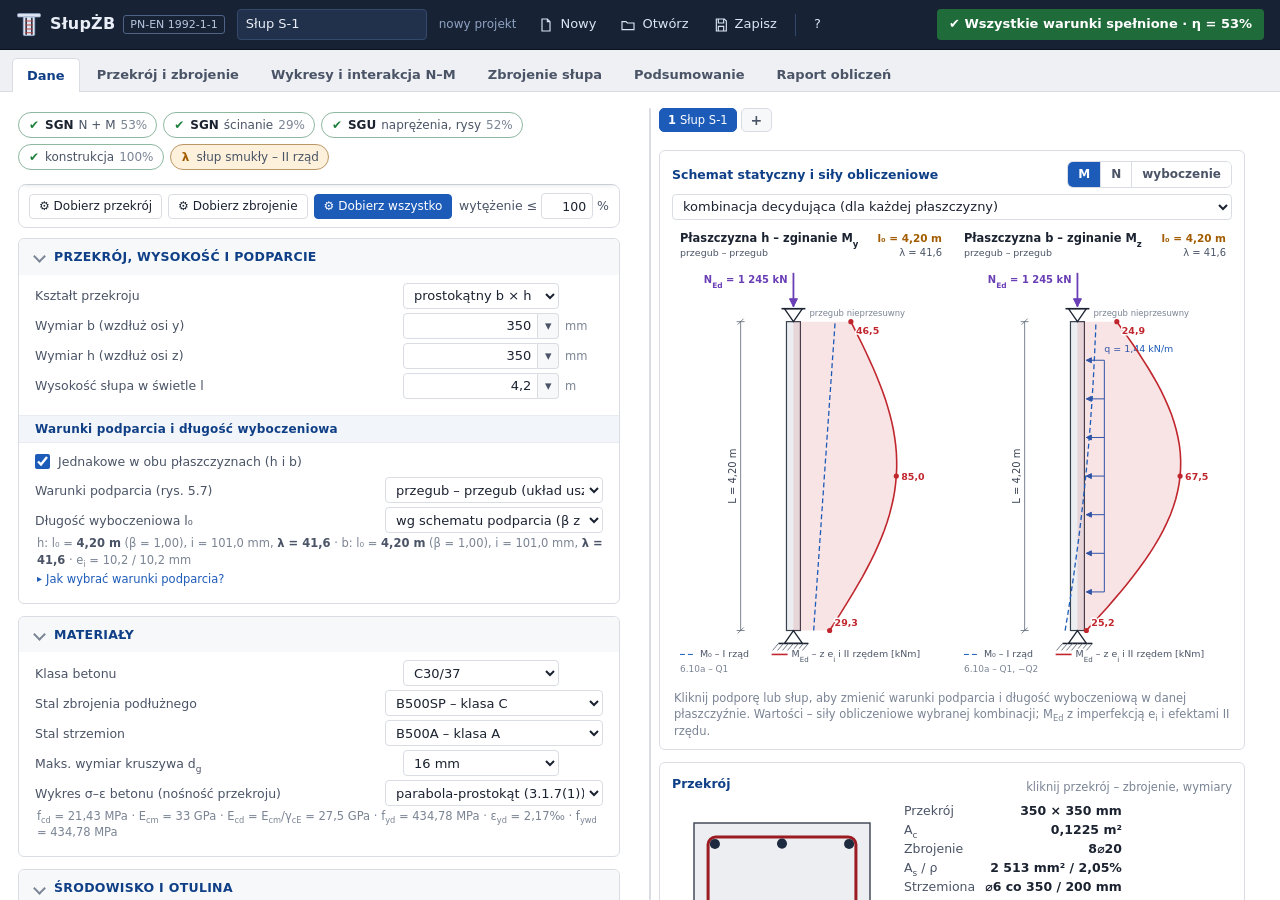
==== webapp/slupzb.html @ 60a8feb0 "SłupŻB: program Windows (SlupZB.exe), ikona, testy weryfikacyjne, README Co-Authored-By: Claude Opus" ====
<title>SłupŻB</title>
<meta name="claude:viewport-fit-sides" content="cover">
<style id="appcss">/* Układ: aplikacja dwupanelowa – dane po lewej, wyniki po prawej; na telefonie przełącznik Dane / Wyniki. */
:root {
  --bg: #eef0f3; --panel: #ffffff; --panel2: #f7f8fa; --line: #d9dde3; --line2: #e8ebef;
  --ink: #1b2230; --ink2: #4a5466; --ink3: #7a8494;
  --acc: #1d5bb8; --acc2: #e8f0fc; --acc3: #0f3f86; --onacc: #ffffff; --focus: #8fb2ea;
  --ok: #1d7f3c; --okbg: #e6f4ea; --warn: #a35d00; --warnbg: #fdf1dc; --fail: #c0262d; --failbg: #fde8e8; --info: #5b6576; --infobg: #eef0f3;
  --errln: #f3c2c4; --wrnln: #f0d6a8; --ubbg: #edf0f3; --ubwarn: #d89a2b;
  --field: #ffffff; --hover: #e3e7ed; --grp: #f2f5f9; --itembg: #fbfcfe; --addln: #a9c3ec; --addhov: #d6e5fb; --dashln: #b9c6da;
  --shadow: rgba(20, 30, 50, .18); --scrim: rgba(15, 22, 35, .45); --toastbg: #1d2636; --toastink: #ffffff;
  --hdr: #172235; --hdr2: #22314b; --hdrln: #34486b; --hdrhov: #24344f; --hdrbot: #0b1220;
  --hdrink: #e9eef6; --hdrink2: #dbe4f2; --hdrmut: #8ea2c2; --hdrtag: #b8c7de; --hdrtagln: #4e6386; --hdrfocus: #5d8fe0;
  --stok: #1f6b3a; --stfail: #a8232a; --stwarn: #8a5300; --onst: #ffffff;
  --brand1: #dfe6f1; --brand2: #9fb3d4; --brand3: #b5413f; --brand4: #172235; --brand5: #3b5b8f;
  --mono: "Cascadia Mono", Consolas, "DejaVu Sans Mono", monospace;
  --ui: "Segoe UI", "Segoe UI Variable", system-ui, -apple-system, "Liberation Sans", Arial, sans-serif;
  --gl: max(16px, env(safe-area-inset-left, 0px)); --gr: max(16px, env(safe-area-inset-right, 0px));
}
@media (prefers-color-scheme: dark) {
  :root:not([data-theme="light"]) {
    --bg: #0e131a; --panel: #151b24; --panel2: #1a212c; --line: #2b3443; --line2: #212937;
    --ink: #e4e9f1; --ink2: #b3bccb; --ink3: #8591a3;
    --acc: #4f8ae0; --acc2: #1b2940; --acc3: #9cc0f5; --onacc: #ffffff; --focus: #3f6db5;
    --ok: #4cbf75; --okbg: #13281b; --warn: #e2a33f; --warnbg: #2d2312; --fail: #ef6b6f; --failbg: #2e1618; --info: #9aa5b6; --infobg: #1e2531;
    --errln: #5a2a2d; --wrnln: #5a4420; --ubbg: #262f3d; --ubwarn: #e2a33f;
    --field: #0f141c; --hover: #212a38; --grp: #19212d; --itembg: #121822; --addln: #345283; --addhov: #213454; --dashln: #3a4659;
    --shadow: rgba(0, 0, 0, .5); --scrim: rgba(0, 0, 0, .6); --toastbg: #2b3546; --toastink: #ffffff;
    --hdr: #0a0f17; --hdr2: #151d2b; --hdrln: #2a3954; --hdrhov: #18233a; --hdrbot: #000000;
    color-scheme: dark;
  }
}
:root[data-theme="dark"] {
  --bg: #0e131a; --panel: #151b24; --panel2: #1a212c; --line: #2b3443; --line2: #212937;
  --ink: #e4e9f1; --ink2: #b3bccb; --ink3: #8591a3;
  --acc: #4f8ae0; --acc2: #1b2940; --acc3: #9cc0f5; --onacc: #ffffff; --focus: #3f6db5;
  --ok: #4cbf75; --okbg: #13281b; --warn: #e2a33f; --warnbg: #2d2312; --fail: #ef6b6f; --failbg: #2e1618; --info: #9aa5b6; --infobg: #1e2531;
  --errln: #5a2a2d; --wrnln: #5a4420; --ubbg: #262f3d; --ubwarn: #e2a33f;
  --field: #0f141c; --hover: #212a38; --grp: #19212d; --itembg: #121822; --addln: #345283; --addhov: #213454; --dashln: #3a4659;
  --shadow: rgba(0, 0, 0, .5); --scrim: rgba(0, 0, 0, .6); --toastbg: #2b3546; --toastink: #ffffff;
  --hdr: #0a0f17; --hdr2: #151d2b; --hdrln: #2a3954; --hdrhov: #18233a; --hdrbot: #000000;
  color-scheme: dark;
}
* { box-sizing: border-box; }
[hidden] { display: none !important; }
html, body { margin: 0; height: 100%; }
body { font: 13px/1.4 var(--ui); color: var(--ink); background: var(--bg); overflow: hidden; font-variant-numeric: tabular-nums; }
body::before { content: ""; position: fixed; inset: 0 0 auto; height: env(safe-area-inset-top, 0px); z-index: 30; background: var(--hdr); }
button { font: inherit; }
sub, sup { font-size: 72%; line-height: 0; }
:focus-visible { outline: 2px solid var(--focus); outline-offset: 1px; }

/* ---------- pasek górny */
#top { min-height: 50px; display: flex; align-items: center; gap: 12px; padding-left: max(16px, env(safe-area-inset-left, 0px)); padding-right: max(16px, env(safe-area-inset-right, 0px)); padding-block: 0; background: var(--hdr); color: var(--hdrink); border-bottom: 1px solid var(--hdrbot); }
.brand { display: flex; align-items: center; gap: 8px; font-size: 16px; white-space: nowrap; }
.brand b { font-weight: 650; letter-spacing: .2px; }
.brand .tag { font-size: 11px; padding: 1px 6px; border: 1px solid var(--hdrtagln); border-radius: 3px; color: var(--hdrtag); }
#projName { width: 190px; background: var(--hdr2); border: 1px solid var(--hdrln); color: var(--hdrink); padding: 5px 8px; border-radius: 4px; font: inherit; }
#projName:focus { outline: 2px solid var(--hdrfocus); outline-offset: -1px; }
.tb { display: flex; gap: 4px; align-items: center; }
.tb button { background: transparent; color: var(--hdrink2); border: 1px solid transparent; padding: 6px 9px; border-radius: 4px; cursor: pointer; display: flex; gap: 6px; align-items: center; white-space: nowrap; }
.tb button:hover { background: var(--hdrhov); border-color: var(--hdrln); }
.tb button svg { width: 16px; height: 16px; stroke: currentColor; fill: none; stroke-width: 1.7; flex: none; }
.tb .sep { width: 1px; height: 22px; background: var(--hdrln); margin: 0 4px; }
#status { margin-left: auto; padding: 6px 12px; border-radius: 4px; font-weight: 600; white-space: nowrap; font-size: 13px; color: var(--onst); background: var(--hdr2); }
#status.ok { background: var(--stok); } #status.fail { background: var(--stfail); } #status.warn { background: var(--stwarn); }
#fileName { color: var(--hdrmut); font-size: 12px; max-width: 220px; overflow: hidden; text-overflow: ellipsis; white-space: nowrap; }

/* ---------- układ */
main { display: flex; height: calc(100% - 50px); }
#inputs { min-width: 0; columns: 3 330px; column-gap: 14px; }
#inputs details.grp { break-inside: avoid; display: block; margin-bottom: 12px; border: 1px solid var(--line); border-radius: 6px; overflow: hidden; background: var(--panel); }
.datawrap { display: grid; grid-template-columns: minmax(0, 1fr) minmax(0, 1fr); gap: 18px; align-items: start; }
#dataside { position: sticky; top: 0; display: flex; flex-direction: column; gap: 12px; }
#dataside .box { padding: 10px 12px; }
#dataside .schemewrap svg { width: 100%; height: auto; }
#dataside .hint { margin: 6px 0 0; }
.schemesvg .supp { cursor: pointer; }
.schemesvg .supp:hover .suphl { fill: var(--acc2); stroke: var(--acc); }
.secedit .zhit { cursor: pointer; }
.secedit .zhit:hover { fill: var(--acc); fill-opacity: .14; stroke: var(--acc); stroke-dasharray: 4 3; }
.rebbar { display: flex; flex-wrap: wrap; gap: 6px; align-items: center; margin: 0 0 12px; padding: 8px 10px; border: 1px solid var(--line); border-radius: 6px; background: var(--panel2); }
.rebbar .ttl { font-weight: 650; color: var(--acc3); margin-right: 4px; font-size: 12.5px; }
.rebbar select { width: auto; height: 28px; }
.zed { display: flex; flex-direction: column; gap: 8px; }
.zed .zl { border: 1px solid var(--line); border-radius: 6px; padding: 8px 10px; background: var(--panel2); }
.zed .zl h5 { margin: 0 0 6px; font-size: 12.5px; color: var(--acc3); display: flex; align-items: center; gap: 8px; }
.zed .zl h5 .sp { flex: 1; }
.zed .zg { display: flex; flex-wrap: wrap; align-items: center; gap: 6px; margin: 3px 0; font-size: 12.5px; color: var(--ink2); }
.zed .zg select { width: auto; height: 26px; }
.zed .zg .txt { height: 26px; width: 74px; text-align: right; }
.zed .zg .txt.wide { width: 220px; text-align: left; }
.zed .iss { font-size: 12px; color: var(--fail); }
.zed .okm { font-size: 12px; color: var(--ok); }
.dlg.zpop { max-width: 980px !important; }
.zpop .zcols { display: grid; grid-template-columns: minmax(0, 1fr) 340px; gap: 16px; align-items: start; }
.zpop .zprev { position: sticky; top: 0; }
.zpop .fields { display: block; }
.suppop .zg { display: flex; flex-wrap: wrap; gap: 8px; align-items: center; margin: 6px 0; font-size: 13px; }
.suppop label.rad { display: flex; align-items: center; gap: 8px; padding: 6px 8px; border: 1px solid var(--line); border-radius: 6px; cursor: pointer; flex: 1 1 180px; }
.suppop label.rad.on { border-color: var(--acc); background: var(--acc2); }
.suppop .txt { width: 110px; height: 28px; text-align: right; }
.suppop label.rad svg { flex: none; }
.suppop label.rad small { color: var(--ink3); }
.suptab { margin-top: 6px; }
.suptab tr { cursor: pointer; }
.suptab tr:hover td { background: var(--acc2); }
.suptab td { font-size: 12px; padding: 3px 6px; }
.kv.suptab td:nth-child(2) { text-align: left; font-weight: 400; }
.kv.suptab td:nth-child(3) { white-space: nowrap; }
.zprev table.kv td:nth-child(2) { white-space: nowrap; }
.rebbar label.vib { display: flex; align-items: center; gap: 6px; font-size: 12px; color: var(--ink2); margin-left: auto; }
.rebbar label.vib.vibon { cursor: pointer; }
.rebbar label.vib.vibon + label.vib { margin-left: 0; }
.rebbar label.vib.off { opacity: 0.45; }
.rebbar .btn.sm { text-align: left; }
.dlg.fpop { max-width: 620px; }
.dlg.fpop .fields { padding: 0; }
.minisec svg { max-width: 100%; height: auto; }
.zed .hint { margin: 2px 0; }
#out { flex: 1; display: flex; flex-direction: column; min-width: 0; }

/* ---------- formularz */
details.grp { border-bottom: 1px solid var(--line); }
details.grp > summary { list-style: none; cursor: pointer; padding-block: 9px; padding-left: max(16px, env(safe-area-inset-left, 0px)); padding-right: 16px; font-weight: 650; font-size: 12.5px; letter-spacing: .3px; text-transform: uppercase; color: var(--acc3); background: var(--panel2); display: flex; align-items: center; gap: 8px; user-select: none; }
details.grp > summary::-webkit-details-marker { display: none; }
details.grp > summary::before { content: ""; width: 7px; height: 7px; border-right: 2px solid var(--ink3); border-bottom: 2px solid var(--ink3); transform: rotate(-45deg); transition: transform .12s; margin-right: 2px; }
details.grp[open] > summary::before { transform: rotate(45deg); }
.fields { padding-block: 6px 10px; padding-left: max(16px, env(safe-area-inset-left, 0px)); padding-right: 16px; }
.row { display: grid; grid-template-columns: 1fr 156px 38px; align-items: center; gap: 6px; min-height: 30px; }
.row label { color: var(--ink2); font-size: 12.5px; }
.row .unit { color: var(--ink3); font-size: 11.5px; }
.row.wide { grid-template-columns: 1fr 218px; }
.hint { font-size: 11.5px; color: var(--ink3); margin: 0 0 6px; padding-left: 2px; }
.hint b { color: var(--ink2); font-weight: 600; }
select, .combo input, .txt, .mtab input { height: 26px; border: 1px solid var(--line); border-radius: 4px; background: var(--field); font: inherit; color: var(--ink); padding: 0 6px; width: 100%; }
select:focus, .combo input:focus, .txt:focus, .mtab input:focus { outline: 2px solid var(--focus); outline-offset: -1px; border-color: var(--acc); }
select { padding-right: 2px; }
.combo { display: flex; position: relative; }
.combo input { border-radius: 4px 0 0 4px; text-align: right; padding-right: 6px; }
.combo button { width: 24px; border: 1px solid var(--line); border-left: 0; background: var(--panel2); border-radius: 0 4px 4px 0; cursor: pointer; color: var(--ink2); padding: 0; }
.combo button:hover { background: var(--acc2); }
.combo input.bad, .txt.bad, .mtab input.bad { border-color: var(--fail); background: var(--failbg); }
.chk { display: flex; align-items: center; gap: 8px; min-height: 28px; color: var(--ink2); font-size: 12.5px; cursor: pointer; }
.chk input { width: 15px; height: 15px; margin: 0; accent-color: var(--acc); flex: none; }
.barrow { display: grid; grid-template-columns: 1fr 60px 14px 74px 38px; align-items: center; gap: 4px; min-height: 30px; }
.barrow .x { text-align: center; color: var(--ink3); }
.barrow label { color: var(--ink2); font-size: 12.5px; }
.mtab { width: 100%; border-collapse: collapse; margin: 4px 0 8px; }
.mtab th { font-weight: 500; color: var(--ink3); font-size: 11.5px; padding: 2px; text-align: center; }
.mtab td { padding: 2px; }
.mtab td:first-child { color: var(--ink2); font-size: 12px; white-space: nowrap; }
.mtab input { height: 25px; text-align: right; padding: 0 5px; }
#pop { position: fixed; z-index: 130; background: var(--panel); color: var(--ink); border: 1px solid var(--line); box-shadow: 0 6px 18px var(--shadow); border-radius: 4px; max-height: 260px; overflow-y: auto; display: none; min-width: 120px; }
#pop div { padding: 4px 10px; cursor: pointer; text-align: right; }
#pop div:hover, #pop div.cur { background: var(--acc2); color: var(--acc3); }

/* ---------- zakładki */
.tabs { display: flex; flex-wrap: wrap; gap: 2px; padding-block: 8px 0; padding-left: 12px; padding-right: max(16px, env(safe-area-inset-right, 0px)); background: var(--bg); border-bottom: 1px solid var(--line); }
.tabs button { border: 1px solid transparent; border-bottom: 0; background: transparent; padding: 7px 14px; cursor: pointer; color: var(--ink2); border-radius: 5px 5px 0 0; font-weight: 550; }
.tabs button:hover { color: var(--ink); background: var(--hover); }
.tabs button.on { background: var(--panel); border-color: var(--line); color: var(--acc3); margin-bottom: -1px; }
.pane { display: none; flex: 1; overflow: auto; background: var(--panel); padding-block: 16px 30px; padding-left: 18px; padding-right: max(16px, env(safe-area-inset-right, 0px)); }
.pane.on { display: block; }
.tscroll { max-width: 100%; overflow-x: auto; }

/* ---------- podsumowanie */
.cards { display: grid; grid-template-columns: repeat(auto-fill, minmax(178px, 1fr)); gap: 10px; margin-bottom: 16px; }
.card { border: 1px solid var(--line); border-radius: 6px; padding: 10px 12px; background: var(--panel); position: relative; overflow: hidden; min-width: 0; }
.card .t { font-size: 11.5px; color: var(--ink3); text-transform: uppercase; letter-spacing: .3px; font-weight: 600; }
.card .v { font-size: 20px; font-weight: 650; margin-top: 3px; }
.card .s { font-size: 12px; color: var(--ink2); margin-top: 1px; }
.card::before { content: ""; position: absolute; left: 0; top: 0; bottom: 0; width: 4px; background: var(--line); }
.card.ok::before { background: var(--ok); } .card.fail::before { background: var(--fail); } .card.warn::before { background: var(--warn); }
.msgs { margin: 0 0 14px; }
.msg { padding: 7px 10px; border-radius: 4px; margin-bottom: 6px; font-size: 12.5px; }
.msg.err { background: var(--failbg); color: var(--fail); border: 1px solid var(--errln); }
.msg.wrn { background: var(--warnbg); color: var(--warn); border: 1px solid var(--wrnln); }
table.ctab { width: 100%; border-collapse: collapse; font-size: 12.5px; }
table.ctab th { text-align: left; font-weight: 600; color: var(--ink3); font-size: 11.5px; padding: 6px 8px; border-bottom: 1px solid var(--line); background: var(--panel2); position: sticky; top: -16px; z-index: 1; }
table.ctab td { padding: 5px 8px; border-bottom: 1px solid var(--line2); vertical-align: middle; }
table.ctab tr.g td { background: var(--grp); font-weight: 650; color: var(--acc3); padding-top: 9px; font-size: 12px; letter-spacing: .2px; }
table.ctab td.ref { color: var(--ink3); white-space: nowrap; font-size: 11.5px; }
table.ctab td.val { white-space: nowrap; text-align: right; font-family: var(--ui); }
table.ctab td.nt { color: var(--ink3); font-size: 11.5px; }
.ub { width: 120px; height: 8px; background: var(--ubbg); border-radius: 4px; overflow: hidden; display: inline-block; vertical-align: middle; }
.ub i { display: block; height: 100%; background: var(--ok); }
.ub.warn i { background: var(--ubwarn); } .ub.fail i { background: var(--fail); }
.pct { display: inline-block; width: 48px; text-align: right; margin-left: 6px; font-weight: 600; font-size: 12px; }
.st { display: inline-block; min-width: 26px; padding: 1px 7px; border-radius: 10px; font-size: 11px; font-weight: 700; text-align: center; }
.st.ok { background: var(--okbg); color: var(--ok); } .st.fail { background: var(--failbg); color: var(--fail); } .st.warn { background: var(--warnbg); color: var(--warn); } .st.info { background: var(--infobg); color: var(--info); }

/* ---------- przekroje i wykresy */
.h2 { font-size: 14px; font-weight: 650; margin: 4px 0 10px; color: var(--ink); text-wrap: balance; }
.h2 small { font-weight: 400; color: var(--ink3); margin-left: 6px; }
.flex { display: flex; flex-wrap: wrap; gap: 18px; align-items: flex-start; }
.flex > * { min-width: 0; }
.box { border: 1px solid var(--line); border-radius: 6px; padding: 10px 12px; background: var(--panel); max-width: 100%; overflow-x: auto; }
.box h4 { margin: 0 0 6px; font-size: 12.5px; color: var(--acc3); }
svg text { font-family: var(--ui); }
.kv { border-collapse: collapse; font-size: 12.5px; }
.kv td { padding: 2px 10px 2px 0; }
.kv td:first-child { color: var(--ink2); }
.kv td:nth-child(2) { text-align: right; font-weight: 600; }
.kv td:nth-child(3) { color: var(--ink3); }
table.sched { border-collapse: collapse; font-size: 12.5px; margin-top: 10px; min-width: 640px; }
table.sched th, table.sched td { border: 1px solid var(--line); padding: 4px 8px; }
table.sched th { background: var(--panel2); font-weight: 600; color: var(--ink2); font-size: 12px; }
table.sched td.n { text-align: right; }
table.sched tr.tot td { font-weight: 700; background: var(--panel2); }

/* ---------- raport */
:is(#report, #ownrep) { max-width: 980px; margin: 0 auto; font-size: 12.5px; color: #000; background: #fff; padding: 18px 22px; border-radius: 4px;
  --ok: #1d7f3c; --warn: #a35d00; --fail: #c0262d; --info: #5b6576; --ink: #000; --ink2: #000; --ink3: #000; }
:is(#report, #ownrep) h1 { font-size: 20px; margin: 0 0 4px; text-wrap: balance; }
:is(#report, #ownrep) h2 { font-size: 15px; margin: 22px 0 8px; padding: 4px 0 0; color: #000; page-break-after: avoid; }
:is(#report, #ownrep) h3 { font-size: 13px; margin: 14px 0 6px; color: #000; page-break-after: avoid; }
:is(#report, #ownrep) p { margin: 4px 0 6px; }
:is(#report, #ownrep) .eq { padding: 2px 0 2px 14px; line-height: 1.7; page-break-inside: avoid; overflow-wrap: anywhere; color: #000; }
:is(#report, #ownrep) .eq .r { color: #000; font-size: 11px; margin-left: 8px; }
:is(#report, #ownrep) .eq b { color: #000; }
:is(#report, #ownrep) .eq .ok, :is(#report, #ownrep) .ok { color: var(--ok); font-weight: 700; } :is(#report, #ownrep) .eq .fail, :is(#report, #ownrep) .fail { color: var(--fail); font-weight: 700; } :is(#report, #ownrep) .eq .warn, :is(#report, #ownrep) .warn { color: var(--warn); font-weight: 700; }
:is(#report, #ownrep) .info { color: var(--info); font-weight: 700; }
:is(#report, #ownrep) .note { color: #000; font-size: 11.5px; font-style: italic; }
:is(#report, #ownrep) .fig { display: flex; gap: 16px; flex-wrap: wrap; margin: 8px 0; page-break-inside: avoid; max-width: 100%; overflow-x: auto; }
:is(#report, #ownrep) .verdict { margin-top: 16px; font-weight: 700; font-size: 13px; }
.rtools { display: flex; flex-wrap: wrap; gap: 8px; justify-content: flex-end; align-items: center; max-width: 980px; margin: 0 auto 8px; }
.rtools .hint { margin: 0 auto 0 0; max-width: 520px; }
.btn { border: 1px solid var(--line); background: var(--panel); padding: 6px 12px; border-radius: 4px; cursor: pointer; color: var(--ink); }
.btn:hover { background: var(--acc2); border-color: var(--addln); }
.btn.pri { background: var(--acc); color: var(--onacc); border-color: var(--acc); }
.btn.pri:hover { background: var(--acc3); border-color: var(--acc3); color: var(--panel); }
.btn.dng { color: var(--fail); }
.btn.dng:hover { background: var(--failbg); border-color: var(--errln); }
.btn:disabled { opacity: .5; cursor: default; }

/* ---------- okna dialogowe */
#modal { position: fixed; inset: 0; background: var(--scrim); display: none; align-items: center; justify-content: center; z-index: 100; padding-left: max(16px, env(safe-area-inset-left, 0px)); padding-right: max(16px, env(safe-area-inset-right, 0px)); padding-block: max(16px, env(safe-area-inset-top, 0px)) max(16px, env(safe-area-inset-bottom, 0px)); }
#modal .dlg { background: var(--panel); color: var(--ink); border-radius: 8px; padding: 20px 24px; width: 100%; max-width: 640px; max-height: 85vh; overflow: auto; box-shadow: 0 16px 50px var(--shadow); }
#modal .dlg.sm { max-width: 420px; }
#modal h3 { margin: 0 0 8px; text-wrap: balance; }
#modal p, #modal li { font-size: 13px; color: var(--ink2); }
#modal .dbtn { display: flex; flex-wrap: wrap; justify-content: flex-end; gap: 8px; margin-top: 14px; }
#toast { position: fixed; bottom: calc(18px + env(safe-area-inset-bottom, 0px)); left: 50%; transform: translateX(-50%); background: var(--toastbg); color: var(--toastink); padding: 8px 16px; border-radius: 5px; font-size: 13px; display: none; z-index: 120; max-width: calc(100vw - 32px); }

/* ---------- moje projekty (chmura) */
.plist { list-style: none; margin: 8px 0 0; padding: 0; border-top: 1px solid var(--line2); }
.plist li { display: flex; align-items: center; gap: 8px; padding: 8px 0; border-bottom: 1px solid var(--line2); }
.plist .pn { flex: 1; min-width: 0; }
.plist .pn b { display: block; color: var(--ink); overflow: hidden; text-overflow: ellipsis; white-space: nowrap; }
.plist .pn small { color: var(--ink3); }
.plist li.cur .pn b::after { content: " · otwarty"; font-weight: 500; color: var(--acc3); font-size: 11.5px; }
.pempty { color: var(--ink3); font-size: 12.5px; padding: 14px 0 6px; }

/* ---------- listy obciążeń */
.lhead { display: flex; align-items: center; justify-content: space-between; gap: 8px; margin: 10px 0 4px; font-weight: 600; font-size: 12.5px; color: var(--ink); }
.addb { border: 1px solid var(--addln); background: var(--acc2); color: var(--acc3); border-radius: 4px; padding: 2px 9px; cursor: pointer; font-size: 12px; font-weight: 600; white-space: nowrap; }
.addb:hover { background: var(--addhov); }
.lnone { font-size: 12px; color: var(--ink3); padding: 2px 2px 4px; }
.litem { border: 1px solid var(--line); border-left: 3px solid var(--addln); border-radius: 5px; padding: 6px 8px; margin-bottom: 6px; background: var(--itembg); }
.lrow { display: flex; flex-wrap: wrap; align-items: center; gap: 5px; margin: 3px 0; font-size: 12px; color: var(--ink2); }
.lrow .txt { height: 24px; width: 64px; text-align: right; padding: 0 5px; }
.lrow .txt.sm { width: 46px; }
.lrow .txt.lname { flex: 1; width: auto; min-width: 120px; text-align: left; font-weight: 600; }
.lrow select { height: 24px; flex: 1; min-width: 0; }
.lrow .u { color: var(--ink3); font-size: 11.5px; margin-right: 4px; }
.lid { min-width: 24px; font-weight: 700; color: var(--acc3); font-size: 12px; }
.del { border: 0; background: transparent; color: var(--ink3); font-size: 17px; line-height: 1; cursor: pointer; padding: 0 4px; border-radius: 3px; }
.del:hover { color: var(--fail); background: var(--failbg); }
.lpsi { font-size: 11.5px; color: var(--ink3); margin-top: 2px; }
.lsub { margin-block: 14px 4px; margin-left: calc(-1 * var(--gl)); margin-right: -16px; padding-block: 5px; padding-left: var(--gl); padding-right: 16px; background: var(--grp); border-top: 1px solid var(--line2); border-bottom: 1px solid var(--line2); font-weight: 650; font-size: 12px; color: var(--acc3); letter-spacing: .2px; }
.lscheme { position: sticky; top: 0; z-index: 4; background: var(--panel); margin-left: calc(-1 * var(--gl)); margin-right: -16px; padding-block: 4px 2px; padding-left: 6px; padding-right: 6px; border-bottom: 1px solid var(--line); box-shadow: 0 3px 6px -4px var(--shadow); }
.lscheme svg { display: block; width: 100%; height: auto; }
.lrow.pt { padding-left: 2px; }
.lrow select.ref { flex: 0 0 auto; width: 104px; font-size: 11.5px; }
.lrow .lx { font-size: 11px; color: var(--acc3); min-width: 0; white-space: nowrap; }
.del.sm { font-size: 14px; margin-left: auto; }
.addp { border: 1px dashed var(--dashln); background: transparent; color: var(--ink2); border-radius: 4px; padding: 1px 8px; cursor: pointer; font-size: 11.5px; }
.addp:hover { background: var(--acc2); color: var(--acc3); border-style: solid; }

/* ---------- telefon i wąskie okna */
@media (max-width: 900px) {
  html, body { height: auto; }
  body { overflow: visible; }
  #top { flex-wrap: wrap; row-gap: 8px; padding-block: 8px; }
  .brand .tag, #fileName, .tb .sep, .tb button[data-act="saveas"] { display: none; }
  #status { order: 2; white-space: normal; font-size: 12px; padding: 5px 9px; text-align: right; }
  #projName { order: 3; flex: 1 1 140px; width: auto; min-width: 0; }
  .tb { order: 4; flex-wrap: wrap; }
  .tb button { padding: 7px 8px; }
  .tb button .lbl { display: none; }
  .tb button[data-act="about"] { min-width: 32px; justify-content: center; }
  main { display: block; height: auto; }
  #out { display: block; }
  .datawrap { grid-template-columns: minmax(0, 1fr); }
  #dataside { position: static; order: -1; }
  #inputs { columns: 1; }
  .zpop .zcols { grid-template-columns: minmax(0, 1fr); }
  .zpop .zprev { position: static; }
  details.grp > summary, .fields { padding-right: max(16px, env(safe-area-inset-right, 0px)); }
  .lsub, .lscheme { margin-right: calc(-1 * var(--gr)); }
  .lsub { padding-right: var(--gr); }
  .lscheme { top: calc(env(safe-area-inset-top, 0px) + 45px); }
  .row.wide { grid-template-columns: 1fr; gap: 2px; padding-block: 3px; }
  .tabs { padding-left: max(16px, env(safe-area-inset-left, 0px)); }
  .tabs button { padding: 6px 10px; }
  .pane { overflow: visible; padding-left: max(16px, env(safe-area-inset-left, 0px)); }
  table.ctab thead { display: none; }
  table.ctab, table.ctab tbody { display: block; }
  table.ctab tr { display: grid; grid-template-columns: 1fr auto; grid-template-areas: "n s" "r r" "v b"; gap: 2px 10px; padding-block: 8px; border-bottom: 1px solid var(--line2); }
  table.ctab tr.g { display: block; padding: 0; border: 0; }
  table.ctab tr.g td { display: block; padding-block: 8px 6px; }
  table.ctab td { border: 0; padding: 0; }
  table.ctab td:first-child { grid-area: n; }
  table.ctab td.ref { grid-area: r; font-size: 11px; }
  table.ctab td.val { grid-area: v; text-align: left; white-space: normal; }
  table.ctab td.bar { grid-area: b; justify-self: end; }
  table.ctab td.stc { grid-area: s; justify-self: end; align-self: start; }
  table.ctab td.nt { display: none; }
  .ub { width: 64px; }
}

@media (prefers-reduced-motion: reduce) { * { transition: none !important; } }


/* odhaczanie sprawdzeń i objaśnienia normy */
.tickbar { display: flex; flex-wrap: wrap; align-items: center; gap: 8px; margin: 4px 0 8px; font-size: 12.5px; color: var(--ink2); }
.tickbar .hint { margin: 0 0 0 auto; }
.btn.sm { padding: 3px 9px; font-size: 12px; }
table.ctab th.tk, table.ctab td.tk { width: 26px; text-align: center; padding-left: 4px; padding-right: 2px; }
table.ctab td.tk input { width: 15px; height: 15px; margin: 0; accent-color: var(--ok); cursor: pointer; vertical-align: middle; }
table.ctab tr.done td { background: var(--okbg); }
table.ctab tr.done td:not(.tk):not(.stc) { color: var(--ink2); }
.nref { border: 0; background: none; padding: 1px 4px; margin: -1px -4px; font: inherit; color: var(--acc); cursor: pointer; border-radius: 3px; text-decoration: underline dotted; text-underline-offset: 3px; white-space: nowrap; }
.nref:hover, .nref:focus-visible { background: var(--acc2); color: var(--acc3); outline: none; }
#modal .dlg.norm { max-width: 700px; }
.dlg.norm .nsec { border-top: 1px solid var(--line2); padding-top: 10px; margin-top: 10px; }
.dlg.norm .nlab { font-size: 11px; letter-spacing: .3px; text-transform: uppercase; color: var(--ink3); font-weight: 600; }
.dlg.norm h4 { margin: 2px 0 6px; font-size: 14px; color: var(--acc3); }
.dlg.norm p { line-height: 1.5; margin: 0 0 6px; }
.dlg.norm .nf { font-family: "Cambria Math", "Times New Roman", serif; font-size: 14px; background: var(--panel2); border: 1px solid var(--line2); border-radius: 5px; padding: 7px 10px; margin: 6px 0; color: var(--ink); overflow-x: auto; }
.dlg.norm .nh { font-size: 12.5px; background: var(--acc2); color: var(--ink); border-radius: 5px; padding: 7px 10px; margin: 6px 0; line-height: 1.45; }
.dlg.norm .ncur { font-size: 12.5px; color: var(--ink); background: var(--panel2); border: 1px solid var(--line2); border-radius: 5px; padding: 7px 10px; line-height: 1.5; }
.dlg.norm .ndisc { font-size: 11px !important; color: var(--ink3) !important; margin-top: 12px; }
.box h4 small { font-weight: 500; color: var(--ink3); }
/* wydruk: brak nagłówka i stopki przeglądarki (margines strony 0), marginesy z tabeli-ramki powtarzanej na każdej stronie */
.pwrap, .pwrap > thead, .pwrap > tbody, .pwrap > tfoot, .pwrap tr, .pwrap td.pbody { display: block; }
.pwrap > thead, .pwrap > tfoot { display: none; }
.pwrap td.pbody { padding: 0; }

/* v2.1: przekrój z widoku podłużnego, przykłady klas ekspozycji, długości prętów nad podporami */
.lnk { border: 0; background: none; padding: 0; font: inherit; font-size: 11.5px; color: var(--acc); cursor: pointer; text-decoration: underline dotted; text-underline-offset: 3px; }
.lnk:hover { color: var(--acc3); }
#modal .dlg.secpop { max-width: 720px; }
.secnav { display: flex; flex-wrap: wrap; align-items: center; justify-content: center; gap: 6px; margin: 4px 0 6px; font-size: 12.5px; color: var(--ink2); }
.secnav .txt { width: 64px; height: 26px; text-align: right; display: inline-block; margin: 0 2px; }
.dlg.secpop table.kv { margin: 6px auto 0; }
.elevwrap svg.elev { touch-action: manipulation; }
table.exptab td { vertical-align: top; font-size: 12.5px; }
table.exptab td:first-child { white-space: nowrap; }
.lrow.lenrow { margin: -2px 0 6px 6px; }
.lrow.lenrow .txt.sm { width: 74px; }

@media print {
  @page { size: A4; margin: 0; }
  .pwrap { display: table; width: 100%; border-collapse: collapse; }
  .pwrap > thead { display: table-header-group; } .pwrap > tfoot { display: table-footer-group; } .pwrap > tbody { display: table-row-group; }
  .pwrap tr { display: table-row; } .pwrap td { display: table-cell; padding: 0; }
  .pwrap td.pbody { padding: 0 12mm 0 14mm; }
  .pwrap .psp { height: 13mm; }
  table.ctab td.tk input { display: none; }
  :root:not([data-print]) {
    --bg: #ffffff; --panel: #ffffff; --panel2: #f7f8fa; --line: #d9dde3; --line2: #e8ebef;
    --ink: #1b2230; --ink2: #4a5466; --ink3: #7a8494; --acc3: #0f3f86;
    --ok: #1d7f3c; --warn: #a35d00; --fail: #c0262d; --info: #5b6576;
    color-scheme: light;
  }
  html, body { height: auto; }
  body { overflow: visible; font-size: 11px; }
  #top, #inputs, #dataside, .tabs, .rtools, #pop, #modal, #toast { display: none !important; }
  main { display: block; height: auto; }
  #out { display: block !important; }
  .pane { display: none !important; padding: 0; overflow: visible; }
  #p-report { display: block !important; }
  #ownrep { outline: none !important; box-shadow: none !important; }
  :is(#report, #ownrep) { max-width: none; font-size: 10.5px; }
  :is(#report, #ownrep) h2 { font-size: 13px; }
  :is(#report, #ownrep) .eq { line-height: 1.55; }
  :is(#report, #ownrep) { padding: 0; }
  :is(#report, #ownrep) .fig, .tscroll { overflow: visible; }
}

/* 2.3: interaktywny schemat, okna obciążeń i podpór */
.schemesvg .elm { cursor: pointer; }
.schemesvg .elm:hover .elhl { fill: var(--acc); fill-opacity: .16; stroke: var(--acc); stroke-dasharray: 4 3; }
.schemesvg .nod { cursor: pointer; }
.schemesvg .nod:hover circle:first-of-type { fill: var(--acc); fill-opacity: .25; }
.schemesvg .ld { cursor: pointer; }
.schemesvg .ld:hover { opacity: .7; }
.dlg.lpop { max-width: 760px !important; }
.lpop .addbar { display: flex; flex-wrap: wrap; gap: 6px; align-items: center; margin: 4px 0 10px; font-size: 12.5px; color: var(--ink2); }
.lpop .fields { padding: 0; }
h4.lsec { margin: 14px 0 6px; font-size: 12.5px; color: var(--acc3); border-top: 1px solid var(--line2); padding-top: 10px; }
.lpop .zg, .suppop .zg { display: flex; flex-wrap: wrap; gap: 8px; align-items: center; margin: 6px 0; font-size: 13px; }
.lpop .zg .txt { width: 90px; height: 28px; text-align: right; }
.lpop .zg select { width: auto; height: 28px; }
.litem.focus { outline: 2px solid var(--acc); outline-offset: 2px; }
.suppop label.dofc { display: flex; align-items: flex-start; gap: 8px; padding: 6px 8px; border: 1px solid var(--line); border-radius: 6px; cursor: pointer; flex: 1 1 150px; }
.suppop label.dofc.on { border-color: var(--acc); background: var(--acc2); }
.suppop label.dofc small { color: var(--ink3); }
.dlg.suppop { max-width: 720px !important; }
.asbox { max-width: 820px; }
.asreq { margin-top: 8px; border-top: 1px solid var(--line2); padding-top: 8px; }
.asreq h5 { margin: 0 0 6px; font-size: 12px; color: var(--acc3); }
.schemesvg text { paint-order: stroke; stroke: var(--panel); stroke-width: 3px; stroke-linejoin: round; }

/* ---- 2.4 */
.dleft { min-width: 0; }
.dsum { display: flex; flex-wrap: wrap; gap: 6px; margin: 0 0 10px; }
.dsb { display: inline-flex; align-items: center; gap: 5px; height: 26px; padding: 0 9px; border-radius: 13px; border: 1px solid var(--line); background: var(--panel); color: var(--ink2); font: inherit; font-size: 12px; cursor: pointer; white-space: nowrap; }
.dsb b { font-weight: 650; color: var(--ink); }
.dsb .ic { font-weight: 700; width: 12px; text-align: center; }
.dsb .pc { font-variant-numeric: tabular-nums; color: var(--ink3); }
.dsb .nb { background: var(--fail); color: #fff; border-radius: 8px; padding: 0 5px; font-size: 10.5px; line-height: 15px; }
.dsb.ok { border-color: color-mix(in srgb, var(--ok) 40%, var(--line)); } .dsb.ok .ic { color: var(--ok); }
.dsb.warn { border-color: color-mix(in srgb, var(--warn) 55%, var(--line)); background: var(--warnbg); } .dsb.warn .ic { color: var(--warn); }
.dsb.fail { border-color: color-mix(in srgb, var(--fail) 60%, var(--line)); background: var(--failbg); } .dsb.fail .ic { color: var(--fail); }
.dsb:hover { border-color: var(--acc); }
table.ldsum { width: 100%; border-collapse: collapse; font-size: 12px; }
table.ldsum th { text-align: left; font-weight: 600; color: var(--ink3); font-size: 11px; padding: 3px 6px; border-bottom: 1px solid var(--line2); }
table.ldsum td { padding: 4px 6px; border-bottom: 1px solid var(--line2); vertical-align: top; }
table.ldsum tr[data-openload] { cursor: pointer; }
table.ldsum tr[data-openload]:hover td { background: var(--acc2); }
table.ldsum tr.info td { color: var(--ink3); }
table.ldsum td.lnone { color: var(--ink3); font-style: italic; }
.selbar { display: flex; flex-wrap: wrap; gap: 8px; align-items: center; margin: 6px 0 2px; font-size: 12.5px; }
.selbar .lnk { margin-left: auto; }
.chk.sm { display: inline-flex; align-items: center; gap: 5px; font-size: 12.5px; cursor: pointer; }
.schemewrap.selmode .elm .elhl { stroke: var(--acc); stroke-dasharray: 2 3; }
.schemesvg .elm.sel .elhl { fill: var(--acc); fill-opacity: .22; stroke: var(--acc); }
.minisecs { display: flex; flex-wrap: wrap; gap: 10px; }
.minisec { flex: 0 1 auto; border: 1px solid var(--line2); border-radius: 6px; padding: 6px; }
.minisec:hover { border-color: var(--acc); }
.minisec .mst { font-size: 12px; font-weight: 650; margin-bottom: 2px; }
.minisec .msd { font-size: 11px; color: var(--ink3); max-width: 230px; }
.row.geo2 { grid-template-columns: 1fr 75px 75px 38px; }
.row.geo2 .combo.sm2 { width: 75px; min-width: 0; }
.row.geo2 .combo.sm2 input { width: 100%; min-width: 0; }
.combo.sm3 { width: 84px; }
.combo.sm3 input { width: 100%; }
.lrow.flags { display: flex; flex-wrap: wrap; gap: 12px; margin: 4px 0; }
table.reqt { width: 100%; border-collapse: collapse; font-size: 12px; }
table.reqt th { text-align: right; font-weight: 600; color: var(--ink3); font-size: 11px; padding: 2px 6px; border-bottom: 1px solid var(--line2); }
table.reqt th:first-child, table.reqt td:first-child { text-align: left; }
table.reqt td { padding: 3px 6px; border-bottom: 1px solid var(--line2); text-align: right; font-variant-numeric: tabular-nums; white-space: nowrap; }
table.reqt td:first-child { white-space: normal; color: var(--ink2); }
table.reqt td.yes { color: var(--ok); font-weight: 700; } table.reqt td.no { color: var(--fail); font-weight: 700; }
.asbox { max-width: 860px; }
.fitmsg { background: var(--infobg); border: 1px solid var(--line); border-radius: 6px; padding: 6px 8px; font-size: 12px; margin-bottom: 6px; }
.covhit { cursor: pointer; } .covhit:hover text { text-decoration: underline; }
table.sttab { border-collapse: collapse; font-size: 12px; margin: 4px 0 8px; }
table.sttab th { text-align: left; font-weight: 600; color: var(--ink3); font-size: 11px; padding: 2px 4px; }
table.sttab td { padding: 2px 4px; }
table.sttab select { height: 28px; }
.goto { margin-left: 6px; border: 1px solid var(--line); background: var(--panel); color: var(--acc); border-radius: 4px; font: inherit; font-size: 11px; padding: 1px 6px; cursor: pointer; white-space: nowrap; }
.goto:hover { border-color: var(--acc); background: var(--acc2); }
.failnav { display: flex; flex-wrap: wrap; gap: 6px; align-items: center; margin: 8px 0; font-size: 12.5px; color: var(--fail); font-weight: 600; }
.failnav .goto { color: var(--fail); font-weight: 500; margin: 0; }
@keyframes flashk { 0% { box-shadow: 0 0 0 3px var(--acc); } 100% { box-shadow: 0 0 0 3px transparent; } }
.flash { animation: flashk 2s ease-out; border-radius: 6px; }
tr.flash td { animation: flashbg 2s ease-out; }
@keyframes flashbg { 0% { background: var(--acc2); } 100% { background: transparent; } }
.ctab td.stc { white-space: nowrap; }
table.sttab td:first-child { white-space: nowrap; }
.etools { display: flex; flex-wrap: wrap; align-items: center; gap: 8px; margin: 0 0 8px; }
.etools .sp { flex: 1; }
.elevgrid { display: grid; grid-template-columns: minmax(0, 1fr) 320px; gap: 12px; align-items: start; }
.elevgrid .hsec { position: sticky; top: 0; padding: 8px 10px; }
.elevgrid .hsec h4 { margin: 0 0 4px; font-size: 13px; }
.elevgrid .hsec svg { max-width: 100%; height: auto; }
.elevgrid .hsec table.kv { font-size: 12px; }
@media (max-width: 980px) { .elevgrid { grid-template-columns: minmax(0, 1fr); } .elevgrid .hsec { position: static; } }

/* ---- 2.5 */
#p-data.pane.on { display: flex; flex-direction: column; overflow: hidden; padding-bottom: 0; }
#p-data .datawrap { flex: 1; min-height: 0; height: 100%; }
#p-data .dleft, #p-data #dataside { min-height: 0; height: 100%; overflow-y: auto; overscroll-behavior: contain; padding-bottom: 30px; scrollbar-gutter: stable; }
#p-data .dleft { padding-right: 6px; }
#p-data #dataside { position: static; padding-right: 4px; }
@media (max-width: 900px) {
  #p-data.pane.on { display: block; overflow: auto; }
  #p-data .datawrap { height: auto; }
  #p-data .dleft, #p-data #dataside { height: auto; overflow: visible; }
}
.optchk { display: flex; flex-direction: column; gap: 4px; margin: 6px 0 2px; }
details.exh { margin-top: 3px; }
details.exh > summary { cursor: pointer; color: var(--acc); font-size: 11.5px; list-style: none; display: inline-flex; align-items: center; gap: 4px; }
details.exh > summary::-webkit-details-marker { display: none; }
details.exh > summary::before { content: "▸"; font-size: 10px; transition: transform .15s; }
details.exh[open] > summary::before { transform: rotate(90deg); }
details.exh > div { margin-top: 4px; }
.hint > details.hx { margin-top: 0; }
.hint > details.hx > summary { font-size: 11px; }
td.nt details.exh { margin-top: 0; }
.geohit { cursor: pointer; } .geohit:hover text { text-decoration: underline; fill: var(--acc); }
.dlg.geopop { max-width: 480px; }
.dlg.geopop .zg { display: flex; flex-wrap: wrap; gap: 8px; align-items: center; margin: 7px 0; font-size: 13px; }
.dlg.geopop .zg .txt { width: 100px; height: 30px; text-align: right; }
.dlg.geopop select { height: 30px; }
.minisec .zhit:hover { fill: var(--acc); fill-opacity: .12; stroke: var(--acc); stroke-dasharray: 3 2; }
#dataside > * { flex-shrink: 0; }
svg.elev .bend { cursor: pointer; } svg.elev .bend:hover circle { fill-opacity: .35; stroke-dasharray: none; }
.xbar, .xstir { cursor: pointer; } .xbar:hover rect, .xstir:hover rect { fill: var(--acc); fill-opacity: .07; }
.dlg.barpop { max-width: 640px; }
.barpop .zl { border: 1px solid var(--line2); border-radius: 6px; padding: 6px 10px; margin: 8px 0; }
.barpop .zl.focus { border-color: var(--acc); background: var(--acc2); }
.barpop .zl h5 { margin: 2px 0 4px; font-size: 12.5px; color: var(--acc3); }
.barpop .zg { display: flex; flex-wrap: wrap; gap: 8px; align-items: center; font-size: 13px; }
.barpop .zg .txt { width: 90px; height: 28px; text-align: right; }
.barpop select { height: 28px; }
.barpop .btn[disabled] { opacity: .45; cursor: not-allowed; }
.rtools { display: flex; flex-wrap: wrap; align-items: center; gap: 8px; }
.rtools .sp { flex: 1; }
.segsw { display: inline-flex; border: 1px solid var(--line); border-radius: 6px; overflow: hidden; }
.segsw button { border: 0; background: var(--panel); color: var(--ink2); padding: 6px 12px; font: inherit; cursor: pointer; }
.segsw button + button { border-left: 1px solid var(--line); }
.segsw button.on { background: var(--acc); color: var(--onacc); }

/* 2.6: podświetlenie miejsca do zmiany (5 s), odporność ogniowa, odnośniki do normy */
@keyframes hlgk { 0%, 100% { box-shadow: 0 0 0 2px var(--fail), 0 0 0 6px color-mix(in srgb, var(--fail) 22%, transparent); background-color: color-mix(in srgb, var(--fail) 12%, transparent); } 50% { box-shadow: 0 0 0 2px var(--fail), 0 0 0 9px color-mix(in srgb, var(--fail) 10%, transparent); background-color: color-mix(in srgb, var(--fail) 6%, transparent); } }
@keyframes hlgs { 0%, 100% { stroke: var(--fail); stroke-opacity: 1; } 50% { stroke-opacity: .45; } }
.hlg { animation: hlgk 1.6s ease-in-out infinite; border-radius: 4px; position: relative; z-index: 1; }
tr.hlg > td { animation: hlgk 1.6s ease-in-out infinite; }
input.hlg, select.hlg { outline: 2px solid var(--fail); outline-offset: 1px; }
svg .hlg, svg.hlg { animation: hlgs 1.2s ease-in-out infinite; stroke: var(--fail) !important; stroke-width: 3px; fill: color-mix(in srgb, var(--fail) 18%, transparent) !important; box-shadow: none; }
.firerow { display: flex; flex-wrap: wrap; align-items: center; gap: 6px 10px; margin: 4px 0 2px; }
.firerow select { min-width: 84px; }
.firest { font-size: 12px; line-height: 1.45; padding: 6px 9px; border-radius: 5px; border: 1px solid var(--line); background: var(--panel2); color: var(--ink2); margin: 4px 0 6px; }
.firest.ok { border-color: color-mix(in srgb, var(--ok) 45%, var(--line)); }
.firest.fail { border-color: color-mix(in srgb, var(--fail) 60%, var(--line)); background: var(--failbg); color: var(--ink); }
.nlink { display: inline; border: 0; background: none; padding: 0 1px; margin: 0 -1px; font: inherit; color: var(--acc); cursor: pointer; border-radius: 3px; text-decoration: underline dotted; text-underline-offset: 2px; white-space: nowrap; vertical-align: baseline; line-height: inherit; }
.nlink:hover, .nlink:focus-visible { background: var(--acc2); color: var(--acc3); outline: none; }
#nmodal { position: fixed; inset: 0; background: var(--scrim); display: none; align-items: center; justify-content: center; z-index: 140; padding: max(16px, env(safe-area-inset-top, 0px)) max(16px, env(safe-area-inset-right, 0px)) max(16px, env(safe-area-inset-bottom, 0px)) max(16px, env(safe-area-inset-left, 0px)); }
#nmodal .dlg { background: var(--panel); color: var(--ink); border-radius: 8px; padding: 20px 24px; width: 100%; max-width: 700px; max-height: 85vh; overflow: auto; box-shadow: 0 16px 50px var(--shadow); }
#nmodal h3 { margin: 0 0 8px; }
#nmodal p { font-size: 13px; color: var(--ink2); }
#nmodal .dbtn { display: flex; justify-content: flex-end; gap: 8px; margin-top: 14px; }
@media print { .nlink { color: inherit !important; text-decoration: none !important; background: none !important; } #nmodal { display: none !important; } .hlg { animation: none !important; box-shadow: none !important; } }
/* 2.7: wykres pod belką w Danych, przekroje bez zbrojenia, wymiary minimalne */
h4.schhd { display: flex; flex-wrap: wrap; align-items: center; gap: 6px 10px; }
.segsw.sm button { padding: 3px 9px; font-size: 11.5px; }
.dgsw { margin-left: auto; }
.rebbar .sp { flex: 1 1 auto; }
.rebbar label.vib { margin-left: 0; }
.barenote { font-size: 12.5px; line-height: 1.5; padding: 8px 11px; margin: 0 0 12px; border-radius: 6px; border: 1px solid color-mix(in srgb, var(--warn) 45%, var(--line)); background: var(--warnbg); color: var(--ink); }
.dimsug { font-size: 12px; line-height: 1.5; padding: 7px 10px; border-radius: 6px; border: 1px solid var(--line); background: var(--panel2); color: var(--ink2); }
.dimsug .dsh { font-weight: 650; color: var(--ink); margin-bottom: 2px; }
.dimsug .dsh small { font-weight: 400; color: var(--ink3); }
.dimsug .dsrow + .dsrow { margin-top: 2px; }
.dimsug .ok { color: var(--ok); } .dimsug .fail { color: var(--fail); }
svg .diag text { paint-order: stroke; stroke: var(--panel, #fff); stroke-width: 2.5px; stroke-linejoin: round; }
.combsum { font-size: 12px; line-height: 1.5; color: var(--ink2); margin: 6px 0 2px; padding: 6px 9px; border-radius: 5px; background: var(--panel2); border: 1px solid var(--line); }
.combsum small { color: var(--ink3); }

/* 2.8: lepkie nagłówki (szybkie sprawdzenia, schemat w Danych, widok podłużny), podział Danych, buława */
#dsum, .pane > .dsumx { position: sticky; top: 0; z-index: 6; background: var(--panel); padding: 4px 0 4px; box-shadow: 0 6px 6px -6px var(--shadow); }
.pane > .dsumx { top: -16px; margin-top: -16px; padding-top: 16px; }
.dsumx:empty { display: none; }
#dataside .schsticky { position: static; }
#dataside > .box:first-child { overflow: visible; }

.datawrap { grid-template-columns: minmax(280px, var(--dsl, 50%)) 8px minmax(300px, 1fr); gap: 5px; }
.dsplit { cursor: col-resize; align-self: stretch; border-radius: 4px; position: relative; min-height: 100%; }
.dsplit::after { content: ''; position: absolute; left: 3px; top: 0; bottom: 0; width: 2px; background: var(--line); border-radius: 2px; }
.dsplit:hover::after, .dsplit.drag::after { background: var(--acc); width: 3px; }
body.dsdrag { cursor: col-resize; user-select: none; }
.rebbar label.vib .combo { width: 70px; }
.rebbar label.vib .combo input { height: 28px; }
@media (max-width: 900px) { .datawrap { grid-template-columns: minmax(0, 1fr); } .dsplit { display: none; } }
.dimst { display: inline-flex; align-items: center; justify-content: center; min-width: 22px; height: 22px; margin-left: 6px; border-radius: 50%; font-size: 13px; font-weight: 700; position: relative; vertical-align: middle; flex: none; }
.dimst.ok { color: var(--ok); background: color-mix(in srgb, var(--ok) 12%, transparent); cursor: help; }
.dimst.bad { color: #fff; background: var(--fail); cursor: pointer; }
.dimst.bad[data-dsug]:hover, .dimst.bad:focus-visible { box-shadow: 0 0 0 3px color-mix(in srgb, var(--fail) 30%, transparent); outline: none; }
.dimst .dimtip { display: none; position: absolute; right: 0; top: calc(100% + 6px); width: 300px; z-index: 30; background: var(--panel); color: var(--ink); border: 1px solid color-mix(in srgb, var(--fail) 55%, var(--line)); border-radius: 6px; padding: 8px 10px; font-size: 12px; font-weight: 400; line-height: 1.45; box-shadow: 0 8px 24px var(--shadow); text-align: left; white-space: normal; }
.dimst.bad:hover .dimtip, .dimst.bad:focus-visible .dimtip { display: block; }
.dimst.big { color: #4a3600; background: #f2c230; cursor: pointer; }
.dimst.big[data-dsug]:hover, .dimst.big:focus-visible { box-shadow: 0 0 0 3px rgba(242,194,48,0.35); outline: none; }
.dimst.big:hover .dimtip, .dimst.big:focus-visible .dimtip { display: block; border-color: #d9a600; }
.dimst .dpend { width: 12px; height: 12px; border-radius: 50%; border: 2px solid var(--line); border-top-color: var(--acc); animation: dsp 0.9s linear infinite; display: inline-block; }
@keyframes dsp { to { transform: rotate(360deg); } }
.row.geo2 { position: relative; grid-template-columns: 1fr 72px 24px 72px 24px 28px; column-gap: 4px; }
.row.hasdim { grid-template-columns: 1fr 156px 30px 26px; }
.row .dimst { margin-left: 0; }
@keyframes zfk { 0%, 100% { fill-opacity: .22; stroke-opacity: 1; } 50% { fill-opacity: .08; stroke-opacity: .5; } }
svg .zhit.zfail, svg .covhit.zfail rect, svg .geohit.zfail > rect { fill: var(--fail) !important; stroke: var(--fail) !important; stroke-width: 2px; stroke-dasharray: none !important; animation: zfk 1.4s ease-in-out infinite; }
#inputs details.grp { overflow: visible; }
#inputs details.grp > summary { border-radius: 6px 6px 0 0; }
.schemewrap, .elevwrap { position: relative; }
.schemewrap.zoomed, .elevwrap.zoomed { overflow: hidden; cursor: grab; touch-action: none; }
.schemewrap.zoomed:active, .elevwrap.zoomed:active { cursor: grabbing; }
.zoomrst { position: absolute; right: 6px; top: 6px; z-index: 3; font: 600 11px var(--ui); padding: 3px 8px; border-radius: 12px; border: 1px solid var(--line); background: var(--panel); color: var(--acc3); cursor: pointer; box-shadow: 0 2px 6px var(--shadow); }
.ldsum tr.ldoff td { color: var(--ink3); text-decoration: line-through; text-decoration-color: color-mix(in srgb, var(--ink3) 60%, transparent); }
.ldsum tr.ldoff td:first-child { text-decoration: none; }
.ldsum input.ldon { vertical-align: -2px; margin: 0 4px 0 0; cursor: pointer; }
svg .ldchk { cursor: pointer; }
svg .ldchk:hover rect { stroke-width: 2; }
svg .stzone { cursor: pointer; }
svg .stzone:hover { fill: var(--acc); fill-opacity: .12; }
.dlg.areas { max-width: 820px; }
.atab td, .atab th { padding: 3px 6px; font-size: 12px; }
.atab tr.rare td { color: var(--ink3); }
.secedbar { display: flex; flex-wrap: wrap; gap: 6px; align-items: center; margin: 6px 0 8px; font-size: 12px; color: var(--ink2); }
.litem .lprof { flex: 1 1 220px; min-width: 160px; }
.beamtabs { display: flex; flex-wrap: wrap; gap: 4px; margin: 0 0 6px; }
.btab { display: inline-flex; align-items: center; gap: 4px; min-width: 28px; height: 24px; padding: 0 8px; border: 1px solid var(--line); border-radius: 5px; background: var(--panel2); color: var(--ink2); font: 600 11.5px var(--ui); cursor: pointer; }
.btab span { font-weight: 400; max-width: 110px; overflow: hidden; text-overflow: ellipsis; white-space: nowrap; }
.btab span:empty { display: none; }
.btab.on { background: var(--acc); color: var(--onacc); border-color: var(--acc); }
.btab i { font-style: normal; margin-left: 2px; opacity: .8; padding: 0 2px; border-radius: 3px; }
.btab i:hover { opacity: 1; background: color-mix(in srgb, #fff 25%, transparent); }
.btab.add { font-size: 14px; padding: 0 9px; }
.elevbox { position: relative; }
.v3sw { position: absolute; right: 10px; top: 8px; z-index: 2; }
canvas.v3d { display: block; max-width: 100%; cursor: grab; touch-action: none; background: var(--panel); }
canvas.v3d:active { cursor: grabbing; }
canvas.v3d.pan { cursor: move; }
.v3tools { position: absolute; left: 10px; top: 8px; z-index: 2; }
.v3tools button { min-width: 30px; }
.xclick { cursor: pointer; }
td.xclick:hover, tr.xclick:hover td { background: var(--acc2); }
.dlg.norm.expl { max-width: 860px; }
.dlg.expl .rexp { border: 1px solid var(--line2); border-radius: 6px; padding: 8px 10px; max-height: 46vh; overflow: auto; background: var(--panel2); }
.dlg.expl .rexp h3, .dlg.expl .rexp h4 { margin: 6px 0 4px; font-size: 13px; }
.dlg.expl .rexp .eq { font-size: 12.5px; line-height: 1.6; padding-left: 6px; }
svg .nedarr[data-nx] { cursor: pointer; }
.xres tr:has(td):not(:has(input, select, textarea)) td { cursor: pointer; }
.xres tr:has(td):not(:has(input, select, textarea)):hover td { background: var(--acc2); }
.dlg.expl .rexp .xhit, .dlg.expl .rexp tr.xhit td { background: var(--okbg); }
.dlg.expl .rexp .eq.xhit { border-left: 4px solid var(--ok); border-radius: 3px; padding-left: 8px; box-shadow: 0 0 0 1px color-mix(in srgb, var(--ok) 35%, transparent); }
.dlg.expl .rexp tr.xhit td:first-child { box-shadow: inset 4px 0 0 var(--ok); }
.dlg.expl .rexp mark.xval { background: color-mix(in srgb, var(--ok) 30%, transparent); color: inherit; font-weight: 700; border-radius: 3px; padding: 0 2px; outline: 1px solid var(--ok); }

/* wykres V w Danych – uchwyty długości stref zagęszczenia strzemion */
.schemewrap .diag .zh { cursor: ew-resize; touch-action: none; }
.schemewrap .diag .zh:hover path { stroke-width: 2.6; }
.schemewrap .diag .zclick { cursor: pointer; }
.schemewrap .diag .dsel { cursor: pointer; text-decoration: underline dotted; }
.schemewrap .diag .dsel:hover { fill: #a35d00; }
.dselpop .dchips { display: flex; flex-wrap: wrap; gap: 6px; }
svg.elev .anchdim { cursor: pointer; }
.litem .lrow.ec1 { display: block; font-size: 12px; line-height: 1.45; color: var(--ink2); }
.litem .lrow.ec1 .ec1t { color: var(--ink2); }
.ec1bad { color: #c0262d; }
svg.lchart .pinlab { cursor: pointer; }
svg.elev .anchdim:hover { fill: rgba(29,91,184,0.10); }
.schemewrap .diag .zclick:hover { fill: rgba(29,127,60,0.12); }

/* przekrój – zaznaczanie prętów do usunięcia, odstępy w świetle */
.secedit .barhit { cursor: pointer; }
.secedit .barhit:hover { stroke: var(--acc); stroke-width: 1.4; }
.secedit .barhit.on { stroke: #c0262d; stroke-width: 2.4; fill: rgba(192, 38, 45, 0.16); }
.barbar { display: flex; flex-wrap: wrap; align-items: center; gap: 8px; margin: 6px 0; padding: 6px 10px; border: 1px solid color-mix(in srgb, #c0262d 40%, var(--line)); border-radius: 6px; background: color-mix(in srgb, #c0262d 6%, var(--panel)); font-size: 12.5px; }
.btn.danger { color: #fff; background: #c0262d; border-color: #c0262d; }
.gapdim { pointer-events: visibleStroke; }

/* Dane – automatyczny dobór przekrojów i zbrojenia */
.autobar { display: flex; flex-wrap: wrap; align-items: center; gap: 6px; margin: 0 0 10px; padding: 8px 10px; border: 1px solid var(--line); border-radius: 8px; background: var(--panel); }
.autobar .adeta { display: inline-flex; align-items: center; gap: 4px; font-size: 12.5px; color: var(--ink2); }
.autobar .adeta input { width: 52px; text-align: right; }
.dlg .dpend { width: 12px; height: 12px; border-radius: 50%; border: 2px solid var(--line); border-top-color: var(--acc); animation: dsp 0.9s linear infinite; display: inline-block; vertical-align: -1px; margin-right: 4px; }
.slenhit { cursor: pointer; } .slenhit:hover { fill: rgba(29, 91, 184, .12); }
table.slen input.txt { width: 84px; }
g.zsvgov { cursor: pointer; }
.cinfo { cursor: help; }
svg.elev .xend { cursor: ew-resize; } svg.elev .xend circle { stroke-width: 1.4; }

/* 2.9.11: raport własny (edytowalny) */
.owntools { display: flex; flex-wrap: wrap; gap: 6px; align-items: center; margin-bottom: 10px; }
.owntools .grp { display: inline-flex; gap: 2px; border: 1px solid var(--line); border-radius: 6px; padding: 2px; background: var(--panel2); }
.owntools .grp button { min-width: 30px; height: 28px; border: 0; background: transparent; border-radius: 4px; color: var(--ink); font-size: 12.5px; cursor: pointer; padding: 0 7px; }
.owntools .grp button:hover { background: var(--acc2); }
#ownrep { min-height: 420px; outline: 2px dashed var(--line); outline-offset: -2px; cursor: text; }
#ownrep:focus { outline-color: var(--acc); }
#ownrep:empty::before { content: 'Pusty raport – pisz tutaj albo wstaw raport obliczeń przyciskiem powyżej.'; color: #8a93a3; font-style: italic; }
.ownstate { font-size: 12px; color: var(--ink2); }

/* ===================== SłupŻB – elementy dodatkowe */
.ateta { display: inline-flex; align-items: center; gap: 4px; font-size: 12.5px; color: var(--ink2); margin-left: auto; }
.ateta input { width: 52px; text-align: right; height: 26px; }
.seg { display: inline-flex; border: 1px solid var(--line); border-radius: 6px; overflow: hidden; flex: none; }
.seg button { border: 0; background: var(--panel); color: var(--ink2); padding: 4px 10px; font: inherit; font-size: 12px; font-weight: 550; cursor: pointer; }
.seg button + button { border-left: 1px solid var(--line); }
.seg button.on { background: var(--acc); color: var(--onacc); }
.rtools .seg button { padding: 6px 12px; font-size: 13px; }
.schhead { display: flex; align-items: center; gap: 10px; flex-wrap: wrap; justify-content: space-between; margin-bottom: 6px; }
.schhead h4 { margin: 0; }
.cmbsel { width: 100%; margin-bottom: 6px; }
.schpair { display: grid; grid-template-columns: repeat(auto-fit, minmax(230px, 1fr)); gap: 8px; }
.schpair svg { width: 100%; height: auto; display: block; }
.schemesvg .supp, .schemesvg .schcol { cursor: pointer; }
.schemesvg .supp:hover, .schemesvg .schcol:hover { opacity: .7; }
.minisec2 { display: flex; gap: 12px; align-items: flex-start; flex-wrap: wrap; }
.minisec2 svg { cursor: pointer; flex: none; }
.addbar { display: flex; flex-wrap: wrap; gap: 6px; margin: 8px 0 4px; }
table.ldsum td.n { text-align: right; white-space: nowrap; }
table.ldsum td.hs { font-size: 11.5px; color: var(--ink2); }
table.ldsum tr.off td { opacity: .5; }
table.ldsum small { color: var(--ink3); }
table.ldsum.dt input.txt { height: 24px; width: 100%; min-width: 70px; }
table.ldsum.dt input.txt.n { text-align: right; min-width: 56px; }
table.ldsum.dt td { padding: 2px 3px; }
.prog { height: 8px; background: var(--ubbg); border-radius: 4px; overflow: hidden; margin: 10px 0; }
.prog i { display: block; height: 100%; background: var(--acc); transition: width .15s; }
tr.selr td { background: var(--acc2) !important; }
#modal .dlg.wide { max-width: 980px; }
.dlg.secpop #report.expl { max-height: 62vh; overflow: auto; padding: 8px 12px; margin-top: 8px; border: 1px solid var(--line); }
#ownrep { outline: none; min-height: 400px; }
.rbprev { display: flex; justify-content: center; margin: 8px 0; }
.rbprev svg { max-width: 100%; height: auto; }
.secsvg { max-width: 100%; height: auto; }
.secsvg.secedit .zhit { cursor: pointer; }
.secsvg.secedit .barsh:hover { fill: var(--acc); fill-opacity: .08; }
.secsvg.secedit .tieh:hover { stroke-opacity: .6; }
.secsvg .zdim { cursor: pointer; }
.elevsvg, .extsvg, .xychart, .hchart { max-width: 100%; height: auto; }
:is(#report, #ownrep) .fig { display: flex; flex-wrap: wrap; gap: 10px; justify-content: center; }
:is(#report, #ownrep) .fig svg { max-width: 100%; height: auto; }
.lpop .row .txt.n { text-align: right; }
#modal .dlg.lpop { max-width: 560px; }
.lpop .lsub { margin-top: 8px; }
#modal .dlg.fpop.rebpop { max-width: 560px; }
.xychart circle[data-ci]:hover { r: 5; }
@media print { .xychart circle[data-ci] { cursor: default; } }
.schemesvg polyline, .schemesvg polygon, .schemesvg text, .schemesvg circle { pointer-events: none; }

/* wygenerowane przez gen_svgtheme.py – kolory rysunków SVG */
:root { --sv-1b2230: #1b2230; --sv-1d2a3f: #1d2a3f; --sv-1d3f78: #1d3f78; --sv-1d5bb8: #1d5bb8; --sv-1d7f3c: #1d7f3c; --sv-39414f: #39414f; --sv-3d4656: #3d4656; --sv-4a5466: #4a5466; --sv-5d6778: #5d6778; --sv-6a3fb5: #6a3fb5; --sv-7a8494: #7a8494; --sv-9aa3b0: #9aa3b0; --sv-9b1c22: #9b1c22; --sv-a35d00: #a35d00; --sv-c0262d: #c0262d; --sv-eceef1: #eceef1; --sv-eef0f3: #eef0f3; --sv-f3f4f6: #f3f4f6; --sv-ffffff: #ffffff; }
@media (prefers-color-scheme: dark) { :root:not([data-theme="light"]) { --sv-1b2230: #b8c2d7; --sv-1d2a3f: #aebcd3; --sv-1d3f78: #6e96d8; --sv-1d5bb8: #6497e3; --sv-1d7f3c: #6cda8f; --sv-39414f: #a2acbc; --sv-3d4656: #9ca7b9; --sv-4a5466: #909bae; --sv-5d6778: #8c96a6; --sv-6a3fb5: #9879cd; --sv-7a8494: #8e96a4; --sv-9aa3b0: #9aa3b0; --sv-9b1c22: #e0676c; --sv-a35d00: #fab04c; --sv-c0262d: #de696e; --sv-eceef1: #21262d; --sv-eef0f3: #1f242b; --sv-f3f4f6: #1d2027; --sv-ffffff: #151b24; } }
:root[data-theme="dark"] { --sv-1b2230: #b8c2d7; --sv-1d2a3f: #aebcd3; --sv-1d3f78: #6e96d8; --sv-1d5bb8: #6497e3; --sv-1d7f3c: #6cda8f; --sv-39414f: #a2acbc; --sv-3d4656: #9ca7b9; --sv-4a5466: #909bae; --sv-5d6778: #8c96a6; --sv-6a3fb5: #9879cd; --sv-7a8494: #8e96a4; --sv-9aa3b0: #9aa3b0; --sv-9b1c22: #e0676c; --sv-a35d00: #fab04c; --sv-c0262d: #de696e; --sv-eceef1: #21262d; --sv-eef0f3: #1f242b; --sv-f3f4f6: #1d2027; --sv-ffffff: #151b24; }
@media print { :root:not([data-print]) { --sv-1b2230: #1b2230; --sv-1d2a3f: #1d2a3f; --sv-1d3f78: #1d3f78; --sv-1d5bb8: #1d5bb8; --sv-1d7f3c: #1d7f3c; --sv-39414f: #39414f; --sv-3d4656: #3d4656; --sv-4a5466: #4a5466; --sv-5d6778: #5d6778; --sv-6a3fb5: #6a3fb5; --sv-7a8494: #7a8494; --sv-9aa3b0: #9aa3b0; --sv-9b1c22: #9b1c22; --sv-a35d00: #a35d00; --sv-c0262d: #c0262d; --sv-eceef1: #eceef1; --sv-eef0f3: #eef0f3; --sv-f3f4f6: #f3f4f6; --sv-ffffff: #ffffff; } }
#report { --sv-1b2230: #1b2230; --sv-1d2a3f: #1d2a3f; --sv-1d3f78: #1d3f78; --sv-1d5bb8: #1d5bb8; --sv-1d7f3c: #1d7f3c; --sv-39414f: #39414f; --sv-3d4656: #3d4656; --sv-4a5466: #4a5466; --sv-5d6778: #5d6778; --sv-6a3fb5: #6a3fb5; --sv-7a8494: #7a8494; --sv-9aa3b0: #9aa3b0; --sv-9b1c22: #9b1c22; --sv-a35d00: #a35d00; --sv-c0262d: #c0262d; --sv-eceef1: #eceef1; --sv-eef0f3: #eef0f3; --sv-f3f4f6: #f3f4f6; --sv-ffffff: #ffffff; }
</style>

<header id="top">
  <div class="brand">
    <svg width="26" height="26" viewBox="0 0 32 32" aria-hidden="true"><rect x="2" y="2" width="28" height="4" rx="1" style="fill:var(--brand1);stroke:var(--brand2)"/><rect x="9" y="6" width="14" height="23" rx="1.5" style="fill:var(--brand1);stroke:var(--brand2)"/><line x1="12.5" y1="7" x2="12.5" y2="28" stroke-width="1.8" style="stroke:var(--brand4)"/><line x1="19.5" y1="7" x2="19.5" y2="28" stroke-width="1.8" style="stroke:var(--brand4)"/><path d="M11 11h10M11 16h10M11 21h10M11 25.5h10" stroke-width="1.3" style="stroke:var(--brand3)"/></svg>
    <b>SłupŻB</b><span class="tag">PN-EN 1992-1-1</span>
  </div>
  <input id="projName" title="Nazwa elementu" aria-label="Nazwa elementu" spellcheck="false">
  <span id="fileName"></span>
  <div class="tb">
    <button id="bNew" data-act="new" title="Nowy projekt (Ctrl+N)"><svg viewBox="0 0 24 24" aria-hidden="true"><path d="M6 3h8l4 4v14H6z"/><path d="M14 3v4h4"/></svg><span class="lbl">Nowy</span></button>
    <button id="bOpen" data-act="open" title="Otwórz plik projektu (Ctrl+O)"><svg viewBox="0 0 24 24" aria-hidden="true"><path d="M3 7h6l2 2h10v10H3z"/></svg><span class="lbl">Otwórz</span></button>
    <button id="bSave" data-act="save" title="Zapisz (Ctrl+S)"><svg viewBox="0 0 24 24" aria-hidden="true"><path d="M5 3h12l3 3v15H5z"/><path d="M8 3v6h8V3M8 21v-7h8v7"/></svg><span class="lbl">Zapisz</span></button>
    <button id="bSaveAs" data-act="saveas" title="Zapisz jako (Ctrl+Shift+S)"><span class="lbl">Zapisz jako…</span></button>
    <button id="bCloud" data-act="cloud" title="Moje projekty zapisane na koncie" hidden><svg viewBox="0 0 24 24" aria-hidden="true"><path d="M7 18h10a4 4 0 0 0 .6-7.95A6 6 0 0 0 6.2 9.1 4.5 4.5 0 0 0 7 18z"/></svg><span class="lbl">Moje projekty</span></button>
    <span class="sep"></span>
    <button id="bPrint" data-act="print" title="Drukuj raport / zapisz do PDF (Ctrl+P)"><svg viewBox="0 0 24 24" aria-hidden="true"><path d="M7 9V3h10v6"/><rect x="3" y="9" width="18" height="8" rx="1"/><path d="M7 14h10v7H7z"/></svg><span class="lbl">Drukuj / PDF</span></button>
    <button id="bExport" data-act="exporthtml" title="Zapisz raport jako plik HTML"><svg viewBox="0 0 24 24" aria-hidden="true"><path d="M12 3v12M7 10l5 5 5-5M4 21h16"/></svg><span class="lbl">Raport HTML</span></button>
    <button id="bAbout" data-act="about" title="O programie" aria-label="O programie">?</button>
  </div>
  <div id="status">…</div>
</header>
<main>
  <section id="out">
    <nav class="tabs">
      <button data-tab="data" class="on">Dane</button>
      <button data-tab="sec">Przekrój i zbrojenie</button>
      <button data-tab="chart">Wykresy i interakcja N–M</button>
      <button data-tab="elev">Zbrojenie słupa</button>
      <button data-tab="sum">Podsumowanie</button>
      <button data-tab="report">Raport obliczeń</button>
    </nav>
    <div class="pane on" id="p-data"><div class="datawrap"><div class="dleft"><div id="dsum"></div><div id="autobar"></div><div id="inputs"></div></div><div class="dsplit" id="dsplit" role="separator" aria-orientation="vertical" title="Przeciągnij, aby zmienić podział: dane | schemat (dwuklik – po równo)"></div><aside id="dataside"></aside></div></div>
    <div class="pane" id="p-sum"></div>
    <div class="pane xres" id="p-sec"></div>
    <div class="pane xres" id="p-chart"></div>
    <div class="pane xres" id="p-elev"></div>
    <div class="pane" id="p-report"></div>
  </section>
</main>
<div id="pop"></div>
<div id="modal" role="dialog" aria-modal="true"></div>
<div id="toast" role="status"></div>
<input type="file" id="fileIn" accept=".slup,.json,application/json" hidden>
<script>window.__ARTIFACT = true;</script>
<script>/* =====================================================================
   SłupŻB – silnik obliczeń słupów żelbetowych wg PN-EN 1992-1-1
   (wartości parametrów krajowych wg Załącznika Krajowego PL tam, gdzie
   różnią się od zalecanych), PN-EN 1990 (kombinacje), PN-EN 1992-1-2
   (odporność ogniowa – metoda A).
   Jednostki wewnętrzne: N, mm, MPa.  Wyniki: kN, kNm.
   Kierunki: „y” – zginanie M_y w płaszczyźnie wymiaru h (wysokość użyteczna wzdłuż h),
             „z” – zginanie M_z w płaszczyźnie wymiaru b.
   Znak momentu: M > 0 – rozciągana krawędź „−” (lewa na schemacie), ściskana „+”.
   ===================================================================== */
(function (root) {
'use strict';

/* ---------------------------------------------------------------- tabele */
// nazwa, fck, fck,cube, fctm, fctk0.05, fctk0.95, Ecm[GPa], εc1, εcu1, εc2, εcu2, n, εc3, εcu3 [‰]  (Tablica 3.1)
const CONC_ROWS = [
  ['C12/15', 12, 15, 1.6, 1.1, 2.0, 27, 1.8, 3.5, 2.0, 3.5, 2.0, 1.75, 3.5],
  ['C16/20', 16, 20, 1.9, 1.3, 2.5, 29, 1.9, 3.5, 2.0, 3.5, 2.0, 1.75, 3.5],
  ['C20/25', 20, 25, 2.2, 1.5, 2.9, 30, 2.0, 3.5, 2.0, 3.5, 2.0, 1.75, 3.5],
  ['C25/30', 25, 30, 2.6, 1.8, 3.3, 31, 2.1, 3.5, 2.0, 3.5, 2.0, 1.75, 3.5],
  ['C30/37', 30, 37, 2.9, 2.0, 3.8, 33, 2.2, 3.5, 2.0, 3.5, 2.0, 1.75, 3.5],
  ['C35/45', 35, 45, 3.2, 2.2, 4.2, 34, 2.25, 3.5, 2.0, 3.5, 2.0, 1.75, 3.5],
  ['C40/50', 40, 50, 3.5, 2.5, 4.6, 35, 2.3, 3.5, 2.0, 3.5, 2.0, 1.75, 3.5],
  ['C45/55', 45, 55, 3.8, 2.7, 4.9, 36, 2.4, 3.5, 2.0, 3.5, 2.0, 1.75, 3.5],
  ['C50/60', 50, 60, 4.1, 2.9, 5.3, 37, 2.45, 3.5, 2.0, 3.5, 2.0, 1.75, 3.5],
  ['C55/67', 55, 67, 4.2, 3.0, 5.5, 38, 2.5, 3.2, 2.2, 3.1, 1.75, 1.8, 3.1],
  ['C60/75', 60, 75, 4.4, 3.1, 5.7, 39, 2.6, 3.0, 2.3, 2.9, 1.6, 1.9, 2.9],
  ['C70/85', 70, 85, 4.6, 3.2, 6.0, 41, 2.7, 2.8, 2.4, 2.7, 1.45, 2.0, 2.7],
  ['C80/95', 80, 95, 4.8, 3.4, 6.3, 42, 2.8, 2.8, 2.5, 2.6, 1.4, 2.2, 2.6],
  ['C90/105', 90, 105, 5.0, 3.5, 6.6, 44, 2.8, 2.8, 2.6, 2.6, 1.4, 2.3, 2.6],
];
const CONCRETE = {}, CONC_NAMES = [];
CONC_ROWS.forEach(r => {
  CONCRETE[r[0]] = { name: r[0], fck: r[1], fckcube: r[2], fctm: r[3], fctk05: r[4], fctk95: r[5], Ecm: r[6],
    ec1: r[7], ecu1: r[8], ec2: r[9], ecu2: r[10], n: r[11], ec3: r[12], ecu3: r[13] };
  CONC_NAMES.push(r[0]);
});
const classIdx = n => CONC_NAMES.indexOf(n);

// Stal zbrojeniowa (Załącznik C)
const STEEL_LIST = [
  { id: 'B500SPn', name: 'B500SP – klasa C', fyk: 500, cls: 'C', euk: 7.5, k: 1.15 },
  { id: 'B500SP', name: 'B500SP (EPSTAL) – klasa C', fyk: 500, cls: 'C', euk: 7.5, k: 1.15 },
  { id: 'B500C', name: 'B500C – klasa C', fyk: 500, cls: 'C', euk: 7.5, k: 1.15 },
  { id: 'B500B', name: 'B500B / BSt500S – klasa B', fyk: 500, cls: 'B', euk: 5.0, k: 1.08 },
  { id: 'B500A', name: 'B500A – klasa A', fyk: 500, cls: 'A', euk: 2.5, k: 1.05 },
  { id: 'B450C', name: 'B450C – klasa C', fyk: 450, cls: 'C', euk: 7.5, k: 1.15 },
  { id: 'B400B', name: 'B400B – klasa B', fyk: 400, cls: 'B', euk: 5.0, k: 1.08 },
];
const STEEL = {}; STEEL_LIST.forEach(s => STEEL[s.id] = s);

const BAR_DIAS = [6, 8, 10, 12, 14, 16, 18, 20, 22, 25, 28, 32, 36, 40];
const MAIN_DIAS = [12, 14, 16, 20, 25, 28, 32];
const TIE_DIAS = [6, 8, 10, 12];
const EXPOSURES = ['X0', 'XC1', 'XC2', 'XC3', 'XC4', 'XD1', 'XD2', 'XD3', 'XS1', 'XS2', 'XS3'];
const EXP_DESC = {
  X0: 'brak zagrożenia korozją', XC1: 'karbonatyzacja – sucho lub stale mokro', XC2: 'karbonatyzacja – mokro, rzadko sucho',
  XC3: 'karbonatyzacja – umiarkowana wilgotność', XC4: 'karbonatyzacja – cyklicznie mokro i sucho',
  XD1: 'chlorki – umiarkowana wilgotność', XD2: 'chlorki – mokro, rzadko sucho', XD3: 'chlorki – cyklicznie mokro i sucho',
  XS1: 'woda morska – sól w powietrzu', XS2: 'woda morska – stałe zanurzenie', XS3: 'woda morska – strefy pływów/rozbryzgów',
  XF1: 'mróz – umiarkowane nasycenie, bez odladzaczy', XF2: 'mróz – umiarkowane nasycenie, z odladzaczami',
  XF3: 'mróz – silne nasycenie, bez odladzaczy', XF4: 'mróz – silne nasycenie, z odladzaczami',
  XA1: 'agresja chemiczna – słaba', XA2: 'agresja chemiczna – umiarkowana', XA3: 'agresja chemiczna – silna'
};
// Tablica 4.4N  cmin,dur [mm]: kolumny X0, XC1, XC2/XC3, XC4, XD1/XS1, XD2/XS2, XD3/XS3
const CMIN_DUR = [
  [10, 10, 10, 15, 20, 25, 30],
  [10, 10, 15, 20, 25, 30, 35],
  [10, 10, 20, 25, 30, 35, 40],
  [10, 15, 25, 30, 35, 40, 45],
  [15, 20, 30, 35, 40, 45, 50],
  [20, 25, 35, 40, 45, 50, 55],
];
const EXP_COL = { X0: 0, XC1: 1, XC2: 2, XC3: 2, XC4: 3, XD1: 4, XS1: 4, XD2: 5, XS2: 5, XD3: 6, XS3: 6 };
const SC_STRENGTH = { X0: 'C30/37', XC1: 'C30/37', XC2: 'C35/45', XC3: 'C35/45', XC4: 'C40/50', XD1: 'C40/50', XD2: 'C40/50', XS1: 'C40/50', XD3: 'C45/55', XS2: 'C45/55', XS3: 'C45/55' };
const MIN_CLASS = { X0: 'C12/15', XC1: 'C20/25', XC2: 'C25/30', XC3: 'C30/37', XC4: 'C30/37', XD1: 'C30/37', XD2: 'C30/37', XD3: 'C35/45',
  XS1: 'C30/37', XS2: 'C35/45', XS3: 'C35/45', XF1: 'C30/37', XF2: 'C25/30', XF3: 'C30/37', XF4: 'C30/37', XA1: 'C30/37', XA2: 'C30/37', XA3: 'C35/45' };
const WMAX = { X0: 0.4, XC1: 0.4, XC2: 0.3, XC3: 0.3, XC4: 0.3, XD1: 0.3, XD2: 0.3, XD3: 0.3, XS1: 0.3, XS2: 0.3, XS3: 0.3 };

// PN-EN 1990, Tablica A1.1 (z ZK)
const PSI = {
  A: { name: 'Kat. A – powierzchnie mieszkalne', p0: 0.7, p1: 0.5, p2: 0.3 },
  B: { name: 'Kat. B – biura', p0: 0.7, p1: 0.5, p2: 0.3 },
  C: { name: 'Kat. C – miejsca zebrań', p0: 0.7, p1: 0.7, p2: 0.6 },
  D: { name: 'Kat. D – powierzchnie handlowe', p0: 0.7, p1: 0.7, p2: 0.6 },
  E: { name: 'Kat. E – magazyny', p0: 1.0, p1: 0.9, p2: 0.8 },
  F: { name: 'Kat. F – ruch pojazdów ≤ 30 kN', p0: 0.7, p1: 0.7, p2: 0.6 },
  G: { name: 'Kat. G – ruch pojazdów 30–160 kN', p0: 0.7, p1: 0.5, p2: 0.3 },
  H: { name: 'Kat. H – dachy', p0: 0.0, p1: 0.0, p2: 0.0 },
  S: { name: 'Śnieg (H ≤ 1000 m n.p.m.)', p0: 0.5, p1: 0.2, p2: 0.0 },
  SH: { name: 'Śnieg (H > 1000 m n.p.m.)', p0: 0.7, p1: 0.5, p2: 0.2 },
  W: { name: 'Wiatr', p0: 0.6, p1: 0.2, p2: 0.0 },
  T: { name: 'Temperatura (nie pożar)', p0: 0.6, p1: 0.5, p2: 0.0 },
};
const VAR_KINDS = { imp: 'Obciążenie użytkowe', snow: 'Obciążenie śniegiem', wind: 'Oddziaływanie wiatru', other: 'Inne obciążenie zmienne' };

// PN-EN 1992-1-2, Tablica 5.2a – słupy prostokątne i okrągłe (metoda A): [b_min, a, wymagane ≥ 8 prętów]
// kolumny: μ_fi = 0,2 | 0,5 | 0,7 ; ostatnia pozycja – słup eksponowany z jednej strony (μ_fi = 0,7)
const FIRE_COL = {
  R30: [[[200, 25]], [[200, 25]], [[200, 32], [300, 27]], [155, 25]],
  R60: [[[200, 25]], [[200, 36], [300, 31]], [[250, 46], [350, 40]], [155, 25]],
  R90: [[[200, 31], [300, 25]], [[300, 45], [400, 38]], [[350, 53], [450, 40, 1]], [155, 25]],
  R120: [[[250, 40], [350, 35]], [[350, 45, 1], [450, 40, 1]], [[350, 57, 1], [450, 51, 1]], [175, 35]],
  R180: [[[350, 45, 1]], [[350, 63, 1]], [[450, 70, 1]], [230, 55]],
  R240: [[[350, 61, 1]], [[450, 75, 1]], [], [295, 70]],
};
const FIRE_MIN = { R30: 30, R60: 60, R90: 90, R120: 120, R180: 180, R240: 240 };

// schematy podparcia słupa (rys. 5.7) – w każdym kierunku osobno
const SCH = {
  pp: { name: 'przegub – przegub (układ usztywniony)', short: 'przegub–przegub', braced: true, beta: 1.0, fig: 'a' },
  cant: { name: 'wspornik – utwierdzenie u dołu, góra swobodna', short: 'wspornik', braced: false, beta: 2.0, fig: 'b' },
  fp: { name: 'utwierdzenie u dołu – przegub u góry (usztywniony)', short: 'utwierdzenie–przegub', braced: true, beta: 0.7, fig: 'c' },
  ff: { name: 'utwierdzenie – utwierdzenie (usztywniony)', short: 'utwierdzenie–utwierdzenie', braced: true, beta: 0.5, fig: 'd' },
  ffs: { name: 'utwierdzenie – utwierdzenie przesuwne (nieusztywniony)', short: 'utwierdzenie–przesuwne', braced: false, beta: 1.0, fig: 'e' },
};
const DIRS = ['y', 'z'];

/* --------------------------------------------------------------- pomocnicze */
const area = d => Math.PI * d * d / 4;
const clamp = (v, a, b) => Math.max(a, Math.min(b, v));
const num = (v, def) => {
  if (typeof v === 'number') return isFinite(v) ? v : def;
  if (v === null || v === undefined || v === '') return def;
  const x = parseFloat(String(v).replace(',', '.').replace(/\s/g, ''));
  return isFinite(x) ? x : def;
};
const optNum = v => (v === '' || v === null || v === undefined) ? '' : num(v, '');
const interp = (tab, x) => {
  if (x <= tab[0][0]) return tab[0][1];
  for (let i = 1; i < tab.length; i++) if (x <= tab[i][0]) {
    const [x0, y0] = tab[i - 1], [x1, y1] = tab[i];
    return y0 + (y1 - y0) * (x - x0) / (x1 - x0);
  }
  return tab[tab.length - 1][1];
};
const ceilTo = (v, s) => Math.ceil(v / s - 1e-9) * s;
const floorTo = (v, s) => Math.floor(v / s + 1e-9) * s;
const massPerM = d => 0.00617 * d * d;          // kg/m
const mandrelMin = d => (d <= 16 ? 4 : 7) * d;  // tab. 8.1N
const NPT = 40;                                  // liczba odcinków na wysokości słupa
const XI = Array.from({ length: NPT + 1 }, (_, i) => i / NPT);

/* ---------------------------------------------------------------- stan */
function newItem(kind, o) {
  return Object.assign({ kind, name: '', cat: 'B', alt: 'low', N: 0, eh: 0, eb: 0, Hh: 0, Hb: 0, qh: 0, qb: 0, Myt: 0, Myb: 0, Mzt: 0, Mzb: 0, pm: kind === 'wind', off: false, p0: 0.7, p1: 0.5, p2: 0.3 }, o || {});
}
function newRow(o) { return Object.assign({ name: '', N: 0, Myt: 0, Myb: 0, Mzt: 0, Mzb: 0, Vy: '', Vz: '', off: false }, o || {}); }
function defaultState() {
  return {
    meta: { name: 'Słup S-1', author: '', note: '', ticks: {}, repMode: 'full' },
    geom: { shape: 'rect', b: 350, h: 350, D: 400, L: 4.2 },
    buck: {
      same: true,
      y: { sch: 'pp', mode: 'auto', beta: 1.0, l0: '', k1: 0.1, k2: 0.1 },
      z: { sch: 'pp', mode: 'auto', beta: 1.0, l0: '', k1: 0.1, k2: 0.1 },
    },
    mat: { concrete: 'C30/37', steel: 'B500SPn', steelW: 'B500A', dg: 16, diag: 'parab' },
    env: { exp: 'XC1', expF: '-', expA: '-', life: 50, scSel: 'auto', qc: false, scRed: false, dcdev: 10, dcg: 0, dcst: 0, dcadd: 0, cnomSel: 'auto', cnomVal: 30 },
    loads: {
      mode: 'cases', sw: true, comb: '610ab', gG: 1.35, gGinf: 1.0, gQ: 1.5, xi: 0.85,
      items: [
        newItem('perm', { name: 'Obciążenia stałe ze stropów', N: 720, Myt: 18, Myb: 9, Mzt: 6, Mzb: -4 }),
        newItem('imp', { name: 'Użytkowe – biura', cat: 'B', N: 260, Myt: 9, Myb: 4, Mzt: 3, Mzb: -2 }),
        newItem('wind', { name: 'Wiatr na ścianę zewnętrzną', qb: 1.6, pm: true }),
      ],
      direct: [newRow({ name: 'Kombinacja 1', N: 1250, Myt: 45, Myb: 20, Mzt: 10, Mzb: -6 })],
      rqp: 0.6, rk: 0.74,
    },
    sec2: { method: 'nc', imp: 'theta', ei: '', c: '10', creep: 'calc', nsVar: 'full', V2: true, biax: '539', e0: true },
    sls: { RH: 50, t0: 28, cem: 'N', phiSel: 'auto', phi: 2.0, check: true },
    reb: { nb: 3, nh: 3, dc: 20, dm: 20, nc: 8, set: true },
    stir: { d: 'auto', s: 'auto', pins: 'auto', hookA: 135 },
    det: { base: 'found', top: 'cont', hTop: 300, hF: 800, cF: 50, lap: '100', sigma: 'fyd', Lmax: 12, kicker: 0 },
    fire: { R: '-', side: 'more', eta: 0.7, muSel: 'auto', mu: 0.7, l0fiK: 0.7 },
    coef: { gc: 1.4, gs: 1.15, gcE: 1.2, acc: 1.0, act: 1.0, k1: 0.6, k2: 0.45, k3: 0.8, phiMin: 12, eMaxFi: 0.15 },
  };
}
function psiOf(it) {
  if (it.kind === 'imp') return PSI[it.cat] || PSI.B;
  if (it.kind === 'snow') return it.alt === 'high' ? PSI.SH : PSI.S;
  if (it.kind === 'wind') return PSI.W;
  return { name: 'Inne (ψ podane)', p0: clamp(num(it.p0, 0.7), 0, 1), p1: clamp(num(it.p1, 0.5), 0, 1), p2: clamp(num(it.p2, 0.3), 0, 1) };
}
const ITEM_NUM = ['N', 'eh', 'eb', 'Hh', 'Hb', 'qh', 'qb', 'Myt', 'Myb', 'Mzt', 'Mzb', 'p0', 'p1', 'p2'];
function normItem(it) {
  const o = newItem((it && it.kind) || 'imp', it);
  if (!(o.kind === 'perm' || VAR_KINDS[o.kind])) o.kind = 'imp';
  ITEM_NUM.forEach(k => o[k] = num(o[k], 0));
  o.name = String(o.name || ''); o.pm = !!o.pm; o.off = !!o.off;
  if (!PSI[o.cat] || ['S', 'SH', 'W', 'T'].includes(o.cat)) o.cat = 'B';
  return o;
}
function normRow(r) {
  const o = newRow(r);
  ['N', 'Myt', 'Myb', 'Mzt', 'Mzb'].forEach(k => o[k] = num(o[k], 0));
  o.Vy = optNum(o.Vy); o.Vz = optNum(o.Vz); o.name = String(o.name || ''); o.off = !!o.off;
  return o;
}
function mergeDef(d, s) {
  for (const k in d) {
    if (s[k] === undefined || s[k] === null) s[k] = JSON.parse(JSON.stringify(d[k]));
    else if (d[k] && typeof d[k] === 'object' && !Array.isArray(d[k])) { if (typeof s[k] !== 'object' || Array.isArray(s[k])) s[k] = JSON.parse(JSON.stringify(d[k])); else mergeDef(d[k], s[k]); }
  }
}
function normalize(S0) {
  const D = defaultState();
  const S = JSON.parse(JSON.stringify(S0 || {}));
  mergeDef(D, S);
  const G = S.geom;
  G.shape = G.shape === 'circ' ? 'circ' : 'rect';
  G.b = num(G.b, 350); G.h = num(G.h, 350); G.D = num(G.D, 400); G.L = num(G.L, 4.2);
  ['y', 'z'].forEach(d => {
    const q = S.buck[d];
    if (!SCH[q.sch]) q.sch = 'pp';
    if (!['auto', 'beta', 'k', 'l0'].includes(q.mode)) q.mode = 'auto';
    q.beta = num(q.beta, 1); q.l0 = optNum(q.l0); q.k1 = Math.max(0, num(q.k1, 0.1)); q.k2 = Math.max(0, num(q.k2, 0.1));
  });
  S.buck.same = S.buck.same !== false;
  if (S.buck.same) S.buck.z = JSON.parse(JSON.stringify(S.buck.y));
  if (!CONCRETE[S.mat.concrete]) S.mat.concrete = 'C30/37';
  if (!STEEL[S.mat.steel]) S.mat.steel = 'B500SPn';
  if (!STEEL[S.mat.steelW]) S.mat.steelW = 'B500A';
  S.mat.dg = num(S.mat.dg, 16); S.mat.diag = S.mat.diag === 'rect' ? 'rect' : 'parab';
  ['life', 'dcdev', 'dcg', 'dcst', 'dcadd', 'cnomVal'].forEach(k => S.env[k] = num(S.env[k], D.env[k]));
  const Lo = S.loads;
  Lo.mode = Lo.mode === 'direct' ? 'direct' : 'cases';
  Lo.items = (Array.isArray(Lo.items) ? Lo.items : []).map(normItem);
  Lo.direct = (Array.isArray(Lo.direct) ? Lo.direct : []).map(normRow);
  ['gG', 'gGinf', 'gQ', 'xi', 'rqp', 'rk'].forEach(k => Lo[k] = num(Lo[k], D.loads[k]));
  Lo.comb = Lo.comb === '610' ? '610' : '610ab'; Lo.sw = Lo.sw !== false;
  const R2 = S.sec2;
  if (!['nc', 'ns', 'gen'].includes(R2.method)) R2.method = 'nc';
  if (!['theta', 'l400', 'manual'].includes(R2.imp)) R2.imp = 'theta';
  R2.ei = optNum(R2.ei);
  if (!['8', '9.87', '10', '12'].includes(String(R2.c))) R2.c = '10'; R2.c = String(R2.c);
  if (!['calc', 'ignore'].includes(R2.creep)) R2.creep = 'calc';
  R2.nsVar = R2.nsVar === 'simple' ? 'simple' : 'full'; R2.V2 = R2.V2 !== false; R2.e0 = R2.e0 !== false;
  R2.biax = ['539', 'fiber'].includes(R2.biax) ? R2.biax : '539';
  ['RH', 't0', 'phi'].forEach(k => S.sls[k] = num(S.sls[k], D.sls[k]));
  if (!['auto', 'manual', 'off'].includes(S.sls.phiSel)) S.sls.phiSel = 'auto';
  const rb = S.reb;
  rb.nb = clamp(Math.round(num(rb.nb, 3)), 2, 16); rb.nh = clamp(Math.round(num(rb.nh, 3)), 2, 16); rb.nc = clamp(Math.round(num(rb.nc, 8)), 4, 40);
  rb.dc = num(rb.dc, 20); rb.dm = num(rb.dm, rb.dc); rb.set = rb.set !== false;
  const st = S.stir;
  st.d = st.d === 'auto' ? 'auto' : num(st.d, 8); st.s = st.s === 'auto' || st.s === '' ? 'auto' : num(st.s, 200);
  if (!['auto', 'all', 'none'].includes(st.pins)) st.pins = 'auto';
  st.hookA = num(st.hookA, 135) === 90 ? 90 : 135;
  const dt = S.det;
  dt.base = dt.base === 'col' ? 'col' : 'found'; dt.top = dt.top === 'anch' ? 'anch' : 'cont';
  ['hTop', 'hF', 'cF', 'Lmax', 'kicker'].forEach(k => dt[k] = num(dt[k], D.det[k]));
  if (!['50', '100'].includes(String(dt.lap))) dt.lap = '100'; dt.lap = String(dt.lap);
  dt.sigma = dt.sigma === 'actual' ? 'actual' : 'fyd';
  const F = S.fire;
  if (!FIRE_COL[F.R]) F.R = '-';
  F.side = F.side === 'one' ? 'one' : 'more';
  F.eta = clamp(num(F.eta, 0.7), 0.1, 1); F.mu = clamp(num(F.mu, 0.7), 0.05, 1); F.muSel = F.muSel === 'manual' ? 'manual' : 'auto'; F.l0fiK = clamp(num(F.l0fiK, 0.7), 0.3, 2);
  Object.keys(D.coef).forEach(k => S.coef[k] = num(S.coef[k], D.coef[k]));
  S.meta.ticks = S.meta.ticks && typeof S.meta.ticks === 'object' ? S.meta.ticks : {};
  return S;
}

/* -------------------------------------------------------------- materiały */
function materials(S) {
  const c = CONCRETE[S.mat.concrete] || CONCRETE['C30/37'];
  const st = STEEL[S.mat.steel] || STEEL.B500SPn;
  const sw = STEEL[S.mat.steelW] || STEEL.B500A;
  const k = S.coef;
  st.short = st.name.split(' – ')[0].replace(' (EPSTAL)', ''); sw.short = sw.name.split(' – ')[0].replace(' (EPSTAL)', '');
  const m = { c, st, sw, fck: c.fck, fcm: c.fck + 8, fctm: c.fctm, fctk05: c.fctk05, Ecm: c.Ecm * 1000, gc: k.gc, gs: k.gs, gcE: k.gcE, acc: k.acc, act: k.act };
  m.fcd = k.acc * c.fck / k.gc;
  m.fctd = k.act * c.fctk05 / k.gc;
  m.fctdBond = k.act * Math.min(c.fctk05, CONCRETE['C60/75'].fctk05) / k.gc;
  m.lambda = c.fck <= 50 ? 0.8 : 0.8 - (c.fck - 50) / 400;
  m.eta = c.fck <= 50 ? 1.0 : 1.0 - (c.fck - 50) / 200;
  m.ec1 = c.ec1 / 1000; m.ecu1 = c.ecu1 / 1000;
  m.ec2 = c.ec2 / 1000; m.ecu2 = c.ecu2 / 1000; m.npar = c.n; m.ec3 = c.ec3 / 1000; m.ecu3 = c.ecu3 / 1000;
  m.diag = S.mat.diag === 'rect' ? 'rect' : 'parab';
  if (m.diag === 'rect') { m.ec = m.ec3; m.ecu = m.ecu3; } else { m.ec = m.ec2; m.ecu = m.ecu2; }
  m.Es = 200000; m.fyk = st.fyk; m.fyd = st.fyk / k.gs; m.eyd = m.fyd / m.Es;
  m.euk = st.euk / 100; m.eud = 0.9 * m.euk;
  m.fywk = sw.fyk; m.fywd = sw.fyk / k.gs;
  m.Ecd = m.Ecm / k.gcE;
  m.nu1 = 0.6 * (1 - c.fck / 250);
  return m;
}

/* -------------------------------------------------------------- geometria */
// pole odcinka koła o promieniu R leżącego powyżej prostej w głębokości y (0 ≤ y ≤ 2R)
function circSeg(R, y) { y = clamp(y, 0, 2 * R); const t = R - y; return R * R * Math.acos(clamp(t / R, -1, 1)) - t * Math.sqrt(Math.max(0, 2 * R * y - y * y)); }
function partsOf(g, dir) {
  if (!g.circ) return dir === 'y' ? [{ y0: 0, y1: g.h, b: g.b }] : [{ y0: 0, y1: g.b, b: g.h }];
  const n = 48, R = g.D / 2, out = [];
  for (let i = 0; i < n; i++) { const y0 = g.D * i / n, y1 = g.D * (i + 1) / n; out.push({ y0, y1, b: (circSeg(R, y1) - circSeg(R, y0)) / (y1 - y0) }); }
  return out;
}
function grossProps(parts) {
  let A = 0, S = 0, I0 = 0;
  parts.forEach(p => { const d = p.y1 - p.y0; A += p.b * d; S += p.b * (p.y1 * p.y1 - p.y0 * p.y0) / 2; I0 += p.b * (p.y1 ** 3 - p.y0 ** 3) / 3; });
  const yc = S / A; return { A, yc, I: I0 - A * yc * yc };
}
function areaBetween(parts, ya, yb) {
  let A = 0, Ay = 0;
  parts.forEach(p => { const a = Math.max(ya, p.y0), b = Math.min(yb, p.y1); if (b > a) { A += p.b * (b - a); Ay += p.b * (b * b - a * a) / 2; } });
  return { A, Ay };
}
function geomCalc(S, R) {
  const G = S.geom, circ = G.shape === 'circ';
  const g = { circ, L: G.L * 1000 };
  if (circ) { g.D = G.D; g.b = g.h = G.D; g.Ac = area(G.D); g.Iy = g.Iz = Math.PI * G.D ** 4 / 64; g.u = Math.PI * G.D; }
  else { g.b = G.b; g.h = G.h; g.Ac = G.b * G.h; g.Iy = G.b * G.h ** 3 / 12; g.Iz = G.h * G.b ** 3 / 12; g.u = 2 * (G.b + G.h); }
  if (!(g.b >= 150 && g.h >= 150)) R.errors.push('Wymiary przekroju muszą być ≥ 150 mm.');
  if (!(g.L >= 500 && g.L <= 60000)) R.errors.push('Wysokość słupa L musi mieścić się w granicach 0,5 ÷ 60 m.');
  g.iy = Math.sqrt(g.Iy / g.Ac); g.iz = Math.sqrt(g.Iz / g.Ac);
  g.h0 = 2 * g.Ac / g.u;
  g.heq = g.iy * Math.sqrt(12); g.beq = g.iz * Math.sqrt(12);
  g.selfW = 25e-6 * g.Ac;            // kN/m = N/mm
  g.dmax = Math.max(g.b, g.h); g.dmin = Math.min(g.b, g.h);
  g.dir = {
    y: { depth: g.h, width: g.b, I: g.Iy, i: g.iy, eq: g.heq },
    z: { depth: g.b, width: g.h, I: g.Iz, i: g.iz, eq: g.beq },
  };
  g.parts = { y: partsOf(g, 'y'), z: partsOf(g, 'z') };
  g.wall = !circ && g.dmax > 4 * g.dmin;
  return g;
}

/* ---------------------------------------------------------------- otulina */
function coverCalc(S, m, dMain, dSw) {
  const env = S.env;
  const exp = EXP_COL[env.exp] !== undefined ? env.exp : 'XC1';
  let sc = 4; const mods = ['klasa wyjściowa S4'];
  if (+env.life >= 100) { sc += 2; mods.push('+2: projektowy okres użytkowania 100 lat'); }
  const thr = SC_STRENGTH[exp];
  const redPossible = !!(thr && classIdx(S.mat.concrete) >= classIdx(thr));
  if (redPossible && env.scRed) { sc -= 1; mods.push(`−1: klasa betonu ≥ ${thr} (tab. 4.3N, przyjęte przez projektanta)`); }
  else if (redPossible) mods.push(`możliwe −1: klasa betonu ≥ ${thr} (tab. 4.3N) – nieuwzględnione`);
  if (env.qc) { sc -= 1; mods.push('−1: zapewniona specjalna kontrola jakości'); }
  sc = clamp(sc, 1, 6);
  if (env.scSel && env.scSel !== 'auto') { sc = clamp(parseInt(String(env.scSel).replace('S', ''), 10) || 4, 1, 6); mods.push(`przyjęto ręcznie S${sc}`); }
  const cdur = CMIN_DUR[sc - 1][EXP_COL[exp]];
  const cdurRed = redPossible && !env.scRed && !(env.scSel && env.scSel !== 'auto') ? CMIN_DUR[clamp(sc - 1, 1, 6) - 1][EXP_COL[exp]] : null;
  const dg = S.mat.dg, add = dg > 32 ? 5 : 0;
  const cminb_sw = dSw + add, cminb_main = dMain + add;
  const cdurNet = cdur + env.dcg - env.dcst - env.dcadd;
  const cmin_sw = Math.max(cminb_sw, cdurNet, 10);
  const cmin_main = Math.max(cminb_main, cdurNet, 10);
  const dcdev = env.dcdev;
  const cnom_sw = cmin_sw + dcdev, cnom_main = cmin_main + dcdev;
  const req = Math.max(cnom_sw, cnom_main - dSw);
  const reqR = ceilTo(req, 5);
  const manual = env.cnomSel === 'manual';
  const cnom = manual ? Math.max(0, num(env.cnomVal, reqR)) : reqR;
  const exps = [exp]; if (env.expF && env.expF !== '-') exps.push(env.expF); if (env.expA && env.expA !== '-') exps.push(env.expA);
  let minCls = 'C12/15', minFrom = 'X0';
  exps.forEach(e => { const c = MIN_CLASS[e]; if (c && classIdx(c) > classIdx(minCls)) { minCls = c; minFrom = e; } });
  return { exp, exps, sc, mods, cdur, redPossible, scRed: !!env.scRed, cdurRed, thr, add, cminb_sw, cminb_main, cdurNet, cmin_sw, cmin_main, dcdev,
    cnom_sw, cnom_main, req, reqR, cnom, manual, dMain, dSw, minCls, minFrom, minOk: classIdx(S.mat.concrete) >= classIdx(minCls) };
}

/* --------------------------------------------------------- układ prętów */
const tieDiaAuto = dmax => TIE_DIAS.find(d => d >= Math.max(6, dmax / 4)) || 12;
function tieDia(S) { const dmax = Math.max(S.reb.dc, S.geom.shape === 'circ' ? 0 : S.reb.dm); return S.stir.d === 'auto' ? tieDiaAuto(dmax) : S.stir.d; }
// pokrycie prętów w świetle ≤ 150 mm od pręta utrzymanego strzemieniem (9.5.3(6)) – zachłannie, najmniej szpilek
function restrainFace(pos, dia, mode) {
  const n = pos.length, R = new Array(n).fill(false);
  R[0] = R[n - 1] = true;
  if (mode === 'all') { R.fill(true); return R; }
  if (mode === 'none' || n <= 2) return R;
  const clear = (i, j) => Math.abs(pos[j] - pos[i]) - (dia[i] + dia[j]) / 2;
  const covered = k => R.some((r, j) => r && clear(k, j) <= 150 + 1e-6);
  for (let guard = 0; guard < n; guard++) {
    let k = -1; for (let i = 1; i < n - 1; i++) if (!covered(i)) { k = i; break; }
    if (k < 0) break;
    let j = k; for (let t = k; t < n - 1; t++) if (clear(k, t) <= 150 + 1e-6) j = t;
    R[j] = true;
  }
  return R;
}
function layoutBars(S, g, cov, m) {
  const rb = S.reb, dt = tieDia(S), c = cov.cnom, rin = mandrelMin(dt) / 2;
  const lay = { bars: [], dt, issues: [], faces: {}, legs: { y: 2, z: 2 }, pins: [], set: rb.set };
  const smin = d => Math.max(d, S.mat.dg + 5, 20);
  if (!rb.set) { lay.As = 0; lay.n = 0; lay.dmax = 0; lay.dmin = 0; return lay; }
  if (g.circ) {
    const d = rb.dc, n = rb.nc, Rs = g.D / 2 - c - dt - d / 2;
    lay.Rs = Rs; lay.Rt = g.D / 2 - c - dt / 2;
    for (let k = 0; k < n; k++) { const t = (k + 0.5) * 2 * Math.PI / n; lay.bars.push({ x: g.D / 2 + Rs * Math.sin(t), y: g.D / 2 - Rs * Math.cos(t), d, A: area(d), corner: false, face: 'c' }); }
    const chord = 2 * Rs * Math.sin(Math.PI / n);
    lay.clear = { c: chord - d }; lay.smin = smin(d);
    lay.faces.c = { n, clear: chord - d, ctc: chord };
    lay.legs = { y: 2, z: 2 }; lay.restrained = lay.bars.length;
  } else {
    const nb = rb.nb, nh = rb.nh, dc = rb.dc, dm = rb.dm;
    const offC = c + dt + Math.max(dc / 2, rin - (rin - dc / 2) / Math.SQRT2);
    const offM = c + dt + dm / 2;
    lay.offC = offC; lay.offM = offM; lay.rin = rin;
    const xs = [], ys = [];
    for (let k = 0; k < nb; k++) xs.push(offC + k * (g.b - 2 * offC) / (nb - 1));
    for (let k = 0; k < nh; k++) ys.push(offC + k * (g.h - 2 * offC) / (nh - 1));
    const dB = xs.map((_, k) => (k === 0 || k === nb - 1) ? dc : dm), dH = ys.map((_, k) => (k === 0 || k === nh - 1) ? dc : dm);
    const rB = restrainFace(xs, dB, S.stir.pins), rH = restrainFace(ys, dH, S.stir.pins);
    const add = (x, y, d, corner, face, rest) => lay.bars.push({ x, y, d, A: area(d), corner, face, rest });
    add(offC, offC, dc, true, 'c', true); add(g.b - offC, offC, dc, true, 'c', true); add(offC, g.h - offC, dc, true, 'c', true); add(g.b - offC, g.h - offC, dc, true, 'c', true);
    for (let k = 1; k < nb - 1; k++) { add(xs[k], offM, dm, false, 'b', rB[k]); add(xs[k], g.h - offM, dm, false, 'b', rB[k]); }
    for (let k = 1; k < nh - 1; k++) { add(offM, ys[k], dm, false, 'h', rH[k]); add(g.b - offM, ys[k], dm, false, 'h', rH[k]); }
    const clr = (p, d) => { let mn = Infinity; for (let k = 0; k < p.length - 1; k++) mn = Math.min(mn, p[k + 1] - p[k] - (d[k] + d[k + 1]) / 2); return mn; };
    const farB = (() => { let mx = 0; xs.forEach((x, k) => { let best = Infinity; xs.forEach((x2, j) => { if (rB[j]) best = Math.min(best, Math.abs(x - x2) - (dB[k] + dB[j]) / 2); }); mx = Math.max(mx, rB[k] ? 0 : best); }); return mx; })();
    const farH = (() => { let mx = 0; ys.forEach((y, k) => { let best = Infinity; ys.forEach((y2, j) => { if (rH[j]) best = Math.min(best, Math.abs(y - y2) - (dH[k] + dH[j]) / 2); }); mx = Math.max(mx, rH[k] ? 0 : best); }); return mx; })();
    lay.faces.b = { n: nb, pos: xs, dia: dB, rest: rB, clear: clr(xs, dB), ctc: nb > 1 ? xs[1] - xs[0] : 0, far: farB };
    lay.faces.h = { n: nh, pos: ys, dia: dH, rest: rH, clear: clr(ys, dH), ctc: nh > 1 ? ys[1] - ys[0] : 0, far: farH };
    lay.smin = smin(Math.max(dc, dm));
    // szpilki: w kierunku h (łączą pręty ścian b) i w kierunku b (łączą pręty ścian h)
    for (let k = 1; k < nb - 1; k++) if (rB[k]) lay.pins.push({ dir: 'h', x: xs[k], d: dm });
    for (let k = 1; k < nh - 1; k++) if (rH[k]) lay.pins.push({ dir: 'b', y: ys[k], d: dm });
    lay.legs = { y: 2 + lay.pins.filter(p => p.dir === 'h').length, z: 2 + lay.pins.filter(p => p.dir === 'b').length };
    lay.restrained = lay.bars.filter(b => b.rest).length;
    if (g.b - 2 * offC < 0 || g.h - 2 * offC < 0) lay.issues.push('pręty nie mieszczą się w przekroju');
  }
  lay.As = lay.bars.reduce((a, b) => a + b.A, 0);
  lay.n = lay.bars.length;
  lay.dmax = Math.max(...lay.bars.map(b => b.d)); lay.dmin = Math.min(...lay.bars.map(b => b.d));
  lay.cl = c + dt;                                   // otulina prętów podłużnych (do pręta)
  lay.a = c + dt + lay.dmax / 2;                     // odległość osi prętów od krawędzi (do odporności ogniowej)
  if (!g.circ) lay.a = Math.min(lay.offC, lay.offM);
  else lay.a = g.D / 2 - lay.Rs;
  return lay;
}
// pręty we współrzędnych kierunku: y – głębokość mierzona od krawędzi „+” (ściskanej przy M > 0)
function barsDir(lay, g, dir) { return lay.bars.map(b => ({ y: dir === 'y' ? b.y : b.x, x: dir === 'y' ? b.x : b.y, A: b.A, d: b.d })); }

/* ------------------------------------------- SGN przekroju: zgodność odkształceń */
function makeULS(parts, h, bars, m) {
  const gp = grossProps(parts); const yc = gp.yc;
  const yA = bars.length ? Math.max(...bars.map(b => b.y)) : h;
  const ecu = m.ecu, ec = m.ec, eud = m.eud, fcd = m.fcd;
  const sigParab = e => e <= 0 ? 0 : e >= m.ec2 ? fcd : fcd * (1 - Math.pow(1 - e / m.ec2, m.npar));
  function strains(p) {
    if (p <= 1) { const eT = -eud + p * (ecu + eud); const eB = eT + (-eud - eT) * h / yA; return [eT, eB]; }
    if (p <= 2) { const xAB = ecu / (ecu + eud) * yA; const x = xAB + (p - 1) * (h - xAB); return [ecu, ecu * (1 - h / x)]; }
    const yC = (1 - ec / ecu) * h; const eB = (p - 2) * ec; const eT = ec + (ec - eB) * yC / (h - yC); return [eT, eB];
  }
  function forces(eT, eB) {
    let N = 0, Fy = 0, block = null, x = null;
    const top = eT >= eB, emax = top ? eT : eB, emin = top ? eB : eT;
    if (emax > 0) x = emin >= 0 ? Infinity : emax * h / (emax - emin);
    if (m.diag === 'rect') {
      if (emax > 0) {
        const a = Math.min(m.lambda * x, h), s = m.eta * fcd;
        block = top ? [0, a] : [h - a, h];
        const r = areaBetween(parts, block[0], block[1]);
        N += s * r.A; Fy += s * r.Ay;
      }
    } else {
      parts.forEach(p => {
        const ns = Math.max(4, Math.round(60 * (p.y1 - p.y0) / h)), dy = (p.y1 - p.y0) / ns;
        for (let i = 0; i < ns; i++) {
          const y = p.y0 + (i + 0.5) * dy, e = eT + (eB - eT) * y / h;
          const s = sigParab(e); if (s > 0) { const F = s * p.b * dy; N += F; Fy += F * y; }
        }
      });
    }
    const bs = bars.map(b => {
      const e = eT + (eB - eT) * b.y / h;
      const ss = clamp(m.Es * e, -m.fyd, m.fyd);
      let sc = 0;
      if (m.diag === 'rect') { if (block && b.y >= block[0] && b.y <= block[1]) sc = m.eta * fcd; } else sc = sigParab(e);
      const F = b.A * (ss - sc); N += F; Fy += F * b.y;
      return { e, s: ss, y: b.y };
    });
    return { N, M: yc * N - Fy, eT, eB, x, block, bs };
  }
  const at = p => Object.assign(forces(...strains(p)), { p });
  const Nmin = at(0).N, Nmax = at(3).N;
  // tablica krzywej interakcji (szybkie M_Rd(N) przez interpolację)
  const NT = 360, tN = new Float64Array(NT + 1), tM = new Float64Array(NT + 1);
  for (let i = 0; i <= NT; i++) { const r = at(3 * i / NT); tN[i] = r.N; tM[i] = r.M; }
  function MRdFast(N) {
    if (N < Nmin - 1e-6 || N > Nmax + 1e-6) return null;
    let lo = 0, hi = NT;
    while (hi - lo > 1) { const mid = (lo + hi) >> 1; if (tN[mid] < N) lo = mid; else hi = mid; }
    const t = tN[hi] - tN[lo] > 1e-9 ? (N - tN[lo]) / (tN[hi] - tN[lo]) : 0;
    return tM[lo] + t * (tM[hi] - tM[lo]);
  }
  function MRd(N) {
    if (N < Nmin - 1e-6 || N > Nmax + 1e-6) return null;
    let lo = 0, hi = 3;
    for (let i = 0; i < 60; i++) { const mid = (lo + hi) / 2; if (at(mid).N < N) lo = mid; else hi = mid; }
    return at((lo + hi) / 2);
  }
  function curve(n) { const pts = []; n = n || 120; for (let i = 0; i <= n; i++) { const r = at(3 * i / n); pts.push([r.M, r.N]); } return pts; }
  return { yc, yA, h, at, MRd, MRdFast, curve, Nmin, Nmax };
}
// para krzywych: M > 0 (ściskana krawędź „+”, y = 0) i M < 0 (pręty odbite)
function makeDirULS(parts, h, bars, m) {
  const P = makeULS(parts, h, bars, m);
  const fl = parts.map(p => ({ y0: h - p.y1, y1: h - p.y0, b: p.b })).reverse();
  const Nn = makeULS(fl, h, bars.map(b => Object.assign({}, b, { y: h - b.y })), m);
  return {
    pos: P, neg: Nn, Nmin: Math.max(P.Nmin, Nn.Nmin), Nmax: Math.min(P.Nmax, Nn.Nmax),
    // nośność dla momentu o znaku sg przy sile N
    MRd: (N, sg) => { const v = (sg < 0 ? Nn : P).MRdFast(N); return v === null ? null : Math.max(0, v); },
    MRdX: (N, sg) => (sg < 0 ? Nn : P).MRd(N),
  };
}

/* --------------------------------------- zginanie ukośne – metoda włókien */
function pivotStrains(p, h, yA, m) {
  const ecu = m.ecu, ec = m.ec, eud = m.eud;
  if (p <= 1) { const eT = -eud + p * (ecu + eud); const eB = eT + (-eud - eT) * h / yA; return [eT, eB]; }
  if (p <= 2) { const xAB = ecu / (ecu + eud) * yA; const x = xAB + (p - 1) * (h - xAB); return [ecu, ecu * (1 - h / x)]; }
  const yC = (1 - ec / ecu) * h; const eB = (p - 2) * ec; const eT = ec + (ec - eB) * yC / (h - yC); return [eT, eB];
}
function fiberize(parts, ny0, nz0) {
  const fib = [], corners = [];
  const H = parts[parts.length - 1].y1 - parts[0].y0;
  parts.forEach(p => {
    const ny = Math.max(1, Math.round(ny0 * (p.y1 - p.y0) / H)), nz = nz0;
    const dy = (p.y1 - p.y0) / ny, dz = p.b / nz;
    for (let i = 0; i < ny; i++) for (let j = 0; j < nz; j++) fib.push({ y: p.y0 + (i + 0.5) * dy, z: -p.b / 2 + (j + 0.5) * dz, A: dy * dz, dy, dz });
    corners.push([p.y0, -p.b / 2], [p.y0, p.b / 2], [p.y1, -p.b / 2], [p.y1, p.b / 2]);
  });
  return { fib, corners };
}
function makeBiax(parts, bars, m, bw) {
  const { fib, corners } = fiberize(parts, parts.length > 1 ? parts.length : 40, 24);
  const nf = fib.length, yc = grossProps(parts).yc;
  const bz = bars.map(b => ({ y: b.y, z: b.x - bw / 2, A: b.A }));
  const fcd = m.fcd, rect = m.diag === 'rect', sR = m.eta * fcd;
  const sigP = e => e <= 0 ? 0 : e >= m.ec2 ? fcd : fcd * (1 - Math.pow(1 - e / m.ec2, m.npar));
  function prep(theta) {
    const c = Math.cos(theta), s = Math.sin(theta);
    let uMin = Infinity, uMax = -Infinity;
    corners.forEach(([y, z]) => { const v = y * c + z * s; uMin = Math.min(uMin, v); uMax = Math.max(uMax, v); });
    const uf = new Float64Array(nf); for (let i = 0; i < nf; i++) uf[i] = fib[i].y * c + fib[i].z * s - uMin;
    const ub = bz.map(b => b.y * c + b.z * s - uMin);
    return { hu: uMax - uMin, uf, ub, uA: ub.length ? Math.max(...ub) : uMax - uMin };
  }
  function evalP(P, p) {
    const [eT, eB] = pivotStrains(p, P.hu, Math.max(1, P.uA), m);
    const g = (eB - eT) / P.hu;
    let N = 0, My = 0, Mz = 0, blk = -1;
    if (rect && eT > 0) { const x = eB >= 0 ? Infinity : eT * P.hu / (eT - eB); blk = Math.min(m.lambda * x, P.hu); }
    for (let i = 0; i < nf; i++) {
      let s = 0;
      if (rect) { if (blk > 0 && P.uf[i] <= blk) s = sR; } else { const e = eT + g * P.uf[i]; if (e > 0) s = sigP(e); }
      if (s > 0) { const F = s * fib[i].A; N += F; My += F * (yc - fib[i].y); Mz -= F * fib[i].z; }
    }
    for (let j = 0; j < bz.length; j++) {
      const b = bz[j], uu = P.ub[j], e = eT + g * uu;
      const scc = rect ? (blk > 0 && uu <= blk ? sR : 0) : sigP(e);
      const F = b.A * (clamp(m.Es * e, -m.fyd, m.fyd) - scc);
      N += F; My += F * (yc - b.y); Mz -= F * b.z;
    }
    return { N, My, Mz };
  }
  const prepCache = new Map();
  const prepOf = th => { if (!prepCache.has(th)) prepCache.set(th, prep(th)); return prepCache.get(th); };
  const cache = {};
  function contour(N) {
    const key = Math.round(N / 100);
    if (key in cache) return cache[key];
    const pts = [];
    for (let i = 0; i < 72; i++) {
      const P = prepOf(i * Math.PI / 36);
      let a = 0, b = 3, ra = evalP(P, a), rb = evalP(P, b);
      if (N < ra.N - 1 || N > rb.N + 1) { cache[key] = null; return null; }
      let fa = ra.N - N, fb = rb.N - N, side = 0, r = ra;
      for (let it = 0; it < 60; it++) {
        const c = Math.abs(fb - fa) > 1e-12 ? (a * fb - b * fa) / (fb - fa) : (a + b) / 2;
        r = evalP(P, c); const fc = r.N - N;
        if (Math.abs(fc) < 5 || b - a < 1e-9) break;
        if (fc * fb > 0) { b = c; fb = fc; if (side === -1) fa /= 2; side = -1; }
        else { a = c; fa = fc; if (side === 1) fb /= 2; side = 1; }
      }
      pts.push([r.My, r.Mz]);
    }
    cache[key] = pts; return pts;
  }
  function util(N, My, Mz) {
    const pts = contour(N);
    if (!pts) return { u: Infinity, MRd: 0 };
    const L = Math.hypot(My, Mz); if (L < 1) return { u: 0, MRd: 0 };
    const dx = My / L, dy = Mz / L;
    let best = Infinity;
    for (let i = 0; i < pts.length; i++) {
      const [ax, ay] = pts[i], [bx, by] = pts[(i + 1) % pts.length];
      const ex = bx - ax, ey = by - ay, den = dx * ey - dy * ex;
      if (Math.abs(den) < 1e-12) continue;
      const s = (ax * ey - ay * ex) / den, t = (ax * dy - ay * dx) / den;
      if (s > 0 && t >= -1e-9 && t <= 1 + 1e-9) best = Math.min(best, s);
    }
    return { u: isFinite(best) ? L / best : Infinity, MRd: best };
  }
  return { contour, util };
}
// SGU: przekrój zarysowany przy zginaniu ukośnym z siłą osiową (beton nie przenosi rozciągania)
function elasticBiax(parts, bars, bw, Ec, Es, N, My, Mz) {
  const { fib, corners } = fiberize(parts, parts.length > 1 ? parts.length : 40, 16);
  const yc = grossProps(parts).yc;
  const bz = bars.map(b => ({ y: b.y, z: b.x - bw / 2, A: b.A }));
  let a = [0, 0, 0];
  const strain = (y, z) => a[0] + a[1] * (yc - y) - a[2] * z;
  const solve3 = (J, r) => {
    const M = J.map((row, i) => [...row, r[i]]);
    for (let c = 0; c < 3; c++) {
      let p = c; for (let i = c + 1; i < 3; i++) if (Math.abs(M[i][c]) > Math.abs(M[p][c])) p = i;
      [M[c], M[p]] = [M[p], M[c]]; if (Math.abs(M[c][c]) < 1e-30) return [0, 0, 0];
      for (let i = 0; i < 3; i++) if (i !== c) { const f = M[i][c] / M[c][c]; for (let j = c; j < 4; j++) M[i][j] -= f * M[c][j]; }
    }
    return [M[0][3] / M[0][0], M[1][3] / M[1][1], M[2][3] / M[2][2]];
  };
  let conv = false;
  for (let it = 0; it < 80; it++) {
    const J = [[0, 0, 0], [0, 0, 0], [0, 0, 0]], F = [0, 0, 0];
    const add = (k, y, z, sg, A) => { const v = [1, yc - y, -z]; for (let i = 0; i < 3; i++) { F[i] += sg * A * v[i]; for (let j = 0; j < 3; j++) J[i][j] += k * A * v[i] * v[j]; } };
    for (const f of fib) { const e = strain(f.y, f.z); if (it === 0 || e > 0) add(Ec, f.y, f.z, it === 0 ? 0 : Ec * e, f.A); }
    for (const b of bz) { const e = strain(b.y, b.z); add(Es, b.y, b.z, Es * e, b.A); }
    const res = [N - F[0], My - F[1], Mz - F[2]];
    const d = solve3(J, res);
    a = [a[0] + d[0], a[1] + d[1], a[2] + d[2]];
    if (it > 1 && Math.abs(d[0]) < 1e-10 && Math.abs(d[1]) < 1e-13 && Math.abs(d[2]) < 1e-13) { conv = true; break; }
  }
  let sc = 0, ss = 0, ssc = 0;
  for (const [y, z] of corners) { const e = strain(y, z); if (e > 0) sc = Math.max(sc, Ec * e); }
  for (const b of bz) { const e = strain(b.y, b.z); ss = Math.max(ss, -Es * e); ssc = Math.max(ssc, Es * e); }
  return { sc, ss, ssc, plane: a.slice(), conv, yc };
}

/* ------------------------------------------------- pełzanie (zał. B) */
function creepCalc(S, m, g) {
  const RH = clamp(S.sls.RH, 20, 100), t0 = Math.max(1, S.sls.t0), cem = S.sls.cem;
  const fcm = m.fcm, h0 = g.h0;
  const alpha = { S: -1, N: 0, R: 1 }[cem] ?? 0;
  const a1 = (35 / fcm) ** 0.7, a2 = (35 / fcm) ** 0.2;
  const phiRH = fcm <= 35 ? 1 + (1 - RH / 100) / (0.1 * Math.cbrt(h0)) : (1 + (1 - RH / 100) / (0.1 * Math.cbrt(h0)) * a1) * a2;
  const bfcm = 16.8 / Math.sqrt(fcm);
  const t0adj = Math.max(0.5, t0 * Math.pow(9 / (2 + Math.pow(t0, 1.2)) + 1, alpha));
  const bt0 = 1 / (0.1 + Math.pow(t0adj, 0.2));
  const phi0 = phiRH * bfcm * bt0;
  const phiCalc = phi0;                  // t = ∞ → β_c(∞, t0) = 1
  const phi = S.sls.phiSel === 'off' ? 0 : S.sls.phiSel === 'manual' ? Math.max(0, S.sls.phi) : phiCalc;
  return { RH, t0, cem, alpha, h0, a1, a2, phiRH, bfcm, t0adj, bt0, phi0, phiCalc, phi, sel: S.sls.phiSel };
}

/* ------------------------------------------------- statyka słupa (I rząd) */
// rozkład momentu M(x) = EI·w″ (x od podstawy, 0…L) od jednostkowych obciążeń w danym schemacie
function unitM(sch, kind, x, L) {
  const s = L - x;
  switch (kind) {
    case 'H':   // siła pozioma w głowicy (kierunek +)
      if (sch === 'cant') return [s, -1];
      if (sch === 'ffs') return [L / 2 - x, -1];
      return [0, 0];
    case 'q':   // obciążenie poziome równomierne na wysokości (kierunek +)
      if (sch === 'cant') return [s * s / 2, -s];
      if (sch === 'pp') return [-x * (L - x) / 2, -(L / 2 - x)];
      if (sch === 'fp') return [-(3 * L * s / 8 - s * s / 2), 3 * L / 8 - s];
      if (sch === 'ff') return [(L * L - 6 * L * x + 6 * x * x) / 12, (-6 * L + 12 * x) / 12];
      if (sch === 'ffs') return [s * s / 2 - L * L / 6, -s];
      return [0, 0];
    case 'Ma':  // moment przyłożony w głowicy (np. mimośród siły N), M(L) = +Ma
      if (sch === 'cant') return [1, 0];
      if (sch === 'pp') return [x / L, 1 / L];
      if (sch === 'fp') return [-0.5 + 1.5 * x / L, 1.5 / L];
      return [0, 0];
  }
  return [0, 0];
}
// rozkład od jednego obciążenia (wartości charakterystyczne, współczynnik 1): M[], V[] w obu kierunkach, N w głowicy
function itemDist(it, S, g) {
  const L = g.L, out = { Ntop: 0, sw: false, y: { M: new Float64Array(NPT + 1), V: new Float64Array(NPT + 1), tr: false }, z: { M: new Float64Array(NPT + 1), V: new Float64Array(NPT + 1), tr: false } };
  if (it.kind === 'sw') { out.sw = true; return out; }
  out.Ntop = it.N * 1e3;
  const map = { y: { H: it.Hh, q: it.qh, e: it.eh, Mt: it.Myt, Mb: it.Myb, V: it.Vy }, z: { H: it.Hb, q: it.qb, e: it.eb, Mt: it.Mzt, Mzb: 0, Mb: it.Mzb, V: it.Vz } };
  DIRS.forEach(d => {
    const q = map[d], sch = S.buck[d].sch, D = out[d];
    const H = (q.H || 0) * 1e3, qq = q.q || 0, Ma = out.Ntop * (q.e || 0), Mt = (q.Mt || 0) * 1e6, Mb = (q.Mb || 0) * 1e6;
    D.tr = Math.abs(H) > 0 && (sch === 'cant' || sch === 'ffs') || Math.abs(qq) > 0;
    for (let i = 0; i <= NPT; i++) {
      const x = XI[i] * L;
      const uH = unitM(sch, 'H', x, L), uq = unitM(sch, 'q', x, L), uM = unitM(sch, 'Ma', x, L);
      D.M[i] = H * uH[0] + qq * uq[0] + Ma * uM[0] + Mb + (Mt - Mb) * XI[i];
      D.V[i] = H * uH[1] + qq * uq[1] + Ma * uM[1] + (Mt - Mb) / L;
    }
    if (q.V !== undefined && q.V !== '' && q.V !== null && isFinite(+q.V)) D.Vgiven = Math.abs(+q.V) * 1e3;
  });
  return out;
}

/* ------------------------------------------------------ kombinacje */
function loadItems(S, g) {
  const Lo = S.loads, items = [];
  if (Lo.sw) items.push({ kind: 'sw', name: 'Ciężar własny słupa', id: 'G₀', perm: true, psi: null });
  if (Lo.mode === 'direct') {
    Lo.direct.filter(r => !r.off).forEach((r, i) => items.push(Object.assign({ kind: 'dir', id: 'K' + (i + 1), perm: false }, r, { name: r.name || `Kombinacja ${i + 1}`, eh: 0, eb: 0, Hh: 0, Hb: 0, qh: 0, qb: 0 })));
    return items;
  }
  let nG = 0, nQ = 0;
  Lo.items.forEach(it => { if (it.off) return; const perm = it.kind === 'perm'; items.push(Object.assign({}, it, { id: perm ? 'G' + (++nG) : 'Q' + (++nQ), perm, psi: perm ? null : psiOf(it) })); });
  return items;
}
function genCombos(items, Lo) {
  const nI = items.length, U = [], K = [], QP = [];
  const perm = items.map(it => it.perm);
  const mk = (fG, fQ) => { const f = new Float64Array(nI); items.forEach((it, i) => { f[i] = it.perm ? fG : (fQ[i] || 0); }); return f; };
  if (Lo.mode === 'direct') {
    items.forEach((it, i) => {
      if (it.kind !== 'dir') return;
      const f = new Float64Array(nI); f[i] = 1; items.forEach((q, j) => { if (q.kind === 'sw') f[j] = Lo.gG; });
      const fk = new Float64Array(nI), fq = new Float64Array(nI);
      fk[i] = Lo.rk; fq[i] = Lo.rqp; items.forEach((q, j) => { if (q.kind === 'sw') { fk[j] = 1; fq[j] = 1; } });
      U.push({ name: it.name, ref: 'wprost', f, fq, lead: i, desc: it.name });
      K.push({ name: 'char. ≈ ' + it.name, f: fk }); QP.push({ name: 'q-st. ≈ ' + it.name, f: fq });
    });
    return { U, K, QP, capped: false };
  }
  const vars = items.map((it, i) => it.perm ? null : i).filter(i => i !== null);
  // stany obciążeń zmiennych: 0 – brak, +1, −1 (obciążenia działające w obu kierunkach)
  const states = vars.map(i => items[i].pm ? [0, 1, -1] : [0, 1]);
  let total = states.reduce((a, s) => a * s.length, 1);
  const capped = total > 729;
  const subsets = [];
  if (!capped) {
    const idx = new Array(vars.length).fill(0);
    for (let t = 0; t < total; t++) {
      let r = t; const st = vars.map((_, k) => { const n = states[k].length; const v = states[k][r % n]; r = Math.floor(r / n); return v; });
      subsets.push(st);
    }
  } else {
    // zbyt wiele kombinacji – wszystkie obciążenia zmienne obecne, wiatr ± (uproszczenie)
    const pmIdx = vars.map((i, k) => items[i].pm ? k : -1).filter(k => k >= 0);
    for (let t = 0; t < (1 << pmIdx.length); t++) subsets.push(vars.map((i, k) => { const p = pmIdx.indexOf(k); return p < 0 ? 1 : ((t >> p) & 1 ? -1 : 1); }));
  }
  const isH = i => items[i].kind === 'imp' && items[i].cat === 'H', isSW = i => items[i].kind === 'snow' || items[i].kind === 'wind';
  const seen = new Set();
  const push = (arr, c) => { const k = c.ref + '|' + Array.from(c.f).map(v => v.toFixed(4)).join(','); if (seen.has(k)) return; seen.add(k); arr.push(c); };
  const nm = (st, lead) => vars.map((i, k) => st[k] ? `${st[k] < 0 ? '−' : ''}${items[i].id}${i === lead ? '*' : ''}` : '').filter(Boolean).join(', ');
  const gGs = [[Lo.gG, 'sup'], [Lo.gGinf, 'inf']];
  subsets.forEach(st => {
    const pres = vars.filter((i, k) => st[k] !== 0);
    if (pres.some(isH) && pres.some(isSW)) return;          // dach kat. H nie łączy się ze śniegiem / wiatrem
    const fq = new Float64Array(nI); items.forEach((it, i) => { if (it.perm) fq[i] = 1; });
    vars.forEach((i, k) => { if (st[k]) fq[i] = st[k] * items[i].psi.p2; });
    const sgn = i => st[vars.indexOf(i)];
    gGs.forEach(([gg, gl]) => {
      if (Lo.comb === '610') {
        if (!pres.length) push(U, { name: `6.10 – G${gl === 'inf' ? ' (γ_G,inf)' : ''}`, ref: '6.10', f: mk(gg, {}), fq, lead: null, gl });
        pres.forEach(j => { const fQ = {}; pres.forEach(i => fQ[i] = sgn(i) * Lo.gQ * (i === j ? 1 : items[i].psi.p0)); push(U, { name: `6.10 – ${nm(st, j)}${gl === 'inf' ? ', γ_G,inf' : ''}`, ref: '6.10', f: mk(gg, fQ), fq, lead: j, gl }); });
      } else {
        { const fQ = {}; pres.forEach(i => fQ[i] = sgn(i) * Lo.gQ * items[i].psi.p0); push(U, { name: `6.10a${pres.length ? ' – ' + nm(st, null) : ''}${gl === 'inf' ? ', γ_G,inf' : ''}`, ref: '6.10a', f: mk(gg, fQ), fq, lead: null, gl }); }
        const g2 = gl === 'inf' ? gg : Lo.xi * gg;
        if (!pres.length) push(U, { name: `6.10b${gl === 'inf' ? ', γ_G,inf' : ''}`, ref: '6.10b', f: mk(g2, {}), fq, lead: null, gl });
        pres.forEach(j => { const fQ = {}; pres.forEach(i => fQ[i] = sgn(i) * Lo.gQ * (i === j ? 1 : items[i].psi.p0)); push(U, { name: `6.10b – ${nm(st, j)}${gl === 'inf' ? ', γ_G,inf' : ''}`, ref: '6.10b', f: mk(g2, fQ), fq, lead: j, gl }); });
      }
    });
    // SGU: charakterystyczna (6.14b) i quasi-stała (6.16b)
    if (!pres.length) { push(K, { name: 'char. – G', ref: '6.14b', f: mk(1, {}) }); push(QP, { name: 'q-st. – G', ref: '6.16b', f: mk(1, {}) }); }
    pres.forEach(j => { const fQ = {}; pres.forEach(i => fQ[i] = sgn(i) * (i === j ? 1 : items[i].psi.p0)); push(K, { name: `char. – ${nm(st, j)}`, ref: '6.14b', f: mk(1, fQ) }); });
    if (pres.length) { const fQ = {}; pres.forEach(i => fQ[i] = sgn(i) * items[i].psi.p2); push(QP, { name: `q-st. – ${nm(st, null)}`, ref: '6.16b', f: mk(1, fQ) }); }
  });
  return { U, K, QP, capped, total };
}
function comboDesc(c, items) {
  const ff = v => (Math.round(v * 1000) / 1000).toString().replace('.', ',');
  const parts = [];
  items.forEach((it, i) => { const v = c.f[i]; if (!v) return; parts.push(`${parts.length ? (v < 0 ? ' − ' : ' + ') : (v < 0 ? '−' : '')}${ff(Math.abs(v))}·${it.id}`); });
  return parts.join('') || '0';
}
// siły I rzędu dla wektora współczynników f
function superpose(dists, items, f, g) {
  const L = g.L, r = { Ntop: 0, Nbot: 0, Nmid: 0, y: { M: new Float64Array(NPT + 1), V: new Float64Array(NPT + 1), tr: false, Vg: 0 }, z: { M: new Float64Array(NPT + 1), V: new Float64Array(NPT + 1), tr: false, Vg: 0 }, swF: 0 };
  for (let k = 0; k < items.length; k++) {
    const a = f[k]; if (!a) continue;
    const d = dists[k];
    if (d.sw) { r.swF = a; continue; }
    r.Ntop += a * d.Ntop;
    DIRS.forEach(dd => { const A = r[dd], B = d[dd]; for (let i = 0; i <= NPT; i++) { A.M[i] += a * B.M[i]; A.V[i] += a * B.V[i]; } if (B.tr) A.tr = true; if (B.Vgiven) A.Vg += Math.abs(a) * B.Vgiven; });
  }
  r.Nbot = r.Ntop + r.swF * g.selfW * L;
  r.Nmid = r.Ntop + r.swF * g.selfW * L / 2;
  r.Nat = xi => r.Ntop + r.swF * g.selfW * L * (1 - xi);
  return r;
}

/* ------------------------------------- długość wyboczeniowa i smukłość */
function bucklingDir(S, g, dir) {
  const q = S.buck[dir], sc = SCH[q.sch], L = g.L, gd = g.dir[dir];
  const b = { dir, sch: q.sch, schName: sc.name, braced: sc.braced, mode: q.mode, L, i: gd.i };
  if (q.mode === 'beta') { b.beta = Math.max(0.3, q.beta); b.l0 = b.beta * L; }
  else if (q.mode === 'l0') { b.l0 = Math.max(100, num(q.l0, L / 1000) * 1000); b.beta = b.l0 / L; }
  else if (q.mode === 'k') {
    const k1 = Math.max(q.k1, 0.1), k2 = Math.max(q.k2, 0.1);
    b.k1 = k1; b.k2 = k2; b.k1in = q.k1; b.k2in = q.k2;
    if (sc.braced) { b.l0 = 0.5 * L * Math.sqrt((1 + k1 / (0.45 + k1)) * (1 + k2 / (0.45 + k2))); b.eqn = '5.15'; }
    else { const a = Math.sqrt(1 + 10 * k1 * k2 / (k1 + k2)), c = (1 + k1 / (1 + k1)) * (1 + k2 / (1 + k2)); b.la = a; b.lc = c; b.l0 = L * Math.max(a, c); b.eqn = '5.16'; }
    b.beta = b.l0 / L;
  } else { b.beta = sc.beta; b.l0 = sc.beta * L; }
  b.lam = b.l0 / gd.i;
  return b;
}
// imperfekcje (5.2): θ_i = θ_0·α_h·α_m, e_i = θ_i·l_0/2
function imperfection(S, g, B) {
  const lm = g.L / 1000, ah = clamp(2 / Math.sqrt(lm), 2 / 3, 1), am = Math.sqrt(0.5 * (1 + 1 / 1));
  const th = (1 / 200) * ah * am;
  const o = { th0: 1 / 200, ah, am, m: 1, th, mode: S.sec2.imp };
  DIRS.forEach(d => {
    const l0 = B[d].l0;
    if (S.sec2.imp === 'l400') o[d] = l0 / 400;
    else if (S.sec2.imp === 'manual') o[d] = Math.max(0, num(S.sec2.ei, 0));
    else o[d] = th * l0 / 2;
  });
  return o;
}
// kształt rozkładu momentu II rzędu na wysokości (ξ od podstawy), znormalizowany do 1 w przekroju krytycznym
function m2Shape(sch, braced, xi) {
  if (sch === 'cant') return Math.cos(Math.PI * xi / 2);
  if (sch === 'ffs' || !braced) return Math.abs(Math.cos(Math.PI * xi));
  if (sch === 'ff') return Math.max(0, Math.sin(Math.PI * xi));
  if (sch === 'fp') { const k = 4.4934, f = t => Math.sin(k * t) - k * t + k * (1 - Math.cos(k * t)); let mx = 0; for (let i = 0; i <= 40; i++) mx = Math.max(mx, Math.abs(f(i / 40))); return Math.abs(f(xi)) / mx; }
  return Math.sin(Math.PI * xi);
}

/* ------------------------------------- efekty II rzędu w jednym kierunku */
// D – dane kierunku: {B, ei, e0, U (krzywe), g, m, phiInf, dEff, Is, Ic, omega, As, Ac}
function evalDir(D, S, fr, frq, opts) {
  const m = D.m, g = D.g, B = D.B, L = g.L, dir = D.dir;
  const M0 = fr[dir].M, V0 = fr[dir].V;
  const n = NPT, Mt = M0[n], Mb = M0[0];
  const NE = B.braced ? fr.Nmid : fr.Nbot;
  const NEd = Math.max(0, NE);
  // kierunek najbardziej niekorzystny (znak momentu o największej wartości)
  let iMax = 0; for (let i = 0; i <= n; i++) if (Math.abs(M0[i]) > Math.abs(M0[iMax])) iMax = i;
  const sg = M0[iMax] < 0 ? -1 : 1;
  const topBig = Math.abs(Mt) >= Math.abs(Mb);
  const M02s = topBig ? Mt : Mb, M01s = topBig ? Mb : Mt;
  const sEnd = M02s < 0 ? -1 : M02s > 0 ? 1 : sg;
  const M02 = Math.abs(M02s), M01 = M01s * sEnd;
  // obciążenie poprzeczne – odchyłka od rozkładu liniowego
  let dev = 0, mx = 0; for (let i = 0; i <= n; i++) { dev = Math.max(dev, Math.abs(M0[i] - (Mb + (Mt - Mb) * XI[i]))); mx = Math.max(mx, Math.abs(M0[i])); }
  const tr = fr[dir].tr && dev > 0.005 * mx + 1e3;
  const ei = D.ei, e0 = D.e0;
  const r = { dir, NEd, Ntop: fr.Ntop, Nbot: fr.Nbot, Nmid: fr.Nmid, Mt, Mb, M01, M02, sg, sEnd, tr, ei, e0, braced: B.braced, sch: B.sch, l0: B.l0, lam: B.lam };
  r.Mi = NEd * ei;
  r.M02i = M02 + NEd * ei; r.M01i = M01 + NEd * ei;
  r.M0e = Math.max(0.6 * r.M02i + 0.4 * r.M01i, 0.4 * r.M02i);
  let Mint = 0; for (let i = 0; i <= n; i++) if (XI[i] >= 0.15 - 1e-9 && XI[i] <= 0.85 + 1e-9) Mint = Math.max(Mint, Math.abs(M0[i]));
  r.Mint = Mint;
  if (B.braced) r.M0Ed = tr ? Math.max(r.M0e, Mint + NEd * ei) : r.M0e;
  else r.M0Ed = Math.max(Math.abs(Mb), B.sch === 'cant' ? 0 : Math.abs(Mt)) + NEd * ei;
  // pełzanie efektywne (5.19): φ_ef = φ(∞,t0)·M0Eqp/M0Ed
  if (D.direct) { r.rqp = S.loads.rqp; }
  else if (frq) {
    const Mq = frq[dir].M, Nq = B.braced ? frq.Nmid : frq.Nbot;
    const qa = topBig ? Mq[n] : Mq[0], qb = topBig ? Mq[0] : Mq[n], sq = qa < 0 ? -1 : 1;
    const q2 = Math.abs(qa), q1 = qb * sq;
    let qint = 0; for (let i = 0; i <= n; i++) if (XI[i] >= 0.15 && XI[i] <= 0.85) qint = Math.max(qint, Math.abs(Mq[i]));
    const q2i = q2 + Math.max(0, Nq) * ei, q1i = q1 + Math.max(0, Nq) * ei;
    let Mqp = B.braced ? Math.max(0.6 * q2i + 0.4 * q1i, 0.4 * q2i) : Math.max(Math.abs(Mq[0]), B.sch === 'cant' ? 0 : Math.abs(Mq[n])) + Math.max(0, Nq) * ei;
    if (B.braced && tr) Mqp = Math.max(Mqp, qint + Math.max(0, Nq) * ei);
    r.M0Eqp = Mqp; r.Nqp = Nq;
    r.rqp = r.M0Ed > 1e3 ? Mqp / r.M0Ed : (NEd > 0 ? Nq / NEd : 0);
  } else r.rqp = 0;
  r.rqp = clamp(r.rqp, 0, 2);
  r.phiEf = D.phiInf * r.rqp;
  r.creepIgn = false;
  if (S.sec2.creep === 'ignore' && D.phiInf <= 2 && B.lam <= 75 && NEd > 0 && r.M0Ed / NEd >= g.dir[dir].depth) { r.phiEf = 0; r.creepIgn = true; }
  // smukłość graniczna (5.13N)
  r.n = NEd / (g.Ac * m.fcd);
  r.omega = D.omega;
  r.A = 1 / (1 + 0.2 * r.phiEf);
  r.Bc = Math.sqrt(1 + 2 * r.omega);
  const M01n = M01, M02n = M02;
  r.rm = M02n > 1e3 ? M01n / M02n : 1;
  r.Cmode = !B.braced ? 'unbraced' : tr ? 'transverse' : (M02n < NEd * ei ? 'imp' : 'ends');
  r.C = r.Cmode === 'ends' ? 1.7 - r.rm : 0.7;
  r.lamLim = r.n > 1e-6 ? 20 * r.A * r.Bc * r.C / Math.sqrt(r.n) : Infinity;
  r.slender = B.lam > r.lamLim && NEd > 0;
  // metoda
  r.method = S.sec2.method;
  r.M2 = 0;
  const dEff = D.dEff;
  if (r.slender) {
    if (r.method === 'ns') {
      const k1 = Math.sqrt(m.fck / 20), k2 = Math.min(0.20, r.n * B.lam / 170);
      const rho = D.As / g.Ac;
      let Kc, Ks;
      if (S.sec2.nsVar === 'simple' && rho >= 0.01) { Ks = 0; Kc = 0.3 / (1 + 0.5 * r.phiEf); r.nsEq = '5.26'; }
      else { Ks = 1; Kc = k1 * k2 / (1 + r.phiEf); r.nsEq = '5.22'; }
      const EI = Kc * m.Ecd * D.Ic + Ks * m.Es * D.Is;
      const NB = Math.PI * Math.PI * EI / (B.l0 * B.l0);
      let beta = 1, c0 = null;
      if (B.braced && !tr) { c0 = 8; beta = Math.PI * Math.PI / 8; }
      Object.assign(r, { k1, k2, Kc, Ks, rho, EI, NB, beta, c0 });
      if (NEd >= NB) { r.unstable = true; r.amp = Infinity; r.M2 = Infinity; }
      else { r.amp = 1 + beta / (NB / NEd - 1); r.M2 = r.M0Ed * (r.amp - 1); }
    } else {
      // metoda nominalnej krzywizny (5.8.8); metoda ogólna liczona osobno (słup modelowy)
      const nu = 1 + r.omega, nbal = 0.4;
      const Kr = clamp((nu - r.n) / (nu - nbal), 0, 1);
      const beta = 0.35 + m.fck / 200 - B.lam / 150;
      const Kphi = Math.max(1, 1 + beta * r.phiEf);
      const r0 = m.eyd / (0.45 * dEff);
      const c = +S.sec2.c === 9.87 ? Math.PI * Math.PI : +S.sec2.c;
      const curv = Kr * Kphi * r0;
      const e2 = curv * B.l0 * B.l0 / c;
      Object.assign(r, { nu, nbal, Kr, betaPhi: beta, Kphi, r0, c, curv, e2, d: dEff });
      r.M2 = NEd * e2;
    }
    if (r.method === 'gen' && D.gen) {
      const G = D.gen(r, fr);
      r.gen = G;
      if (G) { if (G.unstable) { r.unstable = true; r.M2 = Infinity; } else r.M2 = Math.max(0, G.M2); }
    }
  }
  // przekroje: podstawa (0), środek (krytyczny wewnętrzny), głowica (1)
  const M2 = r.M2;
  const sec = (key, xi, N, Mfirst, add2) => {
    const Mwith = Math.abs(Mfirst) + Math.max(0, N) * ei + add2;
    const Mmin = S.sec2.e0 ? Math.max(0, N) * e0 : 0;
    return { key, xi, N, M0: Mfirst, Mimp: Math.max(0, N) * ei, M2: add2, M: Math.max(Mwith, Mmin), Mn: Math.abs(Mfirst) + add2, e0gov: Mmin > Mwith, sg: Mfirst !== 0 ? Math.sign(Mfirst) : sg };
  };
  if (B.braced) {
    const Mmid = Math.max(r.M0Ed + M2, r.M01i + 0.5 * M2);
    const mid = { key: 'mid', xi: 0.5, N: fr.Nmid, M0: r.M0Ed - NEd * ei, Mimp: NEd * ei, M2, sg: tr ? sg : sEnd };
    mid.M = Math.max(Mmid, S.sec2.e0 ? Math.max(0, fr.Nmid) * e0 : 0); mid.Mn = Math.max(Mmid - NEd * ei, 0); mid.e0gov = mid.M > Mmid + 1;
    mid.mOpt = r.M01i + 0.5 * M2 > r.M0Ed + M2 ? 'M01+0,5M2' : 'M0Ed+M2';
    r.secs = [sec('base', 0, fr.Nbot, Mb, 0), mid, sec('top', 1, fr.Ntop, Mt, 0)];
  } else {
    const sh = x => m2Shape(B.sch, false, x);
    const Mm = M0[n / 2];
    r.secs = [sec('base', 0, fr.Nbot, Mb, isFinite(M2) ? M2 * sh(0) : Infinity), sec('mid', 0.5, fr.Nmid, Mm, isFinite(M2) ? M2 * sh(0.5) : Infinity), sec('top', 1, fr.Ntop, Mt, isFinite(M2) ? M2 * sh(1) : Infinity)];
  }
  r.MEd = Math.max(...r.secs.map(s => s.M));
  // nośność przekrojów (jednokierunkowo, przy N w przekroju)
  r.secs.forEach(s => {
    const sgn = s.sg || 1;
    const MR = D.U.MRd(s.N, sgn);
    s.MRd = MR; s.u = MR === null ? Infinity : (s.M <= 1 ? 0 : (MR > 0 ? s.M / MR : Infinity));
    if (s.N > D.U.Nmax) s.u = Infinity;
  });
  r.gov = r.secs.reduce((a, s) => (s.u > a.u ? s : a));
  r.u = r.gov.u;
  // ścinanie: V_Ed = max|V0| (+ π·M₂/l₀)
  let Vm = 0; for (let i = 0; i <= n; i++) Vm = Math.max(Vm, Math.abs(V0[i]));
  if (fr[dir].Vg) Vm = Math.max(Vm, fr[dir].Vg);
  r.V0 = Vm; r.V2 = S.sec2.V2 && isFinite(M2) ? Math.PI * M2 / B.l0 : 0; r.VEd = Vm + r.V2;
  return r;
}

/* ------------------------------ metoda ogólna (5.8.6) – słup modelowy */
// zależność M–κ przy stałej sile N: beton wg 3.1.5 z f_cd i E_cd, odkształcenia ×(1 + φ_ef), stal dwuliniowa f_yd
function mkCurve(parts, h, bars, m, N, phiEf) {
  const yc = grossProps(parts).yc, k = 1.05 * m.Ecd * m.ec1 / m.fcd, cr = 1 + phiEf;
  const ecLim = m.ecu1 * cr;
  const sigC = e => { if (e <= 0) return 0; const ee = e / cr; if (ee > m.ecu1) return 0; const eta = ee / m.ec1; return Math.max(0, m.fcd * (k * eta - eta * eta) / (1 + (k - 2) * eta)); };
  const strips = []; parts.forEach(p => { const ns = Math.max(3, Math.round(80 * (p.y1 - p.y0) / h)), dy = (p.y1 - p.y0) / ns; for (let i = 0; i < ns; i++) strips.push({ y: p.y0 + (i + 0.5) * dy, A: p.b * dy }); });
  const force = (e0, kap) => { let F = 0, Mm = 0; for (const s of strips) { const e = e0 + kap * (yc - s.y); const sc = sigC(e); if (sc) { F += sc * s.A; Mm += sc * s.A * (yc - s.y); } } for (const b of bars) { const e = e0 + kap * (yc - b.y); const ss = clamp(m.Es * e, -m.fyd, m.fyd) - sigC(e); F += ss * b.A; Mm += ss * b.A * (yc - b.y); } return [F, Mm]; };
  const solve = kap => { let lo = -0.02, hi = ecLim; for (let i = 0; i < 70; i++) { const mid = (lo + hi) / 2; if (force(mid, kap)[0] < N) lo = mid; else hi = mid; } const e0 = (lo + hi) / 2; const [F, Mm] = force(e0, kap); return { e0, F, M: Mm, ok: Math.abs(F - N) < Math.max(50, 1e-4 * Math.abs(N)) }; };
  const pts = [[0, 0]];
  const kMax = 0.06 / h;
  let prev = 0, peak = 0, kPeak = 0;
  for (let i = 1; i <= 160; i++) {
    const kap = kMax * Math.pow(i / 160, 1.6);
    const s = solve(kap);
    if (!s.ok) break;
    const eTop = s.e0 + kap * yc; if (eTop > ecLim) break;
    if (s.M < prev - 1e-6) { pts.push([kap, s.M]); break; }
    pts.push([kap, s.M]); prev = s.M; if (s.M > peak) { peak = s.M; kPeak = kap; }
  }
  return { pts, Mmax: peak, kPeak };
}
function makeGen(D) {
  const g = D.g, m = D.m, B = D.B, dir = D.dir;
  const parts = g.parts[dir], h = g.dir[dir].depth, bars = D.bars;
  const cache = new Map();
  return (r) => {
    const N = r.NEd; if (!(N > 0)) return { M2: 0 };
    const key = Math.round(N / 2000) + '|' + r.phiEf.toFixed(2);
    let C = cache.get(key); if (!C) { C = mkCurve(parts, h, bars, m, N, r.phiEf); cache.set(key, C); }
    const pts = C.pts; if (pts.length < 3) return { unstable: true, note: 'brak równowagi przekroju przy N_Ed' };
    const kapOf = M => { if (M >= C.Mmax) return null; for (let i = 1; i < pts.length; i++) if (pts[i][1] >= M) { const [k0, m0] = pts[i - 1], [k1, m1] = pts[i]; return k0 + (k1 - k0) * (M - m0) / (m1 - m0); } return null; };
    // słup modelowy: usztywniony – pręt przegubowy o długości l₀ z momentami M01, M02 i łukiem wstępnym e_i;
    // nieusztywniony – wspornik o długości l₀/2 z momentem M0Ed u podstawy i pochyleniem θ_i
    const nS = 40, braced = B.braced;
    const Lm = braced ? B.l0 : B.l0 / 2;
    const xs = Array.from({ length: nS + 1 }, (_, i) => i * Lm / nS);
    const M01 = r.M01, M02 = r.M02, ei = r.ei;
    const M0 = xs.map(x => braced ? (r.tr ? Math.max(r.Mint, M02) * Math.sin(Math.PI * x / Lm) + 0 : M01 + (M02 - M01) * x / Lm) : (r.M0Ed - N * ei));
    const y0 = xs.map(x => braced ? ei * Math.sin(Math.PI * x / Lm) : ei * x / Lm);
    let y = new Float64Array(nS + 1), Mx = new Float64Array(nS + 1);
    for (let it = 0; it < 200; it++) {
      for (let i = 0; i <= nS; i++) Mx[i] = braced ? M0[i] + N * (y0[i] + y[i]) : M0[i] + N * ((y0[nS] + y[nS]) - (y0[i] + y[i]));
      const kap = new Float64Array(nS + 1);
      for (let i = 0; i <= nS; i++) { const kk = kapOf(Math.abs(Mx[i])); if (kk === null) return { unstable: true, Mmax: C.Mmax, note: 'moment przekracza maksimum zależności M–κ (utrata stateczności lub nośności)' }; kap[i] = kk * Math.sign(Mx[i] || 1); }
      // całkowanie krzywizny (y″ = κ – ugięcie w kierunku momentu)
      const yn = new Float64Array(nS + 1), dx = Lm / nS;
      if (braced) { const t = new Float64Array(nS + 1); for (let i = 1; i <= nS; i++) t[i] = t[i - 1] + (kap[i - 1] + kap[i]) / 2 * dx; const w = new Float64Array(nS + 1); for (let i = 1; i <= nS; i++) w[i] = w[i - 1] + (t[i - 1] + t[i]) / 2 * dx; for (let i = 0; i <= nS; i++) yn[i] = -(w[i] - w[nS] * i / nS); }
      else { const t = new Float64Array(nS + 1); for (let i = 1; i <= nS; i++) t[i] = t[i - 1] + (kap[i - 1] + kap[i]) / 2 * dx; for (let i = 1; i <= nS; i++) yn[i] = yn[i - 1] + (t[i - 1] + t[i]) / 2 * dx; }
      let dmax = 0; for (let i = 0; i <= nS; i++) { dmax = Math.max(dmax, Math.abs(yn[i] - y[i])); y[i] = 0.5 * y[i] + 0.5 * yn[i]; }
      if (dmax < 0.02 && it > 3) break;
      if (it === 199) return { unstable: true, Mmax: C.Mmax, note: 'brak zbieżności iteracji (utrata stateczności)' };
    }
    let Mmax = 0; for (let i = 0; i <= nS; i++) Mmax = Math.max(Mmax, Math.abs(Mx[i]));
    const M0max = braced ? r.M0Ed : r.M0Ed;
    const ymax = braced ? Math.max(...Array.from(y).map(Math.abs)) : Math.abs(y[nS]);
    return { M2: Math.max(0, Mmax - M0max), Mtot: Mmax, ymax, Lm, Mmax: C.Mmax, curve: pts };
  };
}

/* ------------------------------------------------ odporność ogniowa (metoda A) */
function fireCalc(S, g, m, lay, R) {
  const F = S.fire;
  if (F.R === '-' || !lay.n) return null;
  const tab = FIRE_COL[F.R];
  const b = g.circ ? g.D : g.dmin, a = lay.a;
  const NEdMax = R.NEdMax;
  const NEdFi = F.eta * NEdMax;
  const uAx = R.radUtil || 1;
  const muAuto = clamp(F.eta * uAx, 0.05, 1);
  const mu = F.muSel === 'manual' ? F.mu : muAuto;
  const o = { R: F.R, Rreq: FIRE_MIN[F.R], b, a, eta: F.eta, NEdFi, mu, muAuto, uAx, side: F.side };
  // wymagane a dla danego b w kolumnie tablicy
  const aReqCol = list => { if (!list || !list.length) return null; if (b < list[0][0] - 1e-6) return null; let ar = list[0][1], need8 = !!list[0][2]; for (let i = 1; i < list.length; i++) { if (b >= list[i][0]) { ar = list[i][1]; need8 = !!list[i][2]; } else { const [b0, a0] = list[i - 1], [b1, a1] = list[i]; ar = a0 + (a1 - a0) * (b - b0) / (b1 - b0); need8 = !!list[i][2] || !!list[i - 1][2]; break; } } return { a: ar, need8 }; };
  if (F.side === 'one') {
    const [bmin, amin] = tab[3]; o.bmin = bmin; o.amin = amin; o.tabOk = b >= bmin && a >= amin - 1e-6;
  } else {
    const cols = [0.2, 0.5, 0.7].map((u, i) => ({ u, r: aReqCol(tab[i]) }));
    let r;
    if (mu <= 0.2) r = cols[0].r;
    else if (mu > 0.7 + 1e-9) r = null;
    else { const j = mu <= 0.5 ? 0 : 1; const A = cols[j], Bc = cols[j + 1]; if (A.r && Bc.r) { const t = (mu - A.u) / (Bc.u - A.u); r = { a: A.r.a + t * (Bc.r.a - A.r.a), need8: A.r.need8 || Bc.r.need8 }; } else r = Bc.r && mu >= Bc.u - 1e-9 ? Bc.r : null; }
    o.aReq = r ? r.a : null; o.need8 = r ? r.need8 : false;
    o.bmin = (() => { const j = mu <= 0.2 ? 0 : mu <= 0.5 ? 1 : 2; return tab[j] && tab[j].length ? tab[j][0][0] : null; })();
    o.tabOk = !!r && a >= r.a - 1e-6 && (!r.need8 || lay.n >= 8);
  }
  // warunki stosowania metody A
  const l0fi = F.l0fiK * g.L;
  o.l0fi = l0fi;
  o.emax = S.coef.eMaxFi * (g.circ ? g.D : g.dmin);
  o.e = R.e0fi || 0;
  o.rho = lay.As / g.Ac;
  o.condL = l0fi <= 3000 + 1e-6; o.condE = o.e <= o.emax + 1e-6; o.condA = lay.As < 0.04 * g.Ac;
  // wzór (5.7)
  const omega = lay.As * m.fyd / (g.Ac * m.fcd);
  const bp = g.circ ? g.D : 2 * g.Ac / (g.b + g.h);
  const Reta = 83 * (1 - mu * (1 + omega) / (0.85 / m.acc + omega));
  const Ra = 1.60 * (clamp(a, 25, 80) - 30);
  const Rl = 9.60 * (5 - clamp(l0fi / 1000, 2, 6));
  const Rb = 0.09 * clamp(bp, 200, 450);
  const Rn = lay.n > 4 ? 12 : 0;
  const sum = Reta + Ra + Rl + Rb + Rn;
  const Rcalc = sum > 0 ? 120 * Math.pow(sum / 120, 1.8) : 0;
  Object.assign(o, { omega, bp, Reta, Ra, Rl, Rb, Rn, Rcalc, formOk: Rcalc >= o.Rreq, formValid: a >= 25 && a <= 80 && bp >= 200 && bp <= 450 && l0fi <= 6000 && (g.circ || g.dmax <= 1.5 * g.dmin) });
  o.ok = o.condE && o.condA && ((o.condL && o.tabOk) || (o.formValid && o.formOk));
  return o;
}

/* ------------------------------------------------ zakotwienia i zakłady */
function anchCalc(S, m, lay, cov, tension) {
  const dia = lay.dmax, eta2 = dia <= 32 ? 1 : (132 - dia) / 100, eta1 = 1.0;
  const fbd = 2.25 * eta1 * eta2 * m.fctdBond;
  const sigma = m.fyd;
  const lbrqd = dia / 4 * sigma / fbd;
  const a6 = S.det.lap === '50' ? 1.4 : 1.5;
  // ściskanie: α1…α5 = 1
  const l0minC = Math.max(0.3 * a6 * lbrqd, 15 * dia, 200);
  const l0C = Math.max(a6 * lbrqd, l0minC);
  // rozciąganie: α1 = 1 (pręt prosty), α2 = 1 (bezpiecznie), α3 = α5 = 1
  const l0T = Math.max(a6 * lbrqd, l0minC);
  const l0 = ceilTo(tension ? Math.max(l0T, l0C) : l0C, 10);
  const lbminC = Math.max(0.6 * lbrqd, 10 * dia, 100);
  const lbdC = Math.max(lbrqd, lbminC);
  const lbminT = Math.max(0.3 * lbrqd, 10 * dia, 100);
  const cd = Math.min(cov.cnom + lay.dt, 50);
  const al1 = cd > 3 * dia ? 0.7 : 1.0;
  const lbdT = Math.max(al1 * lbrqd, lbminT);
  const lbd = Math.max(lbdC, tension ? lbdT : 0);
  return { dia, eta1, eta2, fbd, sigma, lbrqd, a6, l0minC, l0C, l0T, l0, tension, lbminC, lbdC, lbminT, al1, lbdT, lbd, cd };
}

/* ----------------------------------------------- strzemiona i zestawienie stali */
function tiesCalc(S, g, lay, anch, sh) {
  const dt = lay.dt, dminL = lay.dmin, dmaxL = lay.dmax;
  const dtReq = Math.max(6, dmaxL / 4);
  const scl = Math.min(20 * dminL, g.dmin, 400);
  const sclRed = 0.6 * scl;
  let sAuto = floorTo(scl, 25); if (sAuto < 100) sAuto = floorTo(scl, 10);
  let sShear = sh && sh.sMaxShear ? sh.sMaxShear : Infinity;
  const sMan = S.stir.s === 'auto' ? null : S.stir.s;
  let s = sMan !== null ? sMan : Math.min(sAuto, sShear >= 1e9 ? Infinity : floorTo(sShear, 10));
  s = Math.max(50, s);
  let sRed = floorTo(Math.min(sclRed, s), sclRed < 100 ? 10 : 25); if (sRed < 50) sRed = floorTo(sclRed, 5);
  sRed = Math.max(40, Math.min(sRed, s));
  const L = g.L;
  const zB0 = g.dmax;                                       // strefa przy stropie / fundamencie (9.5.3(4))
  const lapZone = dmaxL > 14 ? anch.l0 + 4 * dmaxL : 0;     // strefa zakładu (9.5.3(4), 8.7.4.2(4))
  const zBot = Math.min(L, Math.max(zB0, lapZone)), zTop = Math.min(L - zBot, zB0);
  const zMid = Math.max(0, L - zBot - zTop);
  const first = 50;
  const pos = [];
  const fill = (a, b, sp) => { const n = Math.max(1, Math.ceil((b - a) / sp - 1e-9)); for (let i = 0; i <= n; i++) pos.push(a + (b - a) * i / n); return (b - a) / n; };
  const pB = fill(first, Math.max(first + 1, zBot), sRed);
  let pM = null; if (zMid > 1) pM = fill(zBot, L - zTop, s);
  const pT = fill(L - zTop, L - first, sRed);
  const P = Array.from(new Set(pos.map(v => Math.round(v)))).sort((a, b) => a - b);
  const sets = P.length;
  // długości
  const c = S.env.cnomSel === 'manual' ? num(S.env.cnomVal, 30) : null;
  return { dt, dtReq, scl, sclRed, sAuto, sShear, sMan, s, sRed, zBot, zTop, zMid, lapZone, zB0, pos: P, sets, pB, pM, pT, cman: c };
}
function schedule(S, g, lay, cov, anch, ties) {
  const rows = [], dt = lay.dt, c = cov.cnom;
  const hook = Math.max(10 * dt, 75);                       // hak 135°: ≥ max(5⌀; 50) – przyjęto max(10⌀; 75 mm) jak w praktyce wykonawczej
  const hookMin = S.stir.hookA === 90 ? Math.max(10 * dt, 70) : Math.max(5 * dt, 50);
  const L = g.L, top = S.det.top, base = S.det.base;
  const groups = {}; lay.bars.forEach(b => { groups[b.d] = (groups[b.d] || 0) + 1; });
  const dias = Object.keys(groups).map(Number).sort((a, b) => b - a);
  let pos = 0;
  const bendLeg = d => Math.max(12 * d, 150);
  dias.forEach(d => {
    const n = groups[d];
    const lTopStraight = top === 'cont' ? S.det.hTop + anch.l0 : S.det.hTop - c - dt - d;
    const straight = L + lTopStraight;
    const leg = top === 'anch' ? ceilTo(Math.max(bendLeg(d), anch.lbd - (S.det.hTop - c)), 10) : 0;
    rows.push({ pos: ++pos, kind: 'main', name: 'Pręty podłużne słupa', d, n, len: ceilTo(straight + leg, 10), straight: ceilTo(straight, 10), leg, shape: top === 'anch' ? 'L' : 'I' });
  });
  if (base === 'found') dias.forEach(d => {
    const n = groups[d];
    const inF = S.det.hF - S.det.cF - 2 * 10;              // nad siatką dolną fundamentu
    const foot = ceilTo(Math.max(15 * d, 200), 10);
    const above = anch.l0 + (S.det.kicker || 0);
    rows.push({ pos: ++pos, kind: 'start', name: 'Pręty startowe (w fundamencie)', d, n, len: ceilTo(inF + above + foot, 10), straight: ceilTo(inF + above, 10), leg: foot, inF, above, shape: 'L' });
  });
  // strzemiona
  let tieLen, pinLen = 0;
  if (g.circ) { const Dt = g.D - 2 * c - dt; tieLen = ceilTo(Math.PI * Dt + 2 * hook + Math.max(anch.lbrqd * 0.0, 0), 10); }
  else { const bt = g.b - 2 * c - dt, ht = g.h - 2 * c - dt; tieLen = ceilTo(2 * (bt + ht) + 2 * hook, 10); }
  rows.push({ pos: ++pos, kind: 'tie', name: g.circ ? 'Strzemiona okrągłe' : 'Strzemiona zamknięte', d: dt, n: ties.sets, len: tieLen, hook, hookMin, shape: g.circ ? 'O' : 'S' });
  if (lay.pins.length) {
    const pH = lay.pins.filter(p => p.dir === 'h').length, pB = lay.pins.filter(p => p.dir === 'b').length;
    if (pH) rows.push({ pos: ++pos, kind: 'pin', name: 'Szpilki (w kierunku h)', d: dt, n: pH * ties.sets, len: ceilTo(g.h - 2 * c + 2 * hook, 10), hook, shape: 'P' });
    if (pB) rows.push({ pos: ++pos, kind: 'pin', name: 'Szpilki (w kierunku b)', d: dt, n: pB * ties.sets, len: ceilTo(g.b - 2 * c + 2 * hook, 10), hook, shape: 'P' });
  }
  rows.forEach(r => { r.tot = r.n * r.len / 1000; r.kg = r.tot * massPerM(r.d); r.steel = r.kind === 'tie' || r.kind === 'pin' ? 'W' : 'L'; });
  const byD = {}; rows.forEach(r => { const k = r.steel + r.d; byD[k] = byD[k] || { d: r.d, steel: r.steel, m: 0, kg: 0 }; byD[k].m += r.tot; byD[k].kg += r.kg; });
  const tot = rows.reduce((a, r) => a + r.kg, 0);
  const tooLong = rows.filter(r => S.det.Lmax > 0 && r.len > S.det.Lmax * 1000);
  return { rows, byD: Object.values(byD).sort((a, b) => a.steel.localeCompare(b.steel) || a.d - b.d), tot, hook, hookMin, tooLong };
}

/* ======================================================================
   GŁÓWNA PROCEDURA
   ====================================================================== */
function calc(S0, opts) {
  opts = opts || {};
  const S = normalize(S0);
  const R = { S, errors: [], warns: [], infos: [], checks: [] };
  const m = R.m = materials(S);
  const g = R.g = geomCalc(S, R);
  if (R.errors.length) return R;
  const dt0 = tieDia(S);
  const cov = R.cov = coverCalc(S, m, S.reb.set ? Math.max(S.reb.dc, g.circ ? 0 : S.reb.dm) : 12, dt0);
  const lay = R.lay = layoutBars(S, g, cov, m);
  R.bare = !lay.n;
  const cr = R.creep = creepCalc(S, m, g);
  // długości wyboczeniowe, imperfekcje
  const B = R.buck = { y: bucklingDir(S, g, 'y'), z: bucklingDir(S, g, 'z') };
  const imp = R.imp = imperfection(S, g, B);
  // obciążenia i kombinacje
  const items = R.items = loadItems(S, g);
  const dists = R.dists = items.map(it => itemDist(it, S, g));
  const C = R.combos = genCombos(items, S.loads);
  if (!C.U.length) R.warns.push('Brak obciążeń – dodaj obciążenia w zakładce Dane.');
  if (C.capped) R.infos.push(`Liczba wariantów obciążeń zmiennych przekracza 729 – przyjęto wszystkie obciążenia zmienne jednocześnie (obciążenia dwukierunkowe ±).`);
  // dane kierunków
  const dirs = R.dirs = {};
  DIRS.forEach(d => {
    const gd = g.dir[d], bars = barsDir(lay, g, d);
    const D = { dir: d, g, m, B: B[d], ei: imp[d], e0: Math.max(gd.depth / 30, 20), phiInf: cr.phi, bars, direct: S.loads.mode === 'direct' };
    D.As = lay.As; D.omega = lay.As * m.fyd / (g.Ac * m.fcd);
    const ycG = gd.depth / 2;
    D.Is = bars.reduce((a, b) => a + b.A * (b.y - ycG) ** 2, 0);
    D.Ic = gd.I;
    D.is = lay.As > 0 ? Math.sqrt(D.Is / lay.As) : 0;
    D.dEff = gd.depth / 2 + D.is;
    D.U = lay.n ? makeDirULS(g.parts[d], gd.depth, bars, m) : makeDirULS(g.parts[d], gd.depth, [], m);
    if (S.sec2.method === 'gen' && lay.n) D.gen = makeGen(D);
    dirs[d] = D;
  });
  R.NRd0 = g.Ac * m.fcd + lay.As * m.fyd;
  // ocena wszystkich kombinacji SGN
  const res = R.res = [];
  C.U.forEach((c, ci) => {
    const fr = superpose(dists, items, c.f, g);
    const frq = c.fq ? superpose(dists, items, c.fq, g) : null;
    const ry = evalDir(dirs.y, S, fr, frq), rz = evalDir(dirs.z, S, fr, frq);
    const o = { ci, c, fr, y: ry, z: rz };
    o.biax = biaxQuick(R, o);
    o.u = Math.max(ry.u, rz.u, o.biax.u539 || 0);
    res.push(o);
  });
  R.NEdMax = res.length ? Math.max(...res.map(o => o.fr.Nbot)) : 0;
  R.NEdMin = res.length ? Math.min(...res.map(o => o.fr.Ntop)) : 0;
  // zginanie ukośne – metoda włókien dla kombinacji decydujących
  if (lay.n && res.length && !opts.fast) {
    R.bx = makeBiax(g.parts.y, barsDir(lay, g, 'y'), m, g.circ ? g.D : g.b);
    const cand = res.slice().sort((a, b) => (b.biax.u539 || b.u) - (a.biax.u539 || a.u)).slice(0, 4);
    cand.forEach(o => { o.biax.fib = fiberBiax(R, o); });
  }
  // ścinanie
  R.sh = shearCalc(R, S);
  // strzemiona, zakotwienia
  const tension = res.some(o => hasTension(R, o));
  R.anch = anchCalc(S, m, lay.n ? lay : Object.assign({}, lay, { dmax: 16 }), cov, tension);
  R.ties = tiesCalc(S, g, lay.n ? lay : Object.assign({}, lay, { dmin: 12, dmax: 12, dt: dt0 }), R.anch, R.sh);
  // SGU
  R.sls = lay.n && S.sls.check !== false ? slsCalc(R, S) : null;
  // odporność ogniowa
  if (lay.n && res.length) {
    const gv = res.reduce((a, o) => (o.fr.Nbot > a.fr.Nbot ? o : a));
    R.radUtil = radialUtil(R, gv);
    const Nf = gv.fr.Nbot; R.e0fi = Nf > 0 ? Math.max(Math.abs(gv.y.Mb), Math.abs(gv.y.Mt), Math.abs(gv.z.Mb), Math.abs(gv.z.Mt)) / Nf : 0;
  }
  R.fire = lay.n ? fireCalc(S, g, m, lay, R) : null;
  R.sched = lay.n ? schedule(S, g, lay, cov, R.anch, R.ties) : null;
  checksCalc(R, S);
  const bad = R.checks.filter(c => c.status === 'fail');
  R.ok = !R.errors.length && !bad.length && res.length > 0;
  R.maxUtil = R.checks.filter(c => c.status !== 'info' && isFinite(c.ratio) && ETA_IDS.has(c.id) && (c.id !== 'biaxF' || S.sec2.biax === 'fiber')).reduce((a, c) => Math.max(a, c.ratio), 0);
  return R;
}

// czy pod obciążeniem obliczeniowym występuje rozciąganie (przekrój niezarysowany, krawędź najbardziej rozciągana)
function hasTension(R, o) {
  const g = R.g, Wy = g.Iy / (g.h / 2), Wz = g.Iz / (g.b / 2);
  return [0, 1, 2].some(i => { const sy = o.y.secs[i], sz = o.z.secs[i]; return sy.N / g.Ac - sy.M / Wy - sz.Mn / Wz < 0 || sy.N / g.Ac - sy.Mn / Wy - sz.M / Wz < 0; });
}
// SGU: przekrój zarysowany przy zginaniu w jednej płaszczyźnie z siłą N (ściskanie +), M ≥ 0 – ściskana krawędź y = 0
function crackedUni(parts, h, bars, N, M, Ec, Es) {
  const yc = grossProps(parts).yc;
  const st = x => { // oś obojętna na głębokości x; κ z równowagi momentów względem środka, potem N
    const strips = []; parts.forEach(p => { const ns = 40, dy = (p.y1 - p.y0) / ns; for (let i = 0; i < ns; i++) strips.push({ y: p.y0 + (i + 0.5) * dy, A: p.b * dy }); });
    let FN = 0, FM = 0; // dla κ = 1: ε(y) = (x − y)
    strips.forEach(s => { const e = x - s.y; if (e > 0) { FN += Ec * e * s.A; FM += Ec * e * s.A * (yc - s.y); } });
    bars.forEach(b => { const e = x - b.y; FN += Es * e * b.A; FM += Es * e * b.A * (yc - b.y); });
    return { FN, FM };
  };
  // szukane x: stosunek M/N równy FM/FN (mimośród)
  const target = N !== 0 ? M / N : Infinity;
  const f = x => { const q = st(x); return N !== 0 ? q.FM - target * q.FN : q.FN; };
  let lo = 1e-3 * h, hi = 20 * h, flo = f(lo), fhi = f(hi);
  if (flo * fhi > 0) { const q = st(hi); const k = N / q.FN; return { x: hi, k, sc: Ec * k * hi, ss: 0, full: true }; }
  for (let i = 0; i < 80; i++) { const mid = (lo + hi) / 2, fm = f(mid); if (fm * flo > 0) { lo = mid; flo = fm; } else hi = mid; }
  const x = (lo + hi) / 2, q = st(x), k = N !== 0 ? N / q.FN : M / q.FM;
  const ymax = Math.max(...bars.map(b => b.y));
  return { x, k, sc: Ec * k * x, ss: Math.max(0, -Es * k * (x - ymax)) };
}
// 5.8.9 – uproszczone kryteria i wzór (5.39) w przekrojach podstawy, środka i głowicy
function biaxQuick(R, o) {
  const g = R.g, m = R.m, lay = R.lay, S = R.S;
  const out = { secs: [], u539: 0 };
  const NRd = R.NRd0;
  const lamOk = R.buck.y.lam / R.buck.z.lam <= 2 && R.buck.z.lam / R.buck.y.lam <= 2;
  ['base', 'mid', 'top'].forEach((k, i) => {
    const sy = o.y.secs[i], sz = o.z.secs[i], N = sy.N;
    const cases = [
      { imp: 'y', My: sy.M, Mz: sz.Mn },
      { imp: 'z', My: sy.Mn, Mz: sz.M },
    ];
    const ry = R.dirs.y.U.MRd(N, sy.sg || 1), rz = R.dirs.z.U.MRd(N, sz.sg || 1);
    const ratio = NRd > 0 ? N / NRd : 0;
    const a = g.circ ? 2 : ratio <= 0.1 ? 1.0 : ratio >= 1 ? 2.0 : ratio <= 0.7 ? 1.0 + (ratio - 0.1) / 0.6 * 0.5 : 1.5 + (ratio - 0.7) / 0.3 * 0.5;
    cases.forEach(cs => {
      const ey = N > 0 ? cs.Mz / N : Infinity, ez = N > 0 ? cs.My / N : Infinity;   // e_y – w kierunku b (od M_z), e_z – w kierunku h (od M_y)
      const relB = ey / g.beq, relH = ez / g.heq;
      const rr = relH > 0 ? relB / relH : Infinity;
      const eccOk = rr <= 0.2 || rr >= 5;
      cs.relB = relB; cs.relH = relH; cs.rr = rr; cs.lamOk = lamOk; cs.eccOk = eccOk; cs.req = !(lamOk && eccOk);
      cs.MRdy = ry; cs.MRdz = rz; cs.a = a; cs.NRd = NRd; cs.ratio = ratio;
      cs.v = (ry === null || rz === null) ? Infinity : Math.pow(cs.Mz / Math.max(rz, 1e-9), a) + Math.pow(cs.My / Math.max(ry, 1e-9), a);
      if (cs.Mz < 1 && cs.My < 1) cs.v = 0;
    });
    const gov = cases.reduce((p, q) => ((q.req ? q.v : -1) > (p.req ? p.v : -1) ? q : p));
    out.secs.push({ key: k, N, cases, gov });
  });
  out.gov = out.secs.reduce((p, q) => ((q.gov.req ? q.gov.v : -1) > (p.gov.req ? p.gov.v : -1) ? q : p));
  out.req = out.secs.some(s => s.cases.some(c => c.req));
  out.u539 = out.req ? Math.max(...out.secs.map(s => Math.max(...s.cases.map(c => c.req ? c.v : 0)))) : 0;
  return out;
}
function fiberBiax(R, o) {
  const bx = R.bx; let best = null;
  o.biax.secs.forEach(s => s.cases.forEach(cs => {
    const sy = o.y.secs.find(q => q.key === s.key), sz = o.z.secs.find(q => q.key === s.key);
    const My = cs.My * (sy.sg || 1), Mz = cs.Mz * (sz.sg || 1);
    const u = bx.util(s.N, My, Mz);
    if (!best || u.u > best.u) best = { u: u.u, MRd: u.MRd, N: s.N, My, Mz, key: s.key, imp: cs.imp };
  }));
  return best;
}
// wykorzystanie „promieniowe” (N i M zwiększane proporcjonalnie) – do μ_fi
function radialUtil(R, o) {
  let worst = 0;
  DIRS.forEach(d => {
    const s = o[d].gov; if (!s || !(s.N > 0)) return;
    const U = R.dirs[d].U, sg = s.sg || 1;
    const fits = k => { const M = U.MRd(k * s.N, sg); return M !== null && M >= k * s.M; };
    if (!fits(1)) { worst = Math.max(worst, 1); return; }
    let lo = 1, hi = 50; for (let i = 0; i < 50; i++) { const mid = (lo + hi) / 2; if (fits(mid)) lo = mid; else hi = mid; }
    worst = Math.max(worst, 1 / lo);
  });
  return worst || 0;
}

/* ------------------------------------------------------------ ścinanie */
function shearCalc(R, S) {
  const g = R.g, m = R.m, lay = R.lay, out = {};
  if (!R.res.length) return out;
  let sMaxShear = Infinity;
  DIRS.forEach(d => {
    const gd = g.dir[d];
    const gov = R.res.reduce((a, o) => (o[d].VEd > a[d].VEd ? o : a));
    const VEd = gov[d].VEd;
    const Nmin = gov.fr.Ntop, Nmax = gov.fr.Nbot;
    let bw, dd;
    if (g.circ) { bw = g.D; dd = g.D / 2 + 2 * (lay.Rs || g.D / 2 - 50) / Math.PI; }
    else { bw = gd.width; const bars = barsDir(lay, g, d); dd = bars.length ? Math.max(...bars.map(b => b.y)) : gd.depth - 50; }
    const z = 0.9 * dd;
    const bars = barsDir(lay, g, d);
    const Asl = bars.filter(b => b.y > gd.depth / 2 + 1).reduce((a, b) => a + b.A, 0);
    const k = Math.min(2, 1 + Math.sqrt(200 / dd));
    const rhoL = Math.min(0.02, Asl / (bw * dd));
    const scp = Math.min(Math.max(Nmin, -1e12) / g.Ac, 0.2 * m.fcd);
    const CRd = 0.18 / m.gc, k1 = 0.15;
    const vmin = 0.035 * Math.pow(k, 1.5) * Math.sqrt(m.fck);
    const VRdc1 = (CRd * k * Math.cbrt(100 * rhoL * m.fck) + k1 * scp) * bw * dd;
    const VRdc2 = (vmin + k1 * scp) * bw * dd;
    const VRdc = Math.max(VRdc1, VRdc2, 0);
    const acwOf = sc => { const r = sc / m.fcd; if (r <= 0) return 1; if (r <= 0.25) return 1 + r; if (r <= 0.5) return 1.25; return Math.max(0, 2.5 * (1 - r)); };
    const acw = Math.min(acwOf(Math.max(0, Nmin) / g.Ac), acwOf(Math.max(0, Nmax) / g.Ac));
    const legs = g.circ ? 2 : lay.legs[d];
    const Asw = legs * area(lay.dt);
    const VRdmaxOf = cot => acw * bw * z * m.nu1 * m.fcd / (cot + 1 / cot);
    let cot = 2.5; while (cot > 1 && VRdmaxOf(cot) < VEd) cot = Math.max(1, cot - 0.05);
    const VRdmax = VRdmaxOf(cot);
    const sReq = VEd > VRdc ? Asw * z * m.fywd * cot / VEd : Infinity;
    if (VEd > VRdc) sMaxShear = Math.min(sMaxShear, sReq);
    out[d] = { gov, VEd, V0: gov[d].V0, V2: gov[d].V2, bw, d: dd, z, Asl, k, rhoL, scp, CRd, k1, vmin, VRdc1, VRdc2, VRdc, acw, legs, Asw, cot, VRdmax, sReq, needs: VEd > VRdc, Nmin, Nmax };
  });
  out.sMaxShear = sMaxShear;
  return out;
}
function shearFinal(R) {
  const sh = R.sh, m = R.m, ties = R.ties;
  DIRS.forEach(d => { const q = sh[d]; if (!q) return; q.s = ties.s; q.VRds = q.Asw / ties.s * q.z * m.fywd * q.cot; });
}

/* ---------------------------------------------------------------- SGU */
function slsCalc(R, S) {
  const g = R.g, m = R.m, lay = R.lay, C = R.combos, dists = R.dists, items = R.items;
  const bars = barsDir(lay, g, 'y'), bw = g.circ ? g.D : g.b, parts = g.parts.y;
  const Wy = g.Iy / (g.h / 2), Wz = g.Iz / (g.b / 2);
  const proxy = fr => [0, NPT / 2, NPT].map(i => ({ i, N: fr.Nat(XI[i]), My: fr.y.M[i], Mz: fr.z.M[i] }));
  const pick = (list, Ec) => {
    const all = []; list.forEach(c => { const fr = superpose(dists, items, c.f, g); proxy(fr).forEach(p => all.push(Object.assign(p, { c }))); });
    const pc = q => Math.max(0, q.N) / g.Ac + Math.abs(q.My) / Wy + Math.abs(q.Mz) / Wz;
    const ps = q => Math.abs(q.My) / Wy + Math.abs(q.Mz) / Wz - q.N / g.Ac;
    const sel = new Set([...all.slice().sort((a, b) => pc(b) - pc(a)).slice(0, 3), ...all.slice().sort((a, b) => ps(b) - ps(a)).slice(0, 3)]);
    let wc = null, ws = null;
    sel.forEach(q => { const r = elasticBiax(parts, bars, bw, Ec, m.Es, q.N, q.My, q.Mz); const o = Object.assign({}, q, r); if (!wc || r.sc > wc.sc) wc = o; if (!ws || r.ss > ws.ss) ws = o; });
    return { wc, ws };
  };
  const phi = R.creep.phi;
  const Eeff = m.Ecm / (1 + phi);
  const K = C.K.length ? pick(C.K, m.Ecm) : null;
  const KL = C.K.length ? pick(C.K, Eeff) : null;
  const Q = C.QP.length ? pick(C.QP, Eeff) : null;
  const o = { Eeff, K, KL, Q };
  o.sck = K && K.wc ? K.wc.sc : 0;
  o.ssk = Math.max(K && K.ws ? K.ws.ss : 0, KL && KL.ws ? KL.ws.ss : 0);
  o.scqp = Q && Q.wc ? Q.wc.sc : 0;
  o.ssqp = Q && Q.ws ? Q.ws.ss : 0;
  o.lim = { sck: S.coef.k1 * m.fck, scqp: S.coef.k2 * m.fck, ssk: S.coef.k3 * m.fyk };
  o.needSck = ['XD1', 'XD2', 'XD3', 'XS1', 'XS2', 'XS3'].includes(R.cov.exp) || (S.env.expF && S.env.expF !== '-');
  // szerokość rys (7.3.4) – gdy w kombinacji quasi-stałej pręty są rozciągane
  if (Q && Q.ws && Q.ws.ss > 1) {
    const q = Q.ws; const dir = Math.abs(q.My) / Wy >= Math.abs(q.Mz) / Wz ? 'y' : 'z';
    const gd = g.dir[dir], Mv = dir === 'y' ? q.My : q.Mz, sg = Mv >= 0 ? 1 : -1;
    const bd = barsDir(lay, g, dir), bb = sg > 0 ? bd : bd.map(b => Object.assign({}, b, { y: gd.depth - b.y }));
    const cu = crackedUni(g.parts[dir], gd.depth, bb, q.N, Math.abs(Mv), Eeff, m.Es);
    const x = clamp(cu.x, 1, gd.depth);
    const dmax = Math.max(...bb.map(b => b.y));
    const ht = Math.max(1, Math.min(2.5 * (gd.depth - dmax), (gd.depth - x) / 3, gd.depth / 2));
    const tens = bb.filter(b => b.y >= gd.depth - ht - 1e-6);
    const AsT = Math.max(tens.reduce((a, b) => a + b.A, 0), bb.filter(b => b.y >= dmax - 1).reduce((a, b) => a + b.A, 0));
    const Aceff = gd.width * ht;
    const rho = Math.max(AsT / Aceff, 1e-4);
    const ae = m.Es / m.Ecm, kt = 0.4, fct = m.fctm;
    const ss = Math.max(cu.ss, 0);
    const de1 = (ss - kt * fct / rho * (1 + ae * rho)) / m.Es, de2 = 0.6 * ss / m.Es;
    const de = Math.max(de1, de2);
    const c = R.cov.cnom + lay.dt, phiB = lay.dmax;
    const k1 = 0.8, k2 = 0.5, k3 = 3.4, k4 = 0.425;
    const spacing = g.circ ? (lay.faces.c ? lay.faces.c.ctc : 0) : (dir === 'y' ? lay.faces.b.ctc : lay.faces.h.ctc);
    let sr = k3 * c + k1 * k2 * k4 * phiB / rho, srNote = '7.11';
    if (spacing > 5 * (c + phiB / 2)) { sr = 1.3 * (gd.depth - x); srNote = '7.14'; }
    const wk = sr * de;
    o.wk = { dir, N: q.N, M: Math.abs(Mv), x, ht, AsT, Aceff, rho, ae, kt, fct, ss, de1, de2, de, c, phiB, sr, srNote, wk, wmax: WMAX[R.cov.exp] || 0.3, spacing, k1, k2, k3, k4, cname: q.c.name };
  }
  return o;
}

/* --------------------------------------------------------------- sprawdzenia */
const ETA_IDS = new Set(['My', 'Mz', 'biax', 'biaxF', 'Nmax', 'stab', 'Vy', 'Vz', 'Vmaxy', 'Vmaxz', 'sck', 'ssk', 'wk', 'scqp', 'gen']);
function checksCalc(R, S) {
  const C = R.checks, g = R.g, m = R.m, lay = R.lay, cov = R.cov;
  const add = (grp, id, name, ref, Ed, Rd, unit, opt) => {
    opt = opt || {};
    const ratio = opt.ratio !== undefined ? opt.ratio : (opt.rel === '≥' ? (Ed > 0 ? (Rd > 0 ? Ed / Rd : Infinity) : 0) : (Rd > 0 ? Ed / Rd : (Ed > 0 ? Infinity : 0)));
    const status = opt.status || (ratio <= 1 + 1e-6 ? 'ok' : (opt.soft ? 'warn' : 'fail'));
    C.push({ grp, id, name, ref, Ed, Rd, unit, ratio, status, rel: opt.rel || '≤', note: opt.note || '', fmt: opt.fmt, at: opt.at || null, sec: opt.sec || null });
    return C[C.length - 1];
  };
  const gK = 'Otulina i trwałość', gD = 'Konstrukcja (rozdz. 8 i 9.5)', gN = 'SGN – ściskanie ze zginaniem', gS = 'SGN – smukłość i efekty II rzędu', gV = 'SGN – ścinanie', gU = 'SGU – naprężenia i rysy', gF = 'Odporność ogniowa (PN-EN 1992-1-2)';
  // otulina
  add(gK, 'cnom', 'Otulina nominalna c_nom (do strzemion)', '4.4.1', cov.reqR, cov.cnom, 'mm', { rel: '≥', note: cov.manual ? `przyjęto ręcznie; wymagane ${cov.req.toFixed(0)} mm → ${cov.reqR} mm` : `wymagane ${cov.req.toFixed(0)} mm → zaokr. ${cov.reqR} mm`, sec: 'cov' });
  const mc = add(gK, 'minclass', 'Minimalna klasa betonu dla ekspozycji', 'Zał. E', classIdx(cov.minCls), classIdx(S.mat.concrete), '', { rel: '≥', soft: true, ratio: cov.minOk ? 0 : 1.01, status: cov.minOk ? 'ok' : 'warn', note: `${S.mat.concrete} vs min. ${cov.minCls} (${cov.minFrom})`, fmt: 'text', sec: 'cov' });
  mc.EdTxt = cov.minCls; mc.RdTxt = S.mat.concrete;
  if (g.wall) add(gD, 'wall', 'Element o h > 4b – ściana, nie słup (9.5.1)', '9.5.1', g.dmax / g.dmin, 4, '', { soft: true, note: 'zastosuj wymagania dla ścian (9.6)', sec: 'det' });
  if (!lay.n) {
    add(gD, 'bare', 'Brak zbrojenia podłużnego – dobierz zbrojenie', '9.5.2', 1, 0, '', { ratio: Infinity, status: 'fail', note: 'zakładka Przekrój i zbrojenie: „Dobierz zbrojenie”', sec: 'det' });
  }
  const res = R.res;
  if (!res.length) return;
  // --- SGN: zginanie z siłą podłużną (jednokierunkowo)
  const govOf = d => res.reduce((a, o) => (o[d].u > a[d].u ? o : a));
  if (lay.n) {
    DIRS.forEach(d => {
      const o = govOf(d), r = o[d], s = r.gov;
      const nm = d === 'y' ? 'Zginanie z siłą podłużną w płaszczyźnie h: M_Ed,y ≤ M_Rd,y(N_Ed)' : 'Zginanie z siłą podłużną w płaszczyźnie b: M_Ed,z ≤ M_Rd,z(N_Ed)';
      const where = { base: 'podstawa', mid: 'strefa środkowa', top: 'głowica' }[s.key];
      add(gN, d === 'y' ? 'My' : 'Mz', nm, '6.1', s.M / 1e6, s.MRd === null ? 0 : s.MRd / 1e6, 'kNm', { ratio: s.u, note: `${where}; N_Ed = ${(s.N / 1e3).toFixed(1)} kN; ${o.c.name}`, at: { ci: o.ci, dir: d, sec: s.key }, sec: 'uls' + d });
    });
    // nośność na ściskanie osiowe
    const oN = res.reduce((a, o) => (o.fr.Nbot > a.fr.Nbot ? o : a));
    const Nmax = Math.min(R.dirs.y.U.Nmax, R.dirs.z.U.Nmax);
    add(gN, 'Nmax', 'Ściskanie: N_Ed ≤ N_Rd (przekrój, ε_c ≤ ε_c2)', '6.1(5)', oN.fr.Nbot / 1e3, Nmax / 1e3, 'kN', { note: oN.c.name, at: { ci: oN.ci }, sec: 'ulsN' });
    // zginanie ukośne
    const ob = res.reduce((a, o) => ((o.biax.u539 || 0) > (a.biax.u539 || 0) ? o : a));
    if (!ob.biax.req) add(gN, 'biax', 'Zginanie ukośne – kryteria 5.38a, 5.38b spełnione (sprawdzenie osobno w kierunkach wystarcza)', '5.8.9(3)', 0, 1, '', { ratio: 0, status: 'ok', note: 'λ_y/λ_z ≤ 2, λ_z/λ_y ≤ 2 i stosunek mimośrodów względnych ≤ 0,2 lub ≥ 5 we wszystkich kombinacjach', fmt: 'text', sec: 'biax' });
    else {
      const cs = ob.biax.gov.gov;
      add(gN, 'biax', 'Zginanie ukośne: (M_Edz/M_Rdz)^a + (M_Edy/M_Rdy)^a ≤ 1,0', '5.8.9(4)', ob.biax.u539, 1, '', { note: `a = ${cs.a.toFixed(2)}; ${{ base: 'podstawa', mid: 'strefa środkowa', top: 'głowica' }[ob.biax.gov.key]}; imperfekcja w kierunku ${cs.imp === 'y' ? 'h' : 'b'}; ${ob.c.name}`, at: { ci: ob.ci, sec: ob.biax.gov.key }, sec: 'biax' });
    }
    const fibs = res.filter(o => o.biax.fib).map(o => ({ o, f: o.biax.fib }));
    if (fibs.length) {
      const w = fibs.reduce((a, q) => (q.f.u > a.f.u ? q : a));
      const asCheck = S.sec2.biax === 'fiber';
      add(gN, 'biaxF', 'Zginanie ukośne – kontur nośności M_y–M_z przy N_Ed (metoda włókien)', '6.1', Math.hypot(w.f.My, w.f.Mz) / 1e6, w.f.MRd / 1e6, 'kNm', { ratio: w.f.u, status: asCheck ? undefined : 'info', note: `${{ base: 'podstawa', mid: 'strefa środkowa', top: 'głowica' }[w.f.key]}; N_Ed = ${(w.f.N / 1e3).toFixed(1)} kN; ${asCheck ? 'kryterium decydujące (wybór w opcjach)' : 'sprawdzenie dokładne – informacyjnie (decyduje wzór 5.39)'}`, at: { ci: w.o.ci, sec: w.f.key }, sec: 'biax' });
    }
    // --- smukłość
    DIRS.forEach(d => {
      const o = res.reduce((a, q) => ((q[d].lam / q[d].lamLim) > (a[d].lam / a[d].lamLim) ? q : a));
      const r = o[d];
      add(gS, 'lam' + d, `Smukłość w płaszczyźnie ${d === 'y' ? 'h' : 'b'}: λ = l₀/i ≤ λ_lim (efekty II rzędu ${r.slender ? 'uwzględnione' : 'pomijalne'})`, '5.8.3.1', r.lam, r.lamLim, '', { status: 'info', ratio: r.lam / r.lamLim, note: `l₀ = ${(r.l0 / 1000).toFixed(2)} m; ${o.c.name}`, at: { ci: o.ci, dir: d }, sec: 'slen' + d });
      if (S.sec2.method === 'ns') {
        const os = res.filter(q => q[d].NB).reduce((a, q) => (!a || q[d].NEd / q[d].NB > a[d].NEd / a[d].NB ? q : a), null);
        if (os) add(gS, 'stab', `Stateczność (metoda nominalnej sztywności) w płaszczyźnie ${d === 'y' ? 'h' : 'b'}: N_Ed < N_B`, '5.8.7.3', os[d].NEd / 1e3, os[d].NB / 1e3, 'kN', { note: `EI = ${(os[d].EI / 1e12).toFixed(2)} MNm²`, at: { ci: os.ci, dir: d }, sec: 'slen' + d });
      }
      if (S.sec2.method === 'gen') {
        const og = res.find(q => q[d].unstable);
        if (og) add(gS, 'gen', `Metoda ogólna (5.8.6) w płaszczyźnie ${d === 'y' ? 'h' : 'b'}: brak stanu równowagi`, '5.8.6', 1, 0, '', { ratio: Infinity, status: 'fail', note: (og[d].gen && og[d].gen.note) || 'utrata stateczności', at: { ci: og.ci, dir: d }, sec: 'slen' + d });
      }
    });
    const lmax = Math.max(R.buck.y.lam, R.buck.z.lam);
    if (lmax > 140) add(gS, 'lam140', 'Smukłość bardzo duża (λ > 140) – zalecane powiększenie przekroju', '5.8.3', lmax, 140, '', { soft: true, sec: 'sleny' });
  }
  // --- ścinanie
  shearFinal(R);
  if (lay.n) DIRS.forEach(d => {
    const q = R.sh[d]; if (!q) return;
    const pl = d === 'y' ? 'h' : 'b';
    if (!q.needs) add(gV, 'V' + d, `Ścinanie w płaszczyźnie ${pl}: V_Ed ≤ V_Rd,c (zbrojenie obliczeniowo zbędne)`, '6.2.2', q.VEd / 1e3, q.VRdc / 1e3, 'kN', { note: q.gov.c.name, at: { ci: q.gov.ci, dir: d }, sec: 'shear' + d });
    else add(gV, 'V' + d, `Ścinanie w płaszczyźnie ${pl}: V_Ed ≤ V_Rd,s (strzemiona)`, '6.2.3(3)', q.VEd / 1e3, q.VRds / 1e3, 'kN', { note: `cot θ = ${q.cot.toFixed(2)}, ${q.legs} ramion, s = ${R.ties.s} mm`, at: { ci: q.gov.ci, dir: d }, sec: 'shear' + d });
    add(gV, 'Vmax' + d, `Ściskane krzyżulce betonowe w płaszczyźnie ${pl}: V_Ed ≤ V_Rd,max`, '6.2.3(3)', q.VEd / 1e3, q.VRdmax / 1e3, 'kN', { note: `α_cw = ${q.acw.toFixed(3)}`, sec: 'shear' + d });
  });
  // --- konstrukcja
  if (lay.n) {
    const NmaxEd = R.NEdMax;
    const AsMin = Math.max(0.10 * Math.max(0, NmaxEd) / m.fyd, 0.002 * g.Ac);
    R.AsMin = AsMin; R.AsMax = 0.04 * g.Ac;
    add(gD, 'asmin', 'Zbrojenie podłużne A_s ≥ A_s,min = max(0,10·N_Ed/f_yd; 0,002·A_c)', '9.5.2(2)', AsMin, lay.As, 'mm²', { rel: '≥', sec: 'det' });
    add(gD, 'asmax', 'Zbrojenie podłużne A_s ≤ A_s,max = 0,04·A_c (poza zakładami)', '9.5.2(3)', lay.As, 0.04 * g.Ac, 'mm²', { sec: 'det' });
    const lapF = S.det.lap === '100' ? 2 : 1.5;
    add(gD, 'asmaxl', `Zbrojenie w strefie zakładu ≤ 0,08·A_c (${S.det.lap === '100' ? 'wszystkie pręty łączone w jednym przekroju' : '50% prętów łączonych'})`, '9.5.2(3)', lapF * lay.As, 0.08 * g.Ac, 'mm²', { sec: 'det' });
    add(gD, 'phimin', 'Średnica prętów podłużnych ⌀ ≥ ⌀_min', '9.5.2(1)', S.coef.phiMin, lay.dmin, 'mm', { rel: '≥', sec: 'det' });
    if (g.circ) add(gD, 'nbars', 'Liczba prętów w słupie okrągłym ≥ 4 (zalecane ≥ 6)', '9.5.2(4)', 4, lay.n, 'szt.', { rel: '≥', note: lay.n < 6 ? 'zalecane co najmniej 6 prętów' : '', sec: 'det' });
    else add(gD, 'nbars', 'Pręt w każdym narożu przekroju', '9.5.2(4)', 4, lay.bars.filter(b => b.corner).length, 'szt.', { rel: '≥', sec: 'det' });
    const clr = g.circ ? lay.faces.c.clear : Math.min(lay.faces.b.clear, lay.faces.h.clear);
    if (lay.n > 1) add(gD, 'sp', 'Odstęp prętów w świetle ≥ max(⌀; d_g + 5 mm; 20 mm)', '8.2(2)', lay.smin, clr, 'mm', { rel: '≥', sec: 'det' });
    if (!g.circ) {
      const far = Math.max(lay.faces.b.far, lay.faces.h.far);
      add(gD, 'tied', 'Każdy pręt w odległości ≤ 150 mm (w świetle) od pręta utrzymanego strzemieniem', '9.5.3(6)', far, 150, 'mm', { note: lay.pins.length ? `szpilki: ${lay.pins.length} (w kierunku h: ${lay.pins.filter(p => p.dir === 'h').length}, b: ${lay.pins.filter(p => p.dir === 'b').length})` : 'tylko pręty narożne utrzymane', sec: 'ties' });
    }
    const T = R.ties;
    add(gD, 'phit', 'Średnica strzemion ⌀_t ≥ max(6 mm; ⌀_max/4)', '9.5.3(1)', T.dtReq, lay.dt, 'mm', { rel: '≥', sec: 'ties' });
    add(gD, 'st', 'Rozstaw strzemion s ≤ s_cl,tmax = min(20⌀_min; b; 400 mm)', '9.5.3(3)', T.s, T.scl, 'mm', { sec: 'ties' });
    add(gD, 'st2', 'Rozstaw strzemion przy stropach i w strefie zakładów ≤ 0,6·s_cl,tmax', '9.5.3(4)', T.sRed, T.sclRed, 'mm', { sec: 'ties' });
    const sch = R.sched;
    if (sch && sch.tooLong.length) add(gD, 'Lmax', `Długość pręta ≤ L_max = ${S.det.Lmax} m`, '—', Math.max(...sch.tooLong.map(r => r.len)) / 1000, S.det.Lmax, 'm', { soft: true, note: 'podziel pręty zakładem', sec: 'sched' });
    if (S.det.base === 'found') {
      const av = S.det.hF - S.det.cF - 20;
      add(gD, 'anchF', 'Zakotwienie prętów startowych w fundamencie: h_F − c ≥ l_bd', '8.4.4', R.anch.lbd, av, 'mm', { rel: '≥', ratio: av > 0 ? R.anch.lbd / av : Infinity, soft: true, note: `${R.anch.tension ? 'pręty rozciągane – z odgięciem α₁' : 'pręty ściskane – odgięcie nie skraca zakotwienia'}; zwiększ wysokość fundamentu lub zastosuj mniejsze średnice`, sec: 'anch' });
    }
  }
  // --- SGU
  const L = R.sls;
  if (L) {
    if (L.needSck) add(gU, 'sck', 'Naprężenia ściskające w betonie (kombinacja char.) σ_c ≤ k₁·f_ck', '7.2(2)', L.sck, L.lim.sck, 'MPa', { sec: 'sls' });
    else add(gU, 'sck', 'Naprężenia ściskające w betonie (kombinacja char.) σ_c ≤ k₁·f_ck – wymagane tylko w klasach XD, XF, XS', '7.2(2)', L.sck, L.lim.sck, 'MPa', { status: 'info', sec: 'sls' });
    add(gU, 'scqp', 'Liniowość pełzania: σ_c (kombinacja quasi-stała) ≤ k₂·f_ck', '7.2(3)', L.scqp, L.lim.scqp, 'MPa', { soft: true, note: 'przy przekroczeniu – pełzanie nieliniowe', sec: 'sls' });
    add(gU, 'ssk', 'Naprężenia w stali (kombinacja char.) σ_s ≤ k₃·f_yk', '7.2(5)', L.ssk, L.lim.ssk, 'MPa', { sec: 'sls' });
    if (L.wk) add(gU, 'wk', 'Szerokość rys (kombinacja quasi-stała) w_k ≤ w_max', '7.3.4', L.wk.wk, L.wk.wmax, 'mm', { sec: 'sls' });
    else add(gU, 'wk', 'Rysy – brak rozciągania prętów w kombinacji quasi-stałej (przekrój ściśnięty)', '7.3', 0, 1, 'mm', { ratio: 0, status: 'ok', fmt: 'text', sec: 'sls' });
  }
  // --- pożar
  const F = R.fire;
  if (F) {
    const RR = F.R;
    if (F.side === 'one') add(gF, 'fireT', `${RR}: wymiar i odległość osi prętów (tab. 5.2a, ekspozycja jednostronna) b ≥ ${F.bmin} mm, a ≥ ${F.amin} mm`, 'PN-EN 1992-1-2, 5.3.2', F.amin, F.a, 'mm', { rel: '≥', ratio: F.tabOk ? F.amin / F.a : Infinity, status: F.tabOk ? 'ok' : 'fail', sec: 'fire' });
    else add(gF, 'fireT', `${RR}: tablica 5.2a (μ_fi = ${F.mu.toFixed(2)}) – odległość osi prętów a ≥ a_min${F.need8 ? ', ≥ 8 prętów' : ''}`, 'PN-EN 1992-1-2, 5.3.2', F.aReq === null ? 0 : F.aReq, F.a, 'mm', { rel: '≥', ratio: F.aReq === null ? Infinity : F.aReq / F.a, status: F.tabOk ? 'ok' : (F.formValid && F.formOk ? 'info' : 'fail'), note: F.aReq === null ? `wymiar b = ${F.b} mm mniejszy od minimalnego w tablicy` : `b = ${F.b} mm${F.bmin ? `, b_min = ${F.bmin} mm` : ''}`, sec: 'fire' });
    add(gF, 'fireF', `${RR}: wzór (5.7) – R = ${F.Rcalc.toFixed(0)} min ≥ ${F.Rreq} min`, 'PN-EN 1992-1-2, (5.7)', F.Rreq, F.Rcalc, 'min', { rel: '≥', status: F.formValid ? (F.formOk ? 'ok' : (F.tabOk ? 'info' : 'fail')) : 'info', note: F.formValid ? '' : 'poza zakresem stosowania wzoru (a, b′, l₀,fi, h ≤ 1,5b)', sec: 'fire' });
    add(gF, 'fireC', 'Warunki metody A: l₀,fi ≤ 3 m, e ≤ e_max, A_s < 0,04·A_c', 'PN-EN 1992-1-2, 5.3.2(2)', F.l0fi / 1000, 3, 'm', { status: F.condE && F.condA ? (F.condL ? 'ok' : 'warn') : 'fail', ratio: F.l0fi / 3000, note: `l₀,fi = ${(F.l0fi / 1000).toFixed(2)} m; e = ${F.e.toFixed(0)} mm ≤ e_max = ${F.emax.toFixed(0)} mm ${F.condE ? '✔' : '✖'}; A_s/A_c = ${(F.rho * 100).toFixed(2)}%${F.condL ? '' : '; l₀,fi > 3 m – tablica nie ma zastosowania (decyduje wzór 5.7)'}`, sec: 'fire' });
  }
  // odhaczanie (ticks) – domyślnie wszystkie
}

/* ======================================================================
   DOBÓR ZBROJENIA I PRZEKROJU
   ====================================================================== */
const NODES = new Set(['minclass', 'lam140', 'wall', 'Lmax', 'anchF']);
function badChecks(R, eta) {
  eta = eta || 1;
  return (R && R.checks ? R.checks : []).filter(c => c.status === 'fail' || (c.status === 'warn' && !NODES.has(c.id) && c.id !== 'scqp') || (eta < 1 && ETA_IDS.has(c.id) && c.status !== 'info' && isFinite(c.ratio) && c.ratio > eta + 1e-9));
}
// kandydaci zbrojenia: jedna średnica, liczby prętów na ścianach
function rebCandidates(S, g, cov) {
  const out = [], dt = tieDiaAuto(32), c = cov.cnom;
  const dias = MAIN_DIAS.filter(d => d >= S.coef.phiMin && d !== 14);
  const dFix = S.reb.fixD ? +S.reb.fixD : 0;
  (dFix ? [dFix] : dias).forEach(d => {
    const smin = Math.max(d, S.mat.dg + 5, 20);
    if (g.circ) {
      const Rs = g.D / 2 - c - tieDiaAuto(d) - d / 2;
      for (let n = 6; n <= 40; n++) { const chord = 2 * Rs * Math.sin(Math.PI / n); if (chord - d < smin) break; out.push({ d, nc: n, As: n * area(d), n }); }
      return;
    }
    const t = tieDiaAuto(d), off = c + t + d / 2;
    const maxN = L => { const span = L - 2 * off; let n = 2; while (n < 16 && span / n - d >= smin) n++; return n; };
    const nbM = maxN(g.b), nhM = maxN(g.h);
    for (let nb = 2; nb <= nbM; nb++) for (let nh = 2; nh <= nhM; nh++) {
      const n = 2 * nb + 2 * nh - 4; out.push({ d, nb, nh, As: n * area(d), n });
    }
  });
  return out.sort((a, b) => a.As - b.As || a.n - b.n);
}
function applyCand(S, cd) {
  const T = JSON.parse(JSON.stringify(S));
  T.reb.set = true; T.reb.dc = cd.d; T.reb.dm = cd.d;
  if (cd.nc) T.reb.nc = cd.nc; else { T.reb.nb = cd.nb; T.reb.nh = cd.nh; }
  return T;
}
function autoReb(S0, opts) {
  opts = opts || {};
  const eta = opts.eta || 1;
  const S = normalize(S0);
  const R0 = calc(Object.assign({}, S, { reb: Object.assign({}, S.reb, { set: true, dc: 16, dm: 16 }) }), { fast: true });
  if (R0.errors.length) return { ok: false, S, msg: R0.errors.join(' ') };
  const AsMin = Math.max(0.10 * Math.max(0, R0.NEdMax) / R0.m.fyd, 0.002 * R0.g.Ac), AsMax = 0.04 * R0.g.Ac;
  const list = rebCandidates(S, R0.g, R0.cov).filter(c => c.As >= AsMin - 0.5 && c.As <= AsMax + 0.5);
  if (!list.length) return { ok: false, S, msg: 'Brak układów prętów mieszczących się w przekroju między A_s,min i A_s,max.' };
  let tried = 0, best = null, bestBad = Infinity;
  const memo = new Map();
  const quick = i => {
    if (memo.has(i)) return memo.get(i);
    const T = applyCand(S, list[i]); const Rq = calc(T, { fast: true }); tried++;
    const b = badChecks(Rq, eta).filter(c => c.id !== 'biaxF');
    const r = { T, R: Rq, bad: b, ok: !b.length };
    if (b.length < bestBad) { bestBad = b.length; best = { S: T, R: Rq, cand: list[i], bad: b }; }
    memo.set(i, r); return r;
  };
  const full = i => { const q = quick(i); const Rf = calc(q.T); const b2 = badChecks(Rf, eta); if (b2.length < bestBad || (b2.length === 0)) { bestBad = b2.length; best = { S: q.T, R: Rf, cand: list[i], bad: b2 }; } return { ok: !b2.length, R: Rf, T: q.T }; };
  // największe zbrojenie – czy przekrój w ogóle wystarcza
  const last = list.length - 1;
  if (!quick(last).ok) {
    // spróbuj kilku największych (inne rozmieszczenie)
    let any = -1; for (let i = last - 1; i >= Math.max(0, last - 8); i--) if (quick(i).ok) { any = i; break; }
    if (any < 0) return { ok: false, S: best ? best.S : S, R: best ? best.R : null, best, tried, tooSmall: true, msg: 'Przekrój za mały – nawet przy A_s ≈ 4%·A_c nie są spełnione warunki: ' + (best ? best.bad.map(c => c.name).slice(0, 3).join('; ') : '') };
  }
  // bisekcja po liście uporządkowanej wg A_s, potem przegląd od dołu
  let lo = 0, hi = last;
  if (quick(0).ok) hi = 0;
  else { while (hi - lo > 1) { const mid = (lo + hi) >> 1; if (quick(mid).ok) hi = mid; else lo = mid; } }
  const start = Math.max(0, hi - 12);
  for (let i = start; i <= last; i++) {
    if (!quick(i).ok) continue;
    const f = full(i);
    if (f.ok) return { ok: true, S: f.T, R: f.R, cand: list[i], tried };
    if (tried > (opts.maxTry || 300)) break;
  }
  return { ok: false, S: best ? best.S : S, R: best ? best.R : null, best, tried, msg: best ? 'Nie znaleziono zbrojenia spełniającego wszystkie warunki: ' + best.bad.map(c => c.name).slice(0, 3).join('; ') : 'Brak kandydatów zbrojenia.' };
}
// kandydaci wymiarów przekroju: zachowana proporcja h/b (co 50 mm), rosnąco
function dimCandidates(S0) {
  const S = normalize(S0), out = [];
  if (S.geom.shape === 'circ') { for (let D = 250; D <= 1500; D += 50) out.push({ D, A: area(D) }); return out; }
  const r = S.geom.h / S.geom.b;
  for (let b = 200; b <= 1200; b += 50) { const h = Math.max(200, Math.round(b * r / 50) * 50); if (h > 1500) break; out.push({ b, h, A: b * h }); }
  return out;
}
function applyDims(S, sz) { const T = JSON.parse(JSON.stringify(S)); if (sz.D) T.geom.D = sz.D; else { T.geom.b = sz.b; T.geom.h = sz.h; } return T; }
// jeden krok doboru przekroju (wywoływany kolejno przez interfejs – postęp, przerwanie)
function tryDims(S0, sz, opts) {
  const T = applyDims(normalize(S0), sz);
  const r = autoReb(T, { eta: opts && opts.eta, maxTry: 150 });
  return r.ok ? { ok: true, S: opts && opts.dimsOnly ? Object.assign(T, { reb: S0.reb }) : r.S, R: r.R, size: sz } : { ok: false, tooSmall: r.tooSmall, msg: r.msg };
}
function designDims(S0, opts) {
  opts = opts || {};
  const t0 = Date.now();
  for (const sz of dimCandidates(S0)) { const r = tryDims(S0, sz, opts); if (r.ok) return Object.assign(r, { ms: Date.now() - t0 }); if (Date.now() - t0 > (opts.timeout || 60000)) break; }
  return { ok: false, S: normalize(S0), msg: 'Nie znaleziono przekroju spełniającego warunki.' };
}

const API = {
  calc, normalize, defaultState, materials, coverCalc, geomCalc, layoutBars, makeULS, makeDirULS, makeBiax, elasticBiax, creepCalc,
  bucklingDir, imperfection, unitM, itemDist, genCombos, comboDesc, superpose, evalDir, m2Shape, fireCalc, anchCalc, schedule,
  autoReb, designDims, dimCandidates, applyDims, tryDims, badChecks, rebCandidates, applyCand, newItem, newRow, psiOf, normItem, normRow, tieDia, tieDiaAuto, barsDir, partsOf, mkCurve,
  CONCRETE, CONC_NAMES, STEEL, STEEL_LIST, BAR_DIAS, MAIN_DIAS, TIE_DIAS, EXPOSURES, EXP_DESC, PSI, VAR_KINDS, SCH, DIRS, FIRE_COL, FIRE_MIN, WMAX, MIN_CLASS, CMIN_DUR,
  area, num, clamp, massPerM, mandrelMin, classIdx, ETA_IDS, NPT, XI,
};
if (typeof module !== 'undefined' && module.exports) module.exports = API;
root.EC2 = API;
})(typeof window !== 'undefined' ? window : globalThis);
</script>
<script>/* SłupŻB – podręczne objaśnienia punktów normy (streszczenia własne, nie cytaty) */
(function () {
'use strict';
const N = {
  '3.1.6': { t: 'Wytrzymałości obliczeniowe betonu', s: 'Wytrzymałość obliczeniową na ściskanie otrzymuje się z charakterystycznej, dzieląc ją przez γ<sub>c</sub> i mnożąc przez α<sub>cc</sub> (efekty długotrwałe).', f: 'f<sub>cd</sub> = α<sub>cc</sub>·f<sub>ck</sub>/γ<sub>c</sub>', h: 'Wg ZK PL: α<sub>cc</sub> = 1,0, γ<sub>c</sub> = 1,4 (sytuacje trwałe i przejściowe).' },
  '3.1.7': { t: 'Zależność σ–ε betonu do wymiarowania przekrojów', s: 'Do wymiarowania przekrojów stosuje się wykres parabola-prostokąt (ε<sub>c2</sub>, ε<sub>cu2</sub>, n), dwuliniowy (ε<sub>c3</sub>, ε<sub>cu3</sub>) lub prostokątny rozkład naprężeń λx, η·f<sub>cd</sub>.', f: 'σ<sub>c</sub> = f<sub>cd</sub>·[1 − (1 − ε<sub>c</sub>/ε<sub>c2</sub>)<sup>n</sup>] dla 0 ≤ ε<sub>c</sub> ≤ ε<sub>c2</sub>' },
  '3.2.7': { t: 'Założenia projektowe dla stali', s: 'Wykres dwuliniowy: gałąź sprężysta do f<sub>yd</sub>, dalej pozioma (lub nachylona do ε<sub>ud</sub>).', f: 'f<sub>yd</sub> = f<sub>yk</sub>/γ<sub>s</sub>, E<sub>s</sub> = 200 GPa' },
  '4.4.1': { t: 'Otulina betonowa', s: 'Otulina nominalna c<sub>nom</sub> = c<sub>min</sub> + Δc<sub>dev</sub>; c<sub>min</sub> jest największą z wartości: ze względu na przyczepność (c<sub>min,b</sub> = ⌀), trwałość (c<sub>min,dur</sub> z tab. 4.4N wg klasy ekspozycji i klasy konstrukcji) i 10 mm. Klasę konstrukcji (wyjściowo S4) modyfikuje się wg tab. 4.3N.', f: 'c<sub>min</sub> = max{c<sub>min,b</sub>; c<sub>min,dur</sub> + Δc<sub>dur,γ</sub> − Δc<sub>dur,st</sub> − Δc<sub>dur,add</sub>; 10 mm}', h: 'W programie c<sub>nom</sub> odnosi się do strzemion; dla prętów podłużnych sprawdzane jest c<sub>nom</sub> + ⌀<sub>t</sub> ≥ c<sub>min,b</sub> + Δc<sub>dev</sub>.' },
  'E': { t: 'Załącznik E – wskaźnikowe klasy wytrzymałości', s: 'Dla każdej klasy ekspozycji podana jest minimalna klasa betonu zapewniająca trwałość przy otulinach z tab. 4.4N.' },
  '5.2': { t: 'Imperfekcje geometryczne', s: 'W SGN uwzględnia się niekorzystne odchyłki geometrii (imperfekcje). Dla elementów wydzielonych można je przyjąć jako mimośród e<sub>i</sub> = θ<sub>i</sub>·l<sub>0</sub>/2 albo siłę poprzeczną H<sub>i</sub>. Dla ścian i słupów wydzielonych w układach usztywnionych dopuszcza się uproszczenie e<sub>i</sub> = l<sub>0</sub>/400.', f: 'θ<sub>i</sub> = θ<sub>0</sub>·α<sub>h</sub>·α<sub>m</sub>; θ<sub>0</sub> = 1/200; α<sub>h</sub> = 2/√l (2/3 ≤ α<sub>h</sub> ≤ 1); α<sub>m</sub> = √(0,5·(1 + 1/m))', h: 'Imperfekcje uwzględnia się w kierunku najbardziej niekorzystnym; przy zginaniu ukośnym – w jednym kierunku jednocześnie.' },
  '5.8.2': { t: 'Efekty II rzędu – zasady', s: 'Efekty II rzędu uwzględnia się, gdy zwiększają one momenty I rzędu o więcej niż 10%. Dla elementów wydzielonych wystarcza sprawdzenie smukłości: przy λ ≤ λ<sub>lim</sub> efekty II rzędu można pominąć.' },
  '5.8.3.1': { t: 'Smukłość graniczna elementów wydzielonych', s: 'Efekty II rzędu można pominąć, jeśli smukłość λ = l<sub>0</sub>/i nie przekracza λ<sub>lim</sub>. A uwzględnia pełzanie, B – zbrojenie, C – rozkład momentów I rzędu (r<sub>m</sub> = M<sub>01</sub>/M<sub>02</sub>), n – względną siłę podłużną.', f: 'λ<sub>lim</sub> = 20·A·B·C/√n; A = 1/(1 + 0,2φ<sub>ef</sub>); B = √(1 + 2ω); C = 1,7 − r<sub>m</sub>; n = N<sub>Ed</sub>/(A<sub>c</sub>f<sub>cd</sub>)', h: 'C = 0,7 przyjmuje się dla układów nieusztywnionych, gdy momenty I rzędu wynikają głównie z imperfekcji lub z obciążenia poprzecznego.' },
  '5.8.3.2': { t: 'Długość wyboczeniowa elementów wydzielonych', s: 'Długość efektywna zależy od warunków podparcia końców (rys. 5.7). Dla elementów ram stosuje się wzory z podatnościami węzłów k<sub>1</sub>, k<sub>2</sub> = (θ/M)·(EI/l).', f: 'usztywnione: l<sub>0</sub> = 0,5·l·√[(1 + k<sub>1</sub>/(0,45 + k<sub>1</sub>))·(1 + k<sub>2</sub>/(0,45 + k<sub>2</sub>))] (5.15); nieusztywnione: l<sub>0</sub> = l·max{√(1 + 10k<sub>1</sub>k<sub>2</sub>/(k<sub>1</sub> + k<sub>2</sub>)); (1 + k<sub>1</sub>/(1 + k<sub>1</sub>))·(1 + k<sub>2</sub>/(1 + k<sub>2</sub>))} (5.16)', h: 'k = 0 – utwierdzenie idealne, k = ∞ – przegub; zaleca się k ≥ 0,1.' },
  '5.8.4': { t: 'Pełzanie', s: 'Wpływ pełzania na efekty II rzędu uwzględnia się efektywnym współczynnikiem pełzania. Można go pominąć, gdy jednocześnie φ(∞,t<sub>0</sub>) ≤ 2, λ ≤ 75 i M<sub>0Ed</sub>/N<sub>Ed</sub> ≥ h.', f: 'φ<sub>ef</sub> = φ(∞, t<sub>0</sub>)·M<sub>0Eqp</sub>/M<sub>0Ed</sub> (5.19)' },
  '5.8.6': { t: 'Metoda ogólna', s: 'Analiza nieliniowa z nieliniowością geometryczną (II rząd) i materiałową. Zależność σ–ε betonu wg 3.1.5 z f<sub>cd</sub> zamiast f<sub>cm</sub> i E<sub>cd</sub> = E<sub>cm</sub>/γ<sub>cE</sub>; pełzanie przez przemnożenie odkształceń betonu przez (1 + φ<sub>ef</sub>).', h: 'W programie: słup modelowy (usztywniony – pręt przegubowy o długości l<sub>0</sub>, nieusztywniony – wspornik l<sub>0</sub>/2), zależność M–κ przy N<sub>Ed</sub>, iteracja ugięć do zbieżności.' },
  '5.8.7': { t: 'Metoda nominalnej sztywności', s: 'Moment całkowity wyznacza się przez powiększenie momentu I rzędu współczynnikiem zależnym od siły krytycznej obliczonej z nominalnej sztywności EI, uwzględniającej zarysowanie, nieliniowość materiałów i pełzanie.', f: 'EI = K<sub>c</sub>E<sub>cd</sub>I<sub>c</sub> + K<sub>s</sub>E<sub>s</sub>I<sub>s</sub>; M<sub>Ed</sub> = M<sub>0Ed</sub>·[1 + β/(N<sub>B</sub>/N<sub>Ed</sub> − 1)]; N<sub>B</sub> = π²EI/l<sub>0</sub>²' },
  '5.8.7.3': { t: 'Współczynnik powiększenia momentów', s: 'β = π²/c<sub>0</sub>; c<sub>0</sub> zależy od rozkładu momentu I rzędu (8 – stały, 9,6 – paraboliczny, 12 – trójkątny symetryczny). Dla momentów końcowych różnych stosuje się zastępczy stały M<sub>0e</sub> i c<sub>0</sub> = 8. W innych przypadkach rozsądnym uproszczeniem jest β = 1.' },
  '5.8.8': { t: 'Metoda nominalnej krzywizny', s: 'Moment II rzędu wyznacza się z krzywizny w przekroju krytycznym: M<sub>2</sub> = N<sub>Ed</sub>·e<sub>2</sub>, e<sub>2</sub> = (1/r)·l<sub>0</sub>²/c. Krzywizna 1/r = K<sub>r</sub>·K<sub>φ</sub>·ε<sub>yd</sub>/(0,45d) uwzględnia siłę podłużną (K<sub>r</sub>) i pełzanie (K<sub>φ</sub>).', f: 'M<sub>Ed</sub> = M<sub>0Ed</sub> + M<sub>2</sub>; M<sub>0e</sub> = 0,6M<sub>02</sub> + 0,4M<sub>01</sub> ≥ 0,4M<sub>02</sub>; K<sub>r</sub> = (n<sub>u</sub> − n)/(n<sub>u</sub> − n<sub>bal</sub>) ≤ 1; K<sub>φ</sub> = 1 + βφ<sub>ef</sub> ≥ 1', h: 'Dla słupa usztywnionego moment M<sub>Ed</sub> = max(M<sub>02</sub>; M<sub>0e</sub> + M<sub>2</sub>; M<sub>01</sub> + 0,5M<sub>2</sub>).' },
  '5.8.9': { t: 'Zginanie dwukierunkowe (ukośne)', s: 'Najpierw wymiaruje się słup osobno w każdym kierunku (z efektami II rzędu, imperfekcje tylko w kierunku niekorzystnym). Dalsze sprawdzenie nie jest potrzebne, gdy smukłości są zbliżone (λ<sub>y</sub>/λ<sub>z</sub> ≤ 2) i zginanie jest wyraźnie jednokierunkowe (stosunek względnych mimośrodów ≤ 0,2 lub ≥ 5). W pozostałych przypadkach stosuje się warunek (5.39).', f: '(M<sub>Edz</sub>/M<sub>Rdz</sub>)<sup>a</sup> + (M<sub>Edy</sub>/M<sub>Rdy</sub>)<sup>a</sup> ≤ 1,0; a = 1,0 / 1,5 / 2,0 dla N<sub>Ed</sub>/N<sub>Rd</sub> = 0,1 / 0,7 / 1,0 (przekrój kołowy: a = 2)' },
  '6.1': { t: 'Zginanie z siłą podłużną', s: 'Nośność przekroju wyznacza się przy założeniach: przekroje płaskie, pełna przyczepność, beton nie przenosi rozciągania, wykresy obliczeniowe σ–ε betonu i stali. Dla przekrojów ściskanych mimośrodowo moment obliczeniowy nie może być mniejszy niż N<sub>Ed</sub>·e<sub>0</sub>, e<sub>0</sub> = max(h/30; 20 mm).', f: 'M<sub>Ed</sub> ≤ M<sub>Rd</sub>(N<sub>Ed</sub>); przy ściskaniu osiowym ε<sub>c</sub> ≤ ε<sub>c2</sub>' },
  '6.2.2': { t: 'Elementy bez zbrojenia na ścinanie', s: 'Nośność betonu na ścinanie zależy od wysokości użytecznej, zbrojenia podłużnego i naprężeń ściskających od siły podłużnej (σ<sub>cp</sub> zwiększa nośność).', f: 'V<sub>Rd,c</sub> = [C<sub>Rd,c</sub>k(100ρ<sub>l</sub>f<sub>ck</sub>)<sup>1/3</sup> + k<sub>1</sub>σ<sub>cp</sub>]b<sub>w</sub>d ≥ (v<sub>min</sub> + k<sub>1</sub>σ<sub>cp</sub>)b<sub>w</sub>d' },
  '6.2.3': { t: 'Elementy ze zbrojeniem na ścinanie', s: 'Model kratownicowy: nośność strzemion V<sub>Rd,s</sub> i ściskanych krzyżulców V<sub>Rd,max</sub>; współczynnik α<sub>cw</sub> uwzględnia naprężenia ściskające od siły podłużnej.', f: 'V<sub>Rd,s</sub> = A<sub>sw</sub>/s·z·f<sub>ywd</sub>·cot θ; V<sub>Rd,max</sub> = α<sub>cw</sub>b<sub>w</sub>zν<sub>1</sub>f<sub>cd</sub>/(cot θ + tan θ)' },
  '7.2': { t: 'Ograniczenie naprężeń', s: 'W kombinacji charakterystycznej σ<sub>c</sub> ≤ k<sub>1</sub>f<sub>ck</sub> (klasy XD, XF, XS), σ<sub>s</sub> ≤ k<sub>3</sub>f<sub>yk</sub>; w kombinacji quasi-stałej σ<sub>c</sub> ≤ k<sub>2</sub>f<sub>ck</sub> – inaczej pełzanie nieliniowe.', f: 'k<sub>1</sub> = 0,6; k<sub>2</sub> = 0,45; k<sub>3</sub> = 0,8' },
  '7.3': { t: 'Zarysowanie', s: 'Szerokość rys oblicza się z rozstawu rys i różnicy odkształceń stali i betonu (7.8)–(7.11) i porównuje z w<sub>max</sub> z tab. 7.1N.', f: 'w<sub>k</sub> = s<sub>r,max</sub>·(ε<sub>sm</sub> − ε<sub>cm</sub>)' },
  '8.2': { t: 'Odstępy między prętami', s: 'Odstęp w świetle prętów równoległych powinien umożliwiać dobre zagęszczenie betonu i zakotwienie.', f: 's ≥ max(k<sub>1</sub>·⌀; d<sub>g</sub> + k<sub>2</sub>; 20 mm), k<sub>1</sub> = 1, k<sub>2</sub> = 5 mm' },
  '8.4': { t: 'Zakotwienie prętów', s: 'Podstawowa długość zakotwienia wynika z przyczepności f<sub>bd</sub>; obliczeniowa – z uwzględnieniem współczynników α<sub>1</sub>…α<sub>5</sub>. W prętach ściskanych odgięcia nie skracają zakotwienia.', f: 'l<sub>b,rqd</sub> = (⌀/4)·(σ<sub>sd</sub>/f<sub>bd</sub>); f<sub>bd</sub> = 2,25η<sub>1</sub>η<sub>2</sub>f<sub>ctd</sub>; l<sub>bd</sub> = α<sub>1</sub>…α<sub>5</sub>·l<sub>b,rqd</sub> ≥ l<sub>b,min</sub>' },
  '8.7': { t: 'Zakłady prętów', s: 'Długość zakładu zależy od podstawowej długości zakotwienia i udziału prętów łączonych w jednym przekroju (α<sub>6</sub>). W strefie zakładu prętów ściskanych wymagane jest zbrojenie poprzeczne, z jednym prętem poza końcem zakładu w odległości ≤ 4⌀.', f: 'l<sub>0</sub> = α<sub>1</sub>α<sub>2</sub>α<sub>3</sub>α<sub>5</sub>α<sub>6</sub>·l<sub>b,rqd</sub> ≥ l<sub>0,min</sub> = max(0,3α<sub>6</sub>l<sub>b,rqd</sub>; 15⌀; 200 mm)' },
  '9.5.1': { t: 'Słupy – definicja', s: 'Słup to element, którego większy wymiar przekroju nie przekracza czterokrotnie mniejszego (h ≤ 4b); w przeciwnym razie element traktuje się jak ścianę.' },
  '9.5.2': { t: 'Zbrojenie podłużne słupów', s: 'Średnica prętów nie mniejsza niż ⌀<sub>min</sub>; pole zbrojenia między A<sub>s,min</sub> a A<sub>s,max</sub>; co najmniej jeden pręt w każdym narożu przekroju wielokątnego, w słupie kołowym co najmniej 4 pręty.', f: 'A<sub>s,min</sub> = max(0,10·N<sub>Ed</sub>/f<sub>yd</sub>; 0,002·A<sub>c</sub>); A<sub>s,max</sub> = 0,04·A<sub>c</sub> (poza zakładami), 0,08·A<sub>c</sub> (w zakładach)', h: 'Wg ZK PL ⌀<sub>min</sub> = 12 mm.' },
  '9.5.3': { t: 'Zbrojenie poprzeczne słupów', s: 'Średnica strzemion ⌀<sub>t</sub> ≥ max(6 mm; ⌀<sub>max</sub>/4). Rozstaw ≤ s<sub>cl,tmax</sub> = min(20⌀<sub>min</sub>; b; 400 mm), zmniejszony do 0,6·s<sub>cl,tmax</sub> na długości równej większemu wymiarowi przekroju nad i pod belką/płytą oraz w strefie zakładów prętów ⌀ > 14 mm. Pręty narożne muszą być objęte strzemionami; żaden pręt w strefie ściskanej nie może być dalej niż 150 mm od pręta utrzymanego.', h: 'Pręty niespełniające warunku 150 mm utrzymuje się szpilkami lub strzemionami wewnętrznymi.' },
  '1990': { t: 'PN-EN 1990 – kombinacje oddziaływań', s: 'W SGN: kombinacja (6.10) albo mniej korzystna z (6.10a) i (6.10b). W SGU: charakterystyczna (6.14b) i quasi-stała (6.16b).', f: '(6.10a): Σγ<sub>G</sub>G<sub>k</sub> + Σγ<sub>Q</sub>ψ<sub>0</sub>Q<sub>k</sub>; (6.10b): Σξγ<sub>G</sub>G<sub>k</sub> + γ<sub>Q</sub>Q<sub>k,1</sub> + Σγ<sub>Q</sub>ψ<sub>0,i</sub>Q<sub>k,i</sub>' },
  'fire': { t: 'Odporność ogniowa słupów – metoda A', s: 'Metoda tabelaryczna dla słupów w budynkach usztywnionych: minimalny wymiar b i odległość osi prętów a w zależności od stopnia wykorzystania μ<sub>fi</sub> (tab. 5.2a) albo wzór (5.7). Stosowana przy l<sub>0,fi</sub> ≤ 3 m, e ≤ e<sub>max</sub>, A<sub>s</sub> < 0,04A<sub>c</sub>.', f: 'R = 120·((R<sub>ηfi</sub> + R<sub>a</sub> + R<sub>l</sub> + R<sub>b</sub> + R<sub>n</sub>)/120)<sup>1,8</sup>', h: 'Przy niespełnieniu zwiększ otulinę (a) lub wymiar przekroju; μ<sub>fi</sub> = 0,7 jest założeniem bezpiecznym.' },
};
const LBL = k => k === 'fire' ? 'PN-EN 1992-1-2, 5.3.2' : k === '1990' ? 'PN-EN 1990, 6.4–6.5' : (/^[A-Z]$/.test(k) ? `PN-EN 1992-1-1, załącznik ${k}` : `PN-EN 1992-1-1, pkt ${k}`);
function find(ref) {
  const r = String(ref || '');
  if (/1992-1-2|5\.7\)|5\.2a/.test(r)) return ['fire'];
  if (/1990/.test(r)) return ['1990'];
  const out = [];
  const keys = Object.keys(N).sort((a, b) => b.length - a.length);
  (r.match(/\d+(\.\d+)*|Zał\. ?E/g) || []).forEach(t => {
    if (/Zał/.test(t)) { out.push('E'); return; }
    let k = t; while (k && !N[k]) k = k.includes('.') ? k.slice(0, k.lastIndexOf('.')) : '';
    if (k && !out.includes(k)) out.push(k);
  });
  if (/tab\. 4\./.test(r) && !out.includes('4.4.1')) out.push('4.4.1');
  return out.length ? out : keys.filter(k => r.includes(k)).slice(0, 1);
}
window.SZN = { N, find, label: LBL };
})();
</script>
<script>/* SłupŻB – rysunki SVG: przekrój, schemat słupa, krzywe interakcji, wykresy na wysokości, rysunek zbrojenia */
(function () {
'use strict';
const D = window.SZD = {};
const esc = s => String(s).replace(/[&<>"]/g, c => ({ '&': '&amp;', '<': '&lt;', '>': '&gt;', '"': '&quot;' }[c]));
const fmt = (v, dp) => {
  if (dp === undefined) dp = 2;
  if (v === null || v === undefined || typeof v !== 'number' || !isFinite(v)) return '—';
  let s = (Math.abs(v) < 0.5 * Math.pow(10, -dp) ? 0 : v).toFixed(dp);
  const neg = s[0] === '-'; if (neg) s = s.slice(1);
  let [i, f] = s.split('.'); i = i.replace(/\B(?=(\d{3})+(?!\d))/g, ' ');
  return (neg ? '−' : '') + i + (f !== undefined ? ',' + f : '');
};
// tekst z indeksami: M_Ed, N_{Ed,max}
const ss = s => esc(s).replace(/_\{([^}]*)\}|_([0-9A-Za-ząćęłńóśźżθφλ]+(?:,[0-9A-Za-ząćęłńóśźż]+)*)/g, (m, a, b) => `<tspan baseline-shift="sub" font-size="75%">${a || b}</tspan>`);
const svgOpen = (w, h, extra) => `<svg xmlns="http://www.w3.org/2000/svg" width="${w}" height="${h}" viewBox="0 0 ${w} ${h}" ${extra || ''}>`;
const tx = (x, y, s, o) => { o = o || {}; return `<text x="${(+x).toFixed(1)}" y="${(+y).toFixed(1)}" font-size="${o.fs || 11}" fill="${o.c || '#1b2230'}" text-anchor="${o.a || 'middle'}" ${o.w ? `font-weight="${o.w}"` : ''} ${o.rot ? `transform="rotate(${o.rot} ${(+x).toFixed(1)} ${(+y).toFixed(1)})"` : ''} ${o.attr || ''}>${o.raw ? s : ss(s)}</text>`; };
function dimH(x1, x2, y, label, o) { o = o || {};
  return `<g stroke="#5d6778" stroke-width="0.8"><line x1="${x1}" y1="${y}" x2="${x2}" y2="${y}"/><line x1="${x1}" y1="${y - 4}" x2="${x1}" y2="${y + 4}"/><line x1="${x2}" y1="${y - 4}" x2="${x2}" y2="${y + 4}"/>` +
    `<line x1="${x1 - 3}" y1="${y + 3}" x2="${x1 + 3}" y2="${y - 3}"/><line x1="${x2 - 3}" y1="${y + 3}" x2="${x2 + 3}" y2="${y - 3}"/></g>` + (label ? tx((x1 + x2) / 2, y + (o.below ? 13 : -4), label, { fs: o.fs || 10.5, c: o.c || '#3d4656', attr: o.attr }) : ''); }
function dimV(x, y1, y2, label, o) { o = o || {};
  return `<g stroke="#5d6778" stroke-width="0.8"><line x1="${x}" y1="${y1}" x2="${x}" y2="${y2}"/><line x1="${x - 4}" y1="${y1}" x2="${x + 4}" y2="${y1}"/><line x1="${x - 4}" y1="${y2}" x2="${x + 4}" y2="${y2}"/>` +
    `<line x1="${x - 3}" y1="${y1 + 3}" x2="${x + 3}" y2="${y1 - 3}"/><line x1="${x - 3}" y1="${y2 + 3}" x2="${x + 3}" y2="${y2 - 3}"/></g>` + (label ? tx(x + (o.right ? 6 : -5), (y1 + y2) / 2 + (o.right ? 3.5 : 0), label, { fs: o.fs || 10.5, c: o.c || '#3d4656', a: o.right ? 'start' : 'middle', rot: o.right ? 0 : -90, attr: o.attr }) : ''); }
const niceTicks = (a, b, n) => {
  const span = b - a; if (!(span > 0)) return [a];
  const raw = span / Math.max(1, n), p = Math.pow(10, Math.floor(Math.log10(raw))), f = raw / p;
  const st = (f < 1.5 ? 1 : f < 3 ? 2 : f < 7 ? 5 : 10) * p, out = [];
  for (let v = Math.ceil(a / st) * st; v <= b + 1e-9 * st; v += st) out.push(+v.toFixed(10));
  return out;
};
Object.assign(D, { esc, fmt, ss, svgOpen, tx, dimH, dimV, niceTicks });

const C = { ink: '#1b2230', ink2: '#4a5466', dim: '#3d4656', conc: '#eceef1', concL: '#39414f', bar: '#1d2a3f', tie: '#9b1c22', acc: '#1d5bb8', red: '#c0262d', ok: '#1d7f3c', warn: '#a35d00', vio: '#6a3fb5', grid: '#eef0f3', grid2: '#f3f4f6', mut: '#7a8494', gnd: '#5d6778' };
D.C = C;

/* ------------------------------------------------------------ przekrój */
// o: {W, H, edit, marks, fail:{bars, ties, sp}, axes, small}
D.sectionSVG = function (R, o) {
  o = o || {};
  const g = R.g, lay = R.lay, cov = R.cov, S = R.S;
  const W = o.W || 360, H = o.H || 360, m = o.small ? 22 : 48;
  const k = Math.min((W - 2 * m) / g.b, (H - 2 * m - (o.small ? 0 : 14)) / g.h);
  const bw = g.b * k, bh = g.h * k, ox = (W - bw) / 2, oy = m + (o.small ? 0 : 6);
  const X = x => ox + x * k, Y = y => oy + y * k;
  const dt = lay.dt || 8, c = cov.cnom;
  let s = svgOpen(W, H, `class="secsvg${o.edit ? ' secedit' : ''}"`);
  const fail = o.fail || {};
  if (g.circ) {
    const cx = X(g.D / 2), cy = Y(g.D / 2), r = g.D / 2 * k;
    s += `<circle cx="${cx}" cy="${cy}" r="${r}" fill="${C.conc}" stroke="${C.concL}" stroke-width="1.4" ${o.edit ? 'data-z="dims" class="zhit"' : ''}/>`;
    if (lay.n) {
      const rt = (g.D / 2 - c - dt / 2) * k;
      s += `<circle cx="${cx}" cy="${cy}" r="${rt}" fill="none" stroke="${fail.ties ? C.red : C.tie}" stroke-width="${Math.max(1.4, dt * k)}" ${o.edit ? 'data-z="ties" class="zhit"' : ''}/>`;
      lay.bars.forEach((b, i) => { s += `<circle cx="${X(b.x)}" cy="${Y(b.y)}" r="${Math.max(2, b.d / 2 * k)}" fill="${fail.bars ? C.red : C.bar}" ${o.edit ? 'data-z="bars"' : ''}/>`; });
    }
    if (!o.small) {
      s += dimH(ox, ox + bw, oy - 16, `D = ${g.D}`);
      if (lay.n) s += tx(cx, oy + bh + 26, `${lay.n}⌀${lay.dmax} · c_nom = ${c} mm`, { fs: 10.5, c: C.acc });
    }
  } else {
    s += `<rect x="${ox}" y="${oy}" width="${bw}" height="${bh}" fill="${C.conc}" stroke="${C.concL}" stroke-width="1.4"/>`;
    if (lay.n) {
      const off = (c + dt / 2) * k, rr = ((lay.rin || 2 * dt) + dt / 2) * k;
      const x0 = ox + off, y0 = oy + off, x1 = ox + bw - off, y1 = oy + bh - off;
      const tieCol = fail.ties ? C.red : C.tie, tw = Math.max(1.3, dt * k);
      s += `<path d="M${x0 + rr},${y0} H${x1 - rr} A${rr},${rr} 0 0 1 ${x1},${y0 + rr} V${y1 - rr} A${rr},${rr} 0 0 1 ${x1 - rr},${y1} H${x0 + rr} A${rr},${rr} 0 0 1 ${x0},${y1 - rr} V${y0 + rr} A${rr},${rr} 0 0 1 ${x0 + rr},${y0} Z" fill="none" stroke="${tieCol}" stroke-width="${tw}" ${o.edit ? 'data-z="ties" class="zhit tieh"' : ''}/>`;
      // haki 135° w lewym górnym narożu
      const cb = lay.bars.find(b => b.corner) || lay.bars[0];
      if (cb && !o.small) {
        const P = [X(lay.offC), Y(lay.offC)], u = [Math.SQRT1_2, Math.SQRT1_2], nn = [Math.SQRT1_2, -Math.SQRT1_2], rad = (cb.d / 2 + dt / 2) * k, L = Math.max(8, Math.max(10 * dt, 75) * k);
        [1, -1].forEach(sg => { const st = [P[0] + nn[0] * rad * sg, P[1] + nn[1] * rad * sg]; s += `<line x1="${st[0]}" y1="${st[1]}" x2="${st[0] + u[0] * L}" y2="${st[1] + u[1] * L}" stroke="${tieCol}" stroke-width="${tw}" stroke-linecap="round"/>`; });
      }
      // szpilki
      lay.pins.forEach(p => {
        const sh = (p.d / 2 + dt / 2) * k;
        if (p.dir === 'h') { const x = X(p.x) + sh; s += `<line x1="${x}" y1="${y0}" x2="${x}" y2="${y1}" stroke="${tieCol}" stroke-width="${tw * 0.9}" stroke-dasharray="${o.small ? '' : ''}"/><path d="M${x},${y0} l${-5},${5}" stroke="${tieCol}" stroke-width="${tw * 0.8}" fill="none"/><path d="M${x},${y1} l${-5},${-5}" stroke="${tieCol}" stroke-width="${tw * 0.8}" fill="none"/>`; }
        else { const y = Y(p.y) + sh; s += `<line x1="${x0}" y1="${y}" x2="${x1}" y2="${y}" stroke="${tieCol}" stroke-width="${tw * 0.9}"/><path d="M${x0},${y} l${5},${-5}" stroke="${tieCol}" stroke-width="${tw * 0.8}" fill="none"/><path d="M${x1},${y} l${-5},${-5}" stroke="${tieCol}" stroke-width="${tw * 0.8}" fill="none"/>`; }
      });
      lay.bars.forEach(b => { s += `<circle cx="${X(b.x)}" cy="${Y(b.y)}" r="${Math.max(2, b.d / 2 * k)}" fill="${fail.bars ? C.red : C.bar}" ${!b.corner && !b.rest && !o.small ? `stroke="${C.warn}" stroke-width="1.2"` : ''}/>`; });
      if (o.edit) s += `<rect x="${ox + 2}" y="${oy + 2}" width="${bw - 4}" height="${bh - 4}" fill="transparent" data-z="bars" class="zhit barsh"/>`;
    } else if (o.edit) s += `<rect x="${ox}" y="${oy}" width="${bw}" height="${bh}" fill="transparent" data-z="bars" class="zhit"/>` + tx(ox + bw / 2, oy + bh / 2, 'brak zbrojenia – kliknij', { fs: 11, c: C.mut });
    if (!o.small) {
      s += `<g ${o.edit ? 'data-z="dims" class="zdim"' : ''}>` + dimH(ox, ox + bw, oy - 16, `b = ${g.b}`) + dimV(ox - 18, oy, oy + bh, `h = ${g.h}`) + '</g>';
      if (lay.n) {
        // odstępy osiowe prętów (łańcuch pod przekrojem i z prawej)
        const fb = lay.faces.b, fh = lay.faces.h;
        if (fb && fb.n > 2 && bw > 120) { const yy = oy + bh + 14; s += dimH(X(fb.pos[0]), X(fb.pos[fb.n - 1]), yy, `${fb.n - 1}×${fmt(fb.ctc, 0)}`, { below: true, fs: 9.5 }); }
        if (fh && fh.n > 2 && bh > 120) { s += dimV(ox + bw + 14, Y(fh.pos[0]), Y(fh.pos[fh.n - 1]), `${fh.n - 1}×${fmt(fh.ctc, 0)}`, { right: true, fs: 9.5 }); }
        s += tx(ox, oy + bh + 40, `c_nom = ${c} mm · ${lay.n}⌀${lay.dmax}${lay.dmin !== lay.dmax ? '/' + lay.dmin : ''} · strz. ⌀${dt}`, { fs: 10.5, c: C.acc, a: 'start' });
      }
    }
  }
  if (o.axes !== false && !o.small) {
    // osie lokalne: y wzdłuż b, z wzdłuż h (jak rys. 5.8 PN-EN 1992-1-1)
    const ax = W - 52, ay = H - 18;
    s += `<g stroke="${C.mut}" stroke-width="1" fill="${C.mut}"><line x1="${ax}" y1="${ay}" x2="${ax + 22}" y2="${ay}"/><path d="M${ax + 22},${ay - 3} l6,3 l-6,3z"/><line x1="${ax}" y1="${ay}" x2="${ax}" y2="${ay - 22}"/><path d="M${ax - 3},${ay - 22} l3,-6 l3,6z"/></g>` +
      tx(ax + 30, ay + 3.5, 'y', { fs: 9.5, c: C.mut, a: 'start' }) + tx(ax + 5, ay - 24, 'z', { fs: 9.5, c: C.mut, a: 'start' });
  }
  return s + '</svg>';
};

/* ---------------------------------------------- odkształcenia i naprężenia (SGN) */
D.strainSVG = function (R, dir, sec, o) {
  o = o || {};
  const U = R.dirs[dir].U, g = R.g, gd = g.dir[dir], m = R.m;
  const r = U.MRdX(sec.N, sec.sg || 1); if (!r) return '';
  const W = o.W || 300, H = o.H || 300, mt = 30, mb = 34, hh = H - mt - mb, k = hh / gd.depth;
  const flip = (sec.sg || 1) < 0;
  const yOf = y => mt + (flip ? gd.depth - y : y) * k;
  let s = svgOpen(W, H);
  // przekrój (bok)
  const sw = Math.min(70, gd.width * k);
  s += `<rect x="10" y="${mt}" width="${sw}" height="${hh}" fill="${C.conc}" stroke="${C.concL}"/>`;
  (r.bs || []).forEach(b => { s += `<circle cx="${10 + sw / 2}" cy="${yOf(b.y)}" r="3" fill="${C.bar}"/>`; });
  // odkształcenia
  const x0 = sw + 60, ew = 70, emax = Math.max(Math.abs(r.eT), Math.abs(r.eB), 1e-6);
  const ex = e => x0 + e / emax * ew * 0.5;
  s += `<line x1="${x0}" y1="${mt}" x2="${x0}" y2="${mt + hh}" stroke="${C.ink2}"/>`;
  const yT = flip ? mt + hh : mt, yB = flip ? mt : mt + hh;
  s += `<polygon points="${x0},${yT} ${ex(r.eT)},${yT} ${ex(r.eB)},${yB} ${x0},${yB}" fill="${C.acc}" fill-opacity="0.12" stroke="${C.acc}"/>`;
  s += tx(ex(r.eT) + (r.eT >= 0 ? 4 : -4), yT + (flip ? 12 : -4), fmt(r.eT * 1000, 2) + '‰', { fs: 9.5, c: C.acc, a: r.eT >= 0 ? 'start' : 'end' }) + tx(ex(r.eB) + (r.eB >= 0 ? 4 : -4), yB + (flip ? -4 : 12), fmt(r.eB * 1000, 2) + '‰', { fs: 9.5, c: C.acc, a: r.eB >= 0 ? 'start' : 'end' });
  s += tx(x0, 14, 'ε [‰]', { fs: 10.5, w: 600 });
  // naprężenia w betonie (strefa ściskana)
  const x1 = x0 + ew + 50;
  s += `<line x1="${x1}" y1="${mt}" x2="${x1}" y2="${mt + hh}" stroke="${C.ink2}"/>` + tx(x1 + 20, 14, 'σ_c', { fs: 10.5, w: 600 });
  if (r.x !== null && r.x > 0) {
    const xc = Math.min(r.x === Infinity ? gd.depth : r.x, gd.depth), a = xc * k, sw2 = 40;
    const yA = flip ? mt + hh : mt, dirY = flip ? -1 : 1;
    if (m.diag === 'rect') { const aa = Math.min(m.lambda * xc, gd.depth) * k; s += `<rect x="${x1}" y="${flip ? yA - aa : yA}" width="${sw2}" height="${aa}" fill="${C.red}" fill-opacity="0.15" stroke="${C.red}"/>`; }
    else {
      const pts = []; for (let i = 0; i <= 24; i++) { const t = i / 24, yy = t * xc; const e = r.eT + (r.eB - r.eT) * (flip ? (gd.depth - yy) : yy) / gd.depth; const ec = flip ? r.eB + (r.eT - r.eB) * yy / gd.depth : e; const sg = ec <= 0 ? 0 : ec >= m.ec2 ? 1 : 1 - Math.pow(1 - ec / m.ec2, m.npar); pts.push([x1 + sg * sw2, yA + dirY * yy * k]); }
      s += `<polygon points="${x1},${yA} ${pts.map(p => p[0].toFixed(1) + ',' + p[1].toFixed(1)).join(' ')} ${x1},${yA + dirY * a}" fill="${C.red}" fill-opacity="0.15" stroke="${C.red}"/>`;
    }
    if (r.x !== Infinity && r.x < gd.depth) { const yx = yA + dirY * a; s += `<line x1="${8}" y1="${yx}" x2="${x1 + 50}" y2="${yx}" stroke="${C.red}" stroke-dasharray="4 3"/>` + tx(x1 + 52, yx + 3.5, `x = ${fmt(r.x, 0)}`, { fs: 9.5, c: C.red, a: 'start' }); }
  }
  const smax = Math.max(...(r.bs || []).map(b => -b.s), 0), cmax = Math.max(...(r.bs || []).map(b => b.s), 0);
  s += tx(10, H - 16, `N = ${fmt(sec.N / 1e3, 1)} kN, M_Rd = ${fmt(Math.abs(r.M) / 1e6, 1)} kNm`, { fs: 10, a: 'start', c: C.ink2 });
  s += tx(10, H - 3, `σ_s: rozc. ${fmt(smax, 0)} MPa, ścisk. ${fmt(cmax, 0)} MPa`, { fs: 10, a: 'start', c: C.ink2 });
  return s + '</svg>';
};

/* ------------------------------------------------------------ schemat słupa */
// dir: 'y' (płaszczyzna h) | 'z' (płaszczyzna b); o: {W, H, diag: 'M'|'N'|'none', combo, click}
D.schemeSVG = function (R, S, dir, o) {
  o = o || {};
  const g = R.g, B = R.buck[dir], sch = B.sch;
  const W = o.W || 300, H = o.H || 440;
  const mt = 96, mb = 54, cx = W * 0.44, hh = H - mt - mb;
  const depth = g.dir[dir].depth, cw = Math.max(14, Math.min(34, depth / 25));
  const Y = xi => mt + (1 - xi) * hh;                 // ξ = 0 – podstawa
  let s = svgOpen(W, H, `class="schemesvg" data-dir="${dir}"`);
  s += tx(8, 16, dir === 'y' ? 'Płaszczyzna h – zginanie M_y' : 'Płaszczyzna b – zginanie M_z', { fs: 11.5, w: 650, a: 'start' });
  s += tx(8, 30, `${B.schName.replace(/ \(.*\)/, '')}${B.braced ? '' : ''}`, { fs: 9.5, a: 'start', c: C.ink2 });
  // słup
  s += `<rect x="${cx - cw / 2}" y="${Y(1)}" width="${cw}" height="${hh}" fill="${C.conc}" stroke="${C.concL}" stroke-width="1.2" data-sch="${dir}" class="schcol"/>`;
  // podpory
  const hatch = (x, y, w, up) => { let p = `<line x1="${x - w / 2}" y1="${y}" x2="${x + w / 2}" y2="${y}" stroke="${C.ink}" stroke-width="1.6"/>`; for (let i = 0; i <= 6; i++) { const xx = x - w / 2 + i * w / 6; p += `<line x1="${xx}" y1="${y}" x2="${xx - 6}" y2="${y + (up ? -7 : 7)}" stroke="${C.gnd}" stroke-width="0.9"/>`; } return p; };
  const fixedBot = ['cant', 'fp', 'ff', 'ffs'].includes(sch), pinBot = sch === 'pp';
  let sup = '';
  if (fixedBot) sup += hatch(cx, Y(0), cw + 26, false);
  if (pinBot) sup += `<path d="M${cx},${Y(0)} l-9,13 h18 z" fill="#ffffff" stroke="${C.ink}" stroke-width="1.3"/>` + hatch(cx, Y(0) + 13, 30, false);
  if (sch === 'pp' || sch === 'fp') sup += `<path d="M${cx},${Y(1)} l-9,-13 h18 z" fill="#ffffff" stroke="${C.ink}" stroke-width="1.3"/><line x1="${cx - 12}" y1="${Y(1) - 13}" x2="${cx + 12}" y2="${Y(1) - 13}" stroke="${C.ink}" stroke-width="1.6"/>` + tx(cx + 16, Y(1) - 6, 'przegub nieprzesuwny', { fs: 8.5, a: 'start', c: C.mut });
  if (sch === 'ff') sup += hatch(cx, Y(1), cw + 26, true);
  if (sch === 'ffs') sup += hatch(cx, Y(1) - 7, cw + 26, true) + `<circle cx="${cx - 8}" cy="${Y(1) - 3.5}" r="3" fill="none" stroke="${C.ink}"/><circle cx="${cx + 8}" cy="${Y(1) - 3.5}" r="3" fill="none" stroke="${C.ink}"/>` + tx(cx + 22, Y(1) - 10, 'przesuwne', { fs: 8.5, a: 'start', c: C.mut });
  if (sch === 'cant') sup += tx(cx + 14, Y(1) - 4, 'swobodny', { fs: 8.5, a: 'start', c: C.mut });
  s += `<g class="supp" data-sch="${dir}" style="cursor:pointer">${sup}<rect x="${cx - 40}" y="${Y(1) - 22}" width="80" height="22" fill="transparent"/><rect x="${cx - 40}" y="${Y(0)}" width="80" height="22" fill="transparent"/></g>`;
  // kombinacja do pokazania
  const res = R.res || [];
  const oc = o.combo !== undefined && res[o.combo] ? res[o.combo] : (res.length ? res.reduce((a, q) => (q[dir].u > a[dir].u ? q : a)) : null);
  if (oc) {
    const r = oc[dir], fr = oc.fr;
    // obciążenia (wartości obliczeniowe tej kombinacji)
    const NT = fr.Ntop;
    const tipY = Y(1) - ({ pp: 15, fp: 15, ff: 9, ffs: 16, cant: 2 }[sch] || 2);
    s += `<g stroke="${C.vio}" fill="${C.vio}"><line x1="${cx}" y1="${tipY - 34}" x2="${cx}" y2="${tipY}" stroke-width="1.8"/><path d="M${cx - 4},${tipY - 8} l4,8 l4,-8z"/></g>` + tx(cx - 6, tipY - 24, `N_Ed = ${fmt(NT / 1e3, 0)} kN`, { fs: 10, c: C.vio, a: 'end', w: 600 });
    // poziome: siły skupione w głowicy i obciążenie rozłożone (suma wkładów pozycji)
    let H0 = 0, q0 = 0;
    (R.items || []).forEach((it, i) => { const f = oc.c.f[i]; if (!f || it.kind === 'sw') return; H0 += f * (dir === 'y' ? it.Hh || 0 : it.Hb || 0); q0 += f * (dir === 'y' ? it.qh || 0 : it.qb || 0); });
    if (Math.abs(H0) > 1e-6) { const sg = H0 > 0 ? 1 : -1, xa = cx + sg * (cw / 2 + 4); s += `<g stroke="${C.acc}" fill="${C.acc}"><line x1="${xa + sg * 34}" y1="${Y(1) + 8}" x2="${xa}" y2="${Y(1) + 8}" stroke-width="1.6"/><path d="M${xa},${Y(1) + 8} l${-sg * 8},-4 v8z"/></g>` + tx(xa + sg * 36, Y(1) + 4, `H = ${fmt(Math.abs(H0), 1)} kN`, { fs: 9.5, c: C.acc, a: sg > 0 ? 'start' : 'end' }); }
    if (Math.abs(q0) > 1e-6) { const sg = q0 > 0 ? 1 : -1; let qq = ''; for (let i = 1; i < 8; i++) { const y = Y(i / 8), xa = cx - sg * (cw / 2 + 2); qq += `<line x1="${xa - sg * 18}" y1="${y}" x2="${xa}" y2="${y}"/><path d="M${xa},${y} l${-sg * 5},-2.5 v5z"/>`; } s += `<g stroke="${C.acc}" fill="${C.acc}" stroke-width="1">${qq}<line x1="${cx - sg * (cw / 2 + 20)}" y1="${Y(7 / 8)}" x2="${cx - sg * (cw / 2 + 20)}" y2="${Y(1 / 8)}"/></g>` + tx(cx - sg * (cw / 2 + 20), Y(7 / 8) - 8, `q = ${fmt(Math.abs(q0), 2)} kN/m`, { fs: 9.5, c: C.acc, a: sg > 0 ? 'end' : 'start' }); }
    // wykres
    const mode = o.diag || 'M';
    if (mode === 'M' && r) {
      const ms = D.momentSeries(R, oc, dir), n = ms.M0.length - 1;
      const vals = ms.M0.map(v => v * 1e6), tot = ms.tot.map(v => v * 1e6);
      const mx = Math.max(...tot.map(Math.abs), ...vals.map(Math.abs), 1);
      const sc = (W - cx - 40) / mx * 0.9;
      const X = v => cx + v * sc;
      const ptsT = tot.map((v, i) => `${X(v).toFixed(1)},${Y(i / n).toFixed(1)}`).join(' ');
      const pts0 = vals.map((v, i) => `${X(v).toFixed(1)},${Y(i / n).toFixed(1)}`).join(' ');
      s += `<polygon points="${cx},${Y(0)} ${ptsT} ${cx},${Y(1)}" fill="${C.red}" fill-opacity="0.12" stroke="none"/>`;
      s += `<polyline points="${ptsT}" fill="none" stroke="${C.red}" stroke-width="1.6"/><polyline points="${pts0}" fill="none" stroke="${C.acc}" stroke-width="1.3" stroke-dasharray="5 3"/>`;
      // opisy: podstawa, środek, głowica (wartości obliczeniowe z przekrojów)
      r.secs.forEach(sc2 => { const y = Y(sc2.xi), v = tot[Math.round(sc2.xi * n)]; s += `<circle cx="${X(v)}" cy="${y}" r="2.6" fill="${C.red}"/>` + tx(Math.min(W - 4, X(v) + (v >= 0 ? 5 : -5)), y + (sc2.key === 'top' ? 12 : sc2.key === 'base' ? -5 : 4), fmt(sc2.M / 1e6, 1), { fs: 9.5, c: C.red, a: v >= 0 ? 'start' : 'end', w: 600 }); });
      s += `<g font-size="9.5"><line x1="8" y1="${H - 30}" x2="24" y2="${H - 30}" stroke="${C.acc}" stroke-dasharray="5 3"/>` + tx(28, H - 27, 'M₀ – I rząd', { fs: 9.5, a: 'start', c: C.ink2 }) + `<line x1="100" y1="${H - 30}" x2="116" y2="${H - 30}" stroke="${C.red}" stroke-width="1.6"/>` + tx(120, H - 27, 'M_Ed – z e_i i II rzędem [kNm]', { fs: 9.5, a: 'start', c: C.ink2 }) + '</g>';
    } else if (mode === 'N') {
      const mx = Math.max(Math.abs(fr.Nbot), 1), sc = (W - cx - 40) / mx * 0.8;
      s += `<polygon points="${cx},${Y(0)} ${cx + fr.Nbot * sc},${Y(0)} ${cx + fr.Ntop * sc},${Y(1)} ${cx},${Y(1)}" fill="${C.vio}" fill-opacity="0.12" stroke="${C.vio}"/>` + tx(cx + fr.Nbot * sc + 4, Y(0) - 4, fmt(fr.Nbot / 1e3, 0), { fs: 9.5, c: C.vio, a: 'start' }) + tx(cx + fr.Ntop * sc + 4, Y(1) + 12, fmt(fr.Ntop / 1e3, 0), { fs: 9.5, c: C.vio, a: 'start' });
      s += tx(8, H - 27, 'N_Ed [kN] – z ciężarem własnym', { fs: 9.5, a: 'start', c: C.ink2 });
    } else if (mode === 'buck') {
      // postać wyboczenia i długość wyboczeniowa
      const n = 40, amp = 22; let p = '';
      for (let i = 0; i <= n; i++) { const xi = i / n; let v = sch === 'cant' ? 1 - Math.cos(Math.PI * xi / 2) : sch === 'ffs' ? (1 - Math.cos(Math.PI * xi)) / 2 : window.EC2.m2Shape(sch, true, xi); p += `${(cx - cw / 2 - 8 - v * amp).toFixed(1)},${Y(xi).toFixed(1)} `; }
      s += `<polyline points="${p}" fill="none" stroke="${C.warn}" stroke-width="1.4" stroke-dasharray="6 3"/>`;
      s += tx(8, H - 27, `postać wyboczenia (poglądowo), β = ${fmt(B.beta, 2)}`, { fs: 9.5, a: 'start', c: C.ink2 });
    }
    s += tx(8, H - 12, `${(oc.c.name || '').slice(0, 52)}`, { fs: 9, a: 'start', c: C.mut });
  }
  // wymiary
  s += dimV(cx - cw / 2 - 46, Y(1), Y(0), `L = ${fmt(g.L / 1000, 2)} m`, { fs: 10 });
  s += tx(W - 6, 16, `l₀ = ${fmt(B.l0 / 1000, 2)} m`, { fs: 10.5, a: 'end', w: 600, c: C.warn }) + tx(W - 6, 30, `λ = ${fmt(B.lam, 1)}`, { fs: 10, a: 'end', c: C.ink2 });
  return s + '</svg>';
};

/* ------------------------------------------------------- wykres xy (interakcja) */
// o: {W, H, title, xl, yl, curves:[{pts:[[x,y]], c, fill, dash, l}], points:[{x,y,c,r,l,gov}], sym:true}
D.xyChart = function (o) {
  const W = o.W || 420, H = o.H || 380, ml = 56, mr = 16, mt = 40, mb = 42;
  const xs = [], ys = [];
  (o.curves || []).forEach(c => c.pts.forEach(p => { xs.push(p[0]); ys.push(p[1]); }));
  (o.points || []).forEach(p => { xs.push(p.x); ys.push(p.y); });
  let xmin = Math.min(0, ...xs), xmax = Math.max(0, ...xs), ymin = Math.min(0, ...ys), ymax = Math.max(0, ...ys);
  if (o.sym) { const a = Math.max(Math.abs(xmin), Math.abs(xmax)); xmin = -a; xmax = a; }
  if (o.symY) { const a = Math.max(Math.abs(ymin), Math.abs(ymax)); ymin = -a; ymax = a; }
  const px = (xmax - xmin) * 0.06 || 1, py = (ymax - ymin) * 0.06 || 1; xmin -= px; xmax += px; ymin -= py; ymax += py;
  const X = x => ml + (x - xmin) / (xmax - xmin) * (W - ml - mr), Y = y => H - mb - (y - ymin) / (ymax - ymin) * (H - mt - mb);
  let s = svgOpen(W, H, 'class="xychart"');
  s += tx(ml - 40, 16, o.title || '', { fs: 12, w: 650, a: 'start' });
  niceTicks(ymin, ymax, 7).forEach(t => { s += `<line x1="${ml}" y1="${Y(t)}" x2="${W - mr}" y2="${Y(t)}" stroke="${C.grid}"/>` + tx(ml - 5, Y(t) + 3.5, fmt(t, 0), { fs: 9.5, c: C.mut, a: 'end' }); });
  niceTicks(xmin, xmax, 7).forEach(t => { s += `<line x1="${X(t)}" y1="${mt}" x2="${X(t)}" y2="${H - mb}" stroke="${C.grid2}"/>` + tx(X(t), H - mb + 13, fmt(t, 0), { fs: 9.5, c: C.mut }); });
  s += `<line x1="${ml}" y1="${Y(0)}" x2="${W - mr}" y2="${Y(0)}" stroke="${C.concL}"/><line x1="${X(0)}" y1="${mt}" x2="${X(0)}" y2="${H - mb}" stroke="${C.concL}"/>`;
  s += tx((ml + W - mr) / 2, H - 6, o.xl || '', { fs: 10.5, c: C.ink2 }) + tx(13, (mt + H - mb) / 2, o.yl || '', { fs: 10.5, c: C.ink2, rot: -90 });
  (o.curves || []).forEach(c => {
    const pts = c.pts.map(p => `${X(p[0]).toFixed(1)},${Y(p[1]).toFixed(1)}`).join(' ');
    s += c.fill ? `<polygon points="${pts}" fill="${c.fill}" fill-opacity="${c.fo || 0.08}" stroke="${c.c}" stroke-width="${c.w || 1.6}" ${c.dash ? `stroke-dasharray="${c.dash}"` : ''}/>` : `<polyline points="${pts}" fill="none" stroke="${c.c}" stroke-width="${c.w || 1.6}" ${c.dash ? `stroke-dasharray="${c.dash}"` : ''}/>`;
  });
  (o.points || []).forEach(p => { s += `<circle cx="${X(p.x).toFixed(1)}" cy="${Y(p.y).toFixed(1)}" r="${p.r || 2.6}" fill="${p.c || C.acc}" ${p.gov ? `stroke="#ffffff" stroke-width="1"` : 'fill-opacity="0.75"'} ${p.ci !== undefined ? `data-ci="${p.ci}" style="cursor:pointer"` : ''}><title>${esc(p.t || '')}</title></circle>`; if (p.l) s += tx(X(p.x) + 6, Y(p.y) - 6, p.l, { fs: 9.5, c: p.c || C.acc, a: 'start', w: 600 }); });
  // legenda
  let ly = mt + 4; (o.legend || []).forEach(l => { s += `<line x1="${W - mr - 150}" y1="${ly}" x2="${W - mr - 134}" y2="${ly}" stroke="${l.c}" stroke-width="2" ${l.dash ? `stroke-dasharray="${l.dash}"` : ''}/>` + (l.dot ? `<circle cx="${W - mr - 142}" cy="${ly}" r="3" fill="${l.c}"/>` : '') + tx(W - mr - 130, ly + 3.5, l.l, { fs: 9.5, a: 'start', c: C.ink2 }); ly += 13; });
  return s + '</svg>';
};
// krzywa interakcji N–M w kierunku (zamknięta: M > 0 i M < 0)
D.interactionSVG = function (R, dir, o) {
  o = o || {};
  const U = R.dirs[dir].U;
  const P = U.pos.curve(90).map(([M, N]) => [M / 1e6, N / 1e3]);
  const Nn = U.neg.curve(90).map(([M, N]) => [-M / 1e6, N / 1e3]);
  const loop = P.concat(Nn.reverse());
  const pts = [];
  const res = R.res || [], govC = o.gov;
  res.forEach(q => { const r = q[dir]; r.secs.forEach(sc => { pts.push({ x: (sc.sg || 1) * sc.M / 1e6, y: sc.N / 1e3, c: q.ci === govC ? C.red : C.acc, r: q.ci === govC ? 4 : 2.4, gov: q.ci === govC, ci: q.ci, t: `${q.c.name} – ${sc.key === 'base' ? 'podstawa' : sc.key === 'top' ? 'głowica' : 'środek'}: N = ${fmt(sc.N / 1e3, 1)} kN, M = ${fmt(sc.M / 1e6, 1)} kNm, η = ${fmt(sc.u * 100, 0)}%` }); }); });
  pts.sort((a, b) => (a.gov ? 1 : 0) - (b.gov ? 1 : 0));
  return D.xyChart({ W: o.W || 420, H: o.H || 400, title: o.title || (dir === 'y' ? 'Krzywa interakcji N–M_y (płaszczyzna h)' : 'Krzywa interakcji N–M_z (płaszczyzna b)'), xl: dir === 'y' ? 'M_y [kNm]' : 'M_z [kNm]', yl: 'N [kN] (ściskanie +)', curves: [{ pts: loop, c: C.ok, fill: C.ok, fo: 0.07 }], points: pts, sym: true,
    legend: [{ c: C.ok, l: 'nośność N_Rd – M_Rd' }, { c: C.acc, l: 'kombinacje (M_Ed z II rz.)', dot: true }, { c: C.red, l: 'kombinacja decydująca', dot: true }] });
};
// kontur M_y – M_z przy N (metoda włókien)
D.contourSVG = function (R, N, pts, o) {
  o = o || {};
  if (!R.bx) return '';
  const ct = R.bx.contour(N); if (!ct) return '';
  const loop = ct.map(([My, Mz]) => [Mz / 1e6, My / 1e6]);
  loop.push(loop[0]);
  return D.xyChart({ W: o.W || 400, H: o.H || 400, title: o.title || `Kontur nośności M_z – M_y przy N = ${fmt(N / 1e3, 0)} kN`, xl: 'M_z [kNm]', yl: 'M_y [kNm]', curves: [{ pts: loop, c: C.ok, fill: C.ok, fo: 0.07 }], points: pts, sym: true, symY: true,
    legend: [{ c: C.ok, l: 'kontur M_Rd (włókna)' }, { c: C.red, l: 'M_Ed (decydujące)', dot: true }] });
};

/* -------------------------------------------- wykres wartości na wysokości słupa */
// o: {W, H, L (mm), series:[{v: Float64Array/[] (ξ = i/n), c, l, dash, fill}], title, unit, marks}
D.heightChart = function (o) {
  const W = o.W || 260, H = o.H || 380, ml = 40, mr = 16, mt = 42, mb = 38;
  const all = o.series.flatMap(s => Array.from(s.v)).concat([0]);
  let vmin = Math.min(...all), vmax = Math.max(...all); if (vmax - vmin < 1e-9) { vmax += 1; vmin -= 1; }
  const pad = (vmax - vmin) * 0.12; vmin -= pad; vmax += pad;
  const X = v => ml + (v - vmin) / (vmax - vmin) * (W - ml - mr), Y = xi => mt + (1 - xi) * (H - mt - mb);
  let s = svgOpen(W, H, 'class="hchart"');
  s += tx(6, 14, o.title || '', { fs: 11.5, w: 650, a: 'start' });
  niceTicks(vmin, vmax, 5).forEach(t => { s += `<line x1="${X(t)}" y1="${mt}" x2="${X(t)}" y2="${H - mb}" stroke="${C.grid}"/>` + tx(X(t), H - mb + 13, fmt(t, Math.abs(vmax - vmin) < 10 ? 1 : 0), { fs: 9.5, c: C.mut }); });
  const L = (o.L || 1000) / 1000;
  niceTicks(0, L, 5).forEach(t => { const y = Y(t / L); s += `<line x1="${ml}" y1="${y}" x2="${W - mr}" y2="${y}" stroke="${C.grid2}"/>` + tx(ml - 4, y + 3.5, fmt(t, 1), { fs: 9.5, c: C.mut, a: 'end' }); });
  s += `<line x1="${X(0)}" y1="${mt}" x2="${X(0)}" y2="${H - mb}" stroke="${C.concL}" stroke-width="1.2"/>`;
  s += tx((ml + W - mr) / 2, H - 6, o.unit || '', { fs: 10, c: C.ink2 }) + tx(11, (mt + H - mb) / 2, 'x [m] od podstawy', { fs: 9.5, c: C.ink2, rot: -90 });
  o.series.forEach(se => {
    const v = Array.from(se.v), n = v.length - 1;
    const pts = v.map((y, i) => `${X(y).toFixed(1)},${Y(i / n).toFixed(1)}`).join(' ');
    if (se.fill) s += `<polygon points="${X(0)},${Y(0)} ${pts} ${X(0)},${Y(1)}" fill="${se.fill}" fill-opacity="0.12"/>`;
    s += `<polyline points="${pts}" fill="none" stroke="${se.c}" stroke-width="${se.w || 1.6}" ${se.dash ? `stroke-dasharray="${se.dash}"` : ''}/>`;
  });
  (o.marks || []).forEach(mk => { s += `<circle cx="${X(mk.v)}" cy="${Y(mk.xi)}" r="2.8" fill="${mk.c}"/>` + tx(X(mk.v) + (mk.v >= 0 ? 5 : -5), Y(mk.xi) + (mk.xi > 0.9 ? 12 : mk.xi < 0.1 ? -4 : 4), mk.l, { fs: 9.5, c: mk.c, a: mk.v >= 0 ? 'start' : 'end', w: 600 }); });
  let lx = 6; const ly = 28;
  o.series.filter(se => se.l).forEach(se => { s += `<line x1="${lx}" y1="${ly}" x2="${lx + 14}" y2="${ly}" stroke="${se.c}" stroke-width="2" ${se.dash ? `stroke-dasharray="${se.dash}"` : ''}/>` + tx(lx + 17, ly + 3.5, se.l, { fs: 9, a: 'start', c: C.ink2 }); lx += se.l.length * 5.2 + 30; });
  return s + '</svg>';
};
// rozkłady momentów kombinacji w kierunku: M0, M0 + e_i·N, M_Ed (z II rzędem)
D.momentSeries = function (R, oc, dir) {
  const r = oc[dir], fr = oc.fr, B = R.buck[dir], E = window.EC2;
  const M0 = Array.from(fr[dir].M), n = M0.length - 1;
  const M2 = isFinite(r.M2) ? r.M2 : 0;
  const sgn = v => (r.braced ? (r.tr ? r.sg : r.sEnd) : (v !== 0 ? Math.sign(v) : r.sg)) || 1;
  const imp = M0.map((v, i) => v + sgn(v) * Math.max(0, fr.Nat(i / n)) * r.ei);
  const tot = M0.map((v, i) => { const xi = i / n; const sh = r.braced ? E.m2Shape(B.sch, true, xi) : E.m2Shape(B.sch, false, xi); return imp[i] + sgn(v) * M2 * sh; });
  return { M0: M0.map(v => v / 1e6), imp: imp.map(v => v / 1e6), tot: tot.map(v => v / 1e6) };
};

/* --------------------------------------------------------- rysunek zbrojenia słupa */
D.elevationSVG = function (R, S, o) {
  o = o || {};
  const g = R.g, lay = R.lay, sch = R.sched, T = R.ties, A = R.anch, cov = R.cov;
  if (!lay.n || !sch) return '';
  const det = S.det, L = g.L, hTop = det.hTop, found = det.base === 'found', cont = det.top === 'cont';
  const zTop = L + hTop + (cont ? A.l0 : 0), zBot = found ? -det.hF : -Math.min(400, A.l0 * 0.4);
  const span = zTop - zBot;
  const H = o.H || 720, W = o.W || 560, mt = 30, mb = 40;
  const k = (H - mt - mb) / span;
  const depth = g.dir.y.depth, wcol = Math.max(40, Math.min(150, depth * k * 1.0));
  const kx = wcol / depth;
  const cx = 210;
  const Y = z => H - mb - (z - zBot) * k, X = x => cx - wcol / 2 + x * kx;
  let s = svgOpen(W, H, 'class="elevsvg"');
  // fundament / słup niższy
  if (found) { const fw = wcol + 160; s += `<rect x="${cx - fw / 2}" y="${Y(0)}" width="${fw}" height="${Y(zBot) - Y(0)}" fill="${C.conc}" stroke="${C.concL}"/>` + tx(cx + fw / 2 - 4, Y(zBot) - 6, `fundament h_F = ${det.hF}`, { fs: 9.5, a: 'end', c: C.mut }); }
  else { s += `<rect x="${X(0)}" y="${Y(0)}" width="${wcol}" height="${Y(zBot) - Y(0)}" fill="${C.conc}" stroke="${C.concL}" stroke-dasharray="5 3"/>` + `<rect x="${cx - wcol / 2 - 70}" y="${Y(0) - 0}" width="${wcol + 140}" height="${Math.max(6, 200 * k)}" fill="${C.conc}" stroke="${C.concL}" transform="translate(0,${-Math.max(6, 200 * k)})" opacity="0"/>` + tx(cx, Y(zBot) - 4, 'słup kondygnacji niższej', { fs: 9.5, c: C.mut }); }
  // słup
  s += `<rect x="${X(0)}" y="${Y(L)}" width="${wcol}" height="${Y(0) - Y(L)}" fill="${C.conc}" stroke="${C.concL}" stroke-width="1.2"/>`;
  // strop / belka u góry
  const sw = wcol + 180;
  s += `<rect x="${cx - sw / 2}" y="${Y(L + hTop)}" width="${sw}" height="${Y(L) - Y(L + hTop)}" fill="${C.conc}" stroke="${C.concL}"/>` + tx(cx + sw / 2 - 4, Y(L + hTop) - 4, `strop / belka h = ${hTop}`, { fs: 9.5, a: 'end', c: C.mut });
  if (cont) s += `<rect x="${X(0)}" y="${Y(zTop)}" width="${wcol}" height="${Y(L + hTop) - Y(zTop)}" fill="none" stroke="${C.concL}" stroke-dasharray="5 3"/>` + tx(cx, Y(zTop) - 4, 'słup kondygnacji wyższej', { fs: 9.5, c: C.mut });
  // pręty: dwa skrajne w widoku (lewy/prawy)
  const xb = [lay.offC || lay.a, depth - (lay.offC || lay.a)];
  const main = sch.rows.find(r => r.kind === 'main'), start = sch.rows.find(r => r.kind === 'start');
  xb.forEach((xx, i) => {
    const x = X(xx);
    const zEnd = cont ? zTop : L + hTop - cov.cnom - lay.dt - main.d;
    s += `<line x1="${x}" y1="${Y(0)}" x2="${x}" y2="${Y(zEnd)}" stroke="${C.bar}" stroke-width="2.2"/>`;
    if (!cont) { const leg = main.leg * kx * 0.6, sg = i === 0 ? 1 : -1; s += `<line x1="${x}" y1="${Y(zEnd)}" x2="${x + sg * Math.max(14, leg)}" y2="${Y(zEnd)}" stroke="${C.bar}" stroke-width="2.2"/>`; }
    // pręty startowe / z niższej kondygnacji (przesunięte do wnętrza)
    const xs = x + (i === 0 ? 4 : -4);
    if (found && start) { const zb = -(det.hF - det.cF - 20), sg = i === 0 ? -1 : 1; s += `<polyline points="${xs + sg * Math.max(16, start.leg * kx * 0.6)},${Y(zb)} ${xs},${Y(zb)} ${xs},${Y(A.l0)}" fill="none" stroke="${C.acc}" stroke-width="2"/>`; }
    else s += `<line x1="${xs}" y1="${Y(zBot)}" x2="${xs}" y2="${Y(A.l0)}" stroke="${C.mut}" stroke-width="2" stroke-dasharray="6 3"/>`;
  });
  // strzemiona
  T.pos.forEach(z => { s += `<line x1="${X(0) + 3}" y1="${Y(z)}" x2="${X(depth) - 3}" y2="${Y(z)}" stroke="${C.tie}" stroke-width="1.2"/>`; });
  // wymiary – lewa strona
  const xl = cx - wcol / 2 - 70;
  s += dimV(xl, Y(L), Y(0), `L = ${fmt(L, 0)}`);
  s += dimV(xl, Y(L + hTop), Y(L), `${hTop}`, { fs: 9.5 });
  s += dimV(xl - 26, Y(A.l0), Y(0), `l₀ = ${fmt(A.l0, 0)}`, { fs: 9.5 });
  if (cont) s += dimV(xl - 26, Y(zTop), Y(L + hTop), `l₀ = ${fmt(A.l0, 0)}`, { fs: 9.5 });
  if (found) s += dimV(xl, Y(0), Y(-(det.hF - det.cF - 20)), `${fmt(det.hF - det.cF - 20, 0)}`, { fs: 9.5 });
  // strefy strzemion – prawa strona
  const xr = cx + wcol / 2 + 18;
  const zones = [[50, T.zBot, T.sRed], [T.zBot, L - T.zTop, T.s], [L - T.zTop, L - 50, T.sRed]].filter(q => q[1] - q[0] > 1);
  zones.forEach(([a, b, sp]) => { const n = Math.round((b - a) / sp); s += dimV(xr, Y(b), Y(a), '', {}) + tx(xr + 6, (Y(a) + Y(b)) / 2 + 3.5, `${fmt(b - a, 0)}: ⌀${lay.dt} co ${fmt(sp, 0)}`, { fs: 9.5, a: 'start', c: sp < T.s ? C.tie : C.dim }); });
  // odnośniki pozycji
  const lab = (n, txt, x, y, xt) => `<line x1="${x}" y1="${y}" x2="${xt}" y2="${y}" stroke="${C.ink2}" stroke-width="0.8"/><circle cx="${xt + 9}" cy="${y}" r="8" fill="#ffffff" stroke="${C.ink}"/>` + tx(xt + 9, y + 3.5, String(n), { fs: 9.5, w: 700 }) + tx(xt + 21, y + 3.5, txt, { fs: 9.5, a: 'start' });
  const xLab = W - 190;
  s += lab(main.pos, `${main.n}⌀${main.d} l = ${fmt(main.len, 0)}`, X(xb[1]), Y(L * 0.62), xLab);
  if (start) s += lab(start.pos, `${start.n}⌀${start.d} l = ${fmt(start.len, 0)}`, X(xb[1]) - 4, Y(A.l0 * 0.5), xLab);
  const tie = sch.rows.find(r => r.kind === 'tie');
  s += lab(tie.pos, `${tie.n} szt. ⌀${tie.d} l = ${fmt(tie.len, 0)}`, X(depth * 0.5), Y(L * 0.42 - (T.pos.length ? 0 : 0)), xLab);
  const pins = sch.rows.filter(r => r.kind === 'pin');
  pins.forEach((p, i) => { s += lab(p.pos, `${p.n} szt. ⌀${p.d} l = ${fmt(p.len, 0)}`, X(depth * 0.3), Y(L * (0.32 - i * 0.07)), xLab); });
  // przekrój A–A
  const za = L * 0.5;
  s += `<g stroke="${C.ink}" stroke-width="1.2"><line x1="${X(0) - 18}" y1="${Y(za)}" x2="${X(0) - 4}" y2="${Y(za)}"/><line x1="${X(depth) + 4}" y1="${Y(za)}" x2="${X(depth) + 18}" y2="${Y(za)}"/></g>` + tx(X(0) - 22, Y(za) + 4, 'A', { fs: 11, w: 700, a: 'end' }) + tx(X(depth) + 22, Y(za) + 4, 'A', { fs: 11, w: 700, a: 'start' });
  s += tx(8, 16, 'Widok słupa – płaszczyzna h (rysunek poglądowy, wymiary w mm)', { fs: 11, w: 650, a: 'start' });
  return s + '</svg>';
};
// wyciągi prętów (kształty z wymiarami, bez skali)
D.extractsSVG = function (R, S, o) {
  o = o || {};
  const sch = R.sched; if (!sch) return '';
  const W = o.W || 760, rowH = 64, H = 20 + sch.rows.length * rowH;
  let s = svgOpen(W, H, 'class="extsvg"');
  sch.rows.forEach((r, i) => {
    const y = 20 + i * rowH + 30, x0 = 120, x1 = W - 170;
    s += `<circle cx="20" cy="${y - 6}" r="9" fill="#ffffff" stroke="${C.ink}"/>` + tx(20, y - 2.5, String(r.pos), { fs: 10, w: 700 }) + tx(34, y - 2, `${r.n}×⌀${r.d}`, { fs: 10.5, w: 650, a: 'start' }) + tx(34, y + 11, r.name.slice(0, 18), { fs: 8.5, a: 'start', c: C.mut });
    const col = r.kind === 'tie' || r.kind === 'pin' ? C.tie : r.kind === 'start' ? C.acc : C.bar;
    if (r.shape === 'I') s += `<line x1="${x0}" y1="${y}" x2="${x1}" y2="${y}" stroke="${col}" stroke-width="2.4"/>` + tx((x0 + x1) / 2, y - 6, fmt(r.straight, 0), { fs: 10 });
    else if (r.shape === 'L') { const lg = Math.max(20, Math.min(60, r.leg / r.len * (x1 - x0) * 2)); s += `<polyline points="${x0},${y - lg} ${x0},${y} ${x1},${y}" fill="none" stroke="${col}" stroke-width="2.4"/>` + tx((x0 + x1) / 2, y - 6, fmt(r.straight, 0), { fs: 10 }) + tx(x0 - 6, y - lg / 2 + 3, fmt(r.leg, 0), { fs: 10, a: 'end' }); }
    else if (r.shape === 'S') { const g = R.g, c = R.cov.cnom, bt = g.b - 2 * c - r.d, ht = g.h - 2 * c - r.d, sc = Math.min(44 / ht, 120 / bt), w = bt * sc, h = ht * sc, xx = x0 + 30; s += `<rect x="${xx}" y="${y - h / 2 - 4}" width="${w}" height="${h}" rx="3" fill="none" stroke="${col}" stroke-width="2"/><line x1="${xx + 3}" y1="${y - h / 2 - 1}" x2="${xx + 11}" y2="${y - h / 2 + 7}" stroke="${col}" stroke-width="2"/><line x1="${xx + 1}" y1="${y - h / 2 + 3}" x2="${xx + 9}" y2="${y - h / 2 + 11}" stroke="${col}" stroke-width="2"/>` + tx(xx + w / 2, y - h / 2 - 8, fmt(bt, 0), { fs: 9.5 }) + tx(xx + w + 6, y, fmt(ht, 0), { fs: 9.5, a: 'start' }) + tx(xx + w + 60, y + 3, `haki 135°: ${fmt(r.hook, 0)} mm`, { fs: 9.5, a: 'start', c: C.mut }); }
    else if (r.shape === 'O') { s += `<circle cx="${x0 + 50}" cy="${y - 4}" r="22" fill="none" stroke="${col}" stroke-width="2"/>` + tx(x0 + 82, y, `⌀ wewn. ${fmt(R.g.D - 2 * R.cov.cnom - 2 * r.d, 0)}, haki ${fmt(r.hook, 0)}`, { fs: 9.5, a: 'start' }); }
    else if (r.shape === 'P') { s += `<polyline points="${x0 + 10},${y - 12} ${x0},${y} ${x0 + 160},${y} ${x0 + 150},${y - 12}" fill="none" stroke="${col}" stroke-width="2"/>` + tx(x0 + 80, y - 6, fmt(r.len - 2 * r.hook, 0), { fs: 9.5 }); }
    s += tx(W - 10, y + 3, `l = ${fmt(r.len, 0)} mm`, { fs: 10.5, a: 'end', w: 650 });
  });
  return s + '</svg>';
};
})();
</script>
<script>/* SłupŻB – raport obliczeniowy (notka obliczeniowa z pełnym tokiem obliczeń) */
(function () {
'use strict';
const SZR = window.SZR = {};
const PLN = d => d === 'y' ? 'h' : 'b';
const SECN = { base: 'podstawa', mid: 'strefa środkowa', top: 'głowica' };

function helpers() {
  const U = window.SZ, D = window.SZD;
  const { fmt, sym, esc } = U;
  const f = (v, d) => fmt(v, d === undefined ? 2 : d);
  let hn = 0, h3n = 0;
  const rf = r => /^\(/.test(r) ? `[wzór ${r.slice(1, -1)}]` : `[${r}]`;
  const H2 = t => { h3n = 0; return `<h2>${++hn}. ${t}</h2>`; };
  const H3 = t => `<h3>${hn}.${++h3n}. ${t}</h3>`;
  const eq = (lhs, fx, sub, val, unit, ref, stt) => {
    let s = `<div class="eq">${sym(lhs)}`;
    if (fx) s += ` = ${sym(fx)}`;
    if (sub) s += ` = ${sym(sub)}`;
    if (val !== undefined && val !== null && val !== '') s += ` = <b>${val}</b>`;
    if (unit) s += ` ${unit}`;
    if (stt) s += ` <span class="${stt[0]}">${stt[1]}</span>`;
    if (ref) s += `<span class="r">${rf(ref)}</span>`;
    return s + '</div>';
  };
  const line = (t, ref) => `<div class="eq">${t}${ref ? `<span class="r">${rf(ref)}</span>` : ''}</div>`;
  const cmp = (a, rel, b, unit, d, okTxt) => {
    const good = rel === '≤' ? a <= b * (1 + 1e-9) + 1e-9 : rel === '<' ? a < b : a >= b * (1 - 1e-9) - 1e-9;
    return `<div class="eq">${f(a, d)} ${rel} ${f(b, d)} ${unit || ''} <span class="${good ? 'ok' : 'fail'}">${good ? '✔ ' + (okTxt || 'warunek spełniony') : '✖ warunek NIESPEŁNIONY'}</span></div>`;
  };
  const note = t => `<p class="note">${t}</p>`;
  const sec = (key, html) => `<section data-sec="${key}">${html}</section>`;
  return { U, D, fmt, sym, esc, f, H2, H3, eq, line, cmp, note, sec };
}
const govOf = (R, d) => R.res.reduce((a, q) => (q[d].u > a[d].u ? q : a));

// dane, materiały, otulina, obciążenia i kombinacje (wspólne dla obu raportów)
function partData(R, S, h, full) {
  const { esc, f, H2, H3, eq, line, note, sec, D } = h, E = window.EC2;
  const g = R.g, m = R.m, cov = R.cov, lay = R.lay;
  let o = '';
  o += H2('Dane wejściowe');
  o += line(`Element: <b>${esc(S.meta.name || 'słup')}</b>${S.meta.note ? ' – ' + esc(S.meta.note) : ''}`);
  o += line(`Przekrój: ${g.circ ? `okrągły, średnica D = ${g.D} mm` : `prostokątny b × h = ${g.b} × ${g.h} mm (b – wzdłuż osi y, h – wzdłuż osi z)`}; A<sub>c</sub> = ${f(g.Ac / 1e6, 4)} m²; wysokość słupa w świetle l = ${f(g.L / 1000, 2)} m`);
  ['y', 'z'].forEach(d => { const B = R.buck[d]; o += line(`Płaszczyzna ${PLN(d)} (zginanie M<sub>${d}</sub>): ${esc(B.schName)}`); });
  o += line(`Beton ${esc(S.mat.concrete)}, stal podłużna ${esc(m.st.name)}, strzemiona ${esc(m.sw.name)}; kruszywo d<sub>g</sub> = ${S.mat.dg} mm`);
  o += line(`Klasa ekspozycji: ${cov.exps.join(', ')}; projektowy okres użytkowania ${S.env.life} lat`);
  if (lay.n) o += line(`Zbrojenie podłużne: ${g.circ ? `${lay.n}⌀${lay.dmax} równomiernie na obwodzie` : `${lay.n} prętów: narożne 4⌀${S.reb.dc}${lay.n > 4 ? `, pośrednie ⌀${S.reb.dm} (wzdłuż b: ${S.reb.nb} szt., wzdłuż h: ${S.reb.nh} szt. – z narożnymi)` : ''}`}; A<sub>s</sub> = ${f(lay.As, 0)} mm², ρ = ${f(lay.As / g.Ac * 100, 2)}%`);
  else o += line('<b>Zbrojenie podłużne nie zostało zadane</b> – sprawdzenia nośności dotyczą przekroju niezbrojonego.');
  if (lay.n) o += line(`Strzemiona ⌀${lay.dt}, rozstaw s = ${R.ties.s} mm, przy stropach i w strefie zakładu s = ${R.ties.sRed} mm${lay.pins.length ? `; szpilki: ${lay.pins.length} w przekroju` : ''}`);
  o += line(`Metoda analizy efektów II rzędu: ${{ nc: 'nominalnej krzywizny (5.8.8)', ns: 'nominalnej sztywności (5.8.7)', gen: 'ogólna – analiza nieliniowa (5.8.6)' }[S.sec2.method]}; zginanie ukośne: ${S.sec2.biax === 'fiber' ? 'kontur nośności (metoda włókien)' : 'wzór (5.39)'}`);
  o += H2('Parametry materiałowe');
  o += H3(`Beton ${esc(S.mat.concrete)}`);
  o += eq('f_{ck}', '', '', f(m.fck, 0), 'MPa', 'tab. 3.1') + eq('f_{cm}', 'f_{ck} + 8', '', f(m.fcm, 0), 'MPa');
  o += eq('f_{cd}', 'α_{cc}·f_{ck}/γ_{c}', `${f(m.acc, 2)}·${f(m.fck, 0)}/${f(m.gc, 2)}`, f(m.fcd, 2), 'MPa', '3.1.6');
  o += eq('E_{cm}', '', '', f(m.Ecm / 1000, 0), 'GPa', 'tab. 3.1') + eq('E_{cd}', 'E_{cm}/γ_{cE}', `${f(m.Ecm / 1000, 0)}/${f(m.gcE, 2)}`, f(m.Ecd / 1000, 2), 'GPa', '5.8.6(3)');
  o += line(`ε<sub>c2</sub> = ${f(m.ec2 * 1000, 2)}‰, ε<sub>cu2</sub> = ${f(m.ecu2 * 1000, 2)}‰, n = ${f(m.npar, 2)}; ε<sub>c3</sub> = ${f(m.ec3 * 1000, 2)}‰, ε<sub>cu3</sub> = ${f(m.ecu3 * 1000, 2)}‰; wykres do wymiarowania: ${m.diag === 'rect' ? 'prostokątny (λ = ' + f(m.lambda, 2) + ', η = ' + f(m.eta, 2) + ')' : 'parabola-prostokąt'}`, '3.1.7');
  o += H3(`Stal ${esc(m.st.name)}`);
  o += eq('f_{yd}', 'f_{yk}/γ_{s}', `${m.fyk}/${f(m.gs, 2)}`, f(m.fyd, 1), 'MPa', '3.2.7') + eq('ε_{yd}', 'f_{yd}/E_{s}', `${f(m.fyd, 1)}/200 000`, f(m.eyd * 1000, 3), '‰') + eq('f_{ywd}', 'f_{ywk}/γ_{s}', `${m.fywk}/${f(m.gs, 2)}`, f(m.fywd, 1), 'MPa');
  // otulina
  let c = H2('Otulina betonowa');
  c += line(`Klasa konstrukcji: ${cov.mods.map(esc).join('; ')} → <b>S${cov.sc}</b>`, 'tab. 4.3N');
  c += eq('c_{min,dur}', '', '', cov.cdur, 'mm', 'tab. 4.4N') + eq('c_{min,b}', '⌀ (pręt podłużny) / ⌀_{t} (strzemię)', `${cov.cminb_main} / ${cov.cminb_sw}`, '', 'mm', '4.4.1.2(3)');
  c += eq('c_{min}', 'max(c_{min,b}; c_{min,dur} + Δc_{dur,γ} − Δc_{dur,st} − Δc_{dur,add}; 10 mm)', '', `${cov.cmin_sw} / ${cov.cmin_main}`, 'mm (strzemię / pręt)', '4.4.1.2');
  c += eq('c_{nom}', 'max(c_{min,s} + Δc_{dev}; c_{min,pręt} + Δc_{dev} − ⌀_{t})', `max(${cov.cmin_sw} + ${cov.dcdev}; ${cov.cmin_main} + ${cov.dcdev} − ${cov.dSw})`, f(cov.req, 0), 'mm → ' + cov.reqR + ' mm', '4.4.1.1');
  c += line(`Przyjęto otulinę strzemion c<sub>nom</sub> = <b>${cov.cnom} mm</b>${cov.manual ? ' (podana ręcznie)' : ''} ${cov.cnom >= cov.reqR ? '<span class="ok">✔</span>' : '<span class="fail">✖ mniej niż wymagane</span>'}; minimalna klasa betonu: ${cov.minCls} (${cov.minFrom}) ${cov.minOk ? '<span class="ok">✔</span>' : '<span class="warn">⚠ klasa betonu niższa od zalecanej</span>'}`, 'zał. E');
  o += sec('cov', c);
  // obciążenia
  o += H2(S.loads.mode === 'direct' ? 'Siły obliczeniowe (wprowadzone)' : 'Obciążenia i kombinacje');
  if (S.loads.mode === 'direct') {
    R.items.forEach(it => { if (it.kind === 'sw') { o += line(`G₀ – ciężar własny słupa: ${f(g.selfW, 2)} kN/m × ${f(g.L / 1000, 2)} m = ${f(g.selfW * g.L / 1000, 1)} kN (w kombinacjach z γ<sub>G</sub> = ${f(S.loads.gG, 2)})`); return; }
      o += line(`<b>${esc(it.id)}</b> – ${esc(it.name)}: N<sub>Ed</sub> = ${f(it.N, 1)} kN; M<sub>y</sub>: głowica ${f(it.Myt, 2)}, podstawa ${f(it.Myb, 2)} kNm; M<sub>z</sub>: głowica ${f(it.Mzt, 2)}, podstawa ${f(it.Mzb, 2)} kNm${it.Vy !== '' ? `; V<sub>y</sub> = ${f(+it.Vy, 1)} kN` : ''}${it.Vz !== '' ? `; V<sub>z</sub> = ${f(+it.Vz, 1)} kN` : ''}`); });
    o += note(`Siły I rzędu bez imperfekcji. Do pełzania przyjęto M<sub>0Eqp</sub>/M<sub>0Ed</sub> = ${f(S.loads.rqp, 2)}, do SGU siły charakterystyczne = ${f(S.loads.rk, 2)} × obliczeniowe.`);
  } else {
    o += H3('Obciążenia charakterystyczne');
    R.items.forEach(it => {
      if (it.kind === 'sw') { o += line(`<b>G₀</b> – ciężar własny słupa: 25 kN/m³ × ${f(g.Ac / 1e6, 4)} m² = ${f(g.selfW, 2)} kN/m; u podstawy ${f(g.selfW * g.L / 1000, 1)} kN`); return; }
      const parts = [];
      if (it.N) parts.push(`N = ${f(it.N, 1)} kN`); if (it.eh) parts.push(`e<sub>h</sub> = ${f(it.eh, 0)} mm`); if (it.eb) parts.push(`e<sub>b</sub> = ${f(it.eb, 0)} mm`);
      if (it.Myt || it.Myb) parts.push(`M<sub>y</sub>: głowica ${f(it.Myt, 2)}, podstawa ${f(it.Myb, 2)} kNm`); if (it.Mzt || it.Mzb) parts.push(`M<sub>z</sub>: głowica ${f(it.Mzt, 2)}, podstawa ${f(it.Mzb, 2)} kNm`);
      if (it.Hh) parts.push(`H<sub>h</sub> = ${f(it.Hh, 2)} kN`); if (it.Hb) parts.push(`H<sub>b</sub> = ${f(it.Hb, 2)} kN`); if (it.qh) parts.push(`q<sub>h</sub> = ${f(it.qh, 2)} kN/m`); if (it.qb) parts.push(`q<sub>b</sub> = ${f(it.qb, 2)} kN/m`);
      o += line(`<b>${esc(it.id)}</b> – ${esc(it.name || '')} (${it.perm ? 'stałe' : esc(it.psi.name)}${it.pm ? ', działa w obu kierunkach ±' : ''}${it.perm ? '' : `; ψ₀ = ${f(it.psi.p0, 2)}, ψ₁ = ${f(it.psi.p1, 2)}, ψ₂ = ${f(it.psi.p2, 2)}`}): ${parts.join('; ') || 'brak wartości'}`);
    });
    o += H3('Kombinacje oddziaływań');
    o += line(S.loads.comb === '610' ? `SGN – wzór (6.10): γ<sub>G,sup</sub> = ${f(S.loads.gG, 2)}, γ<sub>G,inf</sub> = ${f(S.loads.gGinf, 2)}, γ<sub>Q</sub> = ${f(S.loads.gQ, 2)}` : `SGN – wzory (6.10a) i (6.10b): γ<sub>G,sup</sub> = ${f(S.loads.gG, 2)}, ξ = ${f(S.loads.xi, 2)}, γ<sub>G,inf</sub> = ${f(S.loads.gGinf, 2)}, γ<sub>Q</sub> = ${f(S.loads.gQ, 2)}`, 'PN-EN 1990, 6.4.3.2');
    o += line(`Liczba kombinacji SGN: ${R.combos.U.length} (każde obciążenie zmienne obecne lub nie, kolejno wiodące, obciążenia dwukierunkowe z oboma znakami, ciężar stały z γ<sub>G,sup</sub> i γ<sub>G,inf</sub>); SGU: charakterystycznych ${R.combos.K.length} (6.14b), quasi-stałych ${R.combos.QP.length} (6.16b).`);
    if (R.combos.capped) o += note('Liczba wariantów obciążeń zmiennych przekracza 729 – przyjęto wszystkie obciążenia zmienne jednocześnie (obciążenia dwukierunkowe ze znakami ±).');
  }
  if (full && R.res.length) {
    const top = R.res.slice().sort((a, b) => b.u - a.u).slice(0, 8);
    o += H3('Kombinacje decydujące (siły I rzędu)');
    top.forEach(q => { o += line(`<b>${esc(q.c.name)}</b>: ${esc(E.comboDesc(q.c, R.items))} → N<sub>Ed</sub> = ${f(q.fr.Ntop / 1e3, 1)} kN (głowica) / ${f(q.fr.Nbot / 1e3, 1)} kN (podstawa); M<sub>0y</sub>: ${f(q.y.Mt / 1e6, 2)} / ${f(q.y.Mb / 1e6, 2)} kNm; M<sub>0z</sub>: ${f(q.z.Mt / 1e6, 2)} / ${f(q.z.Mb / 1e6, 2)} kNm; η = ${isFinite(q.u) ? f(q.u * 100, 0) + '%' : '∞'}`); });
  }
  o += `<div class="fig">${['y', 'z'].map(d => D.schemeSVG(R, S, d, { W: 330, H: 440, diag: 'M' })).join('')}</div>`;
  return o;
}

SZR.build = function (R, S) {
  const h = helpers(); const { esc, f, H2, H3, eq, line, cmp, note, sec, D, U } = h, E = window.EC2;
  const g = R.g, m = R.m, lay = R.lay;
  let o = '';
  o += `<h1>${esc(S.meta.name || 'Słup')} – obliczenia statyczno-wytrzymałościowe</h1><p class="note">Słup żelbetowy wg PN-EN 1992-1-1 (z Załącznikiem Krajowym), PN-EN 1990, PN-EN 1992-1-2. Jednostki: kN, kNm, mm, MPa.</p>`;
  o += partData(R, S, h, true);
  if (!R.res.length) return o + H2('Wyniki') + line('Brak kombinacji obciążeń – dodaj obciążenia.');
  // ---- długość wyboczeniowa, imperfekcje, pełzanie
  o += H2('Długość wyboczeniowa, smukłość i imperfekcje');
  const imp = R.imp, cr = R.creep;
  ['y', 'z'].forEach(d => {
    const B = R.buck[d], gd = g.dir[d];
    let s = H3(`Płaszczyzna ${PLN(d)} (zginanie M<sub>${d}</sub>, wymiar ${gd.depth} mm)`);
    s += line(`Schemat: ${esc(B.schName)} – układ ${B.braced ? 'usztywniony (bez przesuwu głowicy)' : 'nieusztywniony (przesuwny)'}`, 'rys. 5.7');
    if (B.mode === 'k') {
      s += line(`Podatności węzłów: k₁ = ${f(B.k1in, 3)}, k₂ = ${f(B.k2in, 3)}${B.k1in < 0.1 || B.k2in < 0.1 ? ' (przyjęto k ≥ 0,1 – utwierdzenie idealne nie występuje)' : ''}`, '5.8.3.2(3)');
      s += B.braced ? eq('l_{0}', '0,5·l·√((1 + k₁/(0,45 + k₁))·(1 + k₂/(0,45 + k₂)))', '', f(B.l0, 0), 'mm', '(5.15)') : eq('l_{0}', 'l·max(√(1 + 10·k₁k₂/(k₁ + k₂)); (1 + k₁/(1 + k₁))·(1 + k₂/(1 + k₂)))', `${f(g.L, 0)}·max(${f(B.la, 3)}; ${f(B.lc, 3)})`, f(B.l0, 0), 'mm', '(5.16)');
    } else if (B.mode === 'l0') s += eq('l_{0}', '', '', f(B.l0, 0), 'mm (podana)', '5.8.3.2');
    else s += eq('l_{0}', 'β·l', `${f(B.beta, 2)}·${f(g.L, 0)}`, f(B.l0, 0), 'mm', '5.8.3.2');
    s += eq('i', '√(I_{c}/A_{c})', `√(${f(gd.I / 1e6, 1)}·10⁶/${f(g.Ac, 0)})`, f(gd.i, 1), 'mm') + eq('λ', 'l_{0}/i', `${f(B.l0, 0)}/${f(gd.i, 1)}`, f(B.lam, 1), '', '(5.14)');
    o += sec('slenB' + d, s);
  });
  o += H3('Imperfekcje geometryczne');
  if (imp.mode === 'theta') {
    o += eq('α_{h}', '2/√l', `2/√${f(g.L / 1000, 2)}`, f(imp.ah, 3), '(2/3 ≤ α_{h} ≤ 1)', '5.2(5)') + eq('α_{m}', '√(0,5·(1 + 1/m))', `m = ${imp.m}`, f(imp.am, 3), '') + eq('θ_{i}', 'θ_{0}·α_{h}·α_{m}', `(1/200)·${f(imp.ah, 3)}·${f(imp.am, 3)}`, f(imp.th, 5), 'rad', '(5.1)');
    ['y', 'z'].forEach(d => { o += eq(`e_{i,${d}}`, 'θ_{i}·l_{0}/2', `${f(imp.th, 5)}·${f(R.buck[d].l0, 0)}/2`, f(imp[d], 1), 'mm', '(5.2)'); });
  } else if (imp.mode === 'l400') ['y', 'z'].forEach(d => { o += eq(`e_{i,${d}}`, 'l_{0}/400', `${f(R.buck[d].l0, 0)}/400`, f(imp[d], 1), 'mm', '5.2(9)'); });
  else ['y', 'z'].forEach(d => { o += eq(`e_{i,${d}}`, '', '', f(imp[d], 1), 'mm (podany)', '5.2'); });
  o += note('Imperfekcje uwzględnia się jako dodatkowy mimośród siły N<sub>Ed</sub> w kierunku niekorzystnym; przy zginaniu ukośnym – tylko w jednym kierunku jednocześnie (5.8.9(2)).');
  o += H3('Pełzanie (zał. B)');
  if (cr.sel === 'auto') {
    o += eq('h_{0}', '2A_{c}/u', `2·${f(g.Ac, 0)}/${f(g.u, 0)}`, f(cr.h0, 0), 'mm');
    o += eq('φ_{RH}', m.fcm <= 35 ? '1 + (1 − RH/100)/(0,1·∛h_{0})' : '[1 + (1 − RH/100)/(0,1·∛h_{0})·α₁]·α₂', m.fcm <= 35 ? '' : `α₁ = ${f(cr.a1, 3)}, α₂ = ${f(cr.a2, 3)}`, f(cr.phiRH, 3), '', '(B.3)');
    o += eq('β(f_{cm})', '16,8/√f_{cm}', `16,8/√${f(m.fcm, 0)}`, f(cr.bfcm, 3), '', '(B.4)') + eq('β(t_{0})', '1/(0,1 + t_{0}^{0,20})', `t₀ = ${f(cr.t0adj, 1)} d`, f(cr.bt0, 3), '', '(B.5)');
    o += eq('φ(∞, t_{0})', 'φ_{RH}·β(f_{cm})·β(t_{0})', `${f(cr.phiRH, 3)}·${f(cr.bfcm, 3)}·${f(cr.bt0, 3)}`, f(cr.phi, 3), '', '(B.2)');
  } else o += line(cr.sel === 'off' ? 'Pełzanie pominięte (φ = 0).' : `Przyjęto φ(∞, t₀) = ${f(cr.phi, 2)}.`);
  o += note('Pełzanie efektywne φ<sub>ef</sub> = φ(∞, t₀)·M<sub>0Eqp</sub>/M<sub>0Ed</sub> (5.19) wyznaczono dla każdej kombinacji z momentu I rzędu kombinacji quasi-stałej o tym samym układzie obciążeń.');
  // ---- efekty II rzędu i nośność w każdej płaszczyźnie
  ['y', 'z'].forEach(d => {
    const q = govOf(R, d), r = q[d], B = R.buck[d], Dd = R.dirs[d], gd = g.dir[d];
    let s = H2(`Efekty II rzędu – płaszczyzna ${PLN(d)} (M<sub>${d}</sub>)`);
    s += line(`Kombinacja decydująca: <b>${esc(q.c.name)}</b> = ${esc(E.comboDesc(q.c, R.items))}`);
    s += eq('N_{Ed}', B.braced ? 'N w połowie wysokości' : 'N u podstawy', '', f(r.NEd / 1e3, 1), 'kN') + line(`N<sub>Ed</sub> w głowicy ${f(r.Ntop / 1e3, 1)} kN, u podstawy ${f(r.Nbot / 1e3, 1)} kN`);
    s += line(`Momenty I rzędu na końcach: głowica M = ${f(r.Mt / 1e6, 2)} kNm, podstawa M = ${f(r.Mb / 1e6, 2)} kNm${r.tr ? '; w słupie występuje obciążenie poprzeczne (rozkład nieliniowy, M<sub>max,wewn</sub> = ' + f(r.Mint / 1e6, 2) + ' kNm)' : ''}`);
    s += eq('M_{02}', '|M| większy', '', f(r.M02 / 1e6, 2), 'kNm') + eq('M_{01}', 'M mniejszy (ze znakiem względem M_{02})', '', f(r.M01 / 1e6, 2), 'kNm');
    s += eq('N_{Ed}·e_{i}', '', `${f(r.NEd / 1e3, 1)}·${f(r.ei, 1)}·10⁻³`, f(r.NEd * r.ei / 1e6, 2), 'kNm');
    if (B.braced) {
      s += eq('M_{02}', 'M_{02} + N_{Ed}·e_{i}', `${f(r.M02 / 1e6, 2)} + ${f(r.NEd * r.ei / 1e6, 2)}`, f(r.M02i / 1e6, 2), 'kNm') + eq('M_{01}', 'M_{01} + N_{Ed}·e_{i}', `${f(r.M01 / 1e6, 2)} + ${f(r.NEd * r.ei / 1e6, 2)}`, f(r.M01i / 1e6, 2), 'kNm');
      s += eq('M_{0e}', 'max(0,6·M_{02} + 0,4·M_{01}; 0,4·M_{02})', `max(0,6·${f(r.M02i / 1e6, 2)} + 0,4·${f(r.M01i / 1e6, 2)}; 0,4·${f(r.M02i / 1e6, 2)})`, f(r.M0e / 1e6, 2), 'kNm', '(5.32)');
      if (r.tr) s += eq('M_{0Ed}', 'max(M_{0e}; M_{max,wewn} + N_{Ed}·e_{i})', '', f(r.M0Ed / 1e6, 2), 'kNm');
      else s += eq('M_{0Ed}', 'M_{0e}', '', f(r.M0Ed / 1e6, 2), 'kNm');
    } else s += eq('M_{0Ed}', 'M_{0,koniec} + N_{Ed}·e_{i}', '', f(r.M0Ed / 1e6, 2), 'kNm', '5.8.8.2(1)');
    s += H3('Pełzanie efektywne i smukłość graniczna');
    if (r.M0Eqp !== undefined) s += eq('M_{0Eqp}', '(kombinacja quasi-stała, z N_{qp}·e_{i})', '', f(r.M0Eqp / 1e6, 2), 'kNm');
    s += eq('φ_{ef}', 'φ(∞,t_{0})·M_{0Eqp}/M_{0Ed}', `${f(Dd.phiInf, 3)}·${f(r.rqp, 3)}`, f(r.phiEf, 3), '', '(5.19)');
    if (r.creepIgn) s += note('Pełzanie pominięte – spełnione warunki 5.8.4(4): φ(∞,t₀) ≤ 2, λ ≤ 75, M<sub>0Ed</sub>/N<sub>Ed</sub> ≥ h.');
    s += eq('n', 'N_{Ed}/(A_{c}·f_{cd})', `${f(r.NEd, 0)}/(${f(g.Ac, 0)}·${f(m.fcd, 2)})`, f(r.n, 3), '', '5.8.3.1');
    s += eq('ω', 'A_{s}·f_{yd}/(A_{c}·f_{cd})', `${f(lay.As, 0)}·${f(m.fyd, 1)}/(${f(g.Ac, 0)}·${f(m.fcd, 2)})`, f(r.omega, 3), '');
    s += eq('A', '1/(1 + 0,2·φ_{ef})', '', f(r.A, 3), '') + eq('B', '√(1 + 2ω)', '', f(r.Bc, 3), '');
    s += r.Cmode === 'ends' ? eq('r_{m}', 'M_{01}/M_{02} (momenty I rzędu bez imperfekcji)', `${f(r.M01 / 1e6, 2)}/${f(r.M02 / 1e6, 2)}`, f(r.rm, 3), '') + eq('C', '1,7 − r_{m}', `1,7 − ${f(r.rm, 3)}`, f(r.C, 3), '') : eq('C', '', { unbraced: 'układ nieusztywniony', transverse: 'obciążenie poprzeczne w słupie', imp: 'momenty I rzędu głównie od imperfekcji' }[r.Cmode], f(r.C, 2), '');
    s += eq('λ_{lim}', '20·A·B·C/√n', `20·${f(r.A, 3)}·${f(r.Bc, 3)}·${f(r.C, 3)}/√${f(r.n, 3)}`, f(r.lamLim, 1), '', '(5.13N)');
    s += line(`λ = ${f(r.lam, 1)} ${r.slender ? '&gt;' : '≤'} λ<sub>lim</sub> = ${f(r.lamLim, 1)} → ${r.slender ? '<b>efekty II rzędu należy uwzględnić</b>' : 'efekty II rzędu można pominąć (5.8.2(6))'}`, '5.8.3.1(1)');
    if (r.slender) {
      if (r.method === 'nc' || (r.method === 'gen' && !r.gen)) {
        s += H3('Metoda nominalnej krzywizny (5.8.8)');
        s += eq('i_{s}', '√(Σ A_{s,i}·(y_{i} − h/2)²/A_{s})', '', f(Dd.is, 1), 'mm') + eq('d', 'h/2 + i_{s}', `${f(gd.depth / 2, 1)} + ${f(Dd.is, 1)}`, f(r.d, 1), 'mm', '5.8.8.3(2)');
        s += eq('1/r_{0}', 'ε_{yd}/(0,45·d)', `${f(m.eyd, 5)}/(0,45·${f(r.d, 1)})`, f(r.r0 * 1e6, 3) + '·10⁻⁶', '1/mm', '5.8.8.3(1)');
        s += eq('n_{u}', '1 + ω', '', f(r.nu, 3), '') + eq('K_{r}', '(n_{u} − n)/(n_{u} − n_{bal}) ≤ 1', `(${f(r.nu, 3)} − ${f(r.n, 3)})/(${f(r.nu, 3)} − 0,4)`, f(r.Kr, 3), '', '(5.36)');
        s += eq('β', '0,35 + f_{ck}/200 − λ/150', `0,35 + ${f(m.fck, 0)}/200 − ${f(r.lam, 1)}/150`, f(r.betaPhi, 3), '') + eq('K_{φ}', '1 + β·φ_{ef} ≥ 1', `1 + ${f(r.betaPhi, 3)}·${f(r.phiEf, 3)}`, f(r.Kphi, 3), '', '(5.37)');
        s += eq('1/r', 'K_{r}·K_{φ}·1/r_{0}', `${f(r.Kr, 3)}·${f(r.Kphi, 3)}·${f(r.r0 * 1e6, 3)}·10⁻⁶`, f(r.curv * 1e6, 3) + '·10⁻⁶', '1/mm', '(5.34)');
        s += eq('e_{2}', '(1/r)·l_{0}²/c', `${f(r.curv * 1e6, 3)}·10⁻⁶·${f(r.l0, 0)}²/${f(r.c, 2)}`, f(r.e2, 1), 'mm', '5.8.8.2(4)');
        s += eq('M_{2}', 'N_{Ed}·e_{2}', `${f(r.NEd / 1e3, 1)}·${f(r.e2, 1)}·10⁻³`, f(r.M2 / 1e6, 2), 'kNm', '(5.33)');
      } else if (r.method === 'ns') {
        s += H3('Metoda nominalnej sztywności (5.8.7)');
        if (r.nsEq === '5.26') s += eq('K_{c}', '0,3/(1 + 0,5·φ_{ef})', '', f(r.Kc, 4), '', '(5.26)') + line('K<sub>s</sub> = 0');
        else s += eq('k_{1}', '√(f_{ck}/20)', '', f(r.k1, 3), '', '(5.23)') + eq('k_{2}', 'n·λ/170 ≤ 0,20', `${f(r.n, 3)}·${f(r.lam, 1)}/170`, f(r.k2, 4), '', '(5.24)') + eq('K_{c}', 'k_{1}·k_{2}/(1 + φ_{ef})', `${f(r.k1, 3)}·${f(r.k2, 4)}/(1 + ${f(r.phiEf, 3)})`, f(r.Kc, 4), '', '(5.22)') + line(`K<sub>s</sub> = 1 (ρ = ${f(r.rho * 100, 2)}% ≥ 0,2%)`, '5.8.7.2(2)');
        s += eq('I_{s}', 'Σ A_{s,i}·(y_{i} − h/2)²', '', f(Dd.Is / 1e6, 2) + '·10⁶', 'mm⁴') + eq('EI', 'K_{c}·E_{cd}·I_{c} + K_{s}·E_{s}·I_{s}', `${f(r.Kc, 4)}·${f(m.Ecd, 0)}·${f(Dd.Ic / 1e6, 0)}·10⁶ + ${r.Ks}·200 000·${f(Dd.Is / 1e6, 2)}·10⁶`, f(r.EI / 1e12, 3), 'MNm²', '(5.21)');
        s += eq('N_{B}', 'π²·EI/l_{0}²', `π²·${f(r.EI / 1e12, 3)}·10¹²/${f(r.l0, 0)}²`, f(r.NB / 1e3, 1), 'kN');
        if (r.unstable) s += line('<span class="fail">✖ N<sub>Ed</sub> ≥ N<sub>B</sub> – utrata stateczności</span>');
        else { s += eq('β', r.c0 ? 'π²/c_{0}' : '', r.c0 ? `c₀ = ${r.c0} (M_{0e} stały)` : 'przyjęto 1,0 (5.8.7.3(3))', f(r.beta, 3), '', '5.8.7.3'); s += eq('M_{Ed}', 'M_{0Ed}·[1 + β/(N_{B}/N_{Ed} − 1)]', `${f(r.M0Ed / 1e6, 2)}·[1 + ${f(r.beta, 3)}/(${f(r.NB / 1e3, 1)}/${f(r.NEd / 1e3, 1)} − 1)]`, f((r.M0Ed + r.M2) / 1e6, 2), 'kNm', '(5.28)'); s += eq('M_{2}', 'M_{Ed} − M_{0Ed}', '', f(r.M2 / 1e6, 2), 'kNm'); }
      }
      if (r.method === 'gen' && r.gen) {
        s += H3('Metoda ogólna (5.8.6) – analiza nieliniowa słupa modelowego');
        s += line(`Zależność σ–ε betonu wg 3.1.5 z f<sub>cd</sub> i E<sub>cd</sub> = ${f(m.Ecd / 1000, 2)} GPa; odkształcenia betonu × (1 + φ<sub>ef</sub>) = ${f(1 + r.phiEf, 3)} (pełzanie, 5.8.6(4)); stal sprężysto-plastyczna f<sub>yd</sub>; beton rozciągany pominięty.`, '5.8.6');
        s += line(`Słup modelowy: ${B.braced ? `pręt przegubowy o długości l<sub>0</sub> = ${f(r.l0, 0)} mm z momentami M<sub>01</sub>, M<sub>02</sub> i łukiem wstępnym e<sub>i</sub>·sin(πx/l<sub>0</sub>)` : `wspornik o długości l<sub>0</sub>/2 = ${f(r.l0 / 2, 0)} mm z momentem M<sub>0Ed</sub> i pochyleniem θ<sub>i</sub>`}; krzywizny z zależności M–κ przy N<sub>Ed</sub>, ugięcia przez dwukrotne całkowanie (iteracja do zbieżności).`);
        if (r.gen.unstable) s += line(`<span class="fail">✖ ${esc(r.gen.note || 'brak stanu równowagi')}</span>`);
        else s += eq('M_{max}', 'max |M_{0}(x) + N_{Ed}·(e_{0}(x) + y(x))|', `y_{max} = ${f(r.gen.ymax, 1)} mm, M_{max,M–κ} = ${f(r.gen.Mmax / 1e6, 1)} kNm`, f(r.gen.Mtot / 1e6, 2), 'kNm') + eq('M_{2}', 'M_{max} − M_{0Ed}', '', f(r.M2 / 1e6, 2), 'kNm');
      }
    } else s += eq('M_{2}', '', '', '0', 'kNm');
    s += H3('Momenty obliczeniowe w przekrojach');
    r.secs.forEach(x => {
      const e0 = S.sec2.e0 ? x.N * r.e0 : 0;
      let t = `${SECN[x.key]}: N<sub>Ed</sub> = ${f(x.N / 1e3, 1)} kN; M<sub>Ed</sub> = `;
      if (x.key === 'mid' && B.braced) t += `${x.mOpt === 'M01+0,5M2' ? `M<sub>01</sub> + 0,5·M<sub>2</sub> = ${f(r.M01i / 1e6, 2)} + 0,5·${f(r.M2 / 1e6, 2)}` : `M<sub>0Ed</sub> + M<sub>2</sub> = ${f(r.M0Ed / 1e6, 2)} + ${f(r.M2 / 1e6, 2)}`}`;
      else t += `|M<sub>0</sub>| + N·e<sub>i</sub>${x.M2 ? ' + M<sub>2</sub>' : ''} = ${f(Math.abs(x.M0) / 1e6, 2)} + ${f(x.Mimp / 1e6, 2)}${x.M2 ? ' + ' + f(x.M2 / 1e6, 2) : ''}`;
      t += ` = ${f((x.M - (x.e0gov ? 0 : 0)) / 1e6, 2)} kNm`;
      if (S.sec2.e0) t += `; N·e<sub>0</sub> = ${f(x.N / 1e3, 1)}·${f(r.e0, 0)}·10⁻³ = ${f(e0 / 1e6, 2)} kNm${x.e0gov ? ' – <b>decyduje mimośród minimalny</b>' : ''}`;
      s += line(t + ` → <b>M<sub>Ed</sub> = ${f(x.M / 1e6, 2)} kNm</b>`, x.key === 'mid' && B.braced ? '5.8.8.2(3)' : '6.1(4)');
    });
    s += `<div class="fig">${D.heightChart({ W: 300, H: 380, L: g.L, title: `M_${d} – płaszczyzna ${PLN(d)} [kNm]`, unit: `M_${d} [kNm]`, series: (() => { const ms = D.momentSeries(R, q, d); return [{ v: ms.tot, c: D.C.red, fill: D.C.red, l: 'M_Ed' }, { v: ms.imp, c: D.C.warn, dash: '3 3', w: 1.2, l: '+ e_i' }, { v: ms.M0, c: D.C.acc, dash: '6 3', w: 1.3, l: 'M₀' }]; })() })}</div>`;
    o += sec('slen' + d, s);
    // nośność
    let u = H2(`Nośność przekroju – zginanie z siłą podłużną w płaszczyźnie ${PLN(d)}`);
    u += line(`Metoda ogólna przekroju (zgodność odkształceń): płaskie przekroje, beton ${m.diag === 'rect' ? 'prostokątny wykres naprężeń' : 'parabola-prostokąt'} z ε<sub>cu</sub> = ${f(m.ecu * 1000, 2)}‰ (przy ściskaniu osiowym ε<sub>c</sub> ≤ ${f(m.ec * 1000, 2)}‰), stal f<sub>yd</sub> = ${f(m.fyd, 1)} MPa, ε<sub>ud</sub> = ${f(m.eud * 1000, 1)}‰; wytrzymałość betonu na rozciąganie pominięta.`, '6.1(2), 6.1(5)');
    const x = r.gov, MR = x.MRd;
    u += line(`Przekrój decydujący: <b>${SECN[x.key]}</b>, kombinacja ${esc(q.c.name)}`);
    u += eq('N_{Ed}', '', '', f(x.N / 1e3, 1), 'kN') + eq('M_{Ed}', '', '', f(x.M / 1e6, 2), 'kNm');
    u += eq('M_{Rd}(N_{Ed})', '(z krzywej interakcji)', '', MR === null ? '—' : f(MR / 1e6, 2), 'kNm');
    u += MR === null ? line('<span class="fail">✖ N<sub>Ed</sub> przekracza nośność przekroju na ściskanie</span>') : cmp(x.M / 1e6, '≤', MR / 1e6, 'kNm', 2, `η = ${f(x.u * 100, 0)}%`);
    if (lay.n) u += `<div class="fig">${D.interactionSVG(R, d, { W: 460, H: 400, gov: q.ci })}</div>`;
    o += sec('uls' + d, u);
  });
  // ---- ściskanie osiowe
  {
    const oN = R.res.reduce((a, q) => (q.fr.Nbot > a.fr.Nbot ? q : a));
    const Nmax = Math.min(R.dirs.y.U.Nmax, R.dirs.z.U.Nmax);
    let s = H2('Nośność na ściskanie osiowe');
    s += eq('N_{Rd}', 'A_{c}·f_{cd} + A_{s}·σ_{s}(ε_{c2})', '', f(Nmax / 1e3, 1), 'kN', '6.1(5)') + eq('N_{Ed,max}', '', esc(oN.c.name), f(oN.fr.Nbot / 1e3, 1), 'kN');
    s += cmp(oN.fr.Nbot / 1e3, '≤', Nmax / 1e3, 'kN', 1);
    s += note(`Dla porównania A<sub>c</sub>·f<sub>cd</sub> + A<sub>s</sub>·f<sub>yd</sub> = ${f(R.NRd0 / 1e3, 1)} kN (przy ε<sub>c2</sub> = ${f(m.ec2 * 1000, 1)}‰ naprężenie w stali E<sub>s</sub>·ε<sub>c2</sub> = ${f(Math.min(m.fyd, 200000 * m.ec2), 0)} MPa).`);
    o += sec('ulsN', s);
  }
  // ---- zginanie ukośne
  {
    const ob = R.res.reduce((a, q) => ((q.biax.u539 || 0) > (a.biax.u539 || 0) ? q : a));
    let s = H2('Zginanie ukośne (5.8.9)');
    const By = R.buck.y, Bz = R.buck.z;
    s += eq('λ_{y}/λ_{z}', '', `${f(By.lam, 1)}/${f(Bz.lam, 1)}`, f(By.lam / Bz.lam, 2), '', '(5.38a)') + line(`warunek λ<sub>y</sub>/λ<sub>z</sub> ≤ 2 i λ<sub>z</sub>/λ<sub>y</sub> ≤ 2: ${By.lam / Bz.lam <= 2 && Bz.lam / By.lam <= 2 ? '<span class="ok">spełniony</span>' : '<span class="warn">niespełniony</span>'}`);
    const sg = ob.biax.gov, cs = sg.gov;
    s += line(`Kombinacja: <b>${esc(ob.c.name)}</b>, przekrój: ${SECN[sg.key]}, N<sub>Ed</sub> = ${f(sg.N / 1e3, 1)} kN, imperfekcja w płaszczyźnie ${cs.imp === 'y' ? 'h' : 'b'}`);
    s += eq('e_{z}/h_{eq}', 'M_{Edy}/(N_{Ed}·h_{eq})', `${f(cs.My / 1e6, 2)}·10³/(${f(sg.N / 1e3, 1)}·${f(g.heq, 0)})`, f(cs.relH, 4), '') + eq('e_{y}/b_{eq}', 'M_{Edz}/(N_{Ed}·b_{eq})', `${f(cs.Mz / 1e6, 2)}·10³/(${f(sg.N / 1e3, 1)}·${f(g.beq, 0)})`, f(cs.relB, 4), '');
    s += line(`(e<sub>y</sub>/b<sub>eq</sub>)/(e<sub>z</sub>/h<sub>eq</sub>) = ${isFinite(cs.rr) ? f(cs.rr, 3) : '∞'} → ${cs.eccOk ? 'warunek 5.38b spełniony (≤ 0,2 lub ≥ 5)' : 'warunek 5.38b niespełniony'}`, '(5.38b)');
    if (!ob.biax.req) s += line('<span class="ok">✔ Warunki 5.38a i 5.38b spełnione we wszystkich kombinacjach – wystarczają sprawdzenia w każdej płaszczyźnie osobno.</span>', '5.8.9(3)');
    else {
      s += eq('N_{Rd}', 'A_{c}·f_{cd} + A_{s}·f_{yd}', '', f(cs.NRd / 1e3, 1), 'kN') + eq('N_{Ed}/N_{Rd}', '', '', f(cs.ratio, 3), '');
      s += eq('a', g.circ ? '2,0 (przekrój kołowy)' : 'interpolacja: 0,1 → 1,0; 0,7 → 1,5; 1,0 → 2,0', '', f(cs.a, 3), '');
      s += eq('M_{Rdy}', '', '', f(cs.MRdy / 1e6, 2), 'kNm') + eq('M_{Rdz}', '', '', f(cs.MRdz / 1e6, 2), 'kNm');
      s += eq('(M_{Edz}/M_{Rdz})^{a} + (M_{Edy}/M_{Rdy})^{a}', '', `(${f(cs.Mz / 1e6, 2)}/${f(cs.MRdz / 1e6, 2)})^{${f(cs.a, 2)}} + (${f(cs.My / 1e6, 2)}/${f(cs.MRdy / 1e6, 2)})^{${f(cs.a, 2)}}`, f(cs.v, 3), '', '(5.39)');
      s += cmp(cs.v, '≤', 1, '', 3);
    }
    const fibs = R.res.filter(q => q.biax.fib);
    if (fibs.length) {
      const w = fibs.reduce((a, q) => (q.biax.fib.u > a.biax.fib.u ? q : a)), fb = w.biax.fib;
      s += H3('Sprawdzenie dokładne – kontur nośności M_y–M_z (metoda włókien)');
      s += line(`Kombinacja ${esc(w.c.name)}, ${SECN[fb.key]}: N<sub>Ed</sub> = ${f(fb.N / 1e3, 1)} kN, M<sub>Ed,y</sub> = ${f(fb.My / 1e6, 2)} kNm, M<sub>Ed,z</sub> = ${f(fb.Mz / 1e6, 2)} kNm; |M<sub>Ed</sub>| = ${f(Math.hypot(fb.My, fb.Mz) / 1e6, 2)} kNm, nośność w tym kierunku M<sub>Rd</sub> = ${f(fb.MRd / 1e6, 2)} kNm → η = <b>${f(fb.u * 100, 0)}%</b> ${fb.u <= 1 ? '<span class="ok">✔</span>' : '<span class="fail">✖</span>'}`, '6.1');
      s += `<div class="fig">${D.contourSVG(R, fb.N, [{ x: fb.Mz / 1e6, y: fb.My / 1e6, c: D.C.red, r: 4.5, gov: true }], { W: 420, H: 400 })}</div>`;
    }
    o += sec('biax', s);
  }
  // ---- ścinanie
  ['y', 'z'].forEach(d => {
    const q = R.sh[d]; if (!q) return;
    let s = H2(`Ścinanie w płaszczyźnie ${PLN(d)} (6.2)`);
    s += line(`Kombinacja ${esc(q.gov.c.name)}`);
    s += eq('V_{Ed}', S.sec2.V2 ? 'max|V_{0}| + π·M_{2}/l_{0}' : 'max|V_{0}|', `${f(q.V0 / 1e3, 2)} + ${f(q.V2 / 1e3, 2)}`, f(q.VEd / 1e3, 2), 'kN');
    s += eq('b_{w}', '', '', f(q.bw, 0), 'mm') + eq('d', g.circ ? 'r + 2r_{s}/π' : '', '', f(q.d, 0), 'mm') + eq('z', '0,9·d', '', f(q.z, 0), 'mm');
    s += eq('k', '1 + √(200/d) ≤ 2,0', '', f(q.k, 3), '') + eq('ρ_{l}', 'A_{sl}/(b_{w}·d) ≤ 0,02', `${f(q.Asl, 0)}/(${f(q.bw, 0)}·${f(q.d, 0)})`, f(q.rhoL, 4), '');
    s += eq('σ_{cp}', 'N_{Ed,min}/A_{c} ≤ 0,2·f_{cd}', `${f(q.Nmin / 1e3, 1)}·10³/${f(g.Ac, 0)}`, f(q.scp, 2), 'MPa');
    s += eq('V_{Rd,c}', '[C_{Rd,c}·k·(100ρ_{l}f_{ck})^{1/3} + k_{1}σ_{cp}]·b_{w}·d ≥ (v_{min} + k_{1}σ_{cp})·b_{w}·d', `max(${f(q.VRdc1 / 1e3, 1)}; ${f(q.VRdc2 / 1e3, 1)})`, f(q.VRdc / 1e3, 1), 'kN', '(6.2)');
    if (!q.needs) s += cmp(q.VEd / 1e3, '≤', q.VRdc / 1e3, 'kN', 1, 'zbrojenie na ścinanie obliczeniowo zbędne – strzemiona wg 9.5.3');
    else {
      s += eq('A_{sw}', `${q.legs}·π·⌀_{t}²/4`, '', f(q.Asw, 1), 'mm²') + eq('cot θ', '', '', f(q.cot, 2), '');
      s += eq('V_{Rd,s}', 'A_{sw}/s·z·f_{ywd}·cot θ', `${f(q.Asw, 1)}/${q.s}·${f(q.z, 0)}·${f(m.fywd, 1)}·${f(q.cot, 2)}`, f(q.VRds / 1e3, 1), 'kN', '(6.8)');
      s += cmp(q.VEd / 1e3, '≤', q.VRds / 1e3, 'kN', 1);
    }
    s += eq('α_{cw}', `1 + σ_{cp}/f_{cd} (0 < σ_{cp} ≤ 0,25f_{cd}); 1,25 (≤ 0,5f_{cd}); 2,5(1 − σ_{cp}/f_{cd})`, `σ_{cp} = ${f(Math.max(0, q.Nmin) / g.Ac, 2)}…${f(Math.max(0, q.Nmax) / g.Ac, 2)} MPa`, f(q.acw, 3), '', '(6.11aN)') + eq('V_{Rd,max}', 'α_{cw}·b_{w}·z·ν_{1}·f_{cd}/(cot θ + tan θ)', `${f(q.acw, 3)}·${f(q.bw, 0)}·${f(q.z, 0)}·${f(m.nu1, 3)}·${f(m.fcd, 2)}/(${f(q.cot, 2)} + ${f(1 / q.cot, 2)})`, f(q.VRdmax / 1e3, 1), 'kN', '(6.9)');
    s += cmp(q.VEd / 1e3, '≤', q.VRdmax / 1e3, 'kN', 1);
    o += sec('shear' + d, s);
  });
  // ---- SGU
  if (R.sls) {
    const L = R.sls; let s = H2('Stan graniczny użytkowalności');
    s += line(`Przekrój zarysowany (beton nie przenosi rozciągania), zginanie ukośne z siłą podłużną; E<sub>cm</sub> = ${f(m.Ecm / 1000, 0)} GPa, E<sub>c,eff</sub> = E<sub>cm</sub>/(1 + φ) = ${f(L.Eeff / 1000, 2)} GPa.`, '7.1');
    if (L.K && L.K.wc) s += line(`Kombinacja charakterystyczna (${esc(L.K.wc.c.name)}, ${['podstawa', '', 'środek'][0] && (L.K.wc.i === 0 ? 'podstawa' : L.K.wc.i === 40 ? 'głowica' : 'środek')}): N = ${f(L.K.wc.N / 1e3, 1)} kN, M<sub>y</sub> = ${f(L.K.wc.My / 1e6, 2)}, M<sub>z</sub> = ${f(L.K.wc.Mz / 1e6, 2)} kNm → σ<sub>c</sub> = <b>${f(L.sck, 2)} MPa</b> ${L.needSck ? '' : '(sprawdzenie wymagane w klasach XD, XF, XS)'}`, '7.2(2)');
    s += cmp(L.sck, '≤', L.lim.sck, `MPa = k₁·f<sub>ck</sub>`, 2);
    if (L.Q && L.Q.wc) s += line(`Kombinacja quasi-stała (${esc(L.Q.wc.c.name)}): σ<sub>c,qp</sub> = <b>${f(L.scqp, 2)} MPa</b>`, '7.2(3)');
    s += cmp(L.scqp, '≤', L.lim.scqp, 'MPa = k₂·f<sub>ck</sub> (pełzanie liniowe)', 2);
    s += line(`Naprężenia rozciągające w stali (kombinacja charakterystyczna): σ<sub>s</sub> = <b>${f(L.ssk, 1)} MPa</b>`, '7.2(5)') + cmp(L.ssk, '≤', L.lim.ssk, 'MPa = k₃·f<sub>yk</sub>', 1);
    if (L.wk) {
      const w = L.wk;
      s += H3('Szerokość rys (7.3.4)');
      s += line(`Kombinacja quasi-stała ${esc(w.cname)}, płaszczyzna ${PLN(w.dir)}: N = ${f(w.N / 1e3, 1)} kN, M = ${f(w.M / 1e6, 2)} kNm; x = ${f(w.x, 0)} mm, σ<sub>s</sub> = ${f(w.ss, 1)} MPa`);
      s += eq('h_{c,ef}', 'min(2,5(h − d); (h − x)/3; h/2)', '', f(w.ht, 0), 'mm') + eq('ρ_{p,eff}', 'A_{s}/A_{c,eff}', `${f(w.AsT, 0)}/${f(w.Aceff, 0)}`, f(w.rho, 4), '', '(7.10)');
      s += eq('ε_{sm} − ε_{cm}', '[σ_{s} − k_{t}·f_{ct,eff}/ρ_{p,eff}·(1 + α_{e}ρ_{p,eff})]/E_{s} ≥ 0,6σ_{s}/E_{s}', '', f(w.de * 1000, 3), '‰', '(7.9)');
      s += w.srNote === '7.11' ? eq('s_{r,max}', 'k_{3}·c + k_{1}k_{2}k_{4}·⌀/ρ_{p,eff}', `3,4·${f(w.c, 0)} + 0,8·0,5·0,425·${w.phiB}/${f(w.rho, 4)}`, f(w.sr, 0), 'mm', '(7.11)') : eq('s_{r,max}', '1,3·(h − x)', '', f(w.sr, 0), 'mm', '(7.14)');
      s += eq('w_{k}', 's_{r,max}·(ε_{sm} − ε_{cm})', '', f(w.wk, 3), 'mm', '(7.8)') + cmp(w.wk, '≤', w.wmax, 'mm = w<sub>max</sub> (tab. 7.1N)', 3);
    } else s += line('W kombinacji quasi-stałej pręty nie są rozciągane – rysy nie powstają (sprawdzenie szerokości rys zbędne).', '7.3');
    o += sec('sls', s);
  }
  // ---- konstrukcja
  if (lay.n) {
    const T = R.ties;
    let s = H2('Wymagania konstrukcyjne (rozdz. 9.5, 8.2)');
    s += eq('A_{s,min}', 'max(0,10·N_{Ed}/f_{yd}; 0,002·A_{c})', `max(0,10·${f(R.NEdMax, 0)}/${f(m.fyd, 1)}; 0,002·${f(g.Ac, 0)})`, f(R.AsMin, 0), 'mm²', '(9.12N)') + cmp(lay.As, '≥', R.AsMin, 'mm²', 0);
    s += eq('A_{s,max}', '0,04·A_{c}', '', f(0.04 * g.Ac, 0), 'mm²', '9.5.2(3)') + cmp(lay.As, '≤', 0.04 * g.Ac, 'mm²', 0) + line(`w strefie zakładu: ${S.det.lap === '100' ? '2' : '1,5'}·A<sub>s</sub> = ${f((S.det.lap === '100' ? 2 : 1.5) * lay.As, 0)} mm² ≤ 0,08·A<sub>c</sub> = ${f(0.08 * g.Ac, 0)} mm² ${(S.det.lap === '100' ? 2 : 1.5) * lay.As <= 0.08 * g.Ac ? '<span class="ok">✔</span>' : '<span class="fail">✖</span>'}`);
    s += line(`Średnica prętów podłużnych ⌀ = ${lay.dmin}${lay.dmax !== lay.dmin ? '/' + lay.dmax : ''} mm ≥ ⌀<sub>min</sub> = ${S.coef.phiMin} mm ${lay.dmin >= S.coef.phiMin ? '<span class="ok">✔</span>' : '<span class="fail">✖</span>'}`, '9.5.2(1)');
    s += line(g.circ ? `Liczba prętów ${lay.n} ≥ 4 ${lay.n >= 4 ? '<span class="ok">✔</span>' : '<span class="fail">✖</span>'}` : 'Pręt w każdym narożu przekroju <span class="ok">✔</span>', '9.5.2(4)');
    const clr = g.circ ? lay.faces.c.clear : Math.min(lay.faces.b.clear, lay.faces.h.clear);
    s += eq('s_{min}', 'max(k_{1}·⌀; d_{g} + k_{2}; 20 mm)', `max(${lay.dmax}; ${S.mat.dg} + 5; 20)`, f(lay.smin, 0), 'mm', '8.2(2)') + cmp(clr, '≥', lay.smin, 'mm (najmniejszy odstęp w świetle)', 0);
    o += sec('det', s);
    let t = H2('Strzemiona (9.5.3)');
    t += eq('⌀_{t}', '≥ max(6 mm; ⌀_{max}/4)', `max(6; ${lay.dmax}/4)`, f(T.dtReq, 1), 'mm', '9.5.3(1)') + cmp(lay.dt, '≥', T.dtReq, 'mm (przyjęto ⌀' + lay.dt + ')', 1);
    t += eq('s_{cl,tmax}', 'min(20·⌀_{min}; b_{min}; 400 mm)', `min(20·${lay.dmin}; ${g.dmin}; 400)`, f(T.scl, 0), 'mm', '9.5.3(3)') + cmp(T.s, '≤', T.scl, 'mm (przyjęto s = ' + T.s + ' mm)', 0);
    t += eq('0,6·s_{cl,tmax}', '', '', f(T.sclRed, 0), 'mm', '9.5.3(4)') + cmp(T.sRed, '≤', T.sclRed, 'mm – strefy przy stropach (długość ' + f(T.zB0, 0) + ' mm) i zakładu', 0);
    if (!g.circ) { const far = Math.max(lay.faces.b.far, lay.faces.h.far); t += line(`Największa odległość w świetle pręta od pręta utrzymanego strzemieniem lub szpilką: ${f(far, 0)} mm ≤ 150 mm ${far <= 150 ? '<span class="ok">✔</span>' : '<span class="fail">✖</span>'}; szpilek w przekroju: ${lay.pins.length}`, '9.5.3(6)'); }
    if (isFinite(T.sShear)) t += line(`Rozstaw wymagany ze ścinania s ≤ ${f(T.sShear, 0)} mm`, '6.2.3');
    t += line(`Rozmieszczenie: strefa dolna ${f(T.zBot, 0)} mm co ${T.sRed} mm${T.lapZone ? ` (obejmuje zakład l₀ + 4⌀ = ${f(T.lapZone, 0)} mm, ⌀ > 14 mm)` : ''}, część środkowa ${f(T.zMid, 0)} mm co ${T.s} mm, strefa górna ${f(T.zTop, 0)} mm co ${T.sRed} mm; razem ${T.sets} strzemion.`);
    o += sec('ties', t);
    const A = R.anch;
    let a = H2('Zakłady i zakotwienia prętów (8.4, 8.7)');
    a += line(`Warunki przyczepności dobre (pręty pionowe): η₁ = ${f(A.eta1, 1)}, η₂ = ${f(A.eta2, 2)}`, '8.4.2(2)');
    a += eq('f_{bd}', '2,25·η_{1}·η_{2}·f_{ctd}', `2,25·${f(A.eta1, 1)}·${f(A.eta2, 2)}·${f(m.fctdBond, 2)}`, f(A.fbd, 2), 'MPa', '(8.2)');
    a += eq('l_{b,rqd}', '(⌀/4)·(σ_{sd}/f_{bd})', `(${A.dia}/4)·(${f(A.sigma, 1)}/${f(A.fbd, 2)})`, f(A.lbrqd, 0), 'mm', '(8.3)');
    a += line(`Pręty ${A.tension ? 'rozciągane (w kombinacjach SGN występuje rozciąganie krawędzi przekroju)' : 'ściskane we wszystkich kombinacjach SGN'}; α₁ = α₂ = α₃ = α₅ = 1,0; α₆ = ${f(A.a6, 1)} (${S.det.lap === '100' ? 'wszystkie pręty łączone w jednym przekroju' : '50% prętów'})`, 'tab. 8.2, 8.3');
    a += eq('l_{0,min}', 'max(0,3·α_{6}·l_{b,rqd}; 15⌀; 200 mm)', '', f(A.l0minC, 0), 'mm', '(8.11)') + eq('l_{0}', 'α_{6}·l_{b,rqd} ≥ l_{0,min}', `${f(A.a6, 1)}·${f(A.lbrqd, 0)}`, f(A.l0, 0), 'mm', '(8.10)');
    a += eq('l_{bd}', A.tension ? 'max(α_{1}·l_{b,rqd}; l_{b,min}) (rozciąganie)' : 'max(l_{b,rqd}; l_{b,min}) (ściskanie)', `l_{b,min} = ${f(A.tension ? A.lbminT : A.lbminC, 0)} mm`, f(A.lbd, 0), 'mm', '(8.4)');
    if (S.det.base === 'found') { const av = S.det.hF - S.det.cF - 20; a += line(`Zakotwienie prętów startowych w fundamencie: h<sub>F</sub> − c − 20 = ${f(av, 0)} mm ${av >= A.lbd ? '≥' : '<'} l<sub>bd</sub> = ${f(A.lbd, 0)} mm ${av >= A.lbd ? '<span class="ok">✔</span>' : '<span class="warn">⚠ zwiększ wysokość fundamentu lub zastosuj odgięcia (przy rozciąganiu) / mniejsze średnice</span>'}`, '8.4.4'); }
    if (S.det.top === 'anch') a += line(`Góra słupa: pręty zakotwione w stropie (h = ${S.det.hTop} mm) z odgięciem 90° – długość odgięcia ${f(R.sched.rows[0].leg, 0)} mm.`);
    o += sec('anch', a);
  }
  // ---- pożar
  if (R.fire) {
    const F = R.fire; let s = H2(`Odporność ogniowa ${F.R} (PN-EN 1992-1-2, metoda A)`);
    s += eq('N_{Ed,fi}', 'η_{fi}·N_{Ed}', `${f(F.eta, 2)}·${f(R.NEdMax / 1e3, 1)}`, f(F.NEdFi / 1e3, 1), 'kN', '2.4.2(3)');
    s += eq('μ_{fi}', S.fire.muSel === 'manual' ? '(podany)' : 'N_{Ed,fi}/N_{Rd} ≈ η_{fi}·η_{N}', S.fire.muSel === 'manual' ? '' : `${f(F.eta, 2)}·${f(F.uAx, 3)}`, f(F.mu, 3), '', '5.3.2(3)');
    s += line(`Odległość osi prętów od krawędzi: a = c<sub>nom</sub> + ⌀<sub>t</sub> + ⌀/2 = <b>${f(F.a, 0)} mm</b>; wymiar b = ${f(F.b, 0)} mm`);
    s += line(`Warunki stosowania: l<sub>0,fi</sub> = ${f(F.l0fi / 1000, 2)} m ${F.condL ? '≤' : '&gt;'} 3 m; e = ${f(F.e, 0)} mm ${F.condE ? '≤' : '&gt;'} e<sub>max</sub> = ${f(F.emax, 0)} mm; A<sub>s</sub>/A<sub>c</sub> = ${f(F.rho * 100, 2)}% ${F.condA ? '&lt;' : '≥'} 4%`, '5.3.2(2)');
    if (F.side === 'one') s += line(`Tablica 5.2a (ekspozycja jednostronna): b<sub>min</sub> = ${F.bmin} mm, a<sub>min</sub> = ${F.amin} mm → ${F.tabOk ? '<span class="ok">✔ spełnione</span>' : '<span class="fail">✖ niespełnione</span>'}`, 'tab. 5.2a');
    else s += line(`Tablica 5.2a (interpolacja μ<sub>fi</sub>): ${F.aReq === null ? 'wymiar b mniejszy od minimalnego' : `a<sub>min</sub> = ${f(F.aReq, 1)} mm${F.need8 ? ', co najmniej 8 prętów' : ''}`} → ${F.tabOk ? '<span class="ok">✔ spełnione</span>' : '<span class="fail">✖ niespełnione</span>'}`, 'tab. 5.2a');
    s += eq('R_{ηfi}', '83·[1 − μ_{fi}·(1 + ω)/((0,85/α_{cc}) + ω)]', `ω = ${f(F.omega, 3)}`, f(F.Reta, 2), '') + eq('R_{a}', '1,60·(a − 30)', '', f(F.Ra, 2), '') + eq('R_{l}', '9,60·(5 − l_{0,fi})', '', f(F.Rl, 2), '') + eq('R_{b}', '0,09·b′', `b′ = ${f(F.bp, 0)} mm`, f(F.Rb, 2), '') + eq('R_{n}', '', `n = ${lay.n}`, f(F.Rn, 0), '');
    s += eq('R', '120·((R_{ηfi} + R_{a} + R_{l} + R_{b} + R_{n})/120)^{1,8}', '', f(F.Rcalc, 0), 'min', '(5.7)') + cmp(F.Rcalc, '≥', F.Rreq, 'min', 0) + (F.formValid ? '' : note('Wzór (5.7) poza zakresem stosowania (25 ≤ a ≤ 80 mm, 200 ≤ b′ ≤ 450 mm, l₀,fi ≤ 6 m, h ≤ 1,5b) – wynik informacyjny.'));
    s += line(`<b>Wniosek: ${F.ok ? '<span class="ok">odporność ogniowa ' + F.R + ' zapewniona</span>' : '<span class="fail">odporność ogniowa ' + F.R + ' niezapewniona – zwiększ otulinę (a) lub wymiary przekroju</span>'}</b>`);
    o += sec('fire', s);
  }
  // ---- zestawienie stali
  if (R.sched) {
    let s = H2('Zbrojenie słupa i zestawienie stali');
    s += `<div class="fig">${D.elevationSVG(R, S, { W: 560, H: 700 })}${D.sectionSVG(R, { W: 320, H: 320 })}</div>`;
    R.sched.rows.forEach(r => { s += line(`Poz. ${r.pos} – ${esc(r.name)}: ${r.n} × ⌀${r.d}, l = ${f(r.len, 0)} mm, razem ${f(r.tot, 2)} m, ${f(r.kg, 1)} kg`); });
    R.sched.byD.forEach(q => { s += line(`${esc(q.steel === 'W' ? m.sw.short : m.st.short)} ⌀${q.d}: ${f(q.m, 2)} m × ${f(window.EC2.massPerM(q.d), 3)} kg/m = ${f(q.kg, 1)} kg`); });
    s += line(`<b>Masa stali razem: ${f(R.sched.tot, 1)} kg</b> (bez naddatków)`);
    o += sec('sched', s);
  }
  // ---- zestawienie sprawdzeń
  o += H2('Zestawienie sprawdzeń');
  const st = c => `<span class="${c.status}">${c.status === 'ok' ? '✔' : c.status === 'warn' ? '⚠' : c.status === 'fail' ? '✖' : 'ℹ'}</span>`;
  let grp = '';
  R.checks.forEach(c => { if (c.grp !== grp) { grp = c.grp; o += `<h3>${esc(grp)}</h3>`; } o += line(`${h.sym(c.name)}: ${U.ckCond(c)}${c.status !== 'info' && isFinite(c.ratio) && c.fmt !== 'text' ? `, η = ${f(c.ratio * 100, 0)}%` : ''} ${st(c)}`, c.ref); });
  const nF = R.checks.filter(c => c.status === 'fail').length;
  o += `<p class="verdict"><span class="${nF ? 'fail' : 'ok'}">${nF ? `✖ Niespełnione warunki: ${nF}.` : `✔ Wszystkie warunki nośności, użytkowalności i wymagania konstrukcyjne są spełnione. Maksymalne wykorzystanie η = ${f((R.maxUtil || 0) * 100, 0)}%.`}</span></p>`;
  return o;
};
// raport skrócony: dane, obciążenia, kombinacje
SZR.buildStatic = function (R, S) {
  const h = helpers(); const { esc, f, H2, line } = h, E = window.EC2;
  let o = `<h1>${esc(S.meta.name || 'Słup')} – dane, obciążenia i kombinacje</h1>` + partData(R, S, h, false);
  if (R.res && R.res.length) {
    o += H2('Kombinacje SGN – siły I rzędu i obliczeniowe');
    R.res.forEach((q, i) => { o += line(`${i + 1}. <b>${esc(q.c.name)}</b>: ${esc(E.comboDesc(q.c, R.items))}; N<sub>Ed</sub> = ${f(q.fr.Ntop / 1e3, 1)} / ${f(q.fr.Nbot / 1e3, 1)} kN; M<sub>Ed,y</sub> = ${f(q.y.MEd / 1e6, 2)} kNm, M<sub>Ed,z</sub> = ${f(q.z.MEd / 1e6, 2)} kNm (z imperfekcją i II rzędem); η = ${isFinite(q.u) ? f(q.u * 100, 0) + '%' : '∞'}`); });
  }
  return o;
};
})();

/* eksport .odt (OpenDocument) – jak w BelkaŻB */
(function () {
'use strict';
const SZR = window.SZR;
SZR.odt = async function (html, title) {
  const esc = t => String(t).replace(/&/g, '&amp;').replace(/</g, '&lt;').replace(/>/g, '&gt;').replace(/"/g, '&quot;');
  const host = document.createElement('div'); host.style.cssText = 'position:fixed;left:-10000px;top:0;width:1000px;'; host.innerHTML = html; document.body.appendChild(host);
  const pics = [];
  const svgPng = async svg => {
    const vb = svg.viewBox && svg.viewBox.baseVal && svg.viewBox.baseVal.width ? svg.viewBox.baseVal : null;
    const w = vb ? vb.width : (+svg.getAttribute('width') || svg.getBoundingClientRect().width || 800), h = vb ? vb.height : (+svg.getAttribute('height') || svg.getBoundingClientRect().height || 400);
    const cl = svg.cloneNode(true); cl.setAttribute('xmlns', 'http://www.w3.org/2000/svg'); cl.setAttribute('width', w); cl.setAttribute('height', h);
    cl.querySelectorAll('[style*="var("]').forEach(el => el.removeAttribute('style'));
    const src = 'data:image/svg+xml;charset=utf-8,' + encodeURIComponent(new XMLSerializer().serializeToString(cl).replace(/var\(--[^,)]+,\s*([^)]+)\)/g, '$1').replace(/var\(--[^)]+\)/g, '#1b2230'));
    const img = new Image(); await new Promise(res => { img.onload = res; img.onerror = res; img.src = src; });
    const k = 2, cv = document.createElement('canvas'); cv.width = Math.round(w * k); cv.height = Math.round(h * k);
    const cx = cv.getContext('2d'); cx.fillStyle = '#ffffff'; cx.fillRect(0, 0, cv.width, cv.height); try { cx.drawImage(img, 0, 0, cv.width, cv.height); } catch (e) { /* */ }
    const b64 = cv.toDataURL('image/png').split(',')[1], bin = atob(b64), u = new Uint8Array(bin.length); for (let i = 0; i < bin.length; i++) u[i] = bin.charCodeAt(i);
    const name = `Pictures/r${pics.length + 1}.png`; pics.push({ name, data: u });
    const wcm = Math.min(17, w / 96 * 2.54 * 0.85), hcm = wcm * h / w;
    return `<draw:frame draw:name="r${pics.length}" text:anchor-type="as-char" svg:width="${wcm.toFixed(2)}cm" svg:height="${hcm.toFixed(2)}cm"><draw:image xlink:href="${name}" xlink:type="simple" xlink:show="embed" xlink:actuate="onLoad"/></draw:frame>`;
  };
  const inline = async el => {
    let o = '';
    for (const n of el.childNodes) {
      if (n.nodeType === 3) { o += esc(n.nodeValue.replace(/\s+/g, ' ')); continue; }
      if (n.nodeType !== 1) continue;
      const t = n.tagName.toLowerCase();
      if (t === 'svg') { o += await svgPng(n); continue; }
      if (t === 'br') { o += '<text:line-break/>'; continue; }
      if (t === 'sub') { o += `<text:span text:style-name="Tsub">${await inline(n)}</text:span>`; continue; }
      if (t === 'sup') { o += `<text:span text:style-name="Tsup">${await inline(n)}</text:span>`; continue; }
      if (t === 'b' || t === 'strong' || t === 'th') { o += `<text:span text:style-name="Tb">${await inline(n)}</text:span>`; continue; }
      if (n.classList && (n.classList.contains('ok') || n.classList.contains('fail') || n.classList.contains('warn'))) { o += `<text:span text:style-name="${n.classList.contains('ok') ? 'Tok' : n.classList.contains('fail') ? 'Tfail' : 'Twarn'}">${await inline(n)}</text:span>`; continue; }
      if (n.classList && n.classList.contains('r')) { o += `<text:tab/>${await inline(n)}`; continue; }
      o += await inline(n);
    }
    return o;
  };
  let body = `<text:p text:style-name="Title">${esc(title || 'Raport obliczeń')}</text:p>`;
  const block = async el => {
    for (const n of el.childNodes) {
      if (n.nodeType === 3) { if (n.nodeValue.trim()) body += `<text:p text:style-name="Body">${esc(n.nodeValue.trim())}</text:p>`; continue; }      // tekst wpisany wprost (raport własny)
      if (n.nodeType !== 1) continue;
      const t = n.tagName.toLowerCase();
      if (t === 'br') continue;
      if (/^h[1-4]$/.test(t)) { body += `<text:h text:style-name="H${t[1]}" text:outline-level="${+t[1] > 1 ? +t[1] - 1 : 1}">${await inline(n)}</text:h>`; continue; }
      if (t === 'table') {
        if (n.classList.contains('pwrap')) { const tb = n.querySelector('td.pbody'); if (tb) await block(tb); continue; }
        const rows = [...n.querySelectorAll('tr')]; if (!rows.length) continue; const nc = Math.max(...rows.map(r => [...r.children].reduce((a, c) => a + (+c.getAttribute('colspan') || 1), 0)));
        body += `<table:table table:style-name="Tab"><table:table-column table:number-columns-repeated="${nc}"/>`;
        for (const r of rows) { body += '<table:table-row>'; for (const c of r.children) { const cs = +c.getAttribute('colspan') || 1; body += `<table:table-cell table:style-name="Cell" office:value-type="string"${cs > 1 ? ` table:number-columns-spanned="${cs}"` : ''}><text:p text:style-name="${c.tagName === 'TH' ? 'Th' : 'Td'}">${await inline(c)}</text:p></table:table-cell>`; for (let k = 1; k < cs; k++) body += '<table:covered-table-cell/>'; } body += '</table:table-row>'; }
        body += '</table:table>'; continue;
      }
      if (t === 'div' && (n.classList.contains('fig') || n.classList.contains('tscroll'))) { if (n.querySelector('table') && !n.querySelector('svg')) { await block(n); continue; } body += `<text:p text:style-name="Fig">${await inline(n)}</text:p>`; continue; }
      if (t === 'ul' || t === 'ol') { for (const li of n.children) body += `<text:p text:style-name="Li">• ${await inline(li)}</text:p>`; continue; }
      if (t === 'div' && n.children.length && [...n.children].some(c => /^(h[1-4]|table|div|p|ul|ol)$/i.test(c.tagName)) && !n.classList.contains('eq')) { await block(n); continue; }
      const st = n.classList.contains('eq') ? 'Eq' : n.classList.contains('note') ? 'Note' : n.classList.contains('verdict') ? 'Verdict' : 'Body';
      const tx = await inline(n); if (tx.trim()) body += `<text:p text:style-name="${st}">${tx}</text:p>`;
    }
  };
  try { await block(host); } finally { host.remove(); }
  const NS = 'xmlns:office="urn:oasis:names:tc:opendocument:xmlns:office:1.0" xmlns:style="urn:oasis:names:tc:opendocument:xmlns:style:1.0" xmlns:text="urn:oasis:names:tc:opendocument:xmlns:text:1.0" xmlns:table="urn:oasis:names:tc:opendocument:xmlns:table:1.0" xmlns:draw="urn:oasis:names:tc:opendocument:xmlns:drawing:1.0" xmlns:fo="urn:oasis:names:tc:opendocument:xmlns:xsl-fo-compatible:1.0" xmlns:xlink="http://www.w3.org/1999/xlink" xmlns:svg="urn:oasis:names:tc:opendocument:xmlns:svg-compatible:1.0" office:version="1.2"';
  const ps = (n, o) => `<style:style style:name="${n}" style:family="paragraph"${o.parent ? ` style:parent-style-name="${o.parent}"` : ''}><style:paragraph-properties fo:margin-top="${o.mt || '0cm'}" fo:margin-bottom="${o.mb || '0.1cm'}"${o.ml ? ` fo:margin-left="${o.ml}"` : ''}${o.tab ? '><style:tab-stops><style:tab-stop style:position="16.5cm" style:type="right"/></style:tab-stops></style:paragraph-properties>' : '/>'}<style:text-properties fo:font-size="${o.fs || '10pt'}"${o.b ? ' fo:font-weight="bold"' : ''}${o.c ? ` fo:color="${o.c}"` : ''}${o.it ? ' fo:font-style="italic"' : ''}/></style:style>`;
  const styles = `<?xml version="1.0" encoding="UTF-8"?><office:document-styles ${NS}><office:styles><style:default-style style:family="paragraph"><style:text-properties style:font-name="Calibri" fo:font-family="Calibri, Arial, sans-serif" fo:font-size="10pt" fo:language="pl" fo:country="PL"/></style:default-style></office:styles><office:automatic-styles><style:page-layout style:name="PL"><style:page-layout-properties fo:page-width="21cm" fo:page-height="29.7cm" fo:margin-top="1.8cm" fo:margin-bottom="1.8cm" fo:margin-left="2cm" fo:margin-right="1.8cm"/></style:page-layout></office:automatic-styles><office:master-styles><style:master-page style:name="Standard" style:page-layout-name="PL"/></office:master-styles></office:document-styles>`;
  const content = `<?xml version="1.0" encoding="UTF-8"?><office:document-content ${NS}><office:automatic-styles>` +
    ps('Title', { fs: '16pt', b: true, mb: '0.3cm' }) + ps('H1', { fs: '13pt', b: true, mt: '0.4cm', mb: '0.15cm', c: '#1d3f78' }) + ps('H2', { fs: '13pt', b: true, mt: '0.4cm', mb: '0.15cm', c: '#1d3f78' }) + ps('H3', { fs: '11pt', b: true, mt: '0.25cm', mb: '0.1cm' }) + ps('H4', { fs: '10pt', b: true, mt: '0.2cm' }) +
    ps('Body', {}) + ps('Eq', { ml: '0.4cm', tab: true }) + ps('Note', { fs: '9pt', it: true, c: '#4a5466' }) + ps('Verdict', { fs: '11pt', b: true, mt: '0.3cm' }) + ps('Li', { ml: '0.4cm' }) + ps('Fig', { mt: '0.2cm', mb: '0.2cm' }) + ps('Td', { fs: '9pt', mb: '0cm' }) + ps('Th', { fs: '9pt', b: true, mb: '0cm' }) +
    `<style:style style:name="Tsub" style:family="text"><style:text-properties style:text-position="sub 58%"/></style:style><style:style style:name="Tsup" style:family="text"><style:text-properties style:text-position="super 58%"/></style:style><style:style style:name="Tb" style:family="text"><style:text-properties fo:font-weight="bold"/></style:style>` +
    `<style:style style:name="Tok" style:family="text"><style:text-properties fo:color="#1d7f3c" fo:font-weight="bold"/></style:style><style:style style:name="Tfail" style:family="text"><style:text-properties fo:color="#c0262d" fo:font-weight="bold"/></style:style><style:style style:name="Twarn" style:family="text"><style:text-properties fo:color="#a35d00" fo:font-weight="bold"/></style:style>` +
    `<style:style style:name="Tab" style:family="table"><style:table-properties style:width="17cm" table:align="left" fo:margin-top="0.15cm" fo:margin-bottom="0.15cm"/></style:style><style:style style:name="Cell" style:family="table-cell"><style:table-cell-properties fo:padding="0.05cm" fo:border="0.5pt solid #9aa3b0"/></style:style>` +
    `</office:automatic-styles><office:body><office:text>${body}</office:text></office:body></office:document-content>`;
  const manifest = `<?xml version="1.0" encoding="UTF-8"?><manifest:manifest xmlns:manifest="urn:oasis:names:tc:opendocument:xmlns:manifest:1.0" manifest:version="1.2"><manifest:file-entry manifest:full-path="/" manifest:media-type="application/vnd.oasis.opendocument.text" manifest:version="1.2"/><manifest:file-entry manifest:full-path="content.xml" manifest:media-type="text/xml"/><manifest:file-entry manifest:full-path="styles.xml" manifest:media-type="text/xml"/>${pics.map(p => `<manifest:file-entry manifest:full-path="${p.name}" manifest:media-type="image/png"/>`).join('')}</manifest:manifest>`;
  const enc = new TextEncoder();
  return SZR.zip([{ name: 'mimetype', data: enc.encode('application/vnd.oasis.opendocument.text') }, { name: 'META-INF/manifest.xml', data: enc.encode(manifest) }, { name: 'styles.xml', data: enc.encode(styles) }, { name: 'content.xml', data: enc.encode(content) }, ...pics]);
};
// ZIP (metoda „stored”, CRC-32) – wystarcza dla OpenDocument
// raport bez odwołań do punktów, tablic, rysunków i załączników normy oraz numerów wzorów – zostają numery wzorów kombinacji (PN-EN 1990: 6.10, 6.10a/b, 6.11, 6.14–6.16)
SZR.noRefs = function (html) {
  const COMBO = /^\(?6\.1[0-6][ab]?(?:\s*\/\s*6\.1[0-6][ab]?(?:,b)?)*\)?:?$/;
  const KW = '(?:tab\\.|tabl\\.|tablica|tablicy|rys\\.|zał\\.|załącznik|wz[óo]r)';
  const ATOM = `(?:${KW}\\s*(?:[A-Z]\\.?)?(?:\\d+(?:\\.\\d+)*)?[A-Za-z]?|(?:[A-Z]\\.)?[1-9]\\d?\\.\\d{1,2}(?:\\.\\d{1,2})*[a-zN]?(?:\\(\\d+\\))*)`;
  const PART = new RegExp(`^(?:wg\\s+|por\\.\\s+|patrz\\s+)?(?:(?:PN-)?EN\\s[\\d-]+,?\\s*)?${ATOM}(?:\\s*(?:,|i|oraz)\\s*${ATOM})*$`);
  const isRef = t => { t = t.trim(); if (!t || COMBO.test(t)) return false; return PART.test(t); };
  const clean = s => {
    if (!/\d\.\d|tab\.|tabl|rys\.|zał\.|wz[óo]r/.test(s)) return s;
    let o = s;
    // nawiasy (także z jednym poziomem zagnieżdżenia): części będące odwołaniami usuwane, nawias pusty – cały
    o = o.replace(/\s?\(((?:[^()]|\([^()]*\))*)\)/g, (m, inner) => {
      const parts = inner.split(/\s*(?:,|;| \/ | – )\s*/); const keep = parts.filter(q => !isRef(q));
      if (keep.length === parts.length) return m;
      if (!keep.length || keep.every(q => !q.trim())) return '';
      return `${m[0] === ' ' ? ' ' : ''}(${keep.join(', ')})`;
    });
    // odwołania poza nawiasami: „tab. 4.4N”, „zał. E”, punkty z podpunktem / numerem ustępu (np. 8.2(4), 9.2.1.1(1), 4.4.1)
    o = o.replace(new RegExp(`(,\\s*)?\\b${KW}\\s*(?:[A-Z]\\.?)?(?:\\d+(?:\\.\\d+)*)?[A-Za-z]?(?=[\\s,.;:)]|$)`, 'g'), '');
    o = o.replace(/(^|[^=\d.,\s]\s|[(\[,;]\s?)((?:wg\s+)?(?:[1-9]\d?\.\d{1,2}(?:\.\d{1,2})+|[1-9]\d?\.\d{1,2})(?:\(\d+\))+|[1-9]\d?\.\d{1,2}(?:\.\d{1,2}){2,})(?=[\s,.;:)\]]|$)/g, (m, pre, ref) => COMBO.test(ref) ? m : pre.replace(/[,;]\s?$/, ''));
    o = o.replace(/=\s*,\s*/g, '= ').replace(/\(\s*,\s*/g, '(').replace(/,\s*\)/g, ')').replace(/\(\s*\)/g, '').replace(/ {2,}/g, ' ').replace(/ ([,.;:])/g, '$1');
    return o;
  };
  const t = document.createElement('template'); t.innerHTML = html;
  t.content.querySelectorAll('span.r').forEach(sp => { const tx = sp.textContent.replace(/^\s*\[|\]\s*$/g, '').trim(); if (!COMBO.test(tx)) sp.remove(); });
  const w = document.createTreeWalker(t.content, NodeFilter.SHOW_TEXT, { acceptNode: n => (n.parentNode && /^(style|script)$/i.test(n.parentNode.nodeName) ? NodeFilter.FILTER_REJECT : NodeFilter.FILTER_ACCEPT) });
  const nodes = []; while (w.nextNode()) nodes.push(w.currentNode);
  nodes.forEach(n => { const v = clean(n.nodeValue); if (v !== n.nodeValue) n.nodeValue = v; });
  return t.innerHTML;
};
SZR.zip = function (files) {
  const T = SZR._crcT || (SZR._crcT = (() => { const t = new Uint32Array(256); for (let n = 0; n < 256; n++) { let c = n; for (let k = 0; k < 8; k++) c = c & 1 ? 0xEDB88320 ^ (c >>> 1) : c >>> 1; t[n] = c >>> 0; } return t; })());
  const crc = u => { let c = 0xFFFFFFFF; for (let i = 0; i < u.length; i++) c = T[(c ^ u[i]) & 0xFF] ^ (c >>> 8); return (c ^ 0xFFFFFFFF) >>> 0; };
  const enc = new TextEncoder(), parts = [], cen = []; let off = 0;
  const d = new Date(), dt = ((d.getFullYear() - 1980) << 9) | ((d.getMonth() + 1) << 5) | d.getDate(), tm = (d.getHours() << 11) | (d.getMinutes() << 5) | (d.getSeconds() >> 1);
  files.forEach(f => {
    const nm = enc.encode(f.name), c = crc(f.data), sz = f.data.length;
    const lh = new DataView(new ArrayBuffer(30)); lh.setUint32(0, 0x04034b50, true); lh.setUint16(4, 20, true); lh.setUint16(6, 0x0800, true); lh.setUint16(8, 0, true); lh.setUint16(10, tm, true); lh.setUint16(12, dt, true); lh.setUint32(14, c, true); lh.setUint32(18, sz, true); lh.setUint32(22, sz, true); lh.setUint16(26, nm.length, true); lh.setUint16(28, 0, true);
    parts.push(new Uint8Array(lh.buffer), nm, f.data);
    const ch = new DataView(new ArrayBuffer(46)); ch.setUint32(0, 0x02014b50, true); ch.setUint16(4, 20, true); ch.setUint16(6, 20, true); ch.setUint16(8, 0x0800, true); ch.setUint16(10, 0, true); ch.setUint16(12, tm, true); ch.setUint16(14, dt, true); ch.setUint32(16, c, true); ch.setUint32(20, sz, true); ch.setUint32(24, sz, true); ch.setUint16(28, nm.length, true); ch.setUint32(42, off, true);
    cen.push(new Uint8Array(ch.buffer), nm);
    off += 30 + nm.length + sz;
  });
  const cs = cen.reduce((a, u) => a + u.length, 0), ed = new DataView(new ArrayBuffer(22)); ed.setUint32(0, 0x06054b50, true); ed.setUint16(8, files.length, true); ed.setUint16(10, files.length, true); ed.setUint32(12, cs, true); ed.setUint32(16, off, true);
  const all = [...parts, ...cen, new Uint8Array(ed.buffer)], n = all.reduce((a, u) => a + u.length, 0), out = new Uint8Array(n); let p = 0; all.forEach(u => { out.set(u, p); p += u.length; });
  return out;
};
})();
</script>
<script>/* SłupŻB – eksport rysunku zbrojenia słupa do pliku DXF (AutoCAD R12, ASCII).
   Arkusz w milimetrach papieru: widok słupa w skali 1:K, przekrój 1:Ks, zestawienie stali. */
(function () {
'use strict';
const SZX = window.SZX = {};
// tekst DXF: znak średnicy %%c, pozostałe znaki spoza ASCII jako \U+XXXX
const enc = t => String(t).replace(/[⌀ØøΦ]/g, '%%c').replace(/°/g, '%%d').replace(/±/g, '%%p')
  .replace(/[^\x20-\x7e]/g, ch => '\\U+' + ch.codePointAt(0).toString(16).toUpperCase().padStart(4, '0'));
const LAYERS = [['BETON', 7, 'CONTINUOUS'], ['PODPORY', 8, 'CONTINUOUS'], ['OSIE', 8, 'CENTER'], ['STRZEMIONA', 1, 'CONTINUOUS'],
  ['ZBR_PODLUZNE', 5, 'CONTINUOUS'], ['ZBR_STARTOWE', 4, 'CONTINUOUS'], ['SZPILKI', 6, 'CONTINUOUS'],
  ['WYMIARY', 8, 'CONTINUOUS'], ['OPISY', 7, 'CONTINUOUS'], ['TABELA', 7, 'CONTINUOUS'], ['PRZEKROJE', 7, 'CONTINUOUS']];

function writer() {
  const o = [], bb = [Infinity, Infinity, -Infinity, -Infinity];
  const n = v => { const r = Math.round(v * 1000) / 1000; return Object.is(r, -0) ? '0' : String(r); };
  const add = (...a) => { for (let i = 0; i < a.length; i += 2) o.push(String(a[i]), String(a[i + 1])); };
  const ext = (x, y) => { if (!isFinite(x) || !isFinite(y)) return; bb[0] = Math.min(bb[0], x); bb[1] = Math.min(bb[1], y); bb[2] = Math.max(bb[2], x); bb[3] = Math.max(bb[3], y); };
  const W = {
    line(x1, y1, x2, y2, L) { add(0, 'LINE', 8, L, 10, n(x1), 20, n(y1), 30, 0, 11, n(x2), 21, n(y2), 31, 0); ext(x1, y1); ext(x2, y2); },
    circle(x, y, r, L) { add(0, 'CIRCLE', 8, L, 10, n(x), 20, n(y), 30, 0, 40, n(r)); ext(x - r, y - r); ext(x + r, y + r); },
    arc(x, y, r, a0, a1, L) { add(0, 'ARC', 8, L, 10, n(x), 20, n(y), 30, 0, 40, n(r), 50, n(a0), 51, n(a1)); ext(x - r, y - r); ext(x + r, y + r); },
    // pręt w przekroju – wypełnione koło (polilinia o szerokości r z dwóch łuków)
    dot(x, y, r, L) { const w = r; add(0, 'POLYLINE', 8, L, 66, 1, 10, 0, 20, 0, 30, 0, 70, 1, 40, n(w), 41, n(w));
      add(0, 'VERTEX', 8, L, 10, n(x - r / 2), 20, n(y), 30, 0, 42, 1); add(0, 'VERTEX', 8, L, 10, n(x + r / 2), 20, n(y), 30, 0, 42, 1); add(0, 'SEQEND', 8, L); ext(x - r, y - r); ext(x + r, y + r); },
    text(x, y, h, t, L, al, rot) {
      const s = enc(t), j = al === 'c' ? 1 : al === 'r' ? 2 : 0;
      add(0, 'TEXT', 8, L, 10, n(x), 20, n(y), 30, 0, 40, n(h), 1, s);
      if (rot) add(50, n(rot));
      if (j) add(72, j, 11, n(x), 21, n(y), 31, 0);
      const w = String(t).length * h * 0.6;
      if (rot) { ext(x - h, y); ext(x, y + w); } else { const x0 = j === 1 ? x - w / 2 : j === 2 ? x - w : x; ext(x0, y); ext(x0 + w, y + h); }
    },
    pline(pts, L, closed) { for (let i = 0; i < pts.length - 1; i++) W.line(pts[i][0], pts[i][1], pts[i + 1][0], pts[i + 1][1], L); if (closed && pts.length > 2) W.line(pts[pts.length - 1][0], pts[pts.length - 1][1], pts[0][0], pts[0][1], L); },
    rrect(x0, y0, x1, y1, r, L) {
      r = Math.max(0, Math.min(r, (x1 - x0) / 2, (y1 - y0) / 2));
      W.line(x0 + r, y0, x1 - r, y0, L); W.line(x1, y0 + r, x1, y1 - r, L); W.line(x1 - r, y1, x0 + r, y1, L); W.line(x0, y1 - r, x0, y0 + r, L);
      if (r > 0) { W.arc(x1 - r, y0 + r, r, 270, 360, L); W.arc(x1 - r, y1 - r, r, 0, 90, L); W.arc(x0 + r, y1 - r, r, 90, 180, L); W.arc(x0 + r, y0 + r, r, 180, 270, L); }
    },
    dimH(x1, x2, y, label, h) { h = h || 2; const L = 'WYMIARY'; W.line(x1, y, x2, y, L); [x1, x2].forEach(x => { W.line(x, y - 1.2, x, y + 1.2, L); W.line(x - 0.7, y - 0.7, x + 0.7, y + 0.7, L); }); if (label) W.text((x1 + x2) / 2, y + 0.8, h, label, 'WYMIARY', 'c'); },
    dimV(x, y1, y2, label, h) { h = h || 2; const L = 'WYMIARY'; W.line(x, y1, x, y2, L); [y1, y2].forEach(y => { W.line(x - 1.2, y, x + 1.2, y, L); W.line(x - 0.7, y - 0.7, x + 0.7, y + 0.7, L); }); if (label) W.text(x - 0.8, (y1 + y2) / 2, h, label, 'WYMIARY', 'c', 90); },
    bbox: () => bb.slice(),
    out: () => o,
  };
  return W;
}

SZX.build = function (R, S) {
  const U = window.SZ, fmt = (v, dp) => U.fmt(v, dp).replace(/[\s   ]/g, '');
  const g = R.g, lay = R.lay, A = R.anch, T = R.ties, sc = R.sched, cov = R.cov, det = S.det;
  const L = g.L, hTop = det.hTop, found = det.base === 'found', cont = det.top === 'cont';
  const zTop = L + hTop + (cont ? A.l0 : 0), zBot = found ? -det.hF : -A.l0 * 0.5;
  const K = [20, 25, 50, 75, 100].find(k => (zTop - zBot) / k <= 260) || 125;
  const Ks = Math.max(g.b, g.h) <= 800 ? 10 : 20;
  const D = writer();
  const depth = g.dir.y.depth;
  const ox = 40, X = x => ox + x / K, Y = z => z / K;
  // ================= WIDOK
  if (found) { const fw = depth + 1200; D.pline([[X(depth / 2 - fw / 2), Y(0)], [X(depth / 2 + fw / 2), Y(0)], [X(depth / 2 + fw / 2), Y(zBot)], [X(depth / 2 - fw / 2), Y(zBot)]], 'BETON', true); }
  D.pline([[X(0), Y(0)], [X(depth), Y(0)], [X(depth), Y(L)], [X(0), Y(L)]], 'BETON', true);
  { const sw = depth + 1400; D.pline([[X(depth / 2 - sw / 2), Y(L)], [X(depth / 2 + sw / 2), Y(L)], [X(depth / 2 + sw / 2), Y(L + hTop)], [X(depth / 2 - sw / 2), Y(L + hTop)]], 'BETON', true); }
  if (cont) { D.line(X(0), Y(L + hTop), X(0), Y(zTop), 'OSIE'); D.line(X(depth), Y(L + hTop), X(depth), Y(zTop), 'OSIE'); }
  const main = sc.rows.find(r => r.kind === 'main'), start = sc.rows.find(r => r.kind === 'start');
  const off = lay.offC || lay.a;
  [off, depth - off].forEach((xx, i) => {
    const zEnd = cont ? zTop : L + hTop - cov.cnom - lay.dt - main.d;
    D.line(X(xx), Y(0), X(xx), Y(zEnd), 'ZBR_PODLUZNE');
    if (!cont) D.line(X(xx), Y(zEnd), X(xx + (i === 0 ? 1 : -1) * main.leg), Y(zEnd), 'ZBR_PODLUZNE');
    const xs = xx + (i === 0 ? 1 : -1) * main.d;
    if (found && start) { const zb = -(det.hF - det.cF - 20); D.pline([[X(xs + (i === 0 ? -1 : 1) * start.leg), Y(zb)], [X(xs), Y(zb)], [X(xs), Y(A.l0)]], 'ZBR_STARTOWE'); }
  });
  T.pos.forEach(z => D.line(X(lay.dt + cov.cnom), Y(z), X(depth - cov.cnom - lay.dt), Y(z), 'STRZEMIONA'));
  // wymiary
  const xd = X(0) - 14;
  D.dimV(xd, Y(0), Y(L), fmt(L, 0)); D.dimV(xd, Y(L), Y(L + hTop), fmt(hTop, 0)); D.dimV(xd - 8, Y(0), Y(A.l0), 'l0=' + fmt(A.l0, 0));
  if (cont) D.dimV(xd - 8, Y(L + hTop), Y(zTop), 'l0=' + fmt(A.l0, 0));
  const xr = X(depth) + 10;
  [[50, T.zBot, T.sRed], [T.zBot, L - T.zTop, T.s], [L - T.zTop, L - 50, T.sRed]].filter(q => q[1] - q[0] > 1).forEach(([a, b, s]) => { D.dimV(xr, Y(a), Y(b), ''); D.text(xr + 3, (Y(a) + Y(b)) / 2, 2, `${fmt(b - a, 0)}: %%c${lay.dt} co ${fmt(s, 0)}`, 'OPISY'); });
  // opisy pozycji
  const xl = X(depth) + 70;
  let yl = Y(L * 0.75);
  sc.rows.forEach(r => { D.circle(xl, yl, 3, 'OPISY'); D.text(xl, yl - 1, 2.5, String(r.pos), 'OPISY', 'c'); D.text(xl + 5, yl - 1, 2.5, `${r.n} %%c${r.d} l=${fmt(r.len, 0)}`, 'OPISY'); yl -= 9; });
  D.text(ox, Y(zTop) + 8, 3.5, `${S.meta.name || 'Słup'} – widok, skala 1:${K}`, 'OPISY');
  // ================= PRZEKRÓJ A–A (1:Ks)
  const sx = xl + 90, sy = Y(L * 0.6), Xs = x => sx + x / Ks, Ys = y => sy - y / Ks;
  D.text(sx, sy + 8, 3.5, `Przekrój A-A, skala 1:${Ks}`, 'OPISY');
  if (g.circ) {
    D.circle(Xs(g.D / 2), Ys(g.D / 2), g.D / 2 / Ks, 'PRZEKROJE');
    D.circle(Xs(g.D / 2), Ys(g.D / 2), (g.D / 2 - cov.cnom - lay.dt / 2) / Ks, 'STRZEMIONA');
  } else {
    D.pline([[Xs(0), Ys(0)], [Xs(g.b), Ys(0)], [Xs(g.b), Ys(g.h)], [Xs(0), Ys(g.h)]], 'PRZEKROJE', true);
    const o = cov.cnom + lay.dt / 2, r = (lay.rin + lay.dt / 2) / Ks;
    D.rrect(Xs(o), Ys(g.h - o), Xs(g.b - o), Ys(o), r, 'STRZEMIONA');
    lay.pins.forEach(p => { if (p.dir === 'h') D.line(Xs(p.x + p.d / 2 + lay.dt / 2), Ys(o), Xs(p.x + p.d / 2 + lay.dt / 2), Ys(g.h - o), 'SZPILKI'); else D.line(Xs(o), Ys(p.y + p.d / 2 + lay.dt / 2), Xs(g.b - o), Ys(p.y + p.d / 2 + lay.dt / 2), 'SZPILKI'); });
    D.dimH(Xs(0), Xs(g.b), Ys(0) + 6, fmt(g.b, 0)); D.dimV(Xs(0) - 6, Ys(g.h), Ys(0), fmt(g.h, 0));
  }
  lay.bars.forEach(b => D.dot(Xs(b.x), Ys(b.y), Math.max(0.6, b.d / Ks), 'ZBR_PODLUZNE'));
  D.text(sx, Ys(g.h) - 8, 2.5, `${lay.n} %%c${lay.dmax}, strz. %%c${lay.dt}, cnom=${cov.cnom}`, 'OPISY');
  // ================= ZESTAWIENIE STALI
  const cols = [['Poz.', 12], ['Nazwa', 70], ['%%c', 12], ['l [mm]', 20], ['n [szt.]', 18], ['L [m]', 20], ['m [kg]', 20]];
  const tw = cols.reduce((a, c) => a + c[1], 0), rh = 6, ty0 = Ys(g.h) - 25;
  const lines = [cols.map(c => c[0]), ...sc.rows.map(r => [r.pos, r.name, r.d, fmt(r.len, 0), r.n, fmt(r.tot, 2), fmt(r.kg, 1)]), ['', 'Razem', '', '', '', '', fmt(sc.tot, 1)]];
  D.text(sx, ty0 + 4, 3, 'Zestawienie stali', 'TABELA');
  lines.forEach((ln, i) => {
    const yy = ty0 - i * rh;
    D.line(sx, yy, sx + tw, yy, 'TABELA');
    let xx = sx;
    ln.forEach((t, j) => { const cw = cols[j][1], numc = j !== 1 && i > 0; D.text(numc ? xx + cw - 1.2 : xx + 1.2, yy - rh + 1.6, i === 0 ? 2 : 2.2, String(t).slice(0, j === 1 ? 40 : 14), 'TABELA', numc ? 'r' : 'l'); xx += cw; });
  });
  const yEnd = ty0 - lines.length * rh;
  D.line(sx, yEnd, sx + tw, yEnd, 'TABELA');
  { let xx = sx; [0, ...cols.map(q => q[1])].forEach(cw => { xx += cw; D.line(xx, ty0, xx, yEnd, 'TABELA'); }); }

  // ================= nagłówek, tabele, zapis
  const bb = D.bbox();
  const H = [];
  const add = (...a) => { for (let i = 0; i < a.length; i += 2) H.push(String(a[i]), String(a[i + 1])); };
  add(0, 'SECTION', 2, 'HEADER', 9, '$ACADVER', 1, 'AC1009', 9, '$DWGCODEPAGE', 3, 'ANSI_1250', 9, '$INSBASE', 10, 0, 20, 0, 30, 0,
    9, '$EXTMIN', 10, bb[0].toFixed(2), 20, bb[1].toFixed(2), 30, 0, 9, '$EXTMAX', 10, bb[2].toFixed(2), 20, bb[3].toFixed(2), 30, 0,
    9, '$LIMMIN', 10, bb[0].toFixed(2), 20, bb[1].toFixed(2), 9, '$LIMMAX', 10, bb[2].toFixed(2), 20, bb[3].toFixed(2), 9, '$LTSCALE', 40, 1, 9, '$TEXTSTYLE', 7, 'STANDARD', 9, '$INSUNITS', 70, 4, 9, '$MEASUREMENT', 70, 1, 0, 'ENDSEC');
  add(0, 'SECTION', 2, 'TABLES');
  add(0, 'TABLE', 2, 'LTYPE', 70, 3);
  add(0, 'LTYPE', 2, 'CONTINUOUS', 70, 0, 3, 'Solid line', 72, 65, 73, 0, 40, 0);
  add(0, 'LTYPE', 2, 'CENTER', 70, 0, 3, 'Center ____ _ ____', 72, 65, 73, 4, 40, 12, 49, 8, 49, -1.5, 49, 1, 49, -1.5);
  add(0, 'LTYPE', 2, 'DASHED', 70, 0, 3, 'Dashed __ __', 72, 65, 73, 2, 40, 4, 49, 2.5, 49, -1.5);
  add(0, 'ENDTAB');
  add(0, 'TABLE', 2, 'LAYER', 70, LAYERS.length + 1);
  add(0, 'LAYER', 2, '0', 70, 0, 62, 7, 6, 'CONTINUOUS');
  LAYERS.forEach(([nm, col, lt]) => add(0, 'LAYER', 2, nm, 70, 0, 62, col, 6, lt));
  add(0, 'ENDTAB');
  add(0, 'TABLE', 2, 'STYLE', 70, 1, 0, 'STYLE', 2, 'STANDARD', 70, 0, 40, 0, 41, 0.9, 50, 0, 71, 0, 42, 2.5, 3, 'arial.ttf', 4, '', 0, 'ENDTAB');
  add(0, 'ENDSEC');
  add(0, 'SECTION', 2, 'BLOCKS', 0, 'ENDSEC');
  add(0, 'SECTION', 2, 'ENTITIES');
  const body = D.out();
  const tail = ['0', 'ENDSEC', '0', 'EOF'];
  return H.concat(body, tail).join('\r\n') + '\r\n';
};
SZX.enc = enc;
})();
</script>
<script>/* SłupŻB – interfejs użytkownika */
(function () {
'use strict';
const E = window.EC2, Dw = window.SZD;
const U = window.SZ = {};
let S = E.defaultState();
let R = null, filePath = '', dirty = false, rendered = {}, selCombo = null, schDiag = 'M';

/* ------------------------------------------------------------ narzędzia */
const $ = (s, el) => (el || document).querySelector(s);
const $$ = (s, el) => Array.from((el || document).querySelectorAll(s));
const esc = s => String(s).replace(/[&<>"]/g, c => ({ '&': '&amp;', '<': '&lt;', '>': '&gt;', '"': '&quot;' }[c]));
const fmt = Dw.fmt;
const sym = s => esc(s).replace(/_\{([^}]*)\}/g, '<sub>$1</sub>').replace(/\^\{([^}]*)\}/g, '<sup>$1</sup>')
  .replace(/_([0-9A-Za-ząćęłńóśźżθφλ]+(?:,[0-9A-Za-ząćęłńóśźż]+)*)/g, '<sub>$1</sub>');
const getP = (o, p) => p.split('.').reduce((a, k) => (a == null ? a : a[k]), o);
const setP = (o, p, v) => { const ks = p.split('.'); let a = o; for (let i = 0; i < ks.length - 1; i++) { if (a[ks[i]] === undefined || a[ks[i]] === null) a[ks[i]] = {}; a = a[ks[i]]; } a[ks[ks.length - 1]] = v; };
const parseNum = s => { if (typeof s === 'number') return s; const x = parseFloat(String(s).replace(',', '.').replace(/\s/g, '')); return isFinite(x) ? x : null; };
const showNum = v => (v === '' || v === null || v === undefined) ? '' : String(v).replace('.', ',');
const rng = (a, b, st) => { const r = []; for (let v = a; v <= b + 1e-9; v += st) r.push(+v.toFixed(3)); return r; };
const PL = d => d === 'y' ? 'h' : 'b';
Object.assign(U, { esc, fmt, sym, getP });

/* ---------------------------------------------------------- definicja pól */
const CIRC = s => s.geom.shape === 'circ';
const SAME = s => s.buck.same;
const DIR_LBL = (s, d) => s.buck.same ? '' : (d === 'y' ? 'płaszczyzna h: ' : 'płaszczyzna b: ');
function buckFields(d) {
  return [
    { k: `buck.${d}.sch`, t: 'sel', l: s => DIR_LBL(s, d) + 'Warunki podparcia (rys. 5.7)', o: () => Object.entries(E.SCH).map(([k, v]) => [k, `${v.name} – β = ${String(v.beta).replace('.', ',')}`]), wide: true, re: true, show: s => d === 'y' || !s.buck.same },
    { k: `buck.${d}.mode`, t: 'sel', l: s => DIR_LBL(s, d) + 'Długość wyboczeniowa l₀', o: [['auto', 'wg schematu podparcia (β z rys. 5.7)'], ['beta', 'współczynnik β podany'], ['k', 'z podatności węzłów k₁, k₂ (wzory 5.15 / 5.16)'], ['l0', 'długość l₀ podana']], wide: true, re: true, show: s => d === 'y' || !s.buck.same },
    { k: `buck.${d}.beta`, t: 'num', l: 'Współczynnik β (l₀ = β·l)', list: [0.5, 0.6, 0.7, 0.8, 0.85, 0.9, 1.0, 1.2, 1.5, 2.0, 2.5], min: 0.3, show: s => (d === 'y' || !s.buck.same) && s.buck[d].mode === 'beta' },
    { k: `buck.${d}.l0`, t: 'num', l: 'Długość wyboczeniowa l₀', u: 'm', list: [2, 2.5, 3, 3.5, 4, 5, 6, 8, 10], min: 0.1, show: s => (d === 'y' || !s.buck.same) && s.buck[d].mode === 'l0' },
    { k: `buck.${d}.k1`, t: 'num', l: 'k₁ – podatność węzła dolnego', list: [0, 0.1, 0.2, 0.5, 1, 2, 5, 10], min: 0, show: s => (d === 'y' || !s.buck.same) && s.buck[d].mode === 'k' },
    { k: `buck.${d}.k2`, t: 'num', l: 'k₂ – podatność węzła górnego', list: [0, 0.1, 0.2, 0.5, 1, 2, 5, 10], min: 0, show: s => (d === 'y' || !s.buck.same) && s.buck[d].mode === 'k' },
  ];
}
const GROUPS = [
  { id: 'geo', title: 'Przekrój, wysokość i podparcie', items: [
    { k: 'geom.shape', t: 'sel', l: 'Kształt przekroju', o: [['rect', 'prostokątny b × h'], ['circ', 'okrągły ⌀D']], re: true },
    { k: 'geom.b', t: 'num', l: 'Wymiar b (wzdłuż osi y)', u: 'mm', list: [250, 300, 350, 400, 450, 500, 600, 700, 800], min: 150, show: s => !CIRC(s), re: true },
    { k: 'geom.h', t: 'num', l: 'Wymiar h (wzdłuż osi z)', u: 'mm', list: [250, 300, 350, 400, 450, 500, 600, 700, 800, 1000], min: 150, show: s => !CIRC(s), re: true },
    { k: 'geom.D', t: 'num', l: 'Średnica D', u: 'mm', list: [300, 350, 400, 450, 500, 600, 700, 800, 1000], min: 200, show: CIRC, re: true },
    { k: 'geom.L', t: 'num', l: 'Wysokość słupa w świetle l', u: 'm', list: [2.5, 2.8, 3.0, 3.3, 3.5, 4.0, 4.5, 5.0, 6.0, 7.0, 8.0, 10.0], min: 0.5, max: 60 },
    { t: 'sub', l: 'Warunki podparcia i długość wyboczeniowa' },
    { k: 'buck.same', t: 'chk', l: 'Jednakowe w obu płaszczyznach (h i b)', re: true },
    ...buckFields('y'), ...buckFields('z'),
    { t: 'hint', exT: 'Jak wybrać warunki podparcia?', h: () => hintBuck() },
  ] },
  { id: 'mat', title: 'Materiały', items: [
    { k: 'mat.concrete', t: 'sel', l: 'Klasa betonu', o: () => E.CONC_NAMES.map(n => [n, n]) },
    { k: 'mat.steel', t: 'sel', l: 'Stal zbrojenia podłużnego', o: () => E.STEEL_LIST.map(s => [s.id, s.name]), wide: true },
    { k: 'mat.steelW', t: 'sel', l: 'Stal strzemion', o: () => E.STEEL_LIST.map(s => [s.id, s.name]), wide: true },
    { k: 'mat.dg', t: 'sel', l: 'Maks. wymiar kruszywa d_{g}', o: [[8, '8 mm'], [16, '16 mm'], [22, '22 mm'], [32, '32 mm']], num: true },
    { k: 'mat.diag', t: 'sel', l: 'Wykres σ–ε betonu (nośność przekroju)', o: [['parab', 'parabola-prostokąt (3.1.7(1))'], ['rect', 'prostokątny (3.1.7(3))']], wide: true },
    { t: 'hint', h: s => { const m = E.materials(E.normalize(s)); return `f<sub>cd</sub> = ${fmt(m.fcd)} MPa · E<sub>cm</sub> = ${fmt(m.Ecm / 1000, 0)} GPa · E<sub>cd</sub> = E<sub>cm</sub>/γ<sub>cE</sub> = ${fmt(m.Ecd / 1000, 1)} GPa · f<sub>yd</sub> = ${fmt(m.fyd)} MPa · ε<sub>yd</sub> = ${fmt(m.eyd * 1000, 2)}‰ · f<sub>ywd</sub> = ${fmt(m.fywd)} MPa`; } },
  ] },
  { id: 'env', title: 'Środowisko i otulina', items: [
    { k: 'env.exp', t: 'sel', l: 'Klasa ekspozycji (korozja)', o: () => E.EXPOSURES.map(x => [x, `${x} – ${E.EXP_DESC[x]}`]), wide: true },
    { k: 'env.expF', t: 'sel', l: 'Zamrażanie/rozmrażanie', o: [['-', 'brak'], ...['XF1', 'XF2', 'XF3', 'XF4'].map(x => [x, `${x} – ${E.EXP_DESC[x]}`])], wide: true },
    { k: 'env.expA', t: 'sel', l: 'Agresja chemiczna', o: [['-', 'brak'], ...['XA1', 'XA2', 'XA3'].map(x => [x, `${x} – ${E.EXP_DESC[x]}`])], wide: true },
    { k: 'env.life', t: 'sel', l: 'Projektowy okres użytkowania', o: [[50, '50 lat'], [100, '100 lat']], num: true },
    { k: 'env.scSel', t: 'sel', l: 'Klasa konstrukcji', o: [['auto', 'automatycznie (tab. 4.3N)'], ...[1, 2, 3, 4, 5, 6].map(i => ['S' + i, 'S' + i])] },
    { k: 'env.qc', t: 'chk', l: 'Specjalna kontrola jakości produkcji betonu (−1 klasa)' },
    { k: 'env.scRed', t: 'chk', l: 'Obniżenie klasy konstrukcji o 1 za klasę wytrzymałości betonu (tab. 4.3N)' },
    { k: 'env.dcdev', t: 'sel', l: 'Odchyłka wykonawcza Δc_{dev}', o: [[0, '0 mm'], [5, '5 mm'], [10, '10 mm'], [15, '15 mm']], num: true },
    { k: 'env.dcg', t: 'sel', l: 'Δc_{dur,γ} (dodatek bezp.)', o: [[0, '0 mm'], [5, '5 mm'], [10, '10 mm']], num: true },
    { k: 'env.cnomSel', t: 'sel', l: 'Otulina c_{nom} (do strzemion)', o: [['auto', 'automatycznie – wymagana (zaokr. do 5 mm)'], ['manual', 'podana ręcznie']], wide: true, re: true },
    { k: 'env.cnomVal', t: 'num', l: 'Przyjęta otulina c_{nom}', u: 'mm', list: rng(15, 80, 5), min: 0, show: s => s.env.cnomSel === 'manual' },
    { t: 'hint', h: () => R && R.cov ? `Klasa konstrukcji <b>S${R.cov.sc}</b>, c<sub>min,dur</sub> = ${R.cov.cdur} mm, c<sub>min,b</sub> = ${R.cov.cminb_main} mm (pręt) / ${R.cov.cminb_sw} mm (strzemię) → c<sub>nom</sub> wymagane <b>${R.cov.reqR} mm</b>, przyjęto <b>${R.cov.cnom} mm</b>${R.cov.manual && R.cov.cnom < R.cov.reqR ? ' <span style="color:var(--fail)">– mniej niż wymagane</span>' : ''}. Min. klasa betonu: ${R.cov.minCls}.` + (R.cov.redPossible && !R.cov.scRed && R.cov.cdurRed !== null ? ` ℹ Możliwe obniżenie klasy konstrukcji (beton ≥ ${R.cov.thr}): c<sub>min,dur</sub> ${R.cov.cdur} → ${R.cov.cdurRed} mm – zaznacz pole powyżej.` : '') : '' },
  ] },
  { id: 'load', title: 'Obciążenia i kombinacje', items: [
    { k: 'loads.mode', t: 'sel', l: 'Sposób zadania obciążeń', o: [['cases', 'obciążenia charakterystyczne → kombinacje automatycznie (PN-EN 1990)'], ['direct', 'siły obliczeniowe wprost (z programu statycznego)']], wide: true, re: true },
    { k: 'loads.sw', t: 'chk', l: 'Ciężar własny słupa (25 kN/m³) – dodawany do N na wysokości' },
    { k: 'loads.comb', t: 'sel', l: 'Kombinacja SGN (PN-EN 1990)', o: [['610ab', 'wzory 6.10a i 6.10b'], ['610', 'wzór 6.10']], wide: true, show: s => s.loads.mode === 'cases' },
    { k: 'loads.gG', t: 'num', l: 'γ_{G,sup}', list: [1.0, 1.15, 1.35], min: 0, show: s => s.loads.mode === 'cases' || s.loads.sw },
    { k: 'loads.gGinf', t: 'num', l: 'γ_{G,inf} (działanie korzystne)', list: [0.9, 1.0], min: 0, show: s => s.loads.mode === 'cases' },
    { k: 'loads.gQ', t: 'num', l: 'γ_{Q}', list: [0, 1.0, 1.5], min: 0, show: s => s.loads.mode === 'cases' },
    { k: 'loads.xi', t: 'num', l: 'ξ (redukcja obc. stałych w 6.10b)', list: [0.85, 0.9, 1.0], show: s => s.loads.mode === 'cases' && s.loads.comb === '610ab', min: 0 },
    { k: 'loads.rqp', t: 'num', l: 'Stosunek M_{0Eqp}/M_{0Ed} (pełzanie, kombinacja quasi-stała)', list: [0.4, 0.5, 0.6, 0.7, 0.8], min: 0, max: 1.5, show: s => s.loads.mode === 'direct' },
    { k: 'loads.rk', t: 'num', l: 'Siły charakterystyczne / obliczeniowe (SGU)', list: [0.67, 0.7, 0.74, 0.8], min: 0, max: 1, show: s => s.loads.mode === 'direct' },
    { t: 'hint', h: s => s.loads.mode === 'cases' ? 'Obciążenia dodajesz w panelu po prawej („Zestawienie obciążeń”) – kliknij wiersz, aby zmienić wartości. Program tworzy wszystkie kombinacje SGN: każde obciążenie zmienne obecne lub nie, kolejno jako wiodące, obciążenia dwukierunkowe (wiatr) z oboma znakami, ciężar stały z γ<sub>G,sup</sub> i γ<sub>G,inf</sub>.' : 'Siły obliczeniowe z programu statycznego (N i momenty I rzędu na końcach) wpisujesz w tabeli po prawej. Program dodaje imperfekcje, efekty II rzędu i mimośród minimalny. Do SGU siły charakterystyczne przyjmowane są jako ułamek obliczeniowych, a do pełzania – stosunek M<sub>0Eqp</sub>/M<sub>0Ed</sub>.' },
  ] },
  { id: 'sec2', title: 'Smukłość i efekty II rzędu', items: [
    { k: 'sec2.method', t: 'sel', l: 'Metoda analizy II rzędu', o: [['nc', 'nominalnej krzywizny (5.8.8)'], ['ns', 'nominalnej sztywności (5.8.7)'], ['gen', 'ogólna – analiza nieliniowa (5.8.6)']], wide: true, re: true },
    { k: 'sec2.c', t: 'sel', l: 'Współczynnik c (rozkład krzywizny)', o: [['10', '10 (≈ π², zwykle)'], ['9.87', 'π² = 9,87'], ['8', '8 (stały moment I rzędu)'], ['12', '12']], show: s => s.sec2.method === 'nc' },
    { k: 'sec2.nsVar', t: 'sel', l: 'Sztywność nominalna EI', o: [['full', 'wzory (5.21)–(5.22): K_c = k₁k₂/(1+φ_ef), K_s = 1'], ['simple', 'wzór (5.26): K_c = 0,3/(1+0,5φ_ef), K_s = 0 (ρ ≥ 0,01)']], wide: true, show: s => s.sec2.method === 'ns' },
    { k: 'sec2.imp', t: 'sel', l: 'Imperfekcje geometryczne (5.2)', o: [['theta', 'e_i = θ_i·l₀/2 (θ₀ = 1/200, α_h, α_m)'], ['l400', 'e_i = l₀/400 (uproszczenie 5.2(9))'], ['manual', 'e_i podany']], wide: true, re: true },
    { k: 'sec2.ei', t: 'num', l: 'Mimośród niezamierzony e_{i}', u: 'mm', list: [5, 10, 15, 20, 25], min: 0, show: s => s.sec2.imp === 'manual' },
    { k: 'sec2.e0', t: 'chk', l: 'Mimośród minimalny e₀ = max(h/30; 20 mm) (6.1(4))' },
    { k: 'sec2.creep', t: 'sel', l: 'Pełzanie efektywne φ_{ef}', o: [['calc', 'φ_ef = φ(∞,t₀)·M_0Eqp/M_0Ed (5.19)'], ['ignore', 'pomijane, gdy spełnione warunki 5.8.4(4)']], wide: true },
    { k: 'sec2.V2', t: 'chk', l: 'Siła poprzeczna od efektów II rzędu V ≈ π·M₂/l₀ (bezpiecznie)' },
    { k: 'sec2.biax', t: 'sel', l: 'Zginanie ukośne – kryterium decydujące', o: [['539', 'wzór (5.39) – 5.8.9(4)'], ['fiber', 'kontur nośności M_y–M_z (metoda włókien, 6.1)']], wide: true },
    { t: 'hint', h: () => hintSlender() },
  ] },
  { id: 'sls', title: 'Pełzanie i SGU', items: [
    { k: 'sls.phiSel', t: 'sel', l: 'Współczynnik pełzania φ(∞,t₀)', o: [['auto', 'obliczany wg zał. B'], ['manual', 'podany'], ['off', 'pominięty (φ = 0)']], wide: true, re: true },
    { k: 'sls.phi', t: 'num', l: 'φ(∞, t₀)', list: [1.0, 1.5, 2.0, 2.5, 3.0], min: 0, show: s => s.sls.phiSel === 'manual' },
    { k: 'sls.RH', t: 'sel', l: 'Wilgotność względna RH', o: [[40, '40% (ogrzewane wnętrza)'], [50, '50% (wnętrza)'], [60, '60%'], [70, '70%'], [80, '80% (na zewnątrz)'], [90, '90%']], num: true, wide: true, show: s => s.sls.phiSel === 'auto' },
    { k: 'sls.t0', t: 'sel', l: 'Wiek betonu przy obciążeniu t₀', o: [3, 7, 10, 14, 21, 28, 60, 90].map(v => [v, v + ' dni']), num: true, show: s => s.sls.phiSel === 'auto' },
    { k: 'sls.cem', t: 'sel', l: 'Klasa cementu', o: [['S', 'S (wolnowiążący)'], ['N', 'N (normalny)'], ['R', 'R (szybkowiążący)']], show: s => s.sls.phiSel === 'auto' },
    { k: 'sls.check', t: 'chk', l: 'Sprawdzenia SGU: naprężenia (7.2) i szerokość rys (7.3)' },
    { t: 'hint', h: () => R && R.creep ? `φ(∞, t₀) = <b>${fmt(R.creep.phi, 2)}</b>${R.creep.sel === 'auto' ? ` (h₀ = ${fmt(R.creep.h0, 0)} mm, RH = ${R.creep.RH}%, t₀ = ${R.creep.t0} d)` : ''}` : '' },
  ] },
  { id: 'det', title: 'Zbrojenie – strzemiona, zakłady, zakotwienia', items: [
    { k: 'reb.fixD', t: 'sel', l: 'Średnica prętów przy doborze zbrojenia', o: [['', 'automatycznie – najmniejsza masa stali'], ...E.MAIN_DIAS.filter(d => d !== 14).map(d => [String(d), '⌀' + d])], wide: true },
    { k: 'stir.d', t: 'sel', l: 'Średnica strzemion ⌀_{t}', o: [['auto', 'auto: max(6; ⌀/4)'], ...E.TIE_DIAS.map(d => [d, '⌀' + d])], re: true },
    { k: 'stir.s', t: 'num', auto: true, l: 'Rozstaw strzemion s (poza strefami zagęszczenia)', u: 'mm', list: ['auto', 100, 150, 200, 250, 300, 350, 400], ph: 'auto' },
    { k: 'stir.pins', t: 'sel', l: 'Szpilki / strzemiona wewnętrzne', o: [['auto', 'gdzie wymagane (9.5.3(6): ≤ 150 mm)'], ['all', 'przy każdym pręcie'], ['none', 'brak – tylko strzemię obwodowe']], wide: true, re: true, show: s => !CIRC(s) },
    { k: 'det.base', t: 'sel', l: 'Dół słupa', o: [['found', 'fundament – pręty startowe'], ['col', 'słup kondygnacji niższej – zakład nad stropem']], wide: true, re: true },
    { k: 'det.hF', t: 'num', l: 'Wysokość fundamentu h_{F}', u: 'mm', list: [400, 500, 600, 700, 800, 1000, 1200], min: 200, show: s => s.det.base === 'found' },
    { k: 'det.top', t: 'sel', l: 'Góra słupa', o: [['cont', 'pręty przedłużone na zakład do słupa wyżej'], ['anch', 'ostatnia kondygnacja – pręty zakotwione w stropie / belce']], wide: true },
    { k: 'det.hTop', t: 'num', l: 'Grubość stropu / wysokość belki nad słupem', u: 'mm', list: [200, 250, 300, 400, 500, 600, 700], min: 100 },
    { k: 'det.lap', t: 'sel', l: 'Udział prętów łączonych w jednym przekroju', o: [['100', 'wszystkie pręty (α₆ = 1,5)'], ['50', '50% prętów (α₆ = 1,4)']], wide: true },
    { k: 'det.Lmax', t: 'sel', l: 'Maks. długość pręta (handlowa)', o: [[6, '6 m'], [8, '8 m'], [10, '10 m'], [12, '12 m'], [14, '14 m'], [0, 'bez ograniczeń']], num: true },
    { t: 'hint', h: () => R && R.ties && R.lay.n ? `Strzemiona ⌀${R.lay.dt}: s<sub>cl,tmax</sub> = min(20⌀<sub>min</sub>; b; 400) = ${fmt(R.ties.scl, 0)} mm → przyjęto <b>s = ${R.ties.s} mm</b>; przy stropach (na długości ${fmt(R.ties.zB0, 0)} mm) i w strefie zakładu – <b>s = ${R.ties.sRed} mm</b> (≤ 0,6·s<sub>cl,tmax</sub>). Zakład prętów l₀ = <b>${fmt(R.anch.l0, 0)} mm</b> (${R.anch.tension ? 'pręty rozciągane' : 'pręty ściskane'}).` : '' },
  ] },
  { id: 'fire', title: 'Odporność ogniowa (PN-EN 1992-1-2)', items: [
    { k: 'fire.R', t: 'sel', l: 'Wymagana klasa odporności ogniowej', o: [['-', 'nie sprawdzać'], ...Object.keys(E.FIRE_COL).map(k => [k, k])] , re: true },
    { k: 'fire.side', t: 'sel', l: 'Ekspozycja na ogień', o: [['more', 'z więcej niż jednej strony'], ['one', 'z jednej strony (μ_fi ≤ 0,7)']], wide: true, show: s => s.fire.R !== '-' },
    { k: 'fire.eta', t: 'num', l: 'η_{fi} = N_{Ed,fi}/N_{Ed} (2.4.2(3))', list: [0.5, 0.6, 0.65, 0.7], min: 0.1, max: 1, show: s => s.fire.R !== '-' },
    { k: 'fire.muSel', t: 'sel', l: 'Stopień wykorzystania μ_{fi}', o: [['auto', 'obliczany: η_fi·N_Ed/N_Rd'], ['manual', 'podany (np. 0,7 – bezpiecznie)']], wide: true, re: true, show: s => s.fire.R !== '-' },
    { k: 'fire.mu', t: 'num', l: 'μ_{fi}', list: [0.2, 0.5, 0.7], min: 0.05, max: 1, show: s => s.fire.R !== '-' && s.fire.muSel === 'manual' },
    { k: 'fire.l0fiK', t: 'sel', l: 'Długość efektywna w pożarze l_{0,fi}', o: [[0.5, '0,5·l – kondygnacja pośrednia'], [0.7, '0,7·l – kondygnacja najwyższa'], [1.0, '1,0·l']], num: true, wide: true, show: s => s.fire.R !== '-' },
    { t: 'hint', h: () => R && R.fire ? `a = ${fmt(R.fire.a, 0)} mm (oś pręta od krawędzi), μ<sub>fi</sub> = ${fmt(R.fire.mu, 2)}, l<sub>0,fi</sub> = ${fmt(R.fire.l0fi / 1000, 2)} m; ${R.fire.aReq !== null && R.fire.aReq !== undefined ? `tab. 5.2a: a ≥ ${fmt(R.fire.aReq, 0)} mm` : ''}; wzór (5.7): R = ${fmt(R.fire.Rcalc, 0)} min → <b style="color:var(--${R.fire.ok ? 'ok' : 'fail'})">${R.fire.ok ? 'spełnione' : 'niespełnione'}</b>` : '' },
  ] },
  { id: 'coef', title: 'Współczynniki i parametry krajowe', closed: true, items: [
    { k: 'coef.gc', t: 'num', l: 'γ_{c}', list: [1.4, 1.5], min: 1 },
    { k: 'coef.gs', t: 'num', l: 'γ_{s}', list: [1.15], min: 1 },
    { k: 'coef.gcE', t: 'num', l: 'γ_{cE} (E_{cd} = E_{cm}/γ_{cE})', list: [1.2], min: 1 },
    { k: 'coef.acc', t: 'num', l: 'α_{cc}', list: [0.85, 1.0], min: 0.5, max: 1 },
    { k: 'coef.phiMin', t: 'num', l: '⌀_{min} prętów podłużnych (9.5.2(1))', u: 'mm', list: [8, 10, 12], min: 6 },
    { k: 'coef.k1', t: 'num', l: 'k₁ (σ_c ≤ k₁f_ck, char.)', list: [0.6], min: 0 },
    { k: 'coef.k2', t: 'num', l: 'k₂ (σ_c ≤ k₂f_ck, q-st.)', list: [0.45], min: 0 },
    { k: 'coef.k3', t: 'num', l: 'k₃ (σ_s ≤ k₃f_yk)', list: [0.8], min: 0 },
    { k: 'coef.eMaxFi', t: 'num', l: 'e_{max}/b w metodzie A (pożar)', list: [0.15, 0.25, 0.5], min: 0 },
  ] },
];
const POP = {
  reb: [
    { k: 'reb.nb', t: 'sel', l: 'Liczba prętów wzdłuż boku b (z narożnymi)', o: () => rng(2, 12, 1).map(v => [v, String(v)]), num: true, re: true, show: s => !CIRC(s) },
    { k: 'reb.nh', t: 'sel', l: 'Liczba prętów wzdłuż boku h (z narożnymi)', o: () => rng(2, 12, 1).map(v => [v, String(v)]), num: true, re: true, show: s => !CIRC(s) },
    { k: 'reb.nc', t: 'sel', l: 'Liczba prętów na obwodzie', o: () => rng(4, 32, 1).map(v => [v, String(v)]), num: true, re: true, show: CIRC },
    { k: 'reb.dc', t: 'sel', l: s => CIRC(s) ? 'Średnica prętów' : 'Średnica prętów narożnych', o: () => E.MAIN_DIAS.map(d => [d, '⌀' + d]), num: true, re: true },
    { k: 'reb.dm', t: 'sel', l: 'Średnica prętów pośrednich', o: () => E.MAIN_DIAS.map(d => [d, '⌀' + d]), num: true, re: true, show: s => !CIRC(s) },
    { t: 'hint', h: () => rebHint() },
  ],
  tie: [
    { k: 'stir.d', t: 'sel', l: 'Średnica strzemion ⌀_{t}', o: [['auto', 'auto: max(6; ⌀/4)'], ...E.TIE_DIAS.map(d => [d, '⌀' + d])], re: true },
    { k: 'stir.s', t: 'num', auto: true, l: 'Rozstaw podstawowy s', u: 'mm', list: ['auto', 100, 150, 200, 250, 300, 350, 400], ph: 'auto' },
    { k: 'stir.pins', t: 'sel', l: 'Szpilki / strzemiona wewnętrzne', o: [['auto', 'gdzie wymagane (≤ 150 mm od pręta utrzymanego)'], ['all', 'przy każdym pręcie'], ['none', 'brak']], wide: true, re: true, show: s => !CIRC(s) },
    { k: 'stir.hookA', t: 'sel', l: 'Haki strzemion', o: [[135, '135° (zalecane)'], [90, '90°']], num: true },
    { t: 'hint', h: () => R && R.ties ? `Wymagane: ⌀<sub>t</sub> ≥ ${fmt(R.ties.dtReq, 1)} mm; s ≤ ${fmt(R.ties.scl, 0)} mm (strefy przy stropach i zakładach ≤ ${fmt(R.ties.sclRed, 0)} mm)${isFinite(R.ties.sShear) ? `; ze ścinania s ≤ ${fmt(R.ties.sShear, 0)} mm` : ''}.` : '' },
  ],
  geo: [
    { k: 'geom.b', t: 'num', l: 'Wymiar b', u: 'mm', list: [250, 300, 350, 400, 450, 500, 600, 700, 800], min: 150, show: s => !CIRC(s), re: true },
    { k: 'geom.h', t: 'num', l: 'Wymiar h', u: 'mm', list: [250, 300, 350, 400, 450, 500, 600, 700, 800], min: 150, show: s => !CIRC(s), re: true },
    { k: 'geom.D', t: 'num', l: 'Średnica D', u: 'mm', list: [300, 350, 400, 450, 500, 600, 700, 800], min: 200, show: CIRC, re: true },
    { k: 'env.cnomSel', t: 'sel', l: 'Otulina c_{nom}', o: [['auto', 'automatycznie – wymagana'], ['manual', 'podana ręcznie']], wide: true, re: true },
    { k: 'env.cnomVal', t: 'num', l: 'Przyjęta otulina c_{nom}', u: 'mm', list: rng(15, 80, 5), min: 0, show: s => s.env.cnomSel === 'manual' },
  ],
};
POP.schY = [...buckFields('y').map(f => Object.assign({}, f, { show: f.k.endsWith('.sch') || f.k.endsWith('.mode') ? undefined : s => s.buck.y.mode === (f.k.endsWith('beta') ? 'beta' : f.k.endsWith('l0') ? 'l0' : 'k'), l: typeof f.l === 'function' ? f.l(Object.assign({}, S, { buck: { same: true } })) : f.l })), { k: 'buck.same', t: 'chk', l: 'Jednakowe w obu płaszczyznach', re: true }];
POP.schZ = [...buckFields('z').map(f => Object.assign({}, f, { show: f.k.endsWith('.sch') || f.k.endsWith('.mode') ? undefined : s => s.buck.z.mode === (f.k.endsWith('beta') ? 'beta' : f.k.endsWith('l0') ? 'l0' : 'k'), l: typeof f.l === 'function' ? f.l(Object.assign({}, S, { buck: { same: true } })) : f.l })), { k: 'buck.same', t: 'chk', l: 'Jednakowe w obu płaszczyznach', re: true }];

function hintBuck() {
  const t = 'Schemat podparcia określa rozkład momentów od obciążeń poziomych (H, q, mimośród) i domyślną długość wyboczeniową l₀ = β·l (rys. 5.7). <b>Układ usztywniony</b> (przegub–przegub, utwierdzenie–przegub, utwierdzenie–utwierdzenie): głowica nie przesuwa się poziomo (stężenia, ściany, trzony) – efekty II rzędu w środkowej części słupa, momenty końcowe bez przyrostu. <b>Układ nieusztywniony</b> (wspornik, utwierdzenie przesuwne): przemieszczenie głowicy swobodne – efekty II rzędu dodają się do momentów na końcach. Przy ramach liczonych programem statycznym podaj podatności węzłów k₁, k₂ = (θ/M)·(EI/l) (0 – utwierdzenie, ∞ – przegub; norma zaleca k ≥ 0,1).';
  if (!R || !R.buck) return ['', t];
  const b = R.buck; const row = d => `${PL(d)}: l₀ = <b>${fmt(b[d].l0 / 1000, 2)} m</b> (β = ${fmt(b[d].beta, 2)}), i = ${fmt(b[d].i, 1)} mm, <b>λ = ${fmt(b[d].lam, 1)}</b>`;
  return [`${row('y')} · ${row('z')} · e<sub>i</sub> = ${fmt(R.imp.y, 1)} / ${fmt(R.imp.z, 1)} mm`, t];
}
function hintSlender() {
  if (!R || !R.res || !R.res.length) return '';
  const g = d => R.res.reduce((a, q) => (q[d].u > a[d].u ? q : a))[d];
  const row = d => { const r = g(d); return `${PL(d)}: λ = ${fmt(r.lam, 1)} ${r.slender ? '>' : '≤'} λ<sub>lim</sub> = ${fmt(r.lamLim, 1)} → ${r.slender ? `<b>M₂ = ${fmt(r.M2 / 1e6, 1)} kNm</b>` : 'efekty II rzędu pomijalne'}, φ<sub>ef</sub> = ${fmt(r.phiEf, 2)}`; };
  return [row('y') + '<br>' + row('z'), 'Smukłość graniczna λ<sub>lim</sub> = 20·A·B·C/√n (5.13N) zależy od pełzania (A), zbrojenia (B), stosunku momentów końcowych (C) i siły względnej n. Gdy λ > λ<sub>lim</sub>, moment obliczeniowy powiększa się o efekty II rzędu wybraną metodą. Wartości dla kombinacji decydującej.'];
}
function rebHint() {
  if (!R || !R.lay) return '';
  const L = R.lay, g = R.g;
  if (!L.n) return 'Brak zbrojenia – użyj „Dobierz zbrojenie” albo wybierz liczbę i średnicę prętów.';
  const clr = g.circ ? L.faces.c.clear : Math.min(L.faces.b.clear, L.faces.h.clear);
  return `${L.n} prętów, A<sub>s</sub> = <b>${fmt(L.As, 0)} mm²</b>, ρ = ${fmt(L.As / g.Ac * 100, 2)}% (A<sub>s,min</sub> = ${fmt(R.AsMin || 0, 0)}, A<sub>s,max</sub> = ${fmt(0.04 * g.Ac, 0)} mm²); odstęp w świetle ${fmt(clr, 0)} mm ${clr >= L.smin ? '≥' : '<'} ${fmt(L.smin, 0)} mm${!g.circ ? `; szpilki: ${L.pins.length}` : ''}.`;
}

/* ------------------------------------------------------------- formularze */
const exDetails = (ex, t) => ex ? `<details class="exh"><summary>${t || 'Objaśnienie'}</summary><div>${ex}</div></details>` : '';
function hintHTML(f) { const h = f.h(S); if (!h) return ''; if (Array.isArray(h)) return (h[0] || '') + exDetails(h[1], f.exT); return f.ex ? exDetails(h, f.exT) : h; }
const lab = f => sym(typeof f.l === 'function' ? f.l(S) : f.l);
function fieldsHTML(items, gid) {
  let html = '';
  items.forEach((f, i) => {
    if (f.show && !f.show(S)) return;
    const id = `f_${gid}_${i}`;
    if (f.t === 'hint') { const h = hintHTML(f); html += `<div class="hint" data-hint="${gid}_${i}"${h ? '' : ' style="display:none"'}>${h}</div>`; return; }
    if (f.t === 'sub') { html += `<div class="lsub">${sym(f.l)}</div>`; return; }
    if (f.t === 'sel') {
      const v = getP(S, f.k); const opts = typeof f.o === 'function' ? f.o(S) : f.o;
      html += `<div class="row ${f.wide ? 'wide' : ''}"><label for="${id}">${lab(f)}</label><select id="${id}" data-k="${f.k}" data-num="${f.num ? 1 : ''}" data-re="${f.re ? 1 : ''}">${opts.map(([val, l]) => `<option value="${esc(val)}" ${String(val) === String(v === undefined ? '' : v) ? 'selected' : ''}>${esc(l)}</option>`).join('')}</select>${f.wide ? '' : '<span></span>'}</div>`;
    } else if (f.t === 'num') {
      const v = getP(S, f.k);
      html += `<div class="row"><label for="${id}">${lab(f)}</label><div class="combo"><input id="${id}" data-k="${f.k}" value="${esc(showNum(v))}" ${f.ph ? `placeholder="${esc(f.ph)}"` : ''} ${f.auto ? 'data-auto="1"' : ''} data-min="${f.min !== undefined ? f.min : ''}" data-max="${f.max !== undefined ? f.max : ''}" data-re="${f.re ? 1 : ''}" autocomplete="off" spellcheck="false"><button tabindex="-1" data-list="${esc(JSON.stringify(f.list || []))}" aria-label="lista">▾</button></div><span class="unit">${esc(f.u || '')}</span></div>`;
    } else if (f.t === 'chk') {
      html += `<label class="chk"><input type="checkbox" data-k="${f.k}" data-re="${f.re ? 1 : ''}" ${getP(S, f.k) ? 'checked' : ''}><span>${lab(f)}</span></label>`;
    }
  });
  return html;
}
function renderInputs() {
  renderAutoBar();
  const host = $('#inputs'), pane = $('#p-data'), st = pane ? pane.scrollTop : 0;
  const openState = {}; $$('details.grp', host).forEach(d => openState[d.dataset.id] = d.open);
  host.innerHTML = GROUPS.map(G => { const open = openState[G.id] !== undefined ? openState[G.id] : !G.closed; return `<details class="grp" data-id="${G.id}" ${open ? 'open' : ''}><summary>${esc(G.title)}</summary><div class="fields">${fieldsHTML(G.items, G.id)}</div></details>`; }).join('');
  if (pane) pane.scrollTop = st;
  bindInputs(host);
}
function refreshHints() {
  const all = GROUPS.map(G => [G.id, G.items]).concat(Object.entries(POP).map(([k, v]) => ['pop_' + k, v]));
  all.forEach(([gid, items]) => items.forEach((f, i) => {
    if (f.t !== 'hint') return;
    const el = $(`[data-hint="${gid}_${i}"]`); if (!el) return;
    const open = !!el.querySelector('details.exh[open]'), h = hintHTML(f); el.innerHTML = h; el.style.display = h ? '' : 'none'; if (open) { const d = el.querySelector('details.exh'); if (d) d.open = true; }
  }));
}
function bindInputs(host) {
  $$('select[data-k]', host).forEach(el => el.addEventListener('change', () => {
    let v = el.value; if (el.dataset.num) v = parseNum(v);
    setP(S, el.dataset.k, v);
    if (el.dataset.k.startsWith('buck.y') && S.buck.same) S.buck.z = JSON.parse(JSON.stringify(S.buck.y));
    if (el.dataset.k === 'reb.dc' && !CIRC(S) && S.reb.dm < S.reb.dc && false) S.reb.dm = S.reb.dc;
    changed(!!el.dataset.re);
  }));
  $$('input[type=checkbox][data-k]', host).forEach(el => el.addEventListener('change', () => { setP(S, el.dataset.k, el.checked); if (el.dataset.k === 'buck.same' && el.checked) S.buck.z = JSON.parse(JSON.stringify(S.buck.y)); changed(!!el.dataset.re); }));
  $$('.combo input', host).forEach(el => {
    el.addEventListener('input', () => numInput(el, false));
    el.addEventListener('change', () => numInput(el, true));
    el.addEventListener('keydown', e => { if (e.key === 'ArrowDown' && e.altKey) { openList(el.nextElementSibling); e.preventDefault(); } });
  });
  $$('.combo button', host).forEach(b => b.addEventListener('mousedown', e => { e.preventDefault(); openList(b); }));
}
function numInput(el, final) {
  const raw = el.value.trim(), k = el.dataset.k;
  const min = el.dataset.min !== '' ? parseFloat(el.dataset.min) : null, max = el.dataset.max ? parseFloat(el.dataset.max) : null;
  if (el.dataset.auto && (raw === '' || /^auto/i.test(raw))) { el.classList.remove('bad'); setP(S, k, 'auto'); if (final) el.value = 'auto'; changed(false); return; }
  if (raw === '' && /\.l0$|sec2\.ei/.test(k)) { el.classList.remove('bad'); setP(S, k, ''); changed(false); return; }
  const v = parseNum(raw);
  const bad = v === null || (min !== null && v < min) || (max !== null && v > max);
  el.classList.toggle('bad', bad); if (bad) return;
  setP(S, k, v);
  if (k.startsWith('buck.y') && S.buck.same) S.buck.z = JSON.parse(JSON.stringify(S.buck.y));
  if (final) el.value = showNum(v);
  changed(final && !!el.dataset.re);
}
let popFor = null;
function openList(btn) {
  const pop = $('#pop'); const inp = btn.previousElementSibling;
  if (popFor === inp && pop.style.display === 'block') { closeList(); return; }
  const list = JSON.parse(btn.dataset.list || '[]');
  pop.innerHTML = list.map(v => `<div data-v="${esc(String(v))}" class="${String(v) === String(parseNum(inp.value) ?? inp.value) ? 'cur' : ''}">${v === '' ? (inp.placeholder || '—') : esc(showNum(v))}</div>`).join('');
  const r = inp.parentElement.getBoundingClientRect();
  pop.style.display = 'block'; pop.style.minWidth = r.width + 'px';
  const ph = Math.min(260, pop.scrollHeight), below = window.innerHeight - r.bottom > ph + 6;
  pop.style.left = r.left + 'px'; pop.style.top = (below ? r.bottom + 2 : r.top - ph - 2) + 'px';
  popFor = inp;
  $$('div', pop).forEach(d => d.addEventListener('mousedown', e => { e.preventDefault(); inp.value = showNum(d.dataset.v); numInput(inp, true); closeList(); inp.focus(); }));
}
function closeList() { $('#pop').style.display = 'none'; popFor = null; }
document.addEventListener('mousedown', e => { if (!e.target.closest('#pop') && !e.target.closest('.combo button')) closeList(); });
window.addEventListener('resize', closeList);

/* ----------------------------------------------------------- obliczenia */
let tmr = null, popRedraw = null;
function changed(rerender) {
  dirty = true; updateTitle();
  if (rerender) { renderInputs(); }
  clearTimeout(tmr); tmr = setTimeout(recalc, 60);
  autosave();
}
function recalc() {
  try { R = E.calc(S); } catch (e) { R = { errors: ['Błąd obliczeń: ' + e.message], checks: [], S, res: [] }; console.error(e); }
  U.R = R; U.S = S;
  if (selCombo !== null && (!R.res || !R.res[selCombo])) selCombo = null;
  refreshHints();
  renderStatus();
  renderDsum();
  rendered = {};
  renderActive();
  if (popRedraw && $('#modal').style.display === 'flex') popRedraw();
}
function renderActive() {
  const t = $('.tabs button.on').dataset.tab;
  if (rendered[t]) return; rendered[t] = true;
  const el = $('#p-' + t);
  try {
    if (t === 'data') renderDataSide();
    else if (t === 'sec') renderSection(el);
    else if (t === 'chart') renderCharts(el);
    else if (t === 'elev') renderElev(el);
    else if (t === 'sum') renderSummary(el);
    else if (t === 'report') renderReport(el);
  } catch (e) { console.error(e); el.insertAdjacentHTML('afterbegin', `<div class="msg err">Błąd rysowania: ${esc(e.message)}</div>`); }
}
const errBox = () => R && R.errors && R.errors.length ? `<div class="msgs">${R.errors.map(e => `<div class="msg err">${esc(e)}</div>`).join('')}</div>` : '';

/* ------------------------------------------------- szybkie sprawdzenia */
const DSUM = [
  ['SGN', 'N + M', x => /^(My|Mz|Nmax|biax|biaxF)$/.test(x.id)],
  ['II rząd', 'smukłość', x => /^(stab|gen|lam140)$/.test(x.id)],
  ['SGN', 'ścinanie', x => /^V/.test(x.id)],
  ['SGU', 'naprężenia, rysy', x => /^(sck|scqp|ssk|wk)$/.test(x.id)],
  ['', 'konstrukcja', x => /^Konstrukcja|^Otulina/.test(x.grp)],
  ['', 'pożar', x => /^Odporność/.test(x.grp)],
];
function dsumHTML() {
  if (!R || !R.checks) return '';
  if (R.errors && R.errors.length) return `<div class="dsum"><span class="dsb fail">✖ błąd danych – wyniki niedostępne</span></div>`;
  let h = '<div class="dsum">';
  if (R.bare) h += `<button class="dsb fail" data-auto="1">✖ <b>brak zbrojenia</b> – dobierz</button>`;
  DSUM.forEach(([a, l, pr], gi) => {
    const cs = R.checks.filter(pr).filter(x => x.status !== 'info'); if (!cs.length) return;
    const st = cs.some(x => x.status === 'fail') ? 'fail' : cs.some(x => x.status === 'warn') ? 'warn' : 'ok';
    const rv = x => isFinite(x.ratio) ? x.ratio : 9.99, w = cs.reduce((p, q) => (rv(q) > rv(p) ? q : p));
    const bad = cs.filter(x => x.status === 'fail').length;
    h += `<button class="dsb ${st}" data-dg="${gi}" title="${esc(w.name.replace(/_\{?([^}]*)\}?/g, '$1'))}${isFinite(w.ratio) ? ' – ' + fmt(w.ratio * 100, 0) + '%' : ''}"><span class="ic">${st === 'fail' ? '✖' : st === 'warn' ? '!' : '✔'}</span>${a ? `<b>${a}</b> ` : ''}${l}<span class="pc">${isFinite(w.ratio) ? fmt(w.ratio * 100, 0) + '%' : '∞'}</span>${bad ? `<span class="nb">${bad}</span>` : ''}</button>`;
  });
  if (R.res && R.res.length) { const sl = DIRS().some(d => R.res.some(q => q[d].slender)); h += `<span class="dsb ${sl ? 'warn' : 'ok'}" style="cursor:default" title="Smukłość λ względem λ_lim"><span class="ic">λ</span>${sl ? 'słup smukły – II rząd' : 'efekty II rzędu pomijalne'}</span>`; }
  return h + '</div>';
}
const DIRS = () => ['y', 'z'];
function renderDsum() {
  $$('#dsum, .dsumx').forEach(el => {
    el.innerHTML = dsumHTML();
    $$('[data-auto]', el).forEach(b => b.addEventListener('click', () => doAutoReb()));
    $$('[data-dg]', el).forEach(b => b.addEventListener('click', () => {
      const pr = DSUM[+b.dataset.dg][2], c = R.checks.filter(pr);
      const x = c.find(q => q.status === 'fail') || c.find(q => q.status === 'warn') || c.reduce((a, q) => (!a || q.ratio > a.ratio ? q : a), null);
      if (x) explainPopup(x);
    }));
  });
}
function renderStatus() {
  const el = $('#status');
  const set = (cls, txt) => { el.className = cls; el.textContent = txt; };
  if (!R || (R.errors && R.errors.length)) { set('fail', '✖ Błąd danych'); return; }
  const fails = R.checks.filter(c => c.status === 'fail').length, warns = R.checks.filter(c => c.status === 'warn').length;
  if (fails) set('fail', `✖ Niespełnione warunki: ${fails}`);
  else if (warns) set('warn', `✔ Nośność OK · uwagi: ${warns} · η = ${fmt(R.maxUtil * 100, 0)}%`);
  else set('ok', `✔ Wszystkie warunki spełnione · η = ${fmt(R.maxUtil * 100, 0)}%`);
}
function flash(el) { if (!el) return; el.classList.remove('flash'); void el.offsetWidth; el.classList.add('flash'); setTimeout(() => el.classList.remove('flash'), 2200); }

/* ---------------------------------------------------- automatyczny dobór */
function renderAutoBar() {
  const el = $('#autobar'); if (!el) return;
  const eta = (S.design && S.design.eta) || 100;
  el.innerHTML = `<div class="autobar"><button class="btn sm" id="adDims" title="Najmniejszy przekrój (co 50 mm, z zachowaniem proporcji h/b) spełniający wszystkie warunki z dobranym zbrojeniem">⚙ Dobierz przekrój</button><button class="btn sm" id="adReb" title="Najmniejsza masa stali przy bieżącym przekroju – wszystkie sprawdzenia spełnione">⚙ Dobierz zbrojenie</button><button class="btn sm pri" id="adAll" title="Przekrój i zbrojenie">⚙ Dobierz wszystko</button><label class="ateta">wytężenie ≤ <input class="txt" id="adEta" value="${eta}" inputmode="decimal"> %</label></div>`;
  $('#adReb').onclick = () => doAutoReb();
  $('#adDims').onclick = () => runDesign(false);
  $('#adAll').onclick = () => runDesign(true);
  $('#adEta').onchange = e => { const v = parseNum(e.target.value); S.design = S.design || {}; S.design.eta = v && v >= 50 && v <= 100 ? v : 100; e.target.value = S.design.eta; dirty = true; autosave(); };
}
const etaOf = () => ((S.design && S.design.eta) || 100) / 100;
function applyResult(newS, msg) { const name = S.meta.name; S = E.normalize(newS); S.meta.name = name; if (COLS) COLS[curC] = S; dirty = true; renderInputs(); recalc(); updateTitle(); autosave(); if (msg) toast(msg, 5000); }
function doAutoReb() {
  toast('Dobór zbrojenia…', 1200);
  setTimeout(() => {
    const t0 = Date.now(); const r = E.autoReb(S, { eta: etaOf() });
    if (r.ok) { const c = r.cand; applyResult(r.S, `Dobrano zbrojenie (${((Date.now() - t0) / 1000).toFixed(1)} s): ${c.n}⌀${c.d}, A_s = ${fmt(c.As, 0)} mm² – wszystkie warunki spełnione.`); }
    else toast(r.msg || 'Nie znaleziono zbrojenia.', 6000);
  }, 30);
}
function runDesign(withReb) {
  const sizes = E.dimCandidates(S); let i = 0, stop = false; const t0 = Date.now();
  const m = $('#modal');
  m.innerHTML = `<div class="dlg sm"><h3>Dobór przekroju</h3><p id="dgMsg">Sprawdzanie przekrojów…</p><div class="prog"><i id="dgBar" style="width:0%"></i></div><div class="dbtn"><button class="btn" id="dgStop">Przerwij</button></div></div>`;
  m.style.display = 'flex'; $('#dgStop').onclick = () => { stop = true; };
  const step = () => {
    if (stop) { m.style.display = 'none'; toast('Przerwano dobór.'); return; }
    if (i >= sizes.length) { m.style.display = 'none'; toast('Nie znaleziono przekroju spełniającego warunki (do 1200 mm).', 5000); return; }
    const sz = sizes[i++];
    $('#dgMsg').textContent = `Sprawdzanie ${sz.D ? '⌀' + sz.D : sz.b + ' × ' + sz.h} mm…`; $('#dgBar').style.width = (i / sizes.length * 100) + '%';
    const r = E.tryDims(S, sz, { eta: etaOf(), dimsOnly: !withReb });
    if (r.ok) {
      m.style.display = 'none';
      const lay = r.R.lay;
      applyResult(r.S, `Dobrano (${((Date.now() - t0) / 1000).toFixed(1)} s): przekrój ${sz.D ? '⌀' + sz.D : sz.b + ' × ' + sz.h} mm` + (withReb ? `, zbrojenie ${lay.n}⌀${lay.dmax}` : ' (zbrojenie bez zmian – sprawdzone doborem)') + '.');
      return;
    }
    setTimeout(step, 0);
  };
  setTimeout(step, 30);
}

/* --------------------------------------------------- panel Danych: schemat */
function renderDataSide() {
  const el = $('#dataside'); if (!el) return;
  if (!R || R.errors.length) { el.innerHTML = colTabsHTML() + errBox(); return; }
  const W = Math.max(240, Math.min(340, (el.clientWidth || 640) / 2 - 18));
  const res = R.res || [];
  const ci = selCombo;
  const comboSel = `<select id="dsCombo" class="cmbsel" title="Kombinacja pokazana na schemacie"><option value="">kombinacja decydująca (dla każdej płaszczyzny)</option>${res.map((q, i) => `<option value="${i}" ${ci === i ? 'selected' : ''}>${esc(q.c.name)}</option>`).join('')}</select>`;
  let h = colTabsHTML();
  h += `<div class="box"><div class="schhead"><h4>Schemat statyczny i siły obliczeniowe</h4><div class="seg">${[['M', 'M'], ['N', 'N'], ['buck', 'wyboczenie']].map(([k, l]) => `<button class="${schDiag === k ? 'on' : ''}" data-sd="${k}">${l}</button>`).join('')}</div></div>${comboSel}
    <div class="schpair">${['y', 'z'].map(d => `<div class="schemewrap">${Dw.schemeSVG(R, S, d, { W, H: 460, diag: schDiag, combo: ci === null ? undefined : ci })}</div>`).join('')}</div>
    <p class="hint">Kliknij podporę lub słup, aby zmienić warunki podparcia i długość wyboczeniową w danej płaszczyźnie. Wartości – siły obliczeniowe wybranej kombinacji; M<sub>Ed</sub> z imperfekcją e<sub>i</sub> i efektami II rzędu.</p></div>`;
  h += `<div class="box"><div class="schhead"><h4>Przekrój</h4><span class="hint">kliknij przekrój – zbrojenie, wymiary</span></div><div class="minisec2">${Dw.sectionSVG(R, { W: 220, H: 220, small: true, edit: true })}<div>${secPropsHTML()}</div></div></div>`;
  h += S.loads.mode === 'cases' ? loadTableHTML() : directTableHTML();
  h += combosBoxHTML();
  el.innerHTML = h;
  bindDataSide(el);
}
function secPropsHTML() {
  const g = R.g, L = R.lay;
  return `<table class="kv"><tr><td>Przekrój</td><td>${g.circ ? '⌀' + g.D : g.b + ' × ' + g.h} mm</td></tr><tr><td>A<sub>c</sub></td><td>${fmt(g.Ac / 1e6, 4)} m²</td></tr><tr><td>Zbrojenie</td><td>${L.n ? `${L.n}⌀${L.dmax}${L.dmin !== L.dmax ? '/' + L.dmin : ''}` : '—'}</td></tr><tr><td>A<sub>s</sub> / ρ</td><td>${L.n ? `${fmt(L.As, 0)} mm² / ${fmt(L.As / g.Ac * 100, 2)}%` : '—'}</td></tr><tr><td>Strzemiona</td><td>${L.n ? `⌀${L.dt} co ${R.ties.s} / ${R.ties.sRed} mm` : '—'}</td></tr><tr><td>c<sub>nom</sub></td><td>${R.cov.cnom} mm</td></tr><tr><td>λ<sub>y</sub> / λ<sub>z</sub></td><td>${fmt(R.buck.y.lam, 1)} / ${fmt(R.buck.z.lam, 1)}</td></tr></table>`;
}
const KIND_N = { perm: 'stałe', imp: 'użytkowe', snow: 'śnieg', wind: 'wiatr', other: 'zmienne' };
function loadTableHTML() {
  const its = S.loads.items;
  const v = (x, d) => x ? fmt(x, d === undefined ? 1 : d) : '';
  let ids = { perm: 0, var: 0 };
  const rows = its.map((it, i) => {
    const id = it.off ? '–' : it.kind === 'perm' ? 'G' + (++ids.perm) : 'Q' + (++ids.var);
    const Ms = [[it.Myt, it.Myb], [it.Mzt, it.Mzb]].map(([a, b]) => a || b ? `${v(a)} / ${v(b)}` : '').join('</td><td>');
    const Hs = [it.Hh ? `H<sub>h</sub> ${v(it.Hh)}` : '', it.Hb ? `H<sub>b</sub> ${v(it.Hb)}` : '', it.qh ? `q<sub>h</sub> ${v(it.qh, 2)}` : '', it.qb ? `q<sub>b</sub> ${v(it.qb, 2)}` : '', it.eh ? `e<sub>h</sub> ${v(it.eh, 0)}` : '', it.eb ? `e<sub>b</sub> ${v(it.eb, 0)}` : ''].filter(Boolean).join(', ');
    return `<tr data-openload="${i}" class="${it.off ? 'off' : ''}"><td><input type="checkbox" data-loff="${i}" ${it.off ? '' : 'checked'} title="uwzględnij w obliczeniach"></td><td><b>${id}</b></td><td>${esc(it.name || '(bez nazwy)')}<small> · ${KIND_N[it.kind]}${it.kind === 'imp' ? ' ' + it.cat : ''}${it.pm ? ' ±' : ''}</small></td><td class="n">${v(it.N)}</td><td class="n">${Ms}</td><td class="hs">${Hs}</td></tr>`;
  }).join('');
  return `<div class="box"><div class="schhead"><h4>Zestawienie obciążeń (wartości charakterystyczne)</h4></div>
    <div class="tscroll"><table class="ldsum lt"><thead><tr><th></th><th></th><th>Nazwa</th><th>N [kN]</th><th>M<sub>y</sub> góra / dół [kNm]</th><th>M<sub>z</sub> góra / dół [kNm]</th><th>poziome [kN, kN/m, mm]</th></tr></thead><tbody>${rows || '<tr><td colspan="7" class="lnone">Brak obciążeń – dodaj poniżej.</td></tr>'}</tbody></table></div>
    <div class="addbar">${[['perm', '+ stałe'], ['imp', '+ użytkowe'], ['snow', '+ śnieg'], ['wind', '+ wiatr'], ['other', '+ inne zmienne']].map(([k, l]) => `<button class="btn sm" data-addl="${k}">${l}</button>`).join('')}</div>
    <p class="hint">Znak momentu: M &gt; 0 – rozciągana krawędź „−” (lewa na schemacie). Momenty tego samego znaku na obu końcach – słup wygięty jednokierunkowo (najniekorzystniej). Siły H, q i mimośród e &gt; 0 – w kierunku „+”. Kliknij wiersz, aby edytować.</p></div>`;
}
function directTableHTML() {
  const rows = S.loads.direct.map((r, i) => `<tr><td><input type="checkbox" data-doff="${i}" ${r.off ? '' : 'checked'}></td><td><input class="txt" data-dr="${i}.name" value="${esc(r.name)}"></td>${['N', 'Myt', 'Myb', 'Mzt', 'Mzb', 'Vy', 'Vz'].map(k => `<td><input class="txt n" data-dr="${i}.${k}" value="${esc(showNum(r[k]))}" ${k[0] === 'V' ? 'placeholder="auto"' : ''}></td>`).join('')}<td><button class="del" data-ddel="${i}" title="Usuń">×</button></td></tr>`).join('');
  return `<div class="box"><div class="schhead"><h4>Siły obliczeniowe (I rzędu, bez imperfekcji)</h4></div><div class="tscroll"><table class="ldsum dt"><thead><tr><th></th><th>Nazwa</th><th>N<sub>Ed</sub> [kN]</th><th>M<sub>y,góra</sub></th><th>M<sub>y,dół</sub></th><th>M<sub>z,góra</sub></th><th>M<sub>z,dół</sub></th><th>V<sub>y</sub></th><th>V<sub>z</sub></th><th></th></tr></thead><tbody>${rows}</tbody></table></div>
  <div class="addbar"><button class="btn sm" id="drAdd">+ kombinacja</button><button class="btn sm" id="drPaste" title="Wklej wiersze z arkusza (kolumny: nazwa, N, My,góra, My,dół, Mz,góra, Mz,dół)">Wklej z arkusza…</button></div>
  <p class="hint">N w głowicy słupa (ściskanie +); momenty w kNm na końcach słupa (M &gt; 0 – rozciągana krawędź „−”); V<sub>y</sub>, V<sub>z</sub> – opcjonalnie (puste: z różnicy momentów). Ciężar własny dodawany z γ<sub>G</sub>.</p></div>`;
}
function combosBoxHTML() {
  const res = R.res || []; if (!res.length) return '';
  const top = res.slice().sort((a, b) => b.u - a.u).slice(0, 6);
  return `<div class="box"><div class="schhead"><h4>Kombinacje decydujące</h4><span class="hint">${res.length} kombinacji SGN${R.combos.capped ? ' (uproszczone)' : ''}</span></div><div class="tscroll"><table class="ldsum"><thead><tr><th>Kombinacja</th><th>N<sub>Ed</sub> [kN]</th><th>M<sub>Ed,y</sub></th><th>M<sub>Ed,z</sub></th><th>η</th></tr></thead><tbody>${top.map(q => `<tr data-selc="${q.ci}" style="cursor:pointer"><td>${esc(q.c.name)}<br><small>${esc(E.comboDesc(q.c, R.items))}</small></td><td class="n">${fmt(q.fr.Nbot / 1e3, 0)}</td><td class="n">${fmt(q.y.MEd / 1e6, 1)}</td><td class="n">${fmt(q.z.MEd / 1e6, 1)}</td><td class="n"><b>${isFinite(q.u) ? fmt(q.u * 100, 0) + '%' : '∞'}</b></td></tr>`).join('')}</tbody></table></div></div>`;
}
function bindDataSide(el) {
  $$('[data-sd]', el).forEach(b => b.onclick = () => { schDiag = b.dataset.sd; rendered.data = false; renderActive(); });
  const cs = $('#dsCombo', el); if (cs) cs.onchange = () => { selCombo = cs.value === '' ? null : +cs.value; rendered = {}; renderActive(); };
  $$('[data-sch]', el).forEach(g => g.addEventListener('click', () => schPopup(g.dataset.sch)));
  $$('.minisec2 svg', el).forEach(s => s.addEventListener('click', () => rebPopup()));
  $$('[data-openload]', el).forEach(tr => tr.addEventListener('click', e => { if (e.target.closest('input')) return; loadPopup(+tr.dataset.openload); }));
  $$('[data-loff]', el).forEach(cb => cb.addEventListener('change', () => { S.loads.items[+cb.dataset.loff].off = !cb.checked; changed(false); }));
  $$('[data-addl]', el).forEach(b => b.addEventListener('click', () => {
    const k = b.dataset.addl, n = S.loads.items.filter(i => i.kind === k).length + 1;
    const nm = { perm: 'Obciążenie stałe', imp: 'Obciążenie użytkowe', snow: 'Śnieg', wind: 'Wiatr', other: 'Obciążenie zmienne' }[k] + (n > 1 ? ' ' + n : '');
    S.loads.items.push(E.normItem(E.newItem(k, { name: nm, N: k === 'wind' ? 0 : 100, pm: k === 'wind' }))); changed(false); loadPopup(S.loads.items.length - 1);
  }));
  $$('[data-selc]', el).forEach(tr => tr.addEventListener('click', () => { selCombo = +tr.dataset.selc; rendered = {}; renderActive(); }));
  // tabela sił wprost
  $$('[data-dr]', el).forEach(inp => inp.addEventListener('input', () => {
    const [i, k] = inp.dataset.dr.split('.'); const r = S.loads.direct[+i];
    if (k === 'name') { r.name = inp.value; changed(false); return; }
    const raw = inp.value.trim(); if (raw === '' && k[0] === 'V') { r[k] = ''; inp.classList.remove('bad'); changed(false); return; }
    const v = raw === '' ? 0 : parseNum(raw); inp.classList.toggle('bad', v === null); if (v === null) return; r[k] = v; changed(false);
  }));
  $$('[data-doff]', el).forEach(cb => cb.addEventListener('change', () => { S.loads.direct[+cb.dataset.doff].off = !cb.checked; changed(false); }));
  $$('[data-ddel]', el).forEach(b => b.addEventListener('click', () => { S.loads.direct.splice(+b.dataset.ddel, 1); changed(false); rendered.data = false; }));
  const ad = $('#drAdd', el); if (ad) ad.onclick = () => { S.loads.direct.push(E.normRow({ name: `Kombinacja ${S.loads.direct.length + 1}`, N: 1000 })); changed(false); };
  const ps = $('#drPaste', el); if (ps) ps.onclick = () => pastePopup();
}
function pastePopup() {
  const m = $('#modal');
  m.innerHTML = `<div class="dlg"><h3>Wklej siły z arkusza</h3><p>Każdy wiersz: <b>nazwa; N; M<sub>y,góra</sub>; M<sub>y,dół</sub>; M<sub>z,góra</sub>; M<sub>z,dół</sub></b> (separator: tabulator, średnik; przecinek dziesiętny dozwolony). Jednostki: kN, kNm.</p><textarea id="psTxt" class="txt" style="width:100%;height:180px;font-family:var(--mono)"></textarea><label class="chk"><input type="checkbox" id="psRep" checked> zastąp istniejące wiersze</label><div class="dbtn"><button class="btn" id="psCan">Anuluj</button><button class="btn pri" id="psOk">Wstaw</button></div></div>`;
  m.style.display = 'flex';
  $('#psCan').onclick = () => { m.style.display = 'none'; };
  $('#psOk').onclick = () => {
    const rows = $('#psTxt').value.split(/\r?\n/).map(l => l.trim()).filter(Boolean).map(l => l.split(/\t|;/).map(s => s.trim()));
    const out = rows.map((c, i) => { const nums = c.map(parseNum); const hasName = nums[0] === null; const o = hasName ? c.slice(1) : c; const n = o.map(parseNum); return E.normRow({ name: hasName ? c[0] : `Kombinacja ${i + 1}`, N: n[0] || 0, Myt: n[1] || 0, Myb: n[2] || 0, Mzt: n[3] || 0, Mzb: n[4] || 0 }); }).filter(r => r.N || r.Myt || r.Mzt);
    if (!out.length) { toast('Nie rozpoznano żadnego wiersza.'); return; }
    if ($('#psRep').checked) S.loads.direct = out; else S.loads.direct.push(...out);
    m.style.display = 'none'; changed(false); toast(`Wstawiono wierszy: ${out.length}.`);
  };
}

/* ------------------------------------------------------------- okna (popupy) */
function closeModal() { $('#modal').style.display = 'none'; popRedraw = null; }
function fieldPopup(title, items, gid, extra, cls) {
  const m = $('#modal');
  const draw = () => {
    const sc = $('.dlg', m) ? $('.dlg', m).scrollTop : 0;
    m.innerHTML = `<div class="dlg fpop ${cls || ''}"><h3>${title}</h3><div class="fields">${fieldsHTML(items, 'pop_' + gid)}</div>${extra ? extra() : ''}<div class="dbtn"><button class="btn pri" id="fpClose">Zamknij</button></div></div>`;
    bindInputs(m); $('#fpClose', m).onclick = closeModal;
    $('.dlg', m).scrollTop = sc;
    if (cls === 'rebpop') { const pv = $('.rbprev', m); if (pv) pv.innerHTML = R && R.g ? Dw.sectionSVG(R, { W: 300, H: 300 }) : ''; }
  };
  popRedraw = () => { if ($('#modal .fpop')) { const ae = document.activeElement, id = ae && ae.id; draw(); if (id && $('#' + id)) { const el = $('#' + id); el.focus(); if (el.setSelectionRange && el.value) try { el.setSelectionRange(el.value.length, el.value.length); } catch (e) { /* */ } } } };
  draw(); m.style.display = 'flex';
}
function rebPopup() { fieldPopup('Zbrojenie podłużne', POP.reb, 'reb', () => `<div class="rbprev"></div><div class="dbtn" style="justify-content:flex-start"><button class="btn sm" id="rbAuto">⚙ Dobierz zbrojenie</button><button class="btn sm" id="rbClr">Wyczyść zbrojenie</button></div>`, 'rebpop');
  const bind = () => { const a = $('#rbAuto'); if (a) a.onclick = () => { closeModal(); doAutoReb(); }; const c = $('#rbClr'); if (c) c.onclick = () => { S.reb.set = false; closeModal(); changed(true); }; };
  bind(); const pr = popRedraw; popRedraw = () => { pr(); bind(); };
  if (!S.reb.set) { S.reb.set = true; changed(false); }
}
function tiePopup() { fieldPopup('Strzemiona', POP.tie, 'tie'); }
function geoPopup() { fieldPopup('Wymiary przekroju i otulina', POP.geo, 'geo'); }
function schPopup(d) { fieldPopup(`Warunki podparcia – płaszczyzna ${PL(d)} (zginanie M<sub>${d}</sub>)`, d === 'y' ? POP.schY : POP.schZ, d === 'y' ? 'schY' : 'schZ', () => R && R.buck ? `<p class="hint">l₀ = <b>${fmt(R.buck[d].l0 / 1000, 2)} m</b>, λ = ${fmt(R.buck[d].lam, 1)}${R.buck[d].eqn ? ` (wzór ${R.buck[d].eqn})` : ''}. ${S.buck.same ? 'Zmiana dotyczy obu płaszczyzn.' : ''}</p>` : '');
  // przy wspólnych warunkach – edycja płaszczyzny z, gdy same=true, przenosi się na y
  if (d === 'z' && S.buck.same) { fieldPopup('Warunki podparcia – obie płaszczyzny', POP.schY, 'schY'); }
}
function loadPopup(i) {
  const it = S.loads.items[i]; if (!it) return;
  const m = $('#modal');
  const f = (k, l, u, w) => `<div class="row"><label>${sym(l)}</label><input class="txt n" data-lk="${k}" value="${esc(showNum(it[k]))}" inputmode="decimal"><span class="unit">${u || ''}</span></div>`;
  const draw = () => {
    m.innerHTML = `<div class="dlg lpop"><h3>Obciążenie – ${esc(it.name || KIND_N[it.kind])}</h3><div class="fields">
      <div class="row wide"><label>Nazwa</label><input class="txt" data-lk="name" value="${esc(it.name)}"></div>
      <div class="row wide"><label>Rodzaj</label><select data-lsel="kind">${[['perm', 'stałe (G)'], ['imp', 'użytkowe (Q)'], ['snow', 'śnieg (Q)'], ['wind', 'wiatr (Q)'], ['other', 'inne zmienne (ψ podane)']].map(([k, l]) => `<option value="${k}" ${it.kind === k ? 'selected' : ''}>${l}</option>`).join('')}</select></div>
      ${it.kind === 'imp' ? `<div class="row wide"><label>Kategoria (PN-EN 1990, tab. A1.1)</label><select data-lsel="cat">${['A', 'B', 'C', 'D', 'E', 'F', 'G', 'H'].map(c => `<option value="${c}" ${it.cat === c ? 'selected' : ''}>${esc(E.PSI[c].name)}</option>`).join('')}</select></div>` : ''}
      ${it.kind === 'snow' ? `<div class="row wide"><label>Lokalizacja</label><select data-lsel="alt"><option value="low" ${it.alt !== 'high' ? 'selected' : ''}>H ≤ 1000 m n.p.m.</option><option value="high" ${it.alt === 'high' ? 'selected' : ''}>H > 1000 m n.p.m.</option></select></div>` : ''}
      ${it.kind === 'other' ? f('p0', 'ψ₀') + f('p1', 'ψ₁') + f('p2', 'ψ₂') : ''}
      ${it.kind !== 'perm' ? `<label class="chk"><input type="checkbox" data-lchk="pm" ${it.pm ? 'checked' : ''}> obciążenie dwukierunkowe (± – np. wiatr): kombinacje z oboma znakami</label>` : ''}
      ${it.kind !== 'perm' ? `<p class="hint">ψ₀ = ${fmt(E.psiOf(it).p0, 2)}, ψ₁ = ${fmt(E.psiOf(it).p1, 2)}, ψ₂ = ${fmt(E.psiOf(it).p2, 2)}</p>` : ''}
      <div class="lsub">Siła podłużna w głowicy</div>${f('N', 'N (ściskanie +)', 'kN')}${f('eh', 'mimośród e_h (w płaszczyźnie h)', 'mm')}${f('eb', 'mimośród e_b (w płaszczyźnie b)', 'mm')}
      <div class="lsub">Momenty na końcach (z analizy ramy)</div>${f('Myt', 'M_y – głowica', 'kNm')}${f('Myb', 'M_y – podstawa', 'kNm')}${f('Mzt', 'M_z – głowica', 'kNm')}${f('Mzb', 'M_z – podstawa', 'kNm')}
      <div class="lsub">Obciążenia poziome</div>${f('Hh', 'H_h – siła w głowicy (płaszczyzna h)', 'kN')}${f('Hb', 'H_b – siła w głowicy (płaszczyzna b)', 'kN')}${f('qh', 'q_h – na wysokości (płaszczyzna h)', 'kN/m')}${f('qb', 'q_b – na wysokości (płaszczyzna b)', 'kN/m')}
      <p class="hint">Momenty od obciążeń poziomych i mimośrodu liczone są w schemacie podparcia słupa (zakładka Dane, schemat). Siła H w głowicy słupa usztywnionego przechodzi na podporę (bez momentów).</p>
      </div><div class="dbtn"><button class="btn dng" id="lpDel">Usuń obciążenie</button><span style="flex:1"></span><button class="btn pri" id="lpOk">Zamknij</button></div></div>`;
    $$('[data-lk]', m).forEach(inp => inp.addEventListener('input', () => {
      const k = inp.dataset.lk; if (k === 'name') { it.name = inp.value; changed(false); return; }
      const raw = inp.value.trim(), v = raw === '' ? 0 : parseNum(raw); const bad = v === null || (/^p[012]$/.test(k) && (v < 0 || v > 1)); inp.classList.toggle('bad', bad); if (bad) return; it[k] = v; changed(false);
    }));
    $$('[data-lsel]', m).forEach(sl => sl.addEventListener('change', () => { it[sl.dataset.lsel] = sl.value; if (sl.dataset.lsel === 'kind') it.pm = sl.value === 'wind'; changed(false); draw(); }));
    $$('[data-lchk]', m).forEach(cb => cb.addEventListener('change', () => { it[cb.dataset.lchk] = cb.checked; changed(false); }));
    $('#lpOk', m).onclick = closeModal;
    $('#lpDel', m).onclick = async () => { if (await ask(`Usunąć obciążenie „${esc(it.name || '')}”?`, 'Usuń', true)) { S.loads.items.splice(i, 1); changed(false); } };
  };
  draw(); m.style.display = 'flex'; popRedraw = null;
}
function ask(msg, okLabel, danger) {
  return new Promise(res => {
    const m = $('#modal');
    m.innerHTML = `<div class="dlg sm"><p>${msg}</p><div class="dbtn"><button class="btn" data-a="0">Anuluj</button><button class="btn ${danger ? 'dng' : 'pri'}" data-a="1">${okLabel}</button></div></div>`;
    m.style.display = 'flex';
    const done = v => { m.style.display = 'none'; m.onclick = null; document.removeEventListener('keydown', kd, true); res(v); };
    const kd = e => { if (e.key === 'Escape') { e.stopPropagation(); done(false); } };
    document.addEventListener('keydown', kd, true);
    m.onclick = e => { const b = e.target.closest('[data-a]'); if (b) done(b.dataset.a === '1'); else if (e.target === m) done(false); };
    $('[data-a="1"]', m).focus();
  });
}

/* ------------------------------------------------------ zakładka Przekrój */
function govOf(d) { return R.res.reduce((a, q) => (q[d].u > a[d].u ? q : a)); }
function renderSection(el) {
  if (!R || R.errors.length) { el.innerHTML = errBox(); return; }
  const g = R.g, L = R.lay, T = R.ties;
  const fails = { bars: R.checks.some(c => /^(sp|asmin|asmax|phimin|nbars)$/.test(c.id) && c.status === 'fail'), ties: R.checks.some(c => /^(tied|phit|st|st2)$/.test(c.id) && c.status === 'fail') };
  let h = `<div class="dsumx"></div><div class="h2">Przekrój i zbrojenie <small>kliknij pręty (zbrojenie podłużne), strzemię lub wymiar, aby zmienić; „Dobierz zbrojenie” – najmniejsza masa stali spełniająca wszystkie warunki</small></div>`;
  h += `<div class="rebbar"><button class="btn sm pri" id="sbAuto">⚙ Dobierz zbrojenie</button><button class="btn sm" id="sbReb">Pręty podłużne…</button><button class="btn sm" id="sbTie">Strzemiona…</button><button class="btn sm" id="sbGeo">Wymiary i otulina…</button><button class="btn sm" id="sbClr">Wyczyść zbrojenie</button></div>`;
  if (!L.n) h += `<div class="msg wrn">Przekrój bez zbrojenia podłużnego – pokazano nośność betonu. Użyj „Dobierz zbrojenie” albo zadaj pręty.</div>`;
  h += `<div class="flex"><div class="box">${Dw.sectionSVG(R, { W: 400, H: 400, edit: true, fail: fails })}</div><div class="box" style="min-width:320px;flex:1">`;
  if (L.n) {
    const clr = g.circ ? L.faces.c.clear : Math.min(L.faces.b.clear, L.faces.h.clear);
    const row = (a, req, prov, ok) => `<tr><td>${a}</td><td>${req}</td><td>${prov}</td><td class="${ok ? 'yes' : 'no'}">${ok ? 'TAK' : 'NIE'}</td></tr>`;
    h += `<h4>Zbrojenie podłużne – wymagane i przyjęte</h4><table class="reqt"><thead><tr><th>Warunek</th><th>wymagane</th><th>przyjęte</th><th>spełniony</th></tr></thead><tbody>
      ${row('A<sub>s,min</sub> = max(0,10·N<sub>Ed</sub>/f<sub>yd</sub>; 0,002·A<sub>c</sub>) – 9.5.2(2)', `≥ ${fmt(R.AsMin, 0)} mm²`, `${fmt(L.As, 0)} mm²`, L.As >= R.AsMin - 0.5)}
      ${row('A<sub>s,max</sub> = 0,04·A<sub>c</sub> – 9.5.2(3)', `≤ ${fmt(0.04 * g.Ac, 0)} mm²`, `${fmt(L.As, 0)} mm²`, L.As <= 0.04 * g.Ac + 0.5)}
      ${row('⌀ ≥ ⌀<sub>min</sub> – 9.5.2(1)', `≥ ${S.coef.phiMin} mm`, `⌀${L.dmin}`, L.dmin >= S.coef.phiMin)}
      ${row('odstęp w świetle – 8.2(2)', `≥ ${fmt(L.smin, 0)} mm`, `${fmt(clr, 0)} mm`, clr >= L.smin - 0.5)}
      ${!g.circ ? row('pręt ≤ 150 mm od utrzymanego – 9.5.3(6)', '≤ 150 mm', `${fmt(Math.max(L.faces.b.far, L.faces.h.far), 0)} mm`, Math.max(L.faces.b.far, L.faces.h.far) <= 150) : ''}
      </tbody></table>
      <h4 style="margin-top:12px">Strzemiona</h4><table class="reqt"><thead><tr><th>Warunek</th><th>wymagane</th><th>przyjęte</th><th>spełniony</th></tr></thead><tbody>
      ${row('⌀<sub>t</sub> ≥ max(6; ⌀<sub>max</sub>/4) – 9.5.3(1)', `≥ ${fmt(T.dtReq, 1)} mm`, `⌀${L.dt}`, L.dt >= T.dtReq - 1e-9)}
      ${row('s ≤ s<sub>cl,tmax</sub> = min(20⌀<sub>min</sub>; b; 400) – 9.5.3(3)', `≤ ${fmt(T.scl, 0)} mm`, `${T.s} mm`, T.s <= T.scl + 0.5)}
      ${row('przy stropach i zakładach ≤ 0,6·s<sub>cl,tmax</sub> – 9.5.3(4)', `≤ ${fmt(T.sclRed, 0)} mm`, `${T.sRed} mm`, T.sRed <= T.sclRed + 0.5)}
      ${isFinite(T.sShear) ? row('ścinanie: s ≤ A<sub>sw</sub>·z·f<sub>ywd</sub>·cot θ/V<sub>Ed</sub> – 6.2.3', `≤ ${fmt(T.sShear, 0)} mm`, `${T.s} mm`, T.s <= T.sShear + 0.5) : ''}
      </tbody></table>
      <table class="kv" style="margin-top:10px"><tr><td>Ramiona strzemion (ścinanie w płaszczyźnie h / b)</td><td>${g.circ ? 2 : L.legs.y} / ${g.circ ? 2 : L.legs.z}</td><td></td></tr><tr><td>N<sub>Rd</sub> = A<sub>c</sub>·f<sub>cd</sub> + A<sub>s</sub>·f<sub>yd</sub></td><td>${fmt(R.NRd0 / 1e3, 0)}</td><td>kN</td></tr><tr><td>Stopień zbrojenia ρ / ω</td><td>${fmt(L.As / g.Ac * 100, 2)}% / ${fmt(R.dirs.y.omega, 3)}</td><td></td></tr><tr><td>Odległość osi prętów od krawędzi a</td><td>${fmt(L.a, 0)}</td><td>mm</td></tr></table>`;
  }
  h += `</div></div>`;
  if (L.n && R.res.length) {
    h += `<div class="h2" style="margin-top:16px">Stan graniczny przekroju – kombinacja decydująca <small>odkształcenia w stanie granicznym nośności przy N<sub>Ed</sub> (zgodność odkształceń)</small></div><div class="flex">`;
    ['y', 'z'].forEach(d => { const o = govOf(d), s = o[d].gov; h += `<div class="box"><h4>Płaszczyzna ${PL(d)} – ${s.key === 'base' ? 'podstawa' : s.key === 'top' ? 'głowica' : 'strefa środkowa'} <small>${esc(o.c.name)}</small></h4>${Dw.strainSVG(R, d, s, { W: 330, H: 300 })}<table class="kv"><tr><td>M<sub>Ed,${d}</sub> / M<sub>Rd,${d}</sub></td><td>${fmt(s.M / 1e6, 1)} / ${fmt(s.MRd / 1e6, 1)}</td><td>kNm (${isFinite(s.u) ? fmt(s.u * 100, 0) : '∞'}%)</td></tr></table></div>`; });
    h += `</div>`;
  }
  el.innerHTML = h; renderDsum();
  $('#sbAuto', el).onclick = () => doAutoReb();
  $('#sbReb', el).onclick = () => rebPopup();
  $('#sbTie', el).onclick = () => tiePopup();
  $('#sbGeo', el).onclick = () => geoPopup();
  $('#sbClr', el).onclick = () => { S.reb.set = false; changed(true); };
  $$('[data-z]', el).forEach(z => z.addEventListener('click', ev => { ev.stopPropagation(); const k = z.dataset.z; if (k === 'bars') rebPopup(); else if (k === 'ties') tiePopup(); else geoPopup(); }));
}

/* --------------------------------------------------------- zakładka Wykresy */
function renderCharts(el) {
  if (!R || R.errors.length || !R.res.length) { el.innerHTML = errBox() || '<p class="hint">Brak kombinacji – dodaj obciążenia.</p>'; return; }
  const res = R.res;
  const oc = d => selCombo !== null ? res[selCombo] : govOf(d);
  let h = `<div class="dsumx"></div><div class="h2">Wykresy i krzywe interakcji <small>kliknij punkt na krzywej interakcji lub wiersz tabeli – wybór kombinacji</small></div>`;
  h += `<div class="rebbar"><span class="ttl">Kombinacja:</span><select id="chCombo"><option value="">decydująca w każdej płaszczyźnie</option>${res.map((q, i) => `<option value="${i}" ${selCombo === i ? 'selected' : ''}>${esc(q.c.name)} – η = ${isFinite(q.u) ? fmt(q.u * 100, 0) : '∞'}%</option>`).join('')}</select></div>`;
  h += `<div class="flex">`;
  ['y', 'z'].forEach(d => { if (R.lay.n) h += `<div class="box">${Dw.interactionSVG(R, d, { W: 430, H: 400, gov: oc(d).ci })}</div>`; });
  h += `</div><div class="flex" style="margin-top:14px">`;
  ['y', 'z'].forEach(d => {
    const o = oc(d), ms = Dw.momentSeries(R, o, d), r = o[d];
    const mk = r.secs.map(s => ({ xi: s.xi, v: (s.sg || 1) * s.M / 1e6 * (Math.sign(ms.tot[Math.round(s.xi * 40)] || 1) * (s.sg || 1)), l: fmt(s.M / 1e6, 1), c: Dw.C.red }));
    h += `<div class="box">${Dw.heightChart({ W: 280, H: 400, L: R.g.L, title: `M_${d} – płaszczyzna ${PL(d)} [kNm]`, unit: `M_${d} [kNm]`, series: [{ v: ms.tot, c: Dw.C.red, fill: Dw.C.red, l: 'M_Ed' }, { v: ms.imp, c: Dw.C.warn, dash: '3 3', w: 1.2, l: '+ e_i' }, { v: ms.M0, c: Dw.C.acc, dash: '6 3', w: 1.3, l: 'M₀' }], marks: mk })}
      <table class="kv"><tr><td>Kombinacja</td><td colspan="2">${esc(o.c.name)}</td></tr><tr><td>λ / λ<sub>lim</sub></td><td>${fmt(r.lam, 1)} / ${fmt(r.lamLim, 1)}</td><td>${r.slender ? 'smukły' : 'krępy'}</td></tr><tr><td>M<sub>0Ed</sub> / M<sub>2</sub></td><td>${fmt(r.M0Ed / 1e6, 1)} / ${isFinite(r.M2) ? fmt(r.M2 / 1e6, 1) : '∞'}</td><td>kNm</td></tr><tr><td>e<sub>i</sub> / φ<sub>ef</sub></td><td>${fmt(r.ei, 1)} mm / ${fmt(r.phiEf, 2)}</td><td></td></tr></table></div>`;
  });
  { const o = selCombo !== null ? res[selCombo] : govOf('y'), fr = o.fr, n = 40; const Nv = []; for (let i = 0; i <= n; i++) Nv.push(fr.Nat(i / n) / 1e3);
    h += `<div class="box">${Dw.heightChart({ W: 220, H: 400, L: R.g.L, title: 'N_Ed [kN]', unit: 'N [kN]', series: [{ v: Nv, c: Dw.C.vio, fill: Dw.C.vio }], marks: [{ xi: 0, v: Nv[0], l: fmt(Nv[0], 0), c: Dw.C.vio }, { xi: 1, v: Nv[n], l: fmt(Nv[n], 0), c: Dw.C.vio }] })}</div>`; }
  if (R.bx) {
    const ob = res.filter(q => q.biax.fib).reduce((a, q) => (!a || q.biax.fib.u > a.biax.fib.u ? q : a), null);
    const o = selCombo !== null ? res[selCombo] : ob;
    if (o) { const f = o.biax.fib || (() => { const s = o.biax.gov; const cs = s.gov; const sy = o.y.secs.find(q => q.key === s.key), sz = o.z.secs.find(q => q.key === s.key); return { N: s.N, My: cs.My * (sy.sg || 1), Mz: cs.Mz * (sz.sg || 1), u: NaN, key: s.key }; })();
      h += `<div class="box">${Dw.contourSVG(R, f.N, [{ x: f.Mz / 1e6, y: f.My / 1e6, c: Dw.C.red, r: 4.5, gov: true, l: isFinite(f.u) ? fmt(f.u * 100, 0) + '%' : '' }], { W: 380, H: 380 })}<p class="hint">Zginanie ukośne – kontur nośności przy N<sub>Ed</sub> = ${fmt(f.N / 1e3, 0)} kN (${f.key === 'base' ? 'podstawa' : f.key === 'top' ? 'głowica' : 'strefa środkowa'}), metoda włókien.</p></div>`; }
  }
  h += `</div>`;
  // tabela kombinacji
  h += `<div class="h2" style="margin-top:16px">Kombinacje SGN <small>${res.length} kombinacji · η – największe wykorzystanie (zginanie w obu płaszczyznach, zginanie ukośne)</small></div><div class="tscroll"><table class="ctab ccomb"><thead><tr><th>#</th><th>Kombinacja</th><th>Wzór</th><th style="text-align:right">N<sub>Ed</sub> [kN]</th><th style="text-align:right">M<sub>Ed,y</sub></th><th style="text-align:right">M<sub>Ed,z</sub></th><th style="text-align:right">η<sub>y</sub></th><th style="text-align:right">η<sub>z</sub></th><th style="text-align:right">5.39</th><th style="text-align:right">V<sub>Ed</sub> [kN]</th></tr></thead><tbody>`;
  const pc = v => isFinite(v) ? fmt(v * 100, 0) + '%' : '∞';
  res.forEach((q, i) => { h += `<tr data-selc="${i}" class="${selCombo === i ? 'selr' : ''}" style="cursor:pointer"><td>${i + 1}</td><td>${esc(q.c.name)}</td><td><small>${esc(E.comboDesc(q.c, R.items))}</small></td><td class="val">${fmt(q.fr.Nbot / 1e3, 0)}</td><td class="val">${fmt(q.y.MEd / 1e6, 1)}</td><td class="val">${fmt(q.z.MEd / 1e6, 1)}</td><td class="val">${pc(q.y.u)}</td><td class="val">${pc(q.z.u)}</td><td class="val">${q.biax.req ? pc(q.biax.u539) : '—'}</td><td class="val">${fmt(Math.max(q.y.VEd, q.z.VEd) / 1e3, 1)}</td></tr>`; });
  h += `</tbody></table></div>`;
  el.innerHTML = h; renderDsum();
  $('#chCombo', el).onchange = e => { selCombo = e.target.value === '' ? null : +e.target.value; rendered = {}; renderActive(); };
  $$('[data-selc]', el).forEach(tr => tr.addEventListener('click', () => { selCombo = +tr.dataset.selc; rendered = {}; renderActive(); }));
  $$('circle[data-ci]', el).forEach(c => c.addEventListener('click', () => { selCombo = +c.dataset.ci; rendered = {}; renderActive(); }));
}

/* ------------------------------------------------- zakładka Zbrojenie słupa */
function scheduleHTML() {
  const sc = R.sched; if (!sc) return '';
  let h = `<table class="sched"><thead><tr><th>Poz.</th><th>Nazwa</th><th>⌀ [mm]</th><th>Długość [mm]</th><th>Liczba [szt.]</th><th>Długość całk. [m]</th><th>Masa [kg]</th></tr></thead><tbody>`;
  sc.rows.forEach(r => { h += `<tr><td class="n">${r.pos}</td><td>${esc(r.name)}</td><td class="n">${r.d}</td><td class="n">${fmt(r.len, 0)}</td><td class="n">${r.n}</td><td class="n">${fmt(r.tot, 2)}</td><td class="n">${fmt(r.kg, 1)}</td></tr>`; });
  h += `</tbody></table><table class="sched" style="margin-top:8px"><thead><tr><th>Stal</th><th>⌀ [mm]</th><th>Długość [m]</th><th>Masa jedn. [kg/m]</th><th>Masa [kg]</th></tr></thead><tbody>`;
  sc.byD.forEach(q => { h += `<tr><td>${esc(q.steel === 'W' ? R.m.sw.short : R.m.st.short)}</td><td class="n">${q.d}</td><td class="n">${fmt(q.m, 2)}</td><td class="n">${fmt(E.massPerM(q.d), 3)}</td><td class="n">${fmt(q.kg, 1)}</td></tr>`; });
  h += `<tr class="tot"><td colspan="4">Razem (+ ok. 5% na zakłady i odpady – nie wliczono)</td><td class="n">${fmt(sc.tot, 1)}</td></tr></tbody></table>`;
  return h;
}
function renderElev(el) {
  if (!R || R.errors.length) { el.innerHTML = errBox(); return; }
  if (!R.lay.n) { el.innerHTML = `<div class="dsumx"></div><div class="msg wrn">Brak zbrojenia podłużnego – dobierz zbrojenie w zakładce Przekrój i zbrojenie.</div>`; renderDsum(); return; }
  const T = R.ties, A = R.anch;
  let h = `<div class="dsumx"></div><div class="h2">Zbrojenie słupa <small>widok, przekrój A–A, wyciągi prętów i zestawienie stali</small><button class="btn sm pri" id="elDxf" style="float:right">Eksport DXF</button></div>`;
  h += `<div class="flex"><div class="box">${Dw.elevationSVG(R, S, { W: 600, H: 760 })}</div><div style="display:flex;flex-direction:column;gap:14px;min-width:300px;flex:1"><div class="box"><h4>Przekrój A–A</h4>${Dw.sectionSVG(R, { W: 320, H: 320 })}</div>
    <div class="box"><h4>Strzemiona i zakłady</h4><table class="kv">
      <tr><td>Strzemiona</td><td>⌀${R.lay.dt} (${esc(R.m.sw.short)})</td><td></td></tr>
      <tr><td>Rozstaw w części środkowej s</td><td>${T.s}</td><td>mm</td></tr>
      <tr><td>Rozstaw przy stropach i w strefie zakładu</td><td>${T.sRed}</td><td>mm</td></tr>
      <tr><td>Strefa zagęszczenia u dołu (max(b, h)${T.lapZone ? '; zakład + 4⌀' : ''})</td><td>${fmt(T.zBot, 0)}</td><td>mm</td></tr>
      <tr><td>Strefa zagęszczenia u góry</td><td>${fmt(T.zTop, 0)}</td><td>mm</td></tr>
      <tr><td>Liczba strzemion w słupie</td><td>${T.sets}</td><td>szt.</td></tr>
      <tr><td>Długość zakładu l₀ (${A.tension ? 'pręty rozciągane' : 'pręty ściskane'}, α₆ = ${fmt(A.a6, 1)})</td><td>${fmt(A.l0, 0)}</td><td>mm</td></tr>
      <tr><td>Długość zakotwienia l<sub>bd</sub></td><td>${fmt(A.lbd, 0)}</td><td>mm</td></tr></table>
      <p class="hint">Strzemiona zagęszczone (9.5.3(4)) na długości równej większemu wymiarowi przekroju nad stropem/fundamentem i pod stropem${T.lapZone ? ', a także na długości zakładu prętów ⌀ > 14 mm' : ''}. W strefie zakładu prętów ściskanych – strzemię w odległości ≤ 4⌀ za końcem zakładu (8.7.4.2(4)).</p></div></div></div>`;
  h += `<div class="h2" style="margin-top:16px">Wyciągi prętów</div><div class="box">${Dw.extractsSVG(R, S, { W: 760 })}</div>`;
  h += `<div class="h2" style="margin-top:16px">Zestawienie stali</div><div class="tscroll">${scheduleHTML()}</div>`;
  el.innerHTML = h; renderDsum();
  $('#elDxf', el).onclick = () => exportDXF();
}

/* -------------------------------------------------------- Podsumowanie */
const CHECK_DP = { kNm: 1, kN: 1, mm: 1, MPa: 2, 'mm²': 0, '': 3, m: 2, min: 0, 'szt.': 0 };
function ckVal(c, v) { if (c.fmt === 'text') return ''; return fmt(v, CHECK_DP[c.unit] ?? 2); }
function ckCond(c) {
  if (c.fmt === 'text') return c.EdTxt ? `${esc(c.RdTxt)} ≥ ${esc(c.EdTxt)}` : '';
  const u = c.unit ? ' ' + c.unit : '';
  return c.rel === '≥' ? `${ckVal(c, c.Rd)} ≥ ${ckVal(c, c.Ed)}${u}` : `${ckVal(c, c.Ed)} ≤ ${ckVal(c, c.Rd)}${u}`;
}
const STL = { ok: 'OK', fail: 'NIE', warn: 'UWAGA', info: 'INFO' };
U.ckCond = ckCond; U.STL = STL;
function utilBar(c) {
  if ((c.status === 'info' && !/^(lam|biaxF)/.test(c.id)) || (!isFinite(c.ratio) && c.status !== 'fail')) return '';
  const r = isFinite(c.ratio) ? c.ratio : 9.99, w = Math.min(100, r * 100);
  const cls = c.status === 'fail' ? 'fail' : (c.status === 'warn' || r > 0.9) ? 'warn' : '';
  return `<span class="ub ${cls}"><i style="width:${w}%"></i></span><span class="pct">${isFinite(c.ratio) ? fmt(r * 100, 0) + '%' : '∞'}</span>`;
}
const ckKey = c => c.id + '|' + c.name;
function renderSummary(el) {
  if (!R || R.errors.length) { el.innerHTML = errBox(); return; }
  const c = R.checks, g = R.g;
  const worst = pred => { const a = c.filter(pred).filter(x => x.status !== 'info'); return a.length ? a.reduce((p, q) => (q.ratio > p.ratio ? q : p)) : null; };
  const card = (t, v, s, ck) => `<div class="card ${ck ? (ck.status === 'fail' ? 'fail' : ck.status === 'warn' ? 'warn' : 'ok') : ''}"><div class="t">${t}</div><div class="v">${v}</div><div class="s">${s}</div></div>`;
  let cards = '';
  if (R.res.length) {
    const wN = worst(x => /^(My|Mz|biax|Nmax)$/.test(x.id));
    const o = R.res.reduce((a, q) => (q.u > a.u ? q : a));
    cards += card('Nośność N + M', wN ? `${fmt(wN.ratio * 100, 0)}%` : '—', `η – największe wykorzystanie · N<sub>Ed,max</sub> = ${fmt(R.NEdMax / 1e3, 0)} kN`, wN);
    cards += card('Smukłość', `${fmt(R.buck.y.lam, 0)} / ${fmt(R.buck.z.lam, 0)}`, `λ<sub>y</sub> / λ<sub>z</sub> · l₀ = ${fmt(R.buck.y.l0 / 1000, 2)} / ${fmt(R.buck.z.l0 / 1000, 2)} m · ${['y', 'z'].some(d => R.res.some(q => q[d].slender)) ? 'efekty II rzędu' : 'bez II rzędu'}`, null);
    cards += card('Momenty obliczeniowe', `${fmt(o.y.MEd / 1e6, 1)} / ${fmt(o.z.MEd / 1e6, 1)}`, `M<sub>Ed,y</sub> / M<sub>Ed,z</sub> [kNm] (z II rzędem)`, null);
    const wV = worst(x => /^V/.test(x.id)); if (wV) cards += card('Ścinanie', `${fmt(Math.max(R.sh.y.VEd, R.sh.z.VEd) / 1e3, 1)} kN`, `V<sub>Ed,max</sub> · ${R.sh.y.needs || R.sh.z.needs ? 'strzemiona obliczeniowe' : 'V<sub>Ed</sub> ≤ V<sub>Rd,c</sub>'}`, wV);
  }
  if (R.lay.n) cards += card('Zbrojenie', `${R.lay.n}⌀${R.lay.dmax}`, `A<sub>s</sub> = ${fmt(R.lay.As, 0)} mm², ρ = ${fmt(R.lay.As / g.Ac * 100, 2)}% · strz. ⌀${R.lay.dt}/${R.ties.s}`, worst(x => /^(asmin|asmax|sp|tied|phimin)$/.test(x.id)));
  cards += card('Otulina', `${R.cov.cnom} mm`, `c<sub>nom</sub> do strzemion · S${R.cov.sc} · ${R.cov.exp}`, c.find(x => x.id === 'cnom'));
  if (R.fire) cards += card('Pożar ' + R.fire.R, R.fire.ok ? 'spełnione' : 'niespełnione', `a = ${fmt(R.fire.a, 0)} mm · μ<sub>fi</sub> = ${fmt(R.fire.mu, 2)} · R(5.7) = ${fmt(R.fire.Rcalc, 0)} min`, { status: R.fire.ok ? 'ok' : 'fail' });
  let html = `<div class="cards">${cards}</div>`;
  const msgs = [...(R.warns || []).map(e => `<div class="msg wrn">${esc(e)}</div>`), ...(R.infos || []).map(e => `<div class="msg wrn">${esc(e)}</div>`)];
  if (msgs.length) html += `<div class="msgs">${msgs.join('')}</div>`;
  const nF = c.filter(x => x.status === 'fail');
  if (nF.length) html += `<div class="failnav">Niespełnione warunki: ${nF.map(x => `<button class="goto" data-goto="${c.indexOf(x)}">${sym(x.name)}</button>`).join('')}</div>`;
  const ticks = S.meta.ticks || {};
  html += `<div class="tickbar"><span id="tickCnt">Odhaczono: <b>${c.filter(x => ticks[ckKey(x)]).length}</b> z ${c.length}</span><button class="btn sm" id="tickOk">Odhacz spełnione</button><button class="btn sm" id="tickClr">Wyczyść znaczniki</button><span class="hint">Kliknij numer punktu normy – objaśnienie; kliknij warunek lub pasek – jak obliczono.</span></div>`;
  html += `<div class="tscroll"><table class="ctab"><thead><tr><th class="tk">✓</th><th>Sprawdzenie</th><th>Punkt normy</th><th style="text-align:right">Warunek</th><th>Wykorzystanie</th><th>Status</th><th class="nt">Uwagi</th></tr></thead><tbody>`;
  let grp = '';
  c.forEach((x, i) => {
    if (x.grp !== grp) { grp = x.grp; html += `<tr class="g"><td colspan="7">${esc(grp)}</td></tr>`; }
    const on = !!ticks[ckKey(x)];
    html += `<tr class="${on ? 'done' : ''}" data-ci="${i}"><td class="tk"><input type="checkbox" data-tick="${i}" ${on ? 'checked' : ''}></td><td>${sym(x.name)}</td><td class="ref"><button class="nref" data-ref="${i}">${esc(x.ref)}</button></td><td class="val xclick">${ckCond(x)}</td><td class="bar xclick" style="white-space:nowrap">${utilBar(x)}</td><td class="stc"><span class="st ${x.status}">${STL[x.status]}</span></td><td class="nt">${sym(x.note || '')}</td></tr>`;
  });
  html += `</tbody></table></div>`;
  el.innerHTML = html;
  const setTick = (x, v) => { S.meta.ticks = S.meta.ticks || {}; if (v) S.meta.ticks[ckKey(x)] = true; else delete S.meta.ticks[ckKey(x)]; dirty = true; updateTitle(); autosave(); };
  $$('[data-tick]', el).forEach(cb => cb.addEventListener('change', () => { setTick(c[+cb.dataset.tick], cb.checked); cb.closest('tr').classList.toggle('done', cb.checked); $('#tickCnt', el).innerHTML = `Odhaczono: <b>${c.filter(x => (S.meta.ticks || {})[ckKey(x)]).length}</b> z ${c.length}`; }));
  $('#tickOk', el).onclick = () => { c.forEach(x => { if (x.status === 'ok' || x.status === 'info') setTick(x, true); }); renderSummary(el); };
  $('#tickClr', el).onclick = () => { S.meta.ticks = {}; dirty = true; autosave(); renderSummary(el); };
  $$('[data-ref]', el).forEach(b => b.addEventListener('click', () => normPopup(c[+b.dataset.ref].ref)));
  $$('tr[data-ci] td.xclick', el).forEach(td => td.addEventListener('click', () => explainPopup(c[+td.closest('tr').dataset.ci])));
  $$('[data-goto]', el).forEach(b => b.addEventListener('click', () => explainPopup(c[+b.dataset.goto])));
}
// objaśnienie punktu normy
function normPopup(ref) {
  const N = window.SZN; const keys = N ? N.find(ref) : [];
  const body = keys.map(k => { const e = N.N[k]; return `<div class="nsec"><div class="nlab">${esc(N.label(k))}</div><h4>${e.t}</h4><p>${e.s}</p>${e.f ? `<div class="nf">${e.f}</div>` : ''}${e.h ? `<div class="nh"><b>Podpowiedź:</b> ${e.h}</div>` : ''}</div>`; }).join('') || `<p>Brak objaśnienia dla „${esc(ref)}”.</p>`;
  const m = $('#modal'); m.innerHTML = `<div class="dlg norm"><h3>${esc(ref)}</h3>${body}<p class="ndisc">Streszczenia własne – nie zastępują tekstu normy.</p><div class="dbtn"><button class="btn pri" id="nClose">Zamknij</button></div></div>`;
  m.style.display = 'flex'; $('#nClose', m).onclick = closeModal;
}
// „jak obliczono” – fragment raportu dla sprawdzenia
let repCache = null;
function explainPopup(c) {
  if (!repCache || repCache.R !== R) { const tmp = document.createElement('div'); tmp.innerHTML = window.SZR.build(R, S); repCache = { R, el: tmp }; }
  const key = c.sec || 'cov';
  const frag = repCache.el.querySelector(`section[data-sec="${key}"]`);
  const m = $('#modal');
  m.innerHTML = `<div class="dlg secpop wide"><h3>Jak obliczono – ${sym(c.name)}</h3><div class="hint">Status: <span class="st ${c.status}">${STL[c.status]}</span> · ${ckCond(c)}${isFinite(c.ratio) && c.status !== 'info' ? ` · η = ${fmt(c.ratio * 100, 0)}%` : ''} · <button class="nref" id="exRef">${esc(c.ref)}</button></div><div id="report" class="expl">${frag ? frag.innerHTML : '<p>Szczegóły w raporcie obliczeń.</p>'}</div><div class="dbtn"><button class="btn" id="exRep">Pokaż w raporcie</button><button class="btn pri" id="exClose">Zamknij</button></div></div>`;
  m.style.display = 'flex';
  $('#exClose', m).onclick = closeModal;
  $('#exRef', m).onclick = () => normPopup(c.ref);
  $('#exRep', m).onclick = () => { closeModal(); U.selectTab('report'); setTimeout(() => { const s = $(`#p-report section[data-sec="${key}"]`); if (s) { s.scrollIntoView({ block: 'start' }); flash(s); } }, 80); };
}

/* -------------------------------------------------------------- Raport */
const repMode = () => S.meta.repMode || 'full';
const repBuild = () => repMode() === 'static' ? window.SZR.buildStatic(R, S) : window.SZR.build(R, S);
function renderReport(el) {
  if (!R || R.errors.length) { el.innerHTML = errBox(); return; }
  const mode = repMode();
  const tools = `<div class="rtools"><div class="seg">${[['full', 'Raport pełny'], ['static', 'Dane, obciążenia i kombinacje'], ['own', 'Raport własny']].map(([k, l]) => `<button class="${mode === k ? 'on' : ''}" data-rm="${k}">${l}</button>`).join('')}</div><span style="flex:1"></span><button class="btn" id="rpHtml">Zapisz raport HTML…</button><button class="btn" id="rpOdt">Zapisz .odt (edytowalny)…</button><button class="btn pri" id="rpPrint">Drukuj / zapisz PDF</button></div>`;
  if (mode === 'own') { el.innerHTML = tools + ownToolsHTML() + `<div id="ownrep" contenteditable="true" spellcheck="true">${S.meta.own || window.SZR.build(R, S)}</div>`; bindOwn(el); }
  else el.innerHTML = tools + `<div id="report">${repBuild()}</div>`;
  $$('[data-rm]', el).forEach(b => b.onclick = () => { S.meta.repMode = b.dataset.rm; dirty = true; autosave(); renderReport(el); });
  $('#rpHtml', el).onclick = () => exportHTML();
  $('#rpOdt', el).onclick = () => exportODT();
  $('#rpPrint', el).onclick = () => doPrint();
  if (ART) { $('#rpPrint', el).hidden = true; if (!Cap.dl) { $('#rpHtml', el).hidden = true; $('#rpOdt', el).hidden = true; } }
  $$('#report .nref', el).forEach(b => b.addEventListener('click', () => normPopup(b.dataset.nref || b.textContent)));
}
function ownToolsHTML() { return `<div class="owntools rtools">${[['bold', '<b>B</b>'], ['italic', '<i>I</i>'], ['underline', '<u>U</u>'], ['h2', 'H2'], ['h3', 'H3'], ['p', '¶'], ['ul', '• lista'], ['undo', '↶'], ['redo', '↷']].map(([k, l]) => `<button class="btn sm" data-oc="${k}">${l}</button>`).join('')}<span style="flex:1"></span><button class="btn sm" id="ownIns">Wstaw raport pełny</button><button class="btn sm" id="ownRst">Przywróć raport obliczeń</button><button class="btn sm dng" id="ownClr">Wyczyść</button></div><p class="hint">Raport własny: kliknij w tekst i pisz; zmiany zapisują się w projekcie i nie zmieniają się przy kolejnych obliczeniach.</p>`; }
function bindOwn(el) {
  const o = $('#ownrep', el);
  const save = () => { S.meta.own = o.innerHTML; dirty = true; updateTitle(); autosave(); };
  o.addEventListener('input', save);
  $$('[data-oc]', el).forEach(b => b.addEventListener('mousedown', e => { e.preventDefault(); const k = b.dataset.oc; if (k === 'h2' || k === 'h3' || k === 'p') document.execCommand('formatBlock', false, k); else if (k === 'ul') document.execCommand('insertUnorderedList'); else document.execCommand(k); save(); }));
  $('#ownIns', el).onclick = () => { o.focus(); document.execCommand('insertHTML', false, window.SZR.build(R, S)); save(); };
  $('#ownRst', el).onclick = async () => { if (await ask('Zastąpić raport własny bieżącym raportem obliczeń?', 'Przywróć')) { delete S.meta.own; dirty = true; autosave(); renderReport(el); } };
  $('#ownClr', el).onclick = async () => { if (await ask('Wyczyścić raport własny?', 'Wyczyść', true)) { S.meta.own = '<p></p>'; dirty = true; autosave(); renderReport(el); } };
}

/* ---------------------------------------------------- motyw kolorów SVG */
const SVCOL = /^#([0-9a-f]{3}|[0-9a-f]{6})$/i;
function themeSvgIn(root) {
  root.querySelectorAll('svg [fill], svg [stroke]').forEach(el => {
    ['fill', 'stroke'].forEach(a => { const v = el.getAttribute(a); if (!v || !SVCOL.test(v)) return; let h = v.slice(1).toLowerCase(); if (h.length === 3) h = h.replace(/./g, c => c + c); el.style.setProperty(a, `var(--sv-${h}, #${h})`); });
  });
}
new MutationObserver(ms => ms.forEach(m => m.addedNodes.forEach(n => { if (n.nodeType !== 1) return; if (n.tagName.toLowerCase() === 'svg') themeSvgIn(n.parentNode || n); else if (n.querySelector('svg')) themeSvgIn(n); }))).observe(document.documentElement, { childList: true, subtree: true });

/* ------------------------------------------------------------- host / pliki */
const ART = !!window.__ARTIFACT;
const Cap = { dl: null, db: null, col: null, uid: null, list: [], ready: false, slow: false, err: null };
let cloudId = null, cloudName = '';
const pending = {}; let reqId = 0;
window.__hostReply = (id, res) => { const p = pending[id]; if (p) { delete pending[id]; p(res); } };
function hostCall(op, args) { return new Promise(res => { const id = ++reqId; pending[id] = res; try { window.hostRequest(JSON.stringify(Object.assign({ id, op }, args))); } catch (e) { delete pending[id]; res({ ok: false, err: String(e) }); } }); }
const inHost = () => typeof window.hostRequest === 'function';
function toast(msg, ms) { const t = $('#toast'); t.textContent = msg; t.style.display = 'block'; clearTimeout(toast.t); toast.t = setTimeout(() => t.style.display = 'none', ms || 2600); }
U.toast = toast;
function baseName(p) { return (p || '').split(/[\\/]/).pop(); }
const safeName = ext => (S.meta.name || 'slup').replace(/[\\/:*?"<>|]+/g, '_').trim() + ext;
function updateTitle() {
  if (ART) { $('#fileName').textContent = (dirty ? '● ' : '') + (cloudId ? '☁ ' + (cloudName || 'projekt') : (filePath ? baseName(filePath) : 'nowy projekt')); return; }
  const fn = filePath ? baseName(filePath) : 'bez nazwy';
  $('#fileName').textContent = (dirty ? '● ' : '') + fn;
  const t = `SłupŻB – ${S.meta.name || 'słup'} [${fn}${dirty ? ' *' : ''}]`;
  document.title = t;
  if (typeof window.hostTitle === 'function') { try { window.hostTitle(t); } catch (e) { /* */ } }
}
// kilka słupów w projekcie
let COLS = null, curC = 0;
const colsSync = () => { if (!COLS) COLS = [S]; COLS[curC] = S; };
const colsOut = () => { colsSync(); return COLS.length > 1 ? { cols: COLS.map(b => b), cur: curC } : {}; };
function colsIn(o, st) { if (o && Array.isArray(o.cols) && o.cols.length > 1) { COLS = o.cols.slice(0, 20).map(b => E.normalize(b)); curC = Math.max(0, Math.min(COLS.length - 1, +o.cur || 0)); return COLS[curC]; } COLS = null; curC = 0; return st; }
function switchCol(i) { colsSync(); if (i === curC || !COLS[i]) return; curC = i; S = COLS[i]; selCombo = null; $('#projName').value = S.meta.name || ''; rendered = {}; renderInputs(); recalc(); updateTitle(); autosave(); }
function addCol() { colsSync(); if (COLS.length >= 20) { toast('Maksymalnie 20 słupów w projekcie.'); return; } const n = E.defaultState(); ['mat', 'env', 'coef', 'sls', 'fire', 'sec2', 'det'].forEach(k => { n[k] = JSON.parse(JSON.stringify(S[k])); }); n.meta.name = `Słup S-${COLS.length + 1}`; COLS.push(E.normalize(n)); dirty = true; switchCol(COLS.length - 1); }
function delCol(i) { colsSync(); if (COLS.length < 2) return; COLS.splice(i, 1); if (i < curC) curC--; curC = Math.min(curC, COLS.length - 1); S = COLS[curC]; dirty = true; $('#projName').value = S.meta.name || ''; rendered = {}; renderInputs(); recalc(); updateTitle(); autosave(); }
function colTabsHTML() { colsSync(); return `<div class="beamtabs">${COLS.map((b, i) => `<button class="btab ${i === curC ? 'on' : ''}" data-ctab="${i}" title="${esc(b.meta.name || 'Słup ' + (i + 1))}">${i + 1}<span>${esc((b.meta.name || '').slice(0, 14))}</span>${i === curC && COLS.length > 1 ? `<i data-cdel="${i}" title="Usuń ten słup">×</i>` : ''}</button>`).join('')}${COLS.length < 20 ? '<button class="btab add" data-cadd="1" title="Dodaj kolejny słup – osobne dane i obliczenia">+</button>' : ''}</div>`; }
document.addEventListener('click', async e => {
  const d = e.target.closest && e.target.closest('[data-cdel]'); if (d) { e.stopPropagation(); const i = +d.dataset.cdel; if (await ask(`Usunąć słup „${esc(COLS[i].meta.name || i + 1)}” z projektu?`, 'Usuń', true)) delCol(i); return; }
  const t = e.target.closest && e.target.closest('[data-ctab]'); if (t) { switchCol(+t.dataset.ctab); return; }
  if (e.target.closest && e.target.closest('[data-cadd]')) addCol();
});
let asT = null;
function autosave() {
  clearTimeout(asT);
  asT = setTimeout(() => {
    const data = JSON.stringify(Object.assign({ state: S, filePath, cloudId, cloudName }, colsOut()));
    if (typeof window.hostStore === 'function') { try { window.hostStore(data); } catch (e) { /* */ } }
    else { try { localStorage.setItem('slupzb-autosave', data); } catch (e) { /* */ } }
  }, 600);
}
function projectJSON() { return JSON.stringify(Object.assign({ app: 'SlupZB', version: 1, saved: new Date().toISOString(), state: S }, colsOut()), null, 2); }
async function offerFile(name, data, okMsg) {
  if (!Cap.dl) { toast('Pobieranie plików nie jest dostępne w tym widoku.'); return false; }
  try { await Cap.dl.save({ filename: name, data }); toast(okMsg); return true; }
  catch (e) { const c = e && e.code; if (c === 'declined') return false; toast(c === 'rate_limited' ? 'Poczekaj chwilę – poprzednie pobieranie jeszcze trwa.' : 'Nie udało się pobrać pliku' + (c ? ` (${c})` : '') + '.'); return false; }
}
async function saveFile(as) {
  if (inHost()) {
    const r = await hostCall('save', { path: as ? '' : filePath, name: safeName('.slup'), content: projectJSON(), filter: 'project' });
    if (r && r.ok) { filePath = r.path; dirty = false; updateTitle(); autosave(); toast('Zapisano: ' + baseName(filePath)); } else if (r && r.err) toast('Błąd zapisu: ' + r.err);
  } else if (ART) {
    if (Cap.col && !as) { await cloudSave(false); return; }
    if (await offerFile(safeName('.json'), projectJSON(), 'Plik projektu pobrany.')) { dirty = false; updateTitle(); }
    else if (!Cap.dl && !Cap.col) toast('Zapis niedostępny w tym widoku – zmiany są pamiętane tylko w tej przeglądarce.', 4000);
  } else { download(safeName('.slup'), projectJSON(), 'application/json'); dirty = false; updateTitle(); }
}
function download(name, content, mime) { const a = document.createElement('a'); a.href = URL.createObjectURL(content instanceof Blob ? content : new Blob([content], { type: mime + ';charset=utf-8' })); a.download = name; document.body.appendChild(a); a.click(); setTimeout(() => { URL.revokeObjectURL(a.href); a.remove(); }, 800); }
function applyState(st, path, quiet) { S = E.normalize(st); if (COLS) COLS[curC] = S; filePath = path || ''; dirty = false; selCombo = null; $('#projName').value = S.meta.name || ''; renderInputs(); recalc(); updateTitle(); autosave(); if (!quiet) toast('Wczytano: ' + (baseName(path) || S.meta.name || 'projekt')); }
function loadProject(text, path) { let o; try { o = JSON.parse(text); } catch (e) { toast('To nie jest plik projektu SłupŻB (.slup / .json).'); return; } if (o.app && o.app !== 'SlupZB') { toast('To jest plik innego programu (' + o.app + ').'); return; } cloudId = null; cloudName = ''; applyState(colsIn(o, o.state || o), path); }
async function openFile() {
  if (dirty && !(await ask('Niezapisane zmiany zostaną utracone. Otworzyć inny projekt?', 'Otwórz'))) return;
  if (inHost()) { const r = await hostCall('open', { filter: 'project' }); if (r && r.ok) loadProject(r.content, r.path); else if (r && r.err) toast('Błąd odczytu: ' + r.err); }
  else { const inp = $('#fileIn'); inp.value = ''; inp.onchange = () => { const f = inp.files[0]; if (!f) return; f.text().then(t => loadProject(t, f.name)); }; inp.click(); }
}
async function newProject() {
  if (dirty && !(await ask('Niezapisane zmiany zostaną utracone. Utworzyć nowy projekt?', 'Nowy projekt'))) return;
  cloudId = null; cloudName = ''; S = E.defaultState(); COLS = null; curC = 0; filePath = ''; dirty = false; selCombo = null;
  $('#projName').value = S.meta.name; renderInputs(); recalc(); updateTitle(); autosave();
}
function reportDoc(body, title) {
  const css = $('#appcss').textContent;
  return `<!doctype html><html lang="pl" data-theme="light"><head><meta charset="utf-8"><meta name="viewport" content="width=device-width, initial-scale=1"><title>${esc(title || 'Raport – ' + S.meta.name)}</title><style>${css}\nhtml,body{height:auto}body{overflow:auto;padding:20px 16px;background:#fff}.rtools{margin-bottom:14px}@media print{body{padding:0}.rtools{display:none}}</style></head><body>` +
    `<div class="rtools"><button class="btn pri" onclick="window.print()">Drukuj / zapisz PDF</button></div><div id="report">${body !== undefined ? body : repBuild()}</div></body></html>`;
}
const repBody = () => repMode() === 'own' ? (S.meta.own || window.SZR.build(R, S)) : repBuild();
async function exportHTML() {
  if (!R || R.errors.length) { toast('Usuń błędy danych przed eksportem raportu.'); return; }
  const name = safeName(repMode() === 'static' ? ' – dane i kombinacje.html' : ' – raport.html'), doc = reportDoc(repBody());
  if (inHost()) { const r = await hostCall('save', { path: '', name, content: doc, filter: 'html' }); if (r && r.ok) toast('Zapisano raport: ' + baseName(r.path)); else if (r && r.err) toast('Błąd: ' + r.err); }
  else if (ART) await offerFile(name, doc, 'Raport pobrany – otwórz go i wydrukuj (Ctrl+P).');
  else download(name, doc, 'text/html');
}
async function exportODT() {
  if (!R || R.errors.length) { toast('Usuń błędy danych przed eksportem raportu.'); return; }
  const name = safeName(' – raport.odt');
  toast('Tworzenie pliku .odt…', 1500);
  let u; try { u = await window.SZR.odt(repBody(), (S.meta.name || 'Słup') + ' – raport obliczeń'); } catch (e) { console.error(e); toast('Błąd tworzenia .odt: ' + e.message); return; }
  if (inHost()) { let b = ''; for (let i = 0; i < u.length; i += 0x8000) b += String.fromCharCode.apply(null, u.subarray(i, i + 0x8000)); const r = await hostCall('save', { path: '', name, content: btoa(b), b64: true, filter: 'odt' }); if (r && r.ok) toast('Zapisano raport: ' + baseName(r.path)); else if (r && r.err) toast('Błąd: ' + r.err); return; }
  const blob = new Blob([u], { type: 'application/vnd.oasis.opendocument.text' });
  if (ART) { await offerFile(name, blob, 'Raport .odt pobrany.'); return; }
  download(name, blob);
}
async function exportDXF() {
  if (!R || R.errors.length || !R.lay.n) { toast('Najpierw zadaj zbrojenie (zakładka Przekrój i zbrojenie).'); return; }
  let txt; try { txt = window.SZX.build(R, S); } catch (e) { console.error(e); toast('Błąd tworzenia DXF: ' + e.message); return; }
  const name = safeName(' – zbrojenie.dxf');
  if (inHost()) { const r = await hostCall('save', { path: '', name, content: txt, filter: 'dxf' }); if (r && r.ok) toast('Zapisano rysunek: ' + baseName(r.path)); else if (r && r.err) toast('Błąd: ' + r.err); }
  else if (ART) await offerFile(name, txt, 'Rysunek DXF pobrany.');
  else download(name, txt, 'application/dxf');
}
function doPrint() {
  if (ART) { U.selectTab('report'); if (Cap.dl) exportHTML(); return; }
  U.selectTab('report');
  setTimeout(() => window.print(), 120);
}

/* --------------------------------------------- moje projekty (konto, db) */
async function initCapabilities() {
  if (!ART || !window.claude || typeof window.claude.use !== 'function') return;
  window.claude.use('downloads').then(dl => { Cap.dl = dl || null; $('#bExport').hidden = !Cap.dl; rendered.report = false; }, () => { /* */ });
  try {
    const [db, user] = await Promise.all([window.claude.use('db'), window.claude.use('user')]);
    if (!db || !user) return;
    const uid = await user.id(); if (!uid) return;
    Cap.db = db; Cap.uid = uid; Cap.col = db.collection('data/users/' + uid);
    $('#bCloud').hidden = false;
    const tmo = setTimeout(() => { if (!Cap.ready) { Cap.slow = true; renderCloud(); } }, 10000);
    Cap.col.orderBy('saved', 'desc').onSnapshot(snap => {
      Cap.list = snap.docs.filter(d => d.exists).map(d => Object.assign({ id: d.id }, d.data()));
      if (!snap.metadata.fromCache) { Cap.ready = true; Cap.slow = false; clearTimeout(tmo); }
      renderCloud();
    }, e => { Cap.err = e && e.code; Cap.ready = true; clearTimeout(tmo); renderCloud(); });
  } catch (e) { /* bez zapisu na koncie */ }
}
const fmtDate = iso => { try { const d = new Date(iso); return d.toLocaleDateString('pl-PL') + ' ' + d.toLocaleTimeString('pl-PL', { hour: '2-digit', minute: '2-digit' }); } catch (e) { return ''; } };
let cloudOpen = false;
function openCloud() { cloudOpen = true; renderCloud(); $('#modal').style.display = 'flex'; }
function renderCloud() {
  if (!cloudOpen) return;
  const m = $('#modal'); let list;
  if (Cap.err) list = `<p class="pempty">Nie udało się odczytać zapisanych projektów (${esc(Cap.err)}). Zapis do pliku nadal działa.</p>`;
  else if (!Cap.ready && !Cap.list.length) list = `<p class="pempty">${Cap.slow ? 'Nie można teraz połączyć się z zapisanymi projektami.' : 'Wczytywanie zapisanych projektów…'}</p>`;
  else if (!Cap.list.length) list = `<p class="pempty">Nie masz jeszcze zapisanych projektów. Kliknij „Zapisz bieżący”.</p>`;
  else list = `<ul class="plist">${Cap.list.map(p => `<li class="${p.id === cloudId ? 'cur' : ''}"><div class="pn"><b>${esc(p.name || 'bez nazwy')}</b><small>zapisano ${esc(fmtDate(p.saved))}${p.summary ? ' · ' + esc(p.summary) : ''}</small></div><button class="btn" data-po="${esc(p.id)}">Otwórz</button><button class="btn dng" data-pd="${esc(p.id)}">Usuń</button></li>`).join('')}</ul>`;
  m.innerHTML = `<div class="dlg"><h3>Moje projekty</h3><p>Projekty zapisane na Twoim koncie claude.ai – widoczne tylko dla Ciebie.</p><div class="dbtn" style="justify-content:flex-start;margin-top:8px"><button class="btn pri" id="pcSave">${cloudId ? 'Zapisz zmiany' : 'Zapisz bieżący'}</button>${cloudId ? '<button class="btn" id="pcNew">Zapisz jako nowy</button>' : ''}${Cap.dl ? '<button class="btn" id="pcFile">Pobierz plik .json</button>' : ''}</div>${list}<div class="dbtn"><button class="btn" id="pcClose">Zamknij</button></div></div>`;
  m.style.display = 'flex';
  $('#pcClose', m).onclick = () => { cloudOpen = false; m.style.display = 'none'; };
  $('#pcSave', m).onclick = () => cloudSave(false);
  if ($('#pcNew', m)) $('#pcNew', m).onclick = () => cloudSave(true);
  if ($('#pcFile', m)) $('#pcFile', m).onclick = () => offerFile(safeName('.json'), projectJSON(), 'Plik projektu pobrany.');
  $$('[data-po]', m).forEach(b => b.onclick = () => cloudLoad(b.dataset.po));
  $$('[data-pd]', m).forEach(b => b.onclick = () => cloudDelete(b.dataset.pd));
}
const summaryLine = () => `${CIRC(S) ? '⌀' + S.geom.D : S.geom.b + '×' + S.geom.h} mm, l = ${String(S.geom.L).replace('.', ',')} m, ${S.mat.concrete}` + (R && R.checks ? (R.ok ? ' · OK' : ' · niespełnione warunki') : '');
let cloudBusy = false;
async function cloudSave(asNew) {
  if (!Cap.col || cloudBusy) return; cloudBusy = true;
  const ref = (!asNew && cloudId) ? Cap.col.doc(cloudId) : Cap.col.doc();
  const body = JSON.parse(JSON.stringify(Object.assign({ app: 'SlupZB', version: 1, name: S.meta.name || 'bez nazwy', saved: new Date().toISOString(), summary: summaryLine(), state: S }, colsOut())));
  try {
    try { await ref.set(body); } catch (e) { if (e && e.code === 'unavailable') { await new Promise(r => setTimeout(r, 600)); await ref.set(body); } else throw e; }
    cloudId = ref.id; cloudName = body.name; dirty = false; updateTitle(); autosave(); toast('Zapisano na koncie: ' + body.name); renderCloud();
  } catch (e) { const c = e && e.code; toast(c === 'quota_exceeded' ? 'Brak miejsca – usuń niepotrzebne projekty.' : 'Nie udało się zapisać' + (c ? ` (${c})` : '') + '.', 4000); }
  finally { cloudBusy = false; }
}
async function cloudLoad(id) {
  const p = Cap.list.find(x => x.id === id); if (!p) return;
  if (dirty && id !== cloudId && !(await ask('Niezapisane zmiany zostaną utracone. Otworzyć projekt „' + esc(p.name || '') + '”?', 'Otwórz'))) { renderCloud(); return; }
  cloudOpen = false; $('#modal').style.display = 'none'; cloudId = p.id; cloudName = p.name || '';
  applyState(colsIn(p, p.state || {}), '', true); toast('Otwarto: ' + (p.name || 'projekt'));
}
async function cloudDelete(id) {
  const p = Cap.list.find(x => x.id === id); if (!p) return;
  if (await ask(`Usunąć projekt „${esc(p.name || 'bez nazwy')}” z konta? Tej operacji nie można cofnąć.`, 'Usuń', true)) {
    try { await Cap.col.doc(id).delete(); if (id === cloudId) { cloudId = null; cloudName = ''; updateTitle(); autosave(); } toast('Usunięto projekt.'); }
    catch (e) { toast('Nie udało się usunąć projektu' + (e && e.code ? ` (${e.code})` : '') + '.'); }
  }
  openCloud();
}

function about() {
  const m = $('#modal');
  m.innerHTML = `<div class="dlg"><h3>SłupŻB 1.0 – słupy żelbetowe wg Eurokodu 2</h3>
  <p>Wymiarowanie i sprawdzanie słupów żelbetowych wg PN-EN 1992-1-1 (parametry krajowe wg Załącznika Krajowego PL: γ<sub>c</sub> = 1,4, γ<sub>s</sub> = 1,15, α<sub>cc</sub> = 1,0, ⌀<sub>min</sub> = 12 mm), kombinacje wg PN-EN 1990, odporność ogniowa wg PN-EN 1992-1-2 (metoda A).</p>
  <ul>
  <li><b>Przekroje</b> – prostokątne b × h i okrągłe ⌀D; pręty narożne i pośrednie o różnych średnicach, szpilki dobierane z warunku 9.5.3(6).</li>
  <li><b>Statyka</b> – słup jako pręt o schemacie podparcia w każdej płaszczyźnie (przegub–przegub, wspornik, utwierdzenie–przegub, utwierdzenie–utwierdzenie, utwierdzenie przesuwne); siły N z mimośrodem, momenty końcowe z analizy ramy, siły poziome w głowicy i obciążenie poziome na wysokości; ciężar własny.</li>
  <li><b>Kombinacje</b> – automatycznie (6.10 lub 6.10a/b, każde obciążenie zmienne obecne lub nie, kolejno wiodące, wiatr ±, γ<sub>G,sup</sub>/γ<sub>G,inf</sub>), charakterystyczne i quasi-stałe; albo siły obliczeniowe wprost.</li>
  <li><b>Smukłość i II rząd</b> – długość wyboczeniowa (rys. 5.7, wzory 5.15/5.16), imperfekcje 5.2, λ<sub>lim</sub> (5.13N) z A, B, C, pełzanie efektywne φ<sub>ef</sub> (5.19); metody nominalnej krzywizny (5.8.8), nominalnej sztywności (5.8.7) i ogólna (5.8.6, nieliniowa M–κ, słup modelowy); mimośród minimalny e₀.</li>
  <li><b>Nośność</b> – zgodność odkształceń (parabola-prostokąt lub prostokąt), krzywe interakcji N–M w obu płaszczyznach, zginanie ukośne wg 5.8.9 (5.38a,b i 5.39) oraz kontur M<sub>y</sub>–M<sub>z</sub> metodą włókien; ścinanie 6.2 z wpływem siły ściskającej.</li>
  <li><b>SGU</b> – naprężenia 7.2 i szerokość rys 7.3.4; <b>konstrukcja</b> – rozdz. 9.5 (A<sub>s,min</sub>, A<sub>s,max</sub>, ⌀<sub>min</sub>, strzemiona, rozstaw, strefy zagęszczenia, szpilki), 8.2, zakłady 8.7 i zakotwienia 8.4; <b>pożar</b> – tab. 5.2a i wzór (5.7).</li>
  <li><b>Dobór</b> – zbrojenia (najmniejsza masa stali), przekroju i wszystkiego; rysunek zbrojenia, wyciągi, zestawienie stali, eksport DXF; raport z pełnym tokiem obliczeń (HTML, .odt, PDF).</li></ul>
  <p>Skróty: F2 – raport, Ctrl+S – zapisz, Ctrl+O – otwórz, Ctrl+P – drukuj raport.</p>
  <p style="font-size:12px;color:var(--ink3)">Program jest narzędziem pomocniczym. Wyniki wymagają weryfikacji przez osobę z odpowiednimi uprawnieniami budowlanymi.</p>
  <div class="dbtn"><button class="btn pri" id="abClose">Zamknij</button></div></div>`;
  m.style.display = 'flex'; $('#abClose', m).onclick = closeModal;
}

/* -------------------------------------------------------------- start */
function init() {
  let saved = window.__AUTOSAVE || null;
  if (!saved) { try { saved = JSON.parse(localStorage.getItem('slupzb-autosave') || 'null'); } catch (e) { saved = null; } }
  if (saved && saved.state) { try { S = E.normalize(colsIn(saved, saved.state)); filePath = saved.filePath || ''; cloudId = saved.cloudId || null; cloudName = saved.cloudName || ''; } catch (e) { S = E.defaultState(); } }
  if (ART) { $('#bPrint').hidden = true; $('#bSaveAs').hidden = true; $('#bExport').hidden = true; }
  $('#projName').value = S.meta.name || '';
  $('#projName').addEventListener('input', e => { S.meta.name = e.target.value; dirty = true; updateTitle(); autosave(); rendered.report = false; const bt = $(`.btab[data-ctab="${curC}"] span`); if (bt) bt.textContent = S.meta.name.slice(0, 14); });
  $$('.tabs button').forEach(b => b.addEventListener('click', () => {
    $$('.tabs button').forEach(x => x.classList.toggle('on', x === b));
    $$('.pane').forEach(p => p.classList.toggle('on', p.id === 'p-' + b.dataset.tab));
    renderActive();
  }));
  $$('[data-act]').forEach(b => b.addEventListener('click', () => ({ new: newProject, open: openFile, save: () => saveFile(false), saveas: () => saveFile(true), cloud: openCloud, print: doPrint, exporthtml: exportHTML, about })[b.dataset.act]()));
  document.addEventListener('keydown', e => {
    const k = e.key.toLowerCase();
    if (!ART && (e.key === 'F5' || (e.ctrlKey && k === 'r'))) { e.preventDefault(); return; }
    if ($('#modal').style.display === 'flex' && e.key !== 'Escape') return;
    if (e.ctrlKey && k === 's') { e.preventDefault(); saveFile(e.shiftKey); }
    else if (e.ctrlKey && k === 'o') { e.preventDefault(); openFile(); }
    else if (e.ctrlKey && k === 'n' && !ART) { e.preventDefault(); newProject(); }
    else if (e.ctrlKey && k === 'p') { e.preventDefault(); doPrint(); }
    else if (e.key === 'F2') { e.preventDefault(); U.selectTab('report'); }
    else if (e.key === 'Escape') { closeList(); cloudOpen = false; closeModal(); }
  });
  $('#modal').addEventListener('mousedown', e => { if (e.target.id === 'modal' && !$('[data-a]', e.currentTarget)) { cloudOpen = false; closeModal(); } });
  let rz = null, lastW = window.innerWidth;
  window.addEventListener('resize', () => { if (Math.abs(window.innerWidth - lastW) < 40) return; lastW = window.innerWidth; clearTimeout(rz); rz = setTimeout(() => { rendered = {}; renderActive(); }, 150); });
  // przeciągany podział Danych
  const sp = $('#dsplit'); if (sp) { let drag = false; sp.addEventListener('mousedown', e => { drag = true; e.preventDefault(); }); window.addEventListener('mouseup', () => { if (drag) { drag = false; rendered.data = false; renderActive(); } }); window.addEventListener('mousemove', e => { if (!drag) return; const w = $('.datawrap'), r = w.getBoundingClientRect(), f = Math.max(0.3, Math.min(0.75, (e.clientX - r.left) / r.width)); w.style.setProperty('--dsl', (f * 100).toFixed(1) + '%'); }); sp.addEventListener('dblclick', () => { $('.datawrap').style.removeProperty('--dsl'); rendered.data = false; renderActive(); }); }
  renderInputs(); recalc(); updateTitle(); initCapabilities();
}
U.setState = s => { S = E.normalize(s); selCombo = null; renderInputs(); recalc(); };
U.getState = () => S;
U.selectTab = t => $(`.tabs button[data-tab="${t}"]`).click();
U.recalc = () => recalc();
if (document.readyState === 'loading') document.addEventListener('DOMContentLoaded', init); else init();
})();
</script>
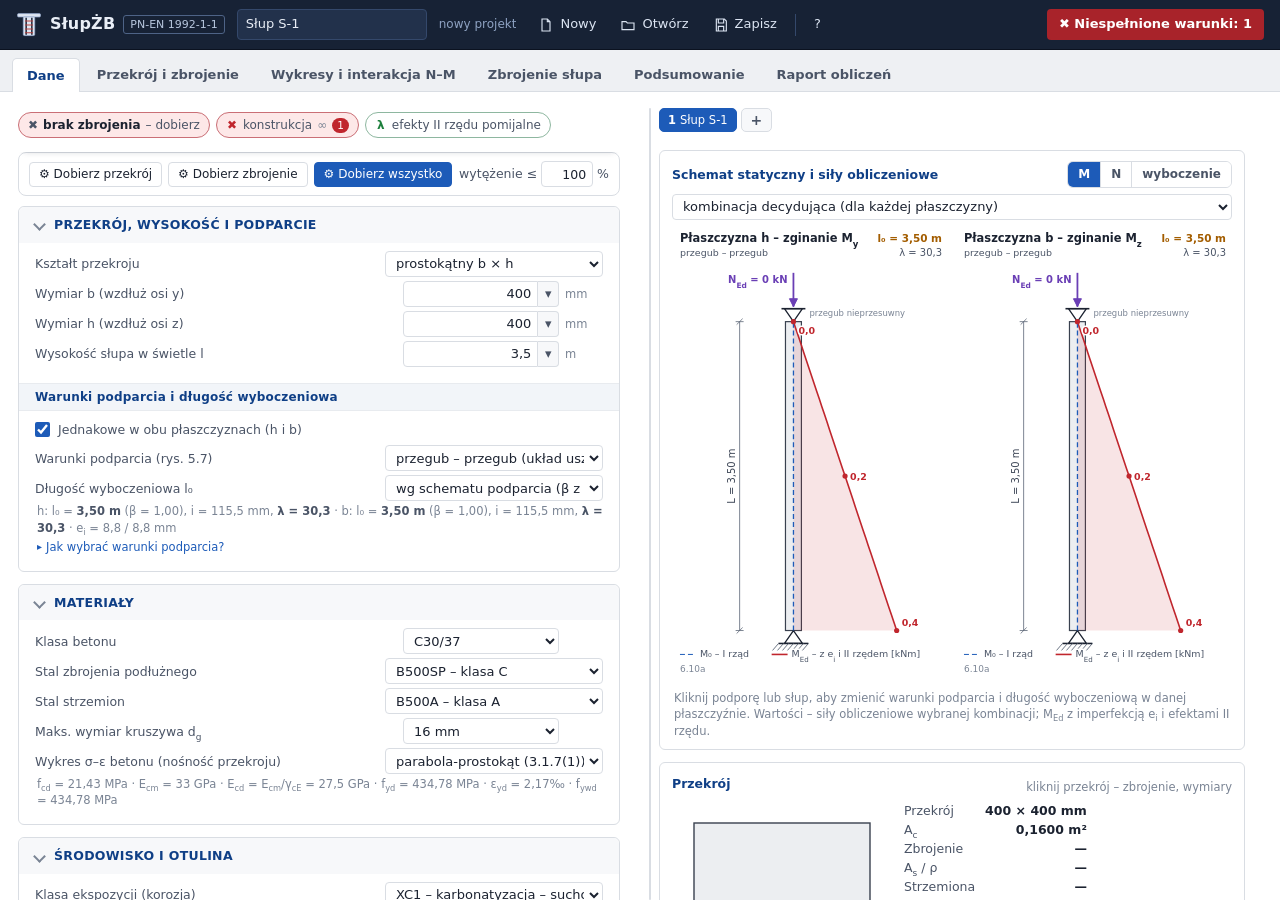
==== commit 93ae584c: "SłupŻB 1.1: przekroje teowe, kątowe i pierścieniowe; pusty start projektu - przekroje T, L i pierści" ====
--- a/webapp/slupzb.html
+++ b/webapp/slupzb.html
@@ -901,6 +901,7 @@
   ffs: { name: 'utwierdzenie – utwierdzenie przesuwne (nieusztywniony)', short: 'utwierdzenie–przesuwne', braced: false, beta: 1.0, fig: 'e' },
 };
 const DIRS = ['y', 'z'];
+const SHAPES = { rect: 'prostokątny b × h', circ: 'okrągły ⌀D', ring: 'pierścieniowy ⌀D × t (rura)', T: 'teowy (T)', L: 'kątowy (L)' };
 
 /* --------------------------------------------------------------- pomocnicze */
 const area = d => Math.PI * d * d / 4;
@@ -935,7 +936,7 @@
 function defaultState() {
   return {
     meta: { name: 'Słup S-1', author: '', note: '', ticks: {}, repMode: 'full' },
-    geom: { shape: 'rect', b: 350, h: 350, D: 400, L: 4.2 },
+    geom: { shape: 'rect', b: 400, h: 400, D: 400, L: 3.5, tee: { bf: 700, hf: 200, bw: 300, h: 600 }, ang: { b: 600, h: 600, tb: 250, th: 250 }, pipe: { D: 600, t: 150 } },
     buck: {
       same: true,
       y: { sch: 'pp', mode: 'auto', beta: 1.0, l0: '', k1: 0.1, k2: 0.1 },
@@ -945,22 +946,32 @@
     env: { exp: 'XC1', expF: '-', expA: '-', life: 50, scSel: 'auto', qc: false, scRed: false, dcdev: 10, dcg: 0, dcst: 0, dcadd: 0, cnomSel: 'auto', cnomVal: 30 },
     loads: {
       mode: 'cases', sw: true, comb: '610ab', gG: 1.35, gGinf: 1.0, gQ: 1.5, xi: 0.85,
-      items: [
-        newItem('perm', { name: 'Obciążenia stałe ze stropów', N: 720, Myt: 18, Myb: 9, Mzt: 6, Mzb: -4 }),
-        newItem('imp', { name: 'Użytkowe – biura', cat: 'B', N: 260, Myt: 9, Myb: 4, Mzt: 3, Mzb: -2 }),
-        newItem('wind', { name: 'Wiatr na ścianę zewnętrzną', qb: 1.6, pm: true }),
-      ],
-      direct: [newRow({ name: 'Kombinacja 1', N: 1250, Myt: 45, Myb: 20, Mzt: 10, Mzb: -6 })],
+      items: [],
+      direct: [],
       rqp: 0.6, rk: 0.74,
     },
     sec2: { method: 'nc', imp: 'theta', ei: '', c: '10', creep: 'calc', nsVar: 'full', V2: true, biax: '539', e0: true },
     sls: { RH: 50, t0: 28, cem: 'N', phiSel: 'auto', phi: 2.0, check: true },
-    reb: { nb: 3, nh: 3, dc: 20, dm: 20, nc: 8, set: true },
+    reb: { nb: 3, nh: 3, dc: 16, dm: 16, nc: 8, nci: 0, sMax: 200, set: false },
     stir: { d: 'auto', s: 'auto', pins: 'auto', hookA: 135 },
     det: { base: 'found', top: 'cont', hTop: 300, hF: 800, cF: 50, lap: '100', sigma: 'fyd', Lmax: 12, kicker: 0 },
     fire: { R: '-', side: 'more', eta: 0.7, muSel: 'auto', mu: 0.7, l0fiK: 0.7 },
     coef: { gc: 1.4, gs: 1.15, gcE: 1.2, acc: 1.0, act: 1.0, k1: 0.6, k2: 0.45, k3: 0.8, phiMin: 12, eMaxFi: 0.15 },
   };
+}
+// przykład (wczytywany na życzenie): słup 350×350 mm, l = 4,2 m, obciążenia stałe, użytkowe i wiatr, 8⌀20
+function exampleState() {
+  const S = defaultState();
+  S.meta.name = 'Słup S-1 (przykład)';
+  S.geom.b = 350; S.geom.h = 350; S.geom.L = 4.2;
+  S.loads.items = [
+    newItem('perm', { name: 'Obciążenia stałe ze stropów', N: 720, Myt: 18, Myb: 9, Mzt: 6, Mzb: -4 }),
+    newItem('imp', { name: 'Użytkowe – biura', cat: 'B', N: 260, Myt: 9, Myb: 4, Mzt: 3, Mzb: -2 }),
+    newItem('wind', { name: 'Wiatr na ścianę zewnętrzną', qb: 1.6, pm: true }),
+  ];
+  S.loads.direct = [newRow({ name: 'Kombinacja 1', N: 1250, Myt: 45, Myb: 20, Mzt: 10, Mzb: -6 })];
+  S.reb = Object.assign(S.reb, { nb: 3, nh: 3, dc: 20, dm: 20, set: true });
+  return S;
 }
 function psiOf(it) {
   if (it.kind === 'imp') return PSI[it.cat] || PSI.B;
@@ -994,8 +1005,9 @@
   const S = JSON.parse(JSON.stringify(S0 || {}));
   mergeDef(D, S);
   const G = S.geom;
-  G.shape = G.shape === 'circ' ? 'circ' : 'rect';
-  G.b = num(G.b, 350); G.h = num(G.h, 350); G.D = num(G.D, 400); G.L = num(G.L, 4.2);
+  if (!SHAPES[G.shape]) G.shape = 'rect';
+  G.b = num(G.b, 400); G.h = num(G.h, 400); G.D = num(G.D, 400); G.L = num(G.L, 3.5);
+  ['tee', 'ang', 'pipe'].forEach(k => Object.keys(D.geom[k]).forEach(q => { G[k][q] = num(G[k][q], D.geom[k][q]); }));
   ['y', 'z'].forEach(d => {
     const q = S.buck[d];
     if (!SCH[q.sch]) q.sch = 'pp';
@@ -1027,7 +1039,9 @@
   if (!['auto', 'manual', 'off'].includes(S.sls.phiSel)) S.sls.phiSel = 'auto';
   const rb = S.reb;
   rb.nb = clamp(Math.round(num(rb.nb, 3)), 2, 16); rb.nh = clamp(Math.round(num(rb.nh, 3)), 2, 16); rb.nc = clamp(Math.round(num(rb.nc, 8)), 4, 40);
-  rb.dc = num(rb.dc, 20); rb.dm = num(rb.dm, rb.dc); rb.set = rb.set !== false;
+  rb.dc = num(rb.dc, 16); rb.dm = num(rb.dm, rb.dc); rb.set = rb.set !== false;
+  rb.nci = clamp(Math.round(num(rb.nci, 0)), 0, 40); if (rb.nci > 0 && rb.nci < 4) rb.nci = 4;
+  rb.sMax = Math.max(0, num(rb.sMax, 200));
   const st = S.stir;
   st.d = st.d === 'auto' ? 'auto' : num(st.d, 8); st.s = st.s === 'auto' || st.s === '' ? 'auto' : num(st.s, 200);
   if (!['auto', 'all', 'none'].includes(st.pins)) st.pins = 'auto';
@@ -1074,12 +1088,47 @@
 /* -------------------------------------------------------------- geometria */
 // pole odcinka koła o promieniu R leżącego powyżej prostej w głębokości y (0 ≤ y ≤ 2R)
 function circSeg(R, y) { y = clamp(y, 0, 2 * R); const t = R - y; return R * R * Math.acos(clamp(t / R, -1, 1)) - t * Math.sqrt(Math.max(0, 2 * R * y - y * y)); }
+// prostokąty składowe przekroju (bez nakładania), obrysy strzemion i obrys przekroju (T, L, prostokąt)
+function shapeRects(G) {
+  if (G.shape === 'T') {
+    const q = G.tee, bf = q.bf, hf = q.hf, bw = q.bw, h = q.h, xl = (bf - bw) / 2, xr = xl + bw;
+    return { b: bf, h, rects: [{ x0: 0, y0: 0, x1: bf, y1: hf }, { x0: xl, y0: hf, x1: xr, y1: h }],
+      ties: [{ x0: 0, y0: 0, x1: bf, y1: hf, name: 'półka' }, { x0: xl, y0: 0, x1: xr, y1: h, name: 'środnik' }],
+      outline: [[0, 0], [bf, 0], [bf, hf], [xr, hf], [xr, h], [xl, h], [xl, hf], [0, hf]], tmin: Math.min(bw, hf) };
+  }
+  if (G.shape === 'L') {
+    const q = G.ang, b = q.b, h = q.h, tb = q.tb, th = q.th;
+    return { b, h, rects: [{ x0: 0, y0: 0, x1: th, y1: h - tb }, { x0: 0, y0: h - tb, x1: b, y1: h }],
+      ties: [{ x0: 0, y0: 0, x1: th, y1: h, name: 'ramię pionowe' }, { x0: 0, y0: h - tb, x1: b, y1: h, name: 'ramię poziome' }],
+      outline: [[0, 0], [th, 0], [th, h - tb], [b, h - tb], [b, h], [0, h]], tmin: Math.min(tb, th) };
+  }
+  return { b: G.b, h: G.h, rects: [{ x0: 0, y0: 0, x1: G.b, y1: G.h }], ties: [{ x0: 0, y0: 0, x1: G.b, y1: G.h, name: '' }],
+    outline: [[0, 0], [G.b, 0], [G.b, G.h], [0, G.h]], tmin: Math.min(G.b, G.h) };
+}
+// paski przekroju w kierunku zginania: {y0, y1, b (szerokość łączna), segs: [[xL, xR], …] – położenie w poprzek}
 function partsOf(g, dir) {
-  if (!g.circ) return dir === 'y' ? [{ y0: 0, y1: g.h, b: g.b }] : [{ y0: 0, y1: g.b, b: g.h }];
-  const n = 48, R = g.D / 2, out = [];
-  for (let i = 0; i < n; i++) { const y0 = g.D * i / n, y1 = g.D * (i + 1) / n; out.push({ y0, y1, b: (circSeg(R, y1) - circSeg(R, y0)) / (y1 - y0) }); }
+  if (g.round) {
+    const n = g.ring ? 64 : 48, R = g.D / 2, Ri = g.ring ? g.Di / 2 : 0, out = [];
+    for (let i = 0; i < n; i++) {
+      const y0 = g.D * i / n, y1 = g.D * (i + 1) / n, dy = y1 - y0;
+      const wo = (circSeg(R, y1) - circSeg(R, y0)) / dy;
+      const wi = Ri > 0 ? (circSeg(Ri, y1 - (R - Ri)) - circSeg(Ri, y0 - (R - Ri))) / dy : 0;
+      out.push({ y0, y1, b: wo - wi, segs: wi > 1e-9 ? [[R - wo / 2, R - wi / 2], [R + wi / 2, R + wo / 2]] : [[R - wo / 2, R + wo / 2]] });
+    }
+    return out;
+  }
+  const rs = g.rects.map(r => dir === 'y' ? r : { x0: r.y0, x1: r.y1, y0: r.x0, y1: r.x1 });
+  const ys = [...new Set(rs.flatMap(r => [r.y0, r.y1]))].sort((a, b) => a - b), out = [];
+  for (let i = 0; i < ys.length - 1; i++) {
+    const ya = ys[i], yb = ys[i + 1], ym = (ya + yb) / 2;
+    const sg = rs.filter(r => ym > r.y0 && ym < r.y1).map(r => [r.x0, r.x1]).sort((a, b) => a[0] - b[0]), mg = [];
+    sg.forEach(q => { if (mg.length && Math.abs(mg[mg.length - 1][1] - q[0]) < 1e-6) mg[mg.length - 1][1] = q[1]; else mg.push(q.slice()); });
+    if (mg.length) out.push({ y0: ya, y1: yb, b: mg.reduce((a, q) => a + q[1] - q[0], 0), segs: mg });
+  }
   return out;
 }
+const distSeg = (x, y, a, b) => { const dx = b[0] - a[0], dy = b[1] - a[1], L2 = dx * dx + dy * dy; const t = L2 > 0 ? clamp(((x - a[0]) * dx + (y - a[1]) * dy) / L2, 0, 1) : 0; return Math.hypot(x - a[0] - t * dx, y - a[1] - t * dy); };
+function inPoly(x, y, P) { let c = false; for (let i = 0, j = P.length - 1; i < P.length; j = i++) { const [xi, yi] = P[i], [xj, yj] = P[j]; if ((yi > y) !== (yj > y) && x < (xj - xi) * (y - yi) / (yj - yi) + xi) c = !c; } return c; }
 function grossProps(parts) {
   let A = 0, S = 0, I0 = 0;
   parts.forEach(p => { const d = p.y1 - p.y0; A += p.b * d; S += p.b * (p.y1 * p.y1 - p.y0 * p.y0) / 2; I0 += p.b * (p.y1 ** 3 - p.y0 ** 3) / 3; });
@@ -1091,23 +1140,48 @@
   return { A, Ay };
 }
 function geomCalc(S, R) {
-  const G = S.geom, circ = G.shape === 'circ';
-  const g = { circ, L: G.L * 1000 };
-  if (circ) { g.D = G.D; g.b = g.h = G.D; g.Ac = area(G.D); g.Iy = g.Iz = Math.PI * G.D ** 4 / 64; g.u = Math.PI * G.D; }
-  else { g.b = G.b; g.h = G.h; g.Ac = G.b * G.h; g.Iy = G.b * G.h ** 3 / 12; g.Iz = G.h * G.b ** 3 / 12; g.u = 2 * (G.b + G.h); }
+  const G = S.geom, sh = G.shape;
+  const g = { shape: sh, circ: sh === 'circ', ring: sh === 'ring', isPoly: sh === 'T' || sh === 'L', L: G.L * 1000 };
+  g.round = g.circ || g.ring;
+  if (g.round) {
+    g.D = g.ring ? G.pipe.D : G.D; g.b = g.h = g.D; g.xc = g.yc = g.D / 2;
+    if (g.ring) { g.t = G.pipe.t; g.Di = g.D - 2 * g.t; if (!(g.t >= 80 && g.Di >= 100)) R.errors.push('Przekrój pierścieniowy: grubość ścianki t ≥ 80 mm i średnica otworu ≥ 100 mm.'); }
+    const Di = g.ring ? g.Di : 0;
+    g.Ac = area(g.D) - area(Di); g.Iy = g.Iz = Math.PI * (g.D ** 4 - Di ** 4) / 64; g.Iyz = 0;
+    g.u = Math.PI * (g.D + Di); g.tmin = g.ring ? g.t : g.D;
+    g.dmin = g.D;
+  } else {
+    const sr = shapeRects(G);
+    Object.assign(g, { b: sr.b, h: sr.h, rects: sr.rects, ties: sr.ties, outline: sr.outline, tmin: sr.tmin });
+    if (sh === 'T' && !(G.tee.bf > G.tee.bw && G.tee.hf > 0 && G.tee.hf < G.tee.h && G.tee.bw >= 150 && G.tee.hf >= 100)) R.errors.push('Przekrój teowy: b_f > b_w ≥ 150 mm, 100 mm ≤ h_f < h.');
+    if (sh === 'L' && !(G.ang.th < G.ang.b && G.ang.tb < G.ang.h && G.ang.th >= 150 && G.ang.tb >= 150)) R.errors.push('Przekrój kątowy: grubości ramion t ≥ 150 mm i mniejsze od wymiarów b, h.');
+    let A = 0, Sx = 0, Sy = 0;
+    g.rects.forEach(r => { const a = (r.x1 - r.x0) * (r.y1 - r.y0); A += a; Sx += a * (r.x0 + r.x1) / 2; Sy += a * (r.y0 + r.y1) / 2; });
+    g.Ac = A; g.xc = Sx / A; g.yc = Sy / A;
+    let Iy = 0, Iz = 0, Iyz = 0;
+    g.rects.forEach(r => { const w = r.x1 - r.x0, d = r.y1 - r.y0, a = w * d, dx = (r.x0 + r.x1) / 2 - g.xc, dy = (r.y0 + r.y1) / 2 - g.yc; Iy += w * d ** 3 / 12 + a * dy * dy; Iz += d * w ** 3 / 12 + a * dx * dx; Iyz += a * dx * dy; });
+    g.Iy = Iy; g.Iz = Iz; g.Iyz = Iyz;
+    g.u = g.outline.reduce((a, p, k) => { const q = g.outline[(k + 1) % g.outline.length]; return a + Math.hypot(q[0] - p[0], q[1] - p[1]); }, 0);
+    g.dmin = g.isPoly ? g.tmin : Math.min(g.b, g.h);
+    // narożniki wypukłe (wymagany pręt w każdym narożu – 9.5.2(4))
+    const P = g.outline, n = P.length; let sa = 0; for (let k = 0; k < n; k++) { const a = P[k], b = P[(k + 1) % n]; sa += a[0] * b[1] - b[0] * a[1]; }
+    g.convex = P.filter((p, k) => { const a = P[(k + n - 1) % n], c = P[(k + 1) % n]; const cr = (p[0] - a[0]) * (c[1] - p[1]) - (p[1] - a[1]) * (c[0] - p[0]); return cr * sa > 0; });
+  }
   if (!(g.b >= 150 && g.h >= 150)) R.errors.push('Wymiary przekroju muszą być ≥ 150 mm.');
   if (!(g.L >= 500 && g.L <= 60000)) R.errors.push('Wysokość słupa L musi mieścić się w granicach 0,5 ÷ 60 m.');
   g.iy = Math.sqrt(g.Iy / g.Ac); g.iz = Math.sqrt(g.Iz / g.Ac);
+  const Im = (g.Iy + g.Iz) / 2, Ir = Math.sqrt(((g.Iy - g.Iz) / 2) ** 2 + g.Iyz ** 2);
+  g.I1 = Im + Ir; g.I2 = Im - Ir; g.iMin = Math.sqrt(g.I2 / g.Ac); g.alpha = 0.5 * Math.atan2(-2 * g.Iyz, g.Iy - g.Iz);
   g.h0 = 2 * g.Ac / g.u;
   g.heq = g.iy * Math.sqrt(12); g.beq = g.iz * Math.sqrt(12);
   g.selfW = 25e-6 * g.Ac;            // kN/m = N/mm
-  g.dmax = Math.max(g.b, g.h); g.dmin = Math.min(g.b, g.h);
+  g.dmax = Math.max(g.b, g.h);
+  g.parts = { y: partsOf(g, 'y'), z: partsOf(g, 'z') };
   g.dir = {
-    y: { depth: g.h, width: g.b, I: g.Iy, i: g.iy, eq: g.heq },
-    z: { depth: g.b, width: g.h, I: g.Iz, i: g.iz, eq: g.beq },
+    y: { depth: g.h, width: g.b, wmin: Math.min(...g.parts.y.map(p => p.b)), I: g.Iy, i: g.iy, eq: g.heq },
+    z: { depth: g.b, width: g.h, wmin: Math.min(...g.parts.z.map(p => p.b)), I: g.Iz, i: g.iz, eq: g.beq },
   };
-  g.parts = { y: partsOf(g, 'y'), z: partsOf(g, 'z') };
-  g.wall = !circ && g.dmax > 4 * g.dmin;
+  g.wall = sh === 'rect' && g.dmax > 4 * Math.min(g.b, g.h);
   return g;
 }
 
@@ -1146,10 +1220,10 @@
 
 /* --------------------------------------------------------- układ prętów */
 const tieDiaAuto = dmax => TIE_DIAS.find(d => d >= Math.max(6, dmax / 4)) || 12;
-function tieDia(S) { const dmax = Math.max(S.reb.dc, S.geom.shape === 'circ' ? 0 : S.reb.dm); return S.stir.d === 'auto' ? tieDiaAuto(dmax) : S.stir.d; }
+function tieDia(S) { const dmax = Math.max(S.reb.dc, ['circ', 'ring'].includes(S.geom.shape) ? 0 : S.reb.dm); return S.stir.d === 'auto' ? tieDiaAuto(dmax) : S.stir.d; }
 // pokrycie prętów w świetle ≤ 150 mm od pręta utrzymanego strzemieniem (9.5.3(6)) – zachłannie, najmniej szpilek
-function restrainFace(pos, dia, mode) {
-  const n = pos.length, R = new Array(n).fill(false);
+function restrainFace(pos, dia, mode, pre) {
+  const n = pos.length, R = pre ? pre.slice() : new Array(n).fill(false);
   R[0] = R[n - 1] = true;
   if (mode === 'all') { R.fill(true); return R; }
   if (mode === 'none' || n <= 2) return R;
@@ -1168,7 +1242,19 @@
   const lay = { bars: [], dt, issues: [], faces: {}, legs: { y: 2, z: 2 }, pins: [], set: rb.set };
   const smin = d => Math.max(d, S.mat.dg + 5, 20);
   if (!rb.set) { lay.As = 0; lay.n = 0; lay.dmax = 0; lay.dmin = 0; return lay; }
-  if (g.circ) {
+  if (g.ring) {
+    const d = rb.dc, n = rb.nc, ni = rb.nci, Rs = g.D / 2 - c - dt - d / 2, Rsi = g.Di / 2 + c + dt + d / 2;
+    lay.Rs = Rs; lay.Rt = g.D / 2 - c - dt / 2; lay.Rsi = ni ? Rsi : null; lay.Rti = ni ? g.Di / 2 + c + dt / 2 : null;
+    for (let k = 0; k < n; k++) { const t = (k + 0.5) * 2 * Math.PI / n; lay.bars.push({ x: g.D / 2 + Rs * Math.sin(t), y: g.D / 2 - Rs * Math.cos(t), d, A: area(d), corner: false, face: 'c' }); }
+    for (let k = 0; k < ni; k++) { const t = (k + 0.5) * 2 * Math.PI / ni; lay.bars.push({ x: g.D / 2 + Rsi * Math.sin(t), y: g.D / 2 - Rsi * Math.cos(t), d, A: area(d), corner: false, face: 'ci' }); }
+    const ch = 2 * Rs * Math.sin(Math.PI / n), chi = ni ? 2 * Rsi * Math.sin(Math.PI / ni) : Infinity;
+    lay.smin = smin(d); lay.faces.c = { n, clear: Math.min(ch, chi) - d, ctc: ch };
+    if (ni && Rs - Rsi - d < lay.smin) lay.issues.push('ścianka za cienka na dwie warstwy prętów');
+    if (Rs - d / 2 < g.Di / 2 + c) lay.issues.push('pręty nie mieszczą się w ściance');
+    lay.legs = { y: 2, z: 2 }; lay.restrained = lay.bars.length;
+  } else if (g.isPoly) {
+    layoutPoly(S, g, c, dt, lay, smin);
+  } else if (g.circ) {
     const d = rb.dc, n = rb.nc, Rs = g.D / 2 - c - dt - d / 2;
     lay.Rs = Rs; lay.Rt = g.D / 2 - c - dt / 2;
     for (let k = 0; k < n; k++) { const t = (k + 0.5) * 2 * Math.PI / n; lay.bars.push({ x: g.D / 2 + Rs * Math.sin(t), y: g.D / 2 - Rs * Math.cos(t), d, A: area(d), corner: false, face: 'c' }); }
@@ -1208,9 +1294,73 @@
   lay.dmax = Math.max(...lay.bars.map(b => b.d)); lay.dmin = Math.min(...lay.bars.map(b => b.d));
   lay.cl = c + dt;                                   // otulina prętów podłużnych (do pręta)
   lay.a = c + dt + lay.dmax / 2;                     // odległość osi prętów od krawędzi (do odporności ogniowej)
-  if (!g.circ) lay.a = Math.min(lay.offC, lay.offM);
-  else lay.a = g.D / 2 - lay.Rs;
+  if (g.round) lay.a = g.D / 2 - lay.Rs;
+  else lay.a = Math.min(lay.offC, lay.offM);
+  // najmniejszy odstęp w świetle między prętami (wszystkie pary)
+  let mc = Infinity; const B = lay.bars;
+  for (let i = 0; i < B.length; i++) for (let j = i + 1; j < B.length; j++) mc = Math.min(mc, Math.hypot(B[i].x - B[j].x, B[i].y - B[j].y) - (B[i].d + B[j].d) / 2);
+  lay.minClear = mc;
   return lay;
+}
+// układ prętów w przekroju złożonym z prostokątów (T, L): pręty w narożach strzemion i w przecięciach ich ramion,
+// pręty pośrednie na zewnętrznych ścianach co ≤ s_max, szpilki z warunku 9.5.3(6)
+function layoutPoly(S, g, c, dt, lay, smin) {
+  const rb = S.reb, rin = mandrelMin(dt) / 2, dc = rb.dc, dm = rb.dm, sMax = rb.sMax;
+  const offC = c + dt + Math.max(dc / 2, rin - (rin - dc / 2) / Math.SQRT2), offM = c + dt + dm / 2;
+  Object.assign(lay, { offC, offM, rin });
+  const P = g.outline, edges = P.map((p, k) => [p, P[(k + 1) % P.length]]);
+  const dOut = (x, y) => Math.min(...edges.map(([a, b]) => distSeg(x, y, a, b)));
+  const B = lay.bars, sm = smin(Math.max(dc, dm));
+  const find = (x, y, tol) => B.find(q => Math.hypot(q.x - x, q.y - y) < tol);
+  const put = (x, y, d, rest) => { const q = find(x, y, Math.max(d, dc) + 2); if (q) { if (rest) q.rest = q.corner = true; return q; } const o = { x, y, d, A: area(d), rest, corner: rest, face: rest ? 'c' : 'm' }; B.push(o); return o; };
+  const T = g.ties;
+  T.forEach(A => T.forEach(Bt => {
+    [A.x0 + offC, A.x1 - offC].forEach(x => [Bt.y0 + offC, Bt.y1 - offC].forEach(y => {
+      if (x < Bt.x0 + offC - 1 || x > Bt.x1 - offC + 1 || y < A.y0 + offC - 1 || y > A.y1 - offC + 1) return;
+      if (!inPoly(x, y, P) || dOut(x, y) > offC * 1.6) return;
+      put(x, y, dc, true);
+    }));
+  }));
+  // boki obrysów strzemion: {t, axis: 'x' – bok poziomy (pręty wzdłuż x), stała współrzędna, zakres}
+  const sides = [];
+  T.forEach(t => {
+    sides.push({ t, ax: 'x', c0: t.y0 + offM, cC: t.y0 + offC, a: t.x0 + offC, b: t.x1 - offC }, { t, ax: 'x', c0: t.y1 - offM, cC: t.y1 - offC, a: t.x0 + offC, b: t.x1 - offC });
+    sides.push({ t, ax: 'y', c0: t.x0 + offM, cC: t.x0 + offC, a: t.y0 + offC, b: t.y1 - offC }, { t, ax: 'y', c0: t.x1 - offM, cC: t.x1 - offC, a: t.y0 + offC, b: t.y1 - offC });
+  });
+  // pręty pośrednie: równomiernie między kolejnymi prętami utrzymanymi na boku leżącym przy zewnętrznej ścianie
+  const onSide = sd => B.filter(q => (sd.ax === 'x' ? Math.abs(q.y - sd.c0) <= offC - offM + 2 && q.x >= sd.a - 2 && q.x <= sd.b + 2 : Math.abs(q.x - sd.c0) <= offC - offM + 2 && q.y >= sd.a - 2 && q.y <= sd.b + 2));
+  if (sMax > 0) sides.forEach(sd => {
+    const ex = onSide(sd).map(q => sd.ax === 'x' ? q.x : q.y).sort((u, v) => u - v);
+    for (let k = 0; k < ex.length - 1; k++) {
+      const u0 = ex[k], u1 = ex[k + 1], gap = u1 - u0, um = (u0 + u1) / 2;
+      const xm = sd.ax === 'x' ? um : sd.c0, ym = sd.ax === 'x' ? sd.c0 : um;
+      if (!inPoly(xm, ym, P) || dOut(xm, ym) > offM + 1) continue;
+      const n = Math.ceil(gap / sMax - 1e-9);
+      for (let j = 1; j < n; j++) {
+        const u = u0 + gap * j / n, x = sd.ax === 'x' ? u : sd.c0, y = sd.ax === 'x' ? sd.c0 : u;
+        if (B.some(q => Math.hypot(q.x - x, q.y - y) - (q.d + dm) / 2 < sm - 1e-6)) continue;
+        put(x, y, dm, false);
+      }
+    }
+  });
+  // utrzymanie prętów (≤ 150 mm w świetle od pręta utrzymanego) – po bokach strzemion; szpilki w poprzek obrysu
+  let far = 0; const pins = [];
+  sides.forEach(sd => {
+    const on = onSide(sd);
+    if (on.length < 3) return;
+    on.sort((u, v) => (sd.ax === 'x' ? u.x - v.x : u.y - v.y));
+    const pos = on.map(q => sd.ax === 'x' ? q.x : q.y), dia = on.map(q => q.d);
+    const Rr = restrainFace(pos, dia, S.stir.pins, on.map(q => !!q.rest));
+    on.forEach((q, k) => { if (Rr[k] && !q.rest) { q.rest = true; const t = sd.t; pins.push(sd.ax === 'x' ? { dir: 'v', x: q.x + (q.d + dt) / 2, y0: t.y0 + c + dt / 2, y1: t.y1 - c - dt / 2, d: q.d, t } : { dir: 'hz', y: q.y + (q.d + dt) / 2, x0: t.x0 + c + dt / 2, x1: t.x1 - c - dt / 2, d: q.d, t }); } });
+    on.forEach((q, k) => { if (Rr[k]) return; let best = Infinity; on.forEach((r, j) => { if (Rr[j]) best = Math.min(best, Math.abs(pos[k] - pos[j]) - (q.d + r.d) / 2); }); far = Math.max(far, best); });
+  });
+  lay.pins = pins.map(p => Object.assign(p, { len: p.dir === 'v' ? p.y1 - p.y0 : p.x1 - p.x0 }));
+  lay.far = far;
+  const tall = T.reduce((a, t) => (t.y1 - t.y0 > a.y1 - a.y0 ? t : a)), wide = T.reduce((a, t) => (t.x1 - t.x0 > a.x1 - a.x0 ? t : a));
+  lay.legs = { y: 2 + pins.filter(p => p.dir === 'v' && p.t === tall).length, z: 2 + pins.filter(p => p.dir === 'hz' && p.t === wide).length };
+  lay.restrained = B.filter(q => q.rest).length;
+  lay.smin = sm;
+  lay.ctcMax = (() => { let mx = 0; sides.forEach(sd => { const on = B.filter(q => (sd.ax === 'x' ? Math.abs(q.y - sd.c0) <= offC - offM + 2 : Math.abs(q.x - sd.c0) <= offC - offM + 2)).map(q => sd.ax === 'x' ? q.x : q.y).sort((u, v) => u - v); for (let k = 0; k < on.length - 1; k++) mx = Math.max(mx, on[k + 1] - on[k]); }); return mx; })();
 }
 // pręty we współrzędnych kierunku: y – głębokość mierzona od krawędzi „+” (ściskanej przy M > 0)
 function barsDir(lay, g, dir) { return lay.bars.map(b => ({ y: dir === 'y' ? b.y : b.x, x: dir === 'y' ? b.x : b.y, A: b.A, d: b.d })); }
@@ -1297,21 +1447,24 @@
   if (p <= 2) { const xAB = ecu / (ecu + eud) * yA; const x = xAB + (p - 1) * (h - xAB); return [ecu, ecu * (1 - h / x)]; }
   const yC = (1 - ec / ecu) * h; const eB = (p - 2) * ec; const eT = ec + (ec - eB) * yC / (h - yC); return [eT, eB];
 }
-function fiberize(parts, ny0, nz0) {
+function fiberize(parts, ny0, nz0, xc) {
   const fib = [], corners = [];
   const H = parts[parts.length - 1].y1 - parts[0].y0;
+  const wMax = Math.max(...parts.flatMap(p => (p.segs || [[0, p.b]]).map(q => q[1] - q[0])));
   parts.forEach(p => {
-    const ny = Math.max(1, Math.round(ny0 * (p.y1 - p.y0) / H)), nz = nz0;
-    const dy = (p.y1 - p.y0) / ny, dz = p.b / nz;
-    for (let i = 0; i < ny; i++) for (let j = 0; j < nz; j++) fib.push({ y: p.y0 + (i + 0.5) * dy, z: -p.b / 2 + (j + 0.5) * dz, A: dy * dz, dy, dz });
-    corners.push([p.y0, -p.b / 2], [p.y0, p.b / 2], [p.y1, -p.b / 2], [p.y1, p.b / 2]);
+    const ny = Math.max(1, Math.round(ny0 * (p.y1 - p.y0) / H)), dy = (p.y1 - p.y0) / ny;
+    (p.segs || [[xc - p.b / 2, xc + p.b / 2]]).forEach(([xL, xR]) => {
+      const w = xR - xL, nz = Math.max(2, Math.round(nz0 * w / wMax)), dz = w / nz;
+      for (let i = 0; i < ny; i++) for (let j = 0; j < nz; j++) fib.push({ y: p.y0 + (i + 0.5) * dy, z: xL - xc + (j + 0.5) * dz, A: dy * dz, dy, dz });
+      corners.push([p.y0, xL - xc], [p.y0, xR - xc], [p.y1, xL - xc], [p.y1, xR - xc]);
+    });
   });
   return { fib, corners };
 }
-function makeBiax(parts, bars, m, bw) {
-  const { fib, corners } = fiberize(parts, parts.length > 1 ? parts.length : 40, 24);
+function makeBiax(parts, bars, m, xc) {
+  const { fib, corners } = fiberize(parts, parts.length > 12 ? parts.length : 40, 24, xc);
   const nf = fib.length, yc = grossProps(parts).yc;
-  const bz = bars.map(b => ({ y: b.y, z: b.x - bw / 2, A: b.A }));
+  const bz = bars.map(b => ({ y: b.y, z: b.x - xc, A: b.A }));
   const fcd = m.fcd, rect = m.diag === 'rect', sR = m.eta * fcd;
   const sigP = e => e <= 0 ? 0 : e >= m.ec2 ? fcd : fcd * (1 - Math.pow(1 - e / m.ec2, m.npar));
   function prep(theta) {
@@ -1343,25 +1496,47 @@
   const prepCache = new Map();
   const prepOf = th => { if (!prepCache.has(th)) prepCache.set(th, prep(th)); return prepCache.get(th); };
   const cache = {};
+  // stan graniczny przy kierunku θ osi obojętnej i sile N (regula falsi po parametrze odkształceń)
+  function solveAt(theta, N) {
+    const P = prepOf(theta);
+    let a = 0, b = 3, ra = evalP(P, a), rb = evalP(P, b);
+    if (N < ra.N - 1 || N > rb.N + 1) return null;
+    let fa = ra.N - N, fb = rb.N - N, side = 0, r = ra;
+    for (let it = 0; it < 60; it++) {
+      const c = Math.abs(fb - fa) > 1e-12 ? (a * fb - b * fa) / (fb - fa) : (a + b) / 2;
+      r = evalP(P, c); const fc = r.N - N;
+      if (Math.abs(fc) < 5 || b - a < 1e-9) break;
+      if (fc * fb > 0) { b = c; fb = fc; if (side === -1) fa /= 2; side = -1; }
+      else { a = c; fa = fc; if (side === 1) fb /= 2; side = 1; }
+    }
+    return r;
+  }
   function contour(N) {
     const key = Math.round(N / 100);
     if (key in cache) return cache[key];
     const pts = [];
-    for (let i = 0; i < 72; i++) {
-      const P = prepOf(i * Math.PI / 36);
-      let a = 0, b = 3, ra = evalP(P, a), rb = evalP(P, b);
-      if (N < ra.N - 1 || N > rb.N + 1) { cache[key] = null; return null; }
-      let fa = ra.N - N, fb = rb.N - N, side = 0, r = ra;
-      for (let it = 0; it < 60; it++) {
-        const c = Math.abs(fb - fa) > 1e-12 ? (a * fb - b * fa) / (fb - fa) : (a + b) / 2;
-        r = evalP(P, c); const fc = r.N - N;
-        if (Math.abs(fc) < 5 || b - a < 1e-9) break;
-        if (fc * fb > 0) { b = c; fb = fc; if (side === -1) fa /= 2; side = -1; }
-        else { a = c; fa = fc; if (side === 1) fb /= 2; side = 1; }
-      }
-      pts.push([r.My, r.Mz]);
+    for (let i = 0; i < 72; i++) { const r = solveAt(i * Math.PI / 36, N); if (!r) { cache[key] = null; return null; } pts.push([r.My, r.Mz]); }
+    cache[key] = pts; return pts;
+  }
+  // nośność przy zginaniu w jednej płaszczyźnie (drugi moment = 0) – oś obojętna obrócona (przekroje niesymetryczne)
+  function pure(N, comp, sg) {
+    const th0 = comp === 'y' ? (sg > 0 ? 0 : Math.PI) : (sg > 0 ? Math.PI / 2 : -Math.PI / 2);
+    const other = r => comp === 'y' ? r.Mz : r.My, main = r => comp === 'y' ? r.My : r.Mz;
+    const f = th => { const r = solveAt(th, N); return r ? { v: other(r), m: main(r) } : null; };
+    const r0 = f(th0); if (!r0) return null;
+    if (Math.abs(r0.v) < 1e3) return Math.max(0, sg * r0.m);
+    let lo = null, hi = null;
+    for (let k = 1; k <= 14 && lo === null; k++) for (const sd of [1, -1]) {
+      const th = th0 + sd * k * 0.08, q = f(th); if (!q) continue;
+      if (q.v * r0.v <= 0) { lo = { th: th0, v: r0.v }; hi = { th, v: q.v }; break; }
     }
-    cache[key] = pts; return pts;
+    if (lo === null) return Math.max(0, sg * r0.m);
+    for (let it = 0; it < 30; it++) {
+      const th = (lo.th + hi.th) / 2, q = f(th); if (!q) break;
+      if (Math.abs(q.v) < 1e3 || Math.abs(hi.th - lo.th) < 1e-5) return Math.max(0, sg * q.m);
+      if (q.v * lo.v > 0) lo = { th, v: q.v }; else hi = { th, v: q.v };
+    }
+    const q = f((lo.th + hi.th) / 2); return q ? Math.max(0, sg * q.m) : null;
   }
   function util(N, My, Mz) {
     const pts = contour(N);
@@ -1378,13 +1553,13 @@
     }
     return { u: isFinite(best) ? L / best : Infinity, MRd: best };
   }
-  return { contour, util };
+  return { contour, util, pure, solveAt };
 }
 // SGU: przekrój zarysowany przy zginaniu ukośnym z siłą osiową (beton nie przenosi rozciągania)
-function elasticBiax(parts, bars, bw, Ec, Es, N, My, Mz) {
-  const { fib, corners } = fiberize(parts, parts.length > 1 ? parts.length : 40, 16);
+function elasticBiax(parts, bars, xc, Ec, Es, N, My, Mz) {
+  const { fib, corners } = fiberize(parts, parts.length > 12 ? parts.length : 40, 16, xc);
   const yc = grossProps(parts).yc;
-  const bz = bars.map(b => ({ y: b.y, z: b.x - bw / 2, A: b.A }));
+  const bz = bars.map(b => ({ y: b.y, z: b.x - xc, A: b.A }));
   let a = [0, 0, 0];
   const strain = (y, z) => a[0] + a[1] * (yc - y) - a[2] * z;
   const solve3 = (J, r) => {
@@ -1799,7 +1974,7 @@
   const F = S.fire;
   if (F.R === '-' || !lay.n) return null;
   const tab = FIRE_COL[F.R];
-  const b = g.circ ? g.D : g.dmin, a = lay.a;
+  const b = g.round ? g.D : g.dmin, a = lay.a;
   const NEdMax = R.NEdMax;
   const NEdFi = F.eta * NEdMax;
   const uAx = R.radUtil || 1;
@@ -1823,13 +1998,14 @@
   // warunki stosowania metody A
   const l0fi = F.l0fiK * g.L;
   o.l0fi = l0fi;
-  o.emax = S.coef.eMaxFi * (g.circ ? g.D : g.dmin);
+  o.emax = S.coef.eMaxFi * (g.round ? g.D : g.dmin);
+  o.approx = g.ring ? 'Tablica 5.2a i wzór (5.7) dotyczą przekrojów pełnych – dla przekroju pierścieniowego wynik przybliżony (b = D).' : g.isPoly ? 'Tablica 5.2a dotyczy przekrojów prostokątnych i kołowych – dla przekroju złożonego przyjęto b = najmniejsza grubość ramienia, b′ = 4A_c/u (ocena przybliżona).' : '';
   o.e = R.e0fi || 0;
   o.rho = lay.As / g.Ac;
   o.condL = l0fi <= 3000 + 1e-6; o.condE = o.e <= o.emax + 1e-6; o.condA = lay.As < 0.04 * g.Ac;
   // wzór (5.7)
   const omega = lay.As * m.fyd / (g.Ac * m.fcd);
-  const bp = g.circ ? g.D : 2 * g.Ac / (g.b + g.h);
+  const bp = g.round ? g.D : 4 * g.Ac / g.u;
   const Reta = 83 * (1 - mu * (1 + omega) / (0.85 / m.acc + omega));
   const Ra = 1.60 * (clamp(a, 25, 80) - 30);
   const Rl = 9.60 * (5 - clamp(l0fi / 1000, 2, 6));
@@ -1837,7 +2013,7 @@
   const Rn = lay.n > 4 ? 12 : 0;
   const sum = Reta + Ra + Rl + Rb + Rn;
   const Rcalc = sum > 0 ? 120 * Math.pow(sum / 120, 1.8) : 0;
-  Object.assign(o, { omega, bp, Reta, Ra, Rl, Rb, Rn, Rcalc, formOk: Rcalc >= o.Rreq, formValid: a >= 25 && a <= 80 && bp >= 200 && bp <= 450 && l0fi <= 6000 && (g.circ || g.dmax <= 1.5 * g.dmin) });
+  Object.assign(o, { omega, bp, Reta, Ra, Rl, Rb, Rn, Rcalc, formOk: Rcalc >= o.Rreq, formValid: a >= 25 && a <= 80 && bp >= 200 && bp <= 450 && l0fi <= 6000 && (g.round || g.isPoly || g.dmax <= 1.5 * g.dmin) });
   o.ok = o.condE && o.condA && ((o.condL && o.tabOk) || (o.formValid && o.formOk));
   return o;
 }
@@ -1919,11 +2095,16 @@
     rows.push({ pos: ++pos, kind: 'start', name: 'Pręty startowe (w fundamencie)', d, n, len: ceilTo(inF + above + foot, 10), straight: ceilTo(inF + above, 10), leg: foot, inF, above, shape: 'L' });
   });
   // strzemiona
-  let tieLen, pinLen = 0;
-  if (g.circ) { const Dt = g.D - 2 * c - dt; tieLen = ceilTo(Math.PI * Dt + 2 * hook + Math.max(anch.lbrqd * 0.0, 0), 10); }
-  else { const bt = g.b - 2 * c - dt, ht = g.h - 2 * c - dt; tieLen = ceilTo(2 * (bt + ht) + 2 * hook, 10); }
-  rows.push({ pos: ++pos, kind: 'tie', name: g.circ ? 'Strzemiona okrągłe' : 'Strzemiona zamknięte', d: dt, n: ties.sets, len: tieLen, hook, hookMin, shape: g.circ ? 'O' : 'S' });
-  if (lay.pins.length) {
+  const hoop = (Dt, nm) => rows.push({ pos: ++pos, kind: 'tie', name: nm, d: dt, n: ties.sets, len: ceilTo(Math.PI * Dt + 2 * hook, 10), hook, hookMin, shape: 'O', Dt });
+  const rtie = (t, nm) => { const bt = (t.x1 - t.x0) - 2 * c - dt, ht = (t.y1 - t.y0) - 2 * c - dt; rows.push({ pos: ++pos, kind: 'tie', name: nm, d: dt, n: ties.sets, len: ceilTo(2 * (bt + ht) + 2 * hook, 10), hook, hookMin, shape: 'S', bt, ht }); };
+  if (g.circ) hoop(g.D - 2 * c - dt, 'Strzemiona okrągłe');
+  else if (g.ring) { hoop(g.D - 2 * c - dt, 'Strzemiona okrągłe zewnętrzne'); if (lay.Rti) hoop(2 * lay.Rti, 'Strzemiona okrągłe wewnętrzne'); }
+  else if (g.isPoly) g.ties.forEach(t => rtie(t, `Strzemiona zamknięte – ${t.name}`));
+  else rtie(g.ties[0], 'Strzemiona zamknięte');
+  if (g.isPoly && lay.pins.length) {
+    const grp = {}; lay.pins.forEach(p => { const L = ceilTo(p.len + 2 * hook, 10); grp[L] = (grp[L] || 0) + 1; });
+    Object.keys(grp).map(Number).sort((u, v) => v - u).forEach(L => rows.push({ pos: ++pos, kind: 'pin', name: 'Szpilki', d: dt, n: grp[L] * ties.sets, len: L, hook, shape: 'P' }));
+  } else if (lay.pins.length) {
     const pH = lay.pins.filter(p => p.dir === 'h').length, pB = lay.pins.filter(p => p.dir === 'b').length;
     if (pH) rows.push({ pos: ++pos, kind: 'pin', name: 'Szpilki (w kierunku h)', d: dt, n: pH * ties.sets, len: ceilTo(g.h - 2 * c + 2 * hook, 10), hook, shape: 'P' });
     if (pB) rows.push({ pos: ++pos, kind: 'pin', name: 'Szpilki (w kierunku b)', d: dt, n: pB * ties.sets, len: ceilTo(g.b - 2 * c + 2 * hook, 10), hook, shape: 'P' });
@@ -1946,7 +2127,7 @@
   const g = R.g = geomCalc(S, R);
   if (R.errors.length) return R;
   const dt0 = tieDia(S);
-  const cov = R.cov = coverCalc(S, m, S.reb.set ? Math.max(S.reb.dc, g.circ ? 0 : S.reb.dm) : 12, dt0);
+  const cov = R.cov = coverCalc(S, m, S.reb.set ? Math.max(S.reb.dc, g.round ? 0 : S.reb.dm) : 12, dt0);
   const lay = R.lay = layoutBars(S, g, cov, m);
   R.bare = !lay.n;
   const cr = R.creep = creepCalc(S, m, g);
@@ -1975,6 +2156,15 @@
     dirs[d] = D;
   });
   R.NRd0 = g.Ac * m.fcd + lay.As * m.fyd;
+  if (lay.n) R.bx = makeBiax(g.parts.y, barsDir(lay, g, 'y'), m, g.xc);
+  // przekroje T i L: nośność w płaszczyźnie przy zerowym momencie w drugiej płaszczyźnie (oś obojętna obrócona, metoda włókien)
+  if (lay.n && g.isPoly) DIRS.forEach(d => {
+    const U = dirs[d].U, nG = 24, lo = U.Nmin, hi = U.Nmax, Ns = [], P = [], Q = [];
+    for (let i = 0; i <= nG; i++) { const N = lo + (hi - lo) * (0.5 * (1 - Math.cos(Math.PI * i / nG))); Ns.push(N); }
+    Ns.forEach((N, i) => { const e = i === 0 || i === nG; P.push(e ? Math.max(0, U.MRd(N, 1)) : R.bx.pure(N, d, 1)); Q.push(e ? Math.max(0, U.MRd(N, -1)) : R.bx.pure(N, d, -1)); });
+    const look = (arr, N) => { if (N < lo - 1e-6 || N > hi + 1e-6) return null; let k = 0; while (k < nG - 1 && Ns[k + 1] < N) k++; const t = Ns[k + 1] > Ns[k] ? (N - Ns[k]) / (Ns[k + 1] - Ns[k]) : 0; const a = arr[k], b = arr[k + 1]; if (a === null || b === null) return null; return Math.max(0, a + t * (b - a)); };
+    U.parMRd = U.MRd; U.MRd = (N, sg) => look(sg < 0 ? Q : P, N); U.rotTab = { Ns, P, Q };
+  });
   // ocena wszystkich kombinacji SGN
   const res = R.res = [];
   C.U.forEach((c, ci) => {
@@ -1990,7 +2180,6 @@
   R.NEdMin = res.length ? Math.min(...res.map(o => o.fr.Ntop)) : 0;
   // zginanie ukośne – metoda włókien dla kombinacji decydujących
   if (lay.n && res.length && !opts.fast) {
-    R.bx = makeBiax(g.parts.y, barsDir(lay, g, 'y'), m, g.circ ? g.D : g.b);
     const cand = res.slice().sort((a, b) => (b.biax.u539 || b.u) - (a.biax.u539 || a.u)).slice(0, 4);
     cand.forEach(o => { o.biax.fib = fiberBiax(R, o); });
   }
@@ -2019,7 +2208,7 @@
 
 // czy pod obciążeniem obliczeniowym występuje rozciąganie (przekrój niezarysowany, krawędź najbardziej rozciągana)
 function hasTension(R, o) {
-  const g = R.g, Wy = g.Iy / (g.h / 2), Wz = g.Iz / (g.b / 2);
+  const g = R.g, Wy = g.Iy / Math.max(g.yc, g.h - g.yc), Wz = g.Iz / Math.max(g.xc, g.b - g.xc);
   return [0, 1, 2].some(i => { const sy = o.y.secs[i], sz = o.z.secs[i]; return sy.N / g.Ac - sy.M / Wy - sz.Mn / Wz < 0 || sy.N / g.Ac - sy.Mn / Wy - sz.M / Wz < 0; });
 }
 // SGU: przekrój zarysowany przy zginaniu w jednej płaszczyźnie z siłą N (ściskanie +), M ≥ 0 – ściskana krawędź y = 0
@@ -2056,7 +2245,7 @@
     ];
     const ry = R.dirs.y.U.MRd(N, sy.sg || 1), rz = R.dirs.z.U.MRd(N, sz.sg || 1);
     const ratio = NRd > 0 ? N / NRd : 0;
-    const a = g.circ ? 2 : ratio <= 0.1 ? 1.0 : ratio >= 1 ? 2.0 : ratio <= 0.7 ? 1.0 + (ratio - 0.1) / 0.6 * 0.5 : 1.5 + (ratio - 0.7) / 0.3 * 0.5;
+    const a = g.round ? 2 : ratio <= 0.1 ? 1.0 : ratio >= 1 ? 2.0 : ratio <= 0.7 ? 1.0 + (ratio - 0.1) / 0.6 * 0.5 : 1.5 + (ratio - 0.7) / 0.3 * 0.5;
     cases.forEach(cs => {
       const ey = N > 0 ? cs.Mz / N : Infinity, ez = N > 0 ? cs.My / N : Infinity;   // e_y – w kierunku b (od M_z), e_z – w kierunku h (od M_y)
       const relB = ey / g.beq, relH = ez / g.heq;
@@ -2110,8 +2299,8 @@
     const VEd = gov[d].VEd;
     const Nmin = gov.fr.Ntop, Nmax = gov.fr.Nbot;
     let bw, dd;
-    if (g.circ) { bw = g.D; dd = g.D / 2 + 2 * (lay.Rs || g.D / 2 - 50) / Math.PI; }
-    else { bw = gd.width; const bars = barsDir(lay, g, d); dd = bars.length ? Math.max(...bars.map(b => b.y)) : gd.depth - 50; }
+    if (g.round) { bw = g.ring ? 2 * g.t : g.D; dd = g.D / 2 + 2 * (lay.Rs || g.D / 2 - 50) / Math.PI; }
+    else { bw = g.isPoly ? gd.wmin : gd.width; const bars = barsDir(lay, g, d); dd = bars.length ? Math.max(...bars.map(b => b.y)) : gd.depth - 50; }
     const z = 0.9 * dd;
     const bars = barsDir(lay, g, d);
     const Asl = bars.filter(b => b.y > gd.depth / 2 + 1).reduce((a, b) => a + b.A, 0);
@@ -2125,7 +2314,7 @@
     const VRdc = Math.max(VRdc1, VRdc2, 0);
     const acwOf = sc => { const r = sc / m.fcd; if (r <= 0) return 1; if (r <= 0.25) return 1 + r; if (r <= 0.5) return 1.25; return Math.max(0, 2.5 * (1 - r)); };
     const acw = Math.min(acwOf(Math.max(0, Nmin) / g.Ac), acwOf(Math.max(0, Nmax) / g.Ac));
-    const legs = g.circ ? 2 : lay.legs[d];
+    const legs = g.round ? 2 : lay.legs[d];
     const Asw = legs * area(lay.dt);
     const VRdmaxOf = cot => acw * bw * z * m.nu1 * m.fcd / (cot + 1 / cot);
     let cot = 2.5; while (cot > 1 && VRdmaxOf(cot) < VEd) cot = Math.max(1, cot - 0.05);
@@ -2145,8 +2334,8 @@
 /* ---------------------------------------------------------------- SGU */
 function slsCalc(R, S) {
   const g = R.g, m = R.m, lay = R.lay, C = R.combos, dists = R.dists, items = R.items;
-  const bars = barsDir(lay, g, 'y'), bw = g.circ ? g.D : g.b, parts = g.parts.y;
-  const Wy = g.Iy / (g.h / 2), Wz = g.Iz / (g.b / 2);
+  const bars = barsDir(lay, g, 'y'), xc = g.xc, parts = g.parts.y;
+  const Wy = g.Iy / Math.max(g.yc, g.h - g.yc), Wz = g.Iz / Math.max(g.xc, g.b - g.xc);
   const proxy = fr => [0, NPT / 2, NPT].map(i => ({ i, N: fr.Nat(XI[i]), My: fr.y.M[i], Mz: fr.z.M[i] }));
   const pick = (list, Ec) => {
     const all = []; list.forEach(c => { const fr = superpose(dists, items, c.f, g); proxy(fr).forEach(p => all.push(Object.assign(p, { c }))); });
@@ -2154,7 +2343,7 @@
     const ps = q => Math.abs(q.My) / Wy + Math.abs(q.Mz) / Wz - q.N / g.Ac;
     const sel = new Set([...all.slice().sort((a, b) => pc(b) - pc(a)).slice(0, 3), ...all.slice().sort((a, b) => ps(b) - ps(a)).slice(0, 3)]);
     let wc = null, ws = null;
-    sel.forEach(q => { const r = elasticBiax(parts, bars, bw, Ec, m.Es, q.N, q.My, q.Mz); const o = Object.assign({}, q, r); if (!wc || r.sc > wc.sc) wc = o; if (!ws || r.ss > ws.ss) ws = o; });
+    sel.forEach(q => { const r = elasticBiax(parts, bars, xc, Ec, m.Es, q.N, q.My, q.Mz); const o = Object.assign({}, q, r); if (!wc || r.sc > wc.sc) wc = o; if (!ws || r.ss > ws.ss) ws = o; });
     return { wc, ws };
   };
   const phi = R.creep.phi;
@@ -2188,7 +2377,7 @@
     const de = Math.max(de1, de2);
     const c = R.cov.cnom + lay.dt, phiB = lay.dmax;
     const k1 = 0.8, k2 = 0.5, k3 = 3.4, k4 = 0.425;
-    const spacing = g.circ ? (lay.faces.c ? lay.faces.c.ctc : 0) : (dir === 'y' ? lay.faces.b.ctc : lay.faces.h.ctc);
+    const spacing = g.round ? (lay.faces.c ? lay.faces.c.ctc : 0) : g.isPoly ? lay.ctcMax : (dir === 'y' ? lay.faces.b.ctc : lay.faces.h.ctc);
     let sr = k3 * c + k1 * k2 * k4 * phiB / rho, srNote = '7.11';
     if (spacing > 5 * (c + phiB / 2)) { sr = 1.3 * (gd.depth - x); srNote = '7.14'; }
     const wk = sr * de;
@@ -2259,6 +2448,10 @@
         if (og) add(gS, 'gen', `Metoda ogólna (5.8.6) w płaszczyźnie ${d === 'y' ? 'h' : 'b'}: brak stanu równowagi`, '5.8.6', 1, 0, '', { ratio: Infinity, status: 'fail', note: (og[d].gen && og[d].gen.note) || 'utrata stateczności', at: { ci: og.ci, dir: d }, sec: 'slen' + d });
       }
     });
+    if (g.isPoly && Math.abs(g.Iyz) > 1e-6 * g.Iy) {
+      const l0 = Math.max(R.buck.y.l0, R.buck.z.l0), lp = l0 / g.iMin, lmx = Math.max(R.buck.y.lam, R.buck.z.lam);
+      add(gS, 'lamP', 'Smukłość względem osi głównej najmniejszej bezwładności (przekrój niesymetryczny)', '5.8.3.2', lp, lmx, '', { status: 'info', ratio: lp / lmx, note: `i_min = ${g.iMin.toFixed(1)} mm (oś obrócona o ${(g.alpha * 180 / Math.PI).toFixed(0)}°), λ = ${lp.toFixed(1)} przy l₀ = ${(l0 / 1000).toFixed(2)} m; analiza II rzędu w płaszczyznach h i b (λ_y, λ_z) – przy słupie swobodnym w kierunku osi głównej porównaj z λ_min`, sec: 'sleny' });
+    }
     const lmax = Math.max(R.buck.y.lam, R.buck.z.lam);
     if (lmax > 140) add(gS, 'lam140', 'Smukłość bardzo duża (λ > 140) – zalecane powiększenie przekroju', '5.8.3', lmax, 140, '', { soft: true, sec: 'sleny' });
   }
@@ -2281,13 +2474,14 @@
     const lapF = S.det.lap === '100' ? 2 : 1.5;
     add(gD, 'asmaxl', `Zbrojenie w strefie zakładu ≤ 0,08·A_c (${S.det.lap === '100' ? 'wszystkie pręty łączone w jednym przekroju' : '50% prętów łączonych'})`, '9.5.2(3)', lapF * lay.As, 0.08 * g.Ac, 'mm²', { sec: 'det' });
     add(gD, 'phimin', 'Średnica prętów podłużnych ⌀ ≥ ⌀_min', '9.5.2(1)', S.coef.phiMin, lay.dmin, 'mm', { rel: '≥', sec: 'det' });
-    if (g.circ) add(gD, 'nbars', 'Liczba prętów w słupie okrągłym ≥ 4 (zalecane ≥ 6)', '9.5.2(4)', 4, lay.n, 'szt.', { rel: '≥', note: lay.n < 6 ? 'zalecane co najmniej 6 prętów' : '', sec: 'det' });
-    else add(gD, 'nbars', 'Pręt w każdym narożu przekroju', '9.5.2(4)', 4, lay.bars.filter(b => b.corner).length, 'szt.', { rel: '≥', sec: 'det' });
-    const clr = g.circ ? lay.faces.c.clear : Math.min(lay.faces.b.clear, lay.faces.h.clear);
+    if (g.round) add(gD, 'nbars', `Liczba prętów w słupie ${g.ring ? 'pierścieniowym' : 'okrągłym'} ≥ 4 (zalecane ≥ 6)`, '9.5.2(4)', 4, lay.n, 'szt.', { rel: '≥', note: lay.n < 6 ? 'zalecane co najmniej 6 prętów' : '', sec: 'det' });
+    else { const nC = g.convex.length, hit = g.convex.filter(([x, y]) => lay.bars.some(q => Math.hypot(q.x - x, q.y - y) <= (lay.offC || 50) * 1.5 + 2)).length; add(gD, 'nbars', 'Pręt w każdym narożu przekroju', '9.5.2(4)', nC, hit, 'szt.', { rel: '≥', ratio: hit >= nC ? nC / Math.max(hit, 1) : Infinity, status: hit >= nC ? 'ok' : 'fail', sec: 'det', note: `naroży wypukłych: ${nC}` }); }
+    const clr = lay.minClear;
     if (lay.n > 1) add(gD, 'sp', 'Odstęp prętów w świetle ≥ max(⌀; d_g + 5 mm; 20 mm)', '8.2(2)', lay.smin, clr, 'mm', { rel: '≥', sec: 'det' });
-    if (!g.circ) {
-      const far = Math.max(lay.faces.b.far, lay.faces.h.far);
-      add(gD, 'tied', 'Każdy pręt w odległości ≤ 150 mm (w świetle) od pręta utrzymanego strzemieniem', '9.5.3(6)', far, 150, 'mm', { note: lay.pins.length ? `szpilki: ${lay.pins.length} (w kierunku h: ${lay.pins.filter(p => p.dir === 'h').length}, b: ${lay.pins.filter(p => p.dir === 'b').length})` : 'tylko pręty narożne utrzymane', sec: 'ties' });
+    if (lay.issues.length) add(gD, 'fit', 'Rozmieszczenie prętów w przekroju', '8.2', 1, 0, '', { ratio: Infinity, status: 'fail', note: lay.issues.join('; '), fmt: 'text', sec: 'det' });
+    if (!g.round) {
+      const far = g.isPoly ? lay.far : Math.max(lay.faces.b.far, lay.faces.h.far);
+      add(gD, 'tied', 'Każdy pręt w odległości ≤ 150 mm (w świetle) od pręta utrzymanego strzemieniem', '9.5.3(6)', far, 150, 'mm', { note: lay.pins.length ? `szpilki: ${lay.pins.length}` + (g.isPoly ? '' : ` (w kierunku h: ${lay.pins.filter(p => p.dir === 'h').length}, b: ${lay.pins.filter(p => p.dir === 'b').length})`) : (g.isPoly ? 'pręty utrzymane strzemionami (naroża i przecięcia obrysów)' : 'tylko pręty narożne utrzymane'), sec: 'ties' });
     }
     const T = R.ties;
     add(gD, 'phit', 'Średnica strzemion ⌀_t ≥ max(6 mm; ⌀_max/4)', '9.5.3(1)', T.dtReq, lay.dt, 'mm', { rel: '≥', sec: 'ties' });
@@ -2335,8 +2529,27 @@
   const out = [], dt = tieDiaAuto(32), c = cov.cnom;
   const dias = MAIN_DIAS.filter(d => d >= S.coef.phiMin && d !== 14);
   const dFix = S.reb.fixD ? +S.reb.fixD : 0;
+  const m = materials(S);
   (dFix ? [dFix] : dias).forEach(d => {
     const smin = Math.max(d, S.mat.dg + 5, 20);
+    if (g.isPoly) {
+      [0, 300, 250, 200, 150, 120, 100].forEach(sMax => {
+        const T = JSON.parse(JSON.stringify(S)); Object.assign(T.reb, { set: true, dc: d, dm: d, sMax });
+        const L = layoutBars(T, g, coverCalc(T, m, d, tieDia(T)), m);
+        if (!L.issues.length && L.minClear >= L.smin - 0.5 && !out.some(q => q.d === d && q.n === L.n)) out.push({ d, sMax, As: L.As, n: L.n });
+      });
+      return;
+    }
+    if (g.ring) {
+      const tt = tieDiaAuto(d), Rs = g.D / 2 - c - tt - d / 2, Rsi = g.Di / 2 + c + tt + d / 2;
+      for (let n = 6; n <= 40; n++) {
+        const chord = 2 * Rs * Math.sin(Math.PI / n); if (chord - d < smin) break;
+        out.push({ d, nc: n, nci: 0, As: n * area(d), n });
+        const ni = Math.max(4, Math.round(n * Rsi / Rs));
+        if (Rs - Rsi - d >= smin && 2 * Rsi * Math.sin(Math.PI / ni) - d >= smin) out.push({ d, nc: n, nci: ni, As: (n + ni) * area(d), n: n + ni });
+      }
+      return;
+    }
     if (g.circ) {
       const Rs = g.D / 2 - c - tieDiaAuto(d) - d / 2;
       for (let n = 6; n <= 40; n++) { const chord = 2 * Rs * Math.sin(Math.PI / n); if (chord - d < smin) break; out.push({ d, nc: n, As: n * area(d), n }); }
@@ -2354,7 +2567,9 @@
 function applyCand(S, cd) {
   const T = JSON.parse(JSON.stringify(S));
   T.reb.set = true; T.reb.dc = cd.d; T.reb.dm = cd.d;
-  if (cd.nc) T.reb.nc = cd.nc; else { T.reb.nb = cd.nb; T.reb.nh = cd.nh; }
+  if (cd.sMax !== undefined) T.reb.sMax = cd.sMax;
+  else if (cd.nc) { T.reb.nc = cd.nc; T.reb.nci = cd.nci || 0; }
+  else { T.reb.nb = cd.nb; T.reb.nh = cd.nh; }
   return T;
 }
 function autoReb(S0, opts) {
@@ -2399,13 +2614,23 @@
 }
 // kandydaci wymiarów przekroju: zachowana proporcja h/b (co 50 mm), rosnąco
 function dimCandidates(S0) {
-  const S = normalize(S0), out = [];
-  if (S.geom.shape === 'circ') { for (let D = 250; D <= 1500; D += 50) out.push({ D, A: area(D) }); return out; }
-  const r = S.geom.h / S.geom.b;
-  for (let b = 200; b <= 1200; b += 50) { const h = Math.max(200, Math.round(b * r / 50) * 50); if (h > 1500) break; out.push({ b, h, A: b * h }); }
-  return out;
-}
-function applyDims(S, sz) { const T = JSON.parse(JSON.stringify(S)); if (sz.D) T.geom.D = sz.D; else { T.geom.b = sz.b; T.geom.h = sz.h; } return T; }
+  const S = normalize(S0), out = [], G = S.geom, r50 = v => Math.max(50, Math.round(v / 50) * 50), r10 = v => Math.round(v / 10) * 10, seen = new Set();
+  const push = o => { const k = JSON.stringify(o); if (seen.has(k)) return; seen.add(k); out.push(o); };
+  if (G.shape === 'circ') { for (let D = 250; D <= 1500; D += 50) push({ D, A: area(D) }); }
+  else if (G.shape === 'ring') {
+    for (let k = 0.5; k <= 3.0 + 1e-9; k += 0.05) { const D = r50(G.pipe.D * k), t = Math.max(100, r10(G.pipe.t * k)); if (D - 2 * t < 100) continue; push({ pipe: { D, t }, A: area(D) - area(D - 2 * t) }); }
+  } else if (G.shape === 'T') {
+    const q = G.tee; for (let k = 0.5; k <= 3.0 + 1e-9; k += 0.05) { const bf = r50(q.bf * k), h = r50(q.h * k), bw = Math.max(150, r10(q.bw * k)), hf = Math.max(100, r10(q.hf * k)); if (!(bf > bw && hf < h)) continue; push({ tee: { bf, hf, bw, h }, A: bf * hf + bw * (h - hf) }); }
+  } else if (G.shape === 'L') {
+    const q = G.ang; for (let k = 0.5; k <= 3.0 + 1e-9; k += 0.05) { const b = r50(q.b * k), h = r50(q.h * k), tb = Math.max(150, r10(q.tb * k)), th = Math.max(150, r10(q.th * k)); if (!(th < b && tb < h)) continue; push({ ang: { b, h, tb, th }, A: th * (h - tb) + b * tb }); }
+  } else {
+    const r = G.h / G.b;
+    for (let b = 200; b <= 1200; b += 50) { const h = Math.max(200, Math.round(b * r / 50) * 50); if (h > 1500) break; push({ b, h, A: b * h }); }
+  }
+  return out.sort((a, b) => a.A - b.A);
+}
+function applyDims(S, sz) { const T = JSON.parse(JSON.stringify(S)); if (sz.pipe) T.geom.pipe = Object.assign({}, sz.pipe); else if (sz.tee) T.geom.tee = Object.assign({}, sz.tee); else if (sz.ang) T.geom.ang = Object.assign({}, sz.ang); else if (sz.D) T.geom.D = sz.D; else { T.geom.b = sz.b; T.geom.h = sz.h; } return T; }
+function dimLabel(sz) { if (sz.pipe) return `⌀${sz.pipe.D} × ${sz.pipe.t}`; if (sz.tee) return `T ${sz.tee.bf}×${sz.tee.hf} / ${sz.tee.bw}×${sz.tee.h}`; if (sz.ang) return `L ${sz.ang.b}×${sz.ang.h}, t = ${sz.ang.th}/${sz.ang.tb}`; if (sz.D) return `⌀${sz.D}`; return `${sz.b} × ${sz.h}`; }
 // jeden krok doboru przekroju (wywoływany kolejno przez interfejs – postęp, przerwanie)
 function tryDims(S0, sz, opts) {
   const T = applyDims(normalize(S0), sz);
@@ -2420,9 +2645,9 @@
 }
 
 const API = {
-  calc, normalize, defaultState, materials, coverCalc, geomCalc, layoutBars, makeULS, makeDirULS, makeBiax, elasticBiax, creepCalc,
+  calc, normalize, defaultState, exampleState, SHAPES, shapeRects, inPoly, materials, coverCalc, geomCalc, layoutBars, makeULS, makeDirULS, makeBiax, elasticBiax, creepCalc,
   bucklingDir, imperfection, unitM, itemDist, genCombos, comboDesc, superpose, evalDir, m2Shape, fireCalc, anchCalc, schedule,
-  autoReb, designDims, dimCandidates, applyDims, tryDims, badChecks, rebCandidates, applyCand, newItem, newRow, psiOf, normItem, normRow, tieDia, tieDiaAuto, barsDir, partsOf, mkCurve,
+  autoReb, designDims, dimCandidates, applyDims, dimLabel, tryDims, badChecks, rebCandidates, applyCand, newItem, newRow, psiOf, normItem, normRow, tieDia, tieDiaAuto, barsDir, partsOf, mkCurve,
   CONCRETE, CONC_NAMES, STEEL, STEEL_LIST, BAR_DIAS, MAIN_DIAS, TIE_DIAS, EXPOSURES, EXP_DESC, PSI, VAR_KINDS, SCH, DIRS, FIRE_COL, FIRE_MIN, WMAX, MIN_CLASS, CMIN_DUR,
   area, num, clamp, massPerM, mandrelMin, classIdx, ETA_IDS, NPT, XI,
 };
@@ -2528,7 +2753,44 @@
   const dt = lay.dt || 8, c = cov.cnom;
   let s = svgOpen(W, H, `class="secsvg${o.edit ? ' secedit' : ''}"`);
   const fail = o.fail || {};
-  if (g.circ) {
+  const tieCol = fail.ties ? C.red : C.tie, tw = Math.max(1.3, dt * k);
+  const barsSVG = () => lay.bars.map(b => `<circle cx="${X(b.x)}" cy="${Y(b.y)}" r="${Math.max(2, b.d / 2 * k)}" fill="${fail.bars ? C.red : C.bar}" ${!b.rest && !g.round && !o.small ? `stroke="${C.warn}" stroke-width="1.2"` : ''}/>`).join('');
+  if (g.ring) {
+    const cx = X(g.D / 2), cy = Y(g.D / 2), r = g.D / 2 * k, ri = g.Di / 2 * k;
+    s += `<path d="M${cx - r},${cy} a${r},${r} 0 1,0 ${2 * r},0 a${r},${r} 0 1,0 ${-2 * r},0 Z M${cx - ri},${cy} a${ri},${ri} 0 1,1 ${2 * ri},0 a${ri},${ri} 0 1,1 ${-2 * ri},0 Z" fill="${C.conc}" fill-rule="evenodd" stroke="${C.concL}" stroke-width="1.4" ${o.edit ? 'data-z="dims" class="zhit"' : ''}/>`;
+    if (lay.n) {
+      s += `<circle cx="${cx}" cy="${cy}" r="${lay.Rt * k}" fill="none" stroke="${tieCol}" stroke-width="${tw}" ${o.edit ? 'data-z="ties" class="zhit"' : ''}/>`;
+      if (lay.Rti) s += `<circle cx="${cx}" cy="${cy}" r="${lay.Rti * k}" fill="none" stroke="${tieCol}" stroke-width="${tw}" ${o.edit ? 'data-z="ties" class="zhit"' : ''}/>`;
+      s += barsSVG();
+      if (o.edit) s += `<circle cx="${cx}" cy="${cy}" r="${(lay.Rs + 8) * k}" fill="transparent" data-z="bars" class="zhit barsh" style="pointer-events:stroke" stroke="transparent" stroke-width="${Math.max(10, 30 * k)}"/>`;
+    } else if (o.edit) s += `<circle cx="${cx}" cy="${cy}" r="${(g.D / 2 - g.t / 2) * k}" fill="transparent" stroke="transparent" stroke-width="${g.t * k}" data-z="bars" class="zhit"/>` + tx(cx, cy + 4, 'brak zbrojenia – kliknij', { fs: 11, c: C.mut });
+    if (!o.small) {
+      s += dimH(ox, ox + bw, oy - 16, `D = ${g.D}`) + dimH(X(g.D / 2 + g.Di / 2), ox + bw, cy, `t = ${g.t}`, { fs: 9.5 });
+      if (lay.n) s += tx(cx, oy + bh + 26, `${lay.n}⌀${lay.dmax} · c_nom = ${c} mm`, { fs: 10.5, c: C.acc });
+    }
+  } else if (g.isPoly) {
+    s += `<path d="M${g.outline.map(([x, y]) => `${X(x).toFixed(1)},${Y(y).toFixed(1)}`).join(' L')} Z" fill="${C.conc}" stroke="${C.concL}" stroke-width="1.4"/>`;
+    if (lay.n) {
+      const rr = ((lay.rin || 2 * dt) + dt / 2) * k;
+      g.ties.forEach((t, ti) => {
+        const x0 = X(t.x0 + c + dt / 2), y0 = Y(t.y0 + c + dt / 2), x1 = X(t.x1 - c - dt / 2), y1 = Y(t.y1 - c - dt / 2);
+        s += `<path d="M${x0 + rr},${y0} H${x1 - rr} A${rr},${rr} 0 0 1 ${x1},${y0 + rr} V${y1 - rr} A${rr},${rr} 0 0 1 ${x1 - rr},${y1} H${x0 + rr} A${rr},${rr} 0 0 1 ${x0},${y1 - rr} V${y0 + rr} A${rr},${rr} 0 0 1 ${x0 + rr},${y0} Z" fill="none" stroke="${tieCol}" stroke-width="${tw}" ${o.edit ? 'data-z="ties" class="zhit tieh"' : ''}/>`;
+        if (!o.small && ti === 0) { const P = [X(t.x0 + lay.offC), Y(t.y0 + lay.offC)], rad = (S.reb.dc / 2 + dt / 2) * k, L = Math.max(8, Math.max(10 * dt, 75) * k); [1, -1].forEach(sg => { const st = [P[0] + Math.SQRT1_2 * rad * sg, P[1] - Math.SQRT1_2 * rad * sg]; s += `<line x1="${st[0]}" y1="${st[1]}" x2="${st[0] + Math.SQRT1_2 * L}" y2="${st[1] + Math.SQRT1_2 * L}" stroke="${tieCol}" stroke-width="${tw}" stroke-linecap="round"/>`; }); }
+      });
+      lay.pins.forEach(p => { if (p.dir === 'v') s += `<line x1="${X(p.x)}" y1="${Y(p.y0)}" x2="${X(p.x)}" y2="${Y(p.y1)}" stroke="${tieCol}" stroke-width="${tw * 0.9}"/>`; else s += `<line x1="${X(p.x0)}" y1="${Y(p.y)}" x2="${X(p.x1)}" y2="${Y(p.y)}" stroke="${tieCol}" stroke-width="${tw * 0.9}"/>`; });
+      s += barsSVG();
+    }
+    if (o.edit) g.rects.forEach(r => { s += `<rect x="${X(r.x0) + 2}" y="${Y(r.y0) + 2}" width="${(r.x1 - r.x0) * k - 4}" height="${(r.y1 - r.y0) * k - 4}" fill="transparent" data-z="bars" class="zhit barsh"/>`; });
+    if (!lay.n && o.edit) s += tx(X(g.xc), Y(g.yc), 'brak zbrojenia – kliknij', { fs: 11, c: C.mut });
+    if (!o.small) {
+      const G = S.geom;
+      s += `<g ${o.edit ? 'data-z="dims" class="zdim"' : ''}>`;
+      if (g.shape === 'T') { const q = G.tee, xl = (q.bf - q.bw) / 2; s += dimH(ox, ox + bw, oy - 16, `b_f = ${q.bf}`) + dimV(ox - 18, oy, oy + bh, `h = ${q.h}`) + dimV(ox + bw + 16, oy, Y(q.hf), `h_f = ${q.hf}`, { fs: 9.5 }) + dimH(X(xl), X(xl + q.bw), oy + bh + 14, `b_w = ${q.bw}`, { below: true }); }
+      else { const q = G.ang; s += dimH(ox, ox + bw, oy + bh + 14, `b = ${q.b}`, { below: true }) + dimV(ox - 18, oy, oy + bh, `h = ${q.h}`) + dimH(ox, X(q.th), oy - 16, `t = ${q.th}`) + dimV(ox + bw + 16, Y(q.h - q.tb), oy + bh, `t = ${q.tb}`, { fs: 9.5 }); }
+      s += '</g>';
+      if (lay.n) s += tx(ox, oy + bh + 40, `c_nom = ${c} mm · ${lay.n}⌀${lay.dmax}${lay.dmin !== lay.dmax ? '/' + lay.dmin : ''} · strz. ⌀${dt}${lay.pins.length ? ' · szpilki ' + lay.pins.length : ''}`, { fs: 10.5, c: C.acc, a: 'start' });
+    }
+  } else if (g.circ) {
     const cx = X(g.D / 2), cy = Y(g.D / 2), r = g.D / 2 * k;
     s += `<circle cx="${cx}" cy="${cy}" r="${r}" fill="${C.conc}" stroke="${C.concL}" stroke-width="1.4" ${o.edit ? 'data-z="dims" class="zhit"' : ''}/>`;
     if (lay.n) {
@@ -2726,9 +2988,13 @@
 D.interactionSVG = function (R, dir, o) {
   o = o || {};
   const U = R.dirs[dir].U;
-  const P = U.pos.curve(90).map(([M, N]) => [M / 1e6, N / 1e3]);
-  const Nn = U.neg.curve(90).map(([M, N]) => [-M / 1e6, N / 1e3]);
-  const loop = P.concat(Nn.reverse());
+  let loop;
+  if (U.rotTab) { const t = U.rotTab; loop = t.Ns.map((N, i) => [(t.P[i] || 0) / 1e6, N / 1e3]).concat(t.Ns.map((N, i) => [-(t.Q[i] || 0) / 1e6, N / 1e3]).reverse()); }
+  else {
+    const P = U.pos.curve(90).map(([M, N]) => [M / 1e6, N / 1e3]);
+    const Nn = U.neg.curve(90).map(([M, N]) => [-M / 1e6, N / 1e3]);
+    loop = P.concat(Nn.reverse());
+  }
   const pts = [];
   const res = R.res || [], govC = o.gov;
   res.forEach(q => { const r = q[dir]; r.secs.forEach(sc => { pts.push({ x: (sc.sg || 1) * sc.M / 1e6, y: sc.N / 1e3, c: q.ci === govC ? C.red : C.acc, r: q.ci === govC ? 4 : 2.4, gov: q.ci === govC, ci: q.ci, t: `${q.c.name} – ${sc.key === 'base' ? 'podstawa' : sc.key === 'top' ? 'głowica' : 'środek'}: N = ${fmt(sc.N / 1e3, 1)} kN, M = ${fmt(sc.M / 1e6, 1)} kNm, η = ${fmt(sc.u * 100, 0)}%` }); }); });
@@ -2809,7 +3075,7 @@
   s += `<rect x="${cx - sw / 2}" y="${Y(L + hTop)}" width="${sw}" height="${Y(L) - Y(L + hTop)}" fill="${C.conc}" stroke="${C.concL}"/>` + tx(cx + sw / 2 - 4, Y(L + hTop) - 4, `strop / belka h = ${hTop}`, { fs: 9.5, a: 'end', c: C.mut });
   if (cont) s += `<rect x="${X(0)}" y="${Y(zTop)}" width="${wcol}" height="${Y(L + hTop) - Y(zTop)}" fill="none" stroke="${C.concL}" stroke-dasharray="5 3"/>` + tx(cx, Y(zTop) - 4, 'słup kondygnacji wyższej', { fs: 9.5, c: C.mut });
   // pręty: dwa skrajne w widoku (lewy/prawy)
-  const xb = [lay.offC || lay.a, depth - (lay.offC || lay.a)];
+  const ysB = lay.bars.map(q => q.y), xb = [Math.min(...ysB), Math.max(...ysB)];
   const main = sch.rows.find(r => r.kind === 'main'), start = sch.rows.find(r => r.kind === 'start');
   xb.forEach((xx, i) => {
     const x = X(xx);
@@ -2861,8 +3127,8 @@
     const col = r.kind === 'tie' || r.kind === 'pin' ? C.tie : r.kind === 'start' ? C.acc : C.bar;
     if (r.shape === 'I') s += `<line x1="${x0}" y1="${y}" x2="${x1}" y2="${y}" stroke="${col}" stroke-width="2.4"/>` + tx((x0 + x1) / 2, y - 6, fmt(r.straight, 0), { fs: 10 });
     else if (r.shape === 'L') { const lg = Math.max(20, Math.min(60, r.leg / r.len * (x1 - x0) * 2)); s += `<polyline points="${x0},${y - lg} ${x0},${y} ${x1},${y}" fill="none" stroke="${col}" stroke-width="2.4"/>` + tx((x0 + x1) / 2, y - 6, fmt(r.straight, 0), { fs: 10 }) + tx(x0 - 6, y - lg / 2 + 3, fmt(r.leg, 0), { fs: 10, a: 'end' }); }
-    else if (r.shape === 'S') { const g = R.g, c = R.cov.cnom, bt = g.b - 2 * c - r.d, ht = g.h - 2 * c - r.d, sc = Math.min(44 / ht, 120 / bt), w = bt * sc, h = ht * sc, xx = x0 + 30; s += `<rect x="${xx}" y="${y - h / 2 - 4}" width="${w}" height="${h}" rx="3" fill="none" stroke="${col}" stroke-width="2"/><line x1="${xx + 3}" y1="${y - h / 2 - 1}" x2="${xx + 11}" y2="${y - h / 2 + 7}" stroke="${col}" stroke-width="2"/><line x1="${xx + 1}" y1="${y - h / 2 + 3}" x2="${xx + 9}" y2="${y - h / 2 + 11}" stroke="${col}" stroke-width="2"/>` + tx(xx + w / 2, y - h / 2 - 8, fmt(bt, 0), { fs: 9.5 }) + tx(xx + w + 6, y, fmt(ht, 0), { fs: 9.5, a: 'start' }) + tx(xx + w + 60, y + 3, `haki 135°: ${fmt(r.hook, 0)} mm`, { fs: 9.5, a: 'start', c: C.mut }); }
-    else if (r.shape === 'O') { s += `<circle cx="${x0 + 50}" cy="${y - 4}" r="22" fill="none" stroke="${col}" stroke-width="2"/>` + tx(x0 + 82, y, `⌀ wewn. ${fmt(R.g.D - 2 * R.cov.cnom - 2 * r.d, 0)}, haki ${fmt(r.hook, 0)}`, { fs: 9.5, a: 'start' }); }
+    else if (r.shape === 'S') { const bt = r.bt, ht = r.ht, sc = Math.min(44 / ht, 120 / bt), w = bt * sc, h = ht * sc, xx = x0 + 30; s += `<rect x="${xx}" y="${y - h / 2 - 4}" width="${w}" height="${h}" rx="3" fill="none" stroke="${col}" stroke-width="2"/><line x1="${xx + 3}" y1="${y - h / 2 - 1}" x2="${xx + 11}" y2="${y - h / 2 + 7}" stroke="${col}" stroke-width="2"/><line x1="${xx + 1}" y1="${y - h / 2 + 3}" x2="${xx + 9}" y2="${y - h / 2 + 11}" stroke="${col}" stroke-width="2"/>` + tx(xx + w / 2, y - h / 2 - 8, fmt(bt, 0), { fs: 9.5 }) + tx(xx + w + 6, y, fmt(ht, 0), { fs: 9.5, a: 'start' }) + tx(xx + w + 60, y + 3, `haki 135°: ${fmt(r.hook, 0)} mm`, { fs: 9.5, a: 'start', c: C.mut }); }
+    else if (r.shape === 'O') { s += `<circle cx="${x0 + 50}" cy="${y - 4}" r="22" fill="none" stroke="${col}" stroke-width="2"/>` + tx(x0 + 82, y, `⌀ osi ${fmt(r.Dt, 0)}, haki ${fmt(r.hook, 0)}`, { fs: 9.5, a: 'start' }); }
     else if (r.shape === 'P') { s += `<polyline points="${x0 + 10},${y - 12} ${x0},${y} ${x0 + 160},${y} ${x0 + 150},${y - 12}" fill="none" stroke="${col}" stroke-width="2"/>` + tx(x0 + 80, y - 6, fmt(r.len - 2 * r.hook, 0), { fs: 9.5 }); }
     s += tx(W - 10, y + 3, `l = ${fmt(r.len, 0)} mm`, { fs: 10.5, a: 'end', w: 650 });
   });
@@ -2913,11 +3179,20 @@
   let o = '';
   o += H2('Dane wejściowe');
   o += line(`Element: <b>${esc(S.meta.name || 'słup')}</b>${S.meta.note ? ' – ' + esc(S.meta.note) : ''}`);
-  o += line(`Przekrój: ${g.circ ? `okrągły, średnica D = ${g.D} mm` : `prostokątny b × h = ${g.b} × ${g.h} mm (b – wzdłuż osi y, h – wzdłuż osi z)`}; A<sub>c</sub> = ${f(g.Ac / 1e6, 4)} m²; wysokość słupa w świetle l = ${f(g.L / 1000, 2)} m`);
+  const G = S.geom;
+  const geoT = g.circ ? `okrągły, średnica D = ${g.D} mm` : g.ring ? `pierścieniowy, średnica zewnętrzna D = ${g.D} mm, grubość ścianki t = ${g.t} mm (otwór ⌀${g.Di} mm)`
+    : g.shape === 'T' ? `teowy: półka b<sub>f</sub> × h<sub>f</sub> = ${G.tee.bf} × ${G.tee.hf} mm, środnik b<sub>w</sub> = ${G.tee.bw} mm, wysokość całkowita h = ${G.tee.h} mm`
+    : g.shape === 'L' ? `kątowy (L): b × h = ${G.ang.b} × ${G.ang.h} mm, grubość ramienia pionowego t<sub>h</sub> = ${G.ang.th} mm, poziomego t<sub>b</sub> = ${G.ang.tb} mm`
+    : `prostokątny b × h = ${g.b} × ${g.h} mm (b – wzdłuż osi y, h – wzdłuż osi z)`;
+  o += line(`Przekrój: ${geoT}; A<sub>c</sub> = ${f(g.Ac / 1e6, 4)} m²; wysokość słupa w świetle l = ${f(g.L / 1000, 2)} m`);
+  if (g.isPoly || g.ring) o += line(`Charakterystyki przekroju (osie przez środek ciężkości, równoległe do krawędzi): ${g.isPoly ? `x<sub>c</sub> = ${f(g.xc, 1)} mm, y<sub>c</sub> = ${f(g.yc, 1)} mm (od lewej i górnej krawędzi); ` : ''}I<sub>y</sub> = ${f(g.Iy / 1e6, 0)}·10⁶ mm⁴, I<sub>z</sub> = ${f(g.Iz / 1e6, 0)}·10⁶ mm⁴${Math.abs(g.Iyz) > 1 ? `, I<sub>yz</sub> = ${f(g.Iyz / 1e6, 0)}·10⁶ mm⁴; osie główne: I<sub>max</sub> = ${f(g.I1 / 1e6, 0)}·10⁶, I<sub>min</sub> = ${f(g.I2 / 1e6, 0)}·10⁶ mm⁴, i<sub>min</sub> = ${f(g.iMin, 1)} mm` : ''}; obwód u = ${f(g.u, 0)} mm`);
   ['y', 'z'].forEach(d => { const B = R.buck[d]; o += line(`Płaszczyzna ${PLN(d)} (zginanie M<sub>${d}</sub>): ${esc(B.schName)}`); });
   o += line(`Beton ${esc(S.mat.concrete)}, stal podłużna ${esc(m.st.name)}, strzemiona ${esc(m.sw.name)}; kruszywo d<sub>g</sub> = ${S.mat.dg} mm`);
   o += line(`Klasa ekspozycji: ${cov.exps.join(', ')}; projektowy okres użytkowania ${S.env.life} lat`);
-  if (lay.n) o += line(`Zbrojenie podłużne: ${g.circ ? `${lay.n}⌀${lay.dmax} równomiernie na obwodzie` : `${lay.n} prętów: narożne 4⌀${S.reb.dc}${lay.n > 4 ? `, pośrednie ⌀${S.reb.dm} (wzdłuż b: ${S.reb.nb} szt., wzdłuż h: ${S.reb.nh} szt. – z narożnymi)` : ''}`}; A<sub>s</sub> = ${f(lay.As, 0)} mm², ρ = ${f(lay.As / g.Ac * 100, 2)}%`);
+  const rebT = g.circ ? `${lay.n}⌀${lay.dmax} równomiernie na obwodzie` : g.ring ? `${S.reb.nc}⌀${lay.dmax} na obwodzie zewnętrznym${S.reb.nci ? ` i ${S.reb.nci}⌀${lay.dmax} na obwodzie wewnętrznym` : ''}`
+    : g.isPoly ? `${lay.n} prętów: ⌀${S.reb.dc} w narożach i przecięciach obrysów strzemion (${lay.bars.filter(q => q.corner).length} szt.)${lay.n > lay.bars.filter(q => q.corner).length ? `, pośrednie ⌀${S.reb.dm} na ścianach co ≤ ${S.reb.sMax} mm` : ''}`
+    : `${lay.n} prętów: narożne 4⌀${S.reb.dc}${lay.n > 4 ? `, pośrednie ⌀${S.reb.dm} (wzdłuż b: ${S.reb.nb} szt., wzdłuż h: ${S.reb.nh} szt. – z narożnymi)` : ''}`;
+  if (lay.n) o += line(`Zbrojenie podłużne: ${rebT}; A<sub>s</sub> = ${f(lay.As, 0)} mm², ρ = ${f(lay.As / g.Ac * 100, 2)}%`);
   else o += line('<b>Zbrojenie podłużne nie zostało zadane</b> – sprawdzenia nośności dotyczą przekroju niezbrojonego.');
   if (lay.n) o += line(`Strzemiona ⌀${lay.dt}, rozstaw s = ${R.ties.s} mm, przy stropach i w strefie zakładu s = ${R.ties.sRed} mm${lay.pins.length ? `; szpilki: ${lay.pins.length} w przekroju` : ''}`);
   o += line(`Metoda analizy efektów II rzędu: ${{ nc: 'nominalnej krzywizny (5.8.8)', ns: 'nominalnej sztywności (5.8.7)', gen: 'ogólna – analiza nieliniowa (5.8.6)' }[S.sec2.method]}; zginanie ukośne: ${S.sec2.biax === 'fiber' ? 'kontur nośności (metoda włókien)' : 'wzór (5.39)'}`);
@@ -3071,6 +3346,7 @@
     // nośność
     let u = H2(`Nośność przekroju – zginanie z siłą podłużną w płaszczyźnie ${PLN(d)}`);
     u += line(`Metoda ogólna przekroju (zgodność odkształceń): płaskie przekroje, beton ${m.diag === 'rect' ? 'prostokątny wykres naprężeń' : 'parabola-prostokąt'} z ε<sub>cu</sub> = ${f(m.ecu * 1000, 2)}‰ (przy ściskaniu osiowym ε<sub>c</sub> ≤ ${f(m.ec * 1000, 2)}‰), stal f<sub>yd</sub> = ${f(m.fyd, 1)} MPa, ε<sub>ud</sub> = ${f(m.eud * 1000, 1)}‰; wytrzymałość betonu na rozciąganie pominięta.`, '6.1(2), 6.1(5)');
+    if (g.isPoly) u += line(`Przekrój ${g.shape === 'T' ? 'teowy' : 'kątowy'}: nośność w płaszczyźnie ${PLN(d)} wyznaczona metodą włókien przy zerowym momencie w drugiej płaszczyźnie (oś obojętna obrócona tak, by M<sub>${d === 'y' ? 'z' : 'y'}</sub> = 0) – dla przekroju niesymetrycznego oś równoległa do krawędzi dawałaby zawyżoną nośność.`, '6.1');
     const x = r.gov, MR = x.MRd;
     u += line(`Przekrój decydujący: <b>${SECN[x.key]}</b>, kombinacja ${esc(q.c.name)}`);
     u += eq('N_{Ed}', '', '', f(x.N / 1e3, 1), 'kN') + eq('M_{Ed}', '', '', f(x.M / 1e6, 2), 'kNm');
@@ -3102,7 +3378,7 @@
     if (!ob.biax.req) s += line('<span class="ok">✔ Warunki 5.38a i 5.38b spełnione we wszystkich kombinacjach – wystarczają sprawdzenia w każdej płaszczyźnie osobno.</span>', '5.8.9(3)');
     else {
       s += eq('N_{Rd}', 'A_{c}·f_{cd} + A_{s}·f_{yd}', '', f(cs.NRd / 1e3, 1), 'kN') + eq('N_{Ed}/N_{Rd}', '', '', f(cs.ratio, 3), '');
-      s += eq('a', g.circ ? '2,0 (przekrój kołowy)' : 'interpolacja: 0,1 → 1,0; 0,7 → 1,5; 1,0 → 2,0', '', f(cs.a, 3), '');
+      s += eq('a', g.round ? '2,0 (przekrój kołowy)' : 'interpolacja: 0,1 → 1,0; 0,7 → 1,5; 1,0 → 2,0', '', f(cs.a, 3), '');
       s += eq('M_{Rdy}', '', '', f(cs.MRdy / 1e6, 2), 'kNm') + eq('M_{Rdz}', '', '', f(cs.MRdz / 1e6, 2), 'kNm');
       s += eq('(M_{Edz}/M_{Rdz})^{a} + (M_{Edy}/M_{Rdy})^{a}', '', `(${f(cs.Mz / 1e6, 2)}/${f(cs.MRdz / 1e6, 2)})^{${f(cs.a, 2)}} + (${f(cs.My / 1e6, 2)}/${f(cs.MRdy / 1e6, 2)})^{${f(cs.a, 2)}}`, f(cs.v, 3), '', '(5.39)');
       s += cmp(cs.v, '≤', 1, '', 3);
@@ -3122,7 +3398,7 @@
     let s = H2(`Ścinanie w płaszczyźnie ${PLN(d)} (6.2)`);
     s += line(`Kombinacja ${esc(q.gov.c.name)}`);
     s += eq('V_{Ed}', S.sec2.V2 ? 'max|V_{0}| + π·M_{2}/l_{0}' : 'max|V_{0}|', `${f(q.V0 / 1e3, 2)} + ${f(q.V2 / 1e3, 2)}`, f(q.VEd / 1e3, 2), 'kN');
-    s += eq('b_{w}', '', '', f(q.bw, 0), 'mm') + eq('d', g.circ ? 'r + 2r_{s}/π' : '', '', f(q.d, 0), 'mm') + eq('z', '0,9·d', '', f(q.z, 0), 'mm');
+    s += eq('b_{w}', '', '', f(q.bw, 0), 'mm') + eq('d', g.round ? 'r + 2r_{s}/π' : '', '', f(q.d, 0), 'mm') + eq('z', '0,9·d', '', f(q.z, 0), 'mm');
     s += eq('k', '1 + √(200/d) ≤ 2,0', '', f(q.k, 3), '') + eq('ρ_{l}', 'A_{sl}/(b_{w}·d) ≤ 0,02', `${f(q.Asl, 0)}/(${f(q.bw, 0)}·${f(q.d, 0)})`, f(q.rhoL, 4), '');
     s += eq('σ_{cp}', 'N_{Ed,min}/A_{c} ≤ 0,2·f_{cd}', `${f(q.Nmin / 1e3, 1)}·10³/${f(g.Ac, 0)}`, f(q.scp, 2), 'MPa');
     s += eq('V_{Rd,c}', '[C_{Rd,c}·k·(100ρ_{l}f_{ck})^{1/3} + k_{1}σ_{cp}]·b_{w}·d ≥ (v_{min} + k_{1}σ_{cp})·b_{w}·d', `max(${f(q.VRdc1 / 1e3, 1)}; ${f(q.VRdc2 / 1e3, 1)})`, f(q.VRdc / 1e3, 1), 'kN', '(6.2)');
@@ -3163,15 +3439,15 @@
     s += eq('A_{s,min}', 'max(0,10·N_{Ed}/f_{yd}; 0,002·A_{c})', `max(0,10·${f(R.NEdMax, 0)}/${f(m.fyd, 1)}; 0,002·${f(g.Ac, 0)})`, f(R.AsMin, 0), 'mm²', '(9.12N)') + cmp(lay.As, '≥', R.AsMin, 'mm²', 0);
     s += eq('A_{s,max}', '0,04·A_{c}', '', f(0.04 * g.Ac, 0), 'mm²', '9.5.2(3)') + cmp(lay.As, '≤', 0.04 * g.Ac, 'mm²', 0) + line(`w strefie zakładu: ${S.det.lap === '100' ? '2' : '1,5'}·A<sub>s</sub> = ${f((S.det.lap === '100' ? 2 : 1.5) * lay.As, 0)} mm² ≤ 0,08·A<sub>c</sub> = ${f(0.08 * g.Ac, 0)} mm² ${(S.det.lap === '100' ? 2 : 1.5) * lay.As <= 0.08 * g.Ac ? '<span class="ok">✔</span>' : '<span class="fail">✖</span>'}`);
     s += line(`Średnica prętów podłużnych ⌀ = ${lay.dmin}${lay.dmax !== lay.dmin ? '/' + lay.dmax : ''} mm ≥ ⌀<sub>min</sub> = ${S.coef.phiMin} mm ${lay.dmin >= S.coef.phiMin ? '<span class="ok">✔</span>' : '<span class="fail">✖</span>'}`, '9.5.2(1)');
-    s += line(g.circ ? `Liczba prętów ${lay.n} ≥ 4 ${lay.n >= 4 ? '<span class="ok">✔</span>' : '<span class="fail">✖</span>'}` : 'Pręt w każdym narożu przekroju <span class="ok">✔</span>', '9.5.2(4)');
-    const clr = g.circ ? lay.faces.c.clear : Math.min(lay.faces.b.clear, lay.faces.h.clear);
+    { const cN = R.checks.find(c => c.id === 'nbars'); s += line(g.round ? `Liczba prętów ${lay.n} ≥ 4 ${lay.n >= 4 ? '<span class="ok">✔</span>' : '<span class="fail">✖</span>'}` : `Pręt w każdym narożu przekroju (naroży wypukłych: ${cN ? cN.Ed : 4}) ${cN && cN.status === 'ok' ? '<span class="ok">✔</span>' : '<span class="fail">✖</span>'}`, '9.5.2(4)'); }
+    const clr = lay.minClear;
     s += eq('s_{min}', 'max(k_{1}·⌀; d_{g} + k_{2}; 20 mm)', `max(${lay.dmax}; ${S.mat.dg} + 5; 20)`, f(lay.smin, 0), 'mm', '8.2(2)') + cmp(clr, '≥', lay.smin, 'mm (najmniejszy odstęp w świetle)', 0);
     o += sec('det', s);
     let t = H2('Strzemiona (9.5.3)');
     t += eq('⌀_{t}', '≥ max(6 mm; ⌀_{max}/4)', `max(6; ${lay.dmax}/4)`, f(T.dtReq, 1), 'mm', '9.5.3(1)') + cmp(lay.dt, '≥', T.dtReq, 'mm (przyjęto ⌀' + lay.dt + ')', 1);
     t += eq('s_{cl,tmax}', 'min(20·⌀_{min}; b_{min}; 400 mm)', `min(20·${lay.dmin}; ${g.dmin}; 400)`, f(T.scl, 0), 'mm', '9.5.3(3)') + cmp(T.s, '≤', T.scl, 'mm (przyjęto s = ' + T.s + ' mm)', 0);
     t += eq('0,6·s_{cl,tmax}', '', '', f(T.sclRed, 0), 'mm', '9.5.3(4)') + cmp(T.sRed, '≤', T.sclRed, 'mm – strefy przy stropach (długość ' + f(T.zB0, 0) + ' mm) i zakładu', 0);
-    if (!g.circ) { const far = Math.max(lay.faces.b.far, lay.faces.h.far); t += line(`Największa odległość w świetle pręta od pręta utrzymanego strzemieniem lub szpilką: ${f(far, 0)} mm ≤ 150 mm ${far <= 150 ? '<span class="ok">✔</span>' : '<span class="fail">✖</span>'}; szpilek w przekroju: ${lay.pins.length}`, '9.5.3(6)'); }
+    if (!g.round) { const far = g.isPoly ? lay.far : Math.max(lay.faces.b.far, lay.faces.h.far); t += line(`Największa odległość w świetle pręta od pręta utrzymanego strzemieniem lub szpilką: ${f(far, 0)} mm ≤ 150 mm ${far <= 150 ? '<span class="ok">✔</span>' : '<span class="fail">✖</span>'}; szpilek w przekroju: ${lay.pins.length}`, '9.5.3(6)'); }
     if (isFinite(T.sShear)) t += line(`Rozstaw wymagany ze ścinania s ≤ ${f(T.sShear, 0)} mm`, '6.2.3');
     t += line(`Rozmieszczenie: strefa dolna ${f(T.zBot, 0)} mm co ${T.sRed} mm${T.lapZone ? ` (obejmuje zakład l₀ + 4⌀ = ${f(T.lapZone, 0)} mm, ⌀ > 14 mm)` : ''}, część środkowa ${f(T.zMid, 0)} mm co ${T.s} mm, strefa górna ${f(T.zTop, 0)} mm co ${T.sRed} mm; razem ${T.sets} strzemion.`);
     o += sec('ties', t);
@@ -3198,6 +3474,7 @@
     else s += line(`Tablica 5.2a (interpolacja μ<sub>fi</sub>): ${F.aReq === null ? 'wymiar b mniejszy od minimalnego' : `a<sub>min</sub> = ${f(F.aReq, 1)} mm${F.need8 ? ', co najmniej 8 prętów' : ''}`} → ${F.tabOk ? '<span class="ok">✔ spełnione</span>' : '<span class="fail">✖ niespełnione</span>'}`, 'tab. 5.2a');
     s += eq('R_{ηfi}', '83·[1 − μ_{fi}·(1 + ω)/((0,85/α_{cc}) + ω)]', `ω = ${f(F.omega, 3)}`, f(F.Reta, 2), '') + eq('R_{a}', '1,60·(a − 30)', '', f(F.Ra, 2), '') + eq('R_{l}', '9,60·(5 − l_{0,fi})', '', f(F.Rl, 2), '') + eq('R_{b}', '0,09·b′', `b′ = ${f(F.bp, 0)} mm`, f(F.Rb, 2), '') + eq('R_{n}', '', `n = ${lay.n}`, f(F.Rn, 0), '');
     s += eq('R', '120·((R_{ηfi} + R_{a} + R_{l} + R_{b} + R_{n})/120)^{1,8}', '', f(F.Rcalc, 0), 'min', '(5.7)') + cmp(F.Rcalc, '≥', F.Rreq, 'min', 0) + (F.formValid ? '' : note('Wzór (5.7) poza zakresem stosowania (25 ≤ a ≤ 80 mm, 200 ≤ b′ ≤ 450 mm, l₀,fi ≤ 6 m, h ≤ 1,5b) – wynik informacyjny.'));
+    if (F.approx) s += note(F.approx);
     s += line(`<b>Wniosek: ${F.ok ? '<span class="ok">odporność ogniowa ' + F.R + ' zapewniona</span>' : '<span class="fail">odporność ogniowa ' + F.R + ' niezapewniona – zwiększ otulinę (a) lub wymiary przekroju</span>'}</b>`);
     o += sec('fire', s);
   }
@@ -3419,8 +3696,8 @@
   { const sw = depth + 1400; D.pline([[X(depth / 2 - sw / 2), Y(L)], [X(depth / 2 + sw / 2), Y(L)], [X(depth / 2 + sw / 2), Y(L + hTop)], [X(depth / 2 - sw / 2), Y(L + hTop)]], 'BETON', true); }
   if (cont) { D.line(X(0), Y(L + hTop), X(0), Y(zTop), 'OSIE'); D.line(X(depth), Y(L + hTop), X(depth), Y(zTop), 'OSIE'); }
   const main = sc.rows.find(r => r.kind === 'main'), start = sc.rows.find(r => r.kind === 'start');
-  const off = lay.offC || lay.a;
-  [off, depth - off].forEach((xx, i) => {
+  const ysB = lay.bars.map(q => q.y);
+  [Math.min(...ysB), Math.max(...ysB)].forEach((xx, i) => {
     const zEnd = cont ? zTop : L + hTop - cov.cnom - lay.dt - main.d;
     D.line(X(xx), Y(0), X(xx), Y(zEnd), 'ZBR_PODLUZNE');
     if (!cont) D.line(X(xx), Y(zEnd), X(xx + (i === 0 ? 1 : -1) * main.leg), Y(zEnd), 'ZBR_PODLUZNE');
@@ -3441,10 +3718,19 @@
   D.text(ox, Y(zTop) + 8, 3.5, `${S.meta.name || 'Słup'} – widok, skala 1:${K}`, 'OPISY');
   // ================= PRZEKRÓJ A–A (1:Ks)
   const sx = xl + 90, sy = Y(L * 0.6), Xs = x => sx + x / Ks, Ys = y => sy - y / Ks;
-  D.text(sx, sy + 8, 3.5, `Przekrój A-A, skala 1:${Ks}`, 'OPISY');
-  if (g.circ) {
+  D.text(sx, sy + 14, 3.5, `Przekrój A-A, skala 1:${Ks}`, 'OPISY');
+  if (g.round) {
     D.circle(Xs(g.D / 2), Ys(g.D / 2), g.D / 2 / Ks, 'PRZEKROJE');
+    if (g.ring) D.circle(Xs(g.D / 2), Ys(g.D / 2), g.Di / 2 / Ks, 'PRZEKROJE');
     D.circle(Xs(g.D / 2), Ys(g.D / 2), (g.D / 2 - cov.cnom - lay.dt / 2) / Ks, 'STRZEMIONA');
+    if (lay.Rti) D.circle(Xs(g.D / 2), Ys(g.D / 2), lay.Rti / Ks, 'STRZEMIONA');
+    D.dimH(Xs(0), Xs(g.D), Ys(0) + 6, 'D=' + fmt(g.D, 0));
+  } else if (g.isPoly) {
+    D.pline(g.outline.map(([x, y]) => [Xs(x), Ys(y)]), 'PRZEKROJE', true);
+    const o = cov.cnom + lay.dt / 2, r = (lay.rin + lay.dt / 2) / Ks;
+    g.ties.forEach(t => D.rrect(Xs(t.x0 + o), Ys(t.y1 - o), Xs(t.x1 - o), Ys(t.y0 + o), r, 'STRZEMIONA'));
+    lay.pins.forEach(p => { if (p.dir === 'v') D.line(Xs(p.x), Ys(p.y0), Xs(p.x), Ys(p.y1), 'SZPILKI'); else D.line(Xs(p.x0), Ys(p.y), Xs(p.x1), Ys(p.y), 'SZPILKI'); });
+    D.dimH(Xs(0), Xs(g.b), Ys(0) + 6, fmt(g.b, 0)); D.dimV(Xs(0) - 6, Ys(g.h), Ys(0), fmt(g.h, 0));
   } else {
     D.pline([[Xs(0), Ys(0)], [Xs(g.b), Ys(0)], [Xs(g.b), Ys(g.h)], [Xs(0), Ys(g.h)]], 'PRZEKROJE', true);
     const o = cov.cnom + lay.dt / 2, r = (lay.rin + lay.dt / 2) / Ks;
@@ -3455,7 +3741,7 @@
   lay.bars.forEach(b => D.dot(Xs(b.x), Ys(b.y), Math.max(0.6, b.d / Ks), 'ZBR_PODLUZNE'));
   D.text(sx, Ys(g.h) - 8, 2.5, `${lay.n} %%c${lay.dmax}, strz. %%c${lay.dt}, cnom=${cov.cnom}`, 'OPISY');
   // ================= ZESTAWIENIE STALI
-  const cols = [['Poz.', 12], ['Nazwa', 70], ['%%c', 12], ['l [mm]', 20], ['n [szt.]', 18], ['L [m]', 20], ['m [kg]', 20]];
+  const cols = [['Poz.', 12], ['Nazwa', 88], ['%%c', 12], ['l [mm]', 20], ['n [szt.]', 18], ['L [m]', 20], ['m [kg]', 20]];
   const tw = cols.reduce((a, c) => a + c[1], 0), rh = 6, ty0 = Ys(g.h) - 25;
   const lines = [cols.map(c => c[0]), ...sc.rows.map(r => [r.pos, r.name, r.d, fmt(r.len, 0), r.n, fmt(r.tot, 2), fmt(r.kg, 1)]), ['', 'Razem', '', '', '', '', fmt(sc.tot, 1)]];
   D.text(sx, ty0 + 4, 3, 'Zestawienie stali', 'TABELA');
@@ -3522,6 +3808,23 @@
 
 /* ---------------------------------------------------------- definicja pól */
 const CIRC = s => s.geom.shape === 'circ';
+const SHP = s => s.geom.shape, RECT = s => SHP(s) === 'rect', ROUND = s => SHP(s) === 'circ' || SHP(s) === 'ring', POLY = s => SHP(s) === 'T' || SHP(s) === 'L';
+const shapeTxt = s => { const G = s.geom; return SHP(s) === 'circ' ? `⌀${G.D}` : SHP(s) === 'ring' ? `⌀${G.pipe.D} × ${G.pipe.t}` : SHP(s) === 'T' ? `T ${G.tee.bf}×${G.tee.hf} / ${G.tee.bw}×${G.tee.h}` : SHP(s) === 'L' ? `L ${G.ang.b}×${G.ang.h} (t ${G.ang.th}/${G.ang.tb})` : `${G.b} × ${G.h}`; };
+const DIMF = (pre) => [
+  { k: 'geom.b', t: 'num', l: 'Wymiar b (wzdłuż osi y)', u: 'mm', list: [250, 300, 350, 400, 450, 500, 600, 700, 800], min: 150, show: RECT, re: true },
+  { k: 'geom.h', t: 'num', l: 'Wymiar h (wzdłuż osi z)', u: 'mm', list: [250, 300, 350, 400, 450, 500, 600, 700, 800, 1000], min: 150, show: RECT, re: true },
+  { k: 'geom.D', t: 'num', l: 'Średnica D', u: 'mm', list: [300, 350, 400, 450, 500, 600, 700, 800, 1000], min: 200, show: CIRC, re: true },
+  { k: 'geom.pipe.D', t: 'num', l: 'Średnica zewnętrzna D', u: 'mm', list: [400, 500, 600, 700, 800, 1000, 1200, 1500], min: 300, show: s => SHP(s) === 'ring', re: true },
+  { k: 'geom.pipe.t', t: 'num', l: 'Grubość ścianki t', u: 'mm', list: [100, 120, 150, 180, 200, 250, 300], min: 80, show: s => SHP(s) === 'ring', re: true },
+  { k: 'geom.tee.bf', t: 'num', l: 'Szerokość półki b_{f}', u: 'mm', list: [500, 600, 700, 800, 1000, 1200], min: 200, show: s => SHP(s) === 'T', re: true },
+  { k: 'geom.tee.hf', t: 'num', l: 'Grubość półki h_{f}', u: 'mm', list: [150, 180, 200, 250, 300], min: 100, show: s => SHP(s) === 'T', re: true },
+  { k: 'geom.tee.bw', t: 'num', l: 'Grubość środnika b_{w}', u: 'mm', list: [200, 250, 300, 350, 400], min: 150, show: s => SHP(s) === 'T', re: true },
+  { k: 'geom.tee.h', t: 'num', l: 'Wysokość całkowita h', u: 'mm', list: [400, 500, 600, 700, 800, 1000], min: 250, show: s => SHP(s) === 'T', re: true },
+  { k: 'geom.ang.b', t: 'num', l: 'Wymiar b (ramię poziome)', u: 'mm', list: [400, 500, 600, 700, 800, 1000], min: 250, show: s => SHP(s) === 'L', re: true },
+  { k: 'geom.ang.h', t: 'num', l: 'Wymiar h (ramię pionowe)', u: 'mm', list: [400, 500, 600, 700, 800, 1000], min: 250, show: s => SHP(s) === 'L', re: true },
+  { k: 'geom.ang.th', t: 'num', l: 'Grubość ramienia pionowego t_{h}', u: 'mm', list: [200, 250, 300, 350, 400], min: 150, show: s => SHP(s) === 'L', re: true },
+  { k: 'geom.ang.tb', t: 'num', l: 'Grubość ramienia poziomego t_{b}', u: 'mm', list: [200, 250, 300, 350, 400], min: 150, show: s => SHP(s) === 'L', re: true },
+];
 const SAME = s => s.buck.same;
 const DIR_LBL = (s, d) => s.buck.same ? '' : (d === 'y' ? 'płaszczyzna h: ' : 'płaszczyzna b: ');
 function buckFields(d) {
@@ -3536,10 +3839,9 @@
 }
 const GROUPS = [
   { id: 'geo', title: 'Przekrój, wysokość i podparcie', items: [
-    { k: 'geom.shape', t: 'sel', l: 'Kształt przekroju', o: [['rect', 'prostokątny b × h'], ['circ', 'okrągły ⌀D']], re: true },
-    { k: 'geom.b', t: 'num', l: 'Wymiar b (wzdłuż osi y)', u: 'mm', list: [250, 300, 350, 400, 450, 500, 600, 700, 800], min: 150, show: s => !CIRC(s), re: true },
-    { k: 'geom.h', t: 'num', l: 'Wymiar h (wzdłuż osi z)', u: 'mm', list: [250, 300, 350, 400, 450, 500, 600, 700, 800, 1000], min: 150, show: s => !CIRC(s), re: true },
-    { k: 'geom.D', t: 'num', l: 'Średnica D', u: 'mm', list: [300, 350, 400, 450, 500, 600, 700, 800, 1000], min: 200, show: CIRC, re: true },
+    { k: 'geom.shape', t: 'sel', l: 'Kształt przekroju', o: () => Object.entries(E.SHAPES), wide: true, re: true },
+    ...DIMF(),
+    { t: 'hint', h: s => POLY(s) && R && R.g && R.g.isPoly ? `A<sub>c</sub> = ${fmt(R.g.Ac / 1e6, 4)} m², środek ciężkości: x<sub>c</sub> = ${fmt(R.g.xc, 0)}, y<sub>c</sub> = ${fmt(R.g.yc, 0)} mm od lewej i górnej krawędzi; i<sub>y</sub> = ${fmt(R.g.iy, 1)}, i<sub>z</sub> = ${fmt(R.g.iz, 1)}${Math.abs(R.g.Iyz) > 1 ? `, i<sub>min</sub> = ${fmt(R.g.iMin, 1)} mm (oś główna)` : ''} mm` : '' },
     { k: 'geom.L', t: 'num', l: 'Wysokość słupa w świetle l', u: 'm', list: [2.5, 2.8, 3.0, 3.3, 3.5, 4.0, 4.5, 5.0, 6.0, 7.0, 8.0, 10.0], min: 0.5, max: 60 },
     { t: 'sub', l: 'Warunki podparcia i długość wyboczeniowa' },
     { k: 'buck.same', t: 'chk', l: 'Jednakowe w obu płaszczyznach (h i b)', re: true },
@@ -3605,7 +3907,7 @@
     { k: 'reb.fixD', t: 'sel', l: 'Średnica prętów przy doborze zbrojenia', o: [['', 'automatycznie – najmniejsza masa stali'], ...E.MAIN_DIAS.filter(d => d !== 14).map(d => [String(d), '⌀' + d])], wide: true },
     { k: 'stir.d', t: 'sel', l: 'Średnica strzemion ⌀_{t}', o: [['auto', 'auto: max(6; ⌀/4)'], ...E.TIE_DIAS.map(d => [d, '⌀' + d])], re: true },
     { k: 'stir.s', t: 'num', auto: true, l: 'Rozstaw strzemion s (poza strefami zagęszczenia)', u: 'mm', list: ['auto', 100, 150, 200, 250, 300, 350, 400], ph: 'auto' },
-    { k: 'stir.pins', t: 'sel', l: 'Szpilki / strzemiona wewnętrzne', o: [['auto', 'gdzie wymagane (9.5.3(6): ≤ 150 mm)'], ['all', 'przy każdym pręcie'], ['none', 'brak – tylko strzemię obwodowe']], wide: true, re: true, show: s => !CIRC(s) },
+    { k: 'stir.pins', t: 'sel', l: 'Szpilki / strzemiona wewnętrzne', o: [['auto', 'gdzie wymagane (9.5.3(6): ≤ 150 mm)'], ['all', 'przy każdym pręcie'], ['none', 'brak – tylko strzemię obwodowe']], wide: true, re: true, show: s => !ROUND(s) },
     { k: 'det.base', t: 'sel', l: 'Dół słupa', o: [['found', 'fundament – pręty startowe'], ['col', 'słup kondygnacji niższej – zakład nad stropem']], wide: true, re: true },
     { k: 'det.hF', t: 'num', l: 'Wysokość fundamentu h_{F}', u: 'mm', list: [400, 500, 600, 700, 800, 1000, 1200], min: 200, show: s => s.det.base === 'found' },
     { k: 'det.top', t: 'sel', l: 'Góra słupa', o: [['cont', 'pręty przedłużone na zakład do słupa wyżej'], ['anch', 'ostatnia kondygnacja – pręty zakotwione w stropie / belce']], wide: true },
@@ -3637,24 +3939,25 @@
 ];
 const POP = {
   reb: [
-    { k: 'reb.nb', t: 'sel', l: 'Liczba prętów wzdłuż boku b (z narożnymi)', o: () => rng(2, 12, 1).map(v => [v, String(v)]), num: true, re: true, show: s => !CIRC(s) },
-    { k: 'reb.nh', t: 'sel', l: 'Liczba prętów wzdłuż boku h (z narożnymi)', o: () => rng(2, 12, 1).map(v => [v, String(v)]), num: true, re: true, show: s => !CIRC(s) },
-    { k: 'reb.nc', t: 'sel', l: 'Liczba prętów na obwodzie', o: () => rng(4, 32, 1).map(v => [v, String(v)]), num: true, re: true, show: CIRC },
-    { k: 'reb.dc', t: 'sel', l: s => CIRC(s) ? 'Średnica prętów' : 'Średnica prętów narożnych', o: () => E.MAIN_DIAS.map(d => [d, '⌀' + d]), num: true, re: true },
-    { k: 'reb.dm', t: 'sel', l: 'Średnica prętów pośrednich', o: () => E.MAIN_DIAS.map(d => [d, '⌀' + d]), num: true, re: true, show: s => !CIRC(s) },
+    { k: 'reb.nb', t: 'sel', l: 'Liczba prętów wzdłuż boku b (z narożnymi)', o: () => rng(2, 12, 1).map(v => [v, String(v)]), num: true, re: true, show: RECT },
+    { k: 'reb.nh', t: 'sel', l: 'Liczba prętów wzdłuż boku h (z narożnymi)', o: () => rng(2, 12, 1).map(v => [v, String(v)]), num: true, re: true, show: RECT },
+    { k: 'reb.nc', t: 'sel', l: s => SHP(s) === 'ring' ? 'Liczba prętów – obwód zewnętrzny' : 'Liczba prętów na obwodzie', o: () => rng(4, 40, 1).map(v => [v, String(v)]), num: true, re: true, show: ROUND },
+    { k: 'reb.nci', t: 'sel', l: 'Liczba prętów – obwód wewnętrzny', o: () => [[0, 'brak (jedna warstwa)'], ...rng(4, 40, 1).map(v => [v, String(v)])], num: true, re: true, show: s => SHP(s) === 'ring' },
+    { k: 'reb.dc', t: 'sel', l: s => ROUND(s) ? 'Średnica prętów' : POLY(s) ? 'Średnica prętów w narożach i przecięciach strzemion' : 'Średnica prętów narożnych', o: () => E.MAIN_DIAS.map(d => [d, '⌀' + d]), num: true, re: true, wide: true },
+    { k: 'reb.dm', t: 'sel', l: 'Średnica prętów pośrednich', o: () => E.MAIN_DIAS.map(d => [d, '⌀' + d]), num: true, re: true, show: s => !ROUND(s) },
+    { k: 'reb.sMax', t: 'sel', l: 'Pręty pośrednie na ścianach – rozstaw osiowy ≤', o: [[0, 'brak – tylko naroża i przecięcia strzemion'], [300, '300 mm'], [250, '250 mm'], [200, '200 mm'], [150, '150 mm'], [120, '120 mm'], [100, '100 mm']], num: true, re: true, wide: true, show: POLY },
     { t: 'hint', h: () => rebHint() },
   ],
   tie: [
     { k: 'stir.d', t: 'sel', l: 'Średnica strzemion ⌀_{t}', o: [['auto', 'auto: max(6; ⌀/4)'], ...E.TIE_DIAS.map(d => [d, '⌀' + d])], re: true },
     { k: 'stir.s', t: 'num', auto: true, l: 'Rozstaw podstawowy s', u: 'mm', list: ['auto', 100, 150, 200, 250, 300, 350, 400], ph: 'auto' },
-    { k: 'stir.pins', t: 'sel', l: 'Szpilki / strzemiona wewnętrzne', o: [['auto', 'gdzie wymagane (≤ 150 mm od pręta utrzymanego)'], ['all', 'przy każdym pręcie'], ['none', 'brak']], wide: true, re: true, show: s => !CIRC(s) },
+    { k: 'stir.pins', t: 'sel', l: 'Szpilki / strzemiona wewnętrzne', o: [['auto', 'gdzie wymagane (≤ 150 mm od pręta utrzymanego)'], ['all', 'przy każdym pręcie'], ['none', 'brak']], wide: true, re: true, show: s => !ROUND(s) },
     { k: 'stir.hookA', t: 'sel', l: 'Haki strzemion', o: [[135, '135° (zalecane)'], [90, '90°']], num: true },
     { t: 'hint', h: () => R && R.ties ? `Wymagane: ⌀<sub>t</sub> ≥ ${fmt(R.ties.dtReq, 1)} mm; s ≤ ${fmt(R.ties.scl, 0)} mm (strefy przy stropach i zakładach ≤ ${fmt(R.ties.sclRed, 0)} mm)${isFinite(R.ties.sShear) ? `; ze ścinania s ≤ ${fmt(R.ties.sShear, 0)} mm` : ''}.` : '' },
   ],
   geo: [
-    { k: 'geom.b', t: 'num', l: 'Wymiar b', u: 'mm', list: [250, 300, 350, 400, 450, 500, 600, 700, 800], min: 150, show: s => !CIRC(s), re: true },
-    { k: 'geom.h', t: 'num', l: 'Wymiar h', u: 'mm', list: [250, 300, 350, 400, 450, 500, 600, 700, 800], min: 150, show: s => !CIRC(s), re: true },
-    { k: 'geom.D', t: 'num', l: 'Średnica D', u: 'mm', list: [300, 350, 400, 450, 500, 600, 700, 800], min: 200, show: CIRC, re: true },
+    { k: 'geom.shape', t: 'sel', l: 'Kształt przekroju', o: () => Object.entries(E.SHAPES), wide: true, re: true },
+    ...DIMF(),
     { k: 'env.cnomSel', t: 'sel', l: 'Otulina c_{nom}', o: [['auto', 'automatycznie – wymagana'], ['manual', 'podana ręcznie']], wide: true, re: true },
     { k: 'env.cnomVal', t: 'num', l: 'Przyjęta otulina c_{nom}', u: 'mm', list: rng(15, 80, 5), min: 0, show: s => s.env.cnomSel === 'manual' },
   ],
@@ -3678,7 +3981,7 @@
   if (!R || !R.lay) return '';
   const L = R.lay, g = R.g;
   if (!L.n) return 'Brak zbrojenia – użyj „Dobierz zbrojenie” albo wybierz liczbę i średnicę prętów.';
-  const clr = g.circ ? L.faces.c.clear : Math.min(L.faces.b.clear, L.faces.h.clear);
+  const clr = L.minClear;
   return `${L.n} prętów, A<sub>s</sub> = <b>${fmt(L.As, 0)} mm²</b>, ρ = ${fmt(L.As / g.Ac * 100, 2)}% (A<sub>s,min</sub> = ${fmt(R.AsMin || 0, 0)}, A<sub>s,max</sub> = ${fmt(0.04 * g.Ac, 0)} mm²); odstęp w świetle ${fmt(clr, 0)} mm ${clr >= L.smin ? '≥' : '<'} ${fmt(L.smin, 0)} mm${!g.circ ? `; szpilki: ${L.pins.length}` : ''}.`;
 }
 
@@ -3726,7 +4029,6 @@
     let v = el.value; if (el.dataset.num) v = parseNum(v);
     setP(S, el.dataset.k, v);
     if (el.dataset.k.startsWith('buck.y') && S.buck.same) S.buck.z = JSON.parse(JSON.stringify(S.buck.y));
-    if (el.dataset.k === 'reb.dc' && !CIRC(S) && S.reb.dm < S.reb.dc && false) S.reb.dm = S.reb.dc;
     changed(!!el.dataset.re);
   }));
   $$('input[type=checkbox][data-k]', host).forEach(el => el.addEventListener('change', () => { setP(S, el.dataset.k, el.checked); if (el.dataset.k === 'buck.same' && el.checked) S.buck.z = JSON.parse(JSON.stringify(S.buck.y)); changed(!!el.dataset.re); }));
@@ -3910,7 +4212,7 @@
 }
 function secPropsHTML() {
   const g = R.g, L = R.lay;
-  return `<table class="kv"><tr><td>Przekrój</td><td>${g.circ ? '⌀' + g.D : g.b + ' × ' + g.h} mm</td></tr><tr><td>A<sub>c</sub></td><td>${fmt(g.Ac / 1e6, 4)} m²</td></tr><tr><td>Zbrojenie</td><td>${L.n ? `${L.n}⌀${L.dmax}${L.dmin !== L.dmax ? '/' + L.dmin : ''}` : '—'}</td></tr><tr><td>A<sub>s</sub> / ρ</td><td>${L.n ? `${fmt(L.As, 0)} mm² / ${fmt(L.As / g.Ac * 100, 2)}%` : '—'}</td></tr><tr><td>Strzemiona</td><td>${L.n ? `⌀${L.dt} co ${R.ties.s} / ${R.ties.sRed} mm` : '—'}</td></tr><tr><td>c<sub>nom</sub></td><td>${R.cov.cnom} mm</td></tr><tr><td>λ<sub>y</sub> / λ<sub>z</sub></td><td>${fmt(R.buck.y.lam, 1)} / ${fmt(R.buck.z.lam, 1)}</td></tr></table>`;
+  return `<table class="kv"><tr><td>Przekrój</td><td>${esc(shapeTxt(S))} mm</td></tr><tr><td>A<sub>c</sub></td><td>${fmt(g.Ac / 1e6, 4)} m²</td></tr><tr><td>Zbrojenie</td><td>${L.n ? `${L.n}⌀${L.dmax}${L.dmin !== L.dmax ? '/' + L.dmin : ''}` : '—'}</td></tr><tr><td>A<sub>s</sub> / ρ</td><td>${L.n ? `${fmt(L.As, 0)} mm² / ${fmt(L.As / g.Ac * 100, 2)}%` : '—'}</td></tr><tr><td>Strzemiona</td><td>${L.n ? `⌀${L.dt} co ${R.ties.s} / ${R.ties.sRed} mm` : '—'}</td></tr><tr><td>c<sub>nom</sub></td><td>${R.cov.cnom} mm</td></tr><tr><td>λ<sub>y</sub> / λ<sub>z</sub></td><td>${fmt(R.buck.y.lam, 1)} / ${fmt(R.buck.z.lam, 1)}</td></tr></table>`;
 }
 const KIND_N = { perm: 'stałe', imp: 'użytkowe', snow: 'śnieg', wind: 'wiatr', other: 'zmienne' };
 function loadTableHTML() {
@@ -3924,7 +4226,7 @@
     return `<tr data-openload="${i}" class="${it.off ? 'off' : ''}"><td><input type="checkbox" data-loff="${i}" ${it.off ? '' : 'checked'} title="uwzględnij w obliczeniach"></td><td><b>${id}</b></td><td>${esc(it.name || '(bez nazwy)')}<small> · ${KIND_N[it.kind]}${it.kind === 'imp' ? ' ' + it.cat : ''}${it.pm ? ' ±' : ''}</small></td><td class="n">${v(it.N)}</td><td class="n">${Ms}</td><td class="hs">${Hs}</td></tr>`;
   }).join('');
   return `<div class="box"><div class="schhead"><h4>Zestawienie obciążeń (wartości charakterystyczne)</h4></div>
-    <div class="tscroll"><table class="ldsum lt"><thead><tr><th></th><th></th><th>Nazwa</th><th>N [kN]</th><th>M<sub>y</sub> góra / dół [kNm]</th><th>M<sub>z</sub> góra / dół [kNm]</th><th>poziome [kN, kN/m, mm]</th></tr></thead><tbody>${rows || '<tr><td colspan="7" class="lnone">Brak obciążeń – dodaj poniżej.</td></tr>'}</tbody></table></div>
+    <div class="tscroll"><table class="ldsum lt"><thead><tr><th></th><th></th><th>Nazwa</th><th>N [kN]</th><th>M<sub>y</sub> góra / dół [kNm]</th><th>M<sub>z</sub> góra / dół [kNm]</th><th>poziome [kN, kN/m, mm]</th></tr></thead><tbody>${rows || '<tr><td colspan="7" class="lnone">Brak obciążeń – dodaj je przyciskami poniżej albo <button class="lnk" data-example="1">wczytaj przykład</button>.</td></tr>'}</tbody></table></div>
     <div class="addbar">${[['perm', '+ stałe'], ['imp', '+ użytkowe'], ['snow', '+ śnieg'], ['wind', '+ wiatr'], ['other', '+ inne zmienne']].map(([k, l]) => `<button class="btn sm" data-addl="${k}">${l}</button>`).join('')}</div>
     <p class="hint">Znak momentu: M &gt; 0 – rozciągana krawędź „−” (lewa na schemacie). Momenty tego samego znaku na obu końcach – słup wygięty jednokierunkowo (najniekorzystniej). Siły H, q i mimośród e &gt; 0 – w kierunku „+”. Kliknij wiersz, aby edytować.</p></div>`;
 }
@@ -3963,6 +4265,33 @@
   $$('[data-ddel]', el).forEach(b => b.addEventListener('click', () => { S.loads.direct.splice(+b.dataset.ddel, 1); changed(false); rendered.data = false; }));
   const ad = $('#drAdd', el); if (ad) ad.onclick = () => { S.loads.direct.push(E.normRow({ name: `Kombinacja ${S.loads.direct.length + 1}`, N: 1000 })); changed(false); };
   const ps = $('#drPaste', el); if (ps) ps.onclick = () => pastePopup();
+  $$('[data-example]', el).forEach(bt => bt.addEventListener('click', e => { e.stopPropagation(); loadExample(); }));
+}
+async function loadExample() {
+  if (dirty && !(await ask('Wczytać przykładowy słup? Bieżące dane tego słupa zostaną zastąpione.', 'Wczytaj przykład'))) return;
+  const ex = E.exampleState(); ex.meta.name = S.meta.name && S.meta.name !== 'Słup S-1' ? S.meta.name : ex.meta.name;
+  S = E.normalize(ex); if (COLS) COLS[curC] = S; selCombo = null; dirty = true;
+  $('#projName').value = S.meta.name; renderInputs(); recalc(); updateTitle(); autosave();
+  toast('Wczytano przykład: słup 350 × 350 mm, l = 4,2 m, obciążenia stałe, użytkowe i wiatr, zbrojenie 8⌀20.', 4500);
+}
+// zbrojenie wymagane dla przekroju bez zbrojenia (najmniejsza masa stali spełniająca wszystkie warunki) – liczone na żądanie, pamiętane
+let reqCache = { key: '', r: null };
+const reqKey = () => JSON.stringify([S.geom, S.buck, S.mat, S.env, S.loads, S.sec2, S.sls, S.stir, S.det, S.fire, S.coef, S.reb.fixD, S.design]);
+const hasLoads = () => S.loads.mode === 'direct' ? S.loads.direct.some(r => !r.off) : S.loads.items.some(i => !i.off);
+function reqRebHTML() {
+  if (!hasLoads()) return '<div class="msg wrn">Przekrój bez zbrojenia i bez obciążeń. Dodaj obciążenia w zakładce Dane (albo wczytaj przykład) – program pokaże tu zbrojenie wymagane; możesz też zadać pręty ręcznie.</div>';
+  return `<div class="msg wrn reqreb" id="reqReb">Przekrój bez zbrojenia podłużnego – obliczanie zbrojenia wymaganego…</div>`;
+}
+function fillReqReb(el) {
+  const box = $('#reqReb', el); if (!box) return;
+  const show = r => {
+    if (!r.ok) { box.innerHTML = `Przekrój bez zbrojenia podłużnego. <b>Zbrojenia wymaganego nie znaleziono</b>: ${esc(r.msg || '')} – zwiększ przekrój („Dobierz przekrój” w zakładce Dane).`; return; }
+    const c = r.cand, L = r.R.lay;
+    box.innerHTML = `Przekrój bez zbrojenia podłużnego. <b>Zbrojenie wymagane</b> (najmniejsza masa stali spełniająca wszystkie sprawdzenia przy wytężeniu ≤ ${fmt(etaOf() * 100, 0)}%): <b>${L.n}⌀${c.d}</b>, A<sub>s</sub> = ${fmt(L.As, 0)} mm² (ρ = ${fmt(L.As / r.R.g.Ac * 100, 2)}%), strzemiona ⌀${L.dt}; A<sub>s,min</sub> = ${fmt(r.R.AsMin, 0)} mm², η = ${fmt(r.R.maxUtil * 100, 0)}%. <button class="btn sm pri" id="reqApply">Przyjmij to zbrojenie</button>`;
+    $('#reqApply', box).onclick = () => applyResult(r.S, `Przyjęto zbrojenie wymagane: ${L.n}⌀${c.d}.`);
+  };
+  const k = reqKey(); if (reqCache.key === k && reqCache.r) { show(reqCache.r); return; }
+  setTimeout(() => { if (!$('#reqReb')) return; const r = E.autoReb(S, { eta: etaOf() }); reqCache = { key: k, r }; show(r); }, 30);
 }
 function pastePopup() {
   const m = $('#modal');
@@ -4053,17 +4382,17 @@
   const fails = { bars: R.checks.some(c => /^(sp|asmin|asmax|phimin|nbars)$/.test(c.id) && c.status === 'fail'), ties: R.checks.some(c => /^(tied|phit|st|st2)$/.test(c.id) && c.status === 'fail') };
   let h = `<div class="dsumx"></div><div class="h2">Przekrój i zbrojenie <small>kliknij pręty (zbrojenie podłużne), strzemię lub wymiar, aby zmienić; „Dobierz zbrojenie” – najmniejsza masa stali spełniająca wszystkie warunki</small></div>`;
   h += `<div class="rebbar"><button class="btn sm pri" id="sbAuto">⚙ Dobierz zbrojenie</button><button class="btn sm" id="sbReb">Pręty podłużne…</button><button class="btn sm" id="sbTie">Strzemiona…</button><button class="btn sm" id="sbGeo">Wymiary i otulina…</button><button class="btn sm" id="sbClr">Wyczyść zbrojenie</button></div>`;
-  if (!L.n) h += `<div class="msg wrn">Przekrój bez zbrojenia podłużnego – pokazano nośność betonu. Użyj „Dobierz zbrojenie” albo zadaj pręty.</div>`;
-  h += `<div class="flex"><div class="box">${Dw.sectionSVG(R, { W: 400, H: 400, edit: true, fail: fails })}</div><div class="box" style="min-width:320px;flex:1">`;
+  if (!L.n) h += reqRebHTML();
+  h += `<div class="flex"><div class="box">${Dw.sectionSVG(R, { W: 400, H: 400, edit: true, fail: fails })}</div>${L.n ? '<div class="box" style="min-width:320px;flex:1">' : ''}`;
   if (L.n) {
-    const clr = g.circ ? L.faces.c.clear : Math.min(L.faces.b.clear, L.faces.h.clear);
+    const clr = L.minClear, far = g.isPoly ? L.far : g.round ? 0 : Math.max(L.faces.b.far, L.faces.h.far);
     const row = (a, req, prov, ok) => `<tr><td>${a}</td><td>${req}</td><td>${prov}</td><td class="${ok ? 'yes' : 'no'}">${ok ? 'TAK' : 'NIE'}</td></tr>`;
     h += `<h4>Zbrojenie podłużne – wymagane i przyjęte</h4><table class="reqt"><thead><tr><th>Warunek</th><th>wymagane</th><th>przyjęte</th><th>spełniony</th></tr></thead><tbody>
       ${row('A<sub>s,min</sub> = max(0,10·N<sub>Ed</sub>/f<sub>yd</sub>; 0,002·A<sub>c</sub>) – 9.5.2(2)', `≥ ${fmt(R.AsMin, 0)} mm²`, `${fmt(L.As, 0)} mm²`, L.As >= R.AsMin - 0.5)}
       ${row('A<sub>s,max</sub> = 0,04·A<sub>c</sub> – 9.5.2(3)', `≤ ${fmt(0.04 * g.Ac, 0)} mm²`, `${fmt(L.As, 0)} mm²`, L.As <= 0.04 * g.Ac + 0.5)}
       ${row('⌀ ≥ ⌀<sub>min</sub> – 9.5.2(1)', `≥ ${S.coef.phiMin} mm`, `⌀${L.dmin}`, L.dmin >= S.coef.phiMin)}
       ${row('odstęp w świetle – 8.2(2)', `≥ ${fmt(L.smin, 0)} mm`, `${fmt(clr, 0)} mm`, clr >= L.smin - 0.5)}
-      ${!g.circ ? row('pręt ≤ 150 mm od utrzymanego – 9.5.3(6)', '≤ 150 mm', `${fmt(Math.max(L.faces.b.far, L.faces.h.far), 0)} mm`, Math.max(L.faces.b.far, L.faces.h.far) <= 150) : ''}
+      ${!g.round ? row('pręt ≤ 150 mm od utrzymanego – 9.5.3(6)', '≤ 150 mm', `${fmt(far, 0)} mm`, far <= 150) : ''}
       </tbody></table>
       <h4 style="margin-top:12px">Strzemiona</h4><table class="reqt"><thead><tr><th>Warunek</th><th>wymagane</th><th>przyjęte</th><th>spełniony</th></tr></thead><tbody>
       ${row('⌀<sub>t</sub> ≥ max(6; ⌀<sub>max</sub>/4) – 9.5.3(1)', `≥ ${fmt(T.dtReq, 1)} mm`, `⌀${L.dt}`, L.dt >= T.dtReq - 1e-9)}
@@ -4071,15 +4400,16 @@
       ${row('przy stropach i zakładach ≤ 0,6·s<sub>cl,tmax</sub> – 9.5.3(4)', `≤ ${fmt(T.sclRed, 0)} mm`, `${T.sRed} mm`, T.sRed <= T.sclRed + 0.5)}
       ${isFinite(T.sShear) ? row('ścinanie: s ≤ A<sub>sw</sub>·z·f<sub>ywd</sub>·cot θ/V<sub>Ed</sub> – 6.2.3', `≤ ${fmt(T.sShear, 0)} mm`, `${T.s} mm`, T.s <= T.sShear + 0.5) : ''}
       </tbody></table>
-      <table class="kv" style="margin-top:10px"><tr><td>Ramiona strzemion (ścinanie w płaszczyźnie h / b)</td><td>${g.circ ? 2 : L.legs.y} / ${g.circ ? 2 : L.legs.z}</td><td></td></tr><tr><td>N<sub>Rd</sub> = A<sub>c</sub>·f<sub>cd</sub> + A<sub>s</sub>·f<sub>yd</sub></td><td>${fmt(R.NRd0 / 1e3, 0)}</td><td>kN</td></tr><tr><td>Stopień zbrojenia ρ / ω</td><td>${fmt(L.As / g.Ac * 100, 2)}% / ${fmt(R.dirs.y.omega, 3)}</td><td></td></tr><tr><td>Odległość osi prętów od krawędzi a</td><td>${fmt(L.a, 0)}</td><td>mm</td></tr></table>`;
-  }
-  h += `</div></div>`;
+      <table class="kv" style="margin-top:10px"><tr><td>Ramiona strzemion (ścinanie w płaszczyźnie h / b)</td><td>${g.round ? 2 : L.legs.y} / ${g.round ? 2 : L.legs.z}</td><td></td></tr><tr><td>N<sub>Rd</sub> = A<sub>c</sub>·f<sub>cd</sub> + A<sub>s</sub>·f<sub>yd</sub></td><td>${fmt(R.NRd0 / 1e3, 0)}</td><td>kN</td></tr><tr><td>Stopień zbrojenia ρ / ω</td><td>${fmt(L.As / g.Ac * 100, 2)}% / ${fmt(R.dirs.y.omega, 3)}</td><td></td></tr><tr><td>Odległość osi prętów od krawędzi a</td><td>${fmt(L.a, 0)}</td><td>mm</td></tr></table>`;
+  }
+  h += L.n ? `</div></div>` : `</div>`;
   if (L.n && R.res.length) {
     h += `<div class="h2" style="margin-top:16px">Stan graniczny przekroju – kombinacja decydująca <small>odkształcenia w stanie granicznym nośności przy N<sub>Ed</sub> (zgodność odkształceń)</small></div><div class="flex">`;
     ['y', 'z'].forEach(d => { const o = govOf(d), s = o[d].gov; h += `<div class="box"><h4>Płaszczyzna ${PL(d)} – ${s.key === 'base' ? 'podstawa' : s.key === 'top' ? 'głowica' : 'strefa środkowa'} <small>${esc(o.c.name)}</small></h4>${Dw.strainSVG(R, d, s, { W: 330, H: 300 })}<table class="kv"><tr><td>M<sub>Ed,${d}</sub> / M<sub>Rd,${d}</sub></td><td>${fmt(s.M / 1e6, 1)} / ${fmt(s.MRd / 1e6, 1)}</td><td>kNm (${isFinite(s.u) ? fmt(s.u * 100, 0) : '∞'}%)</td></tr></table></div>`; });
     h += `</div>`;
   }
   el.innerHTML = h; renderDsum();
+  if (!L.n) fillReqReb(el);
   $('#sbAuto', el).onclick = () => doAutoReb();
   $('#sbReb', el).onclick = () => rebPopup();
   $('#sbTie', el).onclick = () => tiePopup();
@@ -4154,6 +4484,7 @@
   h += `<div class="h2" style="margin-top:16px">Zestawienie stali</div><div class="tscroll">${scheduleHTML()}</div>`;
   el.innerHTML = h; renderDsum();
   $('#elDxf', el).onclick = () => exportDXF();
+  if (ART) { $('#elDxf', el).hidden = true; $('.h2', el).insertAdjacentHTML('beforeend', '<small>eksport DXF i raport .odt – w programie SlupZB.exe lub w pliku app.html</small>'); }
 }
 
 /* -------------------------------------------------------- Podsumowanie */
@@ -4248,7 +4579,7 @@
   $('#rpHtml', el).onclick = () => exportHTML();
   $('#rpOdt', el).onclick = () => exportODT();
   $('#rpPrint', el).onclick = () => doPrint();
-  if (ART) { $('#rpPrint', el).hidden = true; if (!Cap.dl) { $('#rpHtml', el).hidden = true; $('#rpOdt', el).hidden = true; } }
+  if (ART) { $('#rpPrint', el).hidden = true; $('#rpOdt', el).hidden = true; if (!Cap.dl) $('#rpHtml', el).hidden = true; }
   $$('#report .nref', el).forEach(b => b.addEventListener('click', () => normPopup(b.dataset.nref || b.textContent)));
 }
 function ownToolsHTML() { return `<div class="owntools rtools">${[['bold', '<b>B</b>'], ['italic', '<i>I</i>'], ['underline', '<u>U</u>'], ['h2', 'H2'], ['h3', 'H3'], ['p', '¶'], ['ul', '• lista'], ['undo', '↶'], ['redo', '↷']].map(([k, l]) => `<button class="btn sm" data-oc="${k}">${l}</button>`).join('')}<span style="flex:1"></span><button class="btn sm" id="ownIns">Wstaw raport pełny</button><button class="btn sm" id="ownRst">Przywróć raport obliczeń</button><button class="btn sm dng" id="ownClr">Wyczyść</button></div><p class="hint">Raport własny: kliknij w tekst i pisz; zmiany zapisują się w projekcie i nie zmieniają się przy kolejnych obliczeniach.</p>`; }
@@ -4417,7 +4748,7 @@
   $$('[data-po]', m).forEach(b => b.onclick = () => cloudLoad(b.dataset.po));
   $$('[data-pd]', m).forEach(b => b.onclick = () => cloudDelete(b.dataset.pd));
 }
-const summaryLine = () => `${CIRC(S) ? '⌀' + S.geom.D : S.geom.b + '×' + S.geom.h} mm, l = ${String(S.geom.L).replace('.', ',')} m, ${S.mat.concrete}` + (R && R.checks ? (R.ok ? ' · OK' : ' · niespełnione warunki') : '');
+const summaryLine = () => `${shapeTxt(S)} mm, l = ${String(S.geom.L).replace('.', ',')} m, ${S.mat.concrete}` + (R && R.checks ? (R.ok ? ' · OK' : ' · niespełnione warunki') : '');
 let cloudBusy = false;
 async function cloudSave(asNew) {
   if (!Cap.col || cloudBusy) return; cloudBusy = true;
@@ -4446,16 +4777,17 @@
 
 function about() {
   const m = $('#modal');
-  m.innerHTML = `<div class="dlg"><h3>SłupŻB 1.0 – słupy żelbetowe wg Eurokodu 2</h3>
+  m.innerHTML = `<div class="dlg"><h3>SłupŻB 1.1 – słupy żelbetowe wg Eurokodu 2</h3>
   <p>Wymiarowanie i sprawdzanie słupów żelbetowych wg PN-EN 1992-1-1 (parametry krajowe wg Załącznika Krajowego PL: γ<sub>c</sub> = 1,4, γ<sub>s</sub> = 1,15, α<sub>cc</sub> = 1,0, ⌀<sub>min</sub> = 12 mm), kombinacje wg PN-EN 1990, odporność ogniowa wg PN-EN 1992-1-2 (metoda A).</p>
   <ul>
-  <li><b>Przekroje</b> – prostokątne b × h i okrągłe ⌀D; pręty narożne i pośrednie o różnych średnicach, szpilki dobierane z warunku 9.5.3(6).</li>
+  <li><b>Przekroje</b> – prostokątne b × h, okrągłe ⌀D, pierścieniowe ⌀D × t (jedna lub dwie warstwy prętów), teowe (T) i kątowe (L); pręty narożne i pośrednie o różnych średnicach, strzemiona dla każdego prostokąta składowego, szpilki z warunku 9.5.3(6); dla T i L nośność w płaszczyźnie z osią obojętną obróconą (drugi moment = 0) i osie główne bezwładności.</li>
   <li><b>Statyka</b> – słup jako pręt o schemacie podparcia w każdej płaszczyźnie (przegub–przegub, wspornik, utwierdzenie–przegub, utwierdzenie–utwierdzenie, utwierdzenie przesuwne); siły N z mimośrodem, momenty końcowe z analizy ramy, siły poziome w głowicy i obciążenie poziome na wysokości; ciężar własny.</li>
   <li><b>Kombinacje</b> – automatycznie (6.10 lub 6.10a/b, każde obciążenie zmienne obecne lub nie, kolejno wiodące, wiatr ±, γ<sub>G,sup</sub>/γ<sub>G,inf</sub>), charakterystyczne i quasi-stałe; albo siły obliczeniowe wprost.</li>
   <li><b>Smukłość i II rząd</b> – długość wyboczeniowa (rys. 5.7, wzory 5.15/5.16), imperfekcje 5.2, λ<sub>lim</sub> (5.13N) z A, B, C, pełzanie efektywne φ<sub>ef</sub> (5.19); metody nominalnej krzywizny (5.8.8), nominalnej sztywności (5.8.7) i ogólna (5.8.6, nieliniowa M–κ, słup modelowy); mimośród minimalny e₀.</li>
   <li><b>Nośność</b> – zgodność odkształceń (parabola-prostokąt lub prostokąt), krzywe interakcji N–M w obu płaszczyznach, zginanie ukośne wg 5.8.9 (5.38a,b i 5.39) oraz kontur M<sub>y</sub>–M<sub>z</sub> metodą włókien; ścinanie 6.2 z wpływem siły ściskającej.</li>
   <li><b>SGU</b> – naprężenia 7.2 i szerokość rys 7.3.4; <b>konstrukcja</b> – rozdz. 9.5 (A<sub>s,min</sub>, A<sub>s,max</sub>, ⌀<sub>min</sub>, strzemiona, rozstaw, strefy zagęszczenia, szpilki), 8.2, zakłady 8.7 i zakotwienia 8.4; <b>pożar</b> – tab. 5.2a i wzór (5.7).</li>
   <li><b>Dobór</b> – zbrojenia (najmniejsza masa stali), przekroju i wszystkiego; rysunek zbrojenia, wyciągi, zestawienie stali, eksport DXF; raport z pełnym tokiem obliczeń (HTML, .odt, PDF).</li></ul>
+  <p>Nowy projekt jest pusty (bez obciążeń i zbrojenia): dodaj obciążenia w zestawieniu po prawej stronie zakładki Dane albo wczytaj przykład; w zakładce Przekrój i zbrojenie program pokaże zbrojenie wymagane.</p>
   <p>Skróty: F2 – raport, Ctrl+S – zapisz, Ctrl+O – otwórz, Ctrl+P – drukuj raport.</p>
   <p style="font-size:12px;color:var(--ink3)">Program jest narzędziem pomocniczym. Wyniki wymagają weryfikacji przez osobę z odpowiednimi uprawnieniami budowlanymi.</p>
   <div class="dbtn"><button class="btn pri" id="abClose">Zamknij</button></div></div>`;
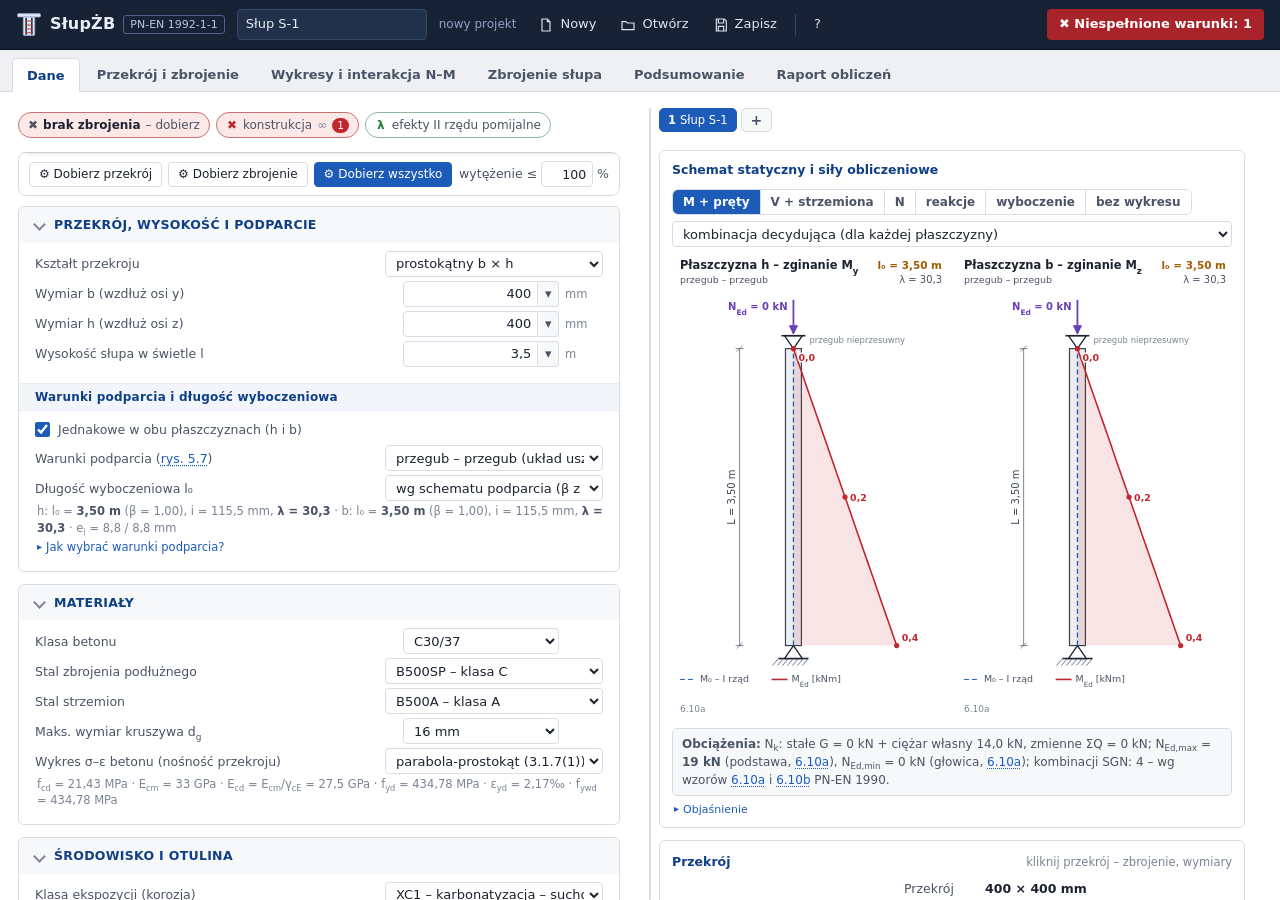
==== commit 1fe05104: "SłupŻB 1.2: funkcje przeniesione z BelkaŻB - szybkie sprawdzenia → Podsumowanie, „pokaż →” do miejsc" ====
--- a/webapp/slupzb.html
+++ b/webapp/slupzb.html
@@ -732,13 +732,28 @@
 .xychart circle[data-ci]:hover { r: 5; }
 @media print { .xychart circle[data-ci] { cursor: default; } }
 .schemesvg polyline, .schemesvg polygon, .schemesvg text, .schemesvg circle { pointer-events: none; }
+/* SłupŻB 1.2 – strefy kliknięcia przekroju, wykresy z kursorem */
+.secsvg.secedit .covz:hover { fill: var(--acc); fill-opacity: .10; stroke: none; }
+.secsvg.secedit circle.covz:hover, .secsvg.secedit path.covz[style]:hover, .secsvg.secedit .ringz:hover, .secsvg.secedit circle.inz[style]:hover { fill: none; stroke: var(--acc); stroke-opacity: .16; stroke-dasharray: none; }
+.secsvg.secedit .facez:hover, .secsvg.secedit .cornz:hover { fill: var(--acc); fill-opacity: .16; stroke: var(--acc); stroke-dasharray: 3 2; stroke-width: 1; }
+.secsvg.secedit .inz:hover { fill: var(--acc); fill-opacity: .06; stroke: var(--acc); stroke-dasharray: 4 3; }
+.secsvg .barhit { cursor: pointer; }
+.secsvg .barhit:hover { stroke: var(--acc); stroke-width: 1.4; }
+.secsvg .barhit.on { stroke: #c0262d; stroke-width: 2.4; fill: rgba(192, 38, 45, 0.16); }
+svg .ringz.zfail, svg circle.covz.zfail, svg path.covz[style].zfail { fill: none !important; stroke: var(--fail) !important; stroke-opacity: .35; stroke-dasharray: none !important; animation: zfk 1.4s ease-in-out infinite; }
+table.reqt tr.xclick { cursor: pointer; }
+table.reqt tr.xclick:hover td { background: color-mix(in srgb, var(--acc) 7%, transparent); }
+table.areas td.ok { background: color-mix(in srgb, var(--ok) 12%, transparent); font-weight: 600; }
+table.areas td, table.areas th { text-align: right; padding: 3px 7px; }
+svg.hchart .pinlab:hover rect { fill: #fff6e5; }
+.rebbar .ttl { font-size: 12.5px; color: var(--ink2); }
 
 /* wygenerowane przez gen_svgtheme.py – kolory rysunków SVG */
-:root { --sv-1b2230: #1b2230; --sv-1d2a3f: #1d2a3f; --sv-1d3f78: #1d3f78; --sv-1d5bb8: #1d5bb8; --sv-1d7f3c: #1d7f3c; --sv-39414f: #39414f; --sv-3d4656: #3d4656; --sv-4a5466: #4a5466; --sv-5d6778: #5d6778; --sv-6a3fb5: #6a3fb5; --sv-7a8494: #7a8494; --sv-9aa3b0: #9aa3b0; --sv-9b1c22: #9b1c22; --sv-a35d00: #a35d00; --sv-c0262d: #c0262d; --sv-eceef1: #eceef1; --sv-eef0f3: #eef0f3; --sv-f3f4f6: #f3f4f6; --sv-ffffff: #ffffff; }
-@media (prefers-color-scheme: dark) { :root:not([data-theme="light"]) { --sv-1b2230: #b8c2d7; --sv-1d2a3f: #aebcd3; --sv-1d3f78: #6e96d8; --sv-1d5bb8: #6497e3; --sv-1d7f3c: #6cda8f; --sv-39414f: #a2acbc; --sv-3d4656: #9ca7b9; --sv-4a5466: #909bae; --sv-5d6778: #8c96a6; --sv-6a3fb5: #9879cd; --sv-7a8494: #8e96a4; --sv-9aa3b0: #9aa3b0; --sv-9b1c22: #e0676c; --sv-a35d00: #fab04c; --sv-c0262d: #de696e; --sv-eceef1: #21262d; --sv-eef0f3: #1f242b; --sv-f3f4f6: #1d2027; --sv-ffffff: #151b24; } }
-:root[data-theme="dark"] { --sv-1b2230: #b8c2d7; --sv-1d2a3f: #aebcd3; --sv-1d3f78: #6e96d8; --sv-1d5bb8: #6497e3; --sv-1d7f3c: #6cda8f; --sv-39414f: #a2acbc; --sv-3d4656: #9ca7b9; --sv-4a5466: #909bae; --sv-5d6778: #8c96a6; --sv-6a3fb5: #9879cd; --sv-7a8494: #8e96a4; --sv-9aa3b0: #9aa3b0; --sv-9b1c22: #e0676c; --sv-a35d00: #fab04c; --sv-c0262d: #de696e; --sv-eceef1: #21262d; --sv-eef0f3: #1f242b; --sv-f3f4f6: #1d2027; --sv-ffffff: #151b24; }
-@media print { :root:not([data-print]) { --sv-1b2230: #1b2230; --sv-1d2a3f: #1d2a3f; --sv-1d3f78: #1d3f78; --sv-1d5bb8: #1d5bb8; --sv-1d7f3c: #1d7f3c; --sv-39414f: #39414f; --sv-3d4656: #3d4656; --sv-4a5466: #4a5466; --sv-5d6778: #5d6778; --sv-6a3fb5: #6a3fb5; --sv-7a8494: #7a8494; --sv-9aa3b0: #9aa3b0; --sv-9b1c22: #9b1c22; --sv-a35d00: #a35d00; --sv-c0262d: #c0262d; --sv-eceef1: #eceef1; --sv-eef0f3: #eef0f3; --sv-f3f4f6: #f3f4f6; --sv-ffffff: #ffffff; } }
-#report { --sv-1b2230: #1b2230; --sv-1d2a3f: #1d2a3f; --sv-1d3f78: #1d3f78; --sv-1d5bb8: #1d5bb8; --sv-1d7f3c: #1d7f3c; --sv-39414f: #39414f; --sv-3d4656: #3d4656; --sv-4a5466: #4a5466; --sv-5d6778: #5d6778; --sv-6a3fb5: #6a3fb5; --sv-7a8494: #7a8494; --sv-9aa3b0: #9aa3b0; --sv-9b1c22: #9b1c22; --sv-a35d00: #a35d00; --sv-c0262d: #c0262d; --sv-eceef1: #eceef1; --sv-eef0f3: #eef0f3; --sv-f3f4f6: #f3f4f6; --sv-ffffff: #ffffff; }
+:root { --sv-1b2230: #1b2230; --sv-1d2a3f: #1d2a3f; --sv-1d3f78: #1d3f78; --sv-1d5bb8: #1d5bb8; --sv-1d7f3c: #1d7f3c; --sv-39414f: #39414f; --sv-3d4656: #3d4656; --sv-4a5466: #4a5466; --sv-5d6778: #5d6778; --sv-6a3fb5: #6a3fb5; --sv-7a8494: #7a8494; --sv-7fa3e0: #7fa3e0; --sv-9aa3b0: #9aa3b0; --sv-9b1c22: #9b1c22; --sv-a04848: #a04848; --sv-a35d00: #a35d00; --sv-b5651d: #b5651d; --sv-c0262d: #c0262d; --sv-c9ced6: #c9ced6; --sv-c9d4e6: #c9d4e6; --sv-e08a8a: #e08a8a; --sv-e6a35a: #e6a35a; --sv-eceef1: #eceef1; --sv-eef0f3: #eef0f3; --sv-f3f4f6: #f3f4f6; --sv-ffffff: #ffffff; }
+@media (prefers-color-scheme: dark) { :root:not([data-theme="light"]) { --sv-1b2230: #b8c2d7; --sv-1d2a3f: #aebcd3; --sv-1d3f78: #6e96d8; --sv-1d5bb8: #6497e3; --sv-1d7f3c: #6cda8f; --sv-39414f: #a2acbc; --sv-3d4656: #9ca7b9; --sv-4a5466: #909bae; --sv-5d6778: #8c96a6; --sv-6a3fb5: #9879cd; --sv-7a8494: #8e96a4; --sv-7fa3e0: #81a4de; --sv-9aa3b0: #9aa3b0; --sv-9b1c22: #e0676c; --sv-a04848: #ad8585; --sv-a35d00: #fab04c; --sv-b5651d: #e2a064; --sv-c0262d: #de696e; --sv-c9ced6: #373d48; --sv-c9d4e6: #28354a; --sv-e08a8a: #de8c8c; --sv-e6a35a: #e3a663; --sv-eceef1: #21262d; --sv-eef0f3: #1f242b; --sv-f3f4f6: #1d2027; --sv-ffffff: #151b24; } }
+:root[data-theme="dark"] { --sv-1b2230: #b8c2d7; --sv-1d2a3f: #aebcd3; --sv-1d3f78: #6e96d8; --sv-1d5bb8: #6497e3; --sv-1d7f3c: #6cda8f; --sv-39414f: #a2acbc; --sv-3d4656: #9ca7b9; --sv-4a5466: #909bae; --sv-5d6778: #8c96a6; --sv-6a3fb5: #9879cd; --sv-7a8494: #8e96a4; --sv-7fa3e0: #81a4de; --sv-9aa3b0: #9aa3b0; --sv-9b1c22: #e0676c; --sv-a04848: #ad8585; --sv-a35d00: #fab04c; --sv-b5651d: #e2a064; --sv-c0262d: #de696e; --sv-c9ced6: #373d48; --sv-c9d4e6: #28354a; --sv-e08a8a: #de8c8c; --sv-e6a35a: #e3a663; --sv-eceef1: #21262d; --sv-eef0f3: #1f242b; --sv-f3f4f6: #1d2027; --sv-ffffff: #151b24; }
+@media print { :root:not([data-print]) { --sv-1b2230: #1b2230; --sv-1d2a3f: #1d2a3f; --sv-1d3f78: #1d3f78; --sv-1d5bb8: #1d5bb8; --sv-1d7f3c: #1d7f3c; --sv-39414f: #39414f; --sv-3d4656: #3d4656; --sv-4a5466: #4a5466; --sv-5d6778: #5d6778; --sv-6a3fb5: #6a3fb5; --sv-7a8494: #7a8494; --sv-7fa3e0: #7fa3e0; --sv-9aa3b0: #9aa3b0; --sv-9b1c22: #9b1c22; --sv-a04848: #a04848; --sv-a35d00: #a35d00; --sv-b5651d: #b5651d; --sv-c0262d: #c0262d; --sv-c9ced6: #c9ced6; --sv-c9d4e6: #c9d4e6; --sv-e08a8a: #e08a8a; --sv-e6a35a: #e6a35a; --sv-eceef1: #eceef1; --sv-eef0f3: #eef0f3; --sv-f3f4f6: #f3f4f6; --sv-ffffff: #ffffff; } }
+#report { --sv-1b2230: #1b2230; --sv-1d2a3f: #1d2a3f; --sv-1d3f78: #1d3f78; --sv-1d5bb8: #1d5bb8; --sv-1d7f3c: #1d7f3c; --sv-39414f: #39414f; --sv-3d4656: #3d4656; --sv-4a5466: #4a5466; --sv-5d6778: #5d6778; --sv-6a3fb5: #6a3fb5; --sv-7a8494: #7a8494; --sv-7fa3e0: #7fa3e0; --sv-9aa3b0: #9aa3b0; --sv-9b1c22: #9b1c22; --sv-a04848: #a04848; --sv-a35d00: #a35d00; --sv-b5651d: #b5651d; --sv-c0262d: #c0262d; --sv-c9ced6: #c9ced6; --sv-c9d4e6: #c9d4e6; --sv-e08a8a: #e08a8a; --sv-e6a35a: #e6a35a; --sv-eceef1: #eceef1; --sv-eef0f3: #eef0f3; --sv-f3f4f6: #f3f4f6; --sv-ffffff: #ffffff; }
 </style>
 
 <header id="top">
@@ -952,7 +967,7 @@
     },
     sec2: { method: 'nc', imp: 'theta', ei: '', c: '10', creep: 'calc', nsVar: 'full', V2: true, biax: '539', e0: true },
     sls: { RH: 50, t0: 28, cem: 'N', phiSel: 'auto', phi: 2.0, check: true },
-    reb: { nb: 3, nh: 3, dc: 16, dm: 16, nc: 8, nci: 0, sMax: 200, set: false },
+    reb: { nb: 3, nh: 3, dc: 16, dm: 16, nc: 8, nci: 0, dci: 0, sMax: 200, set: false, pf: false, fc: null, edge: {} },
     stir: { d: 'auto', s: 'auto', pins: 'auto', hookA: 135 },
     det: { base: 'found', top: 'cont', hTop: 300, hF: 800, cF: 50, lap: '100', sigma: 'fyd', Lmax: 12, kicker: 0 },
     fire: { R: '-', side: 'more', eta: 0.7, muSel: 'auto', mu: 0.7, l0fiK: 0.7 },
@@ -1042,15 +1057,25 @@
   rb.dc = num(rb.dc, 16); rb.dm = num(rb.dm, rb.dc); rb.set = rb.set !== false;
   rb.nci = clamp(Math.round(num(rb.nci, 0)), 0, 40); if (rb.nci > 0 && rb.nci < 4) rb.nci = 4;
   rb.sMax = Math.max(0, num(rb.sMax, 200));
+  rb.dci = num(rb.dci, 0); rb.vibOn = rb.vibOn === true; rb.vib = clamp(num(rb.vib, 50), 20, 90);
+  // zbrojenie zadane osobno dla każdego boku prostokąta (pf) – liczba prętów pośrednich i ich średnica
+  rb.pf = !!rb.pf;
+  const fc0 = rb.fc && typeof rb.fc === 'object' ? rb.fc : {};
+  rb.fc = {}; FACES.forEach(k => { const f = fc0[k] || {}, n0 = k === 'top' || k === 'bot' ? rb.nb - 2 : rb.nh - 2; rb.fc[k] = { n: clamp(Math.round(num(f.n, n0)), 0, 14), d: num(f.d, rb.dm) }; });
+  const ed0 = rb.edge && typeof rb.edge === 'object' ? rb.edge : {};
+  rb.edge = {}; Object.keys(ed0).forEach(k => { const e = ed0[k] || {}; if (!/^\d+$/.test(k)) return; const o = {}; if (e.n !== undefined && e.n !== 'auto' && e.n !== '') o.n = clamp(Math.round(num(e.n, 0)), 0, 20); if (e.d) o.d = num(e.d, rb.dm); if (Object.keys(o).length) rb.edge[k] = o; });
   const st = S.stir;
   st.d = st.d === 'auto' ? 'auto' : num(st.d, 8); st.s = st.s === 'auto' || st.s === '' ? 'auto' : num(st.s, 200);
   if (!['auto', 'all', 'none'].includes(st.pins)) st.pins = 'auto';
   st.hookA = num(st.hookA, 135) === 90 ? 90 : 135;
+  const optA = v => (v === 'auto' || v === '' || v === null || v === undefined || !isFinite(+v)) ? 'auto' : Math.max(0, +v);
+  st.sRed = optA(st.sRed); st.zB = optA(st.zB); st.zT = optA(st.zT);
   const dt = S.det;
   dt.base = dt.base === 'col' ? 'col' : 'found'; dt.top = dt.top === 'anch' ? 'anch' : 'cont';
   ['hTop', 'hF', 'cF', 'Lmax', 'kicker'].forEach(k => dt[k] = num(dt[k], D.det[k]));
   if (!['50', '100'].includes(String(dt.lap))) dt.lap = '100'; dt.lap = String(dt.lap);
   dt.sigma = dt.sigma === 'actual' ? 'actual' : 'fyd';
+  dt.l0Man = (dt.l0Man === 'auto' || dt.l0Man === '' || dt.l0Man == null || !isFinite(+dt.l0Man)) ? 'auto' : Math.max(0, +dt.l0Man);
   const F = S.fire;
   if (!FIRE_COL[F.R]) F.R = '-';
   F.side = F.side === 'one' ? 'one' : 'more';
@@ -1220,7 +1245,19 @@
 
 /* --------------------------------------------------------- układ prętów */
 const tieDiaAuto = dmax => TIE_DIAS.find(d => d >= Math.max(6, dmax / 4)) || 12;
-function tieDia(S) { const dmax = Math.max(S.reb.dc, ['circ', 'ring'].includes(S.geom.shape) ? 0 : S.reb.dm); return S.stir.d === 'auto' ? tieDiaAuto(dmax) : S.stir.d; }
+// boki prostokąta: góra, dół (pręty wzdłuż b), lewy, prawy (pręty wzdłuż h)
+const FACES = ['top', 'bot', 'lft', 'rgt'];
+const FACE_N = { top: 'górny', bot: 'dolny', lft: 'lewy', rgt: 'prawy' };
+function rectFaces(S) { const rb = S.reb; if (rb.pf && rb.fc) return rb.fc; const o = {}; FACES.forEach(k => { o[k] = { n: Math.max(0, (k === 'top' || k === 'bot' ? rb.nb : rb.nh) - 2), d: rb.dm }; }); return o; }
+// największa średnica prętów podłużnych (strzemiona auto, otulina c_min,b)
+function rebDmax(S) {
+  const rb = S.reb, sh = S.geom.shape;
+  if (sh === 'circ') return rb.dc;
+  if (sh === 'ring') return Math.max(rb.dc, rb.nci ? (rb.dci || rb.dc) : 0);
+  if (sh === 'rect') { if (!rb.pf) return Math.max(rb.dc, rb.dm); const F = rectFaces(S); return Math.max(rb.dc, ...FACES.map(k => F[k].n ? F[k].d : 0)); }
+  return Math.max(rb.dc, rb.dm, ...Object.values(rb.edge || {}).map(e => e.d || 0));
+}
+function tieDia(S) { const dmax = rebDmax(S); return S.stir.d === 'auto' ? tieDiaAuto(dmax) : S.stir.d; }
 // pokrycie prętów w świetle ≤ 150 mm od pręta utrzymanego strzemieniem (9.5.3(6)) – zachłannie, najmniej szpilek
 function restrainFace(pos, dia, mode, pre) {
   const n = pos.length, R = pre ? pre.slice() : new Array(n).fill(false);
@@ -1237,19 +1274,31 @@
   }
   return R;
 }
+// opis zbrojenia podłużnego (raport, zestawienia)
+function rebText(R) {
+  const S = R.S, g = R.g, lay = R.lay, rb = S.reb;
+  if (!lay.n) return '';
+  if (g.circ) return `${lay.n}⌀${lay.dmax} równomiernie na obwodzie`;
+  if (g.ring) return `${rb.nc}⌀${rb.dc} na obwodzie zewnętrznym${rb.nci ? ` i ${rb.nci}⌀${rb.dci || rb.dc} na obwodzie wewnętrznym` : ''}`;
+  if (g.isPoly) { const nC = lay.bars.filter(q => q.corner).length, mid = lay.bars.filter(q => !q.corner), ds = [...new Set(mid.map(q => q.d))];
+    return `${lay.n} prętów: ⌀${rb.dc} w narożach i przecięciach obrysów strzemion (${nC} szt.)` + (mid.length ? `, pośrednie ${ds.map(d => `${mid.filter(q => q.d === d).length}⌀${d}`).join(' + ')} na ścianach` + ((lay.edges || []).some(e => e.man) ? ' (liczba prętów zadana dla krawędzi)' : rb.sMax ? ` co ≤ ${rb.sMax} mm` : '') : ''); }
+  const F = lay.faces, fs = FACES.map(k => F[k]);
+  if (!lay.pf) return `${lay.n} prętów: narożne 4⌀${rb.dc}${lay.n > 4 ? `, pośrednie ⌀${rb.dm} (wzdłuż b: ${rb.nb} szt., wzdłuż h: ${rb.nh} szt. – z narożnymi)` : ''}`;
+  return `${lay.n} prętów: narożne 4⌀${rb.dc}` + (fs.some(f => f.nm) ? '; pośrednie – ' + fs.map(f => `bok ${FACE_N[f.k]} ${f.nm ? `${f.nm}⌀${f.d}` : '—'}`).join(', ') : '');
+}
 function layoutBars(S, g, cov, m) {
   const rb = S.reb, dt = tieDia(S), c = cov.cnom, rin = mandrelMin(dt) / 2;
   const lay = { bars: [], dt, issues: [], faces: {}, legs: { y: 2, z: 2 }, pins: [], set: rb.set };
   const smin = d => Math.max(d, S.mat.dg + 5, 20);
   if (!rb.set) { lay.As = 0; lay.n = 0; lay.dmax = 0; lay.dmin = 0; return lay; }
   if (g.ring) {
-    const d = rb.dc, n = rb.nc, ni = rb.nci, Rs = g.D / 2 - c - dt - d / 2, Rsi = g.Di / 2 + c + dt + d / 2;
+    const d = rb.dc, di = rb.dci || rb.dc, n = rb.nc, ni = rb.nci, Rs = g.D / 2 - c - dt - d / 2, Rsi = g.Di / 2 + c + dt + di / 2;
     lay.Rs = Rs; lay.Rt = g.D / 2 - c - dt / 2; lay.Rsi = ni ? Rsi : null; lay.Rti = ni ? g.Di / 2 + c + dt / 2 : null;
-    for (let k = 0; k < n; k++) { const t = (k + 0.5) * 2 * Math.PI / n; lay.bars.push({ x: g.D / 2 + Rs * Math.sin(t), y: g.D / 2 - Rs * Math.cos(t), d, A: area(d), corner: false, face: 'c' }); }
-    for (let k = 0; k < ni; k++) { const t = (k + 0.5) * 2 * Math.PI / ni; lay.bars.push({ x: g.D / 2 + Rsi * Math.sin(t), y: g.D / 2 - Rsi * Math.cos(t), d, A: area(d), corner: false, face: 'ci' }); }
+    for (let k = 0; k < n; k++) { const t = (k + 0.5) * 2 * Math.PI / n; lay.bars.push({ x: g.D / 2 + Rs * Math.sin(t), y: g.D / 2 - Rs * Math.cos(t), d, A: area(d), corner: false, face: 'c', side: 'out' }); }
+    for (let k = 0; k < ni; k++) { const t = (k + 0.5) * 2 * Math.PI / ni; lay.bars.push({ x: g.D / 2 + Rsi * Math.sin(t), y: g.D / 2 - Rsi * Math.cos(t), d: di, A: area(di), corner: false, face: 'ci', side: 'in' }); }
     const ch = 2 * Rs * Math.sin(Math.PI / n), chi = ni ? 2 * Rsi * Math.sin(Math.PI / ni) : Infinity;
-    lay.smin = smin(d); lay.faces.c = { n, clear: Math.min(ch, chi) - d, ctc: ch };
-    if (ni && Rs - Rsi - d < lay.smin) lay.issues.push('ścianka za cienka na dwie warstwy prętów');
+    lay.smin = smin(Math.max(d, ni ? di : 0)); lay.faces.c = { n, clear: Math.min(ch - d, chi - di), ctc: ch, ctcIn: ni ? chi : 0, clearOut: ch - d, clearIn: ni ? chi - di : Infinity };
+    if (ni && Rs - Rsi - (d + di) / 2 < lay.smin) lay.issues.push('ścianka za cienka na dwie warstwy prętów');
     if (Rs - d / 2 < g.Di / 2 + c) lay.issues.push('pręty nie mieszczą się w ściance');
     lay.legs = { y: 2, z: 2 }; lay.restrained = lay.bars.length;
   } else if (g.isPoly) {
@@ -1257,37 +1306,49 @@
   } else if (g.circ) {
     const d = rb.dc, n = rb.nc, Rs = g.D / 2 - c - dt - d / 2;
     lay.Rs = Rs; lay.Rt = g.D / 2 - c - dt / 2;
-    for (let k = 0; k < n; k++) { const t = (k + 0.5) * 2 * Math.PI / n; lay.bars.push({ x: g.D / 2 + Rs * Math.sin(t), y: g.D / 2 - Rs * Math.cos(t), d, A: area(d), corner: false, face: 'c' }); }
+    for (let k = 0; k < n; k++) { const t = (k + 0.5) * 2 * Math.PI / n; lay.bars.push({ x: g.D / 2 + Rs * Math.sin(t), y: g.D / 2 - Rs * Math.cos(t), d, A: area(d), corner: false, face: 'c', side: 'out' }); }
     const chord = 2 * Rs * Math.sin(Math.PI / n);
     lay.clear = { c: chord - d }; lay.smin = smin(d);
     lay.faces.c = { n, clear: chord - d, ctc: chord };
     lay.legs = { y: 2, z: 2 }; lay.restrained = lay.bars.length;
   } else {
-    const nb = rb.nb, nh = rb.nh, dc = rb.dc, dm = rb.dm;
-    const offC = c + dt + Math.max(dc / 2, rin - (rin - dc / 2) / Math.SQRT2);
-    const offM = c + dt + dm / 2;
-    lay.offC = offC; lay.offM = offM; lay.rin = rin;
-    const xs = [], ys = [];
-    for (let k = 0; k < nb; k++) xs.push(offC + k * (g.b - 2 * offC) / (nb - 1));
-    for (let k = 0; k < nh; k++) ys.push(offC + k * (g.h - 2 * offC) / (nh - 1));
-    const dB = xs.map((_, k) => (k === 0 || k === nb - 1) ? dc : dm), dH = ys.map((_, k) => (k === 0 || k === nh - 1) ? dc : dm);
-    const rB = restrainFace(xs, dB, S.stir.pins), rH = restrainFace(ys, dH, S.stir.pins);
-    const add = (x, y, d, corner, face, rest) => lay.bars.push({ x, y, d, A: area(d), corner, face, rest });
-    add(offC, offC, dc, true, 'c', true); add(g.b - offC, offC, dc, true, 'c', true); add(offC, g.h - offC, dc, true, 'c', true); add(g.b - offC, g.h - offC, dc, true, 'c', true);
-    for (let k = 1; k < nb - 1; k++) { add(xs[k], offM, dm, false, 'b', rB[k]); add(xs[k], g.h - offM, dm, false, 'b', rB[k]); }
-    for (let k = 1; k < nh - 1; k++) { add(offM, ys[k], dm, false, 'h', rH[k]); add(g.b - offM, ys[k], dm, false, 'h', rH[k]); }
-    const clr = (p, d) => { let mn = Infinity; for (let k = 0; k < p.length - 1; k++) mn = Math.min(mn, p[k + 1] - p[k] - (d[k] + d[k + 1]) / 2); return mn; };
-    const farB = (() => { let mx = 0; xs.forEach((x, k) => { let best = Infinity; xs.forEach((x2, j) => { if (rB[j]) best = Math.min(best, Math.abs(x - x2) - (dB[k] + dB[j]) / 2); }); mx = Math.max(mx, rB[k] ? 0 : best); }); return mx; })();
-    const farH = (() => { let mx = 0; ys.forEach((y, k) => { let best = Infinity; ys.forEach((y2, j) => { if (rH[j]) best = Math.min(best, Math.abs(y - y2) - (dH[k] + dH[j]) / 2); }); mx = Math.max(mx, rH[k] ? 0 : best); }); return mx; })();
-    lay.faces.b = { n: nb, pos: xs, dia: dB, rest: rB, clear: clr(xs, dB), ctc: nb > 1 ? xs[1] - xs[0] : 0, far: farB };
-    lay.faces.h = { n: nh, pos: ys, dia: dH, rest: rH, clear: clr(ys, dH), ctc: nh > 1 ? ys[1] - ys[0] : 0, far: farH };
-    lay.smin = smin(Math.max(dc, dm));
-    // szpilki: w kierunku h (łączą pręty ścian b) i w kierunku b (łączą pręty ścian h)
-    for (let k = 1; k < nb - 1; k++) if (rB[k]) lay.pins.push({ dir: 'h', x: xs[k], d: dm });
-    for (let k = 1; k < nh - 1; k++) if (rH[k]) lay.pins.push({ dir: 'b', y: ys[k], d: dm });
+    // przekrój prostokątny: 4 pręty narożne ⌀_c, na każdym boku n prętów pośrednich ⌀ (osobno dla boków górnego, dolnego, lewego i prawego)
+    const dc = rb.dc, F = rectFaces(S);
+    const offC = c + dt + Math.max(dc / 2, rin - (rin - dc / 2) / Math.SQRT2), off = d => c + dt + d / 2;
+    lay.offC = offC; lay.rin = rin; lay.pf = !!rb.pf;
+    const withM = FACES.filter(k => F[k].n > 0);
+    lay.offM = withM.length ? Math.min(...withM.map(k => off(F[k].d))) : offC;
+    const add = (x, y, d, corner, face, rest, side) => lay.bars.push({ x, y, d, A: area(d), corner, face, rest, side });
+    add(offC, offC, dc, true, 'c', true, 'c'); add(g.b - offC, offC, dc, true, 'c', true, 'c'); add(offC, g.h - offC, dc, true, 'c', true, 'c'); add(g.b - offC, g.h - offC, dc, true, 'c', true, 'c');
+    const faceOf = k => {
+      const f = F[k], hz = k === 'top' || k === 'bot', L = hz ? g.b : g.h, n = f.n;
+      const pos = [offC]; for (let j = 1; j <= n; j++) pos.push(offC + j * (L - 2 * offC) / (n + 1)); pos.push(L - offC);
+      const dia = pos.map((_, j) => (j === 0 || j === n + 1) ? dc : f.d);
+      const rest = restrainFace(pos, dia, S.stir.pins);
+      const c0 = k === 'top' || k === 'lft' ? off(f.d) : (hz ? g.h : g.b) - off(f.d);
+      for (let j = 1; j <= n; j++) add(hz ? pos[j] : c0, hz ? c0 : pos[j], f.d, false, hz ? 'b' : 'h', rest[j], k);
+      let clear = Infinity, ctc = 0, far = 0;
+      for (let j = 0; j < pos.length - 1; j++) { clear = Math.min(clear, pos[j + 1] - pos[j] - (dia[j] + dia[j + 1]) / 2); ctc = Math.max(ctc, pos[j + 1] - pos[j]); }
+      pos.forEach((u, j) => { if (rest[j]) return; let best = Infinity; pos.forEach((u2, i) => { if (rest[i]) best = Math.min(best, Math.abs(u - u2) - (dia[j] + dia[i]) / 2); }); far = Math.max(far, best); });
+      return { k, n: n + 2, nm: n, d: f.d, pos, dia, rest, clear, ctc, far, c0, hz };
+    };
+    FACES.forEach(k => { lay.faces[k] = faceOf(k); });
+    const agg = (A, B) => { const M = A.n >= B.n ? A : B; return { n: M.n, pos: M.pos, dia: M.dia, rest: M.rest, clear: Math.min(A.clear, B.clear), ctc: Math.max(A.ctc, B.ctc), far: Math.max(A.far, B.far) }; };
+    lay.faces.b = agg(lay.faces.top, lay.faces.bot); lay.faces.h = agg(lay.faces.lft, lay.faces.rgt);
+    lay.smin = smin(Math.max(dc, ...withM.map(k => F[k].d)));
+    // szpilki: w kierunku h (łączą pręty boków górnego i dolnego) i w kierunku b (boków lewego i prawego); wspólna szpilka dla prętów naprzeciw siebie
+    const pinsOf = (A, B, dir) => {
+      const P = [];
+      [A, B].forEach(fc => fc.pos.forEach((u, j) => { if (j === 0 || j === fc.pos.length - 1 || !fc.rest[j]) return; const q = P.find(p => Math.abs(p.u - u) <= (p.d + fc.dia[j]) / 2 + 5); if (q) { q.d = Math.max(q.d, fc.dia[j]); return; } P.push({ u, d: fc.dia[j] }); }));
+      P.forEach(p => lay.pins.push(dir === 'h' ? { dir, x: p.u, d: p.d } : { dir, y: p.u, d: p.d }));
+    };
+    pinsOf(lay.faces.top, lay.faces.bot, 'h'); pinsOf(lay.faces.lft, lay.faces.rgt, 'b');
     lay.legs = { y: 2 + lay.pins.filter(p => p.dir === 'h').length, z: 2 + lay.pins.filter(p => p.dir === 'b').length };
     lay.restrained = lay.bars.filter(b => b.rest).length;
     if (g.b - 2 * offC < 0 || g.h - 2 * offC < 0) lay.issues.push('pręty nie mieszczą się w przekroju');
+    // prześwit na buławę wibratora: największe pole między strzemieniem a szpilkami (8.2(4) – zagęszczenie betonu)
+    const cut = (L, ps) => { const u = [c + dt, ...ps.sort((a, b) => a - b), L - c - dt]; let mx = 0; for (let j = 0; j < u.length - 1; j++) mx = Math.max(mx, u[j + 1] - u[j]); return mx; };
+    lay.core = Math.min(cut(g.b, lay.pins.filter(p => p.dir === 'h').map(p => p.x)), cut(g.h, lay.pins.filter(p => p.dir === 'b').map(p => p.y))) - 2 * dt - Math.max(dc, ...withM.map(k => F[k].d));
   }
   lay.As = lay.bars.reduce((a, b) => a + b.A, 0);
   lay.n = lay.bars.length;
@@ -1327,21 +1388,37 @@
     sides.push({ t, ax: 'x', c0: t.y0 + offM, cC: t.y0 + offC, a: t.x0 + offC, b: t.x1 - offC }, { t, ax: 'x', c0: t.y1 - offM, cC: t.y1 - offC, a: t.x0 + offC, b: t.x1 - offC });
     sides.push({ t, ax: 'y', c0: t.x0 + offM, cC: t.x0 + offC, a: t.y0 + offC, b: t.y1 - offC }, { t, ax: 'y', c0: t.x1 - offM, cC: t.x1 - offC, a: t.y0 + offC, b: t.y1 - offC });
   });
-  // pręty pośrednie: równomiernie między kolejnymi prętami utrzymanymi na boku leżącym przy zewnętrznej ścianie
   const onSide = sd => B.filter(q => (sd.ax === 'x' ? Math.abs(q.y - sd.c0) <= offC - offM + 2 && q.x >= sd.a - 2 && q.x <= sd.b + 2 : Math.abs(q.x - sd.c0) <= offC - offM + 2 && q.y >= sd.a - 2 && q.y <= sd.b + 2));
-  if (sMax > 0) sides.forEach(sd => {
-    const ex = onSide(sd).map(q => sd.ax === 'x' ? q.x : q.y).sort((u, v) => u - v);
-    for (let k = 0; k < ex.length - 1; k++) {
-      const u0 = ex[k], u1 = ex[k + 1], gap = u1 - u0, um = (u0 + u1) / 2;
-      const xm = sd.ax === 'x' ? um : sd.c0, ym = sd.ax === 'x' ? sd.c0 : um;
-      if (!inPoly(xm, ym, P) || dOut(xm, ym) > offM + 1) continue;
-      const n = Math.ceil(gap / sMax - 1e-9);
-      for (let j = 1; j < n; j++) {
-        const u = u0 + gap * j / n, x = sd.ax === 'x' ? u : sd.c0, y = sd.ax === 'x' ? sd.c0 : u;
-        if (B.some(q => Math.hypot(q.x - x, q.y - y) - (q.d + dm) / 2 < sm - 1e-6)) continue;
-        put(x, y, dm, false);
+  // pręty pośrednie na zewnętrznych krawędziach obrysu: równomiernie między prętami utrzymanymi (naroża, przecięcia strzemion);
+  // liczba wg rozstawu ≤ s_max albo zadana dla krawędzi (rb.edge[nr krawędzi] = {n, d})
+  const EO = rb.edge || {};
+  lay.edges = [];
+  edges.forEach(([pa, pb], ei) => {
+    const hz = Math.abs(pa[1] - pb[1]) < 1e-6, eC = hz ? pa[1] : pa[0], lo = Math.min(hz ? pa[0] : pa[1], hz ? pb[0] : pb[1]), hi = Math.max(hz ? pa[0] : pa[1], hz ? pb[0] : pb[1]);
+    const mx = (pa[0] + pb[0]) / 2, my = (pa[1] + pb[1]) / 2;
+    let sg = 1; if (!inPoly(mx + (hz ? 0 : 3), my + (hz ? 3 : 0), P)) sg = -1;
+    const ov = EO[ei] || {}, dE = ov.d || dm, offE = c + dt + dE / 2, cc = eC + sg * offE;
+    const on = B.filter(q => { const dist = ((hz ? q.y : q.x) - eC) * sg, u = hz ? q.x : q.y; return dist >= Math.min(offC, offE) - 2 && dist <= Math.max(offC, offE) + 2 && u >= lo - offC - 2 && u <= hi + offC + 2; });
+    const us = on.map(q => hz ? q.x : q.y).sort((u, v) => u - v);
+    const gaps = [];
+    for (let k = 0; k < us.length - 1; k++) {
+      const u0 = us[k], u1 = us[k + 1], um = (u0 + u1) / 2, xm = hz ? um : cc, ym = hz ? cc : um;
+      if (u1 - u0 < 1 || !inPoly(xm, ym, P) || dOut(xm, ym) > offE + 1) continue;
+      gaps.push({ u0, u1, len: u1 - u0, cnt: 0 });
+    }
+    if (!gaps.length) return;
+    if (ov.n !== undefined) { for (let i = 0; i < ov.n; i++) { const gq = gaps.reduce((a, q) => (q.len / (q.cnt + 1) > a.len / (a.cnt + 1) ? q : a)); gq.cnt++; } }
+    else if (sMax > 0) gaps.forEach(gq => { gq.cnt = Math.max(0, Math.ceil(gq.len / sMax - 1e-9) - 1); });
+    let placed = 0, ctc = 0;
+    gaps.forEach(gq => {
+      ctc = Math.max(ctc, gq.len / (gq.cnt + 1));
+      for (let j = 1; j <= gq.cnt; j++) {
+        const u = gq.u0 + gq.len * j / (gq.cnt + 1), x = hz ? u : cc, y = hz ? cc : u;
+        if (B.some(q => Math.hypot(q.x - x, q.y - y) - (q.d + dE) / 2 < Math.min(sm, smin(dE)) - 1e-6)) continue;
+        const o = put(x, y, dE, false); o.edge = ei; placed++;
       }
-    }
+    });
+    lay.edges.push({ ei, hz, eC, sg, lo, hi, cc, n: placed, d: dE, man: ov.n !== undefined, dman: !!ov.d, gaps: gaps.length, ctc, len: gaps.reduce((a, q) => a + q.len, 0) });
   });
   // utrzymanie prętów (≤ 150 mm w świetle od pręta utrzymanego) – po bokach strzemion; szpilki w poprzek obrysu
   let far = 0; const pins = [];
@@ -2038,7 +2115,9 @@
   const al1 = cd > 3 * dia ? 0.7 : 1.0;
   const lbdT = Math.max(al1 * lbrqd, lbminT);
   const lbd = Math.max(lbdC, tension ? lbdT : 0);
-  return { dia, eta1, eta2, fbd, sigma, lbrqd, a6, l0minC, l0C, l0T, l0, tension, lbminC, lbdC, lbminT, al1, lbdT, lbd, cd };
+  // długość zakładu zadana ręcznie (kliknięcie wymiaru zakładu na rysunku) – sprawdzana z wymaganą
+  const l0req = l0, l0man = S.det.l0Man !== 'auto' && S.det.l0Man > 0;
+  return { dia, eta1, eta2, fbd, sigma, lbrqd, a6, l0minC, l0C, l0T, l0: l0man ? ceilTo(S.det.l0Man, 10) : l0, l0req, l0man, tension, lbminC, lbdC, lbminT, al1, lbdT, lbd, cd };
 }
 
 /* ----------------------------------------------- strzemiona i zestawienie stali */
@@ -2054,10 +2133,13 @@
   s = Math.max(50, s);
   let sRed = floorTo(Math.min(sclRed, s), sclRed < 100 ? 10 : 25); if (sRed < 50) sRed = floorTo(sclRed, 5);
   sRed = Math.max(40, Math.min(sRed, s));
+  const sRedMan = S.stir.sRed !== 'auto' && S.stir.sRed > 0 ? Math.max(40, S.stir.sRed) : null; if (sRedMan) sRed = sRedMan;
   const L = g.L;
   const zB0 = g.dmax;                                       // strefa przy stropie / fundamencie (9.5.3(4))
   const lapZone = dmaxL > 14 ? anch.l0 + 4 * dmaxL : 0;     // strefa zakładu (9.5.3(4), 8.7.4.2(4))
-  const zBot = Math.min(L, Math.max(zB0, lapZone)), zTop = Math.min(L - zBot, zB0);
+  const zBotReq = Math.min(L, Math.max(zB0, lapZone)), zTopReq = Math.min(L - zBotReq, zB0);
+  const zMan = S.stir.zB !== 'auto' || S.stir.zT !== 'auto';
+  const zBot = S.stir.zB !== 'auto' ? Math.min(L, S.stir.zB) : zBotReq, zTop = Math.min(L - zBot, S.stir.zT !== 'auto' ? S.stir.zT : zB0);
   const zMid = Math.max(0, L - zBot - zTop);
   const first = 50;
   const pos = [];
@@ -2069,7 +2151,7 @@
   const sets = P.length;
   // długości
   const c = S.env.cnomSel === 'manual' ? num(S.env.cnomVal, 30) : null;
-  return { dt, dtReq, scl, sclRed, sAuto, sShear, sMan, s, sRed, zBot, zTop, zMid, lapZone, zB0, pos: P, sets, pB, pM, pT, cman: c };
+  return { dt, dtReq, scl, sclRed, sAuto, sShear, sMan, s, sRed, sRedMan, zBot, zTop, zMid, zBotReq, zTopReq, zMan, lapZone, zB0, pos: P, sets, pB, pM, pT, cman: c };
 }
 function schedule(S, g, lay, cov, anch, ties) {
   const rows = [], dt = lay.dt, c = cov.cnom;
@@ -2127,7 +2209,7 @@
   const g = R.g = geomCalc(S, R);
   if (R.errors.length) return R;
   const dt0 = tieDia(S);
-  const cov = R.cov = coverCalc(S, m, S.reb.set ? Math.max(S.reb.dc, g.round ? 0 : S.reb.dm) : 12, dt0);
+  const cov = R.cov = coverCalc(S, m, S.reb.set ? rebDmax(S) : 12, dt0);
   const lay = R.lay = layoutBars(S, g, cov, m);
   R.bare = !lay.n;
   const cr = R.creep = creepCalc(S, m, g);
@@ -2394,7 +2476,9 @@
     opt = opt || {};
     const ratio = opt.ratio !== undefined ? opt.ratio : (opt.rel === '≥' ? (Ed > 0 ? (Rd > 0 ? Ed / Rd : Infinity) : 0) : (Rd > 0 ? Ed / Rd : (Ed > 0 ? Infinity : 0)));
     const status = opt.status || (ratio <= 1 + 1e-6 ? 'ok' : (opt.soft ? 'warn' : 'fail'));
-    C.push({ grp, id, name, ref, Ed, Rd, unit, ratio, status, rel: opt.rel || '≤', note: opt.note || '', fmt: opt.fmt, at: opt.at || null, sec: opt.sec || null });
+    // klucz stały (bez wartości liczbowych w nazwie) – znaczniki „sprawdzone” w Podsumowaniu
+    let key = id + '|' + String(name).replace(/\d+(?:[.,]\d+)?/g, '#'); while (C.some(q => q.key === key)) key += '+';
+    C.push({ grp, id, name, ref, Ed, Rd, unit, ratio, status, rel: opt.rel || '≤', note: opt.note || '', fmt: opt.fmt, at: opt.at || null, sec: opt.sec || null, key });
     return C[C.length - 1];
   };
   const gK = 'Otulina i trwałość', gD = 'Konstrukcja (rozdz. 8 i 9.5)', gN = 'SGN – ściskanie ze zginaniem', gS = 'SGN – smukłość i efekty II rzędu', gV = 'SGN – ścinanie', gU = 'SGU – naprężenia i rysy', gF = 'Odporność ogniowa (PN-EN 1992-1-2)';
@@ -2478,6 +2562,7 @@
     else { const nC = g.convex.length, hit = g.convex.filter(([x, y]) => lay.bars.some(q => Math.hypot(q.x - x, q.y - y) <= (lay.offC || 50) * 1.5 + 2)).length; add(gD, 'nbars', 'Pręt w każdym narożu przekroju', '9.5.2(4)', nC, hit, 'szt.', { rel: '≥', ratio: hit >= nC ? nC / Math.max(hit, 1) : Infinity, status: hit >= nC ? 'ok' : 'fail', sec: 'det', note: `naroży wypukłych: ${nC}` }); }
     const clr = lay.minClear;
     if (lay.n > 1) add(gD, 'sp', 'Odstęp prętów w świetle ≥ max(⌀; d_g + 5 mm; 20 mm)', '8.2(2)', lay.smin, clr, 'mm', { rel: '≥', sec: 'det' });
+    if (lay.core !== undefined && S.reb.vibOn) add(gD, 'vib', `Prześwit na buławę wibratora ⌀${S.reb.vib} mm (pole między strzemieniem i szpilkami)`, '8.2(4)', S.reb.vib + 10, lay.core, 'mm', { rel: '≥', soft: true, note: 'zagęszczanie betonu buławą wprowadzaną od góry wewnątrz zbrojenia; wyłącz opcję przy innym sposobie zagęszczania', sec: 'det' });
     if (lay.issues.length) add(gD, 'fit', 'Rozmieszczenie prętów w przekroju', '8.2', 1, 0, '', { ratio: Infinity, status: 'fail', note: lay.issues.join('; '), fmt: 'text', sec: 'det' });
     if (!g.round) {
       const far = g.isPoly ? lay.far : Math.max(lay.faces.b.far, lay.faces.h.far);
@@ -2487,6 +2572,8 @@
     add(gD, 'phit', 'Średnica strzemion ⌀_t ≥ max(6 mm; ⌀_max/4)', '9.5.3(1)', T.dtReq, lay.dt, 'mm', { rel: '≥', sec: 'ties' });
     add(gD, 'st', 'Rozstaw strzemion s ≤ s_cl,tmax = min(20⌀_min; b; 400 mm)', '9.5.3(3)', T.s, T.scl, 'mm', { sec: 'ties' });
     add(gD, 'st2', 'Rozstaw strzemion przy stropach i w strefie zakładów ≤ 0,6·s_cl,tmax', '9.5.3(4)', T.sRed, T.sclRed, 'mm', { sec: 'ties' });
+    if (T.zMan) { const req = Math.max(T.zBotReq, T.zTopReq), short = Math.max(T.zBotReq - T.zBot, Math.min(T.zTopReq, g.L - T.zBot) - T.zTop); add(gD, 'stz', 'Długość stref zagęszczenia strzemion (przy stropach i w strefie zakładu) – zadana ręcznie', '9.5.3(4)', Math.max(T.zBotReq, T.zTopReq), Math.max(T.zBotReq, T.zTopReq) - Math.max(0, short), 'mm', { rel: '≥', note: `dół ${Math.round(T.zBot)} mm (wymagane ${Math.round(T.zBotReq)}), góra ${Math.round(T.zTop)} mm (wymagane ${Math.round(T.zTopReq)})`, sec: 'ties' }); }
+    if (R.anch && R.anch.l0man) add(gD, 'lap', 'Długość zakładu prętów l₀ – zadana ręcznie', '8.7.3', R.anch.l0req, R.anch.l0, 'mm', { rel: '≥', sec: 'anch' });
     const sch = R.sched;
     if (sch && sch.tooLong.length) add(gD, 'Lmax', `Długość pręta ≤ L_max = ${S.det.Lmax} m`, '—', Math.max(...sch.tooLong.map(r => r.len)) / 1000, S.det.Lmax, 'm', { soft: true, note: 'podziel pręty zakładem', sec: 'sched' });
     if (S.det.base === 'found') {
@@ -2566,7 +2653,7 @@
 }
 function applyCand(S, cd) {
   const T = JSON.parse(JSON.stringify(S));
-  T.reb.set = true; T.reb.dc = cd.d; T.reb.dm = cd.d;
+  T.reb.set = true; T.reb.dc = cd.d; T.reb.dm = cd.d; T.reb.pf = false; T.reb.edge = {}; T.reb.dci = 0;
   if (cd.sMax !== undefined) T.reb.sMax = cd.sMax;
   else if (cd.nc) { T.reb.nc = cd.nc; T.reb.nci = cd.nci || 0; }
   else { T.reb.nb = cd.nb; T.reb.nh = cd.nh; }
@@ -2649,7 +2736,7 @@
   bucklingDir, imperfection, unitM, itemDist, genCombos, comboDesc, superpose, evalDir, m2Shape, fireCalc, anchCalc, schedule,
   autoReb, designDims, dimCandidates, applyDims, dimLabel, tryDims, badChecks, rebCandidates, applyCand, newItem, newRow, psiOf, normItem, normRow, tieDia, tieDiaAuto, barsDir, partsOf, mkCurve,
   CONCRETE, CONC_NAMES, STEEL, STEEL_LIST, BAR_DIAS, MAIN_DIAS, TIE_DIAS, EXPOSURES, EXP_DESC, PSI, VAR_KINDS, SCH, DIRS, FIRE_COL, FIRE_MIN, WMAX, MIN_CLASS, CMIN_DUR,
-  area, num, clamp, massPerM, mandrelMin, classIdx, ETA_IDS, NPT, XI,
+  area, num, clamp, massPerM, mandrelMin, classIdx, ETA_IDS, NPT, XI, FACES, FACE_N, rectFaces, rebDmax, rebText,
 };
 if (typeof module !== 'undefined' && module.exports) module.exports = API;
 root.EC2 = API;
@@ -2703,7 +2790,51 @@
   if (/tab\. 4\./.test(r) && !out.includes('4.4.1')) out.push('4.4.1');
   return out.length ? out : keys.filter(k => r.includes(k)).slice(0, 1);
 }
-window.SZN = { N, find, label: LBL };
+// odnośniki w tekście (tablice, rysunki, wzory, punkty) → klucze objaśnień
+const TAB = { '4.1': '4.4.1', '4.2': '4.4.1', '4.3N': '4.4.1', '4.4N': '4.4.1', '4.5N': '4.4.1', 'E.1N': 'E', '7.1N': '7.3', '3.1': '3.1.6', '8.2': '8.4', '8.3': '8.7' };
+const RYS = { '5.7': '5.8.3.2', '5.8': '5.8.9', '3.3': '3.1.7', '3.5': '3.1.7', '3.8': '3.2.7', '6.1': '6.1', '6.5': '6.2.3', '8.7': '8.7', '8.8': '8.7', '9.10': '9.5.3' };
+const EQ = { '3.15': '3.1.6', '3.17': '3.1.7', '3.18': '3.1.7', '5.1': '5.2', '5.2': '5.2', '5.13N': '5.8.3.1', '5.14': '5.8.3.1', '5.15': '5.8.3.2', '5.16': '5.8.3.2', '5.17': '5.8.3.2', '5.19': '5.8.4', '5.21': '5.8.7', '5.22': '5.8.7', '5.26': '5.8.7', '5.28': '5.8.7.3', '5.30': '5.8.7.3', '5.31': '5.8.8', '5.32': '5.8.8', '5.33': '5.8.8', '5.34': '5.8.8', '5.36': '5.8.8', '5.37': '5.8.8', '5.38a': '5.8.9', '5.38b': '5.8.9', '5.39': '5.8.9', '6.2a': '6.2.2', '6.2b': '6.2.2', '6.8': '6.2.3', '6.9': '6.2.3', '6.11N': '6.2.3', '7.8': '7.3', '7.9': '7.3', '7.11': '7.3', '8.3': '8.4', '8.4': '8.4', '8.10': '8.7', '9.12N': '9.5.2' };
+const EQ1990 = /^6\.1[0-6][ab]?$/;
+function clause(tok) {
+  const p = tok.split('.');
+  for (let n = p.length; n >= 2; n--) { const k = p.slice(0, n).join('.'); if (N[k]) return [k]; }
+  return Object.keys(N).filter(k => k.startsWith(tok + '.') && k.split('.').length === p.length + 1).slice(0, 3);
+}
+function resolve(kind, tok, ctx) {
+  ctx = ctx || '';
+  if (/1992-1-2|odporno\S* ogniow|\bREI?\b|pożar/i.test(ctx) && (kind === 'tab' || kind === 'eq' || /^5\./.test(tok))) return N.fire ? ['fire'] : [];
+  if (/1990/.test(ctx) && /^6\./.test(tok)) return ['1990'];
+  if (/EN\s*(?:199[013-9]|1992-1-[2-9]|206)\b/.test(ctx)) return [];
+  if (kind === 'zal') return N[tok] ? [tok] : [];
+  if (kind === 'tab') return TAB[tok] && N[TAB[tok]] ? [TAB[tok]] : [];
+  if (kind === 'rys') return RYS[tok] && N[RYS[tok]] ? [RYS[tok]] : [];
+  if (kind === 'eq') { if (EQ1990.test(tok)) return ['1990']; return EQ[tok] && N[EQ[tok]] ? [EQ[tok]] : []; }
+  if (!/^[\d.]+$/.test(tok)) return [];
+  const cl = clause(tok);
+  return cl.length || tok.split('.').length !== 2 ? cl : (EQ[tok] && N[EQ[tok]] ? [EQ[tok]] : []);
+}
+// klasy ekspozycji – przykłady elementów (orientacyjnie, por. tab. 4.1 i PN-EN 206)
+const EXP = {
+  X0: 'beton niezbrojony lub elementy wewnątrz budynków o bardzo niskiej wilgotności (rzadko dla zbrojonych)',
+  XC1: 'słupy wewnątrz budynków o niskiej wilgotności (mieszkania, biura, szkoły); elementy stale zanurzone w wodzie',
+  XC2: 'słupy fundamentowe i elementy w gruncie, powierzchnie długotrwale mokre; zbiorniki na wodę',
+  XC3: 'słupy wewnątrz o umiarkowanej lub dużej wilgotności (hale, garaże zamknięte, kuchnie zbiorowe); słupy na zewnątrz osłonięte od deszczu',
+  XC4: 'słupy zewnętrzne narażone na deszcz (cyklicznie mokre i suche): wiaty, estakady, elewacje',
+  XD1: 'słupy w strefie oddziaływania mgły solnej z dróg (np. przy jezdniach), garaże z dostępem pojazdów – umiarkowana wilgotność',
+  XD2: 'słupy w basenach, elementy narażone na wody przemysłowe zawierające chlorki',
+  XD3: 'słupy parkingów wielopoziomowych, podpory mostów w strefie rozbryzgu soli odladzających',
+  XS1: 'konstrukcje przybrzeżne narażone na powietrze zawierające sól morską',
+  XS2: 'części konstrukcji morskich stale zanurzone',
+  XS3: 'części konstrukcji morskich w strefie pływów, rozbryzgów i aerozolu',
+  XF1: 'pionowe powierzchnie zewnętrzne narażone na deszcz i mróz (słupy zewnętrzne)',
+  XF2: 'pionowe powierzchnie konstrukcji drogowych narażone na mróz i aerozol środków odladzających',
+  XF3: 'poziome powierzchnie narażone na deszcz i mróz (rzadko dla słupów)',
+  XF4: 'elementy drogowe i mostowe narażone na środki odladzające i mróz; strefa rozbryzgu wody morskiej',
+  XA1: 'środowisko chemiczne słabo agresywne (grunt, woda gruntowa wg PN-EN 206, tab. 2)',
+  XA2: 'środowisko chemiczne średnio agresywne; elementy w kontakcie z wodą morską; grunty agresywne',
+  XA3: 'środowisko chemiczne silnie agresywne (zakłady przemysłowe, oczyszczalnie)',
+};
+window.SZN = { N, find, label: LBL, resolve, EXP };
 })();
 </script>
 <script>/* SłupŻB – rysunki SVG: przekrój, schemat słupa, krzywe interakcji, wykresy na wysokości, rysunek zbrojenia */
@@ -2762,7 +2893,14 @@
       s += `<circle cx="${cx}" cy="${cy}" r="${lay.Rt * k}" fill="none" stroke="${tieCol}" stroke-width="${tw}" ${o.edit ? 'data-z="ties" class="zhit"' : ''}/>`;
       if (lay.Rti) s += `<circle cx="${cx}" cy="${cy}" r="${lay.Rti * k}" fill="none" stroke="${tieCol}" stroke-width="${tw}" ${o.edit ? 'data-z="ties" class="zhit"' : ''}/>`;
       s += barsSVG();
-      if (o.edit) s += `<circle cx="${cx}" cy="${cy}" r="${(lay.Rs + 8) * k}" fill="transparent" data-z="bars" class="zhit barsh" style="pointer-events:stroke" stroke="transparent" stroke-width="${Math.max(10, 30 * k)}"/>`;
+      if (o.edit && o.small) s += `<circle cx="${cx}" cy="${cy}" r="${(lay.Rs + 8) * k}" fill="transparent" data-z="bars" class="zhit barsh" style="pointer-events:stroke" stroke="transparent" stroke-width="${Math.max(10, 30 * k)}"/>`;
+      if (o.edit && !o.small) {
+        const ri0 = lay.Rsi || (g.Di / 2 + c + dt + lay.dmax / 2), mid = ((lay.Rs - lay.dmax / 2) + (ri0 + lay.dmax / 2)) / 2, wid = Math.max(4, (lay.Rs - lay.dmax / 2) - (ri0 + lay.dmax / 2) - 8);
+        s += `<circle cx="${cx}" cy="${cy}" r="${mid * k}" fill="none" stroke="transparent" stroke-width="${wid * k}" style="pointer-events:stroke" data-z="ties" class="zhit inz"><title>Ścianka – strzemiona</title></circle>`;
+        s += `<circle cx="${cx}" cy="${cy}" r="${(g.D / 2 - c / 2) * k}" fill="none" stroke="transparent" stroke-width="${Math.max(6, c * k)}" style="pointer-events:stroke" data-z="cov" class="zhit covz"><title>Otulina c_nom = ${c} mm</title></circle><circle cx="${cx}" cy="${cy}" r="${(g.Di / 2 + c / 2) * k}" fill="none" stroke="transparent" stroke-width="${Math.max(6, c * k)}" style="pointer-events:stroke" data-z="cov" class="zhit covz"><title>Otulina c_nom = ${c} mm</title></circle>`;
+        s += `<circle cx="${cx}" cy="${cy}" r="${lay.Rs * k}" fill="none" stroke="transparent" stroke-width="${Math.max(12, (lay.dmax + 18) * k)}" style="pointer-events:stroke" data-z="ring:out" class="zhit ringz"><title>Pręty – obwód zewnętrzny</title></circle><circle cx="${cx}" cy="${cy}" r="${ri0 * k}" fill="none" stroke="transparent" stroke-width="${Math.max(12, (lay.dmax + 18) * k)}" style="pointer-events:stroke" data-z="ring:in" class="zhit ringz"><title>Pręty – obwód wewnętrzny${lay.Rsi ? '' : ' (brak – kliknij, aby dodać)'}</title></circle>`;
+        s += D.barHits(lay, X, Y, k);
+      }
     } else if (o.edit) s += `<circle cx="${cx}" cy="${cy}" r="${(g.D / 2 - g.t / 2) * k}" fill="transparent" stroke="transparent" stroke-width="${g.t * k}" data-z="bars" class="zhit"/>` + tx(cx, cy + 4, 'brak zbrojenia – kliknij', { fs: 11, c: C.mut });
     if (!o.small) {
       s += dimH(ox, ox + bw, oy - 16, `D = ${g.D}`) + dimH(X(g.D / 2 + g.Di / 2), ox + bw, cy, `t = ${g.t}`, { fs: 9.5 });
@@ -2780,7 +2918,16 @@
       lay.pins.forEach(p => { if (p.dir === 'v') s += `<line x1="${X(p.x)}" y1="${Y(p.y0)}" x2="${X(p.x)}" y2="${Y(p.y1)}" stroke="${tieCol}" stroke-width="${tw * 0.9}"/>`; else s += `<line x1="${X(p.x0)}" y1="${Y(p.y)}" x2="${X(p.x1)}" y2="${Y(p.y)}" stroke="${tieCol}" stroke-width="${tw * 0.9}"/>`; });
       s += barsSVG();
     }
-    if (o.edit) g.rects.forEach(r => { s += `<rect x="${X(r.x0) + 2}" y="${Y(r.y0) + 2}" width="${(r.x1 - r.x0) * k - 4}" height="${(r.y1 - r.y0) * k - 4}" fill="transparent" data-z="bars" class="zhit barsh"/>`; });
+    if (o.edit && (o.small || !lay.n)) g.rects.forEach(r => { s += `<rect x="${X(r.x0) + 2}" y="${Y(r.y0) + 2}" width="${(r.x1 - r.x0) * k - 4}" height="${(r.y1 - r.y0) * k - 4}" fill="transparent" data-z="bars" class="zhit barsh"/>`; });
+    if (o.edit && !o.small && lay.n) {
+      const pth = `M${g.outline.map(([x, y]) => `${X(x).toFixed(1)},${Y(y).toFixed(1)}`).join(' L')} Z`, inset = (c + dt + lay.offC) ;
+      g.rects.forEach(r => { const w = (r.x1 - r.x0) - 2 * inset, h = (r.y1 - r.y0) - 2 * inset; if (w > 4 && h > 4) s += `<rect x="${X(r.x0 + inset)}" y="${Y(r.y0 + inset)}" width="${w * k}" height="${h * k}" fill="transparent" data-z="ties" class="zhit inz"><title>Wnętrze – strzemiona i szpilki</title></rect>`; });
+      s += `<path d="${pth}" fill="none" stroke="transparent" stroke-width="${Math.max(8, 2 * c * k)}" style="pointer-events:stroke" data-z="cov" class="zhit covz"><title>Otulina c_nom = ${c} mm – kliknij, aby zmienić</title></path>`;
+      (lay.edges || []).forEach(e => { const a = e.lo + lay.offC + 4, b = e.hi - lay.offC - 4; if (b - a < 10) return; const th = Math.max(14, (e.d + 22) * k), L = (b - a) * k;
+        s += e.hz ? `<rect x="${X(a)}" y="${Y(e.cc) - th / 2}" width="${L}" height="${th}" fill="transparent" data-z="e:${e.ei}" class="zhit facez"><title>Krawędź – pręty pośrednie: ${e.n}⌀${e.d}${e.man ? ' (zadane)' : ' (wg rozstawu)'} – kliknij, aby zmienić</title></rect>` : `<rect x="${X(e.cc) - th / 2}" y="${Y(a)}" width="${th}" height="${L}" fill="transparent" data-z="e:${e.ei}" class="zhit facez"><title>Krawędź – pręty pośrednie: ${e.n}⌀${e.d}${e.man ? ' (zadane)' : ' (wg rozstawu)'} – kliknij, aby zmienić</title></rect>`; });
+      lay.bars.filter(q => q.corner).forEach(q => { s += `<circle cx="${X(q.x)}" cy="${Y(q.y)}" r="${Math.max(9, (q.d / 2 + 12) * k)}" fill="transparent" data-z="corner" class="zhit cornz"><title>Pręty w narożach i przecięciach strzemion ⌀${q.d} – kliknij, aby zmienić</title></circle>`; });
+      s += D.barHits(lay, X, Y, k);
+    }
     if (!lay.n && o.edit) s += tx(X(g.xc), Y(g.yc), 'brak zbrojenia – kliknij', { fs: 11, c: C.mut });
     if (!o.small) {
       const G = S.geom;
@@ -2795,8 +2942,10 @@
     s += `<circle cx="${cx}" cy="${cy}" r="${r}" fill="${C.conc}" stroke="${C.concL}" stroke-width="1.4" ${o.edit ? 'data-z="dims" class="zhit"' : ''}/>`;
     if (lay.n) {
       const rt = (g.D / 2 - c - dt / 2) * k;
-      s += `<circle cx="${cx}" cy="${cy}" r="${rt}" fill="none" stroke="${fail.ties ? C.red : C.tie}" stroke-width="${Math.max(1.4, dt * k)}" ${o.edit ? 'data-z="ties" class="zhit"' : ''}/>`;
-      lay.bars.forEach((b, i) => { s += `<circle cx="${X(b.x)}" cy="${Y(b.y)}" r="${Math.max(2, b.d / 2 * k)}" fill="${fail.bars ? C.red : C.bar}" ${o.edit ? 'data-z="bars"' : ''}/>`; });
+      if (o.edit && !o.small) s += `<circle cx="${cx}" cy="${cy}" r="${(lay.Rs - lay.dmax / 2 - 6) * k}" fill="transparent" data-z="ties" class="zhit inz"><title>Wnętrze – strzemiona</title></circle>` + `<circle cx="${cx}" cy="${cy}" r="${(g.D / 2 - c / 2) * k}" fill="none" stroke="transparent" stroke-width="${Math.max(6, c * k)}" style="pointer-events:stroke" data-z="cov" class="zhit covz"><title>Otulina c_nom = ${c} mm – kliknij, aby zmienić</title></circle>`;
+      s += `<circle cx="${cx}" cy="${cy}" r="${rt}" fill="none" stroke="${fail.ties ? C.red : C.tie}" stroke-width="${Math.max(1.4, dt * k)}" ${o.edit ? 'data-z="ties" class="zhit tieh"' : ''}/>`;
+      lay.bars.forEach((b, i) => { s += `<circle cx="${X(b.x)}" cy="${Y(b.y)}" r="${Math.max(2, b.d / 2 * k)}" fill="${fail.bars ? C.red : C.bar}" ${o.edit && o.small ? 'data-z="bars"' : ''}/>`; });
+      if (o.edit && !o.small) s += `<circle cx="${cx}" cy="${cy}" r="${lay.Rs * k}" fill="none" stroke="transparent" stroke-width="${Math.max(14, (lay.dmax + 24) * k)}" style="pointer-events:stroke" data-z="ring:out" class="zhit ringz"><title>Pręty na obwodzie – kliknij: liczba i średnica</title></circle>` + D.barHits(lay, X, Y, k);
     }
     if (!o.small) {
       s += dimH(ox, ox + bw, oy - 16, `D = ${g.D}`);
@@ -2822,18 +2971,40 @@
         else { const y = Y(p.y) + sh; s += `<line x1="${x0}" y1="${y}" x2="${x1}" y2="${y}" stroke="${tieCol}" stroke-width="${tw * 0.9}"/><path d="M${x0},${y} l${5},${-5}" stroke="${tieCol}" stroke-width="${tw * 0.8}" fill="none"/><path d="M${x1},${y} l${-5},${-5}" stroke="${tieCol}" stroke-width="${tw * 0.8}" fill="none"/>`; }
       });
       lay.bars.forEach(b => { s += `<circle cx="${X(b.x)}" cy="${Y(b.y)}" r="${Math.max(2, b.d / 2 * k)}" fill="${fail.bars ? C.red : C.bar}" ${!b.corner && !b.rest && !o.small ? `stroke="${C.warn}" stroke-width="1.2"` : ''}/>`; });
-      if (o.edit) s += `<rect x="${ox + 2}" y="${oy + 2}" width="${bw - 4}" height="${bh - 4}" fill="transparent" data-z="bars" class="zhit barsh"/>`;
+      if (o.edit && o.small) s += `<rect x="${ox + 2}" y="${oy + 2}" width="${bw - 4}" height="${bh - 4}" fill="transparent" data-z="bars" class="zhit barsh"/>`;
+      if (o.edit && !o.small) {
+        // strefy kliknięcia: otulina (pas przy krawędziach), wnętrze (strzemiona), każdy bok (pręty pośrednie tego boku), naroża, pojedyncze pręty
+        const ci = (c + dt) * k, F = lay.faces, band = Math.max(...['top', 'bot', 'lft', 'rgt'].map(q => F[q].d), S.reb.dc) + 22;
+        s += `<path d="M${ox},${oy} h${bw} v${bh} h${-bw} Z M${ox + ci},${oy + ci} v${bh - 2 * ci} h${bw - 2 * ci} v${-(bh - 2 * ci)} Z" fill="transparent" fill-rule="evenodd" data-z="cov" class="zhit covz"><title>Otulina c_nom = ${c} mm – kliknij, aby zmienić</title></path>`;
+        const ins = (c + dt + band) * k; if (bw - 2 * ins > 6 && bh - 2 * ins > 6) s += `<rect x="${ox + ins}" y="${oy + ins}" width="${bw - 2 * ins}" height="${bh - 2 * ins}" fill="transparent" data-z="ties" class="zhit inz"><title>Wnętrze – strzemiona i szpilki: kliknij, aby zmienić</title></rect>`;
+        const FN = { top: 'górny', bot: 'dolny', lft: 'lewy', rgt: 'prawy' };
+        ['top', 'bot', 'lft', 'rgt'].forEach(q => { const f = F[q], a = lay.offC + S.reb.dc / 2 + 4, L = ((f.hz ? g.b : g.h) - 2 * a) * k, th = Math.max(14, band * k), t = `<title>Bok ${FN[q]}: ${f.nm ? `${f.nm}⌀${f.d}` : 'bez prętów pośrednich'} – kliknij, aby zmienić zbrojenie tylko tego boku</title>`;
+          if (L < 6) return;
+          s += f.hz ? `<rect x="${X(a)}" y="${Y(f.c0) - th / 2}" width="${L}" height="${th}" fill="transparent" data-z="f:${q}" class="zhit facez">${t}</rect>` : `<rect x="${X(f.c0) - th / 2}" y="${Y(a)}" width="${th}" height="${L}" fill="transparent" data-z="f:${q}" class="zhit facez">${t}</rect>`; });
+        lay.bars.filter(q => q.corner).forEach(q => { s += `<circle cx="${X(q.x)}" cy="${Y(q.y)}" r="${Math.max(9, (q.d / 2 + 12) * k)}" fill="transparent" data-z="corner" class="zhit cornz"><title>Pręty narożne 4⌀${q.d} – kliknij, aby zmienić</title></circle>`; });
+        s += D.barHits(lay, X, Y, k);
+      }
     } else if (o.edit) s += `<rect x="${ox}" y="${oy}" width="${bw}" height="${bh}" fill="transparent" data-z="bars" class="zhit"/>` + tx(ox + bw / 2, oy + bh / 2, 'brak zbrojenia – kliknij', { fs: 11, c: C.mut });
     if (!o.small) {
       s += `<g ${o.edit ? 'data-z="dims" class="zdim"' : ''}>` + dimH(ox, ox + bw, oy - 16, `b = ${g.b}`) + dimV(ox - 18, oy, oy + bh, `h = ${g.h}`) + '</g>';
       if (lay.n) {
         // odstępy osiowe prętów (łańcuch pod przekrojem i z prawej)
-        const fb = lay.faces.b, fh = lay.faces.h;
-        if (fb && fb.n > 2 && bw > 120) { const yy = oy + bh + 14; s += dimH(X(fb.pos[0]), X(fb.pos[fb.n - 1]), yy, `${fb.n - 1}×${fmt(fb.ctc, 0)}`, { below: true, fs: 9.5 }); }
-        if (fh && fh.n > 2 && bh > 120) { s += dimV(ox + bw + 14, Y(fh.pos[0]), Y(fh.pos[fh.n - 1]), `${fh.n - 1}×${fmt(fh.ctc, 0)}`, { right: true, fs: 9.5 }); }
+        const F = lay.faces, sm = lay.smin, lbl = f => `${f.n - 1}×${fmt(f.ctc, 0)}`, bad = f => f.clear < sm - 0.5;
+        const same = (A, B) => A.nm === B.nm && A.d === B.d;
+        if (F.bot.nm && bw > 120) s += dimH(X(F.bot.pos[0]), X(F.bot.pos[F.bot.n - 1]), oy + bh + 14, lbl(F.bot), { below: true, fs: 9.5, c: bad(F.bot) ? C.red : undefined });
+        if (F.rgt.nm && bh > 120) s += dimV(ox + bw + 14, Y(F.rgt.pos[0]), Y(F.rgt.pos[F.rgt.n - 1]), lbl(F.rgt), { right: true, fs: 9.5, c: bad(F.rgt) ? C.red : undefined });
+        if (F.top.nm && !same(F.top, F.bot) && bw > 120) s += dimH(X(F.top.pos[0]), X(F.top.pos[F.top.n - 1]), oy - 32, lbl(F.top), { fs: 9.5, c: bad(F.top) ? C.red : undefined });
+        if (F.lft.nm && !same(F.lft, F.rgt) && bh > 120) s += dimV(ox - 34, Y(F.lft.pos[0]), Y(F.lft.pos[F.lft.n - 1]), lbl(F.lft), { fs: 9.5, c: bad(F.lft) ? C.red : undefined });
+        ['top', 'bot', 'lft', 'rgt'].forEach(q => { const f = F[q]; if (!bad(f)) return; const p = f.hz ? [ox + bw / 2, Y(f.c0) + (q === 'top' ? 16 : -10)] : [X(f.c0) + (q === 'lft' ? 10 : -10), oy + bh / 2];
+          s += tx(p[0], p[1], `s_cl = ${fmt(f.clear, 0)} < ${fmt(sm, 0)}`, { fs: 9.5, c: C.red, w: 600, a: f.hz ? 'middle' : (q === 'lft' ? 'start' : 'end') }); });
         s += tx(ox, oy + bh + 40, `c_nom = ${c} mm · ${lay.n}⌀${lay.dmax}${lay.dmin !== lay.dmax ? '/' + lay.dmin : ''} · strz. ⌀${dt}`, { fs: 10.5, c: C.acc, a: 'start' });
       }
     }
+  }
+  if (o.starter && lay.n) {
+    // pręty startowe / słupa niższego w strefie zakładu – obok prętów słupa, przesunięte do wnętrza
+    const cx0 = g.round ? g.D / 2 : g.isPoly ? g.xc : g.b / 2, cy0 = g.round ? g.D / 2 : g.isPoly ? g.yc : g.h / 2;
+    lay.bars.forEach(b => { const vx = cx0 - b.x, vy = cy0 - b.y, L2 = Math.hypot(vx, vy) || 1, sh = b.d * 1.05; s += `<circle cx="${X(b.x + vx / L2 * sh)}" cy="${Y(b.y + vy / L2 * sh)}" r="${Math.max(2, b.d / 2 * k)}" fill="#ffffff" stroke="${C.acc}" stroke-width="1.3"/>`; });
   }
   if (o.axes !== false && !o.small) {
     // osie lokalne: y wzdłuż b, z wzdłuż h (jak rys. 5.8 PN-EN 1992-1-1)
@@ -2842,6 +3013,11 @@
       tx(ax + 30, ay + 3.5, 'y', { fs: 9.5, c: C.mut, a: 'start' }) + tx(ax + 5, ay - 24, 'z', { fs: 9.5, c: C.mut, a: 'start' });
   }
   return s + '</svg>';
+};
+
+// pręty do zaznaczania (klik – zaznacz, Ctrl/Shift + klik – kilka, Delete – usuń)
+D.barHits = function (lay, X, Y, k) {
+  return `<g class="bhits">${lay.bars.map((b, i) => `<circle cx="${X(b.x)}" cy="${Y(b.y)}" r="${Math.max(4, (b.d / 2 + 2) * k)}" fill="transparent" class="barhit" data-bi="${i}"><title>Pręt ⌀${b.d}${b.corner ? ' (narożny)' : ''} – kliknij, aby zaznaczyć (Delete – usuń)</title></circle>`).join('')}</g>`;
 };
 
 /* ---------------------------------------------- odkształcenia i naprężenia (SGN) */
@@ -2890,10 +3066,10 @@
   o = o || {};
   const g = R.g, B = R.buck[dir], sch = B.sch;
   const W = o.W || 300, H = o.H || 440;
-  const mt = 96, mb = 54, cx = W * 0.44, hh = H - mt - mb;
+  const mt = 96, mb = 76, cx = W * 0.44, hh = H - mt - mb;
   const depth = g.dir[dir].depth, cw = Math.max(14, Math.min(34, depth / 25));
   const Y = xi => mt + (1 - xi) * hh;                 // ξ = 0 – podstawa
-  let s = svgOpen(W, H, `class="schemesvg" data-dir="${dir}"`);
+  let s = svgOpen(W, H, `class="schemesvg" data-dir="${dir}" data-mt="${mt}" data-hh="${hh}" data-l="${g.L}"`);
   s += tx(8, 16, dir === 'y' ? 'Płaszczyzna h – zginanie M_y' : 'Płaszczyzna b – zginanie M_z', { fs: 11.5, w: 650, a: 'start' });
   s += tx(8, 30, `${B.schName.replace(/ \(.*\)/, '')}${B.braced ? '' : ''}`, { fs: 9.5, a: 'start', c: C.ink2 });
   // słup
@@ -2917,39 +3093,90 @@
     // obciążenia (wartości obliczeniowe tej kombinacji)
     const NT = fr.Ntop;
     const tipY = Y(1) - ({ pp: 15, fp: 15, ff: 9, ffs: 16, cant: 2 }[sch] || 2);
-    s += `<g stroke="${C.vio}" fill="${C.vio}"><line x1="${cx}" y1="${tipY - 34}" x2="${cx}" y2="${tipY}" stroke-width="1.8"/><path d="M${cx - 4},${tipY - 8} l4,8 l4,-8z"/></g>` + tx(cx - 6, tipY - 24, `N_Ed = ${fmt(NT / 1e3, 0)} kN`, { fs: 10, c: C.vio, a: 'end', w: 600 });
+    s += `<g class="ldhit" data-ld="N" style="cursor:pointer"><title>Siła podłużna – kliknij, aby zmienić obciążenia</title><rect x="${cx - 70}" y="${tipY - 38}" width="80" height="40" fill="transparent"/><g stroke="${C.vio}" fill="${C.vio}"><line x1="${cx}" y1="${tipY - 34}" x2="${cx}" y2="${tipY}" stroke-width="1.8"/><path d="M${cx - 4},${tipY - 8} l4,8 l4,-8z"/></g>` + tx(cx - 6, tipY - 24, `N_Ed = ${fmt(NT / 1e3, 0)} kN`, { fs: 10, c: C.vio, a: 'end', w: 600 }) + '</g>';
     // poziome: siły skupione w głowicy i obciążenie rozłożone (suma wkładów pozycji)
     let H0 = 0, q0 = 0;
     (R.items || []).forEach((it, i) => { const f = oc.c.f[i]; if (!f || it.kind === 'sw') return; H0 += f * (dir === 'y' ? it.Hh || 0 : it.Hb || 0); q0 += f * (dir === 'y' ? it.qh || 0 : it.qb || 0); });
-    if (Math.abs(H0) > 1e-6) { const sg = H0 > 0 ? 1 : -1, xa = cx + sg * (cw / 2 + 4); s += `<g stroke="${C.acc}" fill="${C.acc}"><line x1="${xa + sg * 34}" y1="${Y(1) + 8}" x2="${xa}" y2="${Y(1) + 8}" stroke-width="1.6"/><path d="M${xa},${Y(1) + 8} l${-sg * 8},-4 v8z"/></g>` + tx(xa + sg * 36, Y(1) + 4, `H = ${fmt(Math.abs(H0), 1)} kN`, { fs: 9.5, c: C.acc, a: sg > 0 ? 'start' : 'end' }); }
-    if (Math.abs(q0) > 1e-6) { const sg = q0 > 0 ? 1 : -1; let qq = ''; for (let i = 1; i < 8; i++) { const y = Y(i / 8), xa = cx - sg * (cw / 2 + 2); qq += `<line x1="${xa - sg * 18}" y1="${y}" x2="${xa}" y2="${y}"/><path d="M${xa},${y} l${-sg * 5},-2.5 v5z"/>`; } s += `<g stroke="${C.acc}" fill="${C.acc}" stroke-width="1">${qq}<line x1="${cx - sg * (cw / 2 + 20)}" y1="${Y(7 / 8)}" x2="${cx - sg * (cw / 2 + 20)}" y2="${Y(1 / 8)}"/></g>` + tx(cx - sg * (cw / 2 + 20), Y(7 / 8) - 8, `q = ${fmt(Math.abs(q0), 2)} kN/m`, { fs: 9.5, c: C.acc, a: sg > 0 ? 'end' : 'start' }); }
+    if (Math.abs(H0) > 1e-6) { const sg = H0 > 0 ? 1 : -1, xa = cx + sg * (cw / 2 + 4); s += `<g class="ldhit" data-ld="H" style="cursor:pointer"><title>Siła pozioma – kliknij, aby zmienić</title><rect x="${Math.min(xa, xa + sg * 70)}" y="${Y(1) - 6}" width="70" height="20" fill="transparent"/></g><g stroke="${C.acc}" fill="${C.acc}"><line x1="${xa + sg * 34}" y1="${Y(1) + 8}" x2="${xa}" y2="${Y(1) + 8}" stroke-width="1.6"/><path d="M${xa},${Y(1) + 8} l${-sg * 8},-4 v8z"/></g>` + tx(xa + sg * 36, Y(1) + 4, `H = ${fmt(Math.abs(H0), 1)} kN`, { fs: 9.5, c: C.acc, a: sg > 0 ? 'start' : 'end' }); }
+    if (Math.abs(q0) > 1e-6) { const sg = q0 > 0 ? 1 : -1; let qq = ''; s += `<g class="ldhit" data-ld="q" style="cursor:pointer"><title>Obciążenie poziome na wysokości – kliknij, aby zmienić</title><rect x="${Math.min(cx - sg * (cw / 2 + 24), cx - sg * (cw / 2))}" y="${Y(7 / 8)}" width="24" height="${Y(1 / 8) - Y(7 / 8)}" fill="transparent"/></g>`; for (let i = 1; i < 8; i++) { const y = Y(i / 8), xa = cx - sg * (cw / 2 + 2); qq += `<line x1="${xa - sg * 18}" y1="${y}" x2="${xa}" y2="${y}"/><path d="M${xa},${y} l${-sg * 5},-2.5 v5z"/>`; } s += `<g stroke="${C.acc}" fill="${C.acc}" stroke-width="1">${qq}<line x1="${cx - sg * (cw / 2 + 20)}" y1="${Y(7 / 8)}" x2="${cx - sg * (cw / 2 + 20)}" y2="${Y(1 / 8)}"/></g>` + tx(cx - sg * (cw / 2 + 20), Y(7 / 8) - 8, `q = ${fmt(Math.abs(q0), 2)} kN/m`, { fs: 9.5, c: C.acc, a: sg > 0 ? 'end' : 'start' }); }
     // wykres
     const mode = o.diag || 'M';
+    if ((mode === 'M' || mode === 'V') && R.lay.n) s += `<rect class="mhit" x="${cx + cw / 2 + 2}" y="${Y(1)}" width="${Math.max(10, W - cx - cw / 2 - 6)}" height="${hh}" fill="transparent" style="cursor:crosshair"><title>Kliknij – przekrój i siły na tej wysokości</title></rect>`;
     if (mode === 'M' && r) {
       const ms = D.momentSeries(R, oc, dir), n = ms.M0.length - 1;
       const vals = ms.M0.map(v => v * 1e6), tot = ms.tot.map(v => v * 1e6);
-      const mx = Math.max(...tot.map(Math.abs), ...vals.map(Math.abs), 1);
+      const m0 = Math.max(...tot.map(Math.abs), ...vals.map(Math.abs), 1), mxA = a => a ? Math.max(...a.map(Math.abs)) * 1e6 : 0, inS = a => a && mxA(a) <= 2.6 * m0;
+      const off = [o.mrd && !inS(o.mrd) ? `przyjęte ${fmt(mxA(o.mrd) / 1e6, 0)}` : '', o.mrdP && !inS(o.mrdP) ? `wymagane ${fmt(mxA(o.mrdP) / 1e6, 0)}` : ''].filter(Boolean);
+      if (o.mrd && !inS(o.mrd)) o.mrd = null; if (o.mrdP && !inS(o.mrdP)) o.mrdP = null;
+      const mx = Math.max(m0, mxA(o.mrd), mxA(o.mrdP));
+      if (off.length) s += tx(W - 6, 44, `M_Rd: ${off.join(', ')} kNm (poza skalą)`, { fs: 9, a: 'end', c: C.ok });
       const sc = (W - cx - 40) / mx * 0.9;
-      const X = v => cx + v * sc;
+      const X = v => Math.max(4, Math.min(W - 4, cx + v * sc));
+      // nośność M_Rd(N_Ed(x)) – zbrojenie przyjęte (ciągła) i wymagane z doboru (przerywana), po stronie momentu
+      const sgAt = i => (tot[i] >= 0 ? 1 : -1);
+      if (o.mrd) s += `<polyline points="${o.mrd.map((v, i) => `${X(sgAt(i) * Math.abs(v) * 1e6).toFixed(1)},${Y(i / n).toFixed(1)}`).join(' ')}" fill="none" stroke="${C.ok}" stroke-width="1.5"/>`;
+      if (o.mrdP) s += `<polyline points="${o.mrdP.map((v, i) => `${X(sgAt(i) * Math.abs(v) * 1e6).toFixed(1)},${Y(i / n).toFixed(1)}`).join(' ')}" fill="none" stroke="${C.ok}" stroke-width="1.3" stroke-dasharray="7 3"/>`;
       const ptsT = tot.map((v, i) => `${X(v).toFixed(1)},${Y(i / n).toFixed(1)}`).join(' ');
       const pts0 = vals.map((v, i) => `${X(v).toFixed(1)},${Y(i / n).toFixed(1)}`).join(' ');
       s += `<polygon points="${cx},${Y(0)} ${ptsT} ${cx},${Y(1)}" fill="${C.red}" fill-opacity="0.12" stroke="none"/>`;
       s += `<polyline points="${ptsT}" fill="none" stroke="${C.red}" stroke-width="1.6"/><polyline points="${pts0}" fill="none" stroke="${C.acc}" stroke-width="1.3" stroke-dasharray="5 3"/>`;
       // opisy: podstawa, środek, głowica (wartości obliczeniowe z przekrojów)
       r.secs.forEach(sc2 => { const y = Y(sc2.xi), v = tot[Math.round(sc2.xi * n)]; s += `<circle cx="${X(v)}" cy="${y}" r="2.6" fill="${C.red}"/>` + tx(Math.min(W - 4, X(v) + (v >= 0 ? 5 : -5)), y + (sc2.key === 'top' ? 12 : sc2.key === 'base' ? -5 : 4), fmt(sc2.M / 1e6, 1), { fs: 9.5, c: C.red, a: v >= 0 ? 'start' : 'end', w: 600 }); });
-      s += `<g font-size="9.5"><line x1="8" y1="${H - 30}" x2="24" y2="${H - 30}" stroke="${C.acc}" stroke-dasharray="5 3"/>` + tx(28, H - 27, 'M₀ – I rząd', { fs: 9.5, a: 'start', c: C.ink2 }) + `<line x1="100" y1="${H - 30}" x2="116" y2="${H - 30}" stroke="${C.red}" stroke-width="1.6"/>` + tx(120, H - 27, 'M_Ed – z e_i i II rzędem [kNm]', { fs: 9.5, a: 'start', c: C.ink2 }) + '</g>';
+      s += `<g font-size="9.5"><line x1="8" y1="${H - 42}" x2="24" y2="${H - 42}" stroke="${C.acc}" stroke-dasharray="5 3"/>` + tx(28, H - 39, 'M₀ – I rząd', { fs: 9.5, a: 'start', c: C.ink2 }) + `<line x1="100" y1="${H - 42}" x2="116" y2="${H - 42}" stroke="${C.red}" stroke-width="1.6"/>` + tx(120, H - 39, 'M_Ed [kNm]', { fs: 9.5, a: 'start', c: C.ink2 }) +
+        (o.mrd || o.mrdP ? `<line x1="8" y1="${H - 28}" x2="24" y2="${H - 28}" stroke="${C.ok}" stroke-width="1.5" ${o.mrd ? '' : 'stroke-dasharray="7 3"'}/>` + tx(28, H - 25, o.mrd ? 'M_Rd – przyjęte' + (o.mrdP ? ' (- - wymagane)' : '') : 'M_Rd – zbrojenie wymagane', { fs: 9.5, a: 'start', c: C.ink2 }) : '') + '</g>';
+      // proponowane zbrojenie (dobór w tle) – opis przy największym momencie; kliknięcie – wybór średnicy
+      if (o.prop || o.cur) {
+        const iM = tot.reduce((a, v, i) => (Math.abs(v) > Math.abs(tot[a]) ? i : a), 0), yy = Math.max(mt + 30, Math.min(H - mb - 30, Y(iM / n) + (iM > n / 2 ? 34 : -34)));
+        const t1 = o.cur ? `przyjęte: ${o.cur}` : '', t2 = o.prop ? (o.prop.pend ? 'wymagane: dobór…' : o.prop.txt ? `wymagane: ${o.prop.txt} ▾` : o.prop.err ? 'wymagane: brak – przekrój za mały' : '') : '';
+        const tw = Math.max(t1.length, t2.length) * 5.6 + 12, bx = Math.max(cx + cw / 2 + 4, Math.min(W - tw - 4, cx + cw / 2 + 10)), lines = [t1, t2].filter(Boolean);
+        s += `<g class="dsel" data-dsel="${dir}" style="cursor:pointer"><title>Zbrojenie wymagane z doboru (najmniejsza masa stali spełniająca wszystkie warunki przy obecnych wymiarach) – kliknij, aby wybrać średnicę prętów</title><rect x="${bx}" y="${yy - 11}" width="${tw}" height="${lines.length * 13 + 5}" rx="4" fill="#ffffff" fill-opacity="0.92" stroke="${C.ok}" stroke-width="1"/>` +
+          lines.map((t, i) => tx(bx + 6, yy + i * 13, t, { fs: 10, a: 'start', c: i === lines.length - 1 && o.prop ? (o.prop.err ? C.red : C.ok) : C.ink, w: 650 })).join('') + '</g>';
+      }
     } else if (mode === 'N') {
       const mx = Math.max(Math.abs(fr.Nbot), 1), sc = (W - cx - 40) / mx * 0.8;
       s += `<polygon points="${cx},${Y(0)} ${cx + fr.Nbot * sc},${Y(0)} ${cx + fr.Ntop * sc},${Y(1)} ${cx},${Y(1)}" fill="${C.vio}" fill-opacity="0.12" stroke="${C.vio}"/>` + tx(cx + fr.Nbot * sc + 4, Y(0) - 4, fmt(fr.Nbot / 1e3, 0), { fs: 9.5, c: C.vio, a: 'start' }) + tx(cx + fr.Ntop * sc + 4, Y(1) + 12, fmt(fr.Ntop / 1e3, 0), { fs: 9.5, c: C.vio, a: 'start' });
-      s += tx(8, H - 27, 'N_Ed [kN] – z ciężarem własnym', { fs: 9.5, a: 'start', c: C.ink2 });
+      s += tx(8, H - 25, 'N_Ed [kN] – z ciężarem własnym', { fs: 9.5, a: 'start', c: C.ink2 });
+    } else if (mode === 'V') {
+      // siła poprzeczna V_Ed = dM_Ed/dx (z II rzędem), nośność V_Rd,c i V_Rd,s; strefy strzemion (kliknięcie – zmiana)
+      const ms = D.momentSeries(R, oc, dir), n = ms.tot.length - 1, Lm = g.L / 1000;
+      const V = ms.tot.map((_, i) => { const a2 = Math.max(0, i - 1), b2 = Math.min(n, i + 1); return (ms.tot[b2] - ms.tot[a2]) / ((b2 - a2) / n * Lm); });
+      const q = (R.sh || {})[dir], VRc = q ? q.VRdc / 1e3 : 0, VRs = q && q.VRds ? q.VRds / 1e3 : 0;
+      const vm = Math.max(...V.map(Math.abs), 1), showRc = VRc > 0 && VRc <= 4 * vm, sc = (W - cx - 40) / Math.max(vm, showRc ? VRc : 0) * 0.85, X = v => Math.max(4, Math.min(W - 4, cx + v * sc));
+      if (VRc > 0 && !showRc) s += tx(W - 6, 44, `V_Rd,c = ${fmt(VRc, 0)} kN (poza skalą)`, { fs: 9, a: 'end', c: C.ok });
+      const pts = V.map((v, i) => `${X(Math.abs(v)).toFixed(1)},${Y(i / n).toFixed(1)}`).join(' ');
+      s += `<polygon points="${cx},${Y(0)} ${pts} ${cx},${Y(1)}" fill="${C.red}" fill-opacity="0.12"/><polyline points="${pts}" fill="none" stroke="${C.red}" stroke-width="1.5"/>`;
+      if (showRc) s += `<line x1="${X(VRc)}" y1="${Y(1)}" x2="${X(VRc)}" y2="${Y(0)}" stroke="${C.ok}" stroke-width="1.3" stroke-dasharray="6 3"/>` + tx(X(VRc) - 3, Y(1) + 12, `V_Rd,c = ${fmt(VRc, 0)}`, { fs: 9, c: C.ok, a: 'end' });
+      const iV = V.reduce((a2, v, i) => (Math.abs(v) > Math.abs(V[a2]) ? i : a2), 0); s += `<circle cx="${X(Math.abs(V[iV]))}" cy="${Y(iV / n)}" r="2.6" fill="${C.red}"/>` + tx(X(Math.abs(V[iV])) + 4, Y(iV / n) - 4, fmt(Math.abs(V[iV]), 1), { fs: 9.5, c: C.red, a: 'start', w: 600 });
+      const T = R.ties;
+      if (T && R.lay.n) {
+        const zx = cx - cw / 2 - 30, band = (y0, y1, txt, k) => `<g class="stzone" data-tz="${k}"><title>Strzemiona ${txt} – kliknij, aby zmienić</title><rect x="${zx - 4}" y="${Y(y1 / g.L)}" width="22" height="${Math.max(4, Y(y0 / g.L) - Y(y1 / g.L))}" fill="${C.tie}" fill-opacity="${k === 'mid' ? 0.08 : 0.2}" stroke="${C.tie}" stroke-width="0.8"/></g>` + tx(zx - 7, (Y(y0 / g.L) + Y(y1 / g.L)) / 2 + 3, txt, { fs: 9, c: C.tie, a: 'end', w: 600 });
+        s += band(0, T.zBot, `⌀${R.lay.dt}/${T.sRed}`, 'bot');
+        if (g.L - T.zBot - T.zTop > 1) s += band(T.zBot, g.L - T.zTop, `⌀${R.lay.dt}/${T.s}`, 'mid');
+        if (T.zTop > 1) s += band(g.L - T.zTop, g.L, `⌀${R.lay.dt}/${T.sRed}`, 'top');
+      }
+      s += tx(8, H - 39, `V_Ed = dM_Ed/dx [kN]${q ? `; V_Ed,max = ${fmt(q.VEd / 1e3, 1)} kN` : ''}`, { fs: 9.5, a: 'start', c: C.ink2 }) + tx(8, H - 25, `z lewej – strzemiona w strefach (kliknij)${VRs ? `; V_Rd,s = ${fmt(VRs, 0)} kN` : ''}`, { fs: 9, a: 'start', c: C.mut });
+    } else if (mode === 'R') {
+      // reakcje podpór (siły na fundament i strop) – wartości obliczeniowe kombinacji, z imperfekcją i II rzędem
+      const ms = D.momentSeries(R, oc, dir), n = ms.tot.length - 1, Lm = g.L / 1000;
+      const Vat = i => { const a2 = Math.max(0, i - 1), b2 = Math.min(n, i + 1); return (ms.tot[b2] - ms.tot[a2]) / ((b2 - a2) / n * Lm); };
+      const fixB = ['cant', 'fp', 'ff', 'ffs'].includes(sch), supT = sch !== 'cant', fixT = sch === 'ff' || sch === 'ffs';
+      const arrH = (y, v, lab) => { const sg = v >= 0 ? -1 : 1, xa = cx + sg * (cw / 2 + 2); return `<g stroke="${C.ok}" fill="${C.ok}"><line x1="${xa + sg * 30}" y1="${y}" x2="${xa}" y2="${y}" stroke-width="1.7"/><path d="M${xa},${y} l${sg * 8},-4 v8z"/></g>` + tx(xa + sg * 33, y + 3.5, lab, { fs: 9.5, c: C.ok, a: sg > 0 ? 'start' : 'end', w: 600 }); };
+      const arcM = (y, v, lab, up) => `<path d="M${cx + cw / 2 + 8},${y + (up ? 12 : -12)} a14,14 0 0,${v >= 0 ? 1 : 0} 0,${up ? -24 : 24}" fill="none" stroke="${C.ok}" stroke-width="1.5"/>` + tx(cx + cw / 2 + 26, y + (up ? -8 : 14), lab, { fs: 9.5, c: C.ok, a: 'start', w: 600 });
+      const N0 = fr.Nbot / 1e3, Vb = Vat(0), Vt = Vat(n), Mb = ms.tot[0], Mt = ms.tot[n];
+      s += `<g stroke="${C.ok}" fill="${C.ok}"><line x1="${cx + cw / 2 + 40}" y1="${Y(0) + 26}" x2="${cx + cw / 2 + 40}" y2="${Y(0) + 4}" stroke-width="1.8"/><path d="M${cx + cw / 2 + 36},${Y(0) + 12} l4,-8 l4,8z"/></g>` + tx(cx + cw / 2 + 46, Y(0) + 20, `R_N = ${fmt(N0, 0)} kN`, { fs: 9.5, c: C.ok, a: 'start', w: 600 });
+      s += arrH(Y(0) - 6, Vb, `H = ${fmt(Math.abs(Vb), 1)} kN`);
+      if (fixB || Math.abs(Mb) > 0.05) s += arcM(Y(0) - 26, Mb, `M = ${fmt(Math.abs(Mb), 1)} kNm`, true);
+      if (supT) s += arrH(Y(1) + 8, -Vt, `H = ${fmt(Math.abs(Vt), 1)} kN`);
+      if (supT && (fixT || Math.abs(Mt) > 0.05)) s += arcM(Y(1) + 30, Mt, `M = ${fmt(Math.abs(Mt), 1)} kNm`, false);
+      s += tx(8, H - 39, 'Reakcje (obliczeniowe, z e_i i II rzędem)', { fs: 9.5, a: 'start', c: C.ink2 }) + tx(8, H - 25, 'tabela reakcji od obciążeń – pod schematem', { fs: 9, a: 'start', c: C.mut });
     } else if (mode === 'buck') {
       // postać wyboczenia i długość wyboczeniowa
       const n = 40, amp = 22; let p = '';
       for (let i = 0; i <= n; i++) { const xi = i / n; let v = sch === 'cant' ? 1 - Math.cos(Math.PI * xi / 2) : sch === 'ffs' ? (1 - Math.cos(Math.PI * xi)) / 2 : window.EC2.m2Shape(sch, true, xi); p += `${(cx - cw / 2 - 8 - v * amp).toFixed(1)},${Y(xi).toFixed(1)} `; }
       s += `<polyline points="${p}" fill="none" stroke="${C.warn}" stroke-width="1.4" stroke-dasharray="6 3"/>`;
-      s += tx(8, H - 27, `postać wyboczenia (poglądowo), β = ${fmt(B.beta, 2)}`, { fs: 9.5, a: 'start', c: C.ink2 });
+      s += tx(8, H - 25, `postać wyboczenia (poglądowo), β = ${fmt(B.beta, 2)}`, { fs: 9.5, a: 'start', c: C.ink2 });
     }
-    s += tx(8, H - 12, `${(oc.c.name || '').slice(0, 52)}`, { fs: 9, a: 'start', c: C.mut });
+    s += tx(8, H - 9, `${(oc.c.name || '').slice(0, 52)}`, { fs: 9, a: 'start', c: C.mut });
   }
   // wymiary
   s += dimV(cx - cw / 2 - 46, Y(1), Y(0), `L = ${fmt(g.L / 1000, 2)} m`, { fs: 10 });
@@ -3021,7 +3248,10 @@
   let vmin = Math.min(...all), vmax = Math.max(...all); if (vmax - vmin < 1e-9) { vmax += 1; vmin -= 1; }
   const pad = (vmax - vmin) * 0.12; vmin -= pad; vmax += pad;
   const X = v => ml + (v - vmin) / (vmax - vmin) * (W - ml - mr), Y = xi => mt + (1 - xi) * (H - mt - mb);
-  let s = svgOpen(W, H, 'class="hchart"');
+  // dane wykresu do kursora (wartości w miejscu kursora) i znaczników (kliknięcie) – wspólne dla wykresów zakładki
+  const cid = 'h' + (++D.chSeq);
+  D.CH[cid] = { W, H, ml, mr, mt, mb, vmin, vmax, L: (o.L || 1000) / 1000, unit: o.cu || '', dp: o.dp !== undefined ? o.dp : 1, title: o.title || '', key: o.key || '', series: o.series.map(se => ({ v: Array.from(se.v), c: se.c, l: se.l || o.sl || '' })) };
+  let s = svgOpen(W, H, `class="hchart" data-cid="${cid}"`);
   s += tx(6, 14, o.title || '', { fs: 11.5, w: 650, a: 'start' });
   niceTicks(vmin, vmax, 5).forEach(t => { s += `<line x1="${X(t)}" y1="${mt}" x2="${X(t)}" y2="${H - mb}" stroke="${C.grid}"/>` + tx(X(t), H - mb + 13, fmt(t, Math.abs(vmax - vmin) < 10 ? 1 : 0), { fs: 9.5, c: C.mut }); });
   const L = (o.L || 1000) / 1000;
@@ -3037,8 +3267,12 @@
   (o.marks || []).forEach(mk => { s += `<circle cx="${X(mk.v)}" cy="${Y(mk.xi)}" r="2.8" fill="${mk.c}"/>` + tx(X(mk.v) + (mk.v >= 0 ? 5 : -5), Y(mk.xi) + (mk.xi > 0.9 ? 12 : mk.xi < 0.1 ? -4 : 4), mk.l, { fs: 9.5, c: mk.c, a: mk.v >= 0 ? 'start' : 'end', w: 600 }); });
   let lx = 6; const ly = 28;
   o.series.filter(se => se.l).forEach(se => { s += `<line x1="${lx}" y1="${ly}" x2="${lx + 14}" y2="${ly}" stroke="${se.c}" stroke-width="2" ${se.dash ? `stroke-dasharray="${se.dash}"` : ''}/>` + tx(lx + 17, ly + 3.5, se.l, { fs: 9, a: 'start', c: C.ink2 }); lx += se.l.length * 5.2 + 30; });
+  s += `<g class="pins"></g><g class="cur" style="display:none;pointer-events:none"><line class="curl" x1="${ml}" x2="${W - mr}" y1="0" y2="0" stroke="#1d5bb8" stroke-width="1" stroke-dasharray="3 2"/><g class="curd"></g><rect class="curbg" x="0" y="0" width="10" height="10" rx="3" fill="#ffffff" fill-opacity="0.93" stroke="#c9ced6"/><text class="curtx" x="0" y="0" font-size="10" fill="#1b2230"></text></g>`;
   return s + '</svg>';
 };
+D.CH = {}; D.chSeq = 0; D.ss = ss;
+// wartość serii wykresu wysokościowego na wysokości x [m] (interpolacja liniowa)
+D.hAt = (c, se, xm) => { const v = se.v, n = v.length - 1, t = Math.max(0, Math.min(1, xm / c.L)) * n, i = Math.min(n - 1, Math.floor(t)), f = t - i; return v[i] + (v[i + 1] - v[i]) * f; };
 // rozkłady momentów kombinacji w kierunku: M0, M0 + e_i·N, M_Ed (z II rzędem)
 D.momentSeries = function (R, oc, dir) {
   const r = oc[dir], fr = oc.fr, B = R.buck[dir], E = window.EC2;
@@ -3064,7 +3298,7 @@
   const kx = wcol / depth;
   const cx = 210;
   const Y = z => H - mb - (z - zBot) * k, X = x => cx - wcol / 2 + x * kx;
-  let s = svgOpen(W, H, 'class="elevsvg"');
+  let s = svgOpen(W, H, `class="elevsvg" data-zb="${zBot}" data-zt="${zTop}" data-k="${k}" data-hh="${H}" data-mb="${mb}" data-x0="${X(0)}" data-x1="${X(depth)}" data-l="${L}"`);
   // fundament / słup niższy
   if (found) { const fw = wcol + 160; s += `<rect x="${cx - fw / 2}" y="${Y(0)}" width="${fw}" height="${Y(zBot) - Y(0)}" fill="${C.conc}" stroke="${C.concL}"/>` + tx(cx + fw / 2 - 4, Y(zBot) - 6, `fundament h_F = ${det.hF}`, { fs: 9.5, a: 'end', c: C.mut }); }
   else { s += `<rect x="${X(0)}" y="${Y(0)}" width="${wcol}" height="${Y(zBot) - Y(0)}" fill="${C.conc}" stroke="${C.concL}" stroke-dasharray="5 3"/>` + `<rect x="${cx - wcol / 2 - 70}" y="${Y(0) - 0}" width="${wcol + 140}" height="${Math.max(6, 200 * k)}" fill="${C.conc}" stroke="${C.concL}" transform="translate(0,${-Math.max(6, 200 * k)})" opacity="0"/>` + tx(cx, Y(zBot) - 4, 'słup kondygnacji niższej', { fs: 9.5, c: C.mut }); }
@@ -3093,13 +3327,16 @@
   const xl = cx - wcol / 2 - 70;
   s += dimV(xl, Y(L), Y(0), `L = ${fmt(L, 0)}`);
   s += dimV(xl, Y(L + hTop), Y(L), `${hTop}`, { fs: 9.5 });
-  s += dimV(xl - 26, Y(A.l0), Y(0), `l₀ = ${fmt(A.l0, 0)}`, { fs: 9.5 });
-  if (cont) s += dimV(xl - 26, Y(zTop), Y(L + hTop), `l₀ = ${fmt(A.l0, 0)}`, { fs: 9.5 });
+  const lapG = (a, b) => `<g class="lapdim" style="cursor:pointer"><title>Długość zakładu prętów l₀ = ${fmt(A.l0, 0)} mm${A.l0man ? ' (zadana ręcznie)' : ''} – kliknij, aby zmienić</title><rect x="${xl - 40}" y="${Y(b)}" width="26" height="${Y(a) - Y(b)}" fill="transparent"/>` + dimV(xl - 26, Y(b), Y(a), `l₀ = ${fmt(A.l0, 0)}${A.l0man ? '*' : ''}`, { fs: 9.5, c: A.l0man ? C.acc : undefined }) + '</g>';
+  s += lapG(0, A.l0);
+  if (cont) s += lapG(L + hTop, zTop);
   if (found) s += dimV(xl, Y(0), Y(-(det.hF - det.cF - 20)), `${fmt(det.hF - det.cF - 20, 0)}`, { fs: 9.5 });
   // strefy strzemion – prawa strona
   const xr = cx + wcol / 2 + 18;
   const zones = [[50, T.zBot, T.sRed], [T.zBot, L - T.zTop, T.s], [L - T.zTop, L - 50, T.sRed]].filter(q => q[1] - q[0] > 1);
-  zones.forEach(([a, b, sp]) => { const n = Math.round((b - a) / sp); s += dimV(xr, Y(b), Y(a), '', {}) + tx(xr + 6, (Y(a) + Y(b)) / 2 + 3.5, `${fmt(b - a, 0)}: ⌀${lay.dt} co ${fmt(sp, 0)}`, { fs: 9.5, a: 'start', c: sp < T.s ? C.tie : C.dim }); });
+  const zk = ['bot', 'mid', 'top'];
+  [[50, T.zBot, T.sRed, 'bot'], [T.zBot, L - T.zTop, T.s, 'mid'], [L - T.zTop, L - 50, T.sRed, 'top']].filter(q => q[1] - q[0] > 1).forEach(([a, b, sp, kz]) => { s += `<g class="stzone" data-tz="${kz}" style="cursor:pointer"><title>Strefa strzemion: ${fmt(b - a, 0)} mm, ⌀${lay.dt} co ${fmt(sp, 0)} mm – kliknij, aby zmienić rozstaw lub długość strefy</title><rect x="${xr - 6}" y="${Y(b)}" width="150" height="${Math.max(6, Y(a) - Y(b))}" fill="transparent"/>` + dimV(xr, Y(b), Y(a), '', {}) + tx(xr + 6, (Y(a) + Y(b)) / 2 + 3.5, `${fmt(b - a, 0)}: ⌀${lay.dt} co ${fmt(sp, 0)}`, { fs: 9.5, a: 'start', c: sp < T.s ? C.tie : C.dim }) + '</g>'; });
+  void zk;
   // odnośniki pozycji
   const lab = (n, txt, x, y, xt) => `<line x1="${x}" y1="${y}" x2="${xt}" y2="${y}" stroke="${C.ink2}" stroke-width="0.8"/><circle cx="${xt + 9}" cy="${y}" r="8" fill="#ffffff" stroke="${C.ink}"/>` + tx(xt + 9, y + 3.5, String(n), { fs: 9.5, w: 700 }) + tx(xt + 21, y + 3.5, txt, { fs: 9.5, a: 'start' });
   const xLab = W - 190;
@@ -3123,6 +3360,7 @@
   let s = svgOpen(W, H, 'class="extsvg"');
   sch.rows.forEach((r, i) => {
     const y = 20 + i * rowH + 30, x0 = 120, x1 = W - 170;
+    s += `<g data-pos="${r.pos}" data-kind="${r.kind}" class="xrow"><title>${esc(r.name)} – kliknij, aby zmienić</title><rect x="2" y="${y - 30}" width="${W - 4}" height="${rowH - 2}" fill="transparent"/></g>`;
     s += `<circle cx="20" cy="${y - 6}" r="9" fill="#ffffff" stroke="${C.ink}"/>` + tx(20, y - 2.5, String(r.pos), { fs: 10, w: 700 }) + tx(34, y - 2, `${r.n}×⌀${r.d}`, { fs: 10.5, w: 650, a: 'start' }) + tx(34, y + 11, r.name.slice(0, 18), { fs: 8.5, a: 'start', c: C.mut });
     const col = r.kind === 'tie' || r.kind === 'pin' ? C.tie : r.kind === 'start' ? C.acc : C.bar;
     if (r.shape === 'I') s += `<line x1="${x0}" y1="${y}" x2="${x1}" y2="${y}" stroke="${col}" stroke-width="2.4"/>` + tx((x0 + x1) / 2, y - 6, fmt(r.straight, 0), { fs: 10 });
@@ -3189,9 +3427,7 @@
   ['y', 'z'].forEach(d => { const B = R.buck[d]; o += line(`Płaszczyzna ${PLN(d)} (zginanie M<sub>${d}</sub>): ${esc(B.schName)}`); });
   o += line(`Beton ${esc(S.mat.concrete)}, stal podłużna ${esc(m.st.name)}, strzemiona ${esc(m.sw.name)}; kruszywo d<sub>g</sub> = ${S.mat.dg} mm`);
   o += line(`Klasa ekspozycji: ${cov.exps.join(', ')}; projektowy okres użytkowania ${S.env.life} lat`);
-  const rebT = g.circ ? `${lay.n}⌀${lay.dmax} równomiernie na obwodzie` : g.ring ? `${S.reb.nc}⌀${lay.dmax} na obwodzie zewnętrznym${S.reb.nci ? ` i ${S.reb.nci}⌀${lay.dmax} na obwodzie wewnętrznym` : ''}`
-    : g.isPoly ? `${lay.n} prętów: ⌀${S.reb.dc} w narożach i przecięciach obrysów strzemion (${lay.bars.filter(q => q.corner).length} szt.)${lay.n > lay.bars.filter(q => q.corner).length ? `, pośrednie ⌀${S.reb.dm} na ścianach co ≤ ${S.reb.sMax} mm` : ''}`
-    : `${lay.n} prętów: narożne 4⌀${S.reb.dc}${lay.n > 4 ? `, pośrednie ⌀${S.reb.dm} (wzdłuż b: ${S.reb.nb} szt., wzdłuż h: ${S.reb.nh} szt. – z narożnymi)` : ''}`;
+  const rebT = E.rebText(R);
   if (lay.n) o += line(`Zbrojenie podłużne: ${rebT}; A<sub>s</sub> = ${f(lay.As, 0)} mm², ρ = ${f(lay.As / g.Ac * 100, 2)}%`);
   else o += line('<b>Zbrojenie podłużne nie zostało zadane</b> – sprawdzenia nośności dotyczą przekroju niezbrojonego.');
   if (lay.n) o += line(`Strzemiona ⌀${lay.dt}, rozstaw s = ${R.ties.s} mm, przy stropach i w strefie zakładu s = ${R.ties.sRed} mm${lay.pins.length ? `; szpilki: ${lay.pins.length} w przekroju` : ''}`);
@@ -3789,7 +4025,7 @@
 const E = window.EC2, Dw = window.SZD;
 const U = window.SZ = {};
 let S = E.defaultState();
-let R = null, filePath = '', dirty = false, rendered = {}, selCombo = null, schDiag = 'M';
+let R = null, filePath = '', dirty = false, rendered = {}, selCombo = null, schDiag = 'M', chSrc = null;
 
 /* ------------------------------------------------------------ narzędzia */
 const $ = (s, el) => (el || document).querySelector(s);
@@ -3858,6 +4094,7 @@
   ] },
   { id: 'env', title: 'Środowisko i otulina', items: [
     { k: 'env.exp', t: 'sel', l: 'Klasa ekspozycji (korozja)', o: () => E.EXPOSURES.map(x => [x, `${x} – ${E.EXP_DESC[x]}`]), wide: true },
+    { t: 'hint', h: s => `${window.SZN && window.SZN.EXP && window.SZN.EXP[s.env.exp] ? `Np.: ${window.SZN.EXP[s.env.exp]}. ` : ''}<button class="lnk" data-expall="1">przykłady wszystkich klas ekspozycji</button>` },
     { k: 'env.expF', t: 'sel', l: 'Zamrażanie/rozmrażanie', o: [['-', 'brak'], ...['XF1', 'XF2', 'XF3', 'XF4'].map(x => [x, `${x} – ${E.EXP_DESC[x]}`])], wide: true },
     { k: 'env.expA', t: 'sel', l: 'Agresja chemiczna', o: [['-', 'brak'], ...['XA1', 'XA2', 'XA3'].map(x => [x, `${x} – ${E.EXP_DESC[x]}`])], wide: true },
     { k: 'env.life', t: 'sel', l: 'Projektowy okres użytkowania', o: [[50, '50 lat'], [100, '100 lat']], num: true },
@@ -3923,7 +4160,7 @@
     { k: 'fire.muSel', t: 'sel', l: 'Stopień wykorzystania μ_{fi}', o: [['auto', 'obliczany: η_fi·N_Ed/N_Rd'], ['manual', 'podany (np. 0,7 – bezpiecznie)']], wide: true, re: true, show: s => s.fire.R !== '-' },
     { k: 'fire.mu', t: 'num', l: 'μ_{fi}', list: [0.2, 0.5, 0.7], min: 0.05, max: 1, show: s => s.fire.R !== '-' && s.fire.muSel === 'manual' },
     { k: 'fire.l0fiK', t: 'sel', l: 'Długość efektywna w pożarze l_{0,fi}', o: [[0.5, '0,5·l – kondygnacja pośrednia'], [0.7, '0,7·l – kondygnacja najwyższa'], [1.0, '1,0·l']], num: true, wide: true, show: s => s.fire.R !== '-' },
-    { t: 'hint', h: () => R && R.fire ? `a = ${fmt(R.fire.a, 0)} mm (oś pręta od krawędzi), μ<sub>fi</sub> = ${fmt(R.fire.mu, 2)}, l<sub>0,fi</sub> = ${fmt(R.fire.l0fi / 1000, 2)} m; ${R.fire.aReq !== null && R.fire.aReq !== undefined ? `tab. 5.2a: a ≥ ${fmt(R.fire.aReq, 0)} mm` : ''}; wzór (5.7): R = ${fmt(R.fire.Rcalc, 0)} min → <b style="color:var(--${R.fire.ok ? 'ok' : 'fail'})">${R.fire.ok ? 'spełnione' : 'niespełnione'}</b>` : '' },
+    { t: 'hint', h: () => fireHint() },
   ] },
   { id: 'coef', title: 'Współczynniki i parametry krajowe', closed: true, items: [
     { k: 'coef.gc', t: 'num', l: 'γ_{c}', list: [1.4, 1.5], min: 1 },
@@ -3939,14 +4176,27 @@
 ];
 const POP = {
   reb: [
-    { k: 'reb.nb', t: 'sel', l: 'Liczba prętów wzdłuż boku b (z narożnymi)', o: () => rng(2, 12, 1).map(v => [v, String(v)]), num: true, re: true, show: RECT },
-    { k: 'reb.nh', t: 'sel', l: 'Liczba prętów wzdłuż boku h (z narożnymi)', o: () => rng(2, 12, 1).map(v => [v, String(v)]), num: true, re: true, show: RECT },
+    { k: 'reb.pf', t: 'chk', l: 'Zbrojenie zadane osobno dla każdego boku (góra, dół, lewy, prawy)', re: true, show: RECT },
+    { k: 'reb.nb', t: 'sel', l: 'Liczba prętów wzdłuż boku b (z narożnymi)', o: () => rng(2, 12, 1).map(v => [v, String(v)]), num: true, re: true, show: s => RECT(s) && !s.reb.pf },
+    { k: 'reb.nh', t: 'sel', l: 'Liczba prętów wzdłuż boku h (z narożnymi)', o: () => rng(2, 12, 1).map(v => [v, String(v)]), num: true, re: true, show: s => RECT(s) && !s.reb.pf },
     { k: 'reb.nc', t: 'sel', l: s => SHP(s) === 'ring' ? 'Liczba prętów – obwód zewnętrzny' : 'Liczba prętów na obwodzie', o: () => rng(4, 40, 1).map(v => [v, String(v)]), num: true, re: true, show: ROUND },
     { k: 'reb.nci', t: 'sel', l: 'Liczba prętów – obwód wewnętrzny', o: () => [[0, 'brak (jedna warstwa)'], ...rng(4, 40, 1).map(v => [v, String(v)])], num: true, re: true, show: s => SHP(s) === 'ring' },
     { k: 'reb.dc', t: 'sel', l: s => ROUND(s) ? 'Średnica prętów' : POLY(s) ? 'Średnica prętów w narożach i przecięciach strzemion' : 'Średnica prętów narożnych', o: () => E.MAIN_DIAS.map(d => [d, '⌀' + d]), num: true, re: true, wide: true },
-    { k: 'reb.dm', t: 'sel', l: 'Średnica prętów pośrednich', o: () => E.MAIN_DIAS.map(d => [d, '⌀' + d]), num: true, re: true, show: s => !ROUND(s) },
+    { k: 'reb.dm', t: 'sel', l: 'Średnica prętów pośrednich', o: () => E.MAIN_DIAS.map(d => [d, '⌀' + d]), num: true, re: true, show: s => !ROUND(s) && !(RECT(s) && s.reb.pf) },
+    ...['top', 'bot', 'lft', 'rgt'].flatMap(q => [
+      { k: `reb.fc.${q}.n`, t: 'sel', l: `Bok ${E.FACE_N[q]} – pręty pośrednie (bez narożnych)`, o: () => rng(0, 14, 1).map(v => [v, String(v)]), num: true, re: true, show: s => RECT(s) && s.reb.pf },
+      { k: `reb.fc.${q}.d`, t: 'sel', l: `Bok ${E.FACE_N[q]} – średnica`, o: () => E.MAIN_DIAS.map(d => [d, '⌀' + d]), num: true, re: true, show: s => RECT(s) && s.reb.pf && s.reb.fc && s.reb.fc[q].n > 0 }]),
+    { k: 'reb.dci', t: 'sel', l: 'Średnica prętów – obwód wewnętrzny', o: () => [[0, 'jak na obwodzie zewnętrznym'], ...E.MAIN_DIAS.map(d => [d, '⌀' + d])], num: true, re: true, show: s => SHP(s) === 'ring' && s.reb.nci > 0 },
     { k: 'reb.sMax', t: 'sel', l: 'Pręty pośrednie na ścianach – rozstaw osiowy ≤', o: [[0, 'brak – tylko naroża i przecięcia strzemion'], [300, '300 mm'], [250, '250 mm'], [200, '200 mm'], [150, '150 mm'], [120, '120 mm'], [100, '100 mm']], num: true, re: true, wide: true, show: POLY },
+    { t: 'hint', h: s => POLY(s) && Object.keys(s.reb.edge || {}).length ? `Liczba lub średnica prętów zadana osobno dla ${Object.keys(s.reb.edge).length} krawędzi (kliknięcie krawędzi przekroju). <button class="lnk" data-edgeclr="1">przywróć rozstaw automatyczny</button>` : '' },
     { t: 'hint', h: () => rebHint() },
+  ],
+  cov: [
+    { k: 'env.cnomSel', t: 'sel', l: 'Otulina c_{nom} (do strzemion)', o: [['auto', 'automatycznie – wymagana (zaokr. do 5 mm)'], ['manual', 'podana ręcznie']], wide: true, re: true },
+    { k: 'env.cnomVal', t: 'num', l: 'Przyjęta otulina c_{nom}', u: 'mm', list: rng(15, 80, 5), min: 0, show: s => s.env.cnomSel === 'manual' },
+    { k: 'env.exp', t: 'sel', l: 'Klasa ekspozycji (korozja)', o: () => E.EXPOSURES.map(x => [x, `${x} – ${E.EXP_DESC[x]}`]), wide: true },
+    { k: 'env.dcdev', t: 'sel', l: 'Odchyłka wykonawcza Δc_{dev}', o: [[0, '0 mm'], [5, '5 mm'], [10, '10 mm'], [15, '15 mm']], num: true },
+    { t: 'hint', h: () => R && R.cov ? `Klasa konstrukcji <b>S${R.cov.sc}</b>, c<sub>min,dur</sub> = ${R.cov.cdur} mm, c<sub>min,b</sub> = ${R.cov.cminb_main} mm (pręt) / ${R.cov.cminb_sw} mm (strzemię) → c<sub>nom</sub> wymagane <b>${R.cov.reqR} mm</b>, przyjęto <b>${R.cov.cnom} mm</b>${R.cov.manual && R.cov.cnom < R.cov.reqR ? ' <span style="color:var(--fail)">– mniej niż wymagane</span>' : ''}.${R.fire ? ` Odporność ogniowa ${R.fire.R}: odległość osi prętów a = ${fmt(R.fire.a, 0)} mm${R.fire.aReq ? ` (wymagane ≥ ${fmt(R.fire.aReq, 0)} mm)` : ''}.` : ''}` : '' },
   ],
   tie: [
     { k: 'stir.d', t: 'sel', l: 'Średnica strzemion ⌀_{t}', o: [['auto', 'auto: max(6; ⌀/4)'], ...E.TIE_DIAS.map(d => [d, '⌀' + d])], re: true },
@@ -3965,6 +4215,27 @@
 POP.schY = [...buckFields('y').map(f => Object.assign({}, f, { show: f.k.endsWith('.sch') || f.k.endsWith('.mode') ? undefined : s => s.buck.y.mode === (f.k.endsWith('beta') ? 'beta' : f.k.endsWith('l0') ? 'l0' : 'k'), l: typeof f.l === 'function' ? f.l(Object.assign({}, S, { buck: { same: true } })) : f.l })), { k: 'buck.same', t: 'chk', l: 'Jednakowe w obu płaszczyznach', re: true }];
 POP.schZ = [...buckFields('z').map(f => Object.assign({}, f, { show: f.k.endsWith('.sch') || f.k.endsWith('.mode') ? undefined : s => s.buck.z.mode === (f.k.endsWith('beta') ? 'beta' : f.k.endsWith('l0') ? 'l0' : 'k'), l: typeof f.l === 'function' ? f.l(Object.assign({}, S, { buck: { same: true } })) : f.l })), { k: 'buck.same', t: 'chk', l: 'Jednakowe w obu płaszczyznach', re: true }];
 
+// odporność ogniowa – wynik na bieżąco i podpowiedź, co zmienić (otulina, wymiary przekroju, stopień wykorzystania)
+function fireHint() {
+  if (!R || !R.fire) return '';
+  const F = R.fire, tips = [];
+  if (!F.ok) {
+    if (F.bmin && F.b < F.bmin) tips.push(`zwiększ mniejszy wymiar przekroju do b ≥ ${F.bmin} mm`);
+    if (F.aReq !== null && F.aReq !== undefined && F.a < F.aReq - 1e-6) { const dA = Math.ceil((F.aReq - F.a) / 5) * 5; tips.push(`zwiększ otulinę c<sub>nom</sub> z ${R.cov.cnom} do ≥ ${R.cov.cnom + dA} mm (odległość osi a = ${fmt(F.a, 0)} → ≥ ${fmt(F.aReq, 0)} mm)`); }
+    if (F.aReq === null) tips.push('przekrój mniejszy od najmniejszego w tablicy 5.2a – zwiększ wymiary');
+    if (S.fire.muSel === 'manual' && S.fire.mu >= 0.5) tips.push('przyjmij μ<sub>fi</sub> obliczany (zwykle mniejszy niż 0,7)');
+    if (F.need8 && R.lay.n < 8) tips.push('zastosuj co najmniej 8 prętów');
+  }
+  return `<span style="color:var(--${F.ok ? 'ok' : 'fail'})">${F.ok ? '✔' : '✖'}</span> ${esc(F.R)}: a = ${fmt(F.a, 0)} mm (oś pręta od krawędzi), μ<sub>fi</sub> = ${fmt(F.mu, 2)}, l<sub>0,fi</sub> = ${fmt(F.l0fi / 1000, 2)} m; ${F.aReq !== null && F.aReq !== undefined ? `tab. 5.2a: a ≥ ${fmt(F.aReq, 0)} mm` : 'poza tab. 5.2a'}; wzór (5.7): R = ${fmt(F.Rcalc, 0)} min → <b style="color:var(--${F.ok ? 'ok' : 'fail'})">${F.ok ? 'spełnione' : 'niespełnione'}</b>${tips.length ? `<br><b>Co zmienić:</b> ${tips.join('; ')}.` : ''}`;
+}
+// przykłady klas ekspozycji
+function expAll() {
+  const X = (window.SZN && window.SZN.EXP) || {}, m = $('#modal');
+  const rows = [...E.EXPOSURES, 'XF1', 'XF2', 'XF3', 'XF4', 'XA1', 'XA2', 'XA3'].map(c => `<tr><td><b>${c}</b></td><td>${esc(E.EXP_DESC[c] || '')}</td><td>${esc(X[c] || '')}</td></tr>`).join('');
+  m.innerHTML = `<div class="dlg norm"><h3>Klasy ekspozycji – przykłady elementów</h3><p>Przykłady orientacyjne (por. PN-EN 1992-1-1, tab. 4.1 i PN-EN 206); o klasie decydują rzeczywiste warunki środowiska słupa.</p><div class="tscroll"><table class="sched exptab"><tr><th>Klasa</th><th>Środowisko</th><th>Przykłady elementów i obiektów</th></tr>${rows}</table></div><div class="dbtn"><button class="btn pri" id="nClose">Zamknij</button></div></div>`;
+  m.style.display = 'flex'; popRedraw = null; $('#nClose', m).onclick = closeModal;
+}
+document.addEventListener('click', e => { if (e.target.closest && e.target.closest('[data-expall]')) { e.preventDefault(); expAll(); } });
 function hintBuck() {
   const t = 'Schemat podparcia określa rozkład momentów od obciążeń poziomych (H, q, mimośród) i domyślną długość wyboczeniową l₀ = β·l (rys. 5.7). <b>Układ usztywniony</b> (przegub–przegub, utwierdzenie–przegub, utwierdzenie–utwierdzenie): głowica nie przesuwa się poziomo (stężenia, ściany, trzony) – efekty II rzędu w środkowej części słupa, momenty końcowe bez przyrostu. <b>Układ nieusztywniony</b> (wspornik, utwierdzenie przesuwne): przemieszczenie głowicy swobodne – efekty II rzędu dodają się do momentów na końcach. Przy ramach liczonych programem statycznym podaj podatności węzłów k₁, k₂ = (θ/M)·(EI/l) (0 – utwierdzenie, ∞ – przegub; norma zaleca k ≥ 0,1).';
   if (!R || !R.buck) return ['', t];
@@ -4031,7 +4302,9 @@
     if (el.dataset.k.startsWith('buck.y') && S.buck.same) S.buck.z = JSON.parse(JSON.stringify(S.buck.y));
     changed(!!el.dataset.re);
   }));
-  $$('input[type=checkbox][data-k]', host).forEach(el => el.addEventListener('change', () => { setP(S, el.dataset.k, el.checked); if (el.dataset.k === 'buck.same' && el.checked) S.buck.z = JSON.parse(JSON.stringify(S.buck.y)); changed(!!el.dataset.re); }));
+  $$('input[type=checkbox][data-k]', host).forEach(el => el.addEventListener('change', () => {
+    if (el.dataset.k === 'reb.pf' && el.checked) { ensurePF(); changed(true); return; }
+    setP(S, el.dataset.k, el.checked); if (el.dataset.k === 'buck.same' && el.checked) S.buck.z = JSON.parse(JSON.stringify(S.buck.y)); changed(!!el.dataset.re); }));
   $$('.combo input', host).forEach(el => {
     el.addEventListener('input', () => numInput(el, false));
     el.addEventListener('change', () => numInput(el, true));
@@ -4080,12 +4353,14 @@
 function recalc() {
   try { R = E.calc(S); } catch (e) { R = { errors: ['Błąd obliczeń: ' + e.message], checks: [], S, res: [] }; console.error(e); }
   U.R = R; U.S = S;
+  syncTicks();
   if (selCombo !== null && (!R.res || !R.res[selCombo])) selCombo = null;
   refreshHints();
   renderStatus();
   renderDsum();
   rendered = {};
   renderActive();
+  dimQueue();
   if (popRedraw && $('#modal').style.display === 'flex') popRedraw();
 }
 function renderActive() {
@@ -4122,7 +4397,7 @@
     const st = cs.some(x => x.status === 'fail') ? 'fail' : cs.some(x => x.status === 'warn') ? 'warn' : 'ok';
     const rv = x => isFinite(x.ratio) ? x.ratio : 9.99, w = cs.reduce((p, q) => (rv(q) > rv(p) ? q : p));
     const bad = cs.filter(x => x.status === 'fail').length;
-    h += `<button class="dsb ${st}" data-dg="${gi}" title="${esc(w.name.replace(/_\{?([^}]*)\}?/g, '$1'))}${isFinite(w.ratio) ? ' – ' + fmt(w.ratio * 100, 0) + '%' : ''}"><span class="ic">${st === 'fail' ? '✖' : st === 'warn' ? '!' : '✔'}</span>${a ? `<b>${a}</b> ` : ''}${l}<span class="pc">${isFinite(w.ratio) ? fmt(w.ratio * 100, 0) + '%' : '∞'}</span>${bad ? `<span class="nb">${bad}</span>` : ''}</button>`;
+    h += `<button class="dsb ${st}" data-dg="${gi}" title="${esc(w.name.replace(/_\{?([^}]*)\}?/g, '$1'))}${isFinite(w.ratio) ? ' – ' + fmt(w.ratio * 100, 0) + '%' : ''} · kliknij, aby przejść do Podsumowania"><span class="ic">${st === 'fail' ? '✖' : st === 'warn' ? '!' : '✔'}</span>${a ? `<b>${a}</b> ` : ''}${l}<span class="pc">${isFinite(w.ratio) ? fmt(w.ratio * 100, 0) + '%' : '∞'}</span>${bad ? `<span class="nb">${bad}</span>` : ''}</button>`;
   });
   if (R.res && R.res.length) { const sl = DIRS().some(d => R.res.some(q => q[d].slender)); h += `<span class="dsb ${sl ? 'warn' : 'ok'}" style="cursor:default" title="Smukłość λ względem λ_lim"><span class="ic">λ</span>${sl ? 'słup smukły – II rząd' : 'efekty II rzędu pomijalne'}</span>`; }
   return h + '</div>';
@@ -4131,13 +4406,21 @@
 function renderDsum() {
   $$('#dsum, .dsumx').forEach(el => {
     el.innerHTML = dsumHTML();
-    $$('[data-auto]', el).forEach(b => b.addEventListener('click', () => doAutoReb()));
+    $$('[data-auto]', el).forEach(b => b.addEventListener('click', ev => { ev.stopPropagation(); doAutoReb(); }));
+    // klik w podgląd wyniku – Podsumowanie, wiersz warunku niespełnionego (albo z uwagą, albo decydującego) z wyróżnieniem
     $$('[data-dg]', el).forEach(b => b.addEventListener('click', () => {
-      const pr = DSUM[+b.dataset.dg][2], c = R.checks.filter(pr);
-      const x = c.find(q => q.status === 'fail') || c.find(q => q.status === 'warn') || c.reduce((a, q) => (!a || q.ratio > a.ratio ? q : a), null);
-      if (x) explainPopup(x);
+      const pr = DSUM[+b.dataset.dg][2], c = R.checks;
+      let i = c.findIndex(x => pr(x) && x.status === 'fail'); if (i < 0) i = c.findIndex(x => pr(x) && x.status === 'warn');
+      if (i < 0) { let best = -1; c.forEach((x, j) => { if (pr(x) && x.status !== 'info' && (best < 0 || (isFinite(x.ratio) ? x.ratio : 9) > (isFinite(c[best].ratio) ? c[best].ratio : 9))) best = j; }); i = best; }
+      goSum(i);
     }));
   });
+  requestAnimationFrame(() => { const x = $$('.pane.on > .dsumx')[0]; if (x && x.offsetHeight) document.documentElement.style.setProperty('--dsh', x.offsetHeight + 'px'); });
+}
+// przejście do Podsumowania – wiersz sprawdzenia i (wszystkie) wiersze niespełnione wyróżnione
+function goSum(i) {
+  closeModal(); U.selectTab('sum');
+  setTimeout(() => { const tr = $(`#p-sum tr[data-ci="${i}"]`); if (!tr) return; tr.scrollIntoView({ block: 'center' }); flash(tr); const g = $('.goto', tr); if (g) g.focus({ preventScroll: true }); }, 70);
 }
 function renderStatus() {
   const el = $('#status');
@@ -4149,6 +4432,112 @@
   else set('ok', `✔ Wszystkie warunki spełnione · η = ${fmt(R.maxUtil * 100, 0)}%`);
 }
 function flash(el) { if (!el) return; el.classList.remove('flash'); void el.offsetWidth; el.classList.add('flash'); setTimeout(() => el.classList.remove('flash'), 2200); }
+U.flash = flash;
+// czerwone podświetlenie elementu do zmiany (pole, strefa przekroju) – trwa do kliknięcia poza oknem lub Esc
+let hlgT = 0;
+function hlg(t) {
+  const els = (Array.isArray(t) ? t : [t]).flatMap(x => typeof x === 'string' ? $$(x) : x ? [x] : []);
+  els.forEach((el, i) => {
+    const box = el.closest && !(el instanceof SVGElement) ? (el.closest('.row, tr, label.chk, .zl') || el) : el;
+    if (i === 0 && box.scrollIntoView) box.scrollIntoView({ block: 'center' });
+    box.classList.remove('hlg'); void (box.offsetWidth || box.getBBox); box.classList.add('hlg');
+  });
+  if (els.length) hlgT = Date.now();
+  return els.length;
+}
+const hlgOff = () => $$('.hlg').forEach(x => x.classList.remove('hlg'));
+document.addEventListener('pointerdown', e => { if (Date.now() - hlgT < 400) return; if (e.target.closest && e.target.closest('#nmodal .dlg, #modal .dlg')) return; hlgOff(); }, true);
+document.addEventListener('keydown', e => { if (e.key === 'Escape') hlgOff(); });
+// powiększanie rysunków: Ctrl + kółko – zoom względem kursora (viewBox), przeciąganie – przesuw, dwuklik lub „✕” w rogu – 100%
+const ZSVG = new WeakMap();
+function zsvgOf(t) {
+  let svg = t && t.closest ? t.closest('svg') : null; if (!svg) return null;
+  for (let p = svg.parentElement && svg.parentElement.closest('svg'); p; p = p.parentElement && p.parentElement.closest('svg')) svg = p;
+  if (svg.closest('button, .nozoom')) return null;
+  const r = svg.getBoundingClientRect(); return r.width >= 120 && r.height >= 80 ? svg : null;
+}
+function zsvgGet(svg) {
+  let z = ZSVG.get(svg);
+  if (!z) { const vb = svg.viewBox && svg.viewBox.baseVal, r = svg.getBoundingClientRect(); const b = vb && vb.width > 0 ? { x: vb.x, y: vb.y, w: vb.width, h: vb.height } : { x: 0, y: 0, w: +svg.getAttribute('width') || r.width, h: +svg.getAttribute('height') || r.height };
+    z = { b, v: Object.assign({}, b), had: svg.hasAttribute('viewBox') }; ZSVG.set(svg, z); }
+  return z;
+}
+function zsvgApply(svg, z) {
+  const b = z.b, v = z.v, k = b.w / v.w;
+  let ov = svg.querySelector(':scope > g.zsvgov');
+  if (k <= 1.001) { z.v = Object.assign({}, b); if (z.had) svg.setAttribute('viewBox', `${b.x} ${b.y} ${b.w} ${b.h}`); else svg.removeAttribute('viewBox'); if (ov) ov.remove(); return; }
+  v.x = Math.min(b.x + b.w - v.w, Math.max(b.x, v.x)); v.y = Math.min(b.y + b.h - v.h, Math.max(b.y, v.y));
+  svg.setAttribute('viewBox', `${v.x} ${v.y} ${v.w} ${v.h}`);
+  if (!ov) { ov = document.createElementNS('http://www.w3.org/2000/svg', 'g'); ov.setAttribute('class', 'zsvgov'); svg.appendChild(ov); }
+  const r = svg.getBoundingClientRect(), u = v.w / Math.max(1, r.width), txt = `${Math.round(k * 100)}% ✕`, tw = (txt.length * 6.4 + 10) * u, th = 18 * u;
+  ov.innerHTML = `<title>Przywróć widok 100% (albo dwuklik na rysunku)</title><rect x="${v.x + v.w - tw - 4 * u}" y="${v.y + 4 * u}" width="${tw}" height="${th}" rx="${4 * u}" fill="#1d5bb8" fill-opacity="0.88"/><text x="${v.x + v.w - tw / 2 - 4 * u}" y="${v.y + 4 * u + th * 0.68}" font-size="${11 * u}" text-anchor="middle" fill="#fff" font-weight="600">${txt}</text>`;
+}
+const zsvgReset = svg => { const z = ZSVG.get(svg); if (!z) return; z.v = Object.assign({}, z.b); zsvgApply(svg, z); };
+let zsDrag = null;
+document.addEventListener('wheel', e => {
+  if (!e.ctrlKey) return; const svg = zsvgOf(e.target); if (!svg) return;
+  e.preventDefault(); const z = zsvgGet(svg), v = z.v, k0 = z.b.w / v.w, k = Math.max(1, Math.min(10, k0 * Math.exp(-e.deltaY * 0.0022)));
+  let pt = null; try { const m = svg.getScreenCTM().inverse(), p0 = svg.createSVGPoint(); p0.x = e.clientX; p0.y = e.clientY; pt = p0.matrixTransform(m); } catch (er) { pt = { x: v.x + v.w / 2, y: v.y + v.h / 2 }; }
+  const w2 = z.b.w / k, h2 = z.b.h / k; z.v = { x: pt.x - (pt.x - v.x) * w2 / v.w, y: pt.y - (pt.y - v.y) * h2 / v.h, w: w2, h: h2 };
+  zsvgApply(svg, z);
+}, { passive: false });
+document.addEventListener('pointerdown', e => { if (e.button !== 0) return; const svg = zsvgOf(e.target); if (!svg) return; const z = ZSVG.get(svg); if (!z || z.b.w / z.v.w <= 1.001) return;
+  if (e.target.closest('g.zsvgov')) { zsvgReset(svg); e.preventDefault(); return; }
+  zsDrag = { svg, z, x0: e.clientX, y0: e.clientY, v0: Object.assign({}, z.v), moved: false }; });
+document.addEventListener('pointermove', e => { if (!zsDrag) return; const dx = e.clientX - zsDrag.x0, dy = e.clientY - zsDrag.y0; if (!zsDrag.moved && Math.hypot(dx, dy) < 5) return; zsDrag.moved = true;
+  const r = zsDrag.svg.getBoundingClientRect(), u = zsDrag.v0.w / Math.max(1, r.width); zsDrag.z.v = Object.assign({}, zsDrag.v0, { x: zsDrag.v0.x - dx * u, y: zsDrag.v0.y - dy * u }); zsvgApply(zsDrag.svg, zsDrag.z); });
+document.addEventListener('pointerup', () => { if (zsDrag && zsDrag.moved) { const stop = ev => { ev.stopPropagation(); ev.preventDefault(); window.removeEventListener('click', stop, true); }; window.addEventListener('click', stop, true); setTimeout(() => window.removeEventListener('click', stop, true), 50); } zsDrag = null; });
+document.addEventListener('dblclick', e => { const svg = zsvgOf(e.target); if (!svg) return; const z = ZSVG.get(svg); if (z && z.b.w / z.v.w > 1.001) { e.preventDefault(); e.stopPropagation(); zsvgReset(svg); } }, true);
+// znaczniki „sprawdzone”: warunek, który przestał być spełniony – odznaczany; który zaczął być spełniony (lub nowy spełniony) – zaznaczany
+const SAT = c => c.status === 'ok' || c.status === 'info';
+let prevStat = null;
+function syncTicks() {
+  if (!R || !R.checks || !R.checks.length || (R.errors && R.errors.length)) return;
+  const T = S.meta.ticks = S.meta.ticks || {};
+  let ch = false;
+  if (!S.meta.ticksInit) {
+    Object.keys(T).forEach(k => { if (!R.checks.some(c => c.key === k)) delete T[k]; });
+    if (!Object.keys(T).length) R.checks.forEach(c => { if (SAT(c)) T[c.key] = true; });
+    S.meta.ticksInit = true; ch = true;
+  } else if (prevStat) {
+    R.checks.forEach(c => {
+      const p = prevStat[c.key], now = SAT(c);
+      if ((p === undefined || p === false) && now && !T[c.key]) { T[c.key] = true; ch = true; }
+      else if (p === true && !now && T[c.key]) { delete T[c.key]; ch = true; }
+    });
+  }
+  prevStat = {}; R.checks.forEach(c => { prevStat[c.key] = SAT(c); });
+  if (ch) autosave();
+}
+// „pokaż →”: przejście z Podsumowania do miejsca, którego dotyczy warunek – z czerwonym podświetleniem tego, co zmienić
+function gotoCheck(c) {
+  const id = c.id, at = c.at || {};
+  const go = (tab, fn) => { closeModal(); U.selectTab(tab); setTimeout(() => { try { fn && fn(); } catch (e) { console.error(e); } }, 90); };
+  const inPop = (open, sels) => { open(); setTimeout(() => { if (!hlg(sels.map(q => '#modal ' + q))) hlg('#modal .dlg'); }, 60); };
+  const dat = sels => go('data', () => { $$('#inputs details.grp').forEach(d => { if (sels.some(q => d.querySelector(q.replace('#inputs ', '')))) d.open = true; }); hlg(sels); });
+  const barZ = dir => { const L = R.lay, g = R.g; if (g.round) return ['#p-sec .ringz']; if (g.isPoly) return ['#p-sec .facez', '#p-sec .cornz'];
+    return dir === 'y' ? ['#p-sec .facez[data-z="f:top"]', '#p-sec .facez[data-z="f:bot"]', '#p-sec .cornz'] : dir === 'z' ? ['#p-sec .facez[data-z="f:lft"]', '#p-sec .facez[data-z="f:rgt"]', '#p-sec .cornz'] : ['#p-sec .facez', '#p-sec .cornz']; };
+  const sec = sels => go('sec', () => { if (!hlg(sels)) hlg('#p-sec .rebbar'); });
+  const dims = ['#inputs [data-k="geom.b"]', '#inputs [data-k="geom.h"]', '#inputs [data-k="geom.D"]', '#inputs [data-k="geom.pipe.D"]', '#inputs [data-k="geom.pipe.t"]', '#inputs [data-k^="geom.tee"]', '#inputs [data-k^="geom.ang"]'];
+  if (R.bare || id === 'bare') return sec(['#sbAuto']);
+  if (id === 'cnom') return go('sec', () => inPop(() => covPopup(), ['[data-k="env.cnomSel"]', '[data-k="env.cnomVal"]']));
+  if (id === 'minclass') return dat(['#inputs [data-k="mat.concrete"]', '#inputs [data-k="env.exp"]']);
+  if (id === 'wall' || id === 'lam140' || id === 'lamP') return dat(dims);
+  if (id === 'stab' || id === 'gen' || /^lam/.test(id)) { const d = at.dir || (/płaszczyźnie b/.test(c.name) ? 'z' : 'y'); return dat([`#inputs [data-k="buck.${S.buck.same ? 'y' : d}.sch"]`, `#inputs [data-k="buck.${S.buck.same ? 'y' : d}.mode"]`, ...dims]); }
+  if (['My', 'Mz', 'Nmax', 'biax', 'biaxF', 'asmin', 'asmax', 'asmaxl', 'phimin', 'nbars', 'fit'].includes(id)) return sec([...barZ(id === 'My' ? 'y' : id === 'Mz' ? 'z' : ''), '#sbAuto']);
+  if (id === 'sp') { const L = R.lay, F = L.faces; if (!R.g.round && !R.g.isPoly && F.top) return sec(['top', 'bot', 'lft', 'rgt'].filter(k => F[k].clear < L.smin - 0.5).map(k => `#p-sec .facez[data-z="f:${k}"]`).concat(L.minClear < L.smin - 0.5 ? ['#p-sec .cornz'] : [])); return sec(barZ('')); }
+  if (id === 'tied') return go('sec', () => inPop(() => tiePopup(), ['[data-k="stir.pins"]']));
+  if (id === 'vib') return go('sec', () => { hlg(['#vibOn', '#p-sec .inz']); });
+  if (id === 'phit') return go('sec', () => inPop(() => tiePopup(), ['[data-k="stir.d"]']));
+  if (id === 'st' || id === 'st2' || /^V[yz]$/.test(id)) return go('sec', () => inPop(() => tiePopup(), ['[data-k="stir.s"]', '[data-k="stir.d"]']));
+  if (/^Vmax/.test(id)) return dat(dims);
+  if (id === 'Lmax') return dat(['#inputs [data-k="det.Lmax"]']);
+  if (id === 'anchF') return dat(['#inputs [data-k="det.hF"]', '#inputs [data-k="det.base"]']);
+  if (['sck', 'scqp', 'ssk', 'wk'].includes(id)) return sec([...barZ(''), '#p-sec .zdim']);
+  if (/^fire/.test(id)) return dat(['#inputs [data-k="fire.R"]', '#inputs [data-k="fire.muSel"]', ...dims, '#inputs [data-k="env.cnomSel"]']);
+  return go('sum', () => { const i = R.checks.indexOf(c); const tr = $(`#p-sum tr[data-ci="${i}"]`); if (tr) { tr.scrollIntoView({ block: 'center' }); flash(tr); } });
+}
+U.gotoCheck = gotoCheck;
 
 /* ---------------------------------------------------- automatyczny dobór */
 function renderAutoBar() {
@@ -4192,6 +4581,139 @@
   setTimeout(step, 30);
 }
 
+/* ------------------------------- dobór w tle: zbrojenie wymagane, ocena wymiarów przekroju */
+// po każdej zmianie danych (z przerwą): dobór zbrojenia przy obecnych wymiarach (opis na wykresie M) i najmniejszy przekrój
+// spełniający wszystkie warunki (✔ – wymiary wystarczające, ✖ – za małe, ? – większe niż potrzeba; kliknięcie przyjmuje propozycję)
+let dimSt = { key: '' }, dimT = 0;
+const dimKey = () => JSON.stringify([S.geom, S.buck, S.mat, S.env, S.loads, S.sec2, S.sls, S.stir, S.det, S.fire, S.coef, S.reb.fixD, S.reb.vib, S.reb.vibOn, S.design]);
+function dimQueue() {
+  if (!R || (R.errors && R.errors.length) || !hasLoads()) { if (dimSt.key) { dimSt = { key: '' }; dimRepaint(); } return; }
+  const key = dimKey(); if (dimSt.key === key) { if (dimSt.done) return; } else { dimSt = { key, pend: true }; }
+  clearTimeout(dimT); dimT = setTimeout(() => dimRun(key), 450);
+}
+function dimRun(key) {
+  if (dimSt.key !== key) return;
+  let a = null; try { a = E.autoReb(S, { eta: etaOf() }); } catch (e) { console.error(e); }
+  dimSt.auto = a; dimSt.pend = false; dimRepaint();
+  let sizes = []; try { sizes = E.dimCandidates(S); } catch (e) { sizes = []; }
+  const curA = R && R.g ? R.g.Ac : Infinity; let i = 0;
+  const step = () => {
+    if (dimSt.key !== key) return;
+    if (i >= sizes.length) { dimSt.done = true; dimSt.dimsDone = true; dimRepaint(); return; }
+    const sz = sizes[i++];
+    if (a && a.ok && sz.A > curA * 1.0001) { dimSt.done = true; dimSt.dimsDone = true; dimSt.best = null; dimRepaint(); return; }      // obecny przekrój spełnia – mniejszego nie ma
+    let r = null; try { r = E.tryDims(S, sz, { eta: etaOf() }); } catch (e) { r = null; }
+    if (r && r.ok) { dimSt.best = { sz, lab: E.dimLabel(sz), S: r.S, n: r.R.lay.n, d: r.R.lay.dmax }; dimSt.done = true; dimSt.dimsDone = true; dimRepaint(); return; }
+    setTimeout(step, 0);
+  };
+  setTimeout(step, 20);
+}
+function dimRepaint() {
+  const on = $('.tabs button.on'); if (on && on.dataset.tab === 'data') { rendered.data = false; renderDataSide(); } else rendered.data = false;
+  $$('[data-dimst]').forEach(el => { el.outerHTML = dimBadge(); });
+}
+const sameSz = (sz) => { const G = S.geom; if (sz.D) return G.shape === 'circ' && sz.D === G.D; if (sz.pipe) return G.pipe.D === sz.pipe.D && G.pipe.t === sz.pipe.t; if (sz.tee) return JSON.stringify(sz.tee) === JSON.stringify({ bf: G.tee.bf, hf: G.tee.hf, bw: G.tee.bw, h: G.tee.h }); if (sz.ang) return sz.ang.b === G.ang.b && sz.ang.h === G.ang.h && sz.ang.tb === G.ang.tb && sz.ang.th === G.ang.th; return sz.b === G.b && sz.h === G.h; };
+function dimState() {
+  if (!dimSt.key || dimSt.key !== dimKey()) return null;
+  const a = dimSt.auto; if (!a) return { st: 'pend' };
+  if (!dimSt.dimsDone) return { st: a.ok ? 'ok' : 'pend', pend: true };
+  const b = dimSt.best;
+  if (!a.ok) return b ? { st: 'bad', b } : { st: 'none' };
+  if (b && !sameSz(b.sz)) return { st: 'big', b };
+  return { st: 'ok' };
+}
+function dimBadge() {
+  const d = dimState(), sh = shapeTxt(S);
+  if (!d) return '<span class="dimst" data-dimst="1"></span>';
+  if (d.st === 'pend') return `<span class="dimst" data-dimst="1"><i class="dpend" title="Sprawdzanie wymiarów przekroju…"></i></span>`;
+  if (d.st === 'ok') return `<span class="dimst ok" data-dimst="1" title="${esc(`Przekrój ${sh} mm – wystarczający${d.pend ? '' : ' i najmniejszy możliwy'}: zbrojenie dobrane dla tych wymiarów spełnia wszystkie warunki.`)}">✔</span>`;
+  if (d.st === 'none') return `<span class="dimst bad" data-dimst="1" title="Nie znaleziono przekroju spełniającego wszystkie warunki (do 1200 mm) – zmień schemat, obciążenia lub materiały.">✖</span>`;
+  if (d.st === 'bad') return `<span class="dimst bad" data-dimst="1" data-dsug="1" role="button" tabindex="0">✖<span class="dimtip"><b>Przekrój ${esc(sh)} mm – za mały.</b> Przy tych wymiarach nie da się spełnić wszystkich warunków samym zbrojeniem. Proponowany przekrój: <b>${esc(d.b.lab)} mm</b> ze zbrojeniem ${d.b.n}⌀${d.b.d} – kliknij ✖, aby przyjąć.</span></span>`;
+  return `<span class="dimst big" data-dimst="1" data-dsug="1" role="button" tabindex="0">?<span class="dimtip"><b>Przekrój ${esc(sh)} mm spełnia wszystkie warunki, ale jest większy niż potrzeba.</b> Wystarczy <b>${esc(d.b.lab)} mm</b> (zbrojenie ${d.b.n}⌀${d.b.d}) – kliknij ?, aby przyjąć; możesz też zostawić obecne wymiary.</span></span>`;
+}
+function dimSugHTML() {
+  const d = dimState(); if (!d || (d.st !== 'bad' && d.st !== 'big')) return '';
+  return `<p class="hint keep" style="margin-top:6px">${d.st === 'bad' ? '✖ Przekrój za mały' : '? Przekrój większy niż potrzeba'} – ${d.st === 'bad' ? 'proponowany' : 'wystarczy'} <b>${esc(d.b.lab)} mm</b> (${d.b.n}⌀${d.b.d}). <button class="lnk" data-dsug="1">przyjmij</button></p>`;
+}
+function applyDimSug() { const d = dimState(); if (!d || !d.b) return; applyResult(d.b.S, `Przyjęto przekrój ${d.b.lab} mm ze zbrojeniem ${d.b.n}⌀${d.b.d}.`); }
+// dane do schematu: nośność M_Rd(N_Ed(x)) zbrojenia przyjętego i wymaganego, opis prętów
+function schemeExtra(d, ci) {
+  const o = {}, res = R.res || []; if (!res.length) return o;
+  const oc = ci !== null && ci !== undefined && res[ci] ? res[ci] : res.reduce((a, q) => (q[d].u > a[d].u ? q : a));
+  const ms = Dw.momentSeries(R, oc, d), n = ms.tot.length - 1;
+  const mrdOf = RR => { const U2 = RR && RR.dirs && RR.dirs[d] && RR.dirs[d].U; if (!U2) return null; const out = []; for (let i = 0; i <= n; i++) { const N = oc.fr.Nat(i / n), v = U2.MRd(N, ms.tot[i] >= 0 ? 1 : -1); out.push(v === null || !isFinite(v) ? 0 : v / 1e6); } return out; };
+  if (R.lay.n) { o.mrd = mrdOf(R); o.cur = `${R.lay.n}⌀${R.lay.dmax}${R.lay.dmin !== R.lay.dmax ? '/' + R.lay.dmin : ''}`; }
+  const a = dimSt.key === dimKey() ? dimSt.auto : null;
+  if (!hasLoads()) return o;
+  if (!a) o.prop = { pend: true };
+  else if (!a.ok) o.prop = { err: true };
+  else { const L2 = a.R.lay; o.prop = { txt: `${L2.n}⌀${L2.dmax}${S.reb.fixD ? '' : ''}` }; if (!R.lay.n || JSON.stringify(a.R.lay.bars.map(b => [b.d, Math.round(b.x), Math.round(b.y)])) !== JSON.stringify(R.lay.bars.map(b => [b.d, Math.round(b.x), Math.round(b.y)]))) o.mrdP = mrdOf(a.R); }
+  return o;
+}
+// wybór średnicy prętów (klik w opis zbrojenia na wykresie M): liczba prętów dobierana do średnicy, wszystkie warunki
+let dselList = null;
+function dselPopup() {
+  const m = $('#modal'), cur = S.reb.fixD ? +S.reb.fixD : 0, DS = E.MAIN_DIAS.filter(d => d >= S.coef.phiMin && d !== 14);
+  let ap = false; try { ap = localStorage.getItem('sz.dsApply') !== '0'; } catch (e) { ap = true; }
+  const a = dimSt.key === dimKey() ? dimSt.auto : null;
+  const key = dimKey(); if (!dselList || dselList.key !== key) dselList = { key, r: {} };
+  const row = d => { const r = dselList.r[d]; return `<tr data-dsd="${d}" class="${cur === d ? 'selr' : ''}"><td><b>⌀${d}</b></td><td>${r === undefined ? '<i class="dpend"></i>' : r.ok ? `${r.n}⌀${d}` : '—'}</td><td class="n">${r && r.ok ? fmt(r.As, 0) : ''}</td><td class="n">${r && r.ok ? fmt(r.As * 7.85e-3, 1) : ''}</td><td class="n">${r && r.ok ? fmt(r.eta * 100, 0) + '%' : r ? '<small>nie mieści się / niespełnione</small>' : ''}</td></tr>`; };
+  const draw = () => {
+    m.innerHTML = `<div class="dlg barpop dselpop"><h3>Średnica prętów podłużnych</h3>
+      <p class="hint keep">Obecnie: ${R.lay.n ? `<b>${R.lay.n}⌀${R.lay.dmax}</b> (przyjęte)` : 'brak zbrojenia'}${a && a.ok ? ` · zbrojenie wymagane (${cur ? 'średnica wybrana' : 'najmniejsza masa stali'}): <b>${a.R.lay.n}⌀${a.R.lay.dmax}</b>` : ''}</p>
+      <div class="tscroll"><table class="reqt dsel"><thead><tr><th>⌀</th><th>pręty</th><th>A<sub>s</sub> [mm²]</th><th>masa [kg/m]</th><th>η</th></tr></thead><tbody><tr data-dsd="0" class="${cur ? '' : 'selr'}"><td colspan="5"><b>automatycznie</b> – najmniejsza masa stali${a && a.ok && !cur ? `: ${a.R.lay.n}⌀${a.R.lay.dmax}` : ''}</td></tr>${DS.map(row).join('')}</tbody></table></div>
+      <p class="hint keep">Liczba prętów dobrana do średnicy tak, aby spełnić wszystkie warunki (SGN, II rząd, A<sub>s,min</sub>, rozstaw prętów 8.2, SGU, pożar) przy wytężeniu ≤ ${fmt(etaOf() * 100, 0)}%. Wybór obowiązuje też w „Dobierz zbrojenie” i w doborze przekroju (Dane → Zbrojenie: „Średnica prętów przy doborze”).</p>
+      <label class="chk sm"><input type="checkbox" id="dsApply" ${ap ? 'checked' : ''}><span>Od razu zastosuj w zbrojeniu słupa (zastępuje obecne zbrojenie podłużne)</span></label>
+      <div class="dbtn"><span style="flex:1"></span><button class="btn" id="dsCancel">Anuluj</button></div></div>`;
+    $('#dsCancel', m).onclick = closeModal;
+    $$('tr[data-dsd]', m).forEach(tr => tr.addEventListener('click', () => {
+      const d = +tr.dataset.dsd || 0, apply = $('#dsApply', m).checked; try { localStorage.setItem('sz.dsApply', apply ? '1' : '0'); } catch (e) { /* */ }
+      const r = d ? dselList.r[d] : null; if (d && r && !r.ok) { toast(`Prętami ⌀${d} nie da się spełnić wszystkich warunków przy tych wymiarach.`, 4000); return; }
+      S.reb.fixD = d ? String(d) : ''; closeModal();
+      if (apply) { if (r && r.S) applyResult(Object.assign(r.S, { reb: Object.assign({}, r.S.reb, { fixD: S.reb.fixD }) }), `Przyjęto zbrojenie ${r.n}⌀${d}.`); else doAutoReb(); }
+      else { dirty = true; renderInputs(); recalc(); autosave(); }
+    }));
+  };
+  draw(); m.style.display = 'flex'; popRedraw = null;
+  // obliczenie wariantów (kolejno, w tle)
+  let i = 0; const todo = DS.filter(d => dselList.r[d] === undefined);
+  const step = () => { if (!$('#modal .dselpop') || dselList.key !== key || i >= todo.length) return; const d = todo[i++];
+    try { const T = JSON.parse(JSON.stringify(S)); T.reb.fixD = String(d); const r = E.autoReb(T, { eta: etaOf() }); dselList.r[d] = r.ok ? { ok: true, n: r.R.lay.n, As: r.R.lay.As, eta: r.R.maxUtil, S: r.S } : { ok: false }; } catch (e) { dselList.r[d] = { ok: false }; }
+    if ($('#modal .dselpop')) { const cb = $('#dsApply', m), on = cb ? cb.checked : ap; draw(); const cb2 = $('#dsApply', m); if (cb2) cb2.checked = on; }
+    setTimeout(step, 0); };
+  setTimeout(step, 30);
+}
+// kliknięcie strzałki obciążenia na schemacie: lista obciążeń z tą składową (albo tabela sił obliczeniowych)
+function loadsPick(kind, dir) {
+  if (S.loads.mode === 'direct') { const t = $('#dataside table.dt'); if (t) { t.scrollIntoView({ block: 'center' }); flash(t); } return; }
+  const key = kind === 'N' ? ['N', 'eh', 'eb'] : kind === 'H' ? [dir === 'y' ? 'Hh' : 'Hb'] : [dir === 'y' ? 'qh' : 'qb'];
+  const list = S.loads.items.map((it, i) => ({ it, i })).filter(q => key.some(k => q.it[k]));
+  if (list.length === 1) return loadPopup(list[0].i);
+  const m = $('#modal');
+  m.innerHTML = `<div class="dlg sm"><h3>${kind === 'N' ? 'Siła podłużna' : kind === 'H' ? 'Siła pozioma w głowicy' : 'Obciążenie poziome na wysokości'} – obciążenia</h3><ul class="plist">${(list.length ? list : S.loads.items.map((it, i) => ({ it, i }))).map(q => `<li><div class="pn"><b>${esc(q.it.name || KIND_N[q.it.kind])}</b><small>${KIND_N[q.it.kind]} · ${key.map(k => q.it[k] ? `${k} = ${fmt(q.it[k], 1)}` : '').filter(Boolean).join(', ')}</small></div><button class="btn" data-lo="${q.i}">Zmień…</button></li>`).join('')}</ul><div class="dbtn"><button class="btn" id="lkNew">+ nowe obciążenie</button><span style="flex:1"></span><button class="btn pri" id="lkClose">Zamknij</button></div></div>`;
+  m.style.display = 'flex'; popRedraw = null;
+  $('#lkClose', m).onclick = closeModal;
+  $$('[data-lo]', m).forEach(b => b.onclick = () => loadPopup(+b.dataset.lo));
+  $('#lkNew', m).onclick = () => { S.loads.items.push(E.normItem(E.newItem(kind === 'N' ? 'perm' : 'wind', { name: kind === 'N' ? 'Obciążenie stałe' : 'Wiatr', N: kind === 'N' ? 100 : 0, pm: kind !== 'N' }))); changed(false); loadPopup(S.loads.items.length - 1); };
+}
+// podsumowanie obciążeń pod schematem: suma N charakterystycznych, obliczeniowe max/min
+function loadSumHTML() {
+  if (!R || !R.items || !R.items.length || !R.res || !R.res.length) return '';
+  const it = R.items, G = it.filter(q => q.perm && q.kind !== 'sw').reduce((a, q) => a + (+q.N || 0), 0), Q = it.filter(q => !q.perm && q.kind !== 'dir').reduce((a, q) => a + (+q.N || 0), 0), sw = R.g.selfW * R.g.L / 1e3;
+  const nmax = R.res.reduce((a, q) => (q.fr.Nbot > a.fr.Nbot ? q : a)), nmin = R.res.reduce((a, q) => (q.fr.Ntop < a.fr.Ntop ? q : a));
+  return `<div class="combsum xres"><b>Obciążenia:</b> ${S.loads.mode === 'cases' ? `N<sub>k</sub>: stałe G = ${fmt(G, 0)} kN${S.loads.sw ? ` + ciężar własny ${fmt(sw, 1)} kN` : ''}, zmienne ΣQ = ${fmt(Q, 0)} kN; ` : ''}N<sub>Ed,max</sub> = <b>${fmt(nmax.fr.Nbot / 1e3, 0)} kN</b> (podstawa, ${esc(nmax.c.name)}), N<sub>Ed,min</sub> = ${fmt(nmin.fr.Ntop / 1e3, 0)} kN (głowica, ${esc(nmin.c.name)}); kombinacji SGN: ${R.res.length}${S.loads.mode === 'cases' ? ` – wg wzorów ${S.loads.comb === '610' ? '6.10' : '6.10a i 6.10b'} PN-EN 1990` : ''}.</div>`;
+}
+// reakcje podpór (siły na fundament) – od każdego obciążenia (charakterystyczne, I rząd) i dla kombinacji (obliczeniowe, z II rzędem)
+function reacTableHTML(ci) {
+  if (!R || !R.items || !R.res || !R.res.length) return '';
+  const n = 40, f1 = v => fmt(v, 1), dd = R.dists, L = R.g.L;
+  const rows = R.items.map((it, k) => { const q = dd[k]; const N0 = q.sw ? R.g.selfW * L / 1e3 : q.Ntop / 1e3; return `<tr><td><b>${esc(it.id)}</b> ${esc(it.name || '')}</td><td class="n">${fmt(N0, 1)}</td><td class="n">${q.sw ? '0,0' : f1(q.y.V[0] / 1e3)}</td><td class="n">${q.sw ? '0,0' : f1(q.z.V[0] / 1e3)}</td><td class="n">${q.sw ? '0,0' : f1(q.y.M[0] / 1e6)}</td><td class="n">${q.sw ? '0,0' : f1(q.z.M[0] / 1e6)}</td></tr>`; }).join('');
+  const oc = ci !== null && ci !== undefined && R.res[ci] ? R.res[ci] : null;
+  const dRow = o => { const v = d => { const ms = Dw.momentSeries(R, o, d), Lm = L / 1000; return { V: (ms.tot[1] - ms.tot[0]) / (Lm / n), M: ms.tot[0] }; }; const y = v('y'), z = v('z'); return `<tr class="tot"><td>${esc(o.c.name)} <small>(obliczeniowe, z e<sub>i</sub> i II rzędem)</small></td><td class="n">${fmt(o.fr.Nbot / 1e3, 1)}</td><td class="n">${f1(y.V)}</td><td class="n">${f1(z.V)}</td><td class="n">${f1(y.M)}</td><td class="n">${f1(z.M)}</td></tr>`; };
+  const govs = oc ? [oc] : [...new Set([R.res.reduce((a, q) => (q.fr.Nbot > a.fr.Nbot ? q : a)), R.res.reduce((a, q) => (q.y.u > a.y.u ? q : a)), R.res.reduce((a, q) => (q.z.u > a.z.u ? q : a))])];
+  return `<h4 style="margin-top:10px">Reakcje w podstawie słupa (siły na fundament)</h4><div class="tscroll"><table class="ldsum xres"><thead><tr><th>Obciążenie / kombinacja</th><th>N [kN]</th><th>H<sub>h</sub> [kN]</th><th>H<sub>b</sub> [kN]</th><th>M<sub>y</sub> [kNm]</th><th>M<sub>z</sub> [kNm]</th></tr></thead><tbody>${rows}${govs.map(dRow).join('')}</tbody></table></div><p class="hint keep">Wartości charakterystyczne od poszczególnych obciążeń (I rząd) oraz obliczeniowe dla kombinacji ${oc ? 'wybranej' : 'decydujących (N<sub>max</sub>, η<sub>y</sub>, η<sub>z</sub>)'}; M w podstawie – gdy słup jest w niej utwierdzony.</p>`;
+}
+
 /* --------------------------------------------------- panel Danych: schemat */
 function renderDataSide() {
   const el = $('#dataside'); if (!el) return;
@@ -4201,10 +4723,13 @@
   const ci = selCombo;
   const comboSel = `<select id="dsCombo" class="cmbsel" title="Kombinacja pokazana na schemacie"><option value="">kombinacja decydująca (dla każdej płaszczyzny)</option>${res.map((q, i) => `<option value="${i}" ${ci === i ? 'selected' : ''}>${esc(q.c.name)}</option>`).join('')}</select>`;
   let h = colTabsHTML();
-  h += `<div class="box"><div class="schhead"><h4>Schemat statyczny i siły obliczeniowe</h4><div class="seg">${[['M', 'M'], ['N', 'N'], ['buck', 'wyboczenie']].map(([k, l]) => `<button class="${schDiag === k ? 'on' : ''}" data-sd="${k}">${l}</button>`).join('')}</div></div>${comboSel}
-    <div class="schpair">${['y', 'z'].map(d => `<div class="schemewrap">${Dw.schemeSVG(R, S, d, { W, H: 460, diag: schDiag, combo: ci === null ? undefined : ci })}</div>`).join('')}</div>
-    <p class="hint">Kliknij podporę lub słup, aby zmienić warunki podparcia i długość wyboczeniową w danej płaszczyźnie. Wartości – siły obliczeniowe wybranej kombinacji; M<sub>Ed</sub> z imperfekcją e<sub>i</sub> i efektami II rzędu.</p></div>`;
-  h += `<div class="box"><div class="schhead"><h4>Przekrój</h4><span class="hint">kliknij przekrój – zbrojenie, wymiary</span></div><div class="minisec2">${Dw.sectionSVG(R, { W: 220, H: 220, small: true, edit: true })}<div>${secPropsHTML()}</div></div></div>`;
+  const SD = [['M', 'M + pręty', 'Momenty M_Ed i nośność M_Rd; opis – zbrojenie wymagane z doboru (kliknij, aby wybrać średnicę)'], ['V', 'V + strzemiona', 'Siła poprzeczna i strefy strzemion'], ['N', 'N', 'Siła podłużna'], ['R', 'reakcje', 'Reakcje podpór – siły na fundament'], ['buck', 'wyboczenie', 'Postać wyboczenia i długość l₀'], ['none', 'bez wykresu', 'Tylko schemat i obciążenia']];
+  h += `<div class="box"><div class="schhead"><h4>Schemat statyczny i siły obliczeniowe</h4><div class="seg">${SD.map(([k, l, t]) => `<button class="${schDiag === k ? 'on' : ''}" data-sd="${k}" title="${esc(t)}">${l}</button>`).join('')}</div></div>${comboSel}
+    <div class="schpair">${['y', 'z'].map(d => `<div class="schemewrap">${Dw.schemeSVG(R, S, d, Object.assign({ W, H: 470, diag: schDiag, combo: ci === null ? undefined : ci }, schemeExtra(d, ci)))}</div>`).join('')}</div>
+    ${loadSumHTML()}
+    ${schDiag === 'R' ? reacTableHTML(ci) : ''}
+    <p class="hint">Kliknij podporę lub słup, aby zmienić warunki podparcia i długość wyboczeniową w danej płaszczyźnie; strzałkę obciążenia – aby zmienić obciążenie; opis zbrojenia na wykresie M – aby wybrać średnicę prętów; strefę strzemion (widok V) – aby zmienić strzemiona. Wartości – siły obliczeniowe wybranej kombinacji; M<sub>Ed</sub> z imperfekcją e<sub>i</sub> i efektami II rzędu. Ctrl + kółko – powiększenie.</p></div>`;
+  h += `<div class="box"><div class="schhead"><h4>Przekrój ${dimBadge()}</h4><span class="hint keep" style="margin:0">kliknij przekrój – zbrojenie, wymiary</span></div><div class="minisec2">${Dw.sectionSVG(R, { W: 220, H: 220, small: true, edit: true })}<div>${secPropsHTML()}${dimSugHTML()}</div></div></div>`;
   h += S.loads.mode === 'cases' ? loadTableHTML() : directTableHTML();
   h += combosBoxHTML();
   el.innerHTML = h;
@@ -4243,6 +4768,11 @@
 }
 function bindDataSide(el) {
   $$('[data-sd]', el).forEach(b => b.onclick = () => { schDiag = b.dataset.sd; rendered.data = false; renderActive(); });
+  $$('[data-dsel]', el).forEach(g => g.addEventListener('click', ev => { ev.stopPropagation(); dselPopup(); }));
+  $$('.schemesvg .mhit', el).forEach(r => r.addEventListener('click', ev => { const svg = r.closest('svg'), bb = svg.getBoundingClientRect(), vb = svg.viewBox.baseVal, py = vb.y + (ev.clientY - bb.top) * vb.height / bb.height, mt = +svg.dataset.mt, hh = +svg.dataset.hh, L = +svg.dataset.l; const z = Math.max(0, Math.min(L, (1 - (py - mt) / hh) * L)); zSecPopup(Math.round(z / 10) * 10); }));
+  $$('[data-ld]', el).forEach(g => g.addEventListener('click', ev => { ev.stopPropagation(); loadsPick(g.dataset.ld, g.closest('svg').dataset.dir); }));
+  $$('.schemesvg [data-tz]', el).forEach(g => g.addEventListener('click', ev => { ev.stopPropagation(); tiePopup(); }));
+  $$('[data-dsug]', el).forEach(b => b.addEventListener('click', ev => { ev.stopPropagation(); applyDimSug(); }));
   const cs = $('#dsCombo', el); if (cs) cs.onchange = () => { selCombo = cs.value === '' ? null : +cs.value; rendered = {}; renderActive(); };
   $$('[data-sch]', el).forEach(g => g.addEventListener('click', () => schPopup(g.dataset.sch)));
   $$('.minisec2 svg', el).forEach(s => s.addEventListener('click', () => rebPopup()));
@@ -4327,7 +4857,7 @@
   if (!S.reb.set) { S.reb.set = true; changed(false); }
 }
 function tiePopup() { fieldPopup('Strzemiona', POP.tie, 'tie'); }
-function geoPopup() { fieldPopup('Wymiary przekroju i otulina', POP.geo, 'geo'); }
+function geoPopup() { fieldPopup('Wymiary przekroju i otulina', POP.geo, 'geo', null, 'rebpop'); }
 function schPopup(d) { fieldPopup(`Warunki podparcia – płaszczyzna ${PL(d)} (zginanie M<sub>${d}</sub>)`, d === 'y' ? POP.schY : POP.schZ, d === 'y' ? 'schY' : 'schZ', () => R && R.buck ? `<p class="hint">l₀ = <b>${fmt(R.buck[d].l0 / 1000, 2)} m</b>, λ = ${fmt(R.buck[d].lam, 1)}${R.buck[d].eqn ? ` (wzór ${R.buck[d].eqn})` : ''}. ${S.buck.same ? 'Zmiana dotyczy obu płaszczyzn.' : ''}</p>` : '');
   // przy wspólnych warunkach – edycja płaszczyzny z, gdy same=true, przenosi się na y
   if (d === 'z' && S.buck.same) { fieldPopup('Warunki podparcia – obie płaszczyzny', POP.schY, 'schY'); }
@@ -4345,7 +4875,7 @@
       ${it.kind === 'other' ? f('p0', 'ψ₀') + f('p1', 'ψ₁') + f('p2', 'ψ₂') : ''}
       ${it.kind !== 'perm' ? `<label class="chk"><input type="checkbox" data-lchk="pm" ${it.pm ? 'checked' : ''}> obciążenie dwukierunkowe (± – np. wiatr): kombinacje z oboma znakami</label>` : ''}
       ${it.kind !== 'perm' ? `<p class="hint">ψ₀ = ${fmt(E.psiOf(it).p0, 2)}, ψ₁ = ${fmt(E.psiOf(it).p1, 2)}, ψ₂ = ${fmt(E.psiOf(it).p2, 2)}</p>` : ''}
-      <div class="lsub">Siła podłużna w głowicy</div>${f('N', 'N (ściskanie +)', 'kN')}${f('eh', 'mimośród e_h (w płaszczyźnie h)', 'mm')}${f('eb', 'mimośród e_b (w płaszczyźnie b)', 'mm')}
+      <div class="lsub">Siła podłużna w głowicy</div>${f('N', 'N (ściskanie +)', 'kN')}${tribHTML(it)}${f('eh', 'mimośród e_h (w płaszczyźnie h)', 'mm')}${f('eb', 'mimośród e_b (w płaszczyźnie b)', 'mm')}
       <div class="lsub">Momenty na końcach (z analizy ramy)</div>${f('Myt', 'M_y – głowica', 'kNm')}${f('Myb', 'M_y – podstawa', 'kNm')}${f('Mzt', 'M_z – głowica', 'kNm')}${f('Mzb', 'M_z – podstawa', 'kNm')}
       <div class="lsub">Obciążenia poziome</div>${f('Hh', 'H_h – siła w głowicy (płaszczyzna h)', 'kN')}${f('Hb', 'H_b – siła w głowicy (płaszczyzna b)', 'kN')}${f('qh', 'q_h – na wysokości (płaszczyzna h)', 'kN/m')}${f('qb', 'q_b – na wysokości (płaszczyzna b)', 'kN/m')}
       <p class="hint">Momenty od obciążeń poziomych i mimośrodu liczone są w schemacie podparcia słupa (zakładka Dane, schemat). Siła H w głowicy słupa usztywnionego przechodzi na podporę (bez momentów).</p>
@@ -4356,10 +4886,38 @@
     }));
     $$('[data-lsel]', m).forEach(sl => sl.addEventListener('change', () => { it[sl.dataset.lsel] = sl.value; if (sl.dataset.lsel === 'kind') it.pm = sl.value === 'wind'; changed(false); draw(); }));
     $$('[data-lchk]', m).forEach(cb => cb.addEventListener('change', () => { it[cb.dataset.lchk] = cb.checked; changed(false); }));
+    bindTrib(m, it, draw);
     $('#lpOk', m).onclick = closeModal;
     $('#lpDel', m).onclick = async () => { if (await ask(`Usunąć obciążenie „${esc(it.name || '')}”?`, 'Usuń', true)) { S.loads.items.splice(i, 1); changed(false); } };
   };
   draw(); m.style.display = 'flex'; popRedraw = null;
+}
+// zbieranie obciążenia z pola (PN-EN 1991-1-1): N = w·A·n (·α_n dla obciążeń użytkowych kat. A–D, 6.3.1.2(11))
+const QK = { A: 2.0, B: 3.0, C: 5.0, D: 5.0, E: 7.5, F: 2.5, G: 5.0, H: 0.4 };
+function tribOf(it) {
+  const t = Object.assign({ A: 0, n: 1, w: '', an: true }, it.trib || {});
+  const wDef = it.kind === 'imp' ? QK[it.cat] || 3.0 : it.kind === 'snow' ? 1.2 : it.kind === 'perm' ? 6.0 : 0;
+  const w = t.w === '' || t.w === undefined ? wDef : +t.w, n = Math.max(1, Math.round(+t.n || 1));
+  const p0 = it.kind === 'imp' && E.psiOf ? E.psiOf(it).p0 : 0, anOk = it.kind === 'imp' && /^[ABCD]$/.test(it.cat) && n > 2;
+  const an = anOk && t.an ? Math.min(1, (2 + (n - 2) * p0) / n) : 1;
+  return { A: +t.A || 0, n, w, wDef, an, anOk, useAn: !!t.an, N: (+t.A || 0) * w * n * an };
+}
+function tribHTML(it) {
+  if (it.kind === 'wind') return '';
+  const q = tribOf(it), open = !!(it.trib && it.trib.open);
+  return `<details class="exh trib" ${open ? 'open' : ''}><summary>Zbieranie obciążenia z pola (pole × obciążenie × kondygnacje)</summary><div class="fields">
+    <div class="row"><label>Pole zbierania A (z jednej kondygnacji)</label><input class="txt n" data-tb="A" value="${esc(showNum(q.A || ''))}" placeholder="np. 30" inputmode="decimal"><span class="unit">m²</span></div>
+    <div class="row"><label>${it.kind === 'imp' ? `Obciążenie q<sub>k</sub> (kat. ${esc(it.cat)}: do ${fmt(q.wDef, 1)} kN/m²)` : it.kind === 'snow' ? 'Obciążenie śniegiem s [kN/m²]' : 'Obciążenie g<sub>k</sub> (strop, wykończenie, ścianki)'}</label><input class="txt n" data-tb="w" value="${esc(showNum(it.trib && it.trib.w !== '' && it.trib.w !== undefined ? it.trib.w : ''))}" placeholder="${showNum(q.wDef)}" inputmode="decimal"><span class="unit">kN/m²</span></div>
+    <div class="row"><label>Liczba kondygnacji nad słupem n</label><input class="txt n" data-tb="n" value="${q.n}" inputmode="numeric"><span class="unit"></span></div>
+    ${it.kind === 'imp' ? `<label class="chk"><input type="checkbox" data-tbc="an" ${q.useAn ? 'checked' : ''} ${q.anOk ? '' : 'disabled'}><span>redukcja α<sub>n</sub> = (2 + (n − 2)ψ₀)/n (PN-EN 1991-1-1, 6.3.1.2(11); kat. A–D, n > 2)${q.anOk ? ` = ${fmt(q.an, 3)}` : ''}</span></label>` : ''}
+    <p class="hint keep">N = ${fmt(q.w, 2)} · ${fmt(q.A, 2)} · ${q.n}${q.an < 1 ? ` · ${fmt(q.an, 3)}` : ''} = <b>${fmt(q.N, 1)} kN</b> <button class="btn sm" data-tbset="1" ${q.N > 0 ? '' : 'disabled'}>Przyjmij N = ${fmt(q.N, 1)} kN</button></p></div></details>`;
+}
+function bindTrib(m, it, redraw) {
+  const d = $('details.trib', m); if (!d) return;
+  d.addEventListener('toggle', () => { it.trib = Object.assign({}, it.trib || {}, { open: d.open }); });
+  $$('[data-tb]', d).forEach(inp => inp.addEventListener('change', () => { const k = inp.dataset.tb, raw = inp.value.trim(); const v = raw === '' ? '' : parseNum(raw); if (v === null) { inp.classList.add('bad'); return; } it.trib = Object.assign({}, it.trib || {}, { [k]: v, open: true }); autosave(); redraw(); }));
+  $$('[data-tbc]', d).forEach(cb => cb.addEventListener('change', () => { it.trib = Object.assign({}, it.trib || {}, { an: cb.checked, open: true }); autosave(); redraw(); }));
+  const b = $('[data-tbset]', d); if (b) b.onclick = () => { const q = tribOf(it); it.N = +q.N.toFixed(1); changed(false); redraw(); toast(`Przyjęto N = ${fmt(it.N, 1)} kN z pola zbierania.`); };
 }
 function ask(msg, okLabel, danger) {
   return new Promise(res => {
@@ -4380,10 +4938,11 @@
   if (!R || R.errors.length) { el.innerHTML = errBox(); return; }
   const g = R.g, L = R.lay, T = R.ties;
   const fails = { bars: R.checks.some(c => /^(sp|asmin|asmax|phimin|nbars)$/.test(c.id) && c.status === 'fail'), ties: R.checks.some(c => /^(tied|phit|st|st2)$/.test(c.id) && c.status === 'fail') };
-  let h = `<div class="dsumx"></div><div class="h2">Przekrój i zbrojenie <small>kliknij pręty (zbrojenie podłużne), strzemię lub wymiar, aby zmienić; „Dobierz zbrojenie” – najmniejsza masa stali spełniająca wszystkie warunki</small></div>`;
-  h += `<div class="rebbar"><button class="btn sm pri" id="sbAuto">⚙ Dobierz zbrojenie</button><button class="btn sm" id="sbReb">Pręty podłużne…</button><button class="btn sm" id="sbTie">Strzemiona…</button><button class="btn sm" id="sbGeo">Wymiary i otulina…</button><button class="btn sm" id="sbClr">Wyczyść zbrojenie</button></div>`;
+  let h = `<div class="dsumx"></div><div class="h2">Przekrój i zbrojenie <small>${g.round ? 'kliknij obwód z prętami' : g.isPoly ? 'kliknij krawędź (pręty pośrednie tej krawędzi), naroże' : 'kliknij bok przekroju (pręty tylko na tym boku), naroże'}, wnętrze (strzemiona), pas otuliny lub wymiar; klik w pręt – zaznaczenie, Delete – usunięcie</small></div>`;
+  const vOn = S.reb.vibOn !== false;
+  h += `<div class="rebbar"><button class="btn sm pri" id="sbAuto">⚙ Dobierz zbrojenie</button><button class="btn sm" id="sbReb">Pręty podłużne…</button><button class="btn sm" id="sbTie">Strzemiona…</button><button class="btn sm" id="sbGeo">Wymiary…</button><button class="btn sm" id="sbCov">Otulina…</button><button class="btn sm" id="sbAreas" title="Pola przekroju prętów – tablica">Tablica A<sub>s</sub></button><button class="btn sm" id="sbClr">Wyczyść zbrojenie</button>${!g.round && !g.isPoly ? `<label class="vib vibon" title="Sprawdzaj prześwit na buławę wibratora wewnątrz zbrojenia (8.2(4)); wyłącz przy innym sposobie zagęszczania"><input type="checkbox" id="vibOn" ${vOn ? 'checked' : ''}>Buława wibratora</label><label class="vib${vOn ? '' : ' off'}">⌀ <span class="combo sm2"><input id="vibD" value="${esc(showNum(S.reb.vib))}" inputmode="decimal" ${vOn ? '' : 'disabled'} autocomplete="off"><button tabindex="-1" data-list='[35,40,45,50,55,60,70]' aria-label="lista">▾</button></span> mm</label>` : ''}</div>`;
   if (!L.n) h += reqRebHTML();
-  h += `<div class="flex"><div class="box">${Dw.sectionSVG(R, { W: 400, H: 400, edit: true, fail: fails })}</div>${L.n ? '<div class="box" style="min-width:320px;flex:1">' : ''}`;
+  h += `<div class="flex"><div class="box">${Dw.sectionSVG(R, { W: 400, H: 400, edit: true, fail: fails })}</div>${L.n ? '<div class="box xres" style="min-width:320px;flex:1">' : ''}`;
   if (L.n) {
     const clr = L.minClear, far = g.isPoly ? L.far : g.round ? 0 : Math.max(L.faces.b.far, L.faces.h.far);
     const row = (a, req, prov, ok) => `<tr><td>${a}</td><td>${req}</td><td>${prov}</td><td class="${ok ? 'yes' : 'no'}">${ok ? 'TAK' : 'NIE'}</td></tr>`;
@@ -4393,7 +4952,9 @@
       ${row('⌀ ≥ ⌀<sub>min</sub> – 9.5.2(1)', `≥ ${S.coef.phiMin} mm`, `⌀${L.dmin}`, L.dmin >= S.coef.phiMin)}
       ${row('odstęp w świetle – 8.2(2)', `≥ ${fmt(L.smin, 0)} mm`, `${fmt(clr, 0)} mm`, clr >= L.smin - 0.5)}
       ${!g.round ? row('pręt ≤ 150 mm od utrzymanego – 9.5.3(6)', '≤ 150 mm', `${fmt(far, 0)} mm`, far <= 150) : ''}
+      ${L.core !== undefined && S.reb.vibOn !== false ? row('prześwit na buławę ⌀' + S.reb.vib + ' – 8.2(4)', `≥ ${fmt(S.reb.vib + 10, 0)} mm`, `${fmt(L.core, 0)} mm`, L.core >= S.reb.vib + 10) : ''}
       </tbody></table>
+      ${facesTableHTML()}
       <h4 style="margin-top:12px">Strzemiona</h4><table class="reqt"><thead><tr><th>Warunek</th><th>wymagane</th><th>przyjęte</th><th>spełniony</th></tr></thead><tbody>
       ${row('⌀<sub>t</sub> ≥ max(6; ⌀<sub>max</sub>/4) – 9.5.3(1)', `≥ ${fmt(T.dtReq, 1)} mm`, `⌀${L.dt}`, L.dt >= T.dtReq - 1e-9)}
       ${row('s ≤ s<sub>cl,tmax</sub> = min(20⌀<sub>min</sub>; b; 400) – 9.5.3(3)', `≤ ${fmt(T.scl, 0)} mm`, `${T.s} mm`, T.s <= T.scl + 0.5)}
@@ -4405,7 +4966,7 @@
   h += L.n ? `</div></div>` : `</div>`;
   if (L.n && R.res.length) {
     h += `<div class="h2" style="margin-top:16px">Stan graniczny przekroju – kombinacja decydująca <small>odkształcenia w stanie granicznym nośności przy N<sub>Ed</sub> (zgodność odkształceń)</small></div><div class="flex">`;
-    ['y', 'z'].forEach(d => { const o = govOf(d), s = o[d].gov; h += `<div class="box"><h4>Płaszczyzna ${PL(d)} – ${s.key === 'base' ? 'podstawa' : s.key === 'top' ? 'głowica' : 'strefa środkowa'} <small>${esc(o.c.name)}</small></h4>${Dw.strainSVG(R, d, s, { W: 330, H: 300 })}<table class="kv"><tr><td>M<sub>Ed,${d}</sub> / M<sub>Rd,${d}</sub></td><td>${fmt(s.M / 1e6, 1)} / ${fmt(s.MRd / 1e6, 1)}</td><td>kNm (${isFinite(s.u) ? fmt(s.u * 100, 0) : '∞'}%)</td></tr></table></div>`; });
+    ['y', 'z'].forEach(d => { const o = govOf(d), s = o[d].gov; h += `<div class="box xres"><h4>Płaszczyzna ${PL(d)} – ${s.key === 'base' ? 'podstawa' : s.key === 'top' ? 'głowica' : 'strefa środkowa'} <small>${esc(o.c.name)}</small></h4>${Dw.strainSVG(R, d, s, { W: 330, H: 300 })}<table class="kv"><tr><td>M<sub>Ed,${d}</sub> / M<sub>Rd,${d}</sub></td><td>${fmt(s.M / 1e6, 1)} / ${fmt(s.MRd / 1e6, 1)}</td><td>kNm (${isFinite(s.u) ? fmt(s.u * 100, 0) : '∞'}%)</td></tr></table></div>`; });
     h += `</div>`;
   }
   el.innerHTML = h; renderDsum();
@@ -4414,9 +4975,172 @@
   $('#sbReb', el).onclick = () => rebPopup();
   $('#sbTie', el).onclick = () => tiePopup();
   $('#sbGeo', el).onclick = () => geoPopup();
+  $('#sbCov', el).onclick = () => covPopup();
+  $('#sbAreas', el).onclick = () => areasPopup();
   $('#sbClr', el).onclick = () => { S.reb.set = false; changed(true); };
-  $$('[data-z]', el).forEach(z => z.addEventListener('click', ev => { ev.stopPropagation(); const k = z.dataset.z; if (k === 'bars') rebPopup(); else if (k === 'ties') tiePopup(); else geoPopup(); }));
-}
+  $$('[data-z]', el).forEach(z => z.addEventListener('click', ev => { ev.stopPropagation(); zoneClick(z.dataset.z); }));
+  $$('[data-face]', el).forEach(tr => tr.addEventListener('click', () => zoneClick(tr.dataset.face)));
+  const vo = $('#vibOn', el), vd = $('#vibD', el);
+  if (vo) vo.addEventListener('change', () => { S.reb.vibOn = vo.checked; changed(false); });
+  if (vd) { const ap = fin => { const x = parseNum(vd.value), bad = x === null || x < 20 || x > 90; vd.classList.toggle('bad', bad); if (bad) return; if (x !== S.reb.vib) { S.reb.vib = x; changed(false); } if (fin) vd.value = showNum(x); };
+    vd.addEventListener('input', () => ap(false)); vd.addEventListener('change', () => ap(true)); vd.nextElementSibling.addEventListener('mousedown', e => { e.preventDefault(); openList(vd.nextElementSibling); }); vd.dataset.k = 'reb.vib'; vd.dataset.min = '20'; vd.dataset.max = '90'; }
+  applyFailMarks(el); barSelPaint();
+}
+// tabela boków przekroju (prostokąt), krawędzi (T, L) i obwodów (okrągły, pierścieniowy) – kliknięcie wiersza: zmiana zbrojenia tego boku
+function facesTableHTML() {
+  const L = R.lay, g = R.g; if (!L.n) return '';
+  const sm = L.smin, ok = v => `<td class="${v ? 'yes' : 'no'}">${v ? 'TAK' : 'NIE'}</td>`;
+  let rows = '';
+  if (g.round) {
+    const F = L.faces.c;
+    rows += `<tr data-face="ring:out" class="xclick"><td>obwód${g.ring ? ' zewnętrzny' : ''}</td><td>${S.reb.nc}⌀${S.reb.dc}</td><td>${fmt(F.ctc, 0)}</td><td>${fmt(F.clearOut !== undefined ? F.clearOut : F.clear, 0)}</td>${ok((F.clearOut !== undefined ? F.clearOut : F.clear) >= sm - 0.5)}</tr>`;
+    if (g.ring) rows += `<tr data-face="ring:in" class="xclick"><td>obwód wewnętrzny</td><td>${S.reb.nci ? `${S.reb.nci}⌀${S.reb.dci || S.reb.dc}` : '—'}</td><td>${S.reb.nci ? fmt(F.ctcIn, 0) : '—'}</td><td>${S.reb.nci ? fmt(F.clearIn, 0) : '—'}</td>${S.reb.nci ? ok(F.clearIn >= sm - 0.5) : '<td></td>'}</tr>`;
+  } else if (g.isPoly) {
+    (L.edges || []).forEach((e, i) => { rows += `<tr data-face="e:${e.ei}" class="xclick"><td>krawędź ${i + 1} (${e.hz ? 'pozioma' : 'pionowa'}, ${fmt(e.len, 0)} mm)</td><td>${e.n ? `${e.n}⌀${e.d}` : '—'}${e.man ? ' <small>zadane</small>' : ''}</td><td>${fmt(e.ctc, 0)}</td><td></td><td></td></tr>`; });
+  } else {
+    E.FACES.forEach(q => { const f = L.faces[q]; rows += `<tr data-face="f:${q}" class="xclick"><td>bok ${E.FACE_N[q]}</td><td>2⌀${S.reb.dc}${f.nm ? ` + ${f.nm}⌀${f.d}` : ''}</td><td>${fmt(f.ctc, 0)}</td><td>${fmt(f.clear, 0)}</td>${ok(f.clear >= sm - 0.5)}</tr>`; });
+  }
+  return `<h4 style="margin-top:12px">${g.round ? 'Obwody prętów' : g.isPoly ? 'Krawędzie – pręty pośrednie' : 'Boki przekroju'} <small>kliknij wiersz lub ${g.round ? 'obwód' : g.isPoly ? 'krawędź' : 'bok'} na rysunku</small></h4><table class="reqt"><thead><tr><th>${g.round ? 'Obwód' : g.isPoly ? 'Krawędź' : 'Bok'}</th><th>pręty</th><th>rozstaw osiowy [mm]</th><th>w świetle [mm]</th><th>≥ ${fmt(sm, 0)} mm</th></tr></thead><tbody>${rows}</tbody></table>`;
+}
+function zoneClick(z) {
+  if (z === 'bars') return rebPopup();
+  if (z === 'ties') return tiePopup();
+  if (z === 'dims') return geoPopup();
+  if (z === 'cov') return covPopup();
+  if (z === 'corner') return cornerPopup();
+  if (z.startsWith('f:')) return facePopup(z.slice(2));
+  if (z.startsWith('e:')) return edgePopup(+z.slice(2));
+  if (z.startsWith('ring:')) return ringPopup(z.slice(5));
+}
+// zbrojenie zadawane osobno na bokach prostokąta
+function ensurePF() { if (S.reb.pf) return; const F = E.rectFaces(Object.assign({}, S, { reb: Object.assign({}, S.reb, { pf: false }) })); S.reb.fc = JSON.parse(JSON.stringify(F)); S.reb.pf = true; }
+const OPP = { top: 'bot', bot: 'top', lft: 'rgt', rgt: 'lft' };
+let faceApply = 'one';
+function miniPop(title, body, onBind, opts) {
+  const m = $('#modal'); opts = opts || {};
+  const draw = () => {
+    const sc = $('.dlg', m) ? $('.dlg', m).scrollTop : 0;
+    m.innerHTML = `<div class="dlg fpop rebpop"><h3>${title}</h3>${body()}<div class="rbprev"></div><div class="dbtn">${opts.extra ? opts.extra() : ''}<span style="flex:1"></span><button class="btn pri" id="mpOk">Zamknij</button></div></div>`;
+    const pv = $('.rbprev', m); if (pv && R && R.g && !R.errors.length) pv.innerHTML = Dw.sectionSVG(R, { W: 300, H: 300 });
+    $('#mpOk', m).onclick = closeModal; $('.dlg', m).scrollTop = sc;
+    onBind(m);
+  };
+  draw(); m.style.display = 'flex'; popRedraw = draw;
+}
+const selHTML = (id, opts, cur) => `<select id="${id}">${opts.map(([v, l]) => `<option value="${esc(v)}" ${String(v) === String(cur) ? 'selected' : ''}>${esc(l)}</option>`).join('')}</select>`;
+function facePopup(k) {
+  if (!S.reb.set) { S.reb.set = true; }
+  ensurePF(); changed(false);
+  miniPop(`Bok ${E.FACE_N[k]} przekroju – pręty pośrednie`, () => {
+    const f = S.reb.fc[k], L = R && R.lay && R.lay.faces && R.lay.faces[k];
+    return `<div class="fields"><div class="row"><label>Liczba prętów pośrednich na boku (bez narożnych)</label>${selHTML('fpN', rng(0, 14, 1).map(v => [v, String(v)]), f.n)}<span></span></div>
+      <div class="row"><label>Średnica prętów pośrednich</label>${selHTML('fpD', E.MAIN_DIAS.map(d => [d, '⌀' + d]), f.d)}<span></span></div>
+      <div class="row wide"><label>Zmiana dotyczy</label><div class="seg">${[['one', 'tylko tego boku'], ['opp', 'tego i przeciwległego'], ['all', 'wszystkich boków']].map(([v, l]) => `<button data-fa="${v}" class="${faceApply === v ? 'on' : ''}">${l}</button>`).join('')}</div></div></div>
+      <div class="hint keep">${L ? `Bok ${E.FACE_N[k]}: ${L.nm ? `${L.nm}⌀${L.d} + 2 pręty narożne ⌀${S.reb.dc}` : `tylko pręty narożne ⌀${S.reb.dc}`}; rozstaw osiowy ${fmt(L.ctc, 0)} mm, w świetle ${fmt(L.clear, 0)} mm (wymagane ≥ ${fmt(R.lay.smin, 0)} mm${L.clear < R.lay.smin - 0.5 ? ' – <b style="color:var(--fail)">za mało</b>' : ''})${L.far > 150 ? `; pręt w odległości ${fmt(L.far, 0)} mm od utrzymanego – szpilki: zakładka Strzemiona` : ''}.` : ''} Średnicę prętów narożnych zmienisz, klikając naroże przekroju.</div>`;
+  }, m => {
+    const tg = () => faceApply === 'all' ? E.FACES : faceApply === 'opp' ? [k, OPP[k]] : [k];
+    $('#fpN', m).onchange = e => { tg().forEach(q => { S.reb.fc[q].n = +e.target.value; }); changed(false); };
+    $('#fpD', m).onchange = e => { tg().forEach(q => { S.reb.fc[q].d = +e.target.value; }); changed(false); };
+    $$('[data-fa]', m).forEach(b => b.onclick = () => { faceApply = b.dataset.fa; $$('[data-fa]', m).forEach(x => x.classList.toggle('on', x === b)); });
+    const sy = $('#fpSym', m); if (sy) sy.onclick = () => { S.reb.fc[k] = Object.assign({}, S.reb.fc[OPP[k]]); changed(false); };
+  }, { extra: () => `<button class="btn" id="fpSym" title="Przyjmij na tym boku zbrojenie boku przeciwległego">Jak bok przeciwległy</button>` });
+}
+function cornerPopup() {
+  if (!S.reb.set) { S.reb.set = true; changed(false); }
+  miniPop(POLY(S) ? 'Pręty w narożach i przecięciach strzemion' : 'Pręty narożne', () => `<div class="fields"><div class="row"><label>Średnica prętów ${POLY(S) ? 'w narożach i przecięciach' : 'narożnych (4 szt.)'}</label>${selHTML('cpD', E.MAIN_DIAS.map(d => [d, '⌀' + d]), S.reb.dc)}<span></span></div></div><div class="hint keep">W każdym narożu przekroju co najmniej jeden pręt (9.5.2(4)); pręty narożne są utrzymane strzemieniem.</div>`,
+    m => { $('#cpD', m).onchange = e => { S.reb.dc = +e.target.value; changed(false); }; });
+}
+function edgePopup(ei) {
+  miniPop('Krawędź przekroju – pręty pośrednie', () => {
+    const e = (R.lay.edges || []).find(q => q.ei === ei) || {}, ov = S.reb.edge[ei] || {};
+    return `<div class="fields"><div class="row"><label>Liczba prętów pośrednich na krawędzi</label>${selHTML('epN', [['auto', `auto – rozstaw ≤ ${S.reb.sMax || '—'} mm (${ov.n === undefined ? e.n : '…'})`], ...rng(0, 20, 1).map(v => [v, String(v)])], ov.n === undefined ? 'auto' : ov.n)}<span></span></div>
+      <div class="row"><label>Średnica</label>${selHTML('epD', [['auto', `jak pręty pośrednie (⌀${S.reb.dm})`], ...E.MAIN_DIAS.map(d => [d, '⌀' + d])], ov.d || 'auto')}<span></span></div></div>
+      <div class="hint keep">Krawędź ${e.hz ? 'pozioma' : 'pionowa'}, długość między prętami utrzymanymi ${fmt(e.len || 0, 0)} mm; teraz ${e.n || 0} prętów pośrednich⌀${e.d || S.reb.dm}, rozstaw osiowy ≤ ${fmt(e.ctc || 0, 0)} mm.</div>`;
+  }, m => {
+    const set = (k, v) => { const o = Object.assign({}, S.reb.edge[ei] || {}); if (v === 'auto') delete o[k]; else o[k] = +v; if (Object.keys(o).length) S.reb.edge[ei] = o; else delete S.reb.edge[ei]; changed(false); };
+    $('#epN', m).onchange = e => set('n', e.target.value); $('#epD', m).onchange = e => set('d', e.target.value);
+    const c = $('#epAll', m); if (c) c.onclick = () => { S.reb.edge = {}; changed(false); };
+  }, { extra: () => `<button class="btn" id="epAll" title="Usuń ustawienia wszystkich krawędzi – rozstaw prętów wg s_max">Wszystkie krawędzie – auto</button>` });
+}
+function ringPopup(w) {
+  if (!S.reb.set) { S.reb.set = true; changed(false); }
+  const inn = w === 'in';
+  miniPop(inn ? 'Pręty – obwód wewnętrzny' : SHP(S) === 'ring' ? 'Pręty – obwód zewnętrzny' : 'Pręty na obwodzie', () => `<div class="fields"><div class="row"><label>Liczba prętów</label>${selHTML('rpN', inn ? [[0, 'brak (jedna warstwa)'], ...rng(4, 40, 1).map(v => [v, String(v)])] : rng(4, 40, 1).map(v => [v, String(v)]), inn ? S.reb.nci : S.reb.nc)}<span></span></div>
+    <div class="row"><label>Średnica</label>${selHTML('rpD', inn ? [[0, `jak obwód zewnętrzny (⌀${S.reb.dc})`], ...E.MAIN_DIAS.map(d => [d, '⌀' + d])] : E.MAIN_DIAS.map(d => [d, '⌀' + d]), inn ? S.reb.dci : S.reb.dc)}<span></span></div></div>
+    <div class="hint keep">${R && R.lay && R.lay.faces && R.lay.faces.c ? `Rozstaw osiowy ${fmt(inn ? R.lay.faces.c.ctcIn || 0 : R.lay.faces.c.ctc, 0)} mm, w świetle ${fmt(inn ? (S.reb.nci ? R.lay.faces.c.clearIn : 0) : (R.lay.faces.c.clearOut !== undefined ? R.lay.faces.c.clearOut : R.lay.faces.c.clear), 0)} mm (wymagane ≥ ${fmt(R.lay.smin, 0)} mm). ` : ''}W słupie okrągłym co najmniej 4 pręty (9.5.2(4)), zalecane ≥ 6.</div>`,
+    m => { $('#rpN', m).onchange = e => { S.reb[inn ? 'nci' : 'nc'] = +e.target.value; changed(false); }; $('#rpD', m).onchange = e => { S.reb[inn ? 'dci' : 'dc'] = +e.target.value; changed(false); }; });
+}
+function covPopup() { fieldPopup('Otulina betonowa', POP.cov, 'cov', null, 'rebpop'); }
+// tablica pól przekroju prętów (n × A_s)
+function areasPopup() {
+  const m = $('#modal'), ds = E.BAR_DIAS.filter(d => d >= 6), need = R && R.AsMin ? R.AsMin : 0;
+  const rows = ds.map(d => `<tr><td><b>⌀${d}</b></td>${rng(1, 12, 1).map(n => { const A = n * E.area(d); return `<td class="n ${need && A >= need ? 'ok' : ''}">${fmt(A, 0)}</td>`; }).join('')}<td class="n">${fmt(E.massPerM(d), 3)}</td></tr>`).join('');
+  m.innerHTML = `<div class="dlg wide"><h3>Pola przekroju prętów A<sub>s</sub> [mm²]</h3><p class="hint keep">Kolumny – liczba prętów; ${need ? `wyróżnione – pola ≥ A<sub>s,min</sub> = ${fmt(need, 0)} mm² tego słupa; ` : ''}ostatnia kolumna – masa 1 m pręta.</p><div class="tscroll"><table class="sched areas"><thead><tr><th>⌀</th>${rng(1, 12, 1).map(n => `<th>${n}</th>`).join('')}<th>kg/m</th></tr></thead><tbody>${rows}</tbody></table></div><div class="dbtn"><button class="btn pri" id="arClose">Zamknij</button></div></div>`;
+  m.style.display = 'flex'; $('#arClose', m).onclick = closeModal;
+}
+// niespełnione warunki → części przekroju podświetlone na czerwono (do kliknięcia)
+const zfOff = new Set();
+function failMarks() {
+  if (!R || !R.checks || R.bare || !R.lay.n) return [];
+  const out = new Map(), L = R.lay, g = R.g;
+  const add = (sel, c) => { if (!out.has(sel)) out.set(sel, []); out.get(sel).push(c.key); };
+  const bars = d => g.round ? ['.ringz'] : g.isPoly ? ['.facez', '.cornz'] : d === 'y' ? ['.facez[data-z="f:top"]', '.facez[data-z="f:bot"]', '.cornz'] : d === 'z' ? ['.facez[data-z="f:lft"]', '.facez[data-z="f:rgt"]', '.cornz'] : ['.facez', '.cornz'];
+  R.checks.filter(c => c.status === 'fail').forEach(c => {
+    const id = c.id;
+    if (id === 'cnom') return add('.covz', c);
+    if (['tied', 'st', 'st2', 'phit', 'Vy', 'Vz'].includes(id)) { add('.inz', c); add('.tieh', c); return; }
+    if (id === 'sp') { if (!g.round && !g.isPoly) E.FACES.filter(k => L.faces[k].clear < L.smin - 0.5).forEach(k => add(`.facez[data-z="f:${k}"]`, c)); else bars('').forEach(q => add(q, c)); return; }
+    if (/^fire/.test(id)) { add('.covz', c); return; }
+    if (['My', 'Mz', 'Nmax', 'biax', 'biaxF', 'asmin', 'asmax', 'asmaxl', 'phimin', 'nbars', 'fit', 'wk', 'ssk'].includes(id)) bars(id === 'My' ? 'y' : id === 'Mz' ? 'z' : '').forEach(q => add(q, c));
+  });
+  return [...out.entries()].map(([sel, ks]) => ({ sel, key: sel + '|' + ks.sort().join(',') }));
+}
+function applyFailMarks(root) {
+  if (!root) return;
+  failMarks().forEach(q => { if (zfOff.has(q.key)) return; $$('svg.secedit ' + q.sel, root).forEach(el => { el.classList.add('zfail'); el.dataset.zf = q.key; }); });
+}
+document.addEventListener('pointerdown', e => { const z = e.target.closest && e.target.closest('.zfail'); if (!z) return; zfOff.add(z.dataset.zf); $$('.zfail').forEach(x => { if (x.dataset.zf === z.dataset.zf) x.classList.remove('zfail'); }); }, true);
+// zaznaczanie i usuwanie prętów w przekroju (klik – zaznacz, Ctrl/Shift + klik – kilka, Delete – usuń, Esc – anuluj)
+let barSel = [];
+function barSelPaint() {
+  $$('.barhit.on').forEach(c => c.classList.remove('on')); $$('.barbar').forEach(e => e.remove());
+  const svg = $('#p-sec svg.secedit'); if (!svg || !R || !R.lay) { barSel = []; return; }
+  barSel = barSel.filter(i => R.lay.bars[i]);
+  if (!barSel.length) return;
+  barSel.forEach(i => { const c = $(`.barhit[data-bi="${i}"]`, svg); if (c) c.classList.add('on'); });
+  const ds = barSel.map(i => { const b = R.lay.bars[i]; return `⌀${b.d}${b.corner ? ' narożny' : ''}`; });
+  const bar = document.createElement('div'); bar.className = 'barbar';
+  bar.innerHTML = `<span>Zaznaczono ${barSel.length === 1 ? 'pręt' : barSel.length + ' pręty'}: <b>${esc(ds.join(', '))}</b></span><button class="btn sm dng" data-bdel="1" title="Usuń zaznaczone pręty (klawisz Delete)">Usuń (Delete)</button><button class="btn sm" data-besc="1" title="Anuluj zaznaczenie (Esc)">Anuluj</button>`;
+  svg.parentElement.insertAdjacentElement('afterend', bar);
+}
+function deleteSelBars() {
+  if (!barSel.length || !R || !R.lay) return;
+  const L = R.lay, g = R.g, sel = barSel.map(i => L.bars[i]).filter(Boolean); let n = 0, skip = 0;
+  if (g.circ) { const k = Math.min(sel.length, Math.max(0, S.reb.nc - 4)); S.reb.nc -= k; n = k; skip = sel.length - k; }
+  else if (g.ring) { const o = sel.filter(b => b.side !== 'in').length, i2 = sel.filter(b => b.side === 'in').length; const ko = Math.min(o, Math.max(0, S.reb.nc - 4)); S.reb.nc -= ko; let ni = S.reb.nci - i2; if (ni > 0 && ni < 4) ni = 0; n = ko + (S.reb.nci - Math.max(0, ni)); S.reb.nci = Math.max(0, ni); skip = sel.length - n; }
+  else if (g.isPoly) { const cnt = {}; sel.forEach(b => { if (b.corner || b.edge === undefined) { skip++; return; } cnt[b.edge] = (cnt[b.edge] || 0) + 1; });
+    Object.entries(cnt).forEach(([ei, k]) => { const e = (L.edges || []).find(q => q.ei === +ei); const cur = e ? e.n : 0; S.reb.edge[ei] = Object.assign({}, S.reb.edge[ei] || {}, { n: Math.max(0, cur - k) }); n += Math.min(k, cur); }); }
+  else { ensurePF(); sel.forEach(b => { if (b.corner || !S.reb.fc[b.side]) { skip++; return; } if (S.reb.fc[b.side].n > 0) { S.reb.fc[b.side].n--; n++; } }); }
+  barSel = []; $$('.barbar').forEach(e => e.remove());
+  if (n) changed(true);
+  toast(n ? `Usunięto ${n} ${n === 1 ? 'pręt' : n < 5 ? 'pręty' : 'prętów'} – pozostałe pręty na boku rozmieszczone równomiernie.${skip ? ` Pręty narożne (lub minimalna liczba prętów na obwodzie) pozostały – wymagane 9.5.2(4).` : ''}` : 'Pręty narożne i minimalna liczba prętów są wymagane (9.5.2(4)) – zmień ich średnicę, klikając naroże.', 4500);
+}
+document.addEventListener('click', e => {
+  const c = e.target.closest && e.target.closest('#p-sec .barhit');
+  if (c) { e.preventDefault(); e.stopPropagation(); const bi = +c.dataset.bi, i = barSel.indexOf(bi);
+    if (e.ctrlKey || e.metaKey || e.shiftKey) { if (i >= 0) barSel.splice(i, 1); else barSel.push(bi); }
+    else barSel = i >= 0 && barSel.length === 1 ? [] : [bi];
+    barSelPaint(); return; }
+  if (e.target.closest && e.target.closest('[data-bdel]')) { e.preventDefault(); deleteSelBars(); return; }
+  if (e.target.closest && e.target.closest('[data-besc]')) { e.preventDefault(); barSel = []; barSelPaint(); return; }
+  if (e.target.closest && e.target.closest('[data-edgeclr]')) { e.preventDefault(); S.reb.edge = {}; changed(true); }
+}, true);
+document.addEventListener('keydown', e => {
+  if (!barSel.length) return;
+  if (e.target && e.target.closest && e.target.closest('input, textarea, select')) return;
+  if (e.key === 'Delete' || e.key === 'Backspace') { e.preventDefault(); deleteSelBars(); }
+  else if (e.key === 'Escape') { barSel = []; barSelPaint(); e.stopPropagation(); }
+}, true);
 
 /* --------------------------------------------------------- zakładka Wykresy */
 function renderCharts(el) {
@@ -4427,15 +5151,35 @@
   h += `<div class="rebbar"><span class="ttl">Kombinacja:</span><select id="chCombo"><option value="">decydująca w każdej płaszczyźnie</option>${res.map((q, i) => `<option value="${i}" ${selCombo === i ? 'selected' : ''}>${esc(q.c.name)} – η = ${isFinite(q.u) ? fmt(q.u * 100, 0) : '∞'}%</option>`).join('')}</select></div>`;
   h += `<div class="flex">`;
   ['y', 'z'].forEach(d => { if (R.lay.n) h += `<div class="box">${Dw.interactionSVG(R, d, { W: 430, H: 400, gov: oc(d).ci })}</div>`; });
-  h += `</div><div class="flex" style="margin-top:14px">`;
-  ['y', 'z'].forEach(d => {
-    const o = oc(d), ms = Dw.momentSeries(R, o, d), r = o[d];
-    const mk = r.secs.map(s => ({ xi: s.xi, v: (s.sg || 1) * s.M / 1e6 * (Math.sign(ms.tot[Math.round(s.xi * 40)] || 1) * (s.sg || 1)), l: fmt(s.M / 1e6, 1), c: Dw.C.red }));
-    h += `<div class="box">${Dw.heightChart({ W: 280, H: 400, L: R.g.L, title: `M_${d} – płaszczyzna ${PL(d)} [kNm]`, unit: `M_${d} [kNm]`, series: [{ v: ms.tot, c: Dw.C.red, fill: Dw.C.red, l: 'M_Ed' }, { v: ms.imp, c: Dw.C.warn, dash: '3 3', w: 1.2, l: '+ e_i' }, { v: ms.M0, c: Dw.C.acc, dash: '6 3', w: 1.3, l: 'M₀' }], marks: mk })}
-      <table class="kv"><tr><td>Kombinacja</td><td colspan="2">${esc(o.c.name)}</td></tr><tr><td>λ / λ<sub>lim</sub></td><td>${fmt(r.lam, 1)} / ${fmt(r.lamLim, 1)}</td><td>${r.slender ? 'smukły' : 'krępy'}</td></tr><tr><td>M<sub>0Ed</sub> / M<sub>2</sub></td><td>${fmt(r.M0Ed / 1e6, 1)} / ${isFinite(r.M2) ? fmt(r.M2 / 1e6, 1) : '∞'}</td><td>kNm</td></tr><tr><td>e<sub>i</sub> / φ<sub>ef</sub></td><td>${fmt(r.ei, 1)} mm / ${fmt(r.phiEf, 2)}</td><td></td></tr></table></div>`;
-  });
-  { const o = selCombo !== null ? res[selCombo] : govOf('y'), fr = o.fr, n = 40; const Nv = []; for (let i = 0; i <= n; i++) Nv.push(fr.Nat(i / n) / 1e3);
-    h += `<div class="box">${Dw.heightChart({ W: 220, H: 400, L: R.g.L, title: 'N_Ed [kN]', unit: 'N [kN]', series: [{ v: Nv, c: Dw.C.vio, fill: Dw.C.vio }], marks: [{ xi: 0, v: Nv[0], l: fmt(Nv[0], 0), c: Dw.C.vio }, { xi: 1, v: Nv[n], l: fmt(Nv[n], 0), c: Dw.C.vio }] })}</div>`; }
+  h += `</div>`;
+  // wykresy na wysokości słupa: kombinacja (wartości obliczeniowe, z imperfekcją i II rzędem) albo pojedyncze obciążenie (wartości charakterystyczne)
+  const src = chSrc !== null && R.items[chSrc] ? chSrc : null;
+  h += `<div class="rebbar" style="margin-top:14px"><span class="ttl">Wykresy na wysokości:</span><select id="chSrc"><option value="">kombinacja (siły obliczeniowe)</option>${R.items.map((it, k) => `<option value="${k}" ${src === k ? 'selected' : ''}>obciążenie ${esc(it.id)} – ${esc(it.name || '')} (charakterystyczne)</option>`).join('')}</select><button class="btn sm" id="pinClr" style="display:none" title="Usuń wszystkie znaczniki z wykresów (albo prawy przycisk myszy na wykresie)">Usuń znaczniki</button><span class="hint keep" style="margin:0">Najedź kursorem – wartości na danej wysokości na wszystkich wykresach; kliknij – znacznik; kliknij wartość znacznika – jak obliczono; prawy przycisk – usuń znaczniki.</span></div><div class="flex">`;
+  const n = 40, Hc = 400;
+  if (src === null) {
+    ['y', 'z'].forEach(d => {
+      const o = oc(d), ms = Dw.momentSeries(R, o, d), r = o[d];
+      const mk = r.secs.map(s => ({ xi: s.xi, v: (s.sg || 1) * s.M / 1e6 * (Math.sign(ms.tot[Math.round(s.xi * 40)] || 1) * (s.sg || 1)), l: fmt(s.M / 1e6, 1), c: Dw.C.red }));
+      h += `<div class="box">${Dw.heightChart({ W: 270, H: Hc, L: R.g.L, key: 'M' + d, cu: 'kNm', title: `M_${d} – płaszczyzna ${PL(d)} [kNm]`, unit: `M_${d} [kNm]`, series: [{ v: ms.tot, c: Dw.C.red, fill: Dw.C.red, l: 'M_Ed' }, { v: ms.imp, c: Dw.C.warn, dash: '3 3', w: 1.2, l: '+ e_i' }, { v: ms.M0, c: Dw.C.acc, dash: '6 3', w: 1.3, l: 'M₀' }], marks: mk })}
+        <table class="kv xres"><tr><td>Kombinacja</td><td colspan="2">${esc(o.c.name)}</td></tr><tr><td>λ / λ<sub>lim</sub></td><td>${fmt(r.lam, 1)} / ${fmt(r.lamLim, 1)}</td><td>${r.slender ? 'smukły' : 'krępy'}</td></tr><tr><td>M<sub>0Ed</sub> / M<sub>2</sub></td><td>${fmt(r.M0Ed / 1e6, 1)} / ${isFinite(r.M2) ? fmt(r.M2 / 1e6, 1) : '∞'}</td><td>kNm</td></tr><tr><td>e<sub>i</sub> / φ<sub>ef</sub></td><td>${fmt(r.ei, 1)} mm / ${fmt(r.phiEf, 2)}</td><td></td></tr></table></div>`;
+    });
+    // siła poprzeczna (I rząd) i przyrost od II rzędu (pochodna M_Ed)
+    { const V = d => { const o = oc(d), ms = Dw.momentSeries(R, o, d), Lm = R.g.L / 1000; const v1 = Array.from(o.fr[d].V).map(x => x / 1e3); const v2 = ms.tot.map((_, i) => { const a = Math.max(0, i - 1), b = Math.min(n, i + 1); return (ms.tot[b] - ms.tot[a]) / ((b - a) / n * Lm); }); return { v1, v2 }; };
+      const Vy = V('y'), Vz = V('z');
+      h += `<div class="box">${Dw.heightChart({ W: 250, H: Hc, L: R.g.L, key: 'V', cu: 'kN', title: 'V_Ed [kN] – siła poprzeczna', unit: 'V [kN]', series: [{ v: Vy.v2, c: Dw.C.red, l: 'V_h' }, { v: Vz.v2, c: Dw.C.vio, l: 'V_b' }, { v: Vy.v1, c: Dw.C.red, dash: '4 3', w: 1, l: '' }, { v: Vz.v1, c: Dw.C.vio, dash: '4 3', w: 1, l: '' }] })}<p class="hint keep" style="max-width:250px">Linie ciągłe – V = dM<sub>Ed</sub>/dx (z imperfekcją i II rzędem), przerywane – I rząd. Płaszczyzna h – V<sub>h</sub>, b – V<sub>b</sub>.</p></div>`; }
+    { const o = selCombo !== null ? res[selCombo] : govOf('y'), fr = o.fr; const Nv = []; for (let i = 0; i <= n; i++) Nv.push(fr.Nat(i / n) / 1e3);
+      h += `<div class="box">${Dw.heightChart({ W: 200, H: Hc, L: R.g.L, key: 'N', cu: 'kN', dp: 0, title: 'N_Ed [kN]', unit: 'N [kN]', series: [{ v: Nv, c: Dw.C.vio, fill: Dw.C.vio, l: '' }], sl: 'N_Ed', marks: [{ xi: 0, v: Nv[0], l: fmt(Nv[0], 0), c: Dw.C.vio }, { xi: 1, v: Nv[n], l: fmt(Nv[n], 0), c: Dw.C.vio }] })}</div>`; }
+    // mimośród dodatkowy (imperfekcja + II rząd): e = (M_Ed − M₀)/N_Ed
+    { const e = d => { const o = oc(d), ms = Dw.momentSeries(R, o, d); return ms.tot.map((m, i) => { const N = o.fr.Nat(i / n); return N > 1 ? Math.abs(m - ms.M0[i]) * 1e6 / N : 0; }); };
+      h += `<div class="box">${Dw.heightChart({ W: 230, H: Hc, L: R.g.L, key: 'e', cu: 'mm', title: 'e_i + e_2 [mm] – wygięcie', unit: 'e [mm]', series: [{ v: e('y'), c: Dw.C.red, l: 'e_h' }, { v: e('z'), c: Dw.C.vio, l: 'e_b' }] })}<p class="hint keep" style="max-width:230px">Mimośród dodatkowy (M<sub>Ed</sub> − M<sub>0</sub>)/N<sub>Ed</sub>: imperfekcja e<sub>i</sub> i ugięcie II rzędu e<sub>2</sub> w każdej płaszczyźnie.</p></div>`; }
+  } else {
+    const it = R.items[src], dd = R.dists[src];
+    const Mk = d => dd.sw ? new Array(n + 1).fill(0) : Array.from(dd[d].M).map(v => v / 1e6), Vk = d => dd.sw ? new Array(n + 1).fill(0) : Array.from(dd[d].V).map(v => v / 1e3);
+    const Nk = []; for (let i = 0; i <= n; i++) Nk.push(dd.sw ? R.g.selfW * R.g.L * (1 - i / n) / 1e3 : dd.Ntop / 1e3);
+    ['y', 'z'].forEach(d => { h += `<div class="box">${Dw.heightChart({ W: 270, H: Hc, L: R.g.L, key: 'M' + d, cu: 'kNm', title: `M_${d} – ${esc(it.id)} [kNm] (charakt.)`, unit: `M_${d} [kNm]`, series: [{ v: Mk(d), c: Dw.C.acc, fill: Dw.C.acc, l: 'M_k' }] })}</div>`; });
+    h += `<div class="box">${Dw.heightChart({ W: 250, H: Hc, L: R.g.L, key: 'V', cu: 'kN', title: `V – ${esc(it.id)} [kN] (charakt.)`, unit: 'V [kN]', series: [{ v: Vk('y'), c: Dw.C.red, l: 'V_h' }, { v: Vk('z'), c: Dw.C.vio, l: 'V_b' }] })}</div>`;
+    h += `<div class="box">${Dw.heightChart({ W: 200, H: Hc, L: R.g.L, key: 'N', cu: 'kN', dp: 0, title: `N – ${esc(it.id)} [kN]`, unit: 'N [kN]', series: [{ v: Nk, c: Dw.C.vio, fill: Dw.C.vio, l: '' }], sl: 'N_k' })}<p class="hint keep" style="max-width:200px">${esc(it.name || '')}: wartości charakterystyczne (bez współczynników, imperfekcji i II rzędu).</p></div>`;
+  }
   if (R.bx) {
     const ob = res.filter(q => q.biax.fib).reduce((a, q) => (!a || q.biax.fib.u > a.biax.fib.u ? q : a), null);
     const o = selCombo !== null ? res[selCombo] : ob;
@@ -4450,8 +5194,87 @@
   h += `</tbody></table></div>`;
   el.innerHTML = h; renderDsum();
   $('#chCombo', el).onchange = e => { selCombo = e.target.value === '' ? null : +e.target.value; rendered = {}; renderActive(); };
+  $('#chSrc', el).onchange = e => { chSrc = e.target.value === '' ? null : +e.target.value; rendered.chart = false; renderActive(); };
+  bindHCursor(el);
   $$('[data-selc]', el).forEach(tr => tr.addEventListener('click', () => { selCombo = +tr.dataset.selc; rendered = {}; renderActive(); }));
   $$('circle[data-ci]', el).forEach(c => c.addEventListener('click', () => { selCombo = +c.dataset.ci; rendered = {}; renderActive(); }));
+}
+
+// wspólny kursor wykresów wysokościowych zakładki – wartości na wysokości kursora; kliknięcie – znacznik (≤ 8), ponowne kliknięcie
+// przy znaczniku – usunięcie, prawy przycisk – usunięcie wszystkich; kliknięcie wartości znacznika – jak obliczono
+const hPins = [];
+const hsym = t => Dw.ss(String(t || ''));
+function hY(c, xm) { return c.mt + (1 - xm / c.L) * (c.H - c.mt - c.mb); }
+function hX(c, v) { return c.ml + (v - c.vmin) / (c.vmax - c.vmin) * (c.W - c.ml - c.mr); }
+function bindHCursor(root) {
+  const svgs = $$('svg.hchart', root); if (!svgs.length) return;
+  const xmOf = (svg, ev) => { const c = Dw.CH[svg.dataset.cid]; if (!c) return null; const r = svg.getBoundingClientRect(), vb = svg.viewBox.baseVal; const py = vb.y + (ev.clientY - r.top) * vb.height / r.height; const xm = (1 - (py - c.mt) / (c.H - c.mt - c.mb)) * c.L; return xm < -1e-9 || xm > c.L + 1e-9 ? null : Math.max(0, Math.min(c.L, xm)); };
+  const show = xm => svgs.forEach(svg => {
+    const c = Dw.CH[svg.dataset.cid]; if (!c) return; const g = $('.cur', svg);
+    if (xm === null) { g.style.display = 'none'; return; }
+    const py = hY(c, xm); let dots = ''; const rows = [], seen = [];
+    c.series.forEach(se => { const v = Dw.hAt(c, se, xm); if (!isFinite(v)) return; dots += `<circle cx="${hX(c, v).toFixed(1)}" cy="${py.toFixed(1)}" r="2.6" fill="${se.c}"/>`; if (!se.l || seen.includes(se.l)) return; seen.push(se.l); rows.push([se.l, fmt(v, c.dp), se.c]); });
+    g.style.display = '';
+    const ln = $('.curl', g); ln.setAttribute('y1', py); ln.setAttribute('y2', py);
+    $('.curd', g).innerHTML = dots;
+    const lines = [[`x = ${fmt(xm, 2)} m`, '', '#1b2230'], ...rows.map(([l, v, col]) => [`${hsym(l)} = ${v}${c.unit ? ' ' + c.unit : ''}`, '', col])];
+    const tw = Math.max(...lines.map(q => q[0].replace(/<[^>]*>/g, '').length)) * 5.4 + 12, th = lines.length * 12 + 6;
+    const bx = Math.max(c.ml + 2, Math.min(c.W - c.mr - tw - 2, c.W - c.mr - tw - 2)), by = py - th - 6 > c.mt ? py - th - 6 : py + 6;
+    const bg = $('.curbg', g); bg.setAttribute('x', bx); bg.setAttribute('y', by); bg.setAttribute('width', tw); bg.setAttribute('height', th);
+    const tc = c => { let h = String(c).replace('#', '').toLowerCase(); if (h.length === 3) h = h.replace(/./g, x => x + x); return `style="fill:var(--sv-${h}, #${h})"`; };
+    $('.curtx', g).innerHTML = lines.map((q, i) => `<tspan x="${bx + 6}" y="${by + 13 + i * 12}" ${tc(q[2])} ${i === 0 ? 'font-weight="600"' : ''}>${q[0]}</tspan>`).join('');
+  });
+  svgs.forEach(svg => {
+    svg.style.cursor = 'crosshair';
+    svg.addEventListener('mousemove', ev => show(xmOf(svg, ev)));
+    svg.addEventListener('touchmove', ev => { if (ev.touches[0]) show(xmOf(svg, ev.touches[0])); }, { passive: true });
+    svg.addEventListener('mouseleave', () => show(null));
+    svg.addEventListener('click', ev => {
+      const lab = ev.target.closest && ev.target.closest('.pinlab'); if (lab) { chartExplain(svg, +lab.dataset.xm); return; }
+      const c = Dw.CH[svg.dataset.cid], xm = xmOf(svg, ev); if (!c || xm === null) return;
+      const tol = 7 * c.L / (c.H - c.mt - c.mb), j = hPins.findIndex(v => Math.abs(v - xm) <= tol);
+      if (j >= 0) hPins.splice(j, 1); else { hPins.push(+xm.toFixed(3)); if (hPins.length > 8) hPins.shift(); }
+      svgs.forEach(drawHPins); upd();
+    });
+    svg.addEventListener('contextmenu', ev => { if (!hPins.length) return; ev.preventDefault(); hPins.length = 0; svgs.forEach(drawHPins); upd(); toast('Usunięto znaczniki z wykresów.', 1500); });
+  });
+  const upd = () => { const b = $('#pinClr', root); if (b) b.style.display = hPins.length ? '' : 'none'; };
+  const pc = $('#pinClr', root); if (pc) pc.onclick = () => { hPins.length = 0; svgs.forEach(drawHPins); upd(); };
+  svgs.forEach(drawHPins); upd();
+}
+function drawHPins(svg) {
+  const c = Dw.CH[svg.dataset.cid]; if (!c) return; const g = $('g.pins', svg); if (!g) return;
+  const boxes = []; let s = '';
+  hPins.forEach(xm => {
+    if (xm < -1e-9 || xm > c.L + 1e-9) return;
+    const py = hY(c, xm);
+    s += `<line x1="${c.ml}" y1="${py.toFixed(1)}" x2="${c.W - c.mr}" y2="${py.toFixed(1)}" stroke="#a35d00" stroke-width="0.8" stroke-dasharray="2 3" pointer-events="none"/>`;
+    const xt = `x = ${fmt(xm, 2)}`, xw = xt.length * 5.2 + 6; boxes.push([c.ml, py - 6, c.ml + xw, py + 6]);
+    s += `<rect x="${c.ml}" y="${(py - 6).toFixed(1)}" width="${xw.toFixed(1)}" height="12" rx="2" fill="#a35d00" fill-opacity="0.9" pointer-events="none"/><text x="${(c.ml + xw / 2).toFixed(1)}" y="${(py + 3.2).toFixed(1)}" font-size="9" fill="#ffffff" font-weight="600" text-anchor="middle" pointer-events="none">${xt}</text>`;
+    const seen = [];
+    c.series.forEach(se => {
+      const v = Dw.hAt(c, se, xm); if (!isFinite(v) || seen.some(q => Math.abs(q - v) < 1e-6)) return; seen.push(v);
+      const px = hX(c, v), lab = fmt(v, c.dp), tw = lab.length * 5.7 + 4;
+      s += `<circle cx="${px.toFixed(1)}" cy="${py.toFixed(1)}" r="3" fill="${se.c}" stroke="#ffffff" stroke-width="0.8" pointer-events="none"/>`;
+      const cand = [[px + 5, py - 4, 'start'], [px - 5, py - 4, 'end'], [px + 5, py + 11, 'start'], [px - 5, py + 11, 'end'], [px + 5, py - 15, 'start'], [px - 5, py + 22, 'end']];
+      const box = ([x, y, a]) => { let bx = a === 'start' ? x : x - tw; bx = Math.max(2, Math.min(c.W - tw - 2, bx)); return [bx, y - 9, bx + tw, y + 2]; };
+      const ok = cand.find(q => { const b = box(q); return b[1] > c.mt - 4 && b[3] < c.H - c.mb + 4 && !boxes.some(z => b[0] < z[2] && b[2] > z[0] && b[1] < z[3] && b[3] > z[1]); }) || cand[0];
+      const b = box(ok); boxes.push(b);
+      s += `<g class="pinlab" data-xm="${xm}" style="cursor:pointer"><title>${esc(`${(se.l || '').replace(/_/g, '')} x = ${fmt(xm, 2)} m: ${lab}${c.unit ? ' ' + c.unit : ''} – kliknij: jak obliczono`)}</title><rect x="${b[0].toFixed(1)}" y="${b[1].toFixed(1)}" width="${tw.toFixed(1)}" height="11" rx="2" fill="#ffffff" fill-opacity="0.88"/><text x="${(b[0] + tw / 2).toFixed(1)}" y="${ok[1].toFixed(1)}" font-size="10" font-weight="650" fill="${se.c}" text-anchor="middle">${lab}</text></g>`;
+    });
+  });
+  g.innerHTML = s; themeSvgIn(svg.parentNode || svg);
+}
+// „jak obliczono” w miejscu wykresu: przekrój najbliższy (podstawa, strefa środkowa, głowica) w płaszczyźnie wykresu
+function chartExplain(svg, xm) {
+  const c = Dw.CH[svg.dataset.cid]; if (!c || !R) return;
+  const k = c.key, xi = xm / c.L, where = xi < 0.2 ? 'podstawa' : xi > 0.8 ? 'głowica' : 'strefa środkowa';
+  const v = c.series[0] ? Dw.hAt(c, c.series[0], xm) : null, val = v !== null && isFinite(v) ? `${fmt(v, c.dp)}${c.unit ? ' ' + c.unit : ''}` : '';
+  const at = `x = ${fmt(xm, 2)} m`;
+  if (k === 'My' || k === 'Mz') { const d = k[1]; return explainRowPopup(`MEd MRd płaszczyzna ${PL(d)}`, `płaszczyzna ${PL(d)}`, `Moment M_${d} – ${at}: ${val} (${where})`, 'Nośność przekroju – zginanie', val, '', `moment M_${d} na wysokości ${at}`); }
+  if (k === 'V') return explainRowPopup('VEd VRd ścinanie', '', `Siła poprzeczna – ${at}: ${val}`, 'Ścinanie', val, '', `siła poprzeczna na wysokości ${at}`);
+  if (k === 'N') return explainRowPopup('NEd N_Ed', '', `Siła podłużna – ${at}: ${val}`, 'kombinacje obciążeń', val, '', `siła podłużna na wysokości ${at}`);
+  if (k === 'e') return explainRowPopup('e2 M2 e_i', '', `Mimośród dodatkowy – ${at}: ${val}`, 'Efekty II rzędu', val, '', `mimośród e_i + e_2 na wysokości ${at}`);
 }
 
 /* ------------------------------------------------- zakładka Zbrojenie słupa */
@@ -4464,27 +5287,210 @@
   h += `<tr class="tot"><td colspan="4">Razem (+ ok. 5% na zakłady i odpady – nie wliczono)</td><td class="n">${fmt(sc.tot, 1)}</td></tr></tbody></table>`;
   return h;
 }
+let view3d = false;
+const V3 = { yaw: -0.6, pitch: 0.32, k: 1, px: 0, py: 0, mode: 'rot' };
 function renderElev(el) {
   if (!R || R.errors.length) { el.innerHTML = errBox(); return; }
-  if (!R.lay.n) { el.innerHTML = `<div class="dsumx"></div><div class="msg wrn">Brak zbrojenia podłużnego – dobierz zbrojenie w zakładce Przekrój i zbrojenie.</div>`; renderDsum(); return; }
+  if (!R.lay.n) { el.innerHTML = `<div class="dsumx"></div><div class="msg wrn">Brak zbrojenia podłużnego – dobierz zbrojenie w zakładce Przekrój i zbrojenie.</div><p><button class="btn pri" id="elAuto">⚙ Dobierz zbrojenie</button></p>`; renderDsum(); $('#elAuto', el).onclick = () => doAutoReb(); return; }
   const T = R.ties, A = R.anch;
-  let h = `<div class="dsumx"></div><div class="h2">Zbrojenie słupa <small>widok, przekrój A–A, wyciągi prętów i zestawienie stali</small><button class="btn sm pri" id="elDxf" style="float:right">Eksport DXF</button></div>`;
-  h += `<div class="flex"><div class="box">${Dw.elevationSVG(R, S, { W: 600, H: 760 })}</div><div style="display:flex;flex-direction:column;gap:14px;min-width:300px;flex:1"><div class="box"><h4>Przekrój A–A</h4>${Dw.sectionSVG(R, { W: 320, H: 320 })}</div>
-    <div class="box"><h4>Strzemiona i zakłady</h4><table class="kv">
+  const W2 = Math.max(520, Math.min(760, el.clientWidth - 40 - 360));
+  let h = `<div class="dsumx"></div><div class="h2">Zbrojenie słupa <small>przesuń kursor po słupie – obok przekrój na tej wysokości; kliknij słup – przekrój i siły w tym miejscu; kliknij strefę strzemion lub wymiar zakładu, aby zmienić</small><button class="btn sm pri" id="elDxf" style="float:right">Eksport DXF</button></div>`;
+  h += `<div class="flex"><div class="box elevbox"><div class="v3sw segsw sm" role="tablist" aria-label="Widok"><button data-v3="2d" class="${view3d ? '' : 'on'}">2D</button><button data-v3="3d" class="${view3d ? 'on' : ''}" title="Widok przestrzenny zbrojenia – obrót, przesuw i powiększenie">3D</button></div>`;
+  if (view3d) h += `<div class="v3tools segsw sm" role="toolbar" aria-label="Sterowanie widokiem 3D"><button data-v3m="rot" class="${V3.mode === 'pan' ? '' : 'on'}" title="Przeciąganie lewym przyciskiem obraca widok">⟳ Obrót</button><button data-v3m="pan" class="${V3.mode === 'pan' ? 'on' : ''}" title="Przeciąganie lewym przyciskiem przesuwa widok">✥ Przesuw</button><button data-v3z="1" title="Powiększ">+</button><button data-v3z="-1" title="Pomniejsz">−</button><button data-v3r="1" title="Widok domyślny">⌂</button></div><canvas class="v3d" width="${Math.round(W2)}" height="760"></canvas><p class="hint keep" style="margin:4px 0 0;max-width:${Math.round(W2)}px">Lewy przycisk – obrót lub przesuw (wg trybu) · prawy przycisk albo Shift + przeciągnij – przesuw · Ctrl + kółko lub +/− – powiększenie · dwa palce – przesuw i powiększenie · dwuklik – widok domyślny.</p>`;
+  else h += `<div class="elevwrap">${Dw.elevationSVG(R, S, { W: W2, H: 760 })}</div>`;
+  h += `</div><div style="display:flex;flex-direction:column;gap:14px;min-width:300px;flex:1"><div class="box hsec" id="hsec"></div>
+    <div class="box xres"><h4>Strzemiona i zakłady</h4><table class="kv">
       <tr><td>Strzemiona</td><td>⌀${R.lay.dt} (${esc(R.m.sw.short)})</td><td></td></tr>
       <tr><td>Rozstaw w części środkowej s</td><td>${T.s}</td><td>mm</td></tr>
-      <tr><td>Rozstaw przy stropach i w strefie zakładu</td><td>${T.sRed}</td><td>mm</td></tr>
-      <tr><td>Strefa zagęszczenia u dołu (max(b, h)${T.lapZone ? '; zakład + 4⌀' : ''})</td><td>${fmt(T.zBot, 0)}</td><td>mm</td></tr>
+      <tr><td>Rozstaw przy stropach i w strefie zakładu${T.sRedMan ? ' (zadany)' : ''}</td><td>${T.sRed}</td><td>mm</td></tr>
+      <tr><td>Strefa zagęszczenia u dołu${T.zMan ? ' (zadana)' : ` (max(b, h)${T.lapZone ? '; zakład + 4⌀' : ''})`}</td><td>${fmt(T.zBot, 0)}</td><td>mm</td></tr>
       <tr><td>Strefa zagęszczenia u góry</td><td>${fmt(T.zTop, 0)}</td><td>mm</td></tr>
       <tr><td>Liczba strzemion w słupie</td><td>${T.sets}</td><td>szt.</td></tr>
-      <tr><td>Długość zakładu l₀ (${A.tension ? 'pręty rozciągane' : 'pręty ściskane'}, α₆ = ${fmt(A.a6, 1)})</td><td>${fmt(A.l0, 0)}</td><td>mm</td></tr>
+      <tr><td>Długość zakładu l₀ (${A.tension ? 'pręty rozciągane' : 'pręty ściskane'}, α₆ = ${fmt(A.a6, 1)})${A.l0man ? ` – zadana, wymagana ${fmt(A.l0req, 0)}` : ''}</td><td>${fmt(A.l0, 0)}</td><td>mm</td></tr>
       <tr><td>Długość zakotwienia l<sub>bd</sub></td><td>${fmt(A.lbd, 0)}</td><td>mm</td></tr></table>
-      <p class="hint">Strzemiona zagęszczone (9.5.3(4)) na długości równej większemu wymiarowi przekroju nad stropem/fundamentem i pod stropem${T.lapZone ? ', a także na długości zakładu prętów ⌀ > 14 mm' : ''}. W strefie zakładu prętów ściskanych – strzemię w odległości ≤ 4⌀ za końcem zakładu (8.7.4.2(4)).</p></div></div></div>`;
-  h += `<div class="h2" style="margin-top:16px">Wyciągi prętów</div><div class="box">${Dw.extractsSVG(R, S, { W: 760 })}</div>`;
-  h += `<div class="h2" style="margin-top:16px">Zestawienie stali</div><div class="tscroll">${scheduleHTML()}</div>`;
+      <p class="hint">Strzemiona zagęszczone (9.5.3(4)) na długości równej większemu wymiarowi przekroju nad stropem/fundamentem i pod stropem${T.lapZone ? ', a także na długości zakładu prętów ⌀ > 14 mm' : ''}. W strefie zakładu prętów ściskanych – strzemię w odległości ≤ 4⌀ za końcem zakładu (8.7.4.2(4)).</p>
+      <div class="dbtn" style="justify-content:flex-start"><button class="btn sm" id="elZone">Strefy strzemion…</button><button class="btn sm" id="elLap">Zakład…</button><button class="btn sm" id="elTie">Strzemiona…</button></div></div></div></div>`;
+  h += `<div class="h2" style="margin-top:16px">Wyciągi prętów <small>kliknij pręt lub strzemię, aby zmienić</small></div><div class="box xbars">${Dw.extractsSVG(R, S, { W: 760 })}</div>`;
+  h += `<div class="h2" style="margin-top:16px">Zestawienie stali</div><div class="tscroll xres">${scheduleHTML()}</div>`;
   el.innerHTML = h; renderDsum();
   $('#elDxf', el).onclick = () => exportDXF();
   if (ART) { $('#elDxf', el).hidden = true; $('.h2', el).insertAdjacentHTML('beforeend', '<small>eksport DXF i raport .odt – w programie SlupZB.exe lub w pliku app.html</small>'); }
+  $$('[data-v3]', el).forEach(b => b.addEventListener('click', () => { view3d = b.dataset.v3 === '3d'; rendered.elev = false; renderElev(el); }));
+  const cv = $('canvas.v3d', el); if (cv) draw3D(cv);
+  $('#elZone', el).onclick = () => stirZonePopup('bot'); $('#elLap', el).onclick = () => lapPopup(); $('#elTie', el).onclick = () => tiePopup();
+  $$('.elevsvg .stzone', el).forEach(g => g.addEventListener('click', ev => { ev.stopPropagation(); stirZonePopup(g.dataset.tz); }));
+  $$('.elevsvg .lapdim', el).forEach(g => g.addEventListener('click', ev => { ev.stopPropagation(); lapPopup(); }));
+  $$('.xbars svg', el).forEach(sv => { sv.style.cursor = 'pointer'; sv.addEventListener('click', ev => { const t = ev.target.closest('[data-pos]'); const r = t ? R.sched.rows.find(q => String(q.pos) === t.dataset.pos) : null; if (!r) return; if (r.kind === 'tie' || r.kind === 'pin') tiePopup(); else if (r.kind === 'start') lapPopup(); else rebPopup(); }); });
+  bindElevHover(el);
+}
+// przekrój na wysokości z: pręty słupa (+ pręty startowe w strefie zakładu), strzemiona w tym miejscu, siły
+function zInfo(z) {
+  const T = R.ties, A = R.anch, L = R.g.L, n = 40, xi = Math.max(0, Math.min(1, z / L));
+  const zone = z < T.zBot ? 'strefa zagęszczenia u dołu' : z > L - T.zTop ? 'strefa zagęszczenia u góry' : 'część środkowa';
+  const sp = z < T.zBot || z > L - T.zTop ? T.sRed : T.s, lap = S.det.base === 'found' || true ? z >= 0 && z <= A.l0 : false;
+  const rows = ['y', 'z'].map(d => { const o = govOf(d), ms = Dw.momentSeries(R, o, d), i = Math.round(xi * n), M = ms.tot[i], N = o.fr.Nat(xi), U2 = R.dirs[d].U, MRd = U2 ? U2.MRd(N, M >= 0 ? 1 : -1) : null; return { d, o, M, N, MRd: MRd === null ? NaN : MRd / 1e6 }; });
+  return { z, zone, sp, lap, rows };
+}
+function hoverSecHTML(z) {
+  const q = zInfo(z);
+  return `<h4>Przekrój na wysokości z = ${fmt(z / 1000, 2)} m <small>· ${q.zone}${q.lap ? ' · strefa zakładu (pręty startowe ○)' : ''}</small></h4>${Dw.sectionSVG(R, { W: 300, H: 300, starter: q.lap })}
+    <table class="kv"><tr><td>Zbrojenie</td><td>${R.lay.n}⌀${R.lay.dmax}${q.lap ? ` + ${R.lay.n}⌀${R.lay.dmax} (startowe)` : ''}</td></tr><tr><td>Strzemiona</td><td>⌀${R.lay.dt} co ${q.sp} mm</td></tr>
+    ${q.rows.map(r => `<tr><td>M<sub>Ed,${r.d}</sub> / M<sub>Rd,${r.d}</sub></td><td>${fmt(r.M, 1)} / ${fmt(r.MRd, 1)} kNm <small>(${esc(r.o.c.name)})</small></td></tr>`).join('')}<tr><td>N<sub>Ed</sub></td><td>${fmt(q.rows[0].N / 1e3, 0)} kN</td></tr></table>`;
+}
+function bindElevHover(el) {
+  const svg = $('svg.elevsvg', el), hs = $('#hsec', el); if (!hs) return;
+  const show = z => { hs.innerHTML = hoverSecHTML(Math.max(0, Math.min(R.g.L, z))); };
+  show(R.g.L / 2);
+  if (!svg) return;
+  const zb = +svg.dataset.zb, k = +svg.dataset.k, Hh = +svg.dataset.hh, mb = +svg.dataset.mb, x0 = +svg.dataset.x0, x1 = +svg.dataset.x1, L = +svg.dataset.l;
+  const ns = 'http://www.w3.org/2000/svg', cur = document.createElementNS(ns, 'line');
+  cur.setAttribute('x1', x0 - 10); cur.setAttribute('x2', x1 + 10); cur.setAttribute('stroke-width', '1.4'); cur.setAttribute('stroke-dasharray', '4 3'); cur.style.stroke = 'var(--acc)'; cur.style.display = 'none'; cur.style.pointerEvents = 'none'; svg.appendChild(cur);
+  const zOf = ev => { const r = svg.getBoundingClientRect(), vb = svg.viewBox.baseVal; const px = vb.x + (ev.clientX - r.left) * vb.width / r.width, py = vb.y + (ev.clientY - r.top) * vb.height / r.height; return { z: zb + (Hh - mb - py) / k, px, py }; };
+  const inside = q => q.px >= x0 - 12 && q.px <= x1 + 12 && q.z >= 0 && q.z <= L;
+  let pend = null, last = null;
+  svg.addEventListener('mousemove', ev => { const q = zOf(ev); if (!inside(q)) { cur.style.display = 'none'; return; } cur.setAttribute('y1', q.py); cur.setAttribute('y2', q.py); cur.style.display = ''; svg.style.cursor = 'crosshair'; const zz = Math.round(q.z / 10) * 10; if (zz === last) return; last = zz; if (!pend) pend = requestAnimationFrame(() => { pend = null; show(last); }); });
+  svg.addEventListener('mouseleave', () => { cur.style.display = 'none'; svg.style.cursor = ''; });
+  svg.addEventListener('click', ev => { if (ev.target.closest('.stzone, .lapdim')) return; const q = zOf(ev); if (inside(q)) zSecPopup(Math.round(q.z / 10) * 10); });
+}
+function zSecPopup(z) {
+  const L = R.g.L, m = $('#modal'), q = zInfo(z);
+  m.innerHTML = `<div class="dlg secpop xres"><h3>Przekrój słupa na wysokości z = ${fmt(z / 1000, 2)} m</h3>
+    <div class="secnav"><button class="btn sm" data-dz="-500">▼ 0,5 m</button><button class="btn sm" data-dz="-100">▼ 0,1 m</button><label>z = <input class="txt sm" id="zsZ" value="${fmt(z / 1000, 2)}"> m</label><button class="btn sm" data-dz="100">0,1 m ▲</button><button class="btn sm" data-dz="500">0,5 m ▲</button></div>
+    <div class="flex" style="gap:8px;justify-content:center">${Dw.sectionSVG(R, { W: 330, H: 330, edit: true, starter: q.lap })}</div>
+    <div class="secedbar"><span>Zmień:</span><button class="btn sm" data-zz="bars">Pręty podłużne</button><button class="btn sm" data-zz="ties">Strzemiona</button><button class="btn sm" data-zz="zone">Strefy strzemion</button><button class="btn sm" data-zz="dims">Wymiary</button><button class="btn sm" data-zz="cov">Otulina</button></div>
+    <table class="kv"><tr><td>Miejsce</td><td colspan="2">${q.zone}${q.lap ? ' – strefa zakładu prętów' : ''}</td></tr><tr><td>Strzemiona</td><td colspan="2">⌀${R.lay.dt} co ${q.sp} mm</td></tr>
+    ${q.rows.map(r => `<tr><td>Płaszczyzna ${PL(r.d)}: M<sub>Ed,${r.d}</sub> / M<sub>Rd,${r.d}</sub>(N<sub>Ed</sub>)</td><td>${fmt(r.M, 1)} / ${fmt(r.MRd, 1)}</td><td>kNm (${isFinite(r.MRd) && r.MRd > 0 ? fmt(Math.abs(r.M) / r.MRd * 100, 0) : '∞'}%) – ${esc(r.o.c.name)}</td></tr>`).join('')}
+    <tr><td>N<sub>Ed</sub></td><td>${fmt(q.rows[0].N / 1e3, 0)}</td><td>kN</td></tr></table>
+    <p class="hint keep">Momenty z imperfekcją i efektami II rzędu (kombinacje decydujące w każdej płaszczyźnie); M<sub>Rd</sub> przy N<sub>Ed</sub> na tej wysokości. Kliknij wiersz – jak obliczono.</p>
+    <div class="dbtn"><button class="btn pri" id="nClose">Zamknij</button></div></div>`;
+  m.style.display = 'flex'; popRedraw = null;
+  $('#nClose', m).onclick = closeModal;
+  $$('[data-dz]', m).forEach(b => b.onclick = () => zSecPopup(Math.max(0, Math.min(L, z + +b.dataset.dz))));
+  const inp = $('#zsZ', m); inp.addEventListener('change', () => { const v = parseNum(inp.value); if (v !== null) zSecPopup(Math.max(0, Math.min(L, v * 1000))); }); inp.addEventListener('keydown', e => { if (e.key === 'Enter') inp.dispatchEvent(new Event('change')); });
+  $$('[data-zz]', m).forEach(b => b.onclick = () => { const k = b.dataset.zz; if (k === 'zone') stirZonePopup(z < R.ties.zBot ? 'bot' : z > L - R.ties.zTop ? 'top' : 'mid'); else zoneClick(k); });
+  $$('svg.secedit [data-z]', m).forEach(zn => zn.addEventListener('click', ev => { ev.stopPropagation(); zoneClick(zn.dataset.z); }));
+}
+// strefy strzemion: rozstaw w strefie i długość stref zagęszczenia (auto albo zadane)
+function stirZonePopup(kz) {
+  const T = R.ties;
+  const opt = (v, list, auto) => [['auto', auto], ...list.map(x => [x, x + ' mm'])];
+  miniPop('Strefy strzemion', () => `<div class="fields">
+      <div class="row"><label>Rozstaw w części środkowej s</label>${selHTML('szS', opt(0, [100, 125, 150, 175, 200, 225, 250, 300, 350, 400], `auto (${T.sMan ? T.s : T.sAuto} mm)`), S.stir.s)}<span></span></div>
+      <div class="row"><label>Rozstaw w strefach zagęszczenia s<sub>red</sub></label>${selHTML('szR', opt(0, [50, 75, 100, 125, 150, 175, 200, 225, 240], `auto (≤ 0,6·s_cl,tmax = ${fmt(T.sclRed, 0)} mm)`), S.stir.sRed)}<span></span></div>
+      <div class="row"><label>Długość strefy u dołu</label>${selHTML('szB', opt(0, [300, 400, 500, 600, 700, 800, 1000, 1200, 1500, 2000], `auto (${fmt(T.zBotReq, 0)} mm)`), S.stir.zB)}<span></span></div>
+      <div class="row"><label>Długość strefy u góry</label>${selHTML('szT', opt(0, [300, 400, 500, 600, 700, 800, 1000], `auto (${fmt(T.zTopReq, 0)} mm)`), S.stir.zT)}<span></span></div></div>
+    <div class="hint keep">Wymagane (9.5.3(3), (4)): s ≤ s<sub>cl,tmax</sub> = ${fmt(T.scl, 0)} mm; przy stropach i w strefie zakładu s ≤ ${fmt(T.sclRed, 0)} mm na długości ≥ max(b, h) = ${fmt(T.zB0, 0)} mm${T.lapZone ? ` (u dołu – długość zakładu + 4⌀ = ${fmt(T.lapZone, 0)} mm)` : ''}. Teraz: dół ${fmt(T.zBot, 0)} mm co ${T.sRed}, środek co ${T.s}, góra ${fmt(T.zTop, 0)} mm co ${T.sRed}; ${T.sets} strzemion.${kz ? ` Kliknięta strefa: ${kz === 'bot' ? 'dolna' : kz === 'top' ? 'górna' : 'środkowa'}.` : ''}</div>`,
+    m => { const set = (k, v) => { S.stir[k] = v === 'auto' ? 'auto' : +v; changed(true); }; $('#szS', m).onchange = e => set('s', e.target.value); $('#szR', m).onchange = e => set('sRed', e.target.value); $('#szB', m).onchange = e => set('zB', e.target.value); $('#szT', m).onchange = e => set('zT', e.target.value); });
+  const pv = $('#modal .rbprev'); if (pv) pv.remove();
+  const sel = { bot: '#szB', top: '#szT', mid: '#szS' }[kz]; if (sel) setTimeout(() => hlg('#modal ' + sel), 50);
+}
+// długość zakładu prętów (auto – wymagana, albo zadana; mniejsza od wymaganej – warunek niespełniony)
+function lapPopup() {
+  const A = R.anch;
+  miniPop('Zakład prętów podłużnych', () => `<div class="fields"><div class="row"><label>Długość zakładu l₀</label><div class="combo"><input id="lpL" value="${S.det.l0Man === 'auto' ? '' : esc(showNum(S.det.l0Man))}" placeholder="auto ${fmt(A.l0req, 0)}" autocomplete="off"><button tabindex="-1" data-list='["", 500, 600, 700, 800, 900, 1000, 1200, 1500]' aria-label="lista">▾</button></div><span class="unit">mm</span></div>
+      <div class="row wide"><label>Udział prętów łączonych w jednym przekroju</label>${selHTML('lpA', [['100', 'wszystkie pręty (α₆ = 1,5)'], ['50', '50% prętów (α₆ = 1,4)']], S.det.lap)}</div></div>
+    <div class="hint keep">Wymagane (8.7.3): l₀ = α₆·l<sub>b,rqd</sub> ≥ l<sub>0,min</sub> = max(0,3·α₆·l<sub>b,rqd</sub>; 15⌀; 200 mm) → <b>${fmt(A.l0req, 0)} mm</b> (${A.tension ? 'pręty rozciągane' : 'pręty ściskane'}, l<sub>b,rqd</sub> = ${fmt(A.lbrqd, 0)} mm). Puste pole – długość wymagana. Długość zakładu zmienia długości prętów startowych i strefę zagęszczenia strzemion.</div>`,
+    m => { const inp = $('#lpL', m); const ap = fin => { const raw = inp.value.trim(); if (raw === '') { if (S.det.l0Man !== 'auto') { S.det.l0Man = 'auto'; changed(false); } inp.classList.remove('bad'); return; } const v = parseNum(raw), bad = v === null || v < 100 || v > 5000; inp.classList.toggle('bad', bad); if (bad) return; if (fin && v !== S.det.l0Man) { S.det.l0Man = v; changed(false); } };
+      inp.addEventListener('change', () => ap(true)); inp.addEventListener('keydown', e => { if (e.key === 'Enter') ap(true); });
+      inp.nextElementSibling.addEventListener('mousedown', e => { e.preventDefault(); openList(inp.nextElementSibling); });
+      inp.dataset.k = 'det.l0Man'; inp.dataset.min = '100'; inp.dataset.max = '5000';
+      $('#lpA', m).onchange = e => { S.det.lap = e.target.value; changed(false); }; });
+  const pv = $('#modal .rbprev'); if (pv) pv.remove();
+}
+// widok przestrzenny zbrojenia słupa (canvas): beton (półprzezroczysty), pręty podłużne, pręty startowe, strzemiona i szpilki
+function draw3D(cv) {
+  const g = R.g, lay = R.lay, T = R.ties, A = R.anch, det = S.det, cov = R.cov, ctx = cv.getContext('2d'), W = cv.width, H = cv.height, dpr = window.devicePixelRatio || 1;
+  cv.style.width = W + 'px'; cv.style.height = H + 'px'; cv.width = W * dpr; cv.height = H * dpr; ctx.scale(dpr, dpr);
+  const dark = document.documentElement.dataset.theme === 'dark' || (!document.documentElement.dataset.theme && matchMedia('(prefers-color-scheme: dark)').matches);
+  const COL = dark ? { main: '#c9d4e6', start: '#7fa3e0', tie: '#e08a8a', pin: '#e6a35a' } : { main: '#1d2a3f', start: '#1d5bb8', tie: '#a04848', pin: '#b5651d' };
+  const L = g.L, hTop = det.hTop, found = det.base === 'found', cont = det.top === 'cont';
+  const bw = g.round ? g.D : g.b, bh = g.round ? g.D : g.h;
+  const zTop = L + hTop + (cont ? A.l0 : 0), zBot = found ? -det.hF : -Math.min(400, A.l0 * 0.4);
+  // współrzędne: [x (wzdłuż b), z (wysokość), y (wzdłuż h)]
+  const lines = [], polys = [];
+  const box = (x0, x1, z0, z1, y0, y1, kind) => { const c = [[x0, z0, y0], [x1, z0, y0], [x1, z1, y0], [x0, z1, y0], [x0, z0, y1], [x1, z0, y1], [x1, z1, y1], [x0, z1, y1]]; [[0, 1, 2, 3], [4, 5, 6, 7], [0, 1, 5, 4], [3, 2, 6, 7], [0, 3, 7, 4], [1, 2, 6, 5]].forEach(f => polys.push({ f: f.map(i => c[i]), kind })); };
+  const cyl = (cx, cy, r, z0, z1, kind, nS) => { nS = nS || 24; for (let i = 0; i < nS; i++) { const a = i / nS * 2 * Math.PI, b = (i + 1) / nS * 2 * Math.PI; polys.push({ f: [[cx + r * Math.cos(a), z0, cy + r * Math.sin(a)], [cx + r * Math.cos(b), z0, cy + r * Math.sin(b)], [cx + r * Math.cos(b), z1, cy + r * Math.sin(b)], [cx + r * Math.cos(a), z1, cy + r * Math.sin(a)]], kind }); } };
+  const colBody = (z0, z1, kind) => { if (g.round) { cyl(g.D / 2, g.D / 2, g.D / 2, z0, z1, kind); if (g.ring) cyl(g.D / 2, g.D / 2, g.Di / 2, z0, z1, kind); } else if (g.isPoly) g.rects.forEach(r => box(r.x0, r.x1, z0, z1, r.y0, r.y1, kind)); else box(0, g.b, z0, z1, 0, g.h, kind); };
+  colBody(0, L, 'col');
+  if (found) box(-200, bw + 200, -det.hF, 0, -200, bh + 200, 'sup'); else colBody(zBot, 0, 'sup');
+  box(-260, bw + 260, L, L + hTop, -260, bh + 260, 'slab');
+  if (cont) colBody(L + hTop, zTop, 'sup');
+  const cx0 = g.round ? g.D / 2 : g.isPoly ? g.xc : g.b / 2, cy0 = g.round ? g.D / 2 : g.isPoly ? g.yc : g.h / 2;
+  const main = R.sched.rows.find(r => r.kind === 'main') || { leg: 0 }, start = R.sched.rows.find(r => r.kind === 'start');
+  const zEnd = cont ? zTop : L + hTop - cov.cnom - lay.dt - lay.dmax;
+  lay.bars.forEach(b => {
+    const w = Math.max(1.2, b.d / 9), vx = cx0 - b.x, vy = cy0 - b.y, Ln = Math.hypot(vx, vy) || 1, ux = vx / Ln, uy = vy / Ln;
+    lines.push([[b.x, 0, b.y], [b.x, zEnd, b.y], COL.main, w]);
+    if (!cont && main.leg) lines.push([[b.x, zEnd, b.y], [b.x + ux * main.leg, zEnd, b.y + uy * main.leg], COL.main, w]);
+    const sx = b.x + ux * b.d * 1.05, sy = b.y + uy * b.d * 1.05;
+    if (found && start) { const zb = -(det.hF - det.cF - 20); lines.push([[sx, zb, sy], [sx, A.l0, sy], COL.start, w]); lines.push([[sx, zb, sy], [sx - ux * start.leg, zb, sy - uy * start.leg], COL.start, w]); }
+    else lines.push([[sx, zBot, sy], [sx, A.l0, sy], COL.start, w]);
+  });
+  const c = cov.cnom, dt = lay.dt, tw = Math.max(1, dt / 7);
+  const loops = [];
+  if (g.round) { loops.push({ circ: lay.Rt }); if (lay.Rti) loops.push({ circ: lay.Rti }); }
+  else if (g.isPoly) g.ties.forEach(t => loops.push({ r: [t.x0 + c + dt / 2, t.y0 + c + dt / 2, t.x1 - c - dt / 2, t.y1 - c - dt / 2] }));
+  else loops.push({ r: [c + dt / 2, c + dt / 2, g.b - c - dt / 2, g.h - c - dt / 2] });
+  T.pos.forEach(z => {
+    loops.forEach(lp => {
+      if (lp.circ) { const n = 20; for (let i = 0; i < n; i++) { const a = i / n * 2 * Math.PI, b2 = (i + 1) / n * 2 * Math.PI; lines.push([[cx0 + lp.circ * Math.cos(a), z, cy0 + lp.circ * Math.sin(a)], [cx0 + lp.circ * Math.cos(b2), z, cy0 + lp.circ * Math.sin(b2)], COL.tie, tw]); } }
+      else { const [x0, y0, x1, y1] = lp.r, P = [[x0, y0], [x1, y0], [x1, y1], [x0, y1]]; for (let i = 0; i < 4; i++) lines.push([[P[i][0], z, P[i][1]], [P[(i + 1) % 4][0], z, P[(i + 1) % 4][1]], COL.tie, tw]); }
+    });
+    lay.pins.forEach(p => {
+      if (g.isPoly) { if (p.dir === 'v') lines.push([[p.x, z, p.y0], [p.x, z, p.y1], COL.pin, tw]); else lines.push([[p.x0, z, p.y], [p.x1, z, p.y], COL.pin, tw]); }
+      else if (p.dir === 'h') lines.push([[p.x, z, c + dt], [p.x, z, g.h - c - dt], COL.pin, tw]);
+      else lines.push([[c + dt, z, p.y], [g.b - c - dt, z, p.y], COL.pin, tw]);
+    });
+  });
+  const xc = bw / 2, yc = (zTop + zBot) / 2, zc = bh / 2;
+  const base = Math.min((H - 70) / (zTop - zBot), (W - 60) / Math.max(bw + 520, 1));
+  const render = () => {
+    ctx.setTransform(dpr, 0, 0, dpr, 0, 0); ctx.clearRect(0, 0, W, H);
+    const cy = Math.cos(V3.yaw), sy = Math.sin(V3.yaw), cp = Math.cos(V3.pitch), sp = Math.sin(V3.pitch), sc0 = base * V3.k;
+    const pr = ([x, z, y]) => { const X0 = x - xc, Y0 = z - yc, Z0 = y - zc; const X1 = X0 * cy + Z0 * sy, Z1 = -X0 * sy + Z0 * cy; const Y2 = Y0 * cp - Z1 * sp, Z2 = Y0 * sp + Z1 * cp; return [W / 2 + V3.px + X1 * sc0, H / 2 + V3.py - Y2 * sc0, Z2]; };
+    const items = [];
+    polys.forEach(({ f, kind }) => { const pp = f.map(pr); items.push({ z: pp.reduce((a, q) => a + q[2], 0) / pp.length, poly: pp, kind }); });
+    lines.forEach(([a, b, col, w]) => { const P1 = pr(a), P2 = pr(b); items.push({ z: (P1[2] + P2[2]) / 2 + 1, line: [P1, P2], c: col, w: w * Math.max(0.6, Math.min(2.4, V3.k)) }); });
+    items.sort((u, v) => u.z - v.z);
+    items.forEach(it => {
+      if (it.poly) { ctx.beginPath(); it.poly.forEach((q, i) => i ? ctx.lineTo(q[0], q[1]) : ctx.moveTo(q[0], q[1])); ctx.closePath();
+        ctx.fillStyle = it.kind === 'col' ? (dark ? 'rgba(160,170,190,0.07)' : 'rgba(120,130,150,0.08)') : (dark ? 'rgba(150,160,175,0.10)' : 'rgba(110,120,135,0.10)'); ctx.fill();
+        ctx.strokeStyle = it.kind === 'col' ? (dark ? 'rgba(200,210,225,0.35)' : 'rgba(60,70,90,0.35)') : (dark ? 'rgba(200,210,225,0.18)' : 'rgba(60,70,90,0.18)'); ctx.lineWidth = 0.7; ctx.stroke(); }
+      else { ctx.beginPath(); ctx.moveTo(it.line[0][0], it.line[0][1]); ctx.lineTo(it.line[1][0], it.line[1][1]); ctx.strokeStyle = it.c; ctx.lineWidth = it.w; ctx.lineCap = 'round'; ctx.stroke(); }
+    });
+    ctx.fillStyle = dark ? '#c9d4e6' : '#3d4656'; ctx.font = '11px system-ui, sans-serif'; ctx.textAlign = 'start';
+    ctx.fillText(`${lay.n}⌀${lay.dmax} (granatowe), pręty startowe (niebieskie), strzemiona ⌀${lay.dt} (${T.sets} szt.)`, 10, H - 26);
+    ctx.fillText(`obrót ${Math.round(V3.yaw * 180 / Math.PI)}°, pochylenie ${Math.round(V3.pitch * 180 / Math.PI)}°, powiększenie ${Math.round(V3.k * 100)}% · tryb: ${V3.mode === 'pan' ? 'przesuw' : 'obrót'}`, 10, H - 10);
+  };
+  render();
+  const zoomAt = (f, mx, my) => { const k1 = Math.max(0.3, Math.min(30, V3.k * f)), q = k1 / V3.k; V3.px = (mx - W / 2) - (mx - W / 2 - V3.px) * q; V3.py = (my - H / 2) - (my - H / 2 - V3.py) * q; V3.k = k1; };
+  const loc = e => { const r = cv.getBoundingClientRect(); return [e.clientX - r.left, e.clientY - r.top]; };
+  const pts = new Map(); let drag = null, pinch = null;
+  cv.oncontextmenu = e => e.preventDefault();
+  cv.onpointerdown = e => {
+    cv.setPointerCapture(e.pointerId); pts.set(e.pointerId, loc(e));
+    if (pts.size === 2) { const [a, b] = [...pts.values()]; pinch = { d: Math.hypot(a[0] - b[0], a[1] - b[1]) || 1, m: [(a[0] + b[0]) / 2, (a[1] + b[1]) / 2], v: Object.assign({}, V3) }; drag = null; return; }
+    const pan = V3.mode === 'pan' || e.shiftKey || e.button === 1 || e.button === 2;
+    drag = { x: e.clientX, y: e.clientY, v: Object.assign({}, V3), pan }; cv.style.cursor = pan ? 'move' : 'grabbing';
+  };
+  cv.onpointermove = e => {
+    if (pts.has(e.pointerId)) pts.set(e.pointerId, loc(e));
+    if (pinch && pts.size === 2) { const [a, b] = [...pts.values()], d = Math.hypot(a[0] - b[0], a[1] - b[1]) || 1, mm = [(a[0] + b[0]) / 2, (a[1] + b[1]) / 2]; Object.assign(V3, { k: pinch.v.k, px: pinch.v.px + mm[0] - pinch.m[0], py: pinch.v.py + mm[1] - pinch.m[1] }); zoomAt(d / pinch.d, mm[0], mm[1]); render(); return; }
+    if (!drag) return; const dx = e.clientX - drag.x, dy = e.clientY - drag.y;
+    if (drag.pan) { V3.px = drag.v.px + dx; V3.py = drag.v.py + dy; }
+    else { V3.yaw = drag.v.yaw + dx * 0.008; V3.pitch = Math.max(-1.45, Math.min(1.45, drag.v.pitch + dy * 0.008)); }
+    render();
+  };
+  const up = e => { pts.delete(e.pointerId); if (pts.size < 2) pinch = null; if (!pts.size) drag = null; cv.style.cursor = ''; };
+  cv.onpointerup = up; cv.onpointercancel = up;
+  cv.onwheel = e => { if (!e.ctrlKey) return; e.preventDefault(); const [mx, my] = loc(e); zoomAt(Math.exp(-e.deltaY * 0.002), mx, my); render(); };
+  cv.ondblclick = () => { Object.assign(V3, { yaw: -0.6, pitch: 0.32, k: 1, px: 0, py: 0 }); render(); };
+  const bar = cv.parentElement && cv.parentElement.querySelector('.v3tools');
+  if (bar) {
+    bar.querySelectorAll('[data-v3m]').forEach(b => b.onclick = () => { V3.mode = b.dataset.v3m; bar.querySelectorAll('[data-v3m]').forEach(q => q.classList.toggle('on', q === b)); render(); });
+    bar.querySelectorAll('[data-v3z]').forEach(b => b.onclick = () => { zoomAt(+b.dataset.v3z > 0 ? 1.25 : 0.8, W / 2, H / 2); render(); });
+    const rb = bar.querySelector('[data-v3r]'); if (rb) rb.onclick = () => cv.ondblclick();
+  }
 }
 
 /* -------------------------------------------------------- Podsumowanie */
@@ -4503,7 +5509,7 @@
   const cls = c.status === 'fail' ? 'fail' : (c.status === 'warn' || r > 0.9) ? 'warn' : '';
   return `<span class="ub ${cls}"><i style="width:${w}%"></i></span><span class="pct">${isFinite(c.ratio) ? fmt(r * 100, 0) + '%' : '∞'}</span>`;
 }
-const ckKey = c => c.id + '|' + c.name;
+const ckKey = c => c.key || (c.id + '|' + c.name);
 function renderSummary(el) {
   if (!R || R.errors.length) { el.innerHTML = errBox(); return; }
   const c = R.checks, g = R.g;
@@ -4525,15 +5531,15 @@
   const msgs = [...(R.warns || []).map(e => `<div class="msg wrn">${esc(e)}</div>`), ...(R.infos || []).map(e => `<div class="msg wrn">${esc(e)}</div>`)];
   if (msgs.length) html += `<div class="msgs">${msgs.join('')}</div>`;
   const nF = c.filter(x => x.status === 'fail');
-  if (nF.length) html += `<div class="failnav">Niespełnione warunki: ${nF.map(x => `<button class="goto" data-goto="${c.indexOf(x)}">${sym(x.name)}</button>`).join('')}</div>`;
+  if (nF.length) html += `<div class="failnav">Niespełnione warunki: ${nF.map(x => `<button class="goto" data-goto2="${c.indexOf(x)}" title="Przejdź do miejsca, którego dotyczy warunek">${sym(x.name)}</button>`).join('')}</div>`;
   const ticks = S.meta.ticks || {};
-  html += `<div class="tickbar"><span id="tickCnt">Odhaczono: <b>${c.filter(x => ticks[ckKey(x)]).length}</b> z ${c.length}</span><button class="btn sm" id="tickOk">Odhacz spełnione</button><button class="btn sm" id="tickClr">Wyczyść znaczniki</button><span class="hint">Kliknij numer punktu normy – objaśnienie; kliknij warunek lub pasek – jak obliczono.</span></div>`;
+  html += `<div class="tickbar"><span id="tickCnt">Odhaczono: <b>${c.filter(x => ticks[ckKey(x)]).length}</b> z ${c.length}</span><button class="btn sm" id="tickOk">Odhacz spełnione</button><button class="btn sm" id="tickClr">Wyczyść znaczniki</button><span class="hint keep">Znaczniki zmieniają się same: warunek spełniony – zaznaczony, niespełniony – odznaczony. Kliknij numer punktu normy – objaśnienie; warunek lub pasek – jak obliczono; „pokaż →” – miejsce do zmiany.</span></div>`;
   html += `<div class="tscroll"><table class="ctab"><thead><tr><th class="tk">✓</th><th>Sprawdzenie</th><th>Punkt normy</th><th style="text-align:right">Warunek</th><th>Wykorzystanie</th><th>Status</th><th class="nt">Uwagi</th></tr></thead><tbody>`;
   let grp = '';
   c.forEach((x, i) => {
     if (x.grp !== grp) { grp = x.grp; html += `<tr class="g"><td colspan="7">${esc(grp)}</td></tr>`; }
     const on = !!ticks[ckKey(x)];
-    html += `<tr class="${on ? 'done' : ''}" data-ci="${i}"><td class="tk"><input type="checkbox" data-tick="${i}" ${on ? 'checked' : ''}></td><td>${sym(x.name)}</td><td class="ref"><button class="nref" data-ref="${i}">${esc(x.ref)}</button></td><td class="val xclick">${ckCond(x)}</td><td class="bar xclick" style="white-space:nowrap">${utilBar(x)}</td><td class="stc"><span class="st ${x.status}">${STL[x.status]}</span></td><td class="nt">${sym(x.note || '')}</td></tr>`;
+    html += `<tr class="${on ? 'done' : ''}" data-ci="${i}"><td class="tk"><input type="checkbox" data-tick="${i}" ${on ? 'checked' : ''}></td><td>${sym(x.name)}</td><td class="ref"><button class="nref" data-ref="${i}">${esc(x.ref)}</button></td><td class="val xclick">${ckCond(x)}</td><td class="bar xclick" style="white-space:nowrap">${utilBar(x)}</td><td class="stc"><span class="st ${x.status}">${STL[x.status]}</span>${x.status === 'fail' || x.status === 'warn' ? `<button class="goto" data-goto="${i}" title="Przejdź do miejsca, którego dotyczy warunek – z podświetleniem, co zmienić">pokaż →</button>` : ''}</td><td class="nt">${sym(x.note || '')}</td></tr>`;
   });
   html += `</tbody></table></div>`;
   el.innerHTML = html;
@@ -4541,54 +5547,301 @@
   $$('[data-tick]', el).forEach(cb => cb.addEventListener('change', () => { setTick(c[+cb.dataset.tick], cb.checked); cb.closest('tr').classList.toggle('done', cb.checked); $('#tickCnt', el).innerHTML = `Odhaczono: <b>${c.filter(x => (S.meta.ticks || {})[ckKey(x)]).length}</b> z ${c.length}`; }));
   $('#tickOk', el).onclick = () => { c.forEach(x => { if (x.status === 'ok' || x.status === 'info') setTick(x, true); }); renderSummary(el); };
   $('#tickClr', el).onclick = () => { S.meta.ticks = {}; dirty = true; autosave(); renderSummary(el); };
-  $$('[data-ref]', el).forEach(b => b.addEventListener('click', () => normPopup(c[+b.dataset.ref].ref)));
+  $$('[data-ref]', el).forEach(b => b.addEventListener('click', () => normPopup(c[+b.dataset.ref])));
   $$('tr[data-ci] td.xclick', el).forEach(td => td.addEventListener('click', () => explainPopup(c[+td.closest('tr').dataset.ci])));
-  $$('[data-goto]', el).forEach(b => b.addEventListener('click', () => explainPopup(c[+b.dataset.goto])));
-}
-// objaśnienie punktu normy
-function normPopup(ref) {
-  const N = window.SZN; const keys = N ? N.find(ref) : [];
-  const body = keys.map(k => { const e = N.N[k]; return `<div class="nsec"><div class="nlab">${esc(N.label(k))}</div><h4>${e.t}</h4><p>${e.s}</p>${e.f ? `<div class="nf">${e.f}</div>` : ''}${e.h ? `<div class="nh"><b>Podpowiedź:</b> ${e.h}</div>` : ''}</div>`; }).join('') || `<p>Brak objaśnienia dla „${esc(ref)}”.</p>`;
-  const m = $('#modal'); m.innerHTML = `<div class="dlg norm"><h3>${esc(ref)}</h3>${body}<p class="ndisc">Streszczenia własne – nie zastępują tekstu normy.</p><div class="dbtn"><button class="btn pri" id="nClose">Zamknij</button></div></div>`;
+  $$('[data-goto], [data-goto2]', el).forEach(b => b.addEventListener('click', () => gotoCheck(c[+(b.dataset.goto || b.dataset.goto2)])));
+}
+// objaśnienie punktu normy (klik w numer punktu w Podsumowaniu) – z wynikiem sprawdzenia w tym projekcie
+const normBody = keys => keys.filter(k => window.SZN && window.SZN.N[k]).map(k => { const e = window.SZN.N[k]; return `<div class="nsec"><div class="nlab">${esc(window.SZN.label(k))}</div><h4>${e.t}</h4><p>${e.s}</p>${e.f ? `<div class="nf">${e.f}</div>` : ''}${e.h ? `<div class="nh"><b>Podpowiedź:</b> ${e.h}</div>` : ''}</div>`; }).join('');
+function normPopup(x) {
+  if (typeof x === 'string') x = { ref: x };
+  const keys = window.SZN ? window.SZN.find(x.ref) : [];
+  const cond = x.name ? ckCond(x) : '';
+  const cur = x.name ? `<div class="ncur"><b>W tym projekcie:</b> ${sym(x.name)}${cond ? ` – ${cond}` : ''}${x.status !== 'info' && isFinite(x.ratio) ? `, wykorzystanie ${fmt(x.ratio * 100, 0)}%` : ''} · <span class="st ${x.status}">${STL[x.status]}</span>${x.note ? `<br><small>${sym(x.note)}</small>` : ''}</div>` : '';
+  const m = $('#modal'); m.innerHTML = `<div class="dlg norm"><h3>[${esc(x.ref)}]</h3>${cur}${normBody(keys) || `<p>Brak objaśnienia dla „${esc(x.ref)}”.</p>`}<p class="ndisc">Streszczenia własne – nie zastępują tekstu normy (PN-EN 1992-1-1 z Załącznikiem Krajowym, PN-EN 1992-1-2, PN-EN 1990).</p><div class="dbtn"><button class="btn pri" id="nClose">Zamknij</button></div></div>`;
+  m.style.display = 'flex'; $('#nClose', m).onclick = closeModal; $('#nClose', m).focus();
+}
+// raport obliczeń (DOM) – źródło objaśnień „jak obliczono”
+let repCache = null;
+function repDom() { if (!repCache || repCache.R !== R) { const d = document.createElement('div'); try { d.innerHTML = window.SZR.build(R, S); } catch (e) { d.innerHTML = ''; } repCache = { R, el: d }; } return repCache.el; }
+// wyróżnienie (na zielono) wzoru, w którym obliczono klikniętą wielkość, i samej wartości
+const XNUM = /\d+⌀\d+|⌀\d+|(?<![\d.,])\d+(?:,\d+)?(?![\d.]|,\d)/g;
+const XNUMT = /\d+⌀\d+|⌀\d+|(?<![\d.,])\d{1,3}(?:[   ]\d{3})+(?:,\d+)?(?![\d.]|,\d)|(?<![\d.,])\d+(?:,\d+)?(?![\d.]|,\d)/g;
+const xnorm = t => String(t || '').replace(/(\d)[   ](?=\d{3}(?!\d))/g, '$1').replace(/[   ]/g, ' ').replace(/−/g, '-');
+function xnums(t) {
+  const q = xnorm(t).replace(/x = [\d,]+ m/g, ' ').replace(/(wzór|pkt|tab\.?|poz\.?|kombinacja)\s*\d+/gi, ' ');
+  return [...new Set((q.match(XNUM) || []).filter(v => /⌀|,/.test(v) || v.length >= 2))].slice(0, 8);
+}
+const xparse = t => { const q = t.replace(/[\s   ]/g, ''); if (q.includes('⌀')) return { bar: q }; const [i, f] = q.split(','); return { v: parseFloat(i + '.' + (f || '0')), dp: f ? f.length : 0 }; };
+function xsame(a, b) {
+  if (a.bar || b.bar) { if (!a.bar || !b.bar) return false; const [s1, l1] = a.bar.length <= b.bar.length ? [a.bar, b.bar] : [b.bar, a.bar]; return s1 === l1 || (s1[0] === '⌀' && l1.endsWith(s1)); }
+  const dp = Math.min(a.dp, b.dp); if (Math.abs(a.dp - b.dp) > 2) return false;
+  if (dp === 0 && Math.max(a.v, b.v) < 10 && a.dp !== b.dp) return false;
+  return Math.abs(a.v - b.v) <= 0.5 * Math.pow(10, -dp) + 1e-9;
+}
+function xtoks(label) {
+  return [...new Set((String(label || '').match(/\p{L}[\p{L}\p{N},₀-₉′]*/gu) || []).map(t => t.replace(/,+$/, '')).filter(t => t.length >= 2 && (/[A-ZĄĆĘŁŃÓŚŹŻΑ-Ωα-ωσεξθρφλ]/u.test(t) || /^[a-z]{1,2},[a-z]+$/.test(t)) && !/^(Jak|Wynik|Siła|Moment|Przekrój|TAK|NIE|OK|UWAGA|Zbrojenie|Kombinacja)$/.test(t)))].slice(0, 4);
+}
+function xprep(label, primTxt, secTxt) {
+  const P = xnums(primTxt).map(xparse), S2 = xnums(secTxt).map(xparse).filter(q => !P.some(p => xsame(p, q) && p.dp === q.dp));
+  return { P, S2, T: xtoks(label), ph: String(label || '').split(' – ')[0].replace(/\s*\(.*$/, '').trim().toLowerCase() };
+}
+const xnumsIn = el => (xnorm(el.textContent).match(XNUMT) || []).map(xparse);
+function xscore(n, q) {
+  const ns = xnorm(n.textContent).replace(/[\s_]/g, ''), nn = xnumsIn(n); let sc = 0, val = 0, def = 0;
+  q.P.forEach(v => { if (nn.some(r => xsame(v, r))) { const w = v.bar || v.v >= 10 || v.dp >= 1 ? 5 : 2; sc += w; val += w; } });
+  q.S2.forEach(v => { if (nn.some(r => xsame(v, r))) sc += 2; });
+  q.T.forEach(t => { const tn = t.replace(/[\s_]/g, ''), te = tn.replace(/[.*+?^${}()|[\]\\]/g, '\\$&'); if (new RegExp('(^|[^\\p{L}])' + te + '(=|≤|≥|<|>|:)', 'u').test(ns)) { sc += 3; def++; } else if (ns.includes(tn)) sc += 1; });
+  if (q.ph.length >= 6 && xnorm(n.textContent).toLowerCase().includes(q.ph)) sc += 1;
+  return { sc, val, def };
+}
+const xcands = root => [...root.querySelectorAll('.eq, tr, p.ln, div.ln, li')].filter(n => !n.querySelector('th') && !n.closest('.fig') && !n.querySelector('.eq, tr'));
+function markVals(el, tgt) {
+  const walk = document.createTreeWalker(el, NodeFilter.SHOW_TEXT), tn = [];
+  while (walk.nextNode()) tn.push(walk.currentNode);
+  tn.forEach(t => {
+    const src = t.nodeValue; let last = 0, m, hit = false; const frag = document.createDocumentFragment(); XNUMT.lastIndex = 0;
+    while ((m = XNUMT.exec(src))) {
+      if (!tgt.some(v => xsame(v, xparse(m[0])))) continue;
+      hit = true; frag.appendChild(document.createTextNode(src.slice(last, m.index)));
+      const mk = document.createElement('mark'); mk.className = 'xval'; mk.textContent = m[0]; frag.appendChild(mk); last = m.index + m[0].length;
+    }
+    if (!hit) return; frag.appendChild(document.createTextNode(src.slice(last))); t.parentNode.replaceChild(frag, t);
+  });
+}
+function hiliteFrag(root, label, primTxt, secTxt) {
+  if (!root) return null;
+  const q = xprep(label, primTxt, secTxt), { P, S2 } = q, cands = xcands(root);
+  let best = null, bs = 0;
+  cands.forEach(n => { const { sc } = xscore(n, q); if (sc > bs) { bs = sc; best = n; } });
+  if (!best || bs < 3) return null;
+  const sel = [best];
+  if (P.length <= 2) P.forEach(v => { if (sel.length >= 3 || v.bar || (v.v < 10 && v.dp < 2)) return;
+    const f = cands.find(n => !sel.includes(n) && (xnorm(n.textContent).match(/=\s*-?[\d ]+(?:,\d+)?/g) || []).some(z => { const r = xparse(z.replace(/^=\s*-?/, '')); return r.dp >= v.dp && xsame(v, r); }));
+    if (f) sel.push(f); });
+  sel.forEach(el => { el.classList.add('xhit'); const nn = xnumsIn(el), pm = P.filter(v => nn.some(r => xsame(v, r))); markVals(el, pm.length ? pm : S2); });
+  const first = cands.find(n => sel.includes(n));
+  setTimeout(() => first.scrollIntoView({ block: 'center' }), 30);
+  return best;
+}
+// rozdział raportu dla wielkości (wiersz tabeli, wykres): wg nazwy wielkości i płaszczyzny
+const XRX = [
+  [/zestawienie stali|masa|\bkg\b|razem/i, /Zbrojenie słupa i zestawienie/i],
+  [/zakotw|zakład|l_?bd|lb,rqd|f_?bd|α₆|startow/i, /Zakłady i zakotwienia/i],
+  [/c_?nom|otulin|c_?min|Δc|klasa konstrukcji/i, /Otulina/i],
+  [/w_?k|rys|s_?r,max|σ_?s|σ_?c|naprężen|SGU/i, /użytkowalności/i],
+  [/strzem|s_?cl|szpilk|⌀_?t|ramion/i, /Strzemiona/i],
+  [/V_?Ed|V_?Rd|ścin|cot|θ|α_?cw|VEd/i, /Ścinanie/i],
+  [/M_?2|e_?2|e2|1\/r|K_?r|K_?φ|II rzęd|N_?B|nominaln|M_?0e|M_?0Ed|φ_?ef|λ_?lim/i, /Efekty II rzędu/i],
+  [/λ|smukł|l_?0|l₀|i_?min|imperfek|e_?i|θ_?i|wybocz|pełzan/i, /Długość wyboczeniowa/i],
+  [/ukośn|5\.39|kontur/i, /Zginanie ukośne/i],
+  [/N_?Rd|N_?Ed|M_?Ed|M_?Rd|MEd|nośn|interakc|zgin|ściskan/i, /Nośność przekroju|Nośność na ściskanie/i],
+  [/A_?s,?min|A_?s,?max|odstęp|⌀_?min|ρ|prześwit|buław/i, /Wymagania konstrukcyjne/i],
+  [/kombin|ψ|6\.10|G_?k|Q_?k|obciąż|N_?k/i, /Dane wejściowe|Kombinacje SGN/i],
+  [/f_?ck|f_?cd|E_?cm|f_?yd|E_?cd|beton|stal/i, /Parametry materiałowe/i],
+  [/pożar|ognio|μ_?fi|a_?min|R\s?\d{2,3}/i, /Odporność ogniowa/i],
+];
+function explainRow(label, loc, rowText, ctx) {
+  const t = label + ' ' + rowText, fx = q => (XRX.find(([a]) => a.test(q)) || [])[1];
+  const rx = fx(label) || (ctx && fx(ctx)) || fx(t);
+  const d = repDom(), nodes = [...d.querySelectorAll('h2, h3, h4, .eq, p, table, .fig, div.ln')];
+  if (!rx) return { html: '', sec: '' };
+  const lc = (loc || '').toLowerCase(), h2s = nodes.map((n, i) => [n, i]).filter(([n]) => n.tagName === 'H2' && rx.test(n.textContent));
+  if (!h2s.length) return { html: '', sec: '' };
+  const pick0 = (lc && h2s.find(([n]) => n.textContent.toLowerCase().includes(lc))) || h2s[0], i0 = pick0[1];
+  let i1 = nodes.findIndex((n, i) => i > i0 && n.tagName === 'H2'); if (i1 < 0) i1 = nodes.length;
+  let a = i0 + 1, b = i1, sub = false;
+  if (lc) { const k = nodes.findIndex((n, i) => i > i0 && i < i1 && /^H[34]$/.test(n.tagName) && n.textContent.toLowerCase().includes(lc)); if (k > 0) { a = k; sub = true; b = nodes.findIndex((n, i) => i > k && /^H[23]$/.test(n.tagName)); if (b < 0 || b > i1) b = i1; } }
+  const pick = nodes.slice(a, Math.min(b, a + 90)).filter(n => !n.closest('.fig') && !n.classList.contains('fig')).filter(n => !(n.parentElement && n.parentElement.closest('table, .eq, div.ln, p')));
+  return { html: pick.map(n => n.outerHTML).join(''), sec: nodes[i0].textContent + (sub ? ' → ' + nodes[a].textContent : '') };
+}
+function xlocate(label, primTxt, secTxt) {
+  const q = xprep(label, primTxt, secTxt); if (!q.P.length && !q.T.length) return null;
+  const d = repDom(), cs = xcands(d).map(n => ({ n, r: xscore(n, q) }));
+  const pick0 = cs.filter(c => c.r.val >= 5).sort((a, b) => b.r.sc - a.r.sc)[0] || cs.filter(c => c.r.def && c.r.sc >= 3).sort((a, b) => b.r.sc - a.r.sc)[0];
+  const best = pick0 && pick0.n; if (!best) return null;
+  const nodes = [...d.querySelectorAll('h2, h3, h4, .eq, p, table, .fig, div.ln')], k = nodes.findIndex(n => n === best || n.contains(best)); if (k < 0) return null;
+  let i0 = k; while (i0 > 0 && nodes[i0].tagName !== 'H2') i0--;
+  let a = k; while (a > i0 && !/^H[34]$/.test(nodes[a].tagName)) a--;
+  let b = nodes.findIndex((n, i) => i > a && (n.tagName === 'H2' || (a > i0 && /^H[34]$/.test(n.tagName)))); if (b < 0) b = nodes.length;
+  if (a === i0) a = i0 + 1;
+  if (b - a > 80) { a = Math.max(a, k - 30); b = Math.min(b, k + 30); }
+  const pick = nodes.slice(a, b).filter(n => !n.closest('.fig') && !n.classList.contains('fig')).filter(n => !(n.parentElement && n.parentElement.closest('table, .eq, div.ln, p')));
+  return { html: pick.map(n => n.outerHTML).join(''), sec: nodes[i0].textContent + (a > i0 + 1 || /^H[34]$/.test(nodes[a].tagName) ? ' → ' + nodes[a].textContent : '') };
+}
+// „jak obliczono” dowolnego wyniku (wiersz tabeli, znacznik wykresu): rozdział raportu, wiersz wzoru i wartość wyróżnione na zielono
+function explainRowPopup(label, loc, rowText, ctx, valTxt, fullRow, title) {
+  const r = explainRow(label, loc, rowText, ctx), m = $('#modal');
+  m.innerHTML = `<div class="dlg norm expl"><h3>Jak obliczono: ${title ? sym(title) : esc(String(label).slice(0, 90))}${loc ? ` <small>(${esc(loc)})</small>` : ''}</h3>
+    <div class="ncur"><b>Wynik:</b> ${esc(rowText.replace(/\s+/g, ' ').trim().slice(0, 240))}</div>
+    ${r.html ? `<h4 class="lsec">Wzory, podstawienia i wyniki – raport: ${esc(r.sec)}</h4><div class="rexp">${r.html}</div>` : `<p class="hint keep">Dla tej wielkości raport nie zawiera osobnego wyprowadzenia – to dana wejściowa albo wynik pomocniczy; pełny tok obliczeń – zakładka Raport obliczeń.</p>`}
+    <p class="ndisc">Wzór, w którym obliczono klikniętą wielkość, i jej wartość – wyróżnione na zielono. Odnośniki do punktów normy w tekście można kliknąć.</p><div class="dbtn"><button class="btn pri" id="nClose">Zamknij</button></div></div>`;
   m.style.display = 'flex'; $('#nClose', m).onclick = closeModal;
-}
-// „jak obliczono” – fragment raportu dla sprawdzenia
-let repCache = null;
+  const pv = valTxt !== undefined && valTxt !== '' ? valTxt : rowText, sv = rowText + ' ' + (fullRow || '');
+  if (!hiliteFrag($('.rexp', m), label, pv, sv)) {
+    const g = xlocate(label, pv, sv);
+    if (g) {
+      const box = $('.rexp', m), hint = $('p.hint', m);
+      if (box) { box.innerHTML = g.html; $('h4.lsec', m).textContent = 'Wzory, podstawienia i wyniki – raport: ' + g.sec; }
+      else if (hint) hint.outerHTML = `<h4 class="lsec">Wzory, podstawienia i wyniki – raport: ${esc(g.sec)}</h4><div class="rexp">${g.html}</div>`;
+      hiliteFrag($('.rexp', m), label, pv, sv);
+    }
+  }
+}
+U.explainRowPopup = explainRowPopup;
+// klik w wiersz tabeli wyników (.xres) – jak obliczono
+document.addEventListener('click', e => {
+  if (!R || !R.checks) return;
+  const tr = e.target.closest && e.target.closest('.xres tr'); if (!tr || tr.classList.contains('xclick') || tr.dataset.face || tr.dataset.selc || tr.dataset.openload) return;
+  if (e.target.closest('input, select, button, a, .nref, .nlink, textarea, svg')) return;
+  if (tr.querySelector('input, select, textarea') || !tr.querySelector('td')) return;
+  if (tr.closest('#p-sum') || tr.closest('.dlg.expl')) return;
+  const cells = [...tr.cells].map(c => c.textContent.trim()), row = cells.join(' ').replace(/\s+/g, ' ').trim();
+  const tb = tr.closest('table'), head = tb && tb.querySelector('tr th') ? [...tb.querySelectorAll('thead tr:first-child th, tr:first-child th')].map(th => th.textContent.trim()) : [];
+  const ci = Math.max(0, [...tr.cells].indexOf(e.target.closest('td')));
+  const label = ci > 0 && head[ci] ? `${head[ci]} – ${cells[0]}` : (cells[0] || row);
+  const box = tr.closest('.box, .dlg'), lm = /płaszczy[zź]n\w* ([hb])\b/i.exec(row + ' ' + (box ? box.textContent.slice(0, 160) : '')), loc = lm ? `płaszczyzna ${lm[1]}` : '';
+  const wrap = tb && (tb.closest('.tscroll') || tb), prev = wrap && wrap.previousElementSibling, ctx = prev && /^H\d$|h2|h4/i.test(prev.tagName + ' ' + prev.className) && prev.textContent.length < 160 ? prev.textContent : (box && box.querySelector('h4') ? box.querySelector('h4').textContent : '');
+  explainRowPopup(label, loc, head.length && ci > 0 ? `${head[ci]}: ${cells[ci]} (${cells[0]})` : row, ctx, ci > 0 && xnums(cells[ci]).length ? cells[ci] : cells.slice(1).join(' ') || row, cells.join(' '));
+});
+// „jak obliczono” – sprawdzenie z Podsumowania: fragment raportu dla tego warunku, wzór i wartość wyróżnione, punkt normy
 function explainPopup(c) {
-  if (!repCache || repCache.R !== R) { const tmp = document.createElement('div'); tmp.innerHTML = window.SZR.build(R, S); repCache = { R, el: tmp }; }
-  const key = c.sec || 'cov';
-  const frag = repCache.el.querySelector(`section[data-sec="${key}"]`);
+  if (!c) return;
+  const d = repDom(), key = c.sec || 'cov', frag = d.querySelector(`section[data-sec="${key}"]`);
+  const keys = window.SZN ? window.SZN.find(c.ref) : [], nb = normBody(keys), cond = ckCond(c);
   const m = $('#modal');
-  m.innerHTML = `<div class="dlg secpop wide"><h3>Jak obliczono – ${sym(c.name)}</h3><div class="hint">Status: <span class="st ${c.status}">${STL[c.status]}</span> · ${ckCond(c)}${isFinite(c.ratio) && c.status !== 'info' ? ` · η = ${fmt(c.ratio * 100, 0)}%` : ''} · <button class="nref" id="exRef">${esc(c.ref)}</button></div><div id="report" class="expl">${frag ? frag.innerHTML : '<p>Szczegóły w raporcie obliczeń.</p>'}</div><div class="dbtn"><button class="btn" id="exRep">Pokaż w raporcie</button><button class="btn pri" id="exClose">Zamknij</button></div></div>`;
+  m.innerHTML = `<div class="dlg norm expl"><h3>Jak obliczono: ${sym(c.name)}</h3>
+    <div class="ncur"><b>Wynik:</b> ${cond || '—'}${c.status !== 'info' && isFinite(c.ratio) ? ` · wykorzystanie <b>${fmt(c.ratio * 100, 0)}%</b>` : ''} · <span class="st ${c.status}">${STL[c.status]}</span>${c.note ? `<br><small>${sym(c.note)}</small>` : ''}</div>
+    ${frag ? `<h4 class="lsec">Wzory, podstawienia i wyniki (z raportu obliczeń)</h4><div class="rexp">${frag.innerHTML}</div>` : ''}
+    <h4 class="lsec">Punkt normy [${esc(c.ref)}]</h4>${nb || `<p>Brak objaśnienia dla odnośnika „${esc(c.ref)}”.</p>`}
+    <p class="ndisc">Wzór, w którym obliczono wynik, i jego wartość – wyróżnione na zielono. Objaśnienia opracowane na potrzeby programu – nie zastępują treści normy.</p><div class="dbtn">${c.status === 'fail' || c.status === 'warn' ? '<button class="btn" id="exGo">Pokaż, co zmienić →</button>' : ''}<button class="btn" id="exRep">Pokaż w raporcie</button><button class="btn pri" id="nClose">Zamknij</button></div></div>`;
+  m.style.display = 'flex'; $('#nClose', m).onclick = closeModal; $('#nClose', m).focus();
+  const go = $('#exGo', m); if (go) go.onclick = () => gotoCheck(c);
+  $('#exRep', m).onclick = () => { closeModal(); U.selectTab('report'); setTimeout(() => { const s2 = $(`#p-report section[data-sec="${key}"]`); if (s2) { s2.scrollIntoView({ block: 'start' }); flash(s2); } }, 80); };
+  const tmp = document.createElement('div'); tmp.innerHTML = cond || ''; const lb = c.name.replace(/\s*\(.*$/, ''), pv = xnums(tmp.textContent).length ? tmp.textContent : c.name, sv = c.name + ' ' + (c.note || '');
+  if (!hiliteFrag($('.rexp', m), lb, pv, sv)) { const g = xlocate(lb, pv, sv), box = $('.rexp', m);
+    if (g && box) { box.innerHTML = g.html; const h4 = box.previousElementSibling; if (h4 && h4.matches('h4.lsec')) h4.textContent = 'Wzory, podstawienia i wyniki – raport: ' + g.sec; hiliteFrag(box, lb, pv, sv); } }
+}
+// okno objaśnienia odnośnika klikniętego w tekście – osobna warstwa nad oknami dialogowymi
+function normRefPopup(ref, keys) {
+  let m = $('#nmodal');
+  if (!m) { m = document.createElement('div'); m.id = 'nmodal'; m.setAttribute('role', 'dialog'); m.setAttribute('aria-modal', 'true'); document.body.appendChild(m); }
+  m.innerHTML = `<div class="dlg norm"><h3>[${esc(ref)}]</h3>${normBody(keys) || `<p>Brak objaśnienia dla odnośnika „${esc(ref)}”.</p>`}<p class="ndisc">Streszczenie i podpowiedź opracowane na potrzeby programu – nie zastępują treści normy.</p><div class="dbtn"><button class="btn pri" id="nmClose">Zamknij</button></div></div>`;
   m.style.display = 'flex';
-  $('#exClose', m).onclick = closeModal;
-  $('#exRef', m).onclick = () => normPopup(c.ref);
-  $('#exRep', m).onclick = () => { closeModal(); U.selectTab('report'); setTimeout(() => { const s = $(`#p-report section[data-sec="${key}"]`); if (s) { s.scrollIntoView({ block: 'start' }); flash(s); } }, 80); };
-}
+  const close = () => { m.style.display = 'none'; window.removeEventListener('keydown', kd, true); };
+  const kd = e => { if (e.key === 'Escape') { e.preventDefault(); e.stopImmediatePropagation(); close(); } };
+  window.addEventListener('keydown', kd, true);
+  m.onmousedown = e => { if (e.target === m) close(); };
+  $('#nmClose', m).onclick = close; $('#nmClose', m).focus();
+}
+// numery punktów, tablic, rysunków i wzorów normy w tekście → przyciski z objaśnieniem
+const NREF_RX = /(PN-EN\s*1990|PN-EN\s*1992-1-2|EN\s*1992-1-2)?([,\s]*)(?:([Tt]abl?\.|[Rr]ys\.|[Ww]zór|[Ww]zory|[Ww]zoru|[Ww]zorach|[Ww]z\.|[Zz]ał\.)\s*)?(\()?(?<![\p{L}\d.,])(\d{1,2}\.\d{1,2}(?:\.\d{1,2}){0,3}[a-zA-Z]{0,3}|[A-E]\.\d{1,2}[A-Z]?|[A-J](?![\p{L}\d]))(\(\d{1,2}\))?(\))?(?!\d|,\d)/gu;
+const NL_SKIP = 'svg,button,select,option,textarea,input,script,style,.nlink,.dlg.norm .nsec,#top,.tabs,.nf,[contenteditable],.ctab td.val,.kv td:nth-child(2),.sched';
+function linkRefs(root) {
+  const B = window.SZN; if (!root || !B || !B.resolve) return 0;
+  const tw = document.createTreeWalker(root, NodeFilter.SHOW_TEXT, { acceptNode: n => /\d\.\d|ał\.\s*[A-J]/.test(n.nodeValue) && n.parentElement && !n.parentElement.closest(NL_SKIP) ? NodeFilter.FILTER_ACCEPT : NodeFilter.FILTER_REJECT });
+  const list = []; let n; while ((n = tw.nextNode())) list.push(n);
+  let cnt = 0;
+  list.forEach(tn => {
+    const t = tn.nodeValue; let last = 0, made = false; const frag = document.createDocumentFragment();
+    NREF_RX.lastIndex = 0; let m, prevEnd = 0;
+    while ((m = NREF_RX.exec(t))) {
+      const [all, g1, g2, pre, po, tok, tail, pc] = m;
+      const pe = prevEnd; prevEnd = m.index + all.length;
+      if (!all.length) { NREF_RX.lastIndex++; continue; }
+      if (!tok) continue;
+      const preL = (pre || '').toLowerCase();
+      let kind = /^tab/.test(preL) ? 'tab' : /^rys/.test(preL) ? 'rys' : /^wz/.test(preL) ? 'eq' : /^zał/.test(preL) ? 'zal' : '';
+      if (/^[A-J]$/.test(tok) && kind !== 'zal') continue;
+      if (!kind && /^\d+\.\d+$/.test(tok) && /[\d]\s*$/.test(t.slice(0, m.index))) continue;
+      if (!kind && !po && /^\s*(m|mm|kN|kNm|MPa|%|‰|°)/.test(t.slice(m.index + all.length))) continue;    // liczby z jednostką, nie punkty normy
+      if (!kind) { const parts = tok.replace(/[a-zA-Z]+$/, '').split('.').length; kind = parts === 2 && !tail && (po && pc || /[a-zA-Z]$/.test(tok)) ? 'eq' : 'cl'; }
+      if (kind === 'cl' && tok.split('.').length === 2 && !po && !/pkt|punkt|rozdz|PN-EN|EN\s/.test(t.slice(Math.max(0, m.index - 14), m.index)) && !/–\s*$|-\s*$/.test(t.slice(Math.max(0, m.index - 3), m.index))) continue;
+      const ctx = (g1 || '') + ' ' + t.slice(Math.max(pe, m.index - 40), m.index);
+      const keys = B.resolve(kind, tok, ctx);
+      if (!keys.length) continue;
+      const both = !!(po && pc);
+      let s0 = m.index + (g1 || '').length + (g2 || '').length, s1 = m.index + all.length;
+      if (po && !both) { if (!pre) s0 += 1; }
+      if (pc && !both) s1 -= 1;
+      if (s0 > last) frag.appendChild(document.createTextNode(t.slice(last, s0)));
+      const b = document.createElement('button');
+      b.type = 'button'; b.className = 'nlink'; b.dataset.nk = keys.join(','); b.dataset.nref = t.slice(s0, s1).replace(/^\(|\)$/g, '').trim();
+      b.title = keys.map(k => B.label(k)).join('; ') + ' – kliknij, aby zobaczyć objaśnienie';
+      b.textContent = t.slice(s0, s1);
+      frag.appendChild(b); last = s1; made = true; cnt++;
+    }
+    if (!made) return;
+    if (last < t.length) frag.appendChild(document.createTextNode(t.slice(last)));
+    tn.parentNode.replaceChild(frag, tn);
+  });
+  return cnt;
+}
+U.linkRefs = linkRefs;
+// objaśnienia tekstowe (.hint) – długie zwinięte pod klikalnym „Objaśnienie”; krótkie i komunikaty (.keep) – widoczne
+const HX_OPEN = new Set();
+function hxOne(el) {
+  if (el.id || el.classList.contains('keep') || el.closest('.rexp, #p-report, svg, .dlg.fpop, .rbprev, #modal .dlg.sm') || el.dataset.hint !== undefined) return;
+  const kids = [...el.childNodes].filter(n => !(n.nodeType === 3 && !n.textContent.trim()));
+  if (!kids.length || (kids.length === 1 && kids[0].nodeName === 'DETAILS' && kids[0].classList.contains('hx'))) return;
+  if ((el.textContent || '').length < 140) return;
+  const key = el.dataset.xt || (el.textContent || '').replace(/\s+/g, ' ').trim().slice(0, 50);
+  const d = document.createElement('details'), sm = document.createElement('summary'), body = document.createElement('div');
+  d.className = 'exh hx'; sm.textContent = el.dataset.xt || 'Objaśnienie';
+  kids.forEach(n2 => body.appendChild(n2));
+  el.textContent = ''; d.appendChild(sm); d.appendChild(body); el.appendChild(d);
+  if (HX_OPEN.has(key)) d.open = true;
+  d.addEventListener('toggle', () => { if (d.open) HX_OPEN.add(key); else HX_OPEN.delete(key); });
+}
+function hxWrap(root) {
+  if (!root || root.nodeType !== 1) return;
+  if (root.matches('p.hint')) hxOne(root);
+  root.querySelectorAll('p.hint').forEach(hxOne);
+}
+let nlT = 0;
+function nlRun() { ['.pane.on', '#modal'].forEach(sel => { const el = $(sel); if (el) linkRefs(el); }); nlObs.takeRecords(); }
+const nlObs = new MutationObserver(recs => {
+  recs.forEach(r => { if (!r.addedNodes.length || r.target.nodeType !== 1) return; r.addedNodes.forEach(hxWrap); });
+  if (!recs.some(r => r.addedNodes.length && r.target.nodeType === 1 && !(r.target.closest && r.target.closest('svg')))) return;
+  clearTimeout(nlT); nlT = setTimeout(nlRun, 120);
+});
+document.addEventListener('click', e => {
+  const b = e.target && e.target.closest && e.target.closest('.nlink'); if (!b) return;
+  e.preventDefault(); e.stopPropagation();
+  normRefPopup(b.dataset.nref, (b.dataset.nk || '').split(',').filter(Boolean));
+}, true);
 
 /* -------------------------------------------------------------- Raport */
 const repMode = () => S.meta.repMode || 'full';
-const repBuild = () => repMode() === 'static' ? window.SZR.buildStatic(R, S) : window.SZR.build(R, S);
+const repRaw = () => repMode() === 'static' ? window.SZR.buildStatic(R, S) : window.SZR.build(R, S);
+// raport bez odwołań do normy (domyślnie, jak w BelkaŻB) – dodatkowo odwołania typowe dla słupów
+const noRefs = h => window.SZR.noRefs(h).split(/(<[^>]+>)/).map(t => t[0] === '<' ? t : t.replace(/\s*\((?:rozdz|zał)\.[^)]*\)/g, '').replace(/\s+(?:wg|według)\s+\d+\.\d+(?:\.\d+)*(?:\(\d+\))?/g, '').replace(/warunek 5\.38[ab]/g, 'warunek').replace(/\b([Tt]ablic[aąy]) 5\.2a/g, '$1')).join('');
+const repBuild = () => { const h = repRaw(); return S.meta.repRefs ? h : noRefs(h); };
+const repFull = () => { const h = window.SZR.build(R, S); return S.meta.repRefs ? h : noRefs(h); };
+const repStatic = () => { const h = window.SZR.buildStatic(R, S); return S.meta.repRefs ? h : noRefs(h); };
 function renderReport(el) {
   if (!R || R.errors.length) { el.innerHTML = errBox(); return; }
   const mode = repMode();
-  const tools = `<div class="rtools"><div class="seg">${[['full', 'Raport pełny'], ['static', 'Dane, obciążenia i kombinacje'], ['own', 'Raport własny']].map(([k, l]) => `<button class="${mode === k ? 'on' : ''}" data-rm="${k}">${l}</button>`).join('')}</div><span style="flex:1"></span><button class="btn" id="rpHtml">Zapisz raport HTML…</button><button class="btn" id="rpOdt">Zapisz .odt (edytowalny)…</button><button class="btn pri" id="rpPrint">Drukuj / zapisz PDF</button></div>`;
-  if (mode === 'own') { el.innerHTML = tools + ownToolsHTML() + `<div id="ownrep" contenteditable="true" spellcheck="true">${S.meta.own || window.SZR.build(R, S)}</div>`; bindOwn(el); }
+  const tools = `<div class="rtools"><div class="seg">${[['full', 'Raport pełny'], ['static', 'Dane, obciążenia i kombinacje'], ['own', 'Raport własny']].map(([k, l]) => `<button class="${mode === k ? 'on' : ''}" data-rm="${k}">${l}</button>`).join('')}</div><label class="chk sm" style="margin:0 6px" title="Numery punktów, tablic, rysunków i wzorów normy w raporcie (domyślnie bez – zostają numery wzorów kombinacji PN-EN 1990)"><input type="checkbox" id="rpRefs" ${S.meta.repRefs ? 'checked' : ''}><span>odnośniki do normy</span></label><span style="flex:1"></span><button class="btn" id="rpHtml">Zapisz raport HTML…</button><button class="btn" id="rpOdt">Zapisz .odt (edytowalny)…</button><button class="btn pri" id="rpPrint">Drukuj / zapisz PDF</button></div>`;
+  if (mode === 'own') { el.innerHTML = tools + ownToolsHTML() + `<div id="ownrep" contenteditable="true" spellcheck="true">${S.meta.own || repFull()}</div>`; bindOwn(el); }
   else el.innerHTML = tools + `<div id="report">${repBuild()}</div>`;
   $$('[data-rm]', el).forEach(b => b.onclick = () => { S.meta.repMode = b.dataset.rm; dirty = true; autosave(); renderReport(el); });
+  const rr = $('#rpRefs', el); if (rr) rr.onchange = () => { S.meta.repRefs = rr.checked; dirty = true; autosave(); repCache = null; renderReport(el); };
   $('#rpHtml', el).onclick = () => exportHTML();
   $('#rpOdt', el).onclick = () => exportODT();
   $('#rpPrint', el).onclick = () => doPrint();
   if (ART) { $('#rpPrint', el).hidden = true; $('#rpOdt', el).hidden = true; if (!Cap.dl) $('#rpHtml', el).hidden = true; }
   $$('#report .nref', el).forEach(b => b.addEventListener('click', () => normPopup(b.dataset.nref || b.textContent)));
 }
-function ownToolsHTML() { return `<div class="owntools rtools">${[['bold', '<b>B</b>'], ['italic', '<i>I</i>'], ['underline', '<u>U</u>'], ['h2', 'H2'], ['h3', 'H3'], ['p', '¶'], ['ul', '• lista'], ['undo', '↶'], ['redo', '↷']].map(([k, l]) => `<button class="btn sm" data-oc="${k}">${l}</button>`).join('')}<span style="flex:1"></span><button class="btn sm" id="ownIns">Wstaw raport pełny</button><button class="btn sm" id="ownRst">Przywróć raport obliczeń</button><button class="btn sm dng" id="ownClr">Wyczyść</button></div><p class="hint">Raport własny: kliknij w tekst i pisz; zmiany zapisują się w projekcie i nie zmieniają się przy kolejnych obliczeniach.</p>`; }
+function ownToolsHTML() { return `<div class="owntools rtools">${[['bold', '<b>B</b>'], ['italic', '<i>I</i>'], ['underline', '<u>U</u>'], ['h2', 'H2'], ['h3', 'H3'], ['p', '¶'], ['ul', '• lista'], ['undo', '↶'], ['redo', '↷']].map(([k, l]) => `<button class="btn sm" data-oc="${k}">${l}</button>`).join('')}<span style="flex:1"></span><button class="btn sm" id="ownIns">Wstaw raport pełny</button><button class="btn sm" id="ownSt">Wstaw dane i kombinacje</button><button class="btn sm" id="ownDate">Wstaw datę</button><button class="btn sm" id="ownRst">Przywróć raport obliczeń</button><button class="btn sm dng" id="ownClr">Wyczyść</button></div><p class="hint">Raport własny: kliknij w tekst i pisz; zmiany zapisują się w projekcie i nie zmieniają się przy kolejnych obliczeniach.</p>`; }
 function bindOwn(el) {
   const o = $('#ownrep', el);
   const save = () => { S.meta.own = o.innerHTML; dirty = true; updateTitle(); autosave(); };
   o.addEventListener('input', save);
   $$('[data-oc]', el).forEach(b => b.addEventListener('mousedown', e => { e.preventDefault(); const k = b.dataset.oc; if (k === 'h2' || k === 'h3' || k === 'p') document.execCommand('formatBlock', false, k); else if (k === 'ul') document.execCommand('insertUnorderedList'); else document.execCommand(k); save(); }));
-  $('#ownIns', el).onclick = () => { o.focus(); document.execCommand('insertHTML', false, window.SZR.build(R, S)); save(); };
+  $('#ownIns', el).onclick = () => { o.focus(); document.execCommand('insertHTML', false, repFull()); save(); };
+  $('#ownSt', el).onclick = () => { o.focus(); document.execCommand('insertHTML', false, repStatic()); save(); };
+  $('#ownDate', el).onclick = () => { o.focus(); document.execCommand('insertText', false, new Date().toLocaleDateString('pl-PL')); save(); };
   $('#ownRst', el).onclick = async () => { if (await ask('Zastąpić raport własny bieżącym raportem obliczeń?', 'Przywróć')) { delete S.meta.own; dirty = true; autosave(); renderReport(el); } };
   $('#ownClr', el).onclick = async () => { if (await ask('Wyczyścić raport własny?', 'Wyczyść', true)) { S.meta.own = '<p></p>'; dirty = true; autosave(); renderReport(el); } };
 }
@@ -4679,7 +5932,7 @@
   return `<!doctype html><html lang="pl" data-theme="light"><head><meta charset="utf-8"><meta name="viewport" content="width=device-width, initial-scale=1"><title>${esc(title || 'Raport – ' + S.meta.name)}</title><style>${css}\nhtml,body{height:auto}body{overflow:auto;padding:20px 16px;background:#fff}.rtools{margin-bottom:14px}@media print{body{padding:0}.rtools{display:none}}</style></head><body>` +
     `<div class="rtools"><button class="btn pri" onclick="window.print()">Drukuj / zapisz PDF</button></div><div id="report">${body !== undefined ? body : repBuild()}</div></body></html>`;
 }
-const repBody = () => repMode() === 'own' ? (S.meta.own || window.SZR.build(R, S)) : repBuild();
+const repBody = () => repMode() === 'own' ? (S.meta.own || repFull()) : repBuild();
 async function exportHTML() {
   if (!R || R.errors.length) { toast('Usuń błędy danych przed eksportem raportu.'); return; }
   const name = safeName(repMode() === 'static' ? ' – dane i kombinacje.html' : ' – raport.html'), doc = reportDoc(repBody());
@@ -4777,7 +6030,7 @@
 
 function about() {
   const m = $('#modal');
-  m.innerHTML = `<div class="dlg"><h3>SłupŻB 1.1 – słupy żelbetowe wg Eurokodu 2</h3>
+  m.innerHTML = `<div class="dlg"><h3>SłupŻB 1.2 – słupy żelbetowe wg Eurokodu 2</h3>
   <p>Wymiarowanie i sprawdzanie słupów żelbetowych wg PN-EN 1992-1-1 (parametry krajowe wg Załącznika Krajowego PL: γ<sub>c</sub> = 1,4, γ<sub>s</sub> = 1,15, α<sub>cc</sub> = 1,0, ⌀<sub>min</sub> = 12 mm), kombinacje wg PN-EN 1990, odporność ogniowa wg PN-EN 1992-1-2 (metoda A).</p>
   <ul>
   <li><b>Przekroje</b> – prostokątne b × h, okrągłe ⌀D, pierścieniowe ⌀D × t (jedna lub dwie warstwy prętów), teowe (T) i kątowe (L); pręty narożne i pośrednie o różnych średnicach, strzemiona dla każdego prostokąta składowego, szpilki z warunku 9.5.3(6); dla T i L nośność w płaszczyźnie z osią obojętną obróconą (drugi moment = 0) i osie główne bezwładności.</li>
@@ -4788,6 +6041,7 @@
   <li><b>SGU</b> – naprężenia 7.2 i szerokość rys 7.3.4; <b>konstrukcja</b> – rozdz. 9.5 (A<sub>s,min</sub>, A<sub>s,max</sub>, ⌀<sub>min</sub>, strzemiona, rozstaw, strefy zagęszczenia, szpilki), 8.2, zakłady 8.7 i zakotwienia 8.4; <b>pożar</b> – tab. 5.2a i wzór (5.7).</li>
   <li><b>Dobór</b> – zbrojenia (najmniejsza masa stali), przekroju i wszystkiego; rysunek zbrojenia, wyciągi, zestawienie stali, eksport DXF; raport z pełnym tokiem obliczeń (HTML, .odt, PDF).</li></ul>
   <p>Nowy projekt jest pusty (bez obciążeń i zbrojenia): dodaj obciążenia w zestawieniu po prawej stronie zakładki Dane albo wczytaj przykład; w zakładce Przekrój i zbrojenie program pokaże zbrojenie wymagane.</p>
+  <p>Praca z rysunkami: kliknij bok przekroju, naroże, wnętrze (strzemiona), pas otuliny lub wymiar; na wykresach – kursor pokazuje wartości, klik stawia znacznik, prawy przycisk usuwa znaczniki; na schemacie w Danych – opis zbrojenia wymaganego (wybór średnicy), strzałki obciążeń, strefy strzemion; w zakładce Zbrojenie słupa – 2D / 3D, przekrój pod kursorem, strefy strzemion i zakład. Ctrl + kółko – powiększenie rysunku. Przyciski nad zakładkami i „pokaż →” w Podsumowaniu prowadzą do miejsca błędu.</p>
   <p>Skróty: F2 – raport, Ctrl+S – zapisz, Ctrl+O – otwórz, Ctrl+P – drukuj raport.</p>
   <p style="font-size:12px;color:var(--ink3)">Program jest narzędziem pomocniczym. Wyniki wymagają weryfikacji przez osobę z odpowiednimi uprawnieniami budowlanymi.</p>
   <div class="dbtn"><button class="btn pri" id="abClose">Zamknij</button></div></div>`;
@@ -4824,6 +6078,7 @@
   window.addEventListener('resize', () => { if (Math.abs(window.innerWidth - lastW) < 40) return; lastW = window.innerWidth; clearTimeout(rz); rz = setTimeout(() => { rendered = {}; renderActive(); }, 150); });
   // przeciągany podział Danych
   const sp = $('#dsplit'); if (sp) { let drag = false; sp.addEventListener('mousedown', e => { drag = true; e.preventDefault(); }); window.addEventListener('mouseup', () => { if (drag) { drag = false; rendered.data = false; renderActive(); } }); window.addEventListener('mousemove', e => { if (!drag) return; const w = $('.datawrap'), r = w.getBoundingClientRect(), f = Math.max(0.3, Math.min(0.75, (e.clientX - r.left) / r.width)); w.style.setProperty('--dsl', (f * 100).toFixed(1) + '%'); }); sp.addEventListener('dblclick', () => { $('.datawrap').style.removeProperty('--dsl'); rendered.data = false; renderActive(); }); }
+  nlObs.observe(document.body, { childList: true, subtree: true });
   renderInputs(); recalc(); updateTitle(); initCapabilities();
 }
 U.setState = s => { S = E.normalize(s); selCombo = null; renderInputs(); recalc(); };
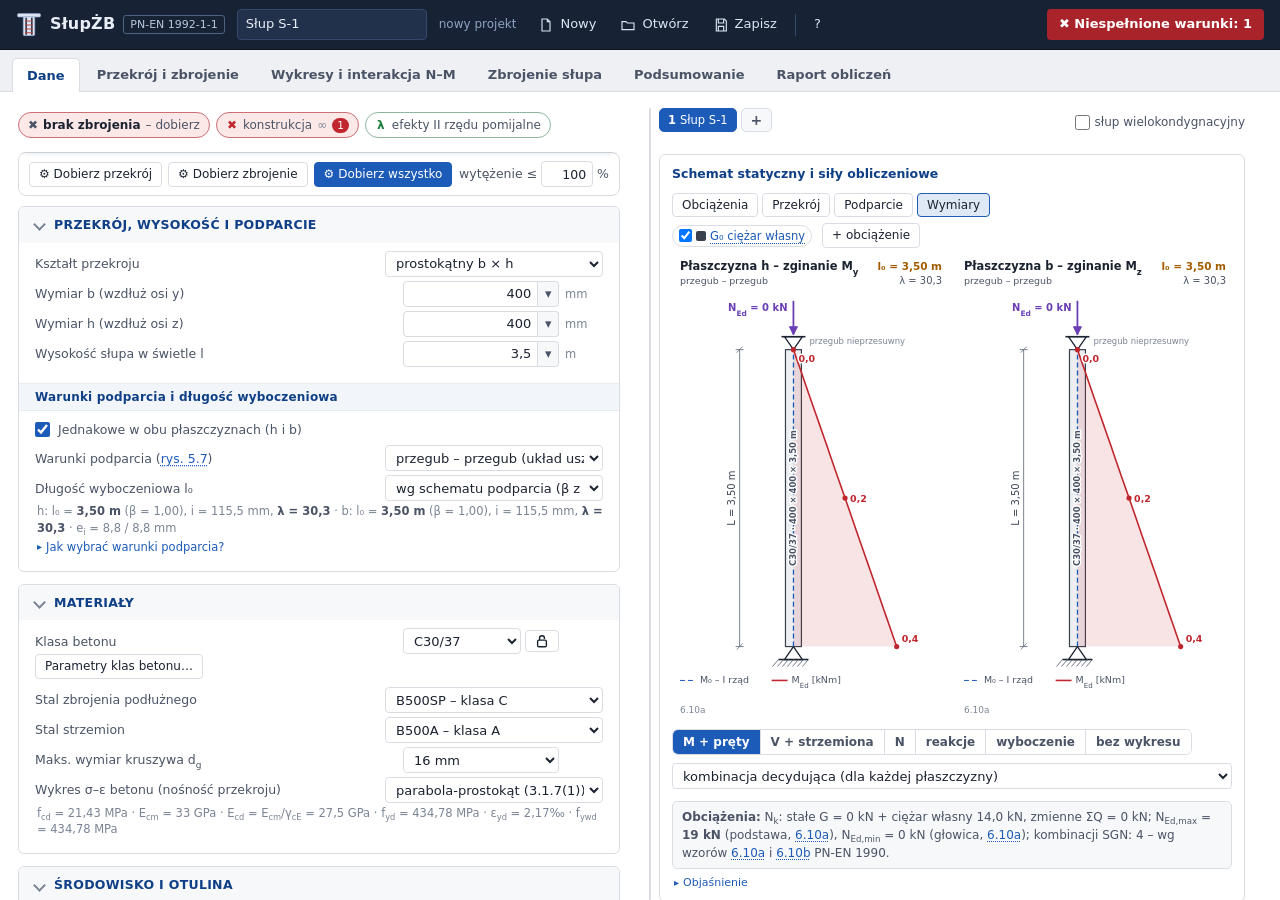
==== commit c035d8aa: "SłupŻB 1.3: dalsze funkcje z BelkaŻB 2.10, słup wielokondygnacyjny - słup wielokondygnacyjny: kondyg" ====
--- a/webapp/slupzb.html
+++ b/webapp/slupzb.html
@@ -747,13 +747,41 @@
 table.areas td, table.areas th { text-align: right; padding: 3px 7px; }
 svg.hchart .pinlab:hover rect { fill: #fff6e5; }
 .rebbar .ttl { font-size: 12.5px; color: var(--ink2); }
+.seg.wrap { flex-wrap: wrap; height: auto; }
+.seg.wrap button { margin-bottom: 2px; }
+.beamtabs .stkchk { margin: 0 0 0 auto; font-size: 12px; align-self: center; }
+.schtools { display: flex; gap: 4px; flex-wrap: wrap; }
+.schtools .btn.on { background: color-mix(in srgb, var(--acc) 14%, var(--panel)); border-color: var(--acc); }
+.legend { display: flex; flex-wrap: wrap; gap: 4px 10px; align-items: center; margin: 4px 0 6px; font-size: 12px; }
+.legend .lgi { display: inline-flex; align-items: center; gap: 4px; padding: 2px 6px; border: 1px solid var(--line); border-radius: 12px; background: var(--panel); }
+.legend .lgi i { width: 10px; height: 10px; border-radius: 2px; display: inline-block; }
+.legend .lgi.off { opacity: .55; }
+.legend .lgi.off .lnk { text-decoration: line-through; }
+.legend .lgi input { margin: 0; }
+.schunder { display: flex; flex-wrap: wrap; gap: 8px; align-items: center; margin: 6px 0 2px; }
+.schunder .cmbsel { flex: 1; min-width: 200px; }
+#ctxmenu { position: fixed; z-index: 120; display: none; min-width: 220px; background: var(--panel); border: 1px solid var(--line); border-radius: 8px; box-shadow: 0 8px 28px rgba(0,0,0,.18); padding: 4px; }
+#ctxmenu button { display: block; width: 100%; text-align: left; border: 0; background: none; padding: 7px 10px; border-radius: 5px; font: inherit; font-size: 13px; color: var(--ink); cursor: pointer; }
+#ctxmenu button:hover { background: color-mix(in srgb, var(--acc) 12%, transparent); }
+ul.badlist { margin: 6px 0; padding-left: 18px; font-size: 13px; }
+ul.badlist li { margin: 3px 0; }
+.concrow .concbox { display: flex; gap: 4px; align-items: center; }
+.concrow .concbox select { flex: 1; }
+.lockb.on { background: color-mix(in srgb, var(--warn) 18%, var(--panel)); border-color: var(--warn); }
+.rowbtn { margin: -2px 0 6px; }
+tr.off td { opacity: .55; }
+.stacksvg [data-stk]:hover rect:first-of-type { stroke: var(--acc); stroke-width: 2; }
+#stackBox table tr.selr td { background: color-mix(in srgb, var(--acc) 10%, transparent); }
+svg.elevsvg .fhit:hover rect { fill: color-mix(in srgb, var(--acc) 14%, var(--sv-eceef1, #eceef1)); }
+svg.elevsvg .bend:hover circle { stroke-width: 2; fill: color-mix(in srgb, var(--acc) 18%, transparent); }
+svg.elevsvg .zdrag:hover line { stroke-width: 3.4; }
 
 /* wygenerowane przez gen_svgtheme.py – kolory rysunków SVG */
-:root { --sv-1b2230: #1b2230; --sv-1d2a3f: #1d2a3f; --sv-1d3f78: #1d3f78; --sv-1d5bb8: #1d5bb8; --sv-1d7f3c: #1d7f3c; --sv-39414f: #39414f; --sv-3d4656: #3d4656; --sv-4a5466: #4a5466; --sv-5d6778: #5d6778; --sv-6a3fb5: #6a3fb5; --sv-7a8494: #7a8494; --sv-7fa3e0: #7fa3e0; --sv-9aa3b0: #9aa3b0; --sv-9b1c22: #9b1c22; --sv-a04848: #a04848; --sv-a35d00: #a35d00; --sv-b5651d: #b5651d; --sv-c0262d: #c0262d; --sv-c9ced6: #c9ced6; --sv-c9d4e6: #c9d4e6; --sv-e08a8a: #e08a8a; --sv-e6a35a: #e6a35a; --sv-eceef1: #eceef1; --sv-eef0f3: #eef0f3; --sv-f3f4f6: #f3f4f6; --sv-ffffff: #ffffff; }
-@media (prefers-color-scheme: dark) { :root:not([data-theme="light"]) { --sv-1b2230: #b8c2d7; --sv-1d2a3f: #aebcd3; --sv-1d3f78: #6e96d8; --sv-1d5bb8: #6497e3; --sv-1d7f3c: #6cda8f; --sv-39414f: #a2acbc; --sv-3d4656: #9ca7b9; --sv-4a5466: #909bae; --sv-5d6778: #8c96a6; --sv-6a3fb5: #9879cd; --sv-7a8494: #8e96a4; --sv-7fa3e0: #81a4de; --sv-9aa3b0: #9aa3b0; --sv-9b1c22: #e0676c; --sv-a04848: #ad8585; --sv-a35d00: #fab04c; --sv-b5651d: #e2a064; --sv-c0262d: #de696e; --sv-c9ced6: #373d48; --sv-c9d4e6: #28354a; --sv-e08a8a: #de8c8c; --sv-e6a35a: #e3a663; --sv-eceef1: #21262d; --sv-eef0f3: #1f242b; --sv-f3f4f6: #1d2027; --sv-ffffff: #151b24; } }
-:root[data-theme="dark"] { --sv-1b2230: #b8c2d7; --sv-1d2a3f: #aebcd3; --sv-1d3f78: #6e96d8; --sv-1d5bb8: #6497e3; --sv-1d7f3c: #6cda8f; --sv-39414f: #a2acbc; --sv-3d4656: #9ca7b9; --sv-4a5466: #909bae; --sv-5d6778: #8c96a6; --sv-6a3fb5: #9879cd; --sv-7a8494: #8e96a4; --sv-7fa3e0: #81a4de; --sv-9aa3b0: #9aa3b0; --sv-9b1c22: #e0676c; --sv-a04848: #ad8585; --sv-a35d00: #fab04c; --sv-b5651d: #e2a064; --sv-c0262d: #de696e; --sv-c9ced6: #373d48; --sv-c9d4e6: #28354a; --sv-e08a8a: #de8c8c; --sv-e6a35a: #e3a663; --sv-eceef1: #21262d; --sv-eef0f3: #1f242b; --sv-f3f4f6: #1d2027; --sv-ffffff: #151b24; }
-@media print { :root:not([data-print]) { --sv-1b2230: #1b2230; --sv-1d2a3f: #1d2a3f; --sv-1d3f78: #1d3f78; --sv-1d5bb8: #1d5bb8; --sv-1d7f3c: #1d7f3c; --sv-39414f: #39414f; --sv-3d4656: #3d4656; --sv-4a5466: #4a5466; --sv-5d6778: #5d6778; --sv-6a3fb5: #6a3fb5; --sv-7a8494: #7a8494; --sv-7fa3e0: #7fa3e0; --sv-9aa3b0: #9aa3b0; --sv-9b1c22: #9b1c22; --sv-a04848: #a04848; --sv-a35d00: #a35d00; --sv-b5651d: #b5651d; --sv-c0262d: #c0262d; --sv-c9ced6: #c9ced6; --sv-c9d4e6: #c9d4e6; --sv-e08a8a: #e08a8a; --sv-e6a35a: #e6a35a; --sv-eceef1: #eceef1; --sv-eef0f3: #eef0f3; --sv-f3f4f6: #f3f4f6; --sv-ffffff: #ffffff; } }
-#report { --sv-1b2230: #1b2230; --sv-1d2a3f: #1d2a3f; --sv-1d3f78: #1d3f78; --sv-1d5bb8: #1d5bb8; --sv-1d7f3c: #1d7f3c; --sv-39414f: #39414f; --sv-3d4656: #3d4656; --sv-4a5466: #4a5466; --sv-5d6778: #5d6778; --sv-6a3fb5: #6a3fb5; --sv-7a8494: #7a8494; --sv-7fa3e0: #7fa3e0; --sv-9aa3b0: #9aa3b0; --sv-9b1c22: #9b1c22; --sv-a04848: #a04848; --sv-a35d00: #a35d00; --sv-b5651d: #b5651d; --sv-c0262d: #c0262d; --sv-c9ced6: #c9ced6; --sv-c9d4e6: #c9d4e6; --sv-e08a8a: #e08a8a; --sv-e6a35a: #e6a35a; --sv-eceef1: #eceef1; --sv-eef0f3: #eef0f3; --sv-f3f4f6: #f3f4f6; --sv-ffffff: #ffffff; }
+:root { --sv-1b2230: #1b2230; --sv-1d2a3f: #1d2a3f; --sv-1d3f78: #1d3f78; --sv-1d5bb8: #1d5bb8; --sv-1d7f3c: #1d7f3c; --sv-39414f: #39414f; --sv-3d4656: #3d4656; --sv-4a5466: #4a5466; --sv-5d6778: #5d6778; --sv-6a3fb5: #6a3fb5; --sv-7a8494: #7a8494; --sv-7fa3e0: #7fa3e0; --sv-9aa3b0: #9aa3b0; --sv-9b1c22: #9b1c22; --sv-a04848: #a04848; --sv-a35d00: #a35d00; --sv-b5651d: #b5651d; --sv-c0262d: #c0262d; --sv-c9ced6: #c9ced6; --sv-c9d4e6: #c9d4e6; --sv-d9dde3: #d9dde3; --sv-dbe7fb: #dbe7fb; --sv-e08a8a: #e08a8a; --sv-e6a35a: #e6a35a; --sv-eceef1: #eceef1; --sv-eef0f3: #eef0f3; --sv-f3f4f6: #f3f4f6; --sv-ffcccc: #ffcccc; --sv-ffddbb: #ffddbb; --sv-ffffff: #ffffff; }
+@media (prefers-color-scheme: dark) { :root:not([data-theme="light"]) { --sv-1b2230: #b8c2d7; --sv-1d2a3f: #aebcd3; --sv-1d3f78: #6e96d8; --sv-1d5bb8: #6497e3; --sv-1d7f3c: #6cda8f; --sv-39414f: #a2acbc; --sv-3d4656: #9ca7b9; --sv-4a5466: #909bae; --sv-5d6778: #8c96a6; --sv-6a3fb5: #9879cd; --sv-7a8494: #8e96a4; --sv-7fa3e0: #81a4de; --sv-9aa3b0: #9aa3b0; --sv-9b1c22: #e0676c; --sv-a04848: #ad8585; --sv-a35d00: #fab04c; --sv-b5651d: #e2a064; --sv-c0262d: #de696e; --sv-c9ced6: #373d48; --sv-c9d4e6: #28354a; --sv-d9dde3: #2c323c; --sv-dbe7fb: #1d2636; --sv-e08a8a: #de8c8c; --sv-e6a35a: #e3a663; --sv-eceef1: #21262d; --sv-eef0f3: #1f242b; --sv-f3f4f6: #1d2027; --sv-ffcccc: #3c2020; --sv-ffddbb: #453525; --sv-ffffff: #151b24; } }
+:root[data-theme="dark"] { --sv-1b2230: #b8c2d7; --sv-1d2a3f: #aebcd3; --sv-1d3f78: #6e96d8; --sv-1d5bb8: #6497e3; --sv-1d7f3c: #6cda8f; --sv-39414f: #a2acbc; --sv-3d4656: #9ca7b9; --sv-4a5466: #909bae; --sv-5d6778: #8c96a6; --sv-6a3fb5: #9879cd; --sv-7a8494: #8e96a4; --sv-7fa3e0: #81a4de; --sv-9aa3b0: #9aa3b0; --sv-9b1c22: #e0676c; --sv-a04848: #ad8585; --sv-a35d00: #fab04c; --sv-b5651d: #e2a064; --sv-c0262d: #de696e; --sv-c9ced6: #373d48; --sv-c9d4e6: #28354a; --sv-d9dde3: #2c323c; --sv-dbe7fb: #1d2636; --sv-e08a8a: #de8c8c; --sv-e6a35a: #e3a663; --sv-eceef1: #21262d; --sv-eef0f3: #1f242b; --sv-f3f4f6: #1d2027; --sv-ffcccc: #3c2020; --sv-ffddbb: #453525; --sv-ffffff: #151b24; }
+@media print { :root:not([data-print]) { --sv-1b2230: #1b2230; --sv-1d2a3f: #1d2a3f; --sv-1d3f78: #1d3f78; --sv-1d5bb8: #1d5bb8; --sv-1d7f3c: #1d7f3c; --sv-39414f: #39414f; --sv-3d4656: #3d4656; --sv-4a5466: #4a5466; --sv-5d6778: #5d6778; --sv-6a3fb5: #6a3fb5; --sv-7a8494: #7a8494; --sv-7fa3e0: #7fa3e0; --sv-9aa3b0: #9aa3b0; --sv-9b1c22: #9b1c22; --sv-a04848: #a04848; --sv-a35d00: #a35d00; --sv-b5651d: #b5651d; --sv-c0262d: #c0262d; --sv-c9ced6: #c9ced6; --sv-c9d4e6: #c9d4e6; --sv-d9dde3: #d9dde3; --sv-dbe7fb: #dbe7fb; --sv-e08a8a: #e08a8a; --sv-e6a35a: #e6a35a; --sv-eceef1: #eceef1; --sv-eef0f3: #eef0f3; --sv-f3f4f6: #f3f4f6; --sv-ffcccc: #ffcccc; --sv-ffddbb: #ffddbb; --sv-ffffff: #ffffff; } }
+#report { --sv-1b2230: #1b2230; --sv-1d2a3f: #1d2a3f; --sv-1d3f78: #1d3f78; --sv-1d5bb8: #1d5bb8; --sv-1d7f3c: #1d7f3c; --sv-39414f: #39414f; --sv-3d4656: #3d4656; --sv-4a5466: #4a5466; --sv-5d6778: #5d6778; --sv-6a3fb5: #6a3fb5; --sv-7a8494: #7a8494; --sv-7fa3e0: #7fa3e0; --sv-9aa3b0: #9aa3b0; --sv-9b1c22: #9b1c22; --sv-a04848: #a04848; --sv-a35d00: #a35d00; --sv-b5651d: #b5651d; --sv-c0262d: #c0262d; --sv-c9ced6: #c9ced6; --sv-c9d4e6: #c9d4e6; --sv-d9dde3: #d9dde3; --sv-dbe7fb: #dbe7fb; --sv-e08a8a: #e08a8a; --sv-e6a35a: #e6a35a; --sv-eceef1: #eceef1; --sv-eef0f3: #eef0f3; --sv-f3f4f6: #f3f4f6; --sv-ffcccc: #ffcccc; --sv-ffddbb: #ffddbb; --sv-ffffff: #ffffff; }
 </style>
 
 <header id="top">
@@ -958,7 +986,7 @@
       z: { sch: 'pp', mode: 'auto', beta: 1.0, l0: '', k1: 0.1, k2: 0.1 },
     },
     mat: { concrete: 'C30/37', steel: 'B500SPn', steelW: 'B500A', dg: 16, diag: 'parab' },
-    env: { exp: 'XC1', expF: '-', expA: '-', life: 50, scSel: 'auto', qc: false, scRed: false, dcdev: 10, dcg: 0, dcst: 0, dcadd: 0, cnomSel: 'auto', cnomVal: 30 },
+    env: { exp: 'XC1', expF: '-', expA: '-', life: 50, scSel: 'auto', qc: false, scRed: false, dcdev: 10, dcg: 0, dcst: 0, dcadd: 0, cnomSel: 'auto', cnomVal: 30, cf: { top: 'auto', bot: 'auto', lft: 'auto', rgt: 'auto' } },
     loads: {
       mode: 'cases', sw: true, comb: '610ab', gG: 1.35, gGinf: 1.0, gQ: 1.5, xi: 0.85,
       items: [],
@@ -999,6 +1027,7 @@
   const o = newItem((it && it.kind) || 'imp', it);
   if (!(o.kind === 'perm' || VAR_KINDS[o.kind])) o.kind = 'imp';
   ITEM_NUM.forEach(k => o[k] = num(o[k], 0));
+  o.zN = optNum(o.zN); o.zH = optNum(o.zH);                  // wysokość przyłożenia siły pionowej / poziomej [m] od podstawy ('' – głowica)
   o.name = String(o.name || ''); o.pm = !!o.pm; o.off = !!o.off;
   if (!PSI[o.cat] || ['S', 'SH', 'W', 'T'].includes(o.cat)) o.cat = 'B';
   return o;
@@ -1035,7 +1064,13 @@
   if (!STEEL[S.mat.steel]) S.mat.steel = 'B500SPn';
   if (!STEEL[S.mat.steelW]) S.mat.steelW = 'B500A';
   S.mat.dg = num(S.mat.dg, 16); S.mat.diag = S.mat.diag === 'rect' ? 'rect' : 'parab';
+  // klasa betonu „Auto” (jak BelkaŻB 2.10.0): minimalna dla ekspozycji, wyższa – gdy wymaga jej dobór (cDes); blokada klasy (lockC)
+  S.mat.autoC = S.mat.autoC === true; S.mat.lockC = S.mat.lockC === true && !S.mat.autoC; S.mat.cDes = CONCRETE[S.mat.cDes] ? S.mat.cDes : '';
+  if (S.mat.autoC) { let c = minClsOf(S); if (S.mat.cDes && classIdx(S.mat.cDes) > classIdx(c)) c = S.mat.cDes; S.mat.concrete = c; }
+  // kruszywo „Auto”: największa frakcja dopuszczona prześwitem prętów (8.2(2)); rozmieszczenie prętów – dla d_g = 8 mm
+  S.mat.dgAuto = S.mat.dgAuto === true; if (S.mat.dgAuto) S.mat.dg = 8;
   ['life', 'dcdev', 'dcg', 'dcst', 'dcadd', 'cnomVal'].forEach(k => S.env[k] = num(S.env[k], D.env[k]));
+  { const cf0 = S.env.cf && typeof S.env.cf === 'object' ? S.env.cf : {}; S.env.cf = {}; ['top', 'bot', 'lft', 'rgt'].forEach(k => { const v = cf0[k]; S.env.cf[k] = v === undefined || v === null || v === '' || v === 'auto' || !isFinite(+v) ? 'auto' : Math.max(0, +v); }); }
   const Lo = S.loads;
   Lo.mode = Lo.mode === 'direct' ? 'direct' : 'cases';
   Lo.items = (Array.isArray(Lo.items) ? Lo.items : []).map(normItem);
@@ -1076,6 +1111,8 @@
   if (!['50', '100'].includes(String(dt.lap))) dt.lap = '100'; dt.lap = String(dt.lap);
   dt.sigma = dt.sigma === 'actual' ? 'actual' : 'fyd';
   dt.l0Man = (dt.l0Man === 'auto' || dt.l0Man === '' || dt.l0Man == null || !isFinite(+dt.l0Man)) ? 'auto' : Math.max(0, +dt.l0Man);
+  ['legTop', 'footF', 'inF', 'bF', 'bTop'].forEach(k => { dt[k] = (dt[k] === 'auto' || dt[k] === '' || dt[k] == null || !isFinite(+dt[k])) ? 'auto' : Math.max(0, +dt[k]); });
+  S.above = Array.isArray(S.above) ? S.above.filter(q => q && isFinite(+q.N)).map(q => ({ kind: q.kind === 'perm' || VAR_KINDS[q.kind] ? q.kind : 'perm', cat: q.cat || 'B', alt: q.alt || 'low', name: String(q.name || ''), N: +q.N, pm: !!q.pm, p0: q.p0, p1: q.p1, p2: q.p2, from: q.from || '' })) : [];
   const F = S.fire;
   if (!FIRE_COL[F.R]) F.R = '-';
   F.side = F.side === 'one' ? 'one' : 'more';
@@ -1211,6 +1248,8 @@
 }
 
 /* ---------------------------------------------------------------- otulina */
+// minimalna klasa betonu dla klas ekspozycji (zał. E), nie niższa niż C20/25
+function minClsOf(S) { let c0 = 'C20/25'; [S.env.exp, S.env.expF, S.env.expA].filter(e => e && e !== '-').forEach(e => { const c = MIN_CLASS[e]; if (c && classIdx(c) > classIdx(c0)) c0 = c; }); return c0; }
 function coverCalc(S, m, dMain, dSw) {
   const env = S.env;
   const exp = EXP_COL[env.exp] !== undefined ? env.exp : 'XC1';
@@ -1314,18 +1353,20 @@
   } else {
     // przekrój prostokątny: 4 pręty narożne ⌀_c, na każdym boku n prętów pośrednich ⌀ (osobno dla boków górnego, dolnego, lewego i prawego)
     const dc = rb.dc, F = rectFaces(S);
-    const offC = c + dt + Math.max(dc / 2, rin - (rin - dc / 2) / Math.SQRT2), off = d => c + dt + d / 2;
-    lay.offC = offC; lay.rin = rin; lay.pf = !!rb.pf;
+    const cf = {}; FACES.forEach(k => { const v = S.env.cf ? S.env.cf[k] : 'auto'; cf[k] = v === 'auto' || v === undefined ? c : v; }); lay.cf = cf;
+    const rC = Math.max(dc / 2, rin - (rin - dc / 2) / Math.SQRT2), offC = Math.min(cf.top, cf.bot, cf.lft, cf.rgt) + dt + rC, off = d => Math.min(cf.top, cf.bot, cf.lft, cf.rgt) + dt + d / 2;
+    lay.offC = offC; lay.rin = rin; lay.pf = !!rb.pf; lay.rC = rC; lay.offCmax = Math.max(cf.top, cf.bot, cf.lft, cf.rgt) + dt + rC;
+    const cX0 = cf.lft + dt + rC, cX1 = g.b - cf.rgt - dt - rC, cY0 = cf.top + dt + rC, cY1 = g.h - cf.bot - dt - rC;
     const withM = FACES.filter(k => F[k].n > 0);
-    lay.offM = withM.length ? Math.min(...withM.map(k => off(F[k].d))) : offC;
+    lay.offM = withM.length ? Math.min(...withM.map(k => cf[k] + dt + F[k].d / 2)) : offC;
     const add = (x, y, d, corner, face, rest, side) => lay.bars.push({ x, y, d, A: area(d), corner, face, rest, side });
-    add(offC, offC, dc, true, 'c', true, 'c'); add(g.b - offC, offC, dc, true, 'c', true, 'c'); add(offC, g.h - offC, dc, true, 'c', true, 'c'); add(g.b - offC, g.h - offC, dc, true, 'c', true, 'c');
+    add(cX0, cY0, dc, true, 'c', true, 'c'); add(cX1, cY0, dc, true, 'c', true, 'c'); add(cX0, cY1, dc, true, 'c', true, 'c'); add(cX1, cY1, dc, true, 'c', true, 'c');
     const faceOf = k => {
-      const f = F[k], hz = k === 'top' || k === 'bot', L = hz ? g.b : g.h, n = f.n;
-      const pos = [offC]; for (let j = 1; j <= n; j++) pos.push(offC + j * (L - 2 * offC) / (n + 1)); pos.push(L - offC);
+      const f = F[k], hz = k === 'top' || k === 'bot', n = f.n, p0 = hz ? cX0 : cY0, p1 = hz ? cX1 : cY1;
+      const pos = [p0]; for (let j = 1; j <= n; j++) pos.push(p0 + j * (p1 - p0) / (n + 1)); pos.push(p1);
       const dia = pos.map((_, j) => (j === 0 || j === n + 1) ? dc : f.d);
       const rest = restrainFace(pos, dia, S.stir.pins);
-      const c0 = k === 'top' || k === 'lft' ? off(f.d) : (hz ? g.h : g.b) - off(f.d);
+      const c0 = k === 'top' ? cf.top + dt + f.d / 2 : k === 'lft' ? cf.lft + dt + f.d / 2 : k === 'bot' ? g.h - cf.bot - dt - f.d / 2 : g.b - cf.rgt - dt - f.d / 2;
       for (let j = 1; j <= n; j++) add(hz ? pos[j] : c0, hz ? c0 : pos[j], f.d, false, hz ? 'b' : 'h', rest[j], k);
       let clear = Infinity, ctc = 0, far = 0;
       for (let j = 0; j < pos.length - 1; j++) { clear = Math.min(clear, pos[j + 1] - pos[j] - (dia[j] + dia[j + 1]) / 2); ctc = Math.max(ctc, pos[j + 1] - pos[j]); }
@@ -1345,10 +1386,10 @@
     pinsOf(lay.faces.top, lay.faces.bot, 'h'); pinsOf(lay.faces.lft, lay.faces.rgt, 'b');
     lay.legs = { y: 2 + lay.pins.filter(p => p.dir === 'h').length, z: 2 + lay.pins.filter(p => p.dir === 'b').length };
     lay.restrained = lay.bars.filter(b => b.rest).length;
-    if (g.b - 2 * offC < 0 || g.h - 2 * offC < 0) lay.issues.push('pręty nie mieszczą się w przekroju');
+    if (cX1 - cX0 < 0 || cY1 - cY0 < 0) lay.issues.push('pręty nie mieszczą się w przekroju');
     // prześwit na buławę wibratora: największe pole między strzemieniem a szpilkami (8.2(4) – zagęszczenie betonu)
-    const cut = (L, ps) => { const u = [c + dt, ...ps.sort((a, b) => a - b), L - c - dt]; let mx = 0; for (let j = 0; j < u.length - 1; j++) mx = Math.max(mx, u[j + 1] - u[j]); return mx; };
-    lay.core = Math.min(cut(g.b, lay.pins.filter(p => p.dir === 'h').map(p => p.x)), cut(g.h, lay.pins.filter(p => p.dir === 'b').map(p => p.y))) - 2 * dt - Math.max(dc, ...withM.map(k => F[k].d));
+    const cut = (a0, a1, ps) => { const u = [a0, ...ps.sort((a, b) => a - b), a1]; let mx = 0; for (let j = 0; j < u.length - 1; j++) mx = Math.max(mx, u[j + 1] - u[j]); return mx; };
+    lay.core = Math.min(cut(cf.lft + dt, g.b - cf.rgt - dt, lay.pins.filter(p => p.dir === 'h').map(p => p.x)), cut(cf.top + dt, g.h - cf.bot - dt, lay.pins.filter(p => p.dir === 'b').map(p => p.y))) - 2 * dt - Math.max(dc, ...withM.map(k => F[k].d));
   }
   lay.As = lay.bars.reduce((a, b) => a + b.A, 0);
   lay.n = lay.bars.length;
@@ -1356,7 +1397,8 @@
   lay.cl = c + dt;                                   // otulina prętów podłużnych (do pręta)
   lay.a = c + dt + lay.dmax / 2;                     // odległość osi prętów od krawędzi (do odporności ogniowej)
   if (g.round) lay.a = g.D / 2 - lay.Rs;
-  else lay.a = Math.min(lay.offC, lay.offM);
+  else lay.a = Math.min(...lay.bars.map(b => Math.min(b.x, b.y, g.b - b.x, g.h - b.y)));
+  lay.cmin = lay.cf ? Math.min(lay.cf.top, lay.cf.bot, lay.cf.lft, lay.cf.rgt) : c;
   // najmniejszy odstęp w świetle między prętami (wszystkie pary)
   let mc = Infinity; const B = lay.bars;
   for (let i = 0; i < B.length; i++) for (let j = i + 1; j < B.length; j++) mc = Math.min(mc, Math.hypot(B[i].x - B[j].x, B[i].y - B[j].y) - (B[i].d + B[j].d) / 2);
@@ -1705,21 +1747,64 @@
   }
   return [0, 0];
 }
+// pręt o stałej sztywności (MES, elementy belkowe Hermite'a): M(x), V(x) w punktach XI·L od siły poziomej P = 1 ('P')
+// lub momentu skupionego C = 1 ('C') przyłożonych na wysokości a; konwencja jak unitM (M = EI·w'', V = dM/dx)
+const FE_CACHE = new Map();
+function unitFE(sch, L, a, type) {
+  const key = `${sch}|${Math.round(L)}|${Math.round(a)}|${type}`;
+  if (FE_CACHE.has(key)) return FE_CACHE.get(key);
+  const xs = Array.from(new Set(XI.map(x => Math.round(x * L * 1000) / 1000).concat([Math.round(a * 1000) / 1000]))).sort((p, q) => p - q);
+  const n = xs.length, ND = 2 * n, K = Array.from({ length: ND }, () => new Float64Array(ND)), F = new Float64Array(ND);
+  for (let e = 0; e < n - 1; e++) {
+    const h = xs[e + 1] - xs[e], h2 = h * h, h3 = h2 * h;
+    const k = [[12 / h3, 6 / h2, -12 / h3, 6 / h2], [6 / h2, 4 / h, -6 / h2, 2 / h], [-12 / h3, -6 / h2, 12 / h3, -6 / h2], [6 / h2, 2 / h, -6 / h2, 4 / h]];
+    const id = [2 * e, 2 * e + 1, 2 * e + 2, 2 * e + 3];
+    for (let i = 0; i < 4; i++) for (let j = 0; j < 4; j++) K[id[i]][id[j]] += k[i][j];
+  }
+  const ka = xs.findIndex(x => Math.abs(x - Math.round(a * 1000) / 1000) < 1e-6);
+  if (type === 'P') F[2 * ka] = 1; else F[2 * ka + 1] = 1;
+  const fix = new Set([0]); if (sch !== 'pp') fix.add(1);
+  if (sch === 'pp' || sch === 'fp' || sch === 'ff') fix.add(ND - 2);
+  if (sch === 'ff' || sch === 'ffs') fix.add(ND - 1);
+  const free = []; for (let i = 0; i < ND; i++) if (!fix.has(i)) free.push(i);
+  const m = free.length, A = free.map(i => Float64Array.from(free.map(j => K[i][j]))), b = Float64Array.from(free.map(i => F[i]));
+  for (let c = 0; c < m; c++) {
+    let pv = c; for (let r = c + 1; r < m; r++) if (Math.abs(A[r][c]) > Math.abs(A[pv][c])) pv = r;
+    if (pv !== c) { const t = A[c]; A[c] = A[pv]; A[pv] = t; const tb = b[c]; b[c] = b[pv]; b[pv] = tb; }
+    const d = A[c][c]; if (Math.abs(d) < 1e-30) continue;
+    for (let r = c + 1; r < m; r++) { const f = A[r][c] / d; if (!f) continue; for (let j = c; j < m; j++) A[r][j] -= f * A[c][j]; b[r] -= f * b[c]; }
+  }
+  const xsol = new Float64Array(m);
+  for (let r = m - 1; r >= 0; r--) { let v = b[r]; for (let j = r + 1; j < m; j++) v -= A[r][j] * xsol[j]; xsol[r] = Math.abs(A[r][r]) > 1e-30 ? v / A[r][r] : 0; }
+  const u = new Float64Array(ND); free.forEach((i, k) => { u[i] = xsol[k]; });
+  const el = []; for (let e = 0; e < n - 1; e++) { const h = xs[e + 1] - xs[e], h2 = h * h, wi = u[2 * e], ti = u[2 * e + 1], wj = u[2 * e + 2], tj = u[2 * e + 3];
+    el.push({ Ms: -6 / h2 * wi - 4 / h * ti + 6 / h2 * wj - 2 / h * tj, Me: 6 / h2 * wi + 2 / h * ti - 6 / h2 * wj + 4 / h * tj, h }); }
+  const M = new Float64Array(NPT + 1), V = new Float64Array(NPT + 1);
+  XI.forEach((xi, i) => { const x = Math.round(xi * L * 1000) / 1000, k = xs.findIndex(q => Math.abs(q - x) < 1e-6); const e = el[Math.max(0, k - 1)]; if (!e) return;
+    M[i] = k === 0 ? e.Ms : e.Me; V[i] = (e.Me - e.Ms) / e.h; });
+  const out = { M, V }; if (FE_CACHE.size > 400) FE_CACHE.clear(); FE_CACHE.set(key, out); return out;
+}
 // rozkład od jednego obciążenia (wartości charakterystyczne, współczynnik 1): M[], V[] w obu kierunkach, N w głowicy
 function itemDist(it, S, g) {
   const L = g.L, out = { Ntop: 0, sw: false, y: { M: new Float64Array(NPT + 1), V: new Float64Array(NPT + 1), tr: false }, z: { M: new Float64Array(NPT + 1), V: new Float64Array(NPT + 1), tr: false } };
   if (it.kind === 'sw') { out.sw = true; return out; }
-  out.Ntop = it.N * 1e3;
+  // siła pionowa w głowicy albo na wysokości z_N (np. wspornik, belka podparta w połowie wysokości) – mimośród daje moment skupiony
+  const hgt = v => (v === '' || v === null || v === undefined || !isFinite(+v)) ? L : clamp(+v * 1000, 0, L);
+  const aN = hgt(it.zN), aH = hgt(it.zH), topN = aN >= L - 0.5, topH = aH >= L - 0.5;
+  out.Ntop = topN ? it.N * 1e3 : 0;
+  if (!topN && it.N) out.Npt = { a: aN, P: it.N * 1e3 };
   const map = { y: { H: it.Hh, q: it.qh, e: it.eh, Mt: it.Myt, Mb: it.Myb, V: it.Vy }, z: { H: it.Hb, q: it.qb, e: it.eb, Mt: it.Mzt, Mzb: 0, Mb: it.Mzb, V: it.Vz } };
   DIRS.forEach(d => {
     const q = map[d], sch = S.buck[d].sch, D = out[d];
-    const H = (q.H || 0) * 1e3, qq = q.q || 0, Ma = out.Ntop * (q.e || 0), Mt = (q.Mt || 0) * 1e6, Mb = (q.Mb || 0) * 1e6;
-    D.tr = Math.abs(H) > 0 && (sch === 'cant' || sch === 'ffs') || Math.abs(qq) > 0;
+    const Hf = (q.H || 0) * 1e3, H = topH ? Hf : 0, qq = q.q || 0, Ma = topN ? out.Ntop * (q.e || 0) : 0, Mt = (q.Mt || 0) * 1e6, Mb = (q.Mb || 0) * 1e6;
+    const Cpt = !topN ? it.N * 1e3 * (q.e || 0) : 0, Hpt = !topH ? Hf : 0;
+    const fC = Cpt ? unitFE(sch, L, aN, 'C') : null, fP = Hpt ? unitFE(sch, L, aH, 'P') : null;
+    D.tr = Math.abs(H) > 0 && (sch === 'cant' || sch === 'ffs') || Math.abs(qq) > 0 || Math.abs(Cpt) > 0 || Math.abs(Hpt) > 0;
     for (let i = 0; i <= NPT; i++) {
       const x = XI[i] * L;
       const uH = unitM(sch, 'H', x, L), uq = unitM(sch, 'q', x, L), uM = unitM(sch, 'Ma', x, L);
-      D.M[i] = H * uH[0] + qq * uq[0] + Ma * uM[0] + Mb + (Mt - Mb) * XI[i];
-      D.V[i] = H * uH[1] + qq * uq[1] + Ma * uM[1] + (Mt - Mb) / L;
+      D.M[i] = H * uH[0] + qq * uq[0] + Ma * uM[0] + Mb + (Mt - Mb) * XI[i] + (fC ? Cpt * fC.M[i] : 0) + (fP ? Hpt * fP.M[i] : 0);
+      D.V[i] = H * uH[1] + qq * uq[1] + Ma * uM[1] + (Mt - Mb) / L + (fC ? Cpt * fC.V[i] : 0) + (fP ? Hpt * fP.V[i] : 0);
     }
     if (q.V !== undefined && q.V !== '' && q.V !== null && isFinite(+q.V)) D.Vgiven = Math.abs(+q.V) * 1e3;
   });
@@ -1735,7 +1820,10 @@
     return items;
   }
   let nG = 0, nQ = 0;
-  Lo.items.forEach(it => { if (it.off) return; const perm = it.kind === 'perm'; items.push(Object.assign({}, it, { id: perm ? 'G' + (++nG) : 'Q' + (++nQ), perm, psi: perm ? null : psiOf(it) })); });
+  const own = Lo.items.filter(it => !it.off).map(it => Object.assign({}, it));
+  const same = (a, b) => a.kind === b.kind && (a.kind !== 'imp' || a.cat === b.cat) && String(a.name || '').trim().toLowerCase() === String(b.name || '').trim().toLowerCase();
+  (S.above || []).forEach(q => { if (!q.N) return; const t = own.find(it => same(it, q)); if (t) { t.N = (+t.N || 0) + q.N; t.fromAbove = (t.fromAbove || 0) + q.N; } else own.push(normItem(Object.assign({}, q, { fromAbove: q.N, aboveOnly: true }))); });
+  own.forEach(it => { const perm = it.kind === 'perm'; items.push(Object.assign({}, it, { id: perm ? 'G' + (++nG) : 'Q' + (++nQ), perm, psi: perm ? null : psiOf(it) })); });
   return items;
 }
 function genCombos(items, Lo) {
@@ -1807,17 +1895,19 @@
 }
 // siły I rzędu dla wektora współczynników f
 function superpose(dists, items, f, g) {
-  const L = g.L, r = { Ntop: 0, Nbot: 0, Nmid: 0, y: { M: new Float64Array(NPT + 1), V: new Float64Array(NPT + 1), tr: false, Vg: 0 }, z: { M: new Float64Array(NPT + 1), V: new Float64Array(NPT + 1), tr: false, Vg: 0 }, swF: 0 };
+  const L = g.L, r = { Ntop: 0, Nbot: 0, Nmid: 0, Npts: [], y: { M: new Float64Array(NPT + 1), V: new Float64Array(NPT + 1), tr: false, Vg: 0 }, z: { M: new Float64Array(NPT + 1), V: new Float64Array(NPT + 1), tr: false, Vg: 0 }, swF: 0 };
   for (let k = 0; k < items.length; k++) {
     const a = f[k]; if (!a) continue;
     const d = dists[k];
     if (d.sw) { r.swF = a; continue; }
     r.Ntop += a * d.Ntop;
+    if (d.Npt) { const q = r.Npts.find(p => Math.abs(p.a - d.Npt.a) < 1); if (q) q.P += a * d.Npt.P; else r.Npts.push({ a: d.Npt.a, P: a * d.Npt.P }); }
     DIRS.forEach(dd => { const A = r[dd], B = d[dd]; for (let i = 0; i <= NPT; i++) { A.M[i] += a * B.M[i]; A.V[i] += a * B.V[i]; } if (B.tr) A.tr = true; if (B.Vgiven) A.Vg += Math.abs(a) * B.Vgiven; });
   }
-  r.Nbot = r.Ntop + r.swF * g.selfW * L;
-  r.Nmid = r.Ntop + r.swF * g.selfW * L / 2;
-  r.Nat = xi => r.Ntop + r.swF * g.selfW * L * (1 - xi);
+  const Np = xi => r.Npts.reduce((s2, p) => s2 + (xi * L < p.a - 0.5 ? p.P : 0), 0);
+  r.Nat = xi => r.Ntop + r.swF * g.selfW * L * (1 - xi) + Np(xi);
+  r.Nbot = r.Nat(0);
+  r.Nmid = r.Nat(0.5);
   return r;
 }
 
@@ -2111,7 +2201,7 @@
   const lbminC = Math.max(0.6 * lbrqd, 10 * dia, 100);
   const lbdC = Math.max(lbrqd, lbminC);
   const lbminT = Math.max(0.3 * lbrqd, 10 * dia, 100);
-  const cd = Math.min(cov.cnom + lay.dt, 50);
+  const cd = Math.min((lay.cmin !== undefined ? lay.cmin : cov.cnom) + lay.dt, 50);
   const al1 = cd > 3 * dia ? 0.7 : 1.0;
   const lbdT = Math.max(al1 * lbrqd, lbminT);
   const lbd = Math.max(lbdC, tension ? lbdT : 0);
@@ -2166,19 +2256,21 @@
     const n = groups[d];
     const lTopStraight = top === 'cont' ? S.det.hTop + anch.l0 : S.det.hTop - c - dt - d;
     const straight = L + lTopStraight;
-    const leg = top === 'anch' ? ceilTo(Math.max(bendLeg(d), anch.lbd - (S.det.hTop - c)), 10) : 0;
+    const legAuto = top === 'anch' ? ceilTo(Math.max(bendLeg(d), anch.lbd - (S.det.hTop - c)), 10) : 0;
+    const leg = top === 'anch' ? (S.det.legTop !== 'auto' ? S.det.legTop : legAuto) : 0;
     rows.push({ pos: ++pos, kind: 'main', name: 'Pręty podłużne słupa', d, n, len: ceilTo(straight + leg, 10), straight: ceilTo(straight, 10), leg, shape: top === 'anch' ? 'L' : 'I' });
   });
   if (base === 'found') dias.forEach(d => {
     const n = groups[d];
-    const inF = S.det.hF - S.det.cF - 2 * 10;              // nad siatką dolną fundamentu
-    const foot = ceilTo(Math.max(15 * d, 200), 10);
+    const inF = S.det.inF !== 'auto' ? Math.min(S.det.inF, S.det.hF - S.det.cF - 20) : S.det.hF - S.det.cF - 2 * 10;   // nad siatką dolną fundamentu
+    const foot = S.det.footF !== 'auto' ? S.det.footF : ceilTo(Math.max(15 * d, 200), 10);
     const above = anch.l0 + (S.det.kicker || 0);
     rows.push({ pos: ++pos, kind: 'start', name: 'Pręty startowe (w fundamencie)', d, n, len: ceilTo(inF + above + foot, 10), straight: ceilTo(inF + above, 10), leg: foot, inF, above, shape: 'L' });
   });
   // strzemiona
   const hoop = (Dt, nm) => rows.push({ pos: ++pos, kind: 'tie', name: nm, d: dt, n: ties.sets, len: ceilTo(Math.PI * Dt + 2 * hook, 10), hook, hookMin, shape: 'O', Dt });
-  const rtie = (t, nm) => { const bt = (t.x1 - t.x0) - 2 * c - dt, ht = (t.y1 - t.y0) - 2 * c - dt; rows.push({ pos: ++pos, kind: 'tie', name: nm, d: dt, n: ties.sets, len: ceilTo(2 * (bt + ht) + 2 * hook, 10), hook, hookMin, shape: 'S', bt, ht }); };
+  const cf = lay.cf || { top: c, bot: c, lft: c, rgt: c };
+  const rtie = (t, nm) => { const bt = (t.x1 - t.x0) - (g.isPoly ? 2 * c : cf.lft + cf.rgt) - dt, ht = (t.y1 - t.y0) - (g.isPoly ? 2 * c : cf.top + cf.bot) - dt; rows.push({ pos: ++pos, kind: 'tie', name: nm, d: dt, n: ties.sets, len: ceilTo(2 * (bt + ht) + 2 * hook, 10), hook, hookMin, shape: 'S', bt, ht }); };
   if (g.circ) hoop(g.D - 2 * c - dt, 'Strzemiona okrągłe');
   else if (g.ring) { hoop(g.D - 2 * c - dt, 'Strzemiona okrągłe zewnętrzne'); if (lay.Rti) hoop(2 * lay.Rti, 'Strzemiona okrągłe wewnętrzne'); }
   else if (g.isPoly) g.ties.forEach(t => rtie(t, `Strzemiona zamknięte – ${t.name}`));
@@ -2188,8 +2280,8 @@
     Object.keys(grp).map(Number).sort((u, v) => v - u).forEach(L => rows.push({ pos: ++pos, kind: 'pin', name: 'Szpilki', d: dt, n: grp[L] * ties.sets, len: L, hook, shape: 'P' }));
   } else if (lay.pins.length) {
     const pH = lay.pins.filter(p => p.dir === 'h').length, pB = lay.pins.filter(p => p.dir === 'b').length;
-    if (pH) rows.push({ pos: ++pos, kind: 'pin', name: 'Szpilki (w kierunku h)', d: dt, n: pH * ties.sets, len: ceilTo(g.h - 2 * c + 2 * hook, 10), hook, shape: 'P' });
-    if (pB) rows.push({ pos: ++pos, kind: 'pin', name: 'Szpilki (w kierunku b)', d: dt, n: pB * ties.sets, len: ceilTo(g.b - 2 * c + 2 * hook, 10), hook, shape: 'P' });
+    if (pH) rows.push({ pos: ++pos, kind: 'pin', name: 'Szpilki (w kierunku h)', d: dt, n: pH * ties.sets, len: ceilTo(g.h - cf.top - cf.bot + 2 * hook, 10), hook, shape: 'P' });
+    if (pB) rows.push({ pos: ++pos, kind: 'pin', name: 'Szpilki (w kierunku b)', d: dt, n: pB * ties.sets, len: ceilTo(g.b - cf.lft - cf.rgt + 2 * hook, 10), hook, shape: 'P' });
   }
   rows.forEach(r => { r.tot = r.n * r.len / 1000; r.kg = r.tot * massPerM(r.d); r.steel = r.kind === 'tie' || r.kind === 'pin' ? 'W' : 'L'; });
   const byD = {}; rows.forEach(r => { const k = r.steel + r.d; byD[k] = byD[k] || { d: r.d, steel: r.steel, m: 0, kg: 0 }; byD[k].m += r.tot; byD[k].kg += r.kg; });
@@ -2211,6 +2303,7 @@
   const dt0 = tieDia(S);
   const cov = R.cov = coverCalc(S, m, S.reb.set ? rebDmax(S) : 12, dt0);
   const lay = R.lay = layoutBars(S, g, cov, m);
+  { const lim = lay.n > 1 && isFinite(lay.minClear) ? lay.minClear - 5 : Infinity, sel = [32, 22, 16, 8].find(v => v <= lim) || 8; R.dg = { auto: S.mat.dgAuto, lim, sel: S.mat.dgAuto ? sel : S.mat.dg }; }
   R.bare = !lay.n;
   const cr = R.creep = creepCalc(S, m, g);
   // długości wyboczeniowe, imperfekcje
@@ -2457,7 +2550,7 @@
     const ss = Math.max(cu.ss, 0);
     const de1 = (ss - kt * fct / rho * (1 + ae * rho)) / m.Es, de2 = 0.6 * ss / m.Es;
     const de = Math.max(de1, de2);
-    const c = R.cov.cnom + lay.dt, phiB = lay.dmax;
+    const c = (lay.cmin !== undefined ? lay.cmin : R.cov.cnom) + lay.dt, phiB = lay.dmax;
     const k1 = 0.8, k2 = 0.5, k3 = 3.4, k4 = 0.425;
     const spacing = g.round ? (lay.faces.c ? lay.faces.c.ctc : 0) : g.isPoly ? lay.ctcMax : (dir === 'y' ? lay.faces.b.ctc : lay.faces.h.ctc);
     let sr = k3 * c + k1 * k2 * k4 * phiB / rho, srNote = '7.11';
@@ -2484,6 +2577,8 @@
   const gK = 'Otulina i trwałość', gD = 'Konstrukcja (rozdz. 8 i 9.5)', gN = 'SGN – ściskanie ze zginaniem', gS = 'SGN – smukłość i efekty II rzędu', gV = 'SGN – ścinanie', gU = 'SGU – naprężenia i rysy', gF = 'Odporność ogniowa (PN-EN 1992-1-2)';
   // otulina
   add(gK, 'cnom', 'Otulina nominalna c_nom (do strzemion)', '4.4.1', cov.reqR, cov.cnom, 'mm', { rel: '≥', note: cov.manual ? `przyjęto ręcznie; wymagane ${cov.req.toFixed(0)} mm → ${cov.reqR} mm` : `wymagane ${cov.req.toFixed(0)} mm → zaokr. ${cov.reqR} mm`, sec: 'cov' });
+  if (lay.cf) ['top', 'bot', 'lft', 'rgt'].forEach(k => { if (S.env.cf && S.env.cf[k] !== 'auto') add(gK, 'cnomF', `Otulina boku ${FACE_N[k]} c_nom (zadana dla boku)`, '4.4.1', cov.reqR, lay.cf[k], 'mm', { rel: '≥', note: `wymagane ${cov.reqR} mm`, sec: 'cov', at: { face: k } }); });
+  if (R.dg && R.dg.auto) add(gK, 'dg', `Maksymalny wymiar kruszywa d_g = ${R.dg.sel} mm (dobrany automatycznie)`, '8.2(2)', R.dg.sel, isFinite(R.dg.lim) ? R.dg.lim : 999, 'mm', { status: 'info', ratio: 0, note: isFinite(R.dg.lim) ? `najmniejszy prześwit prętów ${Math.round(R.dg.lim + 5)} mm → d_g ≤ ${Math.round(R.dg.lim)} mm; typoszereg 8 / 16 / 22 / 32 mm` : 'brak ograniczenia od prześwitu prętów – przyjęto 32 mm', sec: 'cov' });
   const mc = add(gK, 'minclass', 'Minimalna klasa betonu dla ekspozycji', 'Zał. E', classIdx(cov.minCls), classIdx(S.mat.concrete), '', { rel: '≥', soft: true, ratio: cov.minOk ? 0 : 1.01, status: cov.minOk ? 'ok' : 'warn', note: `${S.mat.concrete} vs min. ${cov.minCls} (${cov.minFrom})`, fmt: 'text', sec: 'cov' });
   mc.EdTxt = cov.minCls; mc.RdTxt = S.mat.concrete;
   if (g.wall) add(gD, 'wall', 'Element o h > 4b – ściana, nie słup (9.5.1)', '9.5.1', g.dmax / g.dmin, 4, '', { soft: true, note: 'zastosuj wymagania dla ścian (9.6)', sec: 'det' });
@@ -2559,7 +2654,7 @@
     add(gD, 'asmaxl', `Zbrojenie w strefie zakładu ≤ 0,08·A_c (${S.det.lap === '100' ? 'wszystkie pręty łączone w jednym przekroju' : '50% prętów łączonych'})`, '9.5.2(3)', lapF * lay.As, 0.08 * g.Ac, 'mm²', { sec: 'det' });
     add(gD, 'phimin', 'Średnica prętów podłużnych ⌀ ≥ ⌀_min', '9.5.2(1)', S.coef.phiMin, lay.dmin, 'mm', { rel: '≥', sec: 'det' });
     if (g.round) add(gD, 'nbars', `Liczba prętów w słupie ${g.ring ? 'pierścieniowym' : 'okrągłym'} ≥ 4 (zalecane ≥ 6)`, '9.5.2(4)', 4, lay.n, 'szt.', { rel: '≥', note: lay.n < 6 ? 'zalecane co najmniej 6 prętów' : '', sec: 'det' });
-    else { const nC = g.convex.length, hit = g.convex.filter(([x, y]) => lay.bars.some(q => Math.hypot(q.x - x, q.y - y) <= (lay.offC || 50) * 1.5 + 2)).length; add(gD, 'nbars', 'Pręt w każdym narożu przekroju', '9.5.2(4)', nC, hit, 'szt.', { rel: '≥', ratio: hit >= nC ? nC / Math.max(hit, 1) : Infinity, status: hit >= nC ? 'ok' : 'fail', sec: 'det', note: `naroży wypukłych: ${nC}` }); }
+    else { const nC = g.convex.length, hit = g.convex.filter(([x, y]) => lay.bars.some(q => Math.hypot(q.x - x, q.y - y) <= (lay.offCmax || lay.offC || 50) * 1.5 + 2)).length; add(gD, 'nbars', 'Pręt w każdym narożu przekroju', '9.5.2(4)', nC, hit, 'szt.', { rel: '≥', ratio: hit >= nC ? nC / Math.max(hit, 1) : Infinity, status: hit >= nC ? 'ok' : 'fail', sec: 'det', note: `naroży wypukłych: ${nC}` }); }
     const clr = lay.minClear;
     if (lay.n > 1) add(gD, 'sp', 'Odstęp prętów w świetle ≥ max(⌀; d_g + 5 mm; 20 mm)', '8.2(2)', lay.smin, clr, 'mm', { rel: '≥', sec: 'det' });
     if (lay.core !== undefined && S.reb.vibOn) add(gD, 'vib', `Prześwit na buławę wibratora ⌀${S.reb.vib} mm (pole między strzemieniem i szpilkami)`, '8.2(4)', S.reb.vib + 10, lay.core, 'mm', { rel: '≥', soft: true, note: 'zagęszczanie betonu buławą wprowadzaną od góry wewnątrz zbrojenia; wyłącz opcję przy innym sposobie zagęszczania', sec: 'det' });
@@ -2577,7 +2672,7 @@
     const sch = R.sched;
     if (sch && sch.tooLong.length) add(gD, 'Lmax', `Długość pręta ≤ L_max = ${S.det.Lmax} m`, '—', Math.max(...sch.tooLong.map(r => r.len)) / 1000, S.det.Lmax, 'm', { soft: true, note: 'podziel pręty zakładem', sec: 'sched' });
     if (S.det.base === 'found') {
-      const av = S.det.hF - S.det.cF - 20;
+      const av = S.det.inF !== 'auto' ? Math.min(S.det.inF, S.det.hF - S.det.cF - 20) : S.det.hF - S.det.cF - 20;
       add(gD, 'anchF', 'Zakotwienie prętów startowych w fundamencie: h_F − c ≥ l_bd', '8.4.4', R.anch.lbd, av, 'mm', { rel: '≥', ratio: av > 0 ? R.anch.lbd / av : Infinity, soft: true, note: `${R.anch.tension ? 'pręty rozciągane – z odgięciem α₁' : 'pręty ściskane – odgięcie nie skraca zakotwienia'}; zwiększ wysokość fundamentu lub zastosuj mniejsze średnice`, sec: 'anch' });
     }
   }
@@ -2736,7 +2831,7 @@
   bucklingDir, imperfection, unitM, itemDist, genCombos, comboDesc, superpose, evalDir, m2Shape, fireCalc, anchCalc, schedule,
   autoReb, designDims, dimCandidates, applyDims, dimLabel, tryDims, badChecks, rebCandidates, applyCand, newItem, newRow, psiOf, normItem, normRow, tieDia, tieDiaAuto, barsDir, partsOf, mkCurve,
   CONCRETE, CONC_NAMES, STEEL, STEEL_LIST, BAR_DIAS, MAIN_DIAS, TIE_DIAS, EXPOSURES, EXP_DESC, PSI, VAR_KINDS, SCH, DIRS, FIRE_COL, FIRE_MIN, WMAX, MIN_CLASS, CMIN_DUR,
-  area, num, clamp, massPerM, mandrelMin, classIdx, ETA_IDS, NPT, XI, FACES, FACE_N, rectFaces, rebDmax, rebText,
+  area, num, clamp, massPerM, mandrelMin, classIdx, ETA_IDS, NPT, XI, FACES, FACE_N, rectFaces, rebDmax, rebText, unitFE, unitM, minClsOf,
 };
 if (typeof module !== 'undefined' && module.exports) module.exports = API;
 root.EC2 = API;
@@ -2954,14 +3049,14 @@
   } else {
     s += `<rect x="${ox}" y="${oy}" width="${bw}" height="${bh}" fill="${C.conc}" stroke="${C.concL}" stroke-width="1.4"/>`;
     if (lay.n) {
-      const off = (c + dt / 2) * k, rr = ((lay.rin || 2 * dt) + dt / 2) * k;
-      const x0 = ox + off, y0 = oy + off, x1 = ox + bw - off, y1 = oy + bh - off;
+      const cf = lay.cf || { top: c, bot: c, lft: c, rgt: c }, rr = ((lay.rin || 2 * dt) + dt / 2) * k;
+      const x0 = ox + (cf.lft + dt / 2) * k, y0 = oy + (cf.top + dt / 2) * k, x1 = ox + bw - (cf.rgt + dt / 2) * k, y1 = oy + bh - (cf.bot + dt / 2) * k;
       const tieCol = fail.ties ? C.red : C.tie, tw = Math.max(1.3, dt * k);
       s += `<path d="M${x0 + rr},${y0} H${x1 - rr} A${rr},${rr} 0 0 1 ${x1},${y0 + rr} V${y1 - rr} A${rr},${rr} 0 0 1 ${x1 - rr},${y1} H${x0 + rr} A${rr},${rr} 0 0 1 ${x0},${y1 - rr} V${y0 + rr} A${rr},${rr} 0 0 1 ${x0 + rr},${y0} Z" fill="none" stroke="${tieCol}" stroke-width="${tw}" ${o.edit ? 'data-z="ties" class="zhit tieh"' : ''}/>`;
       // haki 135° w lewym górnym narożu
       const cb = lay.bars.find(b => b.corner) || lay.bars[0];
       if (cb && !o.small) {
-        const P = [X(lay.offC), Y(lay.offC)], u = [Math.SQRT1_2, Math.SQRT1_2], nn = [Math.SQRT1_2, -Math.SQRT1_2], rad = (cb.d / 2 + dt / 2) * k, L = Math.max(8, Math.max(10 * dt, 75) * k);
+        const P = [X(cb.x), Y(cb.y)], u = [Math.SQRT1_2, Math.SQRT1_2], nn = [Math.SQRT1_2, -Math.SQRT1_2], rad = (cb.d / 2 + dt / 2) * k, L = Math.max(8, Math.max(10 * dt, 75) * k);
         [1, -1].forEach(sg => { const st = [P[0] + nn[0] * rad * sg, P[1] + nn[1] * rad * sg]; s += `<line x1="${st[0]}" y1="${st[1]}" x2="${st[0] + u[0] * L}" y2="${st[1] + u[1] * L}" stroke="${tieCol}" stroke-width="${tw}" stroke-linecap="round"/>`; });
       }
       // szpilki
@@ -2974,11 +3069,14 @@
       if (o.edit && o.small) s += `<rect x="${ox + 2}" y="${oy + 2}" width="${bw - 4}" height="${bh - 4}" fill="transparent" data-z="bars" class="zhit barsh"/>`;
       if (o.edit && !o.small) {
         // strefy kliknięcia: otulina (pas przy krawędziach), wnętrze (strzemiona), każdy bok (pręty pośrednie tego boku), naroża, pojedyncze pręty
-        const ci = (c + dt) * k, F = lay.faces, band = Math.max(...['top', 'bot', 'lft', 'rgt'].map(q => F[q].d), S.reb.dc) + 22;
-        s += `<path d="M${ox},${oy} h${bw} v${bh} h${-bw} Z M${ox + ci},${oy + ci} v${bh - 2 * ci} h${bw - 2 * ci} v${-(bh - 2 * ci)} Z" fill="transparent" fill-rule="evenodd" data-z="cov" class="zhit covz"><title>Otulina c_nom = ${c} mm – kliknij, aby zmienić</title></path>`;
-        const ins = (c + dt + band) * k; if (bw - 2 * ins > 6 && bh - 2 * ins > 6) s += `<rect x="${ox + ins}" y="${oy + ins}" width="${bw - 2 * ins}" height="${bh - 2 * ins}" fill="transparent" data-z="ties" class="zhit inz"><title>Wnętrze – strzemiona i szpilki: kliknij, aby zmienić</title></rect>`;
+        const F = lay.faces, band = Math.max(...['top', 'bot', 'lft', 'rgt'].map(q => F[q].d), S.reb.dc) + 22, cf = lay.cf || { top: c, bot: c, lft: c, rgt: c };
         const FN = { top: 'górny', bot: 'dolny', lft: 'lewy', rgt: 'prawy' };
-        ['top', 'bot', 'lft', 'rgt'].forEach(q => { const f = F[q], a = lay.offC + S.reb.dc / 2 + 4, L = ((f.hz ? g.b : g.h) - 2 * a) * k, th = Math.max(14, band * k), t = `<title>Bok ${FN[q]}: ${f.nm ? `${f.nm}⌀${f.d}` : 'bez prętów pośrednich'} – kliknij, aby zmienić zbrojenie tylko tego boku</title>`;
+        // otulina każdego boku – osobna strefa (pas przy krawędzi)
+        [['top', ox, oy, bw, (cf.top + dt) * k], ['bot', ox, oy + bh - (cf.bot + dt) * k, bw, (cf.bot + dt) * k], ['lft', ox, oy, (cf.lft + dt) * k, bh], ['rgt', ox + bw - (cf.rgt + dt) * k, oy, (cf.rgt + dt) * k, bh]].forEach(([q, x, y, w, h]) => {
+          s += `<rect x="${x}" y="${y}" width="${Math.max(3, w)}" height="${Math.max(3, h)}" fill="transparent" data-z="cv:${q}" class="zhit covz"><title>Bok ${FN[q]}: otulina c = ${cf[q]} mm${S.env.cf && S.env.cf[q] !== 'auto' ? ' (zadana dla boku)' : ''} – kliknij: zbrojenie, otulina, wymiar i obciążenie tego boku</title></rect>`; });
+        const iL = (cf.lft + dt + band) * k, iT = (cf.top + dt + band) * k, iR = (cf.rgt + dt + band) * k, iB = (cf.bot + dt + band) * k;
+        if (bw - iL - iR > 6 && bh - iT - iB > 6) s += `<rect x="${ox + iL}" y="${oy + iT}" width="${bw - iL - iR}" height="${bh - iT - iB}" fill="transparent" data-z="ties" class="zhit inz"><title>Wnętrze – strzemiona i szpilki: kliknij, aby zmienić</title></rect>`;
+        ['top', 'bot', 'lft', 'rgt'].forEach(q => { const f = F[q], a = f.pos[0] + S.reb.dc / 2 + 4, L = (f.pos[f.pos.length - 1] - f.pos[0] - S.reb.dc - 8) * k, th = Math.max(14, band * k), t = `<title>Bok ${FN[q]}: ${f.nm ? `${f.nm}⌀${f.d}` : 'bez prętów pośrednich'} – kliknij: zbrojenie, otulina, wymiar i obciążenie tego boku</title>`;
           if (L < 6) return;
           s += f.hz ? `<rect x="${X(a)}" y="${Y(f.c0) - th / 2}" width="${L}" height="${th}" fill="transparent" data-z="f:${q}" class="zhit facez">${t}</rect>` : `<rect x="${X(f.c0) - th / 2}" y="${Y(a)}" width="${th}" height="${L}" fill="transparent" data-z="f:${q}" class="zhit facez">${t}</rect>`; });
         lay.bars.filter(q => q.corner).forEach(q => { s += `<circle cx="${X(q.x)}" cy="${Y(q.y)}" r="${Math.max(9, (q.d / 2 + 12) * k)}" fill="transparent" data-z="corner" class="zhit cornz"><title>Pręty narożne 4⌀${q.d} – kliknij, aby zmienić</title></circle>`; });
@@ -2990,6 +3088,7 @@
       if (lay.n) {
         // odstępy osiowe prętów (łańcuch pod przekrojem i z prawej)
         const F = lay.faces, sm = lay.smin, lbl = f => `${f.n - 1}×${fmt(f.ctc, 0)}`, bad = f => f.clear < sm - 0.5;
+        if (lay.cf && S.env.cf) { const cf = lay.cf; ['top', 'bot', 'lft', 'rgt'].forEach(q => { if (S.env.cf[q] === 'auto') return; const p = q === 'top' ? [ox + bw - 4, oy + cf.top * k / 2 + 3, 'end'] : q === 'bot' ? [ox + bw - 4, oy + bh - cf.bot * k / 2 + 3, 'end'] : q === 'lft' ? [ox + 3, oy + bh - 6, 'start'] : [ox + bw - 3, oy + bh - 6, 'end']; s += tx(p[0], p[1], `c = ${cf[q]}`, { fs: 8.5, c: cf[q] < c ? C.red : C.acc, a: p[2], w: 600 }); }); }
         const same = (A, B) => A.nm === B.nm && A.d === B.d;
         if (F.bot.nm && bw > 120) s += dimH(X(F.bot.pos[0]), X(F.bot.pos[F.bot.n - 1]), oy + bh + 14, lbl(F.bot), { below: true, fs: 9.5, c: bad(F.bot) ? C.red : undefined });
         if (F.rgt.nm && bh > 120) s += dimV(ox + bw + 14, Y(F.rgt.pos[0]), Y(F.rgt.pos[F.rgt.n - 1]), lbl(F.rgt), { right: true, fs: 9.5, c: bad(F.rgt) ? C.red : undefined });
@@ -3073,7 +3172,7 @@
   s += tx(8, 16, dir === 'y' ? 'Płaszczyzna h – zginanie M_y' : 'Płaszczyzna b – zginanie M_z', { fs: 11.5, w: 650, a: 'start' });
   s += tx(8, 30, `${B.schName.replace(/ \(.*\)/, '')}${B.braced ? '' : ''}`, { fs: 9.5, a: 'start', c: C.ink2 });
   // słup
-  s += `<rect x="${cx - cw / 2}" y="${Y(1)}" width="${cw}" height="${hh}" fill="${C.conc}" stroke="${C.concL}" stroke-width="1.2" data-sch="${dir}" class="schcol"/>`;
+  s += `<rect x="${cx - cw / 2}" y="${Y(1)}" width="${cw}" height="${hh}" fill="${C.conc}" stroke="${C.concL}" stroke-width="1.2" data-col="${dir}" class="schcol" style="cursor:copy"><title>Kliknij słup – dodaj obciążenie w tym miejscu (siła pionowa mimośrodowa, siła pozioma, obciążenie na wysokości)</title></rect>`;
   // podpory
   const hatch = (x, y, w, up) => { let p = `<line x1="${x - w / 2}" y1="${y}" x2="${x + w / 2}" y2="${y}" stroke="${C.ink}" stroke-width="1.6"/>`; for (let i = 0; i <= 6; i++) { const xx = x - w / 2 + i * w / 6; p += `<line x1="${xx}" y1="${y}" x2="${xx - 6}" y2="${y + (up ? -7 : 7)}" stroke="${C.gnd}" stroke-width="0.9"/>`; } return p; };
   const fixedBot = ['cant', 'fp', 'ff', 'ffs'].includes(sch), pinBot = sch === 'pp';
@@ -3096,7 +3195,15 @@
     s += `<g class="ldhit" data-ld="N" style="cursor:pointer"><title>Siła podłużna – kliknij, aby zmienić obciążenia</title><rect x="${cx - 70}" y="${tipY - 38}" width="80" height="40" fill="transparent"/><g stroke="${C.vio}" fill="${C.vio}"><line x1="${cx}" y1="${tipY - 34}" x2="${cx}" y2="${tipY}" stroke-width="1.8"/><path d="M${cx - 4},${tipY - 8} l4,8 l4,-8z"/></g>` + tx(cx - 6, tipY - 24, `N_Ed = ${fmt(NT / 1e3, 0)} kN`, { fs: 10, c: C.vio, a: 'end', w: 600 }) + '</g>';
     // poziome: siły skupione w głowicy i obciążenie rozłożone (suma wkładów pozycji)
     let H0 = 0, q0 = 0;
-    (R.items || []).forEach((it, i) => { const f = oc.c.f[i]; if (!f || it.kind === 'sw') return; H0 += f * (dir === 'y' ? it.Hh || 0 : it.Hb || 0); q0 += f * (dir === 'y' ? it.qh || 0 : it.qb || 0); });
+    const zOf = v => (v === '' || v === null || v === undefined || !isFinite(+v) || +v * 1000 >= g.L - 0.5) ? null : Math.max(0, +v * 1000);
+    const ptH = {}, ptN = {};
+    (R.items || []).forEach((it, i) => { const f = oc.c.f[i]; if (!f || it.kind === 'sw' || it.kind === 'dir') return; const Hv = f * (dir === 'y' ? it.Hh || 0 : it.Hb || 0), zh = zOf(it.zH), zn = zOf(it.zN);
+      if (zh === null) H0 += Hv; else if (Hv) ptH[zh] = (ptH[zh] || 0) + Hv;
+      if (zn !== null && it.N) { const q = ptN[zn] || { N: 0, M: 0 }; q.N += f * it.N; q.M += f * it.N * (dir === 'y' ? it.eh || 0 : it.eb || 0) / 1000; ptN[zn] = q; }
+      q0 += f * (dir === 'y' ? it.qh || 0 : it.qb || 0); });
+    // siły skupione na wysokości słupa: pozioma H (strzałka) i pionowa N na wsporniku (z mimośrodem – moment N·e)
+    Object.keys(ptH).forEach(k => { const z = +k, v = ptH[k], sg = v > 0 ? 1 : -1, xa = cx + sg * (cw / 2 + 4), y = Y(z / g.L); s += `<g class="ldhit" data-ld="H" style="cursor:pointer"><title>Siła pozioma na wysokości ${fmt(z / 1000, 2)} m</title><rect x="${Math.min(xa, xa + sg * 70)}" y="${y - 10}" width="70" height="20" fill="transparent"/></g><g stroke="${C.acc}" fill="${C.acc}"><line x1="${xa + sg * 30}" y1="${y}" x2="${xa}" y2="${y}" stroke-width="1.6"/><path d="M${xa},${y} l${sg * 8},-4 v8z"/></g>` + tx(xa + sg * 32, y - 4, `H = ${fmt(Math.abs(v), 1)} kN`, { fs: 9, c: C.acc, a: sg > 0 ? 'start' : 'end' }); });
+    Object.keys(ptN).forEach(k => { const z = +k, q = ptN[k], sg = q.M >= 0 ? 1 : -1, xb = cx + sg * (cw / 2), xe = xb + sg * 14, y = Y(z / g.L); s += `<g class="ldhit" data-ld="Nz" style="cursor:pointer"><title>Siła pionowa na wysokości ${fmt(z / 1000, 2)} m (mimośrodowa)</title><rect x="${Math.min(xb, xe + sg * 60)}" y="${y - 34}" width="${Math.abs(xe + sg * 60 - xb)}" height="40" fill="transparent"/></g><path d="M${xb},${y} h${sg * 14} v8 h${-sg * 14}z" fill="${C.conc}" stroke="${C.concL}"/><g stroke="${C.vio}" fill="${C.vio}"><line x1="${xe - sg * 6}" y1="${y - 28}" x2="${xe - sg * 6}" y2="${y}" stroke-width="1.6"/><path d="M${xe - sg * 6 - 4},${y - 7} l4,7 l4,-7z"/></g>` + tx(xe + sg * 2, y - 18, `N = ${fmt(q.N, 0)} kN`, { fs: 9, c: C.vio, a: sg > 0 ? 'start' : 'end', w: 600 }) + (Math.abs(q.M) > 0.05 ? tx(xe + sg * 2, y - 6, `M = ${fmt(Math.abs(q.M), 1)} kNm`, { fs: 8.5, c: C.vio, a: sg > 0 ? 'start' : 'end' }) : ''); });
     if (Math.abs(H0) > 1e-6) { const sg = H0 > 0 ? 1 : -1, xa = cx + sg * (cw / 2 + 4); s += `<g class="ldhit" data-ld="H" style="cursor:pointer"><title>Siła pozioma – kliknij, aby zmienić</title><rect x="${Math.min(xa, xa + sg * 70)}" y="${Y(1) - 6}" width="70" height="20" fill="transparent"/></g><g stroke="${C.acc}" fill="${C.acc}"><line x1="${xa + sg * 34}" y1="${Y(1) + 8}" x2="${xa}" y2="${Y(1) + 8}" stroke-width="1.6"/><path d="M${xa},${Y(1) + 8} l${-sg * 8},-4 v8z"/></g>` + tx(xa + sg * 36, Y(1) + 4, `H = ${fmt(Math.abs(H0), 1)} kN`, { fs: 9.5, c: C.acc, a: sg > 0 ? 'start' : 'end' }); }
     if (Math.abs(q0) > 1e-6) { const sg = q0 > 0 ? 1 : -1; let qq = ''; s += `<g class="ldhit" data-ld="q" style="cursor:pointer"><title>Obciążenie poziome na wysokości – kliknij, aby zmienić</title><rect x="${Math.min(cx - sg * (cw / 2 + 24), cx - sg * (cw / 2))}" y="${Y(7 / 8)}" width="24" height="${Y(1 / 8) - Y(7 / 8)}" fill="transparent"/></g>`; for (let i = 1; i < 8; i++) { const y = Y(i / 8), xa = cx - sg * (cw / 2 + 2); qq += `<line x1="${xa - sg * 18}" y1="${y}" x2="${xa}" y2="${y}"/><path d="M${xa},${y} l${-sg * 5},-2.5 v5z"/>`; } s += `<g stroke="${C.acc}" fill="${C.acc}" stroke-width="1">${qq}<line x1="${cx - sg * (cw / 2 + 20)}" y1="${Y(7 / 8)}" x2="${cx - sg * (cw / 2 + 20)}" y2="${Y(1 / 8)}"/></g>` + tx(cx - sg * (cw / 2 + 20), Y(7 / 8) - 8, `q = ${fmt(Math.abs(q0), 2)} kN/m`, { fs: 9.5, c: C.acc, a: sg > 0 ? 'end' : 'start' }); }
     // wykres
@@ -3115,7 +3222,7 @@
       // nośność M_Rd(N_Ed(x)) – zbrojenie przyjęte (ciągła) i wymagane z doboru (przerywana), po stronie momentu
       const sgAt = i => (tot[i] >= 0 ? 1 : -1);
       if (o.mrd) s += `<polyline points="${o.mrd.map((v, i) => `${X(sgAt(i) * Math.abs(v) * 1e6).toFixed(1)},${Y(i / n).toFixed(1)}`).join(' ')}" fill="none" stroke="${C.ok}" stroke-width="1.5"/>`;
-      if (o.mrdP) s += `<polyline points="${o.mrdP.map((v, i) => `${X(sgAt(i) * Math.abs(v) * 1e6).toFixed(1)},${Y(i / n).toFixed(1)}`).join(' ')}" fill="none" stroke="${C.ok}" stroke-width="1.3" stroke-dasharray="7 3"/>`;
+      if (o.mrdP) s += `<polyline points="${o.mrdP.map((v, i) => `${X(sgAt(i) * Math.abs(v) * 1e6).toFixed(1)},${Y(i / n).toFixed(1)}`).join(' ')}" fill="none" stroke="${C.ok}" stroke-width="1.4" ${o.mrd ? 'stroke-dasharray="7 3"' : ''}/>`;
       const ptsT = tot.map((v, i) => `${X(v).toFixed(1)},${Y(i / n).toFixed(1)}`).join(' ');
       const pts0 = vals.map((v, i) => `${X(v).toFixed(1)},${Y(i / n).toFixed(1)}`).join(' ');
       s += `<polygon points="${cx},${Y(0)} ${ptsT} ${cx},${Y(1)}" fill="${C.red}" fill-opacity="0.12" stroke="none"/>`;
@@ -3126,11 +3233,13 @@
         (o.mrd || o.mrdP ? `<line x1="8" y1="${H - 28}" x2="24" y2="${H - 28}" stroke="${C.ok}" stroke-width="1.5" ${o.mrd ? '' : 'stroke-dasharray="7 3"'}/>` + tx(28, H - 25, o.mrd ? 'M_Rd – przyjęte' + (o.mrdP ? ' (- - wymagane)' : '') : 'M_Rd – zbrojenie wymagane', { fs: 9.5, a: 'start', c: C.ink2 }) : '') + '</g>';
       // proponowane zbrojenie (dobór w tle) – opis przy największym momencie; kliknięcie – wybór średnicy
       if (o.prop || o.cur) {
-        const iM = tot.reduce((a, v, i) => (Math.abs(v) > Math.abs(tot[a]) ? i : a), 0), yy = Math.max(mt + 30, Math.min(H - mb - 30, Y(iM / n) + (iM > n / 2 ? 34 : -34)));
-        const t1 = o.cur ? `przyjęte: ${o.cur}` : '', t2 = o.prop ? (o.prop.pend ? 'wymagane: dobór…' : o.prop.txt ? `wymagane: ${o.prop.txt} ▾` : o.prop.err ? 'wymagane: brak – przekrój za mały' : '') : '';
-        const tw = Math.max(t1.length, t2.length) * 5.6 + 12, bx = Math.max(cx + cw / 2 + 4, Math.min(W - tw - 4, cx + cw / 2 + 10)), lines = [t1, t2].filter(Boolean);
-        s += `<g class="dsel" data-dsel="${dir}" style="cursor:pointer"><title>Zbrojenie wymagane z doboru (najmniejsza masa stali spełniająca wszystkie warunki przy obecnych wymiarach) – kliknij, aby wybrać średnicę prętów</title><rect x="${bx}" y="${yy - 11}" width="${tw}" height="${lines.length * 13 + 5}" rx="4" fill="#ffffff" fill-opacity="0.92" stroke="${C.ok}" stroke-width="1"/>` +
-          lines.map((t, i) => tx(bx + 6, yy + i * 13, t, { fs: 10, a: 'start', c: i === lines.length - 1 && o.prop ? (o.prop.err ? C.red : C.ok) : C.ink, w: 650 })).join('') + '</g>';
+        void tot;
+        const t1 = o.cur ? `przyjęte: ${o.cur}` : '', t2 = o.prop ? (o.prop.pend ? 'dobór zbrojenia…' : o.prop.txt ? `${o.prop.txt} ▾` : o.prop.err ? 'brak – przekrój za mały' : '') : '';
+        const big = !o.cur && o.prop && o.prop.txt, lines = [t1, t2].filter(Boolean), tw = Math.max(big ? 98 : 0, Math.max(t1.length, t2.length) * (big ? 7 : 5.6) + 12), bx = W - tw - 6;
+        const yy = 62;
+        s += `<g class="dsel" data-dsel="${dir}" style="cursor:pointer"><title>Zbrojenie wymagane (dobór: najmniejsza masa stali spełniająca wszystkie warunki przy obecnych wymiarach) – kliknij, aby wybrać średnicę prętów</title><rect x="${bx}" y="${yy - (big ? 22 : 11)}" width="${Math.max(tw, big ? 98 : 0)}" height="${lines.length * 13 + (big ? 18 : 5)}" rx="4" fill="#ffffff" fill-opacity="0.92" stroke="${C.ok}" stroke-width="1"/>` +
+          (big ? tx(bx + 6, yy - 10, 'zbrojenie wymagane', { fs: 8.5, a: 'start', c: C.mut }) : '') +
+          lines.map((t, i) => tx(bx + 6, yy + i * 13 + (big ? 3 : 0), t, { fs: big ? 12 : 10, a: 'start', c: i === lines.length - 1 && o.prop ? (o.prop.err ? C.red : C.ok) : C.ink, w: 700 })).join('') + '</g>';
       }
     } else if (mode === 'N') {
       const mx = Math.max(Math.abs(fr.Nbot), 1), sc = (W - cx - 40) / mx * 0.8;
@@ -3174,12 +3283,22 @@
       const n = 40, amp = 22; let p = '';
       for (let i = 0; i <= n; i++) { const xi = i / n; let v = sch === 'cant' ? 1 - Math.cos(Math.PI * xi / 2) : sch === 'ffs' ? (1 - Math.cos(Math.PI * xi)) / 2 : window.EC2.m2Shape(sch, true, xi); p += `${(cx - cw / 2 - 8 - v * amp).toFixed(1)},${Y(xi).toFixed(1)} `; }
       s += `<polyline points="${p}" fill="none" stroke="${C.warn}" stroke-width="1.4" stroke-dasharray="6 3"/>`;
-      s += tx(8, H - 25, `postać wyboczenia (poglądowo), β = ${fmt(B.beta, 2)}`, { fs: 9.5, a: 'start', c: C.ink2 });
+      // wartości: e_i (imperfekcja), e_2 (ugięcie II rzędu) w miejscu największego wygięcia, l₀, λ / λ_lim, N_B
+      let iMx = 0, vMx = 0; for (let i = 0; i <= n; i++) { const xi = i / n, v = sch === 'cant' ? 1 - Math.cos(Math.PI * xi / 2) : sch === 'ffs' ? (1 - Math.cos(Math.PI * xi)) / 2 : window.EC2.m2Shape(sch, true, xi); if (Math.abs(v) > vMx) { vMx = Math.abs(v); iMx = i; } }
+      const NEd = r ? Math.max(1, (B.braced ? fr.Nmid : fr.Nbot)) : 1, e2 = r && isFinite(r.M2) && r.M2 > 0 ? r.M2 / NEd : 0, ym = Y(iMx / n), xm = cx - cw / 2 - 8 - vMx * amp;
+      s += `<circle cx="${xm}" cy="${ym}" r="2.8" fill="${C.warn}"/><line x1="${xm}" y1="${ym}" x2="${cx - cw / 2}" y2="${ym}" stroke="${C.warn}" stroke-width="0.8" stroke-dasharray="2 2"/>`;
+      const eT = (r ? r.ei : 0) + (isFinite(e2) ? e2 : 0);
+      s += tx(xm + 2, ym - 8, `${fmt(eT, 1)}`, { fs: 10, a: 'middle', c: C.red, w: 700 });
+      s += tx(8, H - 52, `e_i = ${fmt(r ? r.ei : 0, 1)} mm, e_2 = ${r && r.slender ? (isFinite(r.M2) ? fmt(e2, 1) : '∞') : '0'} mm → e_i + e_2 = ${fmt(eT, 1)} mm`, { fs: 9.5, a: 'start', c: C.red, w: 600 });
+      s += tx(8, H - 39, `l₀ = ${fmt(B.l0 / 1000, 2)} m (β = ${fmt(B.beta, 2)}), λ = ${fmt(B.lam, 1)} ${r && r.slender ? '>' : '≤'} λ_lim = ${r ? fmt(r.lamLim, 1) : '—'}`, { fs: 9.5, a: 'start', c: C.ink2 });
+      s += tx(8, H - 25, r && r.NB ? `N_B = ${fmt(r.NB / 1e3, 0)} kN, N_Ed = ${fmt(NEd / 1e3, 0)} kN` : `N_Ed = ${fmt(NEd / 1e3, 0)} kN; wygięcie e_i + e_2 – w miejscu największego ugięcia`, { fs: 9, a: 'start', c: C.mut });
     }
     s += tx(8, H - 9, `${(oc.c.name || '').slice(0, 52)}`, { fs: 9, a: 'start', c: C.mut });
   }
   // wymiary
-  s += dimV(cx - cw / 2 - 46, Y(1), Y(0), `L = ${fmt(g.L / 1000, 2)} m`, { fs: 10 });
+  if (o.dims !== false) s += dimV(cx - cw / 2 - 46, Y(1), Y(0), `L = ${fmt(g.L / 1000, 2)} m`, { fs: 10 });
+  // na środku słupa: klasa betonu i przekrój × długość (jak w BelkaŻB 2.10 – na środku przęsła)
+  if (o.cls) s += tx(cx + 3, Y(0.5), `${o.cls} · ${o.sec || ''} × ${fmt(g.L / 1000, 2)} m`, { fs: 8.5, rot: -90, c: C.ink2, w: 600 });
   s += tx(W - 6, 16, `l₀ = ${fmt(B.l0 / 1000, 2)} m`, { fs: 10.5, a: 'end', w: 600, c: C.warn }) + tx(W - 6, 30, `λ = ${fmt(B.lam, 1)}`, { fs: 10, a: 'end', c: C.ink2 });
   return s + '</svg>';
 };
@@ -3298,28 +3417,32 @@
   const kx = wcol / depth;
   const cx = 210;
   const Y = z => H - mb - (z - zBot) * k, X = x => cx - wcol / 2 + x * kx;
+  const bF = det.bF !== 'auto' && det.bF ? det.bF : depth + 800, bT = det.bTop !== 'auto' && det.bTop ? det.bTop : depth + 1200;
+  const fw = Math.min(380, Math.max(wcol + 20, bF * kx)), sw = Math.min(400, Math.max(wcol + 30, bT * kx));
   let s = svgOpen(W, H, `class="elevsvg" data-zb="${zBot}" data-zt="${zTop}" data-k="${k}" data-hh="${H}" data-mb="${mb}" data-x0="${X(0)}" data-x1="${X(depth)}" data-l="${L}"`);
-  // fundament / słup niższy
-  if (found) { const fw = wcol + 160; s += `<rect x="${cx - fw / 2}" y="${Y(0)}" width="${fw}" height="${Y(zBot) - Y(0)}" fill="${C.conc}" stroke="${C.concL}"/>` + tx(cx + fw / 2 - 4, Y(zBot) - 6, `fundament h_F = ${det.hF}`, { fs: 9.5, a: 'end', c: C.mut }); }
-  else { s += `<rect x="${X(0)}" y="${Y(0)}" width="${wcol}" height="${Y(zBot) - Y(0)}" fill="${C.conc}" stroke="${C.concL}" stroke-dasharray="5 3"/>` + `<rect x="${cx - wcol / 2 - 70}" y="${Y(0) - 0}" width="${wcol + 140}" height="${Math.max(6, 200 * k)}" fill="${C.conc}" stroke="${C.concL}" transform="translate(0,${-Math.max(6, 200 * k)})" opacity="0"/>` + tx(cx, Y(zBot) - 4, 'słup kondygnacji niższej', { fs: 9.5, c: C.mut }); }
+  // fundament / słup niższy (kliknięcie – wymiary)
+  if (found) s += `<g class="fhit" data-el="found" style="cursor:pointer"><title>Fundament h_F = ${det.hF} mm, szerokość ${fmt(bF, 0)} mm – kliknij, aby zmienić wymiary i zakotwienie prętów startowych</title><rect x="${cx - fw / 2}" y="${Y(0)}" width="${fw}" height="${Y(zBot) - Y(0)}" fill="${C.conc}" stroke="${C.concL}"/>` + tx(cx + fw / 2 - 4, Y(zBot) - 6, `fundament h_F = ${det.hF}`, { fs: 9.5, a: 'end', c: C.mut }) + '</g>';
+  else s += `<g class="fhit" data-el="found" style="cursor:pointer"><title>Słup kondygnacji niższej – kliknij, aby zmienić (fundament / słup niższy)</title><rect x="${X(0)}" y="${Y(0)}" width="${wcol}" height="${Y(zBot) - Y(0)}" fill="${C.conc}" stroke="${C.concL}" stroke-dasharray="5 3"/>` + tx(cx, Y(zBot) - 4, 'słup kondygnacji niższej', { fs: 9.5, c: C.mut }) + '</g>';
   // słup
   s += `<rect x="${X(0)}" y="${Y(L)}" width="${wcol}" height="${Y(0) - Y(L)}" fill="${C.conc}" stroke="${C.concL}" stroke-width="1.2"/>`;
-  // strop / belka u góry
-  const sw = wcol + 180;
-  s += `<rect x="${cx - sw / 2}" y="${Y(L + hTop)}" width="${sw}" height="${Y(L) - Y(L + hTop)}" fill="${C.conc}" stroke="${C.concL}"/>` + tx(cx + sw / 2 - 4, Y(L + hTop) - 4, `strop / belka h = ${hTop}`, { fs: 9.5, a: 'end', c: C.mut });
+  // strop / belka u góry (kliknięcie – wymiary)
+  s += `<g class="fhit" data-el="slab" style="cursor:pointer"><title>Strop / belka nad słupem h = ${hTop} mm – kliknij, aby zmienić</title><rect x="${cx - sw / 2}" y="${Y(L + hTop)}" width="${sw}" height="${Y(L) - Y(L + hTop)}" fill="${C.conc}" stroke="${C.concL}"/>` + tx(cx + sw / 2 - 4, Y(L + hTop) - 4, `strop / belka h = ${hTop}`, { fs: 9.5, a: 'end', c: C.mut }) + '</g>';
   if (cont) s += `<rect x="${X(0)}" y="${Y(zTop)}" width="${wcol}" height="${Y(L + hTop) - Y(zTop)}" fill="none" stroke="${C.concL}" stroke-dasharray="5 3"/>` + tx(cx, Y(zTop) - 4, 'słup kondygnacji wyższej', { fs: 9.5, c: C.mut });
-  // pręty: dwa skrajne w widoku (lewy/prawy)
+  // pręty: dwa skrajne w widoku (lewy / prawy)
   const ysB = lay.bars.map(q => q.y), xb = [Math.min(...ysB), Math.max(...ysB)];
   const main = sch.rows.find(r => r.kind === 'main'), start = sch.rows.find(r => r.kind === 'start');
+  const zEnd = cont ? zTop : L + hTop - cov.cnom - lay.dt - main.d, zbS = -(found && start ? start.inF : 0);
+  const tgt = {};
   xb.forEach((xx, i) => {
-    const x = X(xx);
-    const zEnd = cont ? zTop : L + hTop - cov.cnom - lay.dt - main.d;
+    const x = X(xx), sg = i === 0 ? 1 : -1;
     s += `<line x1="${x}" y1="${Y(0)}" x2="${x}" y2="${Y(zEnd)}" stroke="${C.bar}" stroke-width="2.2"/>`;
-    if (!cont) { const leg = main.leg * kx * 0.6, sg = i === 0 ? 1 : -1; s += `<line x1="${x}" y1="${Y(zEnd)}" x2="${x + sg * Math.max(14, leg)}" y2="${Y(zEnd)}" stroke="${C.bar}" stroke-width="2.2"/>`; }
-    // pręty startowe / z niższej kondygnacji (przesunięte do wnętrza)
-    const xs = x + (i === 0 ? 4 : -4);
-    if (found && start) { const zb = -(det.hF - det.cF - 20), sg = i === 0 ? -1 : 1; s += `<polyline points="${xs + sg * Math.max(16, start.leg * kx * 0.6)},${Y(zb)} ${xs},${Y(zb)} ${xs},${Y(A.l0)}" fill="none" stroke="${C.acc}" stroke-width="2"/>`; }
+    if (!cont) { const leg = Math.max(14, main.leg * kx * 0.6); s += `<line x1="${x}" y1="${Y(zEnd)}" x2="${x + sg * leg}" y2="${Y(zEnd)}" stroke="${C.bar}" stroke-width="2.2"/>`; }
+    // koniec pręta u góry – kliknięcie: odgięcie / zakład
+    s += `<g class="bend" data-end="top" style="cursor:pointer"><title>${cont ? `Zakład z prętami słupa wyżej l₀ = ${fmt(A.l0, 0)} mm` : `Odgięcie w stropie ${fmt(main.leg, 0)} mm`} – kliknij, aby zmienić</title><circle cx="${x}" cy="${Y(zEnd)}" r="6" fill="transparent" stroke="${C.acc}" stroke-width="1" stroke-dasharray="2 2"/></g>`;
+    const xs = x + sg * 4;
+    if (found && start) { const leg = Math.max(16, start.leg * kx * 0.6); s += `<polyline points="${xs - sg * leg},${Y(zbS)} ${xs},${Y(zbS)} ${xs},${Y(A.l0)}" fill="none" stroke="${C.acc}" stroke-width="2"/><g class="bend" data-end="foot" style="cursor:pointer"><title>Pręty startowe: zagłębienie ${fmt(start.inF, 0)} mm, stopka ${fmt(start.leg, 0)} mm – kliknij, aby zmienić</title><circle cx="${xs}" cy="${Y(zbS)}" r="6" fill="transparent" stroke="${C.acc}" stroke-width="1" stroke-dasharray="2 2"/></g>`; }
     else s += `<line x1="${xs}" y1="${Y(zBot)}" x2="${xs}" y2="${Y(A.l0)}" stroke="${C.mut}" stroke-width="2" stroke-dasharray="6 3"/>`;
+    if (i === 1) { tgt.main = [x, Y(Math.min(zEnd, L) * 0.55 + 0.45 * Math.max(A.l0, 0))]; tgt.startUp = [xs, Y(A.l0 * 0.55)]; }
   });
   // strzemiona
   T.pos.forEach(z => { s += `<line x1="${X(0) + 3}" y1="${Y(z)}" x2="${X(depth) - 3}" y2="${Y(z)}" stroke="${C.tie}" stroke-width="1.2"/>`; });
@@ -3330,25 +3453,38 @@
   const lapG = (a, b) => `<g class="lapdim" style="cursor:pointer"><title>Długość zakładu prętów l₀ = ${fmt(A.l0, 0)} mm${A.l0man ? ' (zadana ręcznie)' : ''} – kliknij, aby zmienić</title><rect x="${xl - 40}" y="${Y(b)}" width="26" height="${Y(a) - Y(b)}" fill="transparent"/>` + dimV(xl - 26, Y(b), Y(a), `l₀ = ${fmt(A.l0, 0)}${A.l0man ? '*' : ''}`, { fs: 9.5, c: A.l0man ? C.acc : undefined }) + '</g>';
   s += lapG(0, A.l0);
   if (cont) s += lapG(L + hTop, zTop);
-  if (found) s += dimV(xl, Y(0), Y(-(det.hF - det.cF - 20)), `${fmt(det.hF - det.cF - 20, 0)}`, { fs: 9.5 });
-  // strefy strzemion – prawa strona
-  const xr = cx + wcol / 2 + 18;
-  const zones = [[50, T.zBot, T.sRed], [T.zBot, L - T.zTop, T.s], [L - T.zTop, L - 50, T.sRed]].filter(q => q[1] - q[0] > 1);
-  const zk = ['bot', 'mid', 'top'];
-  [[50, T.zBot, T.sRed, 'bot'], [T.zBot, L - T.zTop, T.s, 'mid'], [L - T.zTop, L - 50, T.sRed, 'top']].filter(q => q[1] - q[0] > 1).forEach(([a, b, sp, kz]) => { s += `<g class="stzone" data-tz="${kz}" style="cursor:pointer"><title>Strefa strzemion: ${fmt(b - a, 0)} mm, ⌀${lay.dt} co ${fmt(sp, 0)} mm – kliknij, aby zmienić rozstaw lub długość strefy</title><rect x="${xr - 6}" y="${Y(b)}" width="150" height="${Math.max(6, Y(a) - Y(b))}" fill="transparent"/>` + dimV(xr, Y(b), Y(a), '', {}) + tx(xr + 6, (Y(a) + Y(b)) / 2 + 3.5, `${fmt(b - a, 0)}: ⌀${lay.dt} co ${fmt(sp, 0)}`, { fs: 9.5, a: 'start', c: sp < T.s ? C.tie : C.dim }) + '</g>'; });
-  void zk;
-  // odnośniki pozycji
-  const lab = (n, txt, x, y, xt) => `<line x1="${x}" y1="${y}" x2="${xt}" y2="${y}" stroke="${C.ink2}" stroke-width="0.8"/><circle cx="${xt + 9}" cy="${y}" r="8" fill="#ffffff" stroke="${C.ink}"/>` + tx(xt + 9, y + 3.5, String(n), { fs: 9.5, w: 700 }) + tx(xt + 21, y + 3.5, txt, { fs: 9.5, a: 'start' });
-  const xLab = W - 190;
-  s += lab(main.pos, `${main.n}⌀${main.d} l = ${fmt(main.len, 0)}`, X(xb[1]), Y(L * 0.62), xLab);
-  if (start) s += lab(start.pos, `${start.n}⌀${start.d} l = ${fmt(start.len, 0)}`, X(xb[1]) - 4, Y(A.l0 * 0.5), xLab);
-  const tie = sch.rows.find(r => r.kind === 'tie');
-  s += lab(tie.pos, `${tie.n} szt. ⌀${tie.d} l = ${fmt(tie.len, 0)}`, X(depth * 0.5), Y(L * 0.42 - (T.pos.length ? 0 : 0)), xLab);
-  const pins = sch.rows.filter(r => r.kind === 'pin');
-  pins.forEach((p, i) => { s += lab(p.pos, `${p.n} szt. ⌀${p.d} l = ${fmt(p.len, 0)}`, X(depth * 0.3), Y(L * (0.32 - i * 0.07)), xLab); });
+  if (found && start) s += `<g class="fhit" data-el="found" style="cursor:pointer">${dimV(xl, Y(0), Y(zbS), `${fmt(start.inF, 0)}`, { fs: 9.5 })}</g>`;
+  // strefy strzemion – prawa strona: linia wymiarowa z opisem pionowym, uchwyty granic stref (przeciąganie)
+  const xr = cx + wcol / 2 + 16;
+  [[50, T.zBot, T.sRed, 'bot'], [T.zBot, L - T.zTop, T.s, 'mid'], [L - T.zTop, L - 50, T.sRed, 'top']].filter(q => q[1] - q[0] > 1).forEach(([a, b, sp, kz]) => {
+    const yA = Y(a), yB = Y(b), lab = `${fmt(b - a, 0)}: ⌀${lay.dt} co ${fmt(sp, 0)}`;
+    s += `<g class="stzone" data-tz="${kz}" style="cursor:pointer"><title>Strefa strzemion: ${fmt(b - a, 0)} mm, ⌀${lay.dt} co ${fmt(sp, 0)} mm – kliknij, aby zmienić rozstaw lub długość strefy</title><rect x="${xr - 6}" y="${yB}" width="22" height="${Math.max(6, yA - yB)}" fill="transparent"/>` + dimV(xr, yB, yA, '', {}) +
+      (yA - yB > lab.length * 5.4 + 6 ? tx(xr + 11, (yA + yB) / 2, lab, { fs: 9.5, rot: -90, c: sp < T.s ? C.tie : C.dim }) : tx(xr + 11, (yA + yB) / 2 + 3, `co ${fmt(sp, 0)}`, { fs: 8.5, c: sp < T.s ? C.tie : C.dim, a: 'start' })) + '</g>';
+  });
+  [['bot', T.zBot], ['top', L - T.zTop]].forEach(([kz, z]) => { if (z <= 0 || z >= L) return; s += `<g class="zdrag" data-zd="${kz}" style="cursor:ns-resize"><title>Przeciągnij, aby zmienić długość strefy zagęszczenia ${kz === 'bot' ? 'u dołu' : 'u góry'} (${fmt(kz === 'bot' ? T.zBot : T.zTop, 0)} mm)</title><rect x="${xr - 10}" y="${Y(z) - 5}" width="20" height="10" fill="transparent"/><line x1="${xr - 8}" y1="${Y(z)}" x2="${xr + 8}" y2="${Y(z)}" stroke="${C.acc}" stroke-width="2.4"/><path d="M${xr},${Y(z) - 7} l-3,3 h6z M${xr},${Y(z) + 7} l-3,-3 h6z" fill="${C.acc}"/></g>`; });
+  // odnośniki pozycji: opis na półce poziomej, ukośna linia ze strzałką dokładnie do pręta / strzemienia
+  const tie = sch.rows.find(r => r.kind === 'tie'), pins = sch.rows.filter(r => r.kind === 'pin');
+  const zNear = zt => T.pos.reduce((a, z) => (Math.abs(z - zt) < Math.abs(a - zt) ? z : a), T.pos[0]);
+  const items = [];
+  items.push({ pos: main.pos, txt: `${main.n}⌀${main.d} l = ${fmt(main.len, 0)}`, t: tgt.main });
+  if (start) items.push({ pos: start.pos, txt: `${start.n}⌀${start.d} l = ${fmt(start.len, 0)}`, t: tgt.startUp });
+  const zT1 = zNear(L * 0.4); items.push({ pos: tie.pos, txt: `${tie.n} szt. ⌀${tie.d} l = ${fmt(tie.len, 0)}`, t: [X(depth * 0.72), Y(zT1)] });
+  pins.forEach((p, i) => { const zp = zNear(L * (0.3 - i * 0.06)); items.push({ pos: p.pos, txt: `${p.n} szt. ⌀${p.d} l = ${fmt(p.len, 0)}`, t: [X(depth * (0.4 - i * 0.1)), Y(zp)] }); });
+  const xLab = xr + 46, rowH = 22;
+  items.sort((a, b2) => a.t[1] - b2.t[1]);
+  let yPrev = -Infinity;
+  items.forEach(it => {
+    let yl = Math.max(it.t[1] - 26, yPrev + rowH, mt + 14); yl = Math.min(yl, H - mb - 4); yPrev = yl;
+    const tw = it.txt.length * 5.6 + 24, x0 = xLab, y0 = yl + 4;
+    const dx = it.t[0] - x0, dy = it.t[1] - y0, len = Math.hypot(dx, dy) || 1, ux = dx / len, uy = dy / len, ah = 7, aw = 3.2;
+    const bx = it.t[0] - ux * ah, by = it.t[1] - uy * ah;
+    s += `<g class="ldr"><line x1="${x0}" y1="${y0}" x2="${x0 + tw}" y2="${y0}" stroke="${C.ink2}" stroke-width="0.9"/><line x1="${x0}" y1="${y0}" x2="${bx}" y2="${by}" stroke="${C.ink2}" stroke-width="0.9"/>` +
+      `<path d="M${it.t[0]},${it.t[1]} L${bx - uy * aw},${by + ux * aw} L${bx + uy * aw},${by - ux * aw} Z" fill="${C.ink}"/>` +
+      `<circle cx="${x0 + 9}" cy="${yl - 4}" r="7.5" fill="#ffffff" stroke="${C.ink}"/>` + tx(x0 + 9, yl - 0.8, String(it.pos), { fs: 9, w: 700 }) + tx(x0 + 20, yl, it.txt, { fs: 9.5, a: 'start' }) + '</g>';
+  });
   // przekrój A–A
   const za = L * 0.5;
-  s += `<g stroke="${C.ink}" stroke-width="1.2"><line x1="${X(0) - 18}" y1="${Y(za)}" x2="${X(0) - 4}" y2="${Y(za)}"/><line x1="${X(depth) + 4}" y1="${Y(za)}" x2="${X(depth) + 18}" y2="${Y(za)}"/></g>` + tx(X(0) - 22, Y(za) + 4, 'A', { fs: 11, w: 700, a: 'end' }) + tx(X(depth) + 22, Y(za) + 4, 'A', { fs: 11, w: 700, a: 'start' });
+  s += `<g stroke="${C.ink}" stroke-width="1.2"><line x1="${X(0) - 18}" y1="${Y(za)}" x2="${X(0) - 4}" y2="${Y(za)}"/><line x1="${X(depth) + 4}" y1="${Y(za)}" x2="${X(depth) + 12}" y2="${Y(za)}"/></g>` + tx(X(0) - 22, Y(za) + 4, 'A', { fs: 11, w: 700, a: 'end' });
   s += tx(8, 16, 'Widok słupa – płaszczyzna h (rysunek poglądowy, wymiary w mm)', { fs: 11, w: 650, a: 'start' });
   return s + '</svg>';
 };
@@ -3364,9 +3500,13 @@
     s += `<circle cx="20" cy="${y - 6}" r="9" fill="#ffffff" stroke="${C.ink}"/>` + tx(20, y - 2.5, String(r.pos), { fs: 10, w: 700 }) + tx(34, y - 2, `${r.n}×⌀${r.d}`, { fs: 10.5, w: 650, a: 'start' }) + tx(34, y + 11, r.name.slice(0, 18), { fs: 8.5, a: 'start', c: C.mut });
     const col = r.kind === 'tie' || r.kind === 'pin' ? C.tie : r.kind === 'start' ? C.acc : C.bar;
     if (r.shape === 'I') s += `<line x1="${x0}" y1="${y}" x2="${x1}" y2="${y}" stroke="${col}" stroke-width="2.4"/>` + tx((x0 + x1) / 2, y - 6, fmt(r.straight, 0), { fs: 10 });
-    else if (r.shape === 'L') { const lg = Math.max(20, Math.min(60, r.leg / r.len * (x1 - x0) * 2)); s += `<polyline points="${x0},${y - lg} ${x0},${y} ${x1},${y}" fill="none" stroke="${col}" stroke-width="2.4"/>` + tx((x0 + x1) / 2, y - 6, fmt(r.straight, 0), { fs: 10 }) + tx(x0 - 6, y - lg / 2 + 3, fmt(r.leg, 0), { fs: 10, a: 'end' }); }
-    else if (r.shape === 'S') { const bt = r.bt, ht = r.ht, sc = Math.min(44 / ht, 120 / bt), w = bt * sc, h = ht * sc, xx = x0 + 30; s += `<rect x="${xx}" y="${y - h / 2 - 4}" width="${w}" height="${h}" rx="3" fill="none" stroke="${col}" stroke-width="2"/><line x1="${xx + 3}" y1="${y - h / 2 - 1}" x2="${xx + 11}" y2="${y - h / 2 + 7}" stroke="${col}" stroke-width="2"/><line x1="${xx + 1}" y1="${y - h / 2 + 3}" x2="${xx + 9}" y2="${y - h / 2 + 11}" stroke="${col}" stroke-width="2"/>` + tx(xx + w / 2, y - h / 2 - 8, fmt(bt, 0), { fs: 9.5 }) + tx(xx + w + 6, y, fmt(ht, 0), { fs: 9.5, a: 'start' }) + tx(xx + w + 60, y + 3, `haki 135°: ${fmt(r.hook, 0)} mm`, { fs: 9.5, a: 'start', c: C.mut }); }
-    else if (r.shape === 'O') { s += `<circle cx="${x0 + 50}" cy="${y - 4}" r="22" fill="none" stroke="${col}" stroke-width="2"/>` + tx(x0 + 82, y, `⌀ osi ${fmt(r.Dt, 0)}, haki ${fmt(r.hook, 0)}`, { fs: 9.5, a: 'start' }); }
+    else if (r.shape === 'L') {
+      // zagięcie łukiem o średnicy trzpienia wg tab. 8.1N (4⌀ dla ⌀ ≤ 16, 7⌀ dla ⌀ > 16) – promień w skali rysunku pręta
+      const lg = Math.max(20, Math.min(60, r.leg / r.len * (x1 - x0) * 2)), km = r.d <= 16 ? 4 : 7, phm = km * r.d, sc = (x1 - x0) / Math.max(1, r.straight), rr = Math.max(3, Math.min(lg - 4, phm / 2 * sc * 6));
+      s += `<path d="M${x0},${y - lg} V${y - rr} A${rr},${rr} 0 0 0 ${x0 + rr},${y} H${x1}" fill="none" stroke="${col}" stroke-width="2.4"/>` + tx((x0 + x1) / 2, y - 6, fmt(r.straight, 0), { fs: 10 }) + tx(x0 - 6, y - lg / 2 + 3, fmt(r.leg, 0), { fs: 10, a: 'end' }) + tx(x0 + rr + 6, y + 12, `φ_m = ${km}⌀ = ${phm}`, { fs: 9, a: 'start', c: C.mut });
+    }
+    else if (r.shape === 'S') { const bt = r.bt, ht = r.ht, sc = Math.min(44 / ht, 120 / bt), w = bt * sc, h = ht * sc, xx = x0 + 30; s += `<rect x="${xx}" y="${y - h / 2 - 4}" width="${w}" height="${h}" rx="3" fill="none" stroke="${col}" stroke-width="2"/><line x1="${xx + 3}" y1="${y - h / 2 - 1}" x2="${xx + 11}" y2="${y - h / 2 + 7}" stroke="${col}" stroke-width="2"/><line x1="${xx + 1}" y1="${y - h / 2 + 3}" x2="${xx + 9}" y2="${y - h / 2 + 11}" stroke="${col}" stroke-width="2"/>` + tx(xx + w / 2, y - h / 2 - 8, fmt(bt, 0), { fs: 9.5 }) + tx(xx + w + 6, y, fmt(ht, 0), { fs: 9.5, a: 'start' }) + tx(xx + w + 60, y + 3, `haki 135°: ${fmt(r.hook, 0)} mm · φ_m = 4⌀ = ${4 * r.d} mm`, { fs: 9.5, a: 'start', c: C.mut }); }
+    else if (r.shape === 'O') { s += `<circle cx="${x0 + 50}" cy="${y - 4}" r="22" fill="none" stroke="${col}" stroke-width="2"/>` + tx(x0 + 82, y, `⌀ osi ${fmt(r.Dt, 0)}, haki ${fmt(r.hook, 0)}, φ_m = 4⌀ = ${4 * r.d}`, { fs: 9.5, a: 'start' }); }
     else if (r.shape === 'P') { s += `<polyline points="${x0 + 10},${y - 12} ${x0},${y} ${x0 + 160},${y} ${x0 + 150},${y - 12}" fill="none" stroke="${col}" stroke-width="2"/>` + tx(x0 + 80, y - 6, fmt(r.len - 2 * r.hook, 0), { fs: 9.5 }); }
     s += tx(W - 10, y + 3, `l = ${fmt(r.len, 0)} mm`, { fs: 10.5, a: 'end', w: 650 });
   });
@@ -3447,6 +3587,9 @@
   c += eq('c_{min}', 'max(c_{min,b}; c_{min,dur} + Δc_{dur,γ} − Δc_{dur,st} − Δc_{dur,add}; 10 mm)', '', `${cov.cmin_sw} / ${cov.cmin_main}`, 'mm (strzemię / pręt)', '4.4.1.2');
   c += eq('c_{nom}', 'max(c_{min,s} + Δc_{dev}; c_{min,pręt} + Δc_{dev} − ⌀_{t})', `max(${cov.cmin_sw} + ${cov.dcdev}; ${cov.cmin_main} + ${cov.dcdev} − ${cov.dSw})`, f(cov.req, 0), 'mm → ' + cov.reqR + ' mm', '4.4.1.1');
   c += line(`Przyjęto otulinę strzemion c<sub>nom</sub> = <b>${cov.cnom} mm</b>${cov.manual ? ' (podana ręcznie)' : ''} ${cov.cnom >= cov.reqR ? '<span class="ok">✔</span>' : '<span class="fail">✖ mniej niż wymagane</span>'}; minimalna klasa betonu: ${cov.minCls} (${cov.minFrom}) ${cov.minOk ? '<span class="ok">✔</span>' : '<span class="warn">⚠ klasa betonu niższa od zalecanej</span>'}`, 'zał. E');
+  if (R.lay && R.lay.cf && S.env.cf && ['top', 'bot', 'lft', 'rgt'].some(k => S.env.cf[k] !== 'auto')) { const N = { top: 'górny', bot: 'dolny', lft: 'lewy', rgt: 'prawy' }; c += line(`Otulina zadana osobno dla boków: ${['top', 'bot', 'lft', 'rgt'].map(k => `bok ${N[k]} ${R.lay.cf[k]} mm${S.env.cf[k] !== 'auto' ? (R.lay.cf[k] >= cov.reqR ? ' ✔' : ' ✖') : ''}`).join(', ')}`); }
+  if (R.dg && R.dg.auto) c += line(`Maksymalny wymiar kruszywa dobrany automatycznie: d<sub>g</sub> = ${R.dg.sel} mm${isFinite(R.dg.lim) ? ` (najmniejszy prześwit prętów ${f(R.dg.lim + 5, 0)} mm ≥ d<sub>g</sub> + 5 mm)` : ''}`, '8.2(2)');
+  if (S.mat.autoC) c += line(`Klasa betonu „Auto”: ${esc(S.mat.concrete)} – ${S.mat.cDes ? 'podniesiona w doborze zbrojenia' : 'minimalna dla klas ekspozycji'}`, 'zał. E');
   o += sec('cov', c);
   // obciążenia
   o += H2(S.loads.mode === 'direct' ? 'Siły obliczeniowe (wprowadzone)' : 'Obciążenia i kombinacje');
@@ -3459,9 +3602,11 @@
     R.items.forEach(it => {
       if (it.kind === 'sw') { o += line(`<b>G₀</b> – ciężar własny słupa: 25 kN/m³ × ${f(g.Ac / 1e6, 4)} m² = ${f(g.selfW, 2)} kN/m; u podstawy ${f(g.selfW * g.L / 1000, 1)} kN`); return; }
       const parts = [];
-      if (it.N) parts.push(`N = ${f(it.N, 1)} kN`); if (it.eh) parts.push(`e<sub>h</sub> = ${f(it.eh, 0)} mm`); if (it.eb) parts.push(`e<sub>b</sub> = ${f(it.eb, 0)} mm`);
+      const zt = v => v !== '' && v !== undefined && v !== null && +v * 1000 < g.L - 0.5 ? ` na wysokości z = ${f(+v, 2)} m od podstawy` : '';
+      if (it.N) parts.push(`N = ${f(it.N, 1)} kN${zt(it.zN)}${it.fromAbove ? ` (w tym z kondygnacji wyżej ${f(it.fromAbove, 1)} kN)` : ''}`); if (it.eh) parts.push(`e<sub>h</sub> = ${f(it.eh, 0)} mm`); if (it.eb) parts.push(`e<sub>b</sub> = ${f(it.eb, 0)} mm`);
+      if (it.zN !== '' && it.zN !== undefined && zt(it.zN) && (it.eh || it.eb)) parts.push(`moment skupiony N·e w miejscu przyłożenia (wspornik / belka oparta na słupie)`);
       if (it.Myt || it.Myb) parts.push(`M<sub>y</sub>: głowica ${f(it.Myt, 2)}, podstawa ${f(it.Myb, 2)} kNm`); if (it.Mzt || it.Mzb) parts.push(`M<sub>z</sub>: głowica ${f(it.Mzt, 2)}, podstawa ${f(it.Mzb, 2)} kNm`);
-      if (it.Hh) parts.push(`H<sub>h</sub> = ${f(it.Hh, 2)} kN`); if (it.Hb) parts.push(`H<sub>b</sub> = ${f(it.Hb, 2)} kN`); if (it.qh) parts.push(`q<sub>h</sub> = ${f(it.qh, 2)} kN/m`); if (it.qb) parts.push(`q<sub>b</sub> = ${f(it.qb, 2)} kN/m`);
+      if (it.Hh) parts.push(`H<sub>h</sub> = ${f(it.Hh, 2)} kN${zt(it.zH)}`); if (it.Hb) parts.push(`H<sub>b</sub> = ${f(it.Hb, 2)} kN${zt(it.zH)}`); if (it.qh) parts.push(`q<sub>h</sub> = ${f(it.qh, 2)} kN/m`); if (it.qb) parts.push(`q<sub>b</sub> = ${f(it.qb, 2)} kN/m`);
       o += line(`<b>${esc(it.id)}</b> – ${esc(it.name || '')} (${it.perm ? 'stałe' : esc(it.psi.name)}${it.pm ? ', działa w obu kierunkach ±' : ''}${it.perm ? '' : `; ψ₀ = ${f(it.psi.p0, 2)}, ψ₁ = ${f(it.psi.p1, 2)}, ψ₂ = ${f(it.psi.p2, 2)}`}): ${parts.join('; ') || 'brak wartości'}`);
     });
     o += H3('Kombinacje oddziaływań');
@@ -3969,9 +4114,10 @@
     D.dimH(Xs(0), Xs(g.b), Ys(0) + 6, fmt(g.b, 0)); D.dimV(Xs(0) - 6, Ys(g.h), Ys(0), fmt(g.h, 0));
   } else {
     D.pline([[Xs(0), Ys(0)], [Xs(g.b), Ys(0)], [Xs(g.b), Ys(g.h)], [Xs(0), Ys(g.h)]], 'PRZEKROJE', true);
-    const o = cov.cnom + lay.dt / 2, r = (lay.rin + lay.dt / 2) / Ks;
-    D.rrect(Xs(o), Ys(g.h - o), Xs(g.b - o), Ys(o), r, 'STRZEMIONA');
-    lay.pins.forEach(p => { if (p.dir === 'h') D.line(Xs(p.x + p.d / 2 + lay.dt / 2), Ys(o), Xs(p.x + p.d / 2 + lay.dt / 2), Ys(g.h - o), 'SZPILKI'); else D.line(Xs(o), Ys(p.y + p.d / 2 + lay.dt / 2), Xs(g.b - o), Ys(p.y + p.d / 2 + lay.dt / 2), 'SZPILKI'); });
+    const cf = lay.cf || { top: cov.cnom, bot: cov.cnom, lft: cov.cnom, rgt: cov.cnom }, h2 = lay.dt / 2, r = (lay.rin + lay.dt / 2) / Ks;
+    const oL = cf.lft + h2, oR = cf.rgt + h2, oT = cf.top + h2, oB = cf.bot + h2;
+    D.rrect(Xs(oL), Ys(g.h - oB), Xs(g.b - oR), Ys(oT), r, 'STRZEMIONA');
+    lay.pins.forEach(p => { if (p.dir === 'h') D.line(Xs(p.x + p.d / 2 + lay.dt / 2), Ys(oT), Xs(p.x + p.d / 2 + lay.dt / 2), Ys(g.h - oB), 'SZPILKI'); else D.line(Xs(oL), Ys(p.y + p.d / 2 + lay.dt / 2), Xs(g.b - oR), Ys(p.y + p.d / 2 + lay.dt / 2), 'SZPILKI'); });
     D.dimH(Xs(0), Xs(g.b), Ys(0) + 6, fmt(g.b, 0)); D.dimV(Xs(0) - 6, Ys(g.h), Ys(0), fmt(g.h, 0));
   }
   lay.bars.forEach(b => D.dot(Xs(b.x), Ys(b.y), Math.max(0.6, b.d / Ks), 'ZBR_PODLUZNE'));
@@ -4025,7 +4171,7 @@
 const E = window.EC2, Dw = window.SZD;
 const U = window.SZ = {};
 let S = E.defaultState();
-let R = null, filePath = '', dirty = false, rendered = {}, selCombo = null, schDiag = 'M', chSrc = null;
+let R = null, filePath = '', dirty = false, rendered = {}, selCombo = null, schDiag = 'M', chSrc = null, schDims = true;
 
 /* ------------------------------------------------------------ narzędzia */
 const $ = (s, el) => (el || document).querySelector(s);
@@ -4085,10 +4231,10 @@
     { t: 'hint', exT: 'Jak wybrać warunki podparcia?', h: () => hintBuck() },
   ] },
   { id: 'mat', title: 'Materiały', items: [
-    { k: 'mat.concrete', t: 'sel', l: 'Klasa betonu', o: () => E.CONC_NAMES.map(n => [n, n]) },
+    { t: 'html', h: () => concHTML() },
     { k: 'mat.steel', t: 'sel', l: 'Stal zbrojenia podłużnego', o: () => E.STEEL_LIST.map(s => [s.id, s.name]), wide: true },
     { k: 'mat.steelW', t: 'sel', l: 'Stal strzemion', o: () => E.STEEL_LIST.map(s => [s.id, s.name]), wide: true },
-    { k: 'mat.dg', t: 'sel', l: 'Maks. wymiar kruszywa d_{g}', o: [[8, '8 mm'], [16, '16 mm'], [22, '22 mm'], [32, '32 mm']], num: true },
+    { t: 'html', h: () => dgHTML() },
     { k: 'mat.diag', t: 'sel', l: 'Wykres σ–ε betonu (nośność przekroju)', o: [['parab', 'parabola-prostokąt (3.1.7(1))'], ['rect', 'prostokątny (3.1.7(3))']], wide: true },
     { t: 'hint', h: s => { const m = E.materials(E.normalize(s)); return `f<sub>cd</sub> = ${fmt(m.fcd)} MPa · E<sub>cm</sub> = ${fmt(m.Ecm / 1000, 0)} GPa · E<sub>cd</sub> = E<sub>cm</sub>/γ<sub>cE</sub> = ${fmt(m.Ecd / 1000, 1)} GPa · f<sub>yd</sub> = ${fmt(m.fyd)} MPa · ε<sub>yd</sub> = ${fmt(m.eyd * 1000, 2)}‰ · f<sub>ywd</sub> = ${fmt(m.fywd)} MPa`; } },
   ] },
@@ -4144,6 +4290,9 @@
     { k: 'reb.fixD', t: 'sel', l: 'Średnica prętów przy doborze zbrojenia', o: [['', 'automatycznie – najmniejsza masa stali'], ...E.MAIN_DIAS.filter(d => d !== 14).map(d => [String(d), '⌀' + d])], wide: true },
     { k: 'stir.d', t: 'sel', l: 'Średnica strzemion ⌀_{t}', o: [['auto', 'auto: max(6; ⌀/4)'], ...E.TIE_DIAS.map(d => [d, '⌀' + d])], re: true },
     { k: 'stir.s', t: 'num', auto: true, l: 'Rozstaw strzemion s (poza strefami zagęszczenia)', u: 'mm', list: ['auto', 100, 150, 200, 250, 300, 350, 400], ph: 'auto' },
+    { k: 'stir.sRed', t: 'num', auto: true, l: 'Rozstaw w strefach zagęszczenia s_{red}', u: 'mm', list: ['auto', 75, 100, 125, 150, 175, 200, 225], ph: 'auto' },
+    { k: 'stir.zB', t: 'num', auto: true, l: 'Długość strefy zagęszczenia u dołu', u: 'mm', list: ['auto', 400, 500, 600, 800, 1000, 1200, 1500, 2000], ph: 'auto' },
+    { k: 'stir.zT', t: 'num', auto: true, l: 'Długość strefy zagęszczenia u góry', u: 'mm', list: ['auto', 300, 400, 500, 600, 800, 1000], ph: 'auto' },
     { k: 'stir.pins', t: 'sel', l: 'Szpilki / strzemiona wewnętrzne', o: [['auto', 'gdzie wymagane (9.5.3(6): ≤ 150 mm)'], ['all', 'przy każdym pręcie'], ['none', 'brak – tylko strzemię obwodowe']], wide: true, re: true, show: s => !ROUND(s) },
     { k: 'det.base', t: 'sel', l: 'Dół słupa', o: [['found', 'fundament – pręty startowe'], ['col', 'słup kondygnacji niższej – zakład nad stropem']], wide: true, re: true },
     { k: 'det.hF', t: 'num', l: 'Wysokość fundamentu h_{F}', u: 'mm', list: [400, 500, 600, 700, 800, 1000, 1200], min: 200, show: s => s.det.base === 'found' },
@@ -4267,6 +4416,7 @@
     const id = `f_${gid}_${i}`;
     if (f.t === 'hint') { const h = hintHTML(f); html += `<div class="hint" data-hint="${gid}_${i}"${h ? '' : ' style="display:none"'}>${h}</div>`; return; }
     if (f.t === 'sub') { html += `<div class="lsub">${sym(f.l)}</div>`; return; }
+    if (f.t === 'html') { html += f.h(S); return; }
     if (f.t === 'sel') {
       const v = getP(S, f.k); const opts = typeof f.o === 'function' ? f.o(S) : f.o;
       html += `<div class="row ${f.wide ? 'wide' : ''}"><label for="${id}">${lab(f)}</label><select id="${id}" data-k="${f.k}" data-num="${f.num ? 1 : ''}" data-re="${f.re ? 1 : ''}">${opts.map(([val, l]) => `<option value="${esc(val)}" ${String(val) === String(v === undefined ? '' : v) ? 'selected' : ''}>${esc(l)}</option>`).join('')}</select>${f.wide ? '' : '<span></span>'}</div>`;
@@ -4295,7 +4445,45 @@
     const open = !!el.querySelector('details.exh[open]'), h = hintHTML(f); el.innerHTML = h; el.style.display = h ? '' : 'none'; if (open) { const d = el.querySelector('details.exh'); if (d) d.open = true; }
   }));
 }
+// klasa betonu: lista z „Auto” (minimalna dla ekspozycji, wyższa – gdy wymaga jej dobór), blokada klasy, tabela parametrów klas (jak BelkaŻB 2.10)
+const LOCK_SVG = on => `<svg width="14" height="14" viewBox="0 0 16 16" aria-hidden="true"><rect x="3" y="7" width="10" height="7.5" rx="1.5" fill="none" stroke="currentColor" stroke-width="1.6"/><path d="M5.2 7 V4.8 a2.8 2.8 0 0 1 5.6 0 ${on ? 'V7' : 'V5.6'}" fill="none" stroke="currentColor" stroke-width="1.6"/></svg>`;
+function concHTML() {
+  const a = S.mat.autoC, lk = S.mat.lockC, mc = E.minClsOf(S);
+  const opts = `<option value="auto" ${a ? 'selected' : ''}>Auto${a ? ` – ${esc(S.mat.concrete)}` : ''}</option>` + E.CONC_NAMES.map(n => `<option value="${n}" ${!a && n === S.mat.concrete ? 'selected' : ''}>${n}</option>`).join('');
+  let info = '';
+  if (a) info = `Klasa <b>Auto</b> – obecnie przyjęta <b>${esc(S.mat.concrete)}</b>: ${S.mat.cDes && E.classIdx(S.mat.cDes) > E.classIdx(mc) ? `podniesiona w doborze (przy niższej nie dało się spełnić wszystkich warunków); minimalna dla ekspozycji – ${mc}` : `minimalna dla klas ekspozycji ${[S.env.exp, S.env.expF, S.env.expA].filter(e => e && e !== '-').join(', ')} (zał. E)`}. „Dobierz zbrojenie” / „Dobierz wszystko” podnoszą ją tylko wtedy, gdy przy niższej klasie nie da się spełnić warunków.`;
+  else if (lk) info = `Klasa <b>${esc(S.mat.concrete)}</b> zablokowana – dobór jej nie zmienia${E.classIdx(S.mat.concrete) < E.classIdx(mc) ? ` (uwaga: niższa od minimalnej dla ekspozycji – ${mc})` : ''}.`;
+  else if (E.classIdx(S.mat.concrete) < E.classIdx(mc)) info = `Klasa niższa od minimalnej dla ekspozycji (zał. E): ${mc}.`;
+  return `<div class="row concrow"><label for="fConc">Klasa betonu</label><div class="concbox"><select id="fConc" data-conc="1" title="Auto – klasa dobierana automatycznie">${opts}</select><button type="button" class="btn sm lockb${lk ? ' on' : ''}" id="concLock" aria-pressed="${lk ? 'true' : 'false'}" title="${lk ? 'Klasa zablokowana – kliknij, aby odblokować' : 'Zablokuj klasę – dobór zbrojenia i przekroju nie zmieni klasy betonu'}">${LOCK_SVG(lk)}</button></div><span></span></div>
+    <div class="rowbtn"><button type="button" class="btn sm" id="concTab" title="f_ck, f_cm, f_ctm, E_cm, odkształcenia graniczne – PN-EN 1992-1-1, tablica 3.1">Parametry klas betonu…</button></div>${info ? `<div class="hint keep info">${info}</div>` : ''}`;
+}
+// maksymalny wymiar kruszywa: „Auto” – największa frakcja, przy której prześwity prętów spełniają 8.2(2)
+function dgHTML() {
+  const a = S.mat.dgAuto, dg = R && R.dg ? R.dg : null;
+  const opts = `<option value="auto" ${a ? 'selected' : ''}>Auto${a && dg ? ` – ${dg.sel} mm` : ''}</option>` + [8, 16, 22, 32].map(v => `<option value="${v}" ${!a && +S.mat.dg === v ? 'selected' : ''}>${v} mm</option>`).join('');
+  const info = a ? (dg ? `Kruszywo <b>Auto</b> – dobrano <b>d<sub>g</sub> = ${dg.sel} mm</b>: ${isFinite(dg.lim) ? `najmniejszy prześwit prętów ${fmt(dg.lim + 5, 0)} mm, a 8.2(2) wymaga s ≥ d<sub>g</sub> + 5 mm → d<sub>g</sub> ≤ ${fmt(dg.lim, 0)} mm` : 'brak ograniczenia od prześwitu prętów'}; typoszereg 8 / 16 / 22 / 32 mm.` : 'Kruszywo Auto – wartość po obliczeniu.') :
+    (dg && isFinite(dg.lim) && dg.lim < S.mat.dg ? `Uwaga: najmniejszy prześwit prętów ${fmt(dg.lim + 5, 0)} mm – dla d<sub>g</sub> = ${S.mat.dg} mm wymagane ≥ ${S.mat.dg + 5} mm (8.2(2)).` : '');
+  return `<div class="row"><label for="fDg">Maks. wymiar kruszywa d<sub>g</sub></label><select id="fDg" data-dg="1">${opts}</select><span></span></div>${info ? `<div class="hint keep info">${info}</div>` : ''}`;
+}
+function concTablePopup() {
+  const m = $('#modal'), cur = S.mat.concrete;
+  const rows = E.CONC_NAMES.map(n => { const q = E.materials(Object.assign({}, S, { mat: Object.assign({}, S.mat, { concrete: n, autoC: false }) })); return `<tr class="${n === cur ? 'selr' : ''}" data-cls="${n}" style="cursor:pointer" title="Kliknij, aby przyjąć tę klasę"><td><b>${n}</b></td><td class="n">${fmt(q.fck, 0)}</td><td class="n">${fmt(q.fck + 8, 0)}</td><td class="n">${fmt(q.fctm, 1)}</td><td class="n">${fmt(q.Ecm / 1000, 0)}</td><td class="n">${fmt(q.ec2 * 1000, 2)}</td><td class="n">${fmt(q.ecu2 * 1000, 2)}</td><td class="n">${fmt(q.npar, 2)}</td><td class="n">${fmt(q.fcd, 1)}</td></tr>`; }).join('');
+  m.innerHTML = `<div class="dlg wide"><h3>Parametry klas betonu (PN-EN 1992-1-1, tablica 3.1)</h3><div class="tscroll"><table class="sched"><thead><tr><th>Klasa</th><th>f<sub>ck</sub> [MPa]</th><th>f<sub>cm</sub> [MPa]</th><th>f<sub>ctm</sub> [MPa]</th><th>E<sub>cm</sub> [GPa]</th><th>ε<sub>c2</sub> [‰]</th><th>ε<sub>cu2</sub> [‰]</th><th>n</th><th>f<sub>cd</sub> [MPa]</th></tr></thead><tbody>${rows}</tbody></table></div>
+    <p class="hint keep">f<sub>cd</sub> = α<sub>cc</sub>·f<sub>ck</sub>/γ<sub>C</sub> (α<sub>cc</sub> = ${fmt(S.coef.acc, 2)}, γ<sub>C</sub> = ${fmt(S.coef.gc, 2)} – z danych). Kliknij wiersz, aby przyjąć klasę (wyłącza „Auto”).</p><div class="dbtn"><button class="btn pri" id="ctClose">Zamknij</button></div></div>`;
+  m.style.display = 'flex'; popRedraw = null; $('#ctClose', m).onclick = closeModal;
+  $$('tr[data-cls]', m).forEach(tr => tr.addEventListener('click', () => { S.mat.concrete = tr.dataset.cls; S.mat.autoC = false; closeModal(); changed(true); }));
+}
+function bindMat(host) {
+  const cs = $('select[data-conc]', host);
+  if (cs) cs.addEventListener('change', () => { if (cs.value === 'auto') { S.mat.autoC = true; S.mat.lockC = false; S.mat.cDes = ''; } else { S.mat.autoC = false; S.mat.concrete = cs.value; } changed(true); });
+  const lk = $('#concLock', host);
+  if (lk) lk.onclick = () => { S.mat.lockC = !S.mat.lockC; if (S.mat.lockC) S.mat.autoC = false; changed(true); toast(S.mat.lockC ? `Klasa betonu ${S.mat.concrete} zablokowana – dobór jej nie zmieni.` : 'Klasa betonu odblokowana – dobór może ją podnieść, gdy przy niższej nie da się spełnić warunków.', 2500); };
+  const ct = $('#concTab', host); if (ct) ct.onclick = () => concTablePopup();
+  const dg = $('select[data-dg]', host);
+  if (dg) dg.addEventListener('change', () => { if (dg.value === 'auto') S.mat.dgAuto = true; else { S.mat.dgAuto = false; S.mat.dg = +dg.value; } changed(true); });
+}
 function bindInputs(host) {
+  bindMat(host);
   $$('select[data-k]', host).forEach(el => el.addEventListener('change', () => {
     let v = el.value; if (el.dataset.num) v = parseNum(v);
     setP(S, el.dataset.k, v);
@@ -4351,8 +4539,10 @@
   autosave();
 }
 function recalc() {
+  stackPrep();
   try { R = E.calc(S); } catch (e) { R = { errors: ['Błąd obliczeń: ' + e.message], checks: [], S, res: [] }; console.error(e); }
   U.R = R; U.S = S;
+  if (S.mat.autoC && R && R.S && R.S.mat && R.S.mat.concrete !== S.mat.concrete) { S.mat.concrete = R.S.mat.concrete; setTimeout(renderInputs, 0); }   // klasa Auto – przyjęta na bieżąco
   syncTicks();
   if (selCombo !== null && (!R.res || !R.res[selCombo])) selCombo = null;
   refreshHints();
@@ -4521,6 +4711,7 @@
   const dims = ['#inputs [data-k="geom.b"]', '#inputs [data-k="geom.h"]', '#inputs [data-k="geom.D"]', '#inputs [data-k="geom.pipe.D"]', '#inputs [data-k="geom.pipe.t"]', '#inputs [data-k^="geom.tee"]', '#inputs [data-k^="geom.ang"]'];
   if (R.bare || id === 'bare') return sec(['#sbAuto']);
   if (id === 'cnom') return go('sec', () => inPop(() => covPopup(), ['[data-k="env.cnomSel"]', '[data-k="env.cnomVal"]']));
+  if (id === 'cnomF' && at.face) return go('sec', () => inPop(() => facePopup(at.face, 'cov'), ['#fcC']));
   if (id === 'minclass') return dat(['#inputs [data-k="mat.concrete"]', '#inputs [data-k="env.exp"]']);
   if (id === 'wall' || id === 'lam140' || id === 'lamP') return dat(dims);
   if (id === 'stab' || id === 'gen' || /^lam/.test(id)) { const d = at.dir || (/płaszczyźnie b/.test(c.name) ? 'z' : 'y'); return dat([`#inputs [data-k="buck.${S.buck.same ? 'y' : d}.sch"]`, `#inputs [data-k="buck.${S.buck.same ? 'y' : d}.mode"]`, ...dims]); }
@@ -4551,13 +4742,45 @@
 }
 const etaOf = () => ((S.design && S.design.eta) || 100) / 100;
 function applyResult(newS, msg) { const name = S.meta.name; S = E.normalize(newS); S.meta.name = name; if (COLS) COLS[curC] = S; dirty = true; renderInputs(); recalc(); updateTitle(); autosave(); if (msg) toast(msg, 5000); }
+// dobór zbrojenia przy klasie betonu „Auto” (bez blokady): gdy przy obecnej klasie nie da się spełnić warunków – kolejne wyższe klasy
+function autoRebCls(S0) {
+  let r = E.autoReb(S0, { eta: etaOf() });
+  if (r.ok || !S0.mat.autoC || S0.mat.lockC) return r;
+  const i0 = E.CONC_NAMES.indexOf(S0.mat.concrete);
+  for (let i = i0 + 1; i < Math.min(E.CONC_NAMES.length, i0 + 5); i++) {
+    const T = JSON.parse(JSON.stringify(S0)); T.mat.cDes = E.CONC_NAMES[i]; T.mat.concrete = E.CONC_NAMES[i];
+    const q = E.autoReb(T, { eta: etaOf() }); if (q.ok) { q.S.mat.autoC = true; q.S.mat.cDes = E.CONC_NAMES[i]; q.cls = E.CONC_NAMES[i]; return q; }
+  }
+  return r;
+}
 function doAutoReb() {
   toast('Dobór zbrojenia…', 1200);
   setTimeout(() => {
-    const t0 = Date.now(); const r = E.autoReb(S, { eta: etaOf() });
-    if (r.ok) { const c = r.cand; applyResult(r.S, `Dobrano zbrojenie (${((Date.now() - t0) / 1000).toFixed(1)} s): ${c.n}⌀${c.d}, A_s = ${fmt(c.As, 0)} mm² – wszystkie warunki spełnione.`); }
-    else toast(r.msg || 'Nie znaleziono zbrojenia.', 6000);
+    const t0 = Date.now(); const r = autoRebCls(S);
+    if (r.ok) { const c = r.cand; applyResult(r.S, `Dobrano zbrojenie (${((Date.now() - t0) / 1000).toFixed(1)} s): ${c.n}⌀${c.d}, A_s = ${fmt(c.As, 0)} mm²${r.cls ? `; klasa betonu podniesiona do ${r.cls}` : ''} – wszystkie warunki spełnione.`); }
+    else cannotPopup(r);
   }, 30);
+}
+// „Wyczyść zbrojenie”: pręty podłużne usunięte, ustawienia strzemion – domyślne (automatycznie), bez nadpisań boków i krawędzi
+function clearReb() {
+  S.reb.set = false; S.reb.pf = false; S.reb.edge = {}; S.reb.fixD = '';
+  S.stir = Object.assign({}, S.stir, { d: 'auto', s: 'auto', sRed: 'auto', zB: 'auto', zT: 'auto', pins: 'auto', hookA: 135 });
+  S.det.l0Man = 'auto'; S.det.legTop = 'auto'; S.det.footF = 'auto'; S.det.inF = 'auto';
+  changed(true); toast('Usunięto zbrojenie podłużne; strzemiona, zakłady i zakończenia prętów – ustawienia automatyczne.', 3500);
+}
+// okno: czego nie da się spełnić samym zbrojeniem – lista warunków i przyczyna, „Dobierz wszystko” (jak BelkaŻB 2.10.0)
+function cannotPopup(r) {
+  const bad = (r.best && r.best.bad) || (r.R ? E.badChecks(r.R, etaOf()) : []);
+  const m = $('#modal'), lockNote = S.mat.lockC ? ' Klasa betonu jest zablokowana – odblokuj ją (Materiały), aby dobór mógł ją podnieść.' : !S.mat.autoC ? ' Klasa betonu ustawiona ręcznie – „Auto” pozwala ją podnieść w doborze.' : '';
+  m.innerHTML = `<div class="dlg"><h3>Nie da się spełnić wszystkich warunków samym zbrojeniem</h3>
+    <p>${esc(r.tooSmall ? 'Przekrój za mały – nawet przy największym możliwym zbrojeniu (A_s ≈ 4% A_c, odstępy prętów 8.2) nie są spełnione warunki:' : (r.msg || 'Nie znaleziono zbrojenia spełniającego wszystkie warunki.').replace(/:.*$/, ':'))}</p>
+    ${bad.length ? `<ul class="badlist">${bad.slice(0, 10).map(c => `<li><span class="st ${c.status}">${STL[c.status]}</span> ${sym(c.name)}${isFinite(c.ratio) ? ` – ${fmt(c.ratio * 100, 0)}%` : ''}${c.note ? ` <small>(${sym(c.note)})</small>` : ''}</li>`).join('')}</ul>` : ''}
+    <p class="hint keep">Przyczyna: ${r.tooSmall ? 'za mały przekrój dla sił (II rząd, ściskanie, rozstaw prętów)' : 'warunki zależne od wymiarów przekroju, betonu lub strzemion'}.${lockNote} „Dobierz wszystko” – najmniejszy przekrój z dobranym zbrojeniem spełniający wszystkie warunki.</p>
+    <div class="dbtn">${r.S && r.R ? '<button class="btn" id="cpBest">Przyjmij najlepsze zbrojenie mimo to</button>' : ''}<span style="flex:1"></span><button class="btn" id="cpClose">Zamknij</button><button class="btn pri" id="cpAll">⚙ Dobierz wszystko</button></div></div>`;
+  m.style.display = 'flex'; popRedraw = null;
+  $('#cpClose', m).onclick = closeModal;
+  $('#cpAll', m).onclick = () => { closeModal(); runDesign(true); };
+  const b = $('#cpBest', m); if (b) b.onclick = () => { closeModal(); applyResult(r.S, 'Przyjęto zbrojenie z doboru – nie wszystkie warunki są spełnione (Podsumowanie).'); };
 }
 function runDesign(withReb) {
   const sizes = E.dimCandidates(S); let i = 0, stop = false; const t0 = Date.now();
@@ -4642,12 +4865,11 @@
   const oc = ci !== null && ci !== undefined && res[ci] ? res[ci] : res.reduce((a, q) => (q[d].u > a[d].u ? q : a));
   const ms = Dw.momentSeries(R, oc, d), n = ms.tot.length - 1;
   const mrdOf = RR => { const U2 = RR && RR.dirs && RR.dirs[d] && RR.dirs[d].U; if (!U2) return null; const out = []; for (let i = 0; i <= n; i++) { const N = oc.fr.Nat(i / n), v = U2.MRd(N, ms.tot[i] >= 0 ? 1 : -1); out.push(v === null || !isFinite(v) ? 0 : v / 1e6); } return out; };
-  if (R.lay.n) { o.mrd = mrdOf(R); o.cur = `${R.lay.n}⌀${R.lay.dmax}${R.lay.dmin !== R.lay.dmax ? '/' + R.lay.dmin : ''}`; }
   const a = dimSt.key === dimKey() ? dimSt.auto : null;
   if (!hasLoads()) return o;
   if (!a) o.prop = { pend: true };
   else if (!a.ok) o.prop = { err: true };
-  else { const L2 = a.R.lay; o.prop = { txt: `${L2.n}⌀${L2.dmax}${S.reb.fixD ? '' : ''}` }; if (!R.lay.n || JSON.stringify(a.R.lay.bars.map(b => [b.d, Math.round(b.x), Math.round(b.y)])) !== JSON.stringify(R.lay.bars.map(b => [b.d, Math.round(b.x), Math.round(b.y)]))) o.mrdP = mrdOf(a.R); }
+  else { const L2 = a.R.lay; o.prop = { txt: `${L2.n}⌀${L2.dmax}${L2.dmin !== L2.dmax ? '/' + L2.dmin : ''}` }; o.mrdP = mrdOf(a.R); }
   return o;
 }
 // wybór średnicy prętów (klik w opis zbrojenia na wykresie M): liczba prętów dobierana do średnicy, wszystkie warunki
@@ -4686,7 +4908,7 @@
 // kliknięcie strzałki obciążenia na schemacie: lista obciążeń z tą składową (albo tabela sił obliczeniowych)
 function loadsPick(kind, dir) {
   if (S.loads.mode === 'direct') { const t = $('#dataside table.dt'); if (t) { t.scrollIntoView({ block: 'center' }); flash(t); } return; }
-  const key = kind === 'N' ? ['N', 'eh', 'eb'] : kind === 'H' ? [dir === 'y' ? 'Hh' : 'Hb'] : [dir === 'y' ? 'qh' : 'qb'];
+  const key = kind === 'N' || kind === 'Nz' ? ['N', 'eh', 'eb'] : kind === 'H' ? [dir === 'y' ? 'Hh' : 'Hb'] : [dir === 'y' ? 'qh' : 'qb'];
   const list = S.loads.items.map((it, i) => ({ it, i })).filter(q => key.some(k => q.it[k]));
   if (list.length === 1) return loadPopup(list[0].i);
   const m = $('#modal');
@@ -4695,6 +4917,114 @@
   $('#lkClose', m).onclick = closeModal;
   $$('[data-lo]', m).forEach(b => b.onclick = () => loadPopup(+b.dataset.lo));
   $('#lkNew', m).onclick = () => { S.loads.items.push(E.normItem(E.newItem(kind === 'N' ? 'perm' : 'wind', { name: kind === 'N' ? 'Obciążenie stałe' : 'Wiatr', N: kind === 'N' ? 100 : 0, pm: kind !== 'N' }))); changed(false); loadPopup(S.loads.items.length - 1); };
+}
+// legenda obciążeń nad schematem: pole uwzględnij / pomiń przy każdym obciążeniu; ciężar własny wyłączony – wyszarzony „(pominięty)”
+function legendHTML() {
+  if (S.loads.mode === 'direct') return '';
+  const its = S.loads.items, KC = { perm: '#5d6778', imp: '#1d5bb8', snow: '#6a3fb5', wind: '#1d7f3c', other: '#a35d00' };
+  let ids = { perm: 0, var: 0 };
+  const chip = (k, on, lab, title, col) => `<span class="lgi ${on ? '' : 'off'}" title="${esc(title)}"><input type="checkbox" data-lgoff="${k}" ${on ? 'checked' : ''}><i style="background:${col}"></i><button class="lnk" data-lgopen="${k}">${lab}</button></span>`;
+  let h = chip('sw', S.loads.sw, `G₀ ciężar własny${S.loads.sw ? '' : ' (pominięty)'}`, S.loads.sw ? 'Ciężar własny słupa – odznacz, aby pominąć' : 'Ciężar własny pominięty – zaznacz, aby uwzględnić', '#39414f');
+  its.forEach((it, i) => { const id = it.kind === 'perm' ? 'G' + (++ids.perm) : 'Q' + (++ids.var); h += chip(i, !it.off, `${id} ${esc((it.name || KIND_N[it.kind]).slice(0, 26))}${it.off ? ' (pominięte)' : ''}`, `${KIND_N[it.kind]}: N = ${fmt(it.N, 1)} kN – kliknij nazwę, aby zmienić`, KC[it.kind] || '#5d6778'); });
+  if (S.above && S.above.length) h += `<span class="lgi" title="Obciążenia z kondygnacji wyżej"><i style="background:#9aa3b0"></i>z kondygnacji wyżej: ${fmt(S.above.reduce((a, q) => a + q.N, 0), 0)} kN</span>`;
+  return `<div class="legend">${h}<button class="btn sm" data-stool="add" title="Dodaj obciążenie">+ obciążenie</button></div>`;
+}
+// przyciski nad schematem i menu kontekstowe
+function schTool(k) {
+  if (k === 'dims') { schDims = !schDims; rendered.data = false; renderActive(); return; }
+  if (k === 'sup') return schPopup('y');
+  if (k === 'add') return colLoadPopup('y', Math.round(S.geom.L * 1000));
+  if (k === 'loads') return loadsListPopup();
+  if (k === 'sec') return secWinPopup();
+}
+function ctxMenu(x, y, items) {
+  let m = $('#ctxmenu'); if (!m) { m = document.createElement('div'); m.id = 'ctxmenu'; document.body.appendChild(m); }
+  m.innerHTML = items.map(([l], i) => `<button data-cm="${i}">${esc(l)}</button>`).join('');
+  m.style.display = 'block'; const r = m.getBoundingClientRect(); m.style.left = Math.min(x, window.innerWidth - r.width - 6) + 'px'; m.style.top = Math.min(y, window.innerHeight - r.height - 6) + 'px';
+  const close = () => { m.style.display = 'none'; document.removeEventListener('mousedown', out, true); document.removeEventListener('keydown', esc1, true); };
+  const out = e => { if (!e.target.closest('#ctxmenu')) close(); }, esc1 = e => { if (e.key === 'Escape') close(); };
+  document.addEventListener('mousedown', out, true); document.addEventListener('keydown', esc1, true);
+  $$('[data-cm]', m).forEach(b => b.onclick = () => { close(); items[+b.dataset.cm][1](); });
+}
+// okno obciążeń słupa: lista z polami uwzględnij / pomiń, edycja, dodawanie
+function loadsListPopup() {
+  const m = $('#modal');
+  const draw = () => {
+    const its = S.loads.items; let ids = { perm: 0, var: 0 };
+    m.innerHTML = `<div class="dlg"><h3>Obciążenia słupa (wartości charakterystyczne)</h3>
+      ${S.loads.mode === 'direct' ? '<p class="hint keep">Tryb sił obliczeniowych wprost – siły zadaje się w tabeli w zakładce Dane.</p>' : `<div class="tscroll"><table class="ldsum"><thead><tr><th></th><th></th><th>Nazwa</th><th>N [kN]</th><th>gdzie</th><th></th></tr></thead><tbody>
+      <tr class="${S.loads.sw ? '' : 'off'}"><td><input type="checkbox" data-lsw="1" ${S.loads.sw ? 'checked' : ''}></td><td><b>G₀</b></td><td>Ciężar własny słupa${S.loads.sw ? '' : ' (pominięty)'}</td><td class="n">${R && R.g ? fmt(R.g.selfW * R.g.L / 1e3, 1) : ''}</td><td>na wysokości</td><td></td></tr>
+      ${its.map((it, i) => `<tr class="${it.off ? 'off' : ''}"><td><input type="checkbox" data-loff2="${i}" ${it.off ? '' : 'checked'}></td><td><b>${it.kind === 'perm' ? 'G' + (++ids.perm) : 'Q' + (++ids.var)}</b></td><td>${esc(it.name || KIND_N[it.kind])}<small> · ${KIND_N[it.kind]}</small></td><td class="n">${fmt(it.N, 1)}</td><td>${it.zN !== '' && it.zN !== undefined ? `z = ${fmt(+it.zN, 2)} m` : 'głowica'}${it.eh || it.eb ? `, e = ${fmt(it.eh || 0, 0)} / ${fmt(it.eb || 0, 0)} mm` : ''}</td><td><button class="btn sm" data-led="${i}">Zmień…</button></td></tr>`).join('')}</tbody></table></div>`}
+      <div class="dbtn">${S.loads.mode === 'direct' ? '' : `<button class="btn" id="llAdd">+ obciążenie na słupie…</button>`}<span style="flex:1"></span><button class="btn pri" id="llClose">Zamknij</button></div></div>`;
+    $('#llClose', m).onclick = closeModal;
+    const a = $('#llAdd', m); if (a) a.onclick = () => colLoadPopup('y', Math.round(S.geom.L * 1000));
+    const sw = $('[data-lsw]', m); if (sw) sw.onchange = () => { S.loads.sw = sw.checked; changed(false); };
+    $$('[data-loff2]', m).forEach(cb => cb.onchange = () => { S.loads.items[+cb.dataset.loff2].off = !cb.checked; changed(false); });
+    $$('[data-led]', m).forEach(b => b.onclick = () => loadPopup(+b.dataset.led));
+  };
+  draw(); m.style.display = 'flex'; popRedraw = draw;
+}
+// okno „Przekrój” (z paska nad schematem): rysunek z klikalnymi strefami, wymiary, otulina, dobór
+function secWinPopup() {
+  const m = $('#modal');
+  const draw = () => {
+    if (!R || !R.g || R.errors.length) { m.innerHTML = `<div class="dlg sm">${errBox()}<div class="dbtn"><button class="btn pri" id="swClose">Zamknij</button></div></div>`; $('#swClose', m).onclick = closeModal; return; }
+    m.innerHTML = `<div class="dlg wide"><h3>Przekrój słupa – ${esc(shapeTxt(S))} mm ${dimBadge()}</h3>
+      <div class="flex" style="gap:12px;align-items:flex-start"><div class="secedit">${Dw.sectionSVG(R, { W: 360, H: 360, edit: true })}</div><div style="flex:1;min-width:240px">${secPropsHTML()}${dimSugHTML()}
+      <p class="hint keep">Kliknij bok przekroju (zbrojenie, otulina, wymiar i obciążenie tego boku), naroże, wnętrze (strzemiona), pas otuliny lub wymiar.</p>
+      <div class="dbtn" style="justify-content:flex-start;flex-wrap:wrap"><button class="btn sm" id="swDims">⚙ Dobierz przekrój</button><button class="btn sm" id="swReb">⚙ Dobierz zbrojenie</button><button class="btn sm pri" id="swAll">⚙ Dobierz wszystko</button><button class="btn sm" id="swGeo">Wymiary…</button><button class="btn sm" id="swCov">Otulina…</button><button class="btn sm" id="swAreas">Tablica A<sub>s</sub></button></div></div></div>
+      <div class="dbtn"><button class="btn pri" id="swClose">Zamknij</button></div></div>`;
+    $('#swClose', m).onclick = closeModal;
+    $('#swDims', m).onclick = () => { closeModal(); runDesign(false); }; $('#swReb', m).onclick = () => { closeModal(); doAutoReb(); }; $('#swAll', m).onclick = () => { closeModal(); runDesign(true); };
+    $('#swGeo', m).onclick = () => geoPopup(); $('#swCov', m).onclick = () => covPopup(); $('#swAreas', m).onclick = () => areasPopup();
+    $$('svg.secedit [data-z]', m).forEach(z => z.addEventListener('click', ev => { ev.stopPropagation(); zoneClick(z.dataset.z); }));
+    $$('[data-dsug]', m).forEach(b => b.addEventListener('click', ev => { ev.stopPropagation(); closeModal(); applyDimSug(); }));
+  };
+  draw(); m.style.display = 'flex'; popRedraw = draw;
+}
+// kliknięcie słupa na schemacie: dodanie obciążenia w tym miejscu (płaszczyzna schematu, wysokość kliknięcia)
+let colLd = { kind: 'perm', type: 'N' };
+function colLoadPopup(dir, z) {
+  if (S.loads.mode === 'direct') { toast('Tryb sił obliczeniowych wprost – siły zadaje się w tabeli po prawej (przełącz „Sposób zadania obciążeń”, aby dodawać obciążenia na schemacie).', 5000); return; }
+  const L = S.geom.L * 1000, pl = PL(dir), atTop = z >= L - 100, atBase = z <= 100;
+  const m = $('#modal');
+  const draw = () => {
+    const t = colLd.type;
+    const TY = [['N', 'Siła pionowa N (ściskająca, mimośrodowa)'], ['H', 'Siła pozioma H'], ['q', 'Obciążenie poziome q na całej wysokości'], ['M', 'Moment na końcu słupa (z analizy ramy)']];
+    const KD = [['perm', 'stałe (G)'], ['imp', 'użytkowe (Q)'], ['snow', 'śnieg (Q)'], ['wind', 'wiatr (Q, ±)'], ['other', 'inne zmienne']];
+    m.innerHTML = `<div class="dlg lpop"><h3>Obciążenie na słupie – płaszczyzna ${pl}${atTop ? ', głowica' : atBase ? ', podstawa' : `, z = ${fmt(z / 1000, 2)} m`}</h3>
+      <div class="seg wrap">${TY.map(([k, l]) => `<button data-cty="${k}" class="${t === k ? 'on' : ''}">${l}</button>`).join('')}</div>
+      <div class="fields" style="margin-top:8px">
+        <div class="row wide"><label>Rodzaj obciążenia</label><select id="clK">${KD.map(([k, l]) => `<option value="${k}" ${colLd.kind === k ? 'selected' : ''}>${l}</option>`).join('')}</select></div>
+        <div class="row"><label>${t === 'N' ? 'N – wartość charakterystyczna (ściskanie +)' : t === 'H' ? `H_${pl} – wartość charakterystyczna (kierunek „+”)` : t === 'q' ? `q_${pl} – wartość charakterystyczna (kierunek „+”)` : `M_${dir} – wartość charakterystyczna`}</label><input class="txt n" id="clV" value="${esc(showNum(colLd.v !== undefined ? colLd.v : (t === 'N' ? 100 : t === 'q' ? 1 : 10)))}" inputmode="decimal"><span class="unit">${t === 'N' || t === 'H' ? 'kN' : t === 'q' ? 'kN/m' : 'kNm'}</span></div>
+        ${t === 'N' ? `<div class="row"><label>${sym(`mimośród e_${pl} (w płaszczyźnie ${pl})`)}</label><input class="txt n" id="clE" value="${esc(showNum(colLd.e !== undefined ? colLd.e : 0))}" inputmode="decimal"><span class="unit">mm</span></div>
+          <div class="row"><label>${sym(`mimośród e_${pl === 'h' ? 'b' : 'h'} (w drugiej płaszczyźnie)`)}</label><input class="txt n" id="clE2" value="${esc(showNum(colLd.e2 || 0))}" inputmode="decimal"><span class="unit">mm</span></div>` : ''}
+        ${t === 'N' || t === 'H' ? `<div class="row wide"><label>Miejsce przyłożenia</label><select id="clZ"><option value="top" ${colLd.top !== false || atTop ? 'selected' : ''}>w głowicy słupa</option>${atTop ? '' : `<option value="z" ${colLd.top === false && !atTop ? 'selected' : ''}>na wysokości kliknięcia z = ${fmt(z / 1000, 2)} m</option>`}</select></div>` : ''}
+        ${t === 'M' ? `<div class="row wide"><label>Koniec słupa</label><select id="clEnd"><option value="t" ${!atBase ? 'selected' : ''}>głowica</option><option value="b" ${atBase ? 'selected' : ''}>podstawa</option></select></div>` : ''}
+        <input class="txt" id="clNm" placeholder="nazwa (opcjonalnie)" value="${esc(colLd.name || '')}" style="width:100%;margin-top:6px">
+      </div>
+      <p class="hint keep">${t === 'N' ? 'Siła pionowa z mimośrodem daje moment N·e w miejscu przyłożenia (w głowicy – moment końcowy, na wysokości – moment skupiony, np. belka na wsporniku); poniżej miejsca przyłożenia siła podłużna rośnie o N.' : t === 'H' ? 'Siła pozioma skupiona – w głowicy (słup usztywniony przenosi ją na podporę) albo na wysokości kliknięcia.' : t === 'q' ? 'Obciążenie równomierne na całej wysokości słupa (np. parcie wiatru, parcie gruntu).' : 'Moment końcowy z analizy ramy (znak: M > 0 – rozciągana krawędź „−”).'} Po dodaniu otworzy się okno obciążenia ze wszystkimi polami.</p>
+      <div class="dbtn"><button class="btn" id="clSup">Warunki podparcia…</button><span style="flex:1"></span><button class="btn" id="clCan">Anuluj</button><button class="btn pri" id="clOk">Dodaj obciążenie</button></div></div>`;
+    $$('[data-cty]', m).forEach(b => b.onclick = () => { colLd.type = b.dataset.cty; colLd.v = undefined; draw(); });
+    $('#clK', m).onchange = e => { colLd.kind = e.target.value; };
+    const zs = $('#clZ', m); if (zs) zs.onchange = e => { colLd.top = e.target.value === 'top'; };
+    $('#clCan', m).onclick = closeModal; $('#clSup', m).onclick = () => schPopup(dir);
+    $('#clOk', m).onclick = () => {
+      const v = parseNum($('#clV', m).value); if (v === null) { $('#clV', m).classList.add('bad'); return; }
+      const kind = colLd.kind, nm0 = $('#clNm', m).value.trim(), n = S.loads.items.filter(i => i.kind === kind).length + 1;
+      const base = { perm: 'Obciążenie stałe', imp: 'Obciążenie użytkowe', snow: 'Śnieg', wind: 'Wiatr', other: 'Obciążenie zmienne' }[kind];
+      const o = { name: nm0 || (t === 'N' && colLd.top === false && !atTop ? `${base} – siła na wysokości ${fmt(z / 1000, 2)} m` : base + (n > 1 ? ' ' + n : '')), pm: kind === 'wind', N: 0 };
+      const ky = dir === 'y' ? 'h' : 'b', ko = dir === 'y' ? 'b' : 'h';
+      if (t === 'N') { o.N = v; o['e' + ky] = parseNum($('#clE', m).value) || 0; o['e' + ko] = parseNum($('#clE2', m).value) || 0; if (colLd.top === false && !atTop) o.zN = +(z / 1000).toFixed(3); }
+      else if (t === 'H') { o['H' + ky] = v; if (colLd.top === false && !atTop) o.zH = +(z / 1000).toFixed(3); }
+      else if (t === 'q') o['q' + ky] = v;
+      else { const end = $('#clEnd', m).value; o[(dir === 'y' ? 'My' : 'Mz') + end] = v; }
+      colLd.v = v; colLd.name = '';
+      S.loads.items.push(E.normItem(E.newItem(kind, o))); changed(false); loadPopup(S.loads.items.length - 1);
+    };
+  };
+  if (colLd.top === undefined) colLd.top = true;
+  draw(); m.style.display = 'flex'; popRedraw = null;
 }
 // podsumowanie obciążeń pod schematem: suma N charakterystycznych, obliczeniowe max/min
 function loadSumHTML() {
@@ -4722,13 +5052,15 @@
   const res = R.res || [];
   const ci = selCombo;
   const comboSel = `<select id="dsCombo" class="cmbsel" title="Kombinacja pokazana na schemacie"><option value="">kombinacja decydująca (dla każdej płaszczyzny)</option>${res.map((q, i) => `<option value="${i}" ${ci === i ? 'selected' : ''}>${esc(q.c.name)}</option>`).join('')}</select>`;
-  let h = colTabsHTML();
+  let h = colTabsHTML() + stackBoxHTML();
   const SD = [['M', 'M + pręty', 'Momenty M_Ed i nośność M_Rd; opis – zbrojenie wymagane z doboru (kliknij, aby wybrać średnicę)'], ['V', 'V + strzemiona', 'Siła poprzeczna i strefy strzemion'], ['N', 'N', 'Siła podłużna'], ['R', 'reakcje', 'Reakcje podpór – siły na fundament'], ['buck', 'wyboczenie', 'Postać wyboczenia i długość l₀'], ['none', 'bez wykresu', 'Tylko schemat i obciążenia']];
-  h += `<div class="box"><div class="schhead"><h4>Schemat statyczny i siły obliczeniowe</h4><div class="seg">${SD.map(([k, l, t]) => `<button class="${schDiag === k ? 'on' : ''}" data-sd="${k}" title="${esc(t)}">${l}</button>`).join('')}</div></div>${comboSel}
-    <div class="schpair">${['y', 'z'].map(d => `<div class="schemewrap">${Dw.schemeSVG(R, S, d, Object.assign({ W, H: 470, diag: schDiag, combo: ci === null ? undefined : ci }, schemeExtra(d, ci)))}</div>`).join('')}</div>
+  h += `<div class="box"><div class="schhead"><h4>Schemat statyczny i siły obliczeniowe</h4><div class="schtools"><button class="btn sm" data-stool="loads" title="Okno obciążeń słupa (lista, edycja, dodawanie)">Obciążenia</button><button class="btn sm" data-stool="sec" title="Okno przekroju: wymiary, otulina, zbrojenie, dobór">Przekrój</button><button class="btn sm" data-stool="sup" title="Warunki podparcia i długość wyboczeniowa">Podparcie</button><button class="btn sm ${schDims ? 'on' : ''}" data-stool="dims" title="Pokaż / ukryj linie wymiarowe">Wymiary</button></div></div>
+    ${legendHTML()}
+    <div class="schpair" id="schPair">${['y', 'z'].map(d => `<div class="schemewrap">${Dw.schemeSVG(R, S, d, Object.assign({ W, H: 470, diag: schDiag, combo: ci === null ? undefined : ci, dims: schDims, cls: S.mat.concrete, sec: shapeTxt(S) }, schemeExtra(d, ci)))}</div>`).join('')}</div>
+    <div class="schunder"><div class="seg">${SD.map(([k, l, t]) => `<button class="${schDiag === k ? 'on' : ''}" data-sd="${k}" title="${esc(t)}">${l}</button>`).join('')}</div>${comboSel}</div>
     ${loadSumHTML()}
     ${schDiag === 'R' ? reacTableHTML(ci) : ''}
-    <p class="hint">Kliknij podporę lub słup, aby zmienić warunki podparcia i długość wyboczeniową w danej płaszczyźnie; strzałkę obciążenia – aby zmienić obciążenie; opis zbrojenia na wykresie M – aby wybrać średnicę prętów; strefę strzemion (widok V) – aby zmienić strzemiona. Wartości – siły obliczeniowe wybranej kombinacji; M<sub>Ed</sub> z imperfekcją e<sub>i</sub> i efektami II rzędu. Ctrl + kółko – powiększenie.</p></div>`;
+    <p class="hint">Kliknij słup, aby dodać obciążenie w tym miejscu; podporę – warunki podparcia i długość wyboczeniową; strzałkę obciążenia – aby je zmienić; opis zbrojenia wymaganego – wybór średnicy; strefę strzemion (widok V) – rozstaw i długość strefy. Prawy przycisk myszy na schemacie – menu. Wartości – siły obliczeniowe wybranej kombinacji; M<sub>Ed</sub> z imperfekcją e<sub>i</sub> i efektami II rzędu. Ctrl + kółko – powiększenie.</p></div>`;
   h += `<div class="box"><div class="schhead"><h4>Przekrój ${dimBadge()}</h4><span class="hint keep" style="margin:0">kliknij przekrój – zbrojenie, wymiary</span></div><div class="minisec2">${Dw.sectionSVG(R, { W: 220, H: 220, small: true, edit: true })}<div>${secPropsHTML()}${dimSugHTML()}</div></div></div>`;
   h += S.loads.mode === 'cases' ? loadTableHTML() : directTableHTML();
   h += combosBoxHTML();
@@ -4747,11 +5079,13 @@
   const rows = its.map((it, i) => {
     const id = it.off ? '–' : it.kind === 'perm' ? 'G' + (++ids.perm) : 'Q' + (++ids.var);
     const Ms = [[it.Myt, it.Myb], [it.Mzt, it.Mzb]].map(([a, b]) => a || b ? `${v(a)} / ${v(b)}` : '').join('</td><td>');
-    const Hs = [it.Hh ? `H<sub>h</sub> ${v(it.Hh)}` : '', it.Hb ? `H<sub>b</sub> ${v(it.Hb)}` : '', it.qh ? `q<sub>h</sub> ${v(it.qh, 2)}` : '', it.qb ? `q<sub>b</sub> ${v(it.qb, 2)}` : '', it.eh ? `e<sub>h</sub> ${v(it.eh, 0)}` : '', it.eb ? `e<sub>b</sub> ${v(it.eb, 0)}` : ''].filter(Boolean).join(', ');
+    const zt = k => it[k] !== '' && it[k] !== undefined ? ` @ ${fmt(+it[k], 2)} m` : '';
+    const Hs = [it.zN !== '' && it.zN !== undefined && it.N ? `N na z = ${fmt(+it.zN, 2)} m` : '', it.Hh ? `H<sub>h</sub> ${v(it.Hh)}${zt('zH')}` : '', it.Hb ? `H<sub>b</sub> ${v(it.Hb)}${zt('zH')}` : '', it.qh ? `q<sub>h</sub> ${v(it.qh, 2)}` : '', it.qb ? `q<sub>b</sub> ${v(it.qb, 2)}` : '', it.eh ? `e<sub>h</sub> ${v(it.eh, 0)}` : '', it.eb ? `e<sub>b</sub> ${v(it.eb, 0)}` : ''].filter(Boolean).join(', ');
     return `<tr data-openload="${i}" class="${it.off ? 'off' : ''}"><td><input type="checkbox" data-loff="${i}" ${it.off ? '' : 'checked'} title="uwzględnij w obliczeniach"></td><td><b>${id}</b></td><td>${esc(it.name || '(bez nazwy)')}<small> · ${KIND_N[it.kind]}${it.kind === 'imp' ? ' ' + it.cat : ''}${it.pm ? ' ±' : ''}</small></td><td class="n">${v(it.N)}</td><td class="n">${Ms}</td><td class="hs">${Hs}</td></tr>`;
   }).join('');
   return `<div class="box"><div class="schhead"><h4>Zestawienie obciążeń (wartości charakterystyczne)</h4></div>
     <div class="tscroll"><table class="ldsum lt"><thead><tr><th></th><th></th><th>Nazwa</th><th>N [kN]</th><th>M<sub>y</sub> góra / dół [kNm]</th><th>M<sub>z</sub> góra / dół [kNm]</th><th>poziome [kN, kN/m, mm]</th></tr></thead><tbody>${rows || '<tr><td colspan="7" class="lnone">Brak obciążeń – dodaj je przyciskami poniżej albo <button class="lnk" data-example="1">wczytaj przykład</button>.</td></tr>'}</tbody></table></div>
+    ${STACK && S.above && S.above.length ? `<p class="hint keep"><b>Z kondygnacji wyżej (w głowicy, charakterystyczne):</b> ${S.above.map(q => `${esc(q.name || KIND_N[q.kind])} ${fmt(q.N, 1)} kN <small>(${esc(q.from)})</small>`).join('; ')} – łączone z obciążeniami tej kondygnacji o tej samej nazwie i rodzaju.</p>` : ''}
     <div class="addbar">${[['perm', '+ stałe'], ['imp', '+ użytkowe'], ['snow', '+ śnieg'], ['wind', '+ wiatr'], ['other', '+ inne zmienne']].map(([k, l]) => `<button class="btn sm" data-addl="${k}">${l}</button>`).join('')}</div>
     <p class="hint">Znak momentu: M &gt; 0 – rozciągana krawędź „−” (lewa na schemacie). Momenty tego samego znaku na obu końcach – słup wygięty jednokierunkowo (najniekorzystniej). Siły H, q i mimośród e &gt; 0 – w kierunku „+”. Kliknij wiersz, aby edytować.</p></div>`;
 }
@@ -4771,10 +5105,16 @@
   $$('[data-dsel]', el).forEach(g => g.addEventListener('click', ev => { ev.stopPropagation(); dselPopup(); }));
   $$('.schemesvg .mhit', el).forEach(r => r.addEventListener('click', ev => { const svg = r.closest('svg'), bb = svg.getBoundingClientRect(), vb = svg.viewBox.baseVal, py = vb.y + (ev.clientY - bb.top) * vb.height / bb.height, mt = +svg.dataset.mt, hh = +svg.dataset.hh, L = +svg.dataset.l; const z = Math.max(0, Math.min(L, (1 - (py - mt) / hh) * L)); zSecPopup(Math.round(z / 10) * 10); }));
   $$('[data-ld]', el).forEach(g => g.addEventListener('click', ev => { ev.stopPropagation(); loadsPick(g.dataset.ld, g.closest('svg').dataset.dir); }));
-  $$('.schemesvg [data-tz]', el).forEach(g => g.addEventListener('click', ev => { ev.stopPropagation(); tiePopup(); }));
+  $$('.schemesvg [data-tz]', el).forEach(g => g.addEventListener('click', ev => { ev.stopPropagation(); stirZonePopup(g.dataset.tz); }));
+  // pasek nad schematem, legenda obciążeń (uwzględnij / pomiń), menu pod prawym przyciskiem
+  $$('[data-stool]', el).forEach(b => b.addEventListener('click', () => schTool(b.dataset.stool)));
+  $$('[data-lgoff]', el).forEach(cb => cb.addEventListener('change', () => { const k = cb.dataset.lgoff; if (k === 'sw') S.loads.sw = cb.checked; else { const it = S.loads.items[+k]; if (it) it.off = !cb.checked; } changed(false); }));
+  $$('[data-lgopen]', el).forEach(b => b.addEventListener('click', () => { const k = b.dataset.lgopen; if (k === 'sw') { S.loads.sw = !S.loads.sw; changed(false); } else loadPopup(+k); }));
+  const sp = $('#schPair', el); if (sp) sp.addEventListener('contextmenu', ev => { ev.preventDefault(); const svg = ev.target.closest('svg.schemesvg'); let z = null, dir = svg ? svg.dataset.dir : 'y'; if (svg) { const bb = svg.getBoundingClientRect(), vb = svg.viewBox.baseVal, py = vb.y + (ev.clientY - bb.top) * vb.height / bb.height; z = Math.max(0, Math.min(+svg.dataset.l, (1 - (py - +svg.dataset.mt) / +svg.dataset.hh) * +svg.dataset.l)); } ctxMenu(ev.clientX, ev.clientY, [['Dodaj obciążenie w tym miejscu…', () => colLoadPopup(dir, Math.round((z === null ? S.geom.L * 1000 : z) / 50) * 50)], ['Obciążenia…', () => schTool('loads')], ['Przekrój…', () => schTool('sec')], [`Warunki podparcia – płaszczyzna ${PL(dir)}…`, () => schPopup(dir)], ...(z !== null && R && R.lay && R.lay.n ? [[`Przekrój i siły na wysokości ${fmt(z / 1000, 2)} m…`, () => zSecPopup(Math.round(z / 10) * 10)]] : []), [schDims ? 'Ukryj wymiary' : 'Pokaż wymiary', () => schTool('dims')]]); });
   $$('[data-dsug]', el).forEach(b => b.addEventListener('click', ev => { ev.stopPropagation(); applyDimSug(); }));
   const cs = $('#dsCombo', el); if (cs) cs.onchange = () => { selCombo = cs.value === '' ? null : +cs.value; rendered = {}; renderActive(); };
   $$('[data-sch]', el).forEach(g => g.addEventListener('click', () => schPopup(g.dataset.sch)));
+  $$('.schemesvg .schcol', el).forEach(r => r.addEventListener('click', ev => { const svg = r.closest('svg'), bb = svg.getBoundingClientRect(), vb = svg.viewBox.baseVal, py = vb.y + (ev.clientY - bb.top) * vb.height / bb.height, mt = +svg.dataset.mt, hh = +svg.dataset.hh, L = +svg.dataset.l; const z = Math.max(0, Math.min(L, (1 - (py - mt) / hh) * L)); colLoadPopup(r.dataset.col, Math.round(z / 50) * 50); }));
   $$('.minisec2 svg', el).forEach(s => s.addEventListener('click', () => rebPopup()));
   $$('[data-openload]', el).forEach(tr => tr.addEventListener('click', e => { if (e.target.closest('input')) return; loadPopup(+tr.dataset.openload); }));
   $$('[data-loff]', el).forEach(cb => cb.addEventListener('change', () => { S.loads.items[+cb.dataset.loff].off = !cb.checked; changed(false); }));
@@ -4807,7 +5147,7 @@
 // zbrojenie wymagane dla przekroju bez zbrojenia (najmniejsza masa stali spełniająca wszystkie warunki) – liczone na żądanie, pamiętane
 let reqCache = { key: '', r: null };
 const reqKey = () => JSON.stringify([S.geom, S.buck, S.mat, S.env, S.loads, S.sec2, S.sls, S.stir, S.det, S.fire, S.coef, S.reb.fixD, S.design]);
-const hasLoads = () => S.loads.mode === 'direct' ? S.loads.direct.some(r => !r.off) : S.loads.items.some(i => !i.off);
+const hasLoads = () => S.loads.mode === 'direct' ? S.loads.direct.some(r => !r.off) : (S.loads.items.some(i => !i.off) || (S.above || []).some(q => q.N));
 function reqRebHTML() {
   if (!hasLoads()) return '<div class="msg wrn">Przekrój bez zbrojenia i bez obciążeń. Dodaj obciążenia w zakładce Dane (albo wczytaj przykład) – program pokaże tu zbrojenie wymagane; możesz też zadać pręty ręcznie.</div>';
   return `<div class="msg wrn reqreb" id="reqReb">Przekrój bez zbrojenia podłużnego – obliczanie zbrojenia wymaganego…</div>`;
@@ -4852,7 +5192,7 @@
   draw(); m.style.display = 'flex';
 }
 function rebPopup() { fieldPopup('Zbrojenie podłużne', POP.reb, 'reb', () => `<div class="rbprev"></div><div class="dbtn" style="justify-content:flex-start"><button class="btn sm" id="rbAuto">⚙ Dobierz zbrojenie</button><button class="btn sm" id="rbClr">Wyczyść zbrojenie</button></div>`, 'rebpop');
-  const bind = () => { const a = $('#rbAuto'); if (a) a.onclick = () => { closeModal(); doAutoReb(); }; const c = $('#rbClr'); if (c) c.onclick = () => { S.reb.set = false; closeModal(); changed(true); }; };
+  const bind = () => { const a = $('#rbAuto'); if (a) a.onclick = () => { closeModal(); doAutoReb(); }; const c = $('#rbClr'); if (c) c.onclick = () => { closeModal(); clearReb(); }; };
   bind(); const pr = popRedraw; popRedraw = () => { pr(); bind(); };
   if (!S.reb.set) { S.reb.set = true; changed(false); }
 }
@@ -4866,6 +5206,7 @@
   const it = S.loads.items[i]; if (!it) return;
   const m = $('#modal');
   const f = (k, l, u, w) => `<div class="row"><label>${sym(l)}</label><input class="txt n" data-lk="${k}" value="${esc(showNum(it[k]))}" inputmode="decimal"><span class="unit">${u || ''}</span></div>`;
+  const fz = (k, l) => `<div class="row"><label>${sym(l)}</label><input class="txt n" data-lz="${k}" value="${esc(showNum(it[k]))}" placeholder="głowica" inputmode="decimal"><span class="unit">m</span></div>`;
   const draw = () => {
     m.innerHTML = `<div class="dlg lpop"><h3>Obciążenie – ${esc(it.name || KIND_N[it.kind])}</h3><div class="fields">
       <div class="row wide"><label>Nazwa</label><input class="txt" data-lk="name" value="${esc(it.name)}"></div>
@@ -4875,15 +5216,16 @@
       ${it.kind === 'other' ? f('p0', 'ψ₀') + f('p1', 'ψ₁') + f('p2', 'ψ₂') : ''}
       ${it.kind !== 'perm' ? `<label class="chk"><input type="checkbox" data-lchk="pm" ${it.pm ? 'checked' : ''}> obciążenie dwukierunkowe (± – np. wiatr): kombinacje z oboma znakami</label>` : ''}
       ${it.kind !== 'perm' ? `<p class="hint">ψ₀ = ${fmt(E.psiOf(it).p0, 2)}, ψ₁ = ${fmt(E.psiOf(it).p1, 2)}, ψ₂ = ${fmt(E.psiOf(it).p2, 2)}</p>` : ''}
-      <div class="lsub">Siła podłużna w głowicy</div>${f('N', 'N (ściskanie +)', 'kN')}${tribHTML(it)}${f('eh', 'mimośród e_h (w płaszczyźnie h)', 'mm')}${f('eb', 'mimośród e_b (w płaszczyźnie b)', 'mm')}
+      <div class="lsub">Siła pionowa (ściskanie +), mimośrodowa</div>${f('N', 'N (ściskanie +)', 'kN')}${tribHTML(it)}${f('eh', 'mimośród e_h (w płaszczyźnie h)', 'mm')}${f('eb', 'mimośród e_b (w płaszczyźnie b)', 'mm')}${fz('zN', 'wysokość przyłożenia z_N od podstawy (puste – głowica)')}
       <div class="lsub">Momenty na końcach (z analizy ramy)</div>${f('Myt', 'M_y – głowica', 'kNm')}${f('Myb', 'M_y – podstawa', 'kNm')}${f('Mzt', 'M_z – głowica', 'kNm')}${f('Mzb', 'M_z – podstawa', 'kNm')}
-      <div class="lsub">Obciążenia poziome</div>${f('Hh', 'H_h – siła w głowicy (płaszczyzna h)', 'kN')}${f('Hb', 'H_b – siła w głowicy (płaszczyzna b)', 'kN')}${f('qh', 'q_h – na wysokości (płaszczyzna h)', 'kN/m')}${f('qb', 'q_b – na wysokości (płaszczyzna b)', 'kN/m')}
+      <div class="lsub">Obciążenia poziome</div>${f('Hh', 'H_h – siła skupiona (płaszczyzna h)', 'kN')}${f('Hb', 'H_b – siła skupiona (płaszczyzna b)', 'kN')}${fz('zH', 'wysokość siły H z_H od podstawy (puste – głowica)')}${f('qh', 'q_h – na wysokości (płaszczyzna h)', 'kN/m')}${f('qb', 'q_b – na wysokości (płaszczyzna b)', 'kN/m')}
       <p class="hint">Momenty od obciążeń poziomych i mimośrodu liczone są w schemacie podparcia słupa (zakładka Dane, schemat). Siła H w głowicy słupa usztywnionego przechodzi na podporę (bez momentów).</p>
       </div><div class="dbtn"><button class="btn dng" id="lpDel">Usuń obciążenie</button><span style="flex:1"></span><button class="btn pri" id="lpOk">Zamknij</button></div></div>`;
     $$('[data-lk]', m).forEach(inp => inp.addEventListener('input', () => {
       const k = inp.dataset.lk; if (k === 'name') { it.name = inp.value; changed(false); return; }
       const raw = inp.value.trim(), v = raw === '' ? 0 : parseNum(raw); const bad = v === null || (/^p[012]$/.test(k) && (v < 0 || v > 1)); inp.classList.toggle('bad', bad); if (bad) return; it[k] = v; changed(false);
     }));
+    $$('[data-lz]', m).forEach(inp => inp.addEventListener('input', () => { const k = inp.dataset.lz, raw = inp.value.trim(); if (raw === '') { it[k] = ''; inp.classList.remove('bad'); changed(false); return; } const v = parseNum(raw), bad = v === null || v < 0 || v > S.geom.L; inp.classList.toggle('bad', bad); if (bad) return; it[k] = v >= S.geom.L - 1e-6 ? '' : v; changed(false); }));
     $$('[data-lsel]', m).forEach(sl => sl.addEventListener('change', () => { it[sl.dataset.lsel] = sl.value; if (sl.dataset.lsel === 'kind') it.pm = sl.value === 'wind'; changed(false); draw(); }));
     $$('[data-lchk]', m).forEach(cb => cb.addEventListener('change', () => { it[cb.dataset.lchk] = cb.checked; changed(false); }));
     bindTrib(m, it, draw);
@@ -4977,7 +5319,7 @@
   $('#sbGeo', el).onclick = () => geoPopup();
   $('#sbCov', el).onclick = () => covPopup();
   $('#sbAreas', el).onclick = () => areasPopup();
-  $('#sbClr', el).onclick = () => { S.reb.set = false; changed(true); };
+  $('#sbClr', el).onclick = () => clearReb();
   $$('[data-z]', el).forEach(z => z.addEventListener('click', ev => { ev.stopPropagation(); zoneClick(z.dataset.z); }));
   $$('[data-face]', el).forEach(tr => tr.addEventListener('click', () => zoneClick(tr.dataset.face)));
   const vo = $('#vibOn', el), vd = $('#vibD', el);
@@ -5008,7 +5350,8 @@
   if (z === 'dims') return geoPopup();
   if (z === 'cov') return covPopup();
   if (z === 'corner') return cornerPopup();
-  if (z.startsWith('f:')) return facePopup(z.slice(2));
+  if (z.startsWith('f:')) return facePopup(z.slice(2), 'reb');
+  if (z.startsWith('cv:')) return facePopup(z.slice(3), 'cov');
   if (z.startsWith('e:')) return edgePopup(+z.slice(2));
   if (z.startsWith('ring:')) return ringPopup(z.slice(5));
 }
@@ -5028,22 +5371,68 @@
   draw(); m.style.display = 'flex'; popRedraw = draw;
 }
 const selHTML = (id, opts, cur) => `<select id="${id}">${opts.map(([v, l]) => `<option value="${esc(v)}" ${String(v) === String(cur) ? 'selected' : ''}>${esc(l)}</option>`).join('')}</select>`;
-function facePopup(k) {
-  if (!S.reb.set) { S.reb.set = true; }
-  ensurePF(); changed(false);
-  miniPop(`Bok ${E.FACE_N[k]} przekroju – pręty pośrednie`, () => {
-    const f = S.reb.fc[k], L = R && R.lay && R.lay.faces && R.lay.faces[k];
-    return `<div class="fields"><div class="row"><label>Liczba prętów pośrednich na boku (bez narożnych)</label>${selHTML('fpN', rng(0, 14, 1).map(v => [v, String(v)]), f.n)}<span></span></div>
-      <div class="row"><label>Średnica prętów pośrednich</label>${selHTML('fpD', E.MAIN_DIAS.map(d => [d, '⌀' + d]), f.d)}<span></span></div>
-      <div class="row wide"><label>Zmiana dotyczy</label><div class="seg">${[['one', 'tylko tego boku'], ['opp', 'tego i przeciwległego'], ['all', 'wszystkich boków']].map(([v, l]) => `<button data-fa="${v}" class="${faceApply === v ? 'on' : ''}">${l}</button>`).join('')}</div></div></div>
-      <div class="hint keep">${L ? `Bok ${E.FACE_N[k]}: ${L.nm ? `${L.nm}⌀${L.d} + 2 pręty narożne ⌀${S.reb.dc}` : `tylko pręty narożne ⌀${S.reb.dc}`}; rozstaw osiowy ${fmt(L.ctc, 0)} mm, w świetle ${fmt(L.clear, 0)} mm (wymagane ≥ ${fmt(R.lay.smin, 0)} mm${L.clear < R.lay.smin - 0.5 ? ' – <b style="color:var(--fail)">za mało</b>' : ''})${L.far > 150 ? `; pręt w odległości ${fmt(L.far, 0)} mm od utrzymanego – szpilki: zakładka Strzemiona` : ''}.` : ''} Średnicę prętów narożnych zmienisz, klikając naroże przekroju.</div>`;
+// okno boku przekroju (prostokąt): zbrojenie boku, otulina boku, wymiar, obciążenie przyłożone do boku
+let faceTab = 'reb';
+const FACE_PL = { top: ['y', 1, 'h'], bot: ['y', -1, 'h'], lft: ['z', 1, 'b'], rgt: ['z', -1, 'b'] };   // płaszczyzna, znak kierunku „+” (krawędź „+”: górna / lewa), wymiar
+let faceLd = { kind: 'perm', type: 'N', v: 100, e: '', kindH: 'wind' };
+function facePopup(k, tab) {
+  if (tab) faceTab = tab;
+  const [dir, sgn, dimK] = FACE_PL[k];
+  miniPop(`Bok ${E.FACE_N[k]} przekroju`, () => {
+    const t = faceTab, L = R && R.lay && R.lay.faces && R.lay.faces[k];
+    let h = `<div class="seg wrap" style="margin-bottom:8px">${[['reb', 'Zbrojenie boku'], ['cov', 'Otulina boku'], ['dim', `Wymiar ${dimK}`], ['load', 'Obciążenie na boku']].map(([q, l]) => `<button data-ftab="${q}" class="${t === q ? 'on' : ''}">${l}</button>`).join('')}</div>`;
+    if (t === 'reb') {
+      const f = S.reb.pf && S.reb.fc ? S.reb.fc[k] : E.rectFaces(S)[k];
+      h += `<div class="fields"><div class="row"><label>Liczba prętów pośrednich na boku (bez narożnych)</label>${selHTML('fpN', rng(0, 14, 1).map(v => [v, String(v)]), f.n)}<span></span></div>
+        <div class="row"><label>Średnica prętów pośrednich</label>${selHTML('fpD', E.MAIN_DIAS.map(d => [d, '⌀' + d]), f.d)}<span></span></div>
+        <div class="row wide"><label>Zmiana dotyczy</label><div class="seg">${[['one', 'tylko tego boku'], ['opp', 'tego i przeciwległego'], ['all', 'wszystkich boków']].map(([v, l]) => `<button data-fa="${v}" class="${faceApply === v ? 'on' : ''}">${l}</button>`).join('')}</div></div></div>
+        <div class="hint keep">${L ? `Bok ${E.FACE_N[k]}: ${L.nm ? `${L.nm}⌀${L.d} + 2 pręty narożne ⌀${S.reb.dc}` : `tylko pręty narożne ⌀${S.reb.dc}`}; rozstaw osiowy ${fmt(L.ctc, 0)} mm, w świetle ${fmt(L.clear, 0)} mm (wymagane ≥ ${fmt(R.lay.smin, 0)} mm${L.clear < R.lay.smin - 0.5 ? ' – <b style="color:var(--fail)">za mało</b>' : ''})${L.far > 150 ? `; pręt w odległości ${fmt(L.far, 0)} mm od utrzymanego – szpilki: okno Strzemiona` : ''}.` : ''} Średnicę prętów narożnych zmienisz, klikając naroże przekroju. <button class="lnk" id="fpSym">jak bok przeciwległy</button></div>`;
+    } else if (t === 'cov') {
+      const v = S.env.cf ? S.env.cf[k] : 'auto', req = R && R.cov ? R.cov.reqR : 0, cn = R && R.cov ? R.cov.cnom : 0;
+      h += `<div class="fields"><div class="row"><label>Otulina boku ${E.FACE_N[k]} c<sub>nom</sub> (do strzemion)</label><div class="combo"><input id="fcC" value="${v === 'auto' ? '' : esc(showNum(v))}" placeholder="auto ${cn}" autocomplete="off"><button tabindex="-1" data-list='["", 20, 25, 30, 35, 40, 45, 50, 60, 70, 80]' aria-label="lista">▾</button></div><span class="unit">mm</span></div></div>
+        <div class="hint keep">Puste pole – otulina jak dla całego przekroju (c<sub>nom</sub> = ${cn} mm; wymagana ${req} mm). Większa otulina na jednym boku – np. ściana zewnętrzna, odporność ogniowa z jednej strony, beton układany na gruncie. Mniejsza od wymaganej – warunek niespełniony (Podsumowanie). <button class="lnk" id="fcAll">otulina całego przekroju…</button></div>`;
+    } else if (t === 'dim') {
+      const v = S.geom[dimK];
+      h += `<div class="fields"><div class="row"><label>Wymiar ${dimK} (${dimK === 'b' ? 'długość boków górnego i dolnego' : 'długość boków lewego i prawego'})</label><div class="combo"><input id="fdV" value="${esc(showNum(v))}" autocomplete="off" inputmode="decimal"><button tabindex="-1" data-list='[250, 300, 350, 400, 450, 500, 600, 700, 800, 1000]' aria-label="lista">▾</button></div><span class="unit">mm</span></div></div>
+        <div class="hint keep">Bok ${E.FACE_N[k]} ma długość ${dimK} = ${v} mm. Zmiana wymiaru przelicza rozstaw prętów na bokach, nośność i smukłość; ✔/✖/? przy przekroju (Dane) ocenia, czy wymiary wystarczają.</div>`;
+    } else {
+      const dep = dimK === 'b' ? S.geom.b : S.geom.h, eDef = dep / 2;
+      const KD = [['perm', 'stałe (G)'], ['imp', 'użytkowe (Q)'], ['snow', 'śnieg (Q)'], ['wind', 'wiatr (Q, ±)'], ['other', 'inne zmienne']];
+      h += `<div class="seg wrap" style="margin-bottom:6px">${[['N', 'Siła pionowa na krawędzi boku (mimośrodowa)'], ['q', 'Parcie poziome na bok (q na wysokości)'], ['H', 'Siła pozioma na bok (H)']].map(([q, l]) => `<button data-fl="${q}" class="${faceLd.type === q ? 'on' : ''}">${l}</button>`).join('')}</div>
+        <div class="fields"><div class="row wide"><label>Rodzaj obciążenia</label>${selHTML('flK', KD, faceLd.type === 'N' ? faceLd.kind : faceLd.kindH)}</div>
+        <div class="row"><label>${faceLd.type === 'N' ? 'N – wartość charakterystyczna (ściskanie)' : faceLd.type === 'q' ? 'q – parcie na bok' : 'H – siła na bok'}</label><input class="txt n" id="flV" value="${esc(showNum(faceLd.v))}" inputmode="decimal"><span class="unit">${faceLd.type === 'q' ? 'kN/m' : 'kN'}</span></div>
+        ${faceLd.type === 'N' ? `<div class="row"><label>Mimośród od osi słupa w stronę boku e</label><input class="txt n" id="flE" value="${esc(showNum(faceLd.e))}" placeholder="${showNum(eDef)} (krawędź)" inputmode="decimal"><span class="unit">mm</span></div><div class="row"><label>Wysokość przyłożenia z od podstawy (puste – głowica)</label><input class="txt n" id="flZ" value="${esc(showNum(faceLd.z || ''))}" placeholder="głowica" inputmode="decimal"><span class="unit">m</span></div>` : ''}
+        ${faceLd.type === 'H' ? `<div class="row"><label>Wysokość przyłożenia z od podstawy (puste – głowica)</label><input class="txt n" id="flZ" value="${esc(showNum(faceLd.z || ''))}" placeholder="głowica" inputmode="decimal"><span class="unit">m</span></div>` : ''}</div>
+        <div class="hint keep">${faceLd.type === 'N' ? `Siła pionowa przyłożona po stronie boku ${E.FACE_N[k]} (np. belka lub strop oparta na wsporniku / krawędzi słupa): mimośród e<sub>${dimK}</sub> = ${sgn > 0 ? '+' : '−'}e (w płaszczyźnie ${PL(dir)}), domyślnie krawędź słupa (${showNum(eDef)} mm).` : `Obciążenie poziome działające na bok ${E.FACE_N[k]}, skierowane do wnętrza przekroju (płaszczyzna ${PL(dir)}, znak ${sgn > 0 ? '−' : '+'}).`} Po dodaniu otworzy się okno obciążenia.</div>
+        <div class="dbtn" style="justify-content:flex-start"><button class="btn pri" id="flAdd">Dodaj obciążenie na ten bok</button></div>`;
+    }
+    return h;
   }, m => {
+    $$('[data-ftab]', m).forEach(b => b.onclick = () => { faceTab = b.dataset.ftab; popRedraw(); });
     const tg = () => faceApply === 'all' ? E.FACES : faceApply === 'opp' ? [k, OPP[k]] : [k];
-    $('#fpN', m).onchange = e => { tg().forEach(q => { S.reb.fc[q].n = +e.target.value; }); changed(false); };
-    $('#fpD', m).onchange = e => { tg().forEach(q => { S.reb.fc[q].d = +e.target.value; }); changed(false); };
+    const prep = () => { if (!S.reb.set) S.reb.set = true; ensurePF(); };
+    const fn = $('#fpN', m); if (fn) fn.onchange = e => { prep(); tg().forEach(q => { S.reb.fc[q].n = +e.target.value; }); changed(false); };
+    const fd = $('#fpD', m); if (fd) fd.onchange = e => { prep(); tg().forEach(q => { S.reb.fc[q].d = +e.target.value; }); changed(false); };
     $$('[data-fa]', m).forEach(b => b.onclick = () => { faceApply = b.dataset.fa; $$('[data-fa]', m).forEach(x => x.classList.toggle('on', x === b)); });
-    const sy = $('#fpSym', m); if (sy) sy.onclick = () => { S.reb.fc[k] = Object.assign({}, S.reb.fc[OPP[k]]); changed(false); };
-  }, { extra: () => `<button class="btn" id="fpSym" title="Przyjmij na tym boku zbrojenie boku przeciwległego">Jak bok przeciwległy</button>` });
+    const sy = $('#fpSym', m); if (sy) sy.onclick = () => { prep(); S.reb.fc[k] = Object.assign({}, S.reb.fc[OPP[k]]); changed(false); };
+    const numCombo = (inp, apply) => { if (!inp) return; const ap = () => apply(inp.value.trim()); inp.addEventListener('change', ap); inp.addEventListener('keydown', e => { if (e.key === 'Enter') ap(); }); const btn = inp.nextElementSibling; if (btn) btn.addEventListener('mousedown', e => { e.preventDefault(); openList(btn); }); };
+    numCombo($('#fcC', m), raw => { const v = raw === '' ? 'auto' : parseNum(raw); if (v === null || (v !== 'auto' && (v < 0 || v > 200))) { $('#fcC', m).classList.add('bad'); return; } S.env.cf = Object.assign({ top: 'auto', bot: 'auto', lft: 'auto', rgt: 'auto' }, S.env.cf || {}, { [k]: v }); changed(false); });
+    const fa = $('#fcAll', m); if (fa) fa.onclick = () => covPopup();
+    numCombo($('#fdV', m), raw => { const v = parseNum(raw); if (v === null || v < 150 || v > 3000) { $('#fdV', m).classList.add('bad'); return; } S.geom[dimK] = v; changed(true); });
+    $$('[data-fl]', m).forEach(b => b.onclick = () => { faceLd.type = b.dataset.fl; faceLd.v = faceLd.type === 'q' ? 1 : faceLd.type === 'H' ? 5 : 100; popRedraw(); });
+    const fk = $('#flK', m); if (fk) fk.onchange = e => { if (faceLd.type === 'N') faceLd.kind = e.target.value; else faceLd.kindH = e.target.value; };
+    const add = $('#flAdd', m); if (add) add.onclick = () => {
+      if (S.loads.mode === 'direct') { toast('Tryb sił obliczeniowych wprost – przełącz „Sposób zadania obciążeń” w Danych.', 4000); return; }
+      const v = parseNum($('#flV', m).value); if (v === null) { $('#flV', m).classList.add('bad'); return; }
+      faceLd.v = v; const zEl = $('#flZ', m), zr = zEl ? zEl.value.trim() : '', z = zr === '' ? '' : parseNum(zr); faceLd.z = z === null ? '' : z;
+      const kind = faceLd.type === 'N' ? faceLd.kind : faceLd.kindH, ax = dimK === 'h' ? 'h' : 'b';
+      const o = { pm: kind === 'wind', N: 0 };
+      if (faceLd.type === 'N') { const er = $('#flE', m).value.trim(), e = er === '' ? (dimK === 'b' ? S.geom.b : S.geom.h) / 2 : parseNum(er); faceLd.e = er; o.N = v; o['e' + ax] = sgn * Math.abs(e || 0); if (z !== '' && z !== null) o.zN = z; o.name = `Siła na boku ${E.FACE_N[k]}${z !== '' && z !== null ? ` (z = ${fmt(z, 2)} m)` : ''}`; }
+      else if (faceLd.type === 'q') { o['q' + ax] = -sgn * Math.abs(v); o.name = `Parcie na bok ${E.FACE_N[k]}`; }
+      else { o['H' + ax] = -sgn * Math.abs(v); if (z !== '' && z !== null) o.zH = z; o.name = `Siła pozioma na bok ${E.FACE_N[k]}`; }
+      S.loads.items.push(E.normItem(E.newItem(kind, o))); changed(false); loadPopup(S.loads.items.length - 1);
+    };
+  });
 }
 function cornerPopup() {
   if (!S.reb.set) { S.reb.set = true; changed(false); }
@@ -5088,6 +5477,7 @@
   R.checks.filter(c => c.status === 'fail').forEach(c => {
     const id = c.id;
     if (id === 'cnom') return add('.covz', c);
+    if (id === 'cnomF' && c.at && c.at.face) return add(`.covz[data-z="cv:${c.at.face}"]`, c);
     if (['tied', 'st', 'st2', 'phit', 'Vy', 'Vz'].includes(id)) { add('.inz', c); add('.tieh', c); return; }
     if (id === 'sp') { if (!g.round && !g.isPoly) E.FACES.filter(k => L.faces[k].clear < L.smin - 0.5).forEach(k => add(`.facez[data-z="f:${k}"]`, c)); else bars('').forEach(q => add(q, c)); return; }
     if (/^fire/.test(id)) { add('.covz', c); return; }
@@ -5320,6 +5710,8 @@
   $('#elZone', el).onclick = () => stirZonePopup('bot'); $('#elLap', el).onclick = () => lapPopup(); $('#elTie', el).onclick = () => tiePopup();
   $$('.elevsvg .stzone', el).forEach(g => g.addEventListener('click', ev => { ev.stopPropagation(); stirZonePopup(g.dataset.tz); }));
   $$('.elevsvg .lapdim', el).forEach(g => g.addEventListener('click', ev => { ev.stopPropagation(); lapPopup(); }));
+  $$('.elevsvg .fhit', el).forEach(g => g.addEventListener('click', ev => { ev.stopPropagation(); if (g.dataset.el === 'slab') slabPopup(); else foundPopup(); }));
+  $$('.elevsvg .bend', el).forEach(g => g.addEventListener('click', ev => { ev.stopPropagation(); if (g.dataset.end === 'foot') foundPopup(); else if (S.det.top === 'cont') lapPopup(); else slabPopup(); }));
   $$('.xbars svg', el).forEach(sv => { sv.style.cursor = 'pointer'; sv.addEventListener('click', ev => { const t = ev.target.closest('[data-pos]'); const r = t ? R.sched.rows.find(q => String(q.pos) === t.dataset.pos) : null; if (!r) return; if (r.kind === 'tie' || r.kind === 'pin') tiePopup(); else if (r.kind === 'start') lapPopup(); else rebPopup(); }); });
   bindElevHover(el);
 }
@@ -5350,7 +5742,16 @@
   let pend = null, last = null;
   svg.addEventListener('mousemove', ev => { const q = zOf(ev); if (!inside(q)) { cur.style.display = 'none'; return; } cur.setAttribute('y1', q.py); cur.setAttribute('y2', q.py); cur.style.display = ''; svg.style.cursor = 'crosshair'; const zz = Math.round(q.z / 10) * 10; if (zz === last) return; last = zz; if (!pend) pend = requestAnimationFrame(() => { pend = null; show(last); }); });
   svg.addEventListener('mouseleave', () => { cur.style.display = 'none'; svg.style.cursor = ''; });
-  svg.addEventListener('click', ev => { if (ev.target.closest('.stzone, .lapdim')) return; const q = zOf(ev); if (inside(q)) zSecPopup(Math.round(q.z / 10) * 10); });
+  svg.addEventListener('click', ev => { if (ev.target.closest('.stzone, .lapdim, .fhit, .bend, .zdrag, .ldr')) return; const q = zOf(ev); if (inside(q)) zSecPopup(Math.round(q.z / 10) * 10); });
+  // przeciąganie granicy strefy zagęszczenia strzemion (dół / góra) – długość strefy zadana ręcznie, co 50 mm
+  $$('.zdrag', svg).forEach(hd => hd.addEventListener('pointerdown', ev => {
+    ev.preventDefault(); ev.stopPropagation(); const kz = hd.dataset.zd; hd.setPointerCapture(ev.pointerId);
+    const lbl = document.createElementNS('http://www.w3.org/2000/svg', 'text'); lbl.setAttribute('font-size', '10'); lbl.setAttribute('font-weight', '700'); lbl.style.fill = 'var(--acc)'; svg.appendChild(lbl);
+    let val = null;
+    const mv = e2 => { const q = zOf(e2), z = Math.max(0, Math.min(L, q.z)); val = Math.round((kz === 'bot' ? z : L - z) / 50) * 50; val = Math.max(0, Math.min(L, val)); hd.setAttribute('transform', `translate(0,${q.py - (+hd.querySelector('line').getAttribute('y1'))})`); lbl.setAttribute('x', x1 + 30); lbl.setAttribute('y', q.py + 4); lbl.textContent = `strefa ${kz === 'bot' ? 'u dołu' : 'u góry'}: ${val} mm`; };
+    const up = () => { hd.removeEventListener('pointermove', mv); hd.removeEventListener('pointerup', up); lbl.remove(); if (val !== null) { S.stir[kz === 'bot' ? 'zB' : 'zT'] = val; changed(true); toast(`Strefa zagęszczenia ${kz === 'bot' ? 'u dołu' : 'u góry'}: ${val} mm (zadana ręcznie – przywrócenie: Strefy strzemion… → auto).`, 3500); } };
+    hd.addEventListener('pointermove', mv); hd.addEventListener('pointerup', up);
+  }));
 }
 function zSecPopup(z) {
   const L = R.g.L, m = $('#modal'), q = zInfo(z);
@@ -5385,6 +5786,53 @@
   const sel = { bot: '#szB', top: '#szT', mid: '#szS' }[kz]; if (sel) setTimeout(() => hlg('#modal ' + sel), 50);
 }
 // długość zakładu prętów (auto – wymagana, albo zadana; mniejsza od wymaganej – warunek niespełniony)
+// fundament / słup niższy: wymiary fundamentu, otulina dolna, zagłębienie i stopka prętów startowych
+const optInp = (id, v, ph, list, unit) => `<div class="combo"><input id="${id}" value="${v === 'auto' || v === '' || v === undefined ? '' : esc(showNum(v))}" placeholder="${esc(ph)}" autocomplete="off" inputmode="decimal"><button tabindex="-1" data-list='${JSON.stringify(list)}' aria-label="lista">▾</button></div><span class="unit">${unit || 'mm'}</span>`;
+function bindOpt(m, id, set, opts) {
+  const inp = $('#' + id, m); if (!inp) return; opts = opts || {};
+  const ap = () => { const raw = inp.value.trim(); if (raw === '') { inp.classList.remove('bad'); set(opts.req ? null : 'auto'); return; } const v = parseNum(raw); const bad = v === null || (opts.min !== undefined && v < opts.min) || (opts.max !== undefined && v > opts.max); inp.classList.toggle('bad', bad); if (!bad) set(v); };
+  inp.addEventListener('change', ap); inp.addEventListener('keydown', e => { if (e.key === 'Enter') ap(); });
+  const b = inp.nextElementSibling; if (b) b.addEventListener('mousedown', e => { e.preventDefault(); openList(b); });
+}
+function foundPopup() {
+  const D0 = R && R.g ? R.g.dir.y.depth : 400;
+  miniPop('Dół słupa – fundament / słup niższy', () => {
+    const st = R && R.sched ? R.sched.rows.find(r => r.kind === 'start') : null, A = R && R.anch;
+    return `<div class="fields"><div class="row wide"><label>Dół słupa</label>${selHTML('fdB', [['found', 'fundament – pręty startowe'], ['col', 'słup kondygnacji niższej – zakład nad stropem']], S.det.base)}</div>
+      ${S.det.base === 'found' ? `<div class="row"><label>Wysokość fundamentu h<sub>F</sub></label>${optInp('fdH', S.det.hF, '', [400, 500, 600, 700, 800, 1000, 1200, 1500])}</div>
+      <div class="row"><label>Szerokość fundamentu (rysunek)</label>${optInp('fdW', S.det.bF, `auto ${D0 + 800}`, ['', 800, 1000, 1200, 1500, 2000, 2500, 3000])}</div>
+      <div class="row"><label>Otulina dolna fundamentu c<sub>F</sub></label>${optInp('fdC', S.det.cF, '', [40, 50, 60, 75])}</div>
+      <div class="row"><label>Zagłębienie prętów startowych w fundamencie</label>${optInp('fdI', S.det.inF, `auto ${S.det.hF - S.det.cF - 20}`, ['', 300, 400, 500, 600, 700, 800, 1000])}</div>
+      <div class="row"><label>Stopka (odgięcie) prętów startowych</label>${optInp('fdF', S.det.footF, `auto ${st ? st.leg : 200}`, ['', 150, 200, 250, 300, 400])}</div>` : ''}</div>
+      <div class="hint keep">${S.det.base === 'found' ? `Pręty startowe sięgają nad siatkę dolną fundamentu (h<sub>F</sub> − c<sub>F</sub> − 20 mm) i wychodzą ponad fundament na długość zakładu l₀ = ${A ? fmt(A.l0, 0) : '—'} mm. Wymagane zakotwienie l<sub>bd</sub> = ${A ? fmt(A.lbd, 0) : '—'} mm ${st && A ? (st.inF >= A.lbd ? '≤' : '>') : ''} ${st ? fmt(st.inF, 0) + ' mm (zagłębienie)' : ''}. Puste pole – wartość automatyczna.` : 'Pręty słupa niższego wychodzą ponad strop na długość zakładu (zakładka Zbrojenie słupa, wymiar l₀).'}</div>`;
+  }, m => {
+    $('#fdB', m).onchange = e => { S.det.base = e.target.value; changed(true); };
+    bindOpt(m, 'fdH', v => { if (v !== null && v !== 'auto') { S.det.hF = v; changed(true); } }, { min: 200, max: 4000, req: true });
+    bindOpt(m, 'fdW', v => { S.det.bF = v; changed(true); }, { min: 200, max: 10000 });
+    bindOpt(m, 'fdC', v => { if (v !== null && v !== 'auto') { S.det.cF = v; changed(true); } }, { min: 20, max: 150, req: true });
+    bindOpt(m, 'fdI', v => { S.det.inF = v; changed(true); }, { min: 100, max: 4000 });
+    bindOpt(m, 'fdF', v => { S.det.footF = v; changed(true); }, { min: 0, max: 2000 });
+  });
+  const pv = $('#modal .rbprev'); if (pv) pv.remove();
+}
+// góra słupa – strop / belka: grubość, szerokość (rysunek), zakończenie prętów (zakład / odgięcie)
+function slabPopup() {
+  const D0 = R && R.g ? R.g.dir.y.depth : 400;
+  miniPop('Góra słupa – strop / belka', () => {
+    const mn = R && R.sched ? R.sched.rows.find(r => r.kind === 'main') : null;
+    return `<div class="fields"><div class="row wide"><label>Góra słupa</label>${selHTML('sbT', [['cont', 'pręty przedłużone na zakład do słupa wyżej'], ['anch', 'ostatnia kondygnacja – pręty zakotwione w stropie / belce']], S.det.top)}</div>
+      <div class="row"><label>Grubość stropu / wysokość belki</label>${optInp('sbH', S.det.hTop, '', [200, 250, 300, 400, 500, 600, 700])}</div>
+      <div class="row"><label>Szerokość stropu / belki (rysunek)</label>${optInp('sbW', S.det.bTop, `auto ${D0 + 1200}`, ['', 600, 1000, 1500, 2000, 3000])}</div>
+      ${S.det.top === 'anch' ? `<div class="row"><label>Odgięcie prętów w stropie (długość ramienia)</label>${optInp('sbL', S.det.legTop, `auto ${mn ? mn.leg : 200}`, ['', 150, 200, 250, 300, 400, 500])}</div>` : ''}</div>
+      <div class="hint keep">${S.det.top === 'anch' ? `Pręty kończą się pod zbrojeniem stropu (otulina + strzemię) i są odgięte do wnętrza; ramię automatycznie max(12⌀; 150 mm; l<sub>bd</sub> − (h − c)).` : `Pręty wychodzą ponad strop na długość zakładu l₀ = ${R && R.anch ? fmt(R.anch.l0, 0) : '—'} mm (zmiana: wymiar zakładu na rysunku).`} Puste pole – wartość automatyczna.</div>`;
+  }, m => {
+    $('#sbT', m).onchange = e => { S.det.top = e.target.value; changed(true); };
+    bindOpt(m, 'sbH', v => { if (v !== null && v !== 'auto') { S.det.hTop = v; changed(true); } }, { min: 100, max: 3000, req: true });
+    bindOpt(m, 'sbW', v => { S.det.bTop = v; changed(true); }, { min: 200, max: 20000 });
+    bindOpt(m, 'sbL', v => { S.det.legTop = v; changed(true); }, { min: 0, max: 3000 });
+  });
+  const pv = $('#modal .rbprev'); if (pv) pv.remove();
+}
 function lapPopup() {
   const A = R.anch;
   miniPop('Zakład prętów podłużnych', () => `<div class="fields"><div class="row"><label>Długość zakładu l₀</label><div class="combo"><input id="lpL" value="${S.det.l0Man === 'auto' ? '' : esc(showNum(S.det.l0Man))}" placeholder="auto ${fmt(A.l0req, 0)}" autocomplete="off"><button tabindex="-1" data-list='["", 500, 600, 700, 800, 900, 1000, 1200, 1500]' aria-label="lista">▾</button></div><span class="unit">mm</span></div>
@@ -5412,8 +5860,9 @@
   const cyl = (cx, cy, r, z0, z1, kind, nS) => { nS = nS || 24; for (let i = 0; i < nS; i++) { const a = i / nS * 2 * Math.PI, b = (i + 1) / nS * 2 * Math.PI; polys.push({ f: [[cx + r * Math.cos(a), z0, cy + r * Math.sin(a)], [cx + r * Math.cos(b), z0, cy + r * Math.sin(b)], [cx + r * Math.cos(b), z1, cy + r * Math.sin(b)], [cx + r * Math.cos(a), z1, cy + r * Math.sin(a)]], kind }); } };
   const colBody = (z0, z1, kind) => { if (g.round) { cyl(g.D / 2, g.D / 2, g.D / 2, z0, z1, kind); if (g.ring) cyl(g.D / 2, g.D / 2, g.Di / 2, z0, z1, kind); } else if (g.isPoly) g.rects.forEach(r => box(r.x0, r.x1, z0, z1, r.y0, r.y1, kind)); else box(0, g.b, z0, z1, 0, g.h, kind); };
   colBody(0, L, 'col');
-  if (found) box(-200, bw + 200, -det.hF, 0, -200, bh + 200, 'sup'); else colBody(zBot, 0, 'sup');
-  box(-260, bw + 260, L, L + hTop, -260, bh + 260, 'slab');
+  const eF = ((det.bF !== 'auto' && det.bF ? det.bF : Math.max(bw, bh) + 800) - Math.max(bw, bh)) / 2, eT = Math.min(900, ((det.bTop !== 'auto' && det.bTop ? det.bTop : Math.max(bw, bh) + 1200) - Math.max(bw, bh)) / 2);
+  if (found) box(-eF, bw + eF, -det.hF, 0, -eF, bh + eF, 'sup'); else colBody(zBot, 0, 'sup');
+  box(-eT, bw + eT, L, L + hTop, -eT, bh + eT, 'slab');
   if (cont) colBody(L + hTop, zTop, 'sup');
   const cx0 = g.round ? g.D / 2 : g.isPoly ? g.xc : g.b / 2, cy0 = g.round ? g.D / 2 : g.isPoly ? g.yc : g.h / 2;
   const main = R.sched.rows.find(r => r.kind === 'main') || { leg: 0 }, start = R.sched.rows.find(r => r.kind === 'start');
@@ -5875,20 +6324,95 @@
   document.title = t;
   if (typeof window.hostTitle === 'function') { try { window.hostTitle(t); } catch (e) { /* */ } }
 }
-// kilka słupów w projekcie
-let COLS = null, curC = 0;
+// kilka słupów w projekcie – albo jeden słup wielokondygnacyjny (STACK: COLS[0] – kondygnacja najniższa)
+let COLS = null, curC = 0, STACK = false;
 const colsSync = () => { if (!COLS) COLS = [S]; COLS[curC] = S; };
-const colsOut = () => { colsSync(); return COLS.length > 1 ? { cols: COLS.map(b => b), cur: curC } : {}; };
-function colsIn(o, st) { if (o && Array.isArray(o.cols) && o.cols.length > 1) { COLS = o.cols.slice(0, 20).map(b => E.normalize(b)); curC = Math.max(0, Math.min(COLS.length - 1, +o.cur || 0)); return COLS[curC]; } COLS = null; curC = 0; return st; }
+const colsOut = () => { colsSync(); return COLS.length > 1 || STACK ? { cols: COLS.map(b => b), cur: curC, stack: STACK } : {}; };
+function colsIn(o, st) { STACK = !!(o && o.stack); if (o && Array.isArray(o.cols) && (o.cols.length > 1 || STACK)) { COLS = o.cols.slice(0, 20).map(b => E.normalize(b)); curC = Math.max(0, Math.min(COLS.length - 1, +o.cur || 0)); return COLS[curC]; } COLS = null; curC = 0; return st; }
+// obciążenia przekazywane z kondygnacji wyżej: siły N każdego obciążenia (osobne przypadki do kombinacji – łączone wg nazwy i rodzaju) i ciężar słupów
+function aboveFor(i) {
+  if (!STACK || !COLS) return [];
+  const out = [];
+  for (let j = i + 1; j < COLS.length; j++) {
+    const Sj = COLS[j];
+    if (Sj.loads.mode === 'direct') { const r = Sj.loads.direct.filter(q => !q.off); if (r.length) out.push({ kind: 'perm', name: `Siły z kondygnacji ${j + 1} (obliczeniowe/1,35)`, N: Math.max(...r.map(q => q.N || 0)) / 1.35, from: 'K' + (j + 1) }); }
+    else Sj.loads.items.forEach(it => { if (it.off || !it.N) return; out.push({ kind: it.kind, cat: it.cat, alt: it.alt, name: it.name, N: it.N, pm: it.pm, p0: it.p0, p1: it.p1, p2: it.p2, from: 'K' + (j + 1) }); });
+    if (Sj.loads.sw) { try { const gj = E.geomCalc(E.normalize(JSON.parse(JSON.stringify(Sj))), { errors: [] }); if (gj && gj.selfW) out.push({ kind: 'perm', name: 'Ciężar słupów kondygnacji wyżej', N: gj.selfW * gj.L / 1e3, from: 'K' + (j + 1) }); } catch (e) { /* */ } }
+  }
+  // sumowanie obciążeń o tej samej nazwie i rodzaju (jeden przypadek obciążenia)
+  const m = []; out.forEach(q => { const t = m.find(p => p.kind === q.kind && (q.kind !== 'imp' || p.cat === q.cat) && String(p.name).toLowerCase() === String(q.name).toLowerCase()); if (t) { t.N += q.N; t.from += ', ' + q.from; } else m.push(Object.assign({}, q)); });
+  return m;
+}
+function stackPrep() {
+  if (!STACK || !COLS) { if (S.above && S.above.length) S.above = []; return; }
+  colsSync();
+  COLS.forEach((c, i) => { if (i < COLS.length - 1) c.det.top = 'cont'; if (i > 0) c.det.base = 'col'; });
+  S.above = aboveFor(curC);
+}
+function toggleStack(on) {
+  colsSync(); STACK = !!on;
+  if (STACK) COLS.forEach((c, i) => { if (/^Słup S-\d+$/.test(c.meta.name || '')) c.meta.name = `Kondygnacja ${i + 1}`; });
+  else COLS.forEach(c => { c.above = []; });
+  dirty = true; rendered = {}; renderInputs(); recalc(); updateTitle(); autosave();
+  toast(STACK ? 'Słup wielokondygnacyjny: zakładki to kondygnacje (1 – najniższa). Każda kondygnacja dostaje w głowicy obciążenia i ciężar słupów kondygnacji wyżej; „+” dodaje kondygnację na górze.' : 'Wyłączono słup wielokondygnacyjny – zakładki to niezależne słupy.', 6000);
+}
+function addStorey() {
+  colsSync(); if (COLS.length >= 20) { toast('Maksymalnie 20 kondygnacji.'); return; }
+  const top = COLS[COLS.length - 1], n = E.normalize(JSON.parse(JSON.stringify(top)));
+  n.meta.name = `Kondygnacja ${COLS.length + 1}`; n.meta.ticks = {}; n.meta.ticksInit = false; delete n.meta.own; n.above = [];
+  top.det.top = 'cont'; n.det.base = 'col';
+  COLS.push(n); dirty = true; switchCol(COLS.length - 1);
+}
+// wyniki wszystkich kondygnacji (w tle, kolejno) – zestawienie i widok całego słupa
+let stackRes = { key: '', res: [] };
+function stackKey() { colsSync(); return JSON.stringify(COLS.map(c => [c.geom, c.reb, c.loads, c.buck, c.mat, c.det, c.stir, c.env, c.sec2, c.fire])); }
+function stackRun() {
+  if (!STACK || !COLS) return; const key = stackKey(); if (stackRes.key === key) return;
+  stackRes = { key, res: [] }; let j = 0;
+  const step = () => { if (stackRes.key !== key || j >= COLS.length) { paintStack(); return; }
+    const Sj = JSON.parse(JSON.stringify(COLS[j])); Sj.above = aboveFor(j); let Rj = null; try { Rj = E.calc(Sj, { fast: true }); } catch (e) { Rj = null; }
+    stackRes.res[j] = Rj && !(Rj.errors && Rj.errors.length) ? { ok: Rj.ok, u: Rj.maxUtil, fails: Rj.checks.filter(c => c.status === 'fail').length, N: Rj.NEdMax, Nabove: (Sj.above || []).reduce((a, q) => a + q.N, 0), reb: Rj.lay.n ? `${Rj.lay.n}⌀${Rj.lay.dmax}` : '—', sec: shapeOf(COLS[j]), L: COLS[j].geom.L, dep: Rj.g.dir.y.depth } : { err: true, sec: shapeOf(COLS[j]), L: COLS[j].geom.L, dep: 300 };
+    j++; paintStack(); setTimeout(step, 0); };
+  setTimeout(step, 30);
+}
+const shapeOf = st => { const G = st.geom; return G.shape === 'circ' ? `⌀${G.D}` : G.shape === 'ring' ? `⌀${G.pipe.D}×${G.pipe.t}` : G.shape === 'T' ? `T ${G.tee.bf}×${G.tee.h}` : G.shape === 'L' ? `L ${G.ang.b}×${G.ang.h}` : `${G.b}×${G.h}`; };
+function stackSVG() {
+  const n = COLS.length, W = 300, H = Math.max(260, Math.min(520, 120 * n)), mt = 14, mb = 18, Ls = COLS.map(c => c.geom.L), hS = COLS.map(c => c.det.hTop / 1000), tot = Ls.reduce((a, v, i) => a + v + hS[i], 0);
+  const k = (H - mt - mb) / tot, deps = COLS.map((c, j) => (stackRes.res[j] && stackRes.res[j].dep) || (c.geom.shape === 'rect' ? c.geom.h : c.geom.D || 400)), kx = 70 / Math.max(...deps), cx = 70;
+  let s = `<svg xmlns="http://www.w3.org/2000/svg" width="${W}" height="${H}" viewBox="0 0 ${W} ${H}" class="stacksvg">`, z = 0;
+  COLS.forEach((c, j) => {
+    const r = stackRes.res[j], y0 = H - mb - z * k, y1 = H - mb - (z + Ls[j]) * k, w = Math.max(10, deps[j] * kx), col = !r ? '#9aa3b0' : r.err || r.fails ? '#c0262d' : '#1d7f3c';
+    s += `<g data-stk="${j}" style="cursor:pointer"><title>Kondygnacja ${j + 1}: ${esc(shapeOf(c))} mm, L = ${fmt(Ls[j], 2)} m – kliknij, aby przejść</title><rect x="${cx - w / 2}" y="${y1}" width="${w}" height="${y0 - y1}" fill="${j === curC ? '#dbe7fb' : '#eceef1'}" stroke="${j === curC ? '#1d5bb8' : '#39414f'}" stroke-width="${j === curC ? 2 : 1}"/>`;
+    s += `<rect x="${cx + 60}" y="${(y0 + y1) / 2 - 16}" width="${W - cx - 64}" height="32" fill="transparent"/><text x="${cx + 62}" y="${(y0 + y1) / 2 - 3}" font-size="11" font-weight="700" fill="#1b2230">K${j + 1} · ${esc(shapeOf(c))} · ${r && !r.err ? esc(r.reb) : '…'}</text>`;
+    s += `<text x="${cx + 62}" y="${(y0 + y1) / 2 + 11}" font-size="10" fill="${col}">${!r ? 'obliczanie…' : r.err ? 'błąd danych' : `η = ${fmt(r.u * 100, 0)}%${r.fails ? ` · ✖ ${r.fails}` : ' · ✔'} · N = ${fmt(r.N / 1e3, 0)} kN`}</text></g>`;
+    z += Ls[j];
+    const ys = H - mb - (z + hS[j]) * k; s += `<rect x="${cx - 55}" y="${ys}" width="110" height="${Math.max(2, hS[j] * k)}" fill="#d9dde3" stroke="#5d6778" stroke-width="0.6"/>`;
+    z += hS[j];
+  });
+  s += `<line x1="${cx - 60}" y1="${H - mb}" x2="${cx + 60}" y2="${H - mb}" stroke="#39414f" stroke-width="1.6"/>`;
+  return s + '</svg>';
+}
+function stackBoxHTML() {
+  if (!STACK || !COLS) return '';
+  stackRun();
+  return `<div class="box" id="stackBox"><div class="schhead"><h4>Słup wielokondygnacyjny – ${COLS.length} ${COLS.length === 1 ? 'kondygnacja' : COLS.length < 5 ? 'kondygnacje' : 'kondygnacji'}</h4><span class="hint keep" style="margin:0">kliknij kondygnację; „+” w zakładkach – kondygnacja wyżej</span></div><div id="stackIn">${stackInner()}</div></div>`;
+}
+function stackInner() {
+  const rows = COLS.map((c, j) => { const r = stackRes.res[j]; return `<tr data-stk="${j}" class="${j === curC ? 'selr' : ''}" style="cursor:pointer"><td><b>K${j + 1}</b> ${esc(c.meta.name || '')}</td><td class="n">${fmt(c.geom.L, 2)}</td><td>${esc(shapeOf(c))}</td><td>${r && !r.err ? esc(r.reb) : '…'}</td><td class="n">${r && !r.err ? fmt(r.Nabove, 0) : ''}</td><td class="n">${r && !r.err ? fmt(r.N / 1e3, 0) : ''}</td><td class="n" style="color:var(--${r && !r.err && !r.fails ? 'ok' : 'fail'})">${r ? (r.err ? 'błąd' : `${fmt(r.u * 100, 0)}%${r.fails ? ' ✖' : ' ✔'}`) : '…'}</td></tr>`; }).reverse().join('');
+  return `<div class="flex" style="gap:10px;align-items:flex-start"><div>${stackSVG()}</div><div class="tscroll" style="flex:1;min-width:260px"><table class="ldsum"><thead><tr><th>Kondygnacja</th><th>L [m]</th><th>Przekrój</th><th>Zbrojenie</th><th>N z góry [kN]</th><th>N<sub>Ed,max</sub> [kN]</th><th>η</th></tr></thead><tbody>${rows}</tbody></table><p class="hint keep">N z góry – suma wartości charakterystycznych obciążeń kondygnacji wyżej (z ciężarem słupów), przekazywana w głowicy jako osobne przypadki obciążeń (łączone wg nazwy i rodzaju); momenty i siły poziome każdej kondygnacji – z jej analizy ramy. Dół kondygnacji wyżej – zakład nad stropem, góra kondygnacji niższej – pręty przedłużone na zakład.</p></div></div>`;
+}
+function paintStack() { const el = $('#stackIn'); if (el) { el.innerHTML = stackInner(); themeSvgIn(el); } }
+document.addEventListener('click', e => { const g = e.target.closest && e.target.closest('[data-stk]'); if (g && g.closest('#stackBox')) { const j = +g.dataset.stk; if (j !== curC) switchCol(j); } });
 function switchCol(i) { colsSync(); if (i === curC || !COLS[i]) return; curC = i; S = COLS[i]; selCombo = null; $('#projName').value = S.meta.name || ''; rendered = {}; renderInputs(); recalc(); updateTitle(); autosave(); }
 function addCol() { colsSync(); if (COLS.length >= 20) { toast('Maksymalnie 20 słupów w projekcie.'); return; } const n = E.defaultState(); ['mat', 'env', 'coef', 'sls', 'fire', 'sec2', 'det'].forEach(k => { n[k] = JSON.parse(JSON.stringify(S[k])); }); n.meta.name = `Słup S-${COLS.length + 1}`; COLS.push(E.normalize(n)); dirty = true; switchCol(COLS.length - 1); }
 function delCol(i) { colsSync(); if (COLS.length < 2) return; COLS.splice(i, 1); if (i < curC) curC--; curC = Math.min(curC, COLS.length - 1); S = COLS[curC]; dirty = true; $('#projName').value = S.meta.name || ''; rendered = {}; renderInputs(); recalc(); updateTitle(); autosave(); }
-function colTabsHTML() { colsSync(); return `<div class="beamtabs">${COLS.map((b, i) => `<button class="btab ${i === curC ? 'on' : ''}" data-ctab="${i}" title="${esc(b.meta.name || 'Słup ' + (i + 1))}">${i + 1}<span>${esc((b.meta.name || '').slice(0, 14))}</span>${i === curC && COLS.length > 1 ? `<i data-cdel="${i}" title="Usuń ten słup">×</i>` : ''}</button>`).join('')}${COLS.length < 20 ? '<button class="btab add" data-cadd="1" title="Dodaj kolejny słup – osobne dane i obliczenia">+</button>' : ''}</div>`; }
+function colTabsHTML() { colsSync(); return `<div class="beamtabs">${COLS.map((b, i) => `<button class="btab ${i === curC ? 'on' : ''}" data-ctab="${i}" title="${esc(b.meta.name || (STACK ? 'Kondygnacja ' : 'Słup ') + (i + 1))}">${STACK ? 'K' : ''}${i + 1}<span>${esc((b.meta.name || '').slice(0, 14))}</span>${i === curC && COLS.length > 1 ? `<i data-cdel="${i}" title="Usuń ${STACK ? 'tę kondygnację' : 'ten słup'}">×</i>` : ''}</button>`).join('')}${COLS.length < 20 ? `<button class="btab add" data-cadd="1" title="${STACK ? 'Dodaj kondygnację na górze (kopia najwyższej – przekrój, zbrojenie, obciążenia stropu)' : 'Dodaj kolejny słup – osobne dane i obliczenia'}">+</button>` : ''}<label class="chk sm stkchk" title="Zakładki jako kondygnacje jednego słupa: obciążenia i ciężar kondygnacji wyżej przekazywane w dół; różne przekroje, zbrojenie i wysokości kondygnacji"><input type="checkbox" data-stack="1" ${STACK ? 'checked' : ''}><span>słup wielokondygnacyjny</span></label></div>`; }
 document.addEventListener('click', async e => {
-  const d = e.target.closest && e.target.closest('[data-cdel]'); if (d) { e.stopPropagation(); const i = +d.dataset.cdel; if (await ask(`Usunąć słup „${esc(COLS[i].meta.name || i + 1)}” z projektu?`, 'Usuń', true)) delCol(i); return; }
+  const d = e.target.closest && e.target.closest('[data-cdel]'); if (d) { e.stopPropagation(); const i = +d.dataset.cdel; if (await ask(`Usunąć ${STACK ? 'kondygnację' : 'słup'} „${esc(COLS[i].meta.name || i + 1)}” z projektu?`, 'Usuń', true)) delCol(i); return; }
   const t = e.target.closest && e.target.closest('[data-ctab]'); if (t) { switchCol(+t.dataset.ctab); return; }
-  if (e.target.closest && e.target.closest('[data-cadd]')) addCol();
+  if (e.target.closest && e.target.closest('[data-cadd]')) { if (STACK) addStorey(); else addCol(); }
 });
+document.addEventListener('change', e => { const c = e.target.closest && e.target.closest('[data-stack]'); if (c) toggleStack(c.checked); });
 let asT = null;
 function autosave() {
   clearTimeout(asT);
@@ -5924,7 +6448,7 @@
 }
 async function newProject() {
   if (dirty && !(await ask('Niezapisane zmiany zostaną utracone. Utworzyć nowy projekt?', 'Nowy projekt'))) return;
-  cloudId = null; cloudName = ''; S = E.defaultState(); COLS = null; curC = 0; filePath = ''; dirty = false; selCombo = null;
+  cloudId = null; cloudName = ''; S = E.defaultState(); COLS = null; curC = 0; STACK = false; filePath = ''; dirty = false; selCombo = null;
   $('#projName').value = S.meta.name; renderInputs(); recalc(); updateTitle(); autosave();
 }
 function reportDoc(body, title) {
@@ -6030,7 +6554,7 @@
 
 function about() {
   const m = $('#modal');
-  m.innerHTML = `<div class="dlg"><h3>SłupŻB 1.2 – słupy żelbetowe wg Eurokodu 2</h3>
+  m.innerHTML = `<div class="dlg"><h3>SłupŻB 1.3 – słupy żelbetowe wg Eurokodu 2</h3>
   <p>Wymiarowanie i sprawdzanie słupów żelbetowych wg PN-EN 1992-1-1 (parametry krajowe wg Załącznika Krajowego PL: γ<sub>c</sub> = 1,4, γ<sub>s</sub> = 1,15, α<sub>cc</sub> = 1,0, ⌀<sub>min</sub> = 12 mm), kombinacje wg PN-EN 1990, odporność ogniowa wg PN-EN 1992-1-2 (metoda A).</p>
   <ul>
   <li><b>Przekroje</b> – prostokątne b × h, okrągłe ⌀D, pierścieniowe ⌀D × t (jedna lub dwie warstwy prętów), teowe (T) i kątowe (L); pręty narożne i pośrednie o różnych średnicach, strzemiona dla każdego prostokąta składowego, szpilki z warunku 9.5.3(6); dla T i L nośność w płaszczyźnie z osią obojętną obróconą (drugi moment = 0) i osie główne bezwładności.</li>
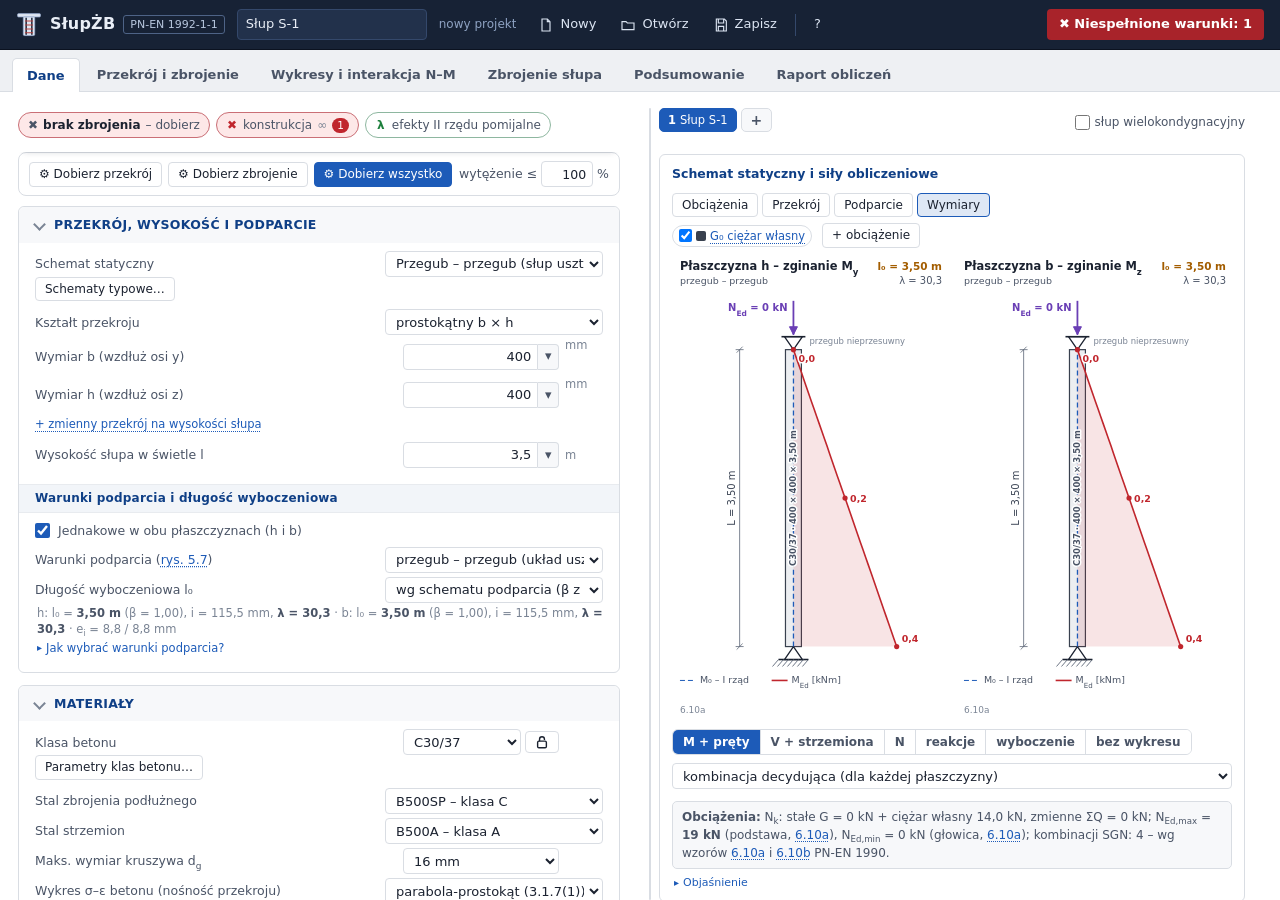
==== commit e23b724f: "WIP: zmienny przekroj, schematy typowe, znaczniki wymiarow" ====
--- a/webapp/slupzb.html
+++ b/webapp/slupzb.html
@@ -751,6 +751,15 @@
 .seg.wrap button { margin-bottom: 2px; }
 .beamtabs .stkchk { margin: 0 0 0 auto; font-size: 12px; align-self: center; }
 .schtools { display: flex; gap: 4px; flex-wrap: wrap; }
+.parts { margin: 2px 0 8px; }
+.partrow { display: flex; flex-wrap: wrap; align-items: center; gap: 4px; font-size: 12px; margin: 3px 0; color: var(--ink2); }
+.partrow input.txt { width: 56px; height: 26px; padding: 2px 4px; text-align: right; }
+.partrow .pl { font-weight: 600; color: var(--ink); }
+.partrow .pu { margin-left: 4px; }
+.pcards { display: grid; grid-template-columns: repeat(auto-fill, minmax(230px, 1fr)); gap: 8px; }
+.pcard { display: flex; gap: 8px; align-items: center; text-align: left; padding: 8px; border: 1px solid var(--line); border-radius: 8px; background: var(--panel); cursor: pointer; font: inherit; font-size: 12.5px; color: var(--ink); }
+.pcard:hover, .pcard.on { border-color: var(--acc); background: color-mix(in srgb, var(--acc) 8%, var(--panel)); }
+.pcard svg { flex: none; }
 .schtools .btn.on { background: color-mix(in srgb, var(--acc) 14%, var(--panel)); border-color: var(--acc); }
 .legend { display: flex; flex-wrap: wrap; gap: 4px 10px; align-items: center; margin: 4px 0 6px; font-size: 12px; }
 .legend .lgi { display: inline-flex; align-items: center; gap: 4px; padding: 2px 6px; border: 1px solid var(--line); border-radius: 12px; background: var(--panel); }
@@ -1069,6 +1078,8 @@
   if (S.mat.autoC) { let c = minClsOf(S); if (S.mat.cDes && classIdx(S.mat.cDes) > classIdx(c)) c = S.mat.cDes; S.mat.concrete = c; }
   // kruszywo „Auto”: największa frakcja dopuszczona prześwitem prętów (8.2(2)); rozmieszczenie prętów – dla d_g = 8 mm
   S.mat.dgAuto = S.mat.dgAuto === true; if (S.mat.dgAuto) S.mat.dg = 8;
+  // zmienny przekrój na wysokości (odcinki z0–z1 [m] o innym przekroju: b × h albo ⌀D)
+  { const G = S.geom; G.parts = Array.isArray(G.parts) ? G.parts.map(p => ({ z0: Math.max(0, num(p.z0, 0)), z1: num(p.z1, 0), b: num(p.b, G.b), h: num(p.h, G.h), D: num(p.D, G.D) })).filter(p => p.z1 > p.z0 + 1e-6).slice(0, 6) : []; }
   ['life', 'dcdev', 'dcg', 'dcst', 'dcadd', 'cnomVal'].forEach(k => S.env[k] = num(S.env[k], D.env[k]));
   { const cf0 = S.env.cf && typeof S.env.cf === 'object' ? S.env.cf : {}; S.env.cf = {}; ['top', 'bot', 'lft', 'rgt'].forEach(k => { const v = cf0[k]; S.env.cf[k] = v === undefined || v === null || v === '' || v === 'auto' || !isFinite(+v) ? 'auto' : Math.max(0, +v); }); }
   const Lo = S.loads;
@@ -1951,6 +1962,13 @@
 
 /* ------------------------------------- efekty II rzędu w jednym kierunku */
 // D – dane kierunku: {B, ei, e0, U (krzywe), g, m, phiInf, dEff, Is, Ic, omega, As, Ac}
+// moment obliczeniowy M_Ed(x) kombinacji w kierunku: I rząd + imperfekcja + II rząd (jak wykresy) – N·mm, punkty XI
+function momentsOf(R, oc, dir) {
+  const r = oc[dir], fr = oc.fr, B = R.buck[dir];
+  const M0 = Array.from(fr[dir].M), n = M0.length - 1, M2 = isFinite(r.M2) ? r.M2 : 0;
+  const sgn = v => (r.braced ? (r.tr ? r.sg : r.sEnd) : (v !== 0 ? Math.sign(v) : r.sg)) || 1;
+  return M0.map((v, i) => v + sgn(v) * Math.max(0, fr.Nat(i / n)) * r.ei + sgn(v) * M2 * m2Shape(B.sch, !!r.braced, i / n));
+}
 function evalDir(D, S, fr, frq, opts) {
   const m = D.m, g = D.g, B = D.B, L = g.L, dir = D.dir;
   const M0 = fr[dir].M, V0 = fr[dir].V;
@@ -2353,6 +2371,32 @@
   });
   R.NEdMax = res.length ? Math.max(...res.map(o => o.fr.Nbot)) : 0;
   R.NEdMin = res.length ? Math.min(...res.map(o => o.fr.Ntop)) : 0;
+  // zmienny przekrój na wysokości słupa (odcinki o innym przekroju): te same pręty w geometrii odcinka, nośność M_Rd(N_Ed) odcinka
+  // przy M_Ed(z) (z imperfekcją i efektami II rzędu przekroju podstawowego) i N_Ed(z) w punktach odcinka
+  R.parts = []; R.partRes = [];
+  if ((S.geom.parts || []).length && (S.geom.shape === 'rect' || S.geom.shape === 'circ')) {
+    S.geom.parts.forEach((p, pi) => {
+      const z0 = clamp(p.z0, 0, S.geom.L) * 1000, z1 = clamp(p.z1, 0, S.geom.L) * 1000; if (z1 - z0 < 1) return;
+      const Sp = JSON.parse(JSON.stringify(S)); Sp.geom.parts = []; if (S.geom.shape === 'rect') { Sp.geom.b = p.b; Sp.geom.h = p.h; } else Sp.geom.D = p.D;
+      const Rp = { errors: [], warns: [], infos: [] }; let gp; try { gp = geomCalc(Sp, Rp); } catch (e) { gp = null; }
+      if (!gp || Rp.errors.length) { R.warns.push(`Odcinek ${pi + 1} zmiennego przekroju: ${Rp.errors.join(' ') || 'błędne wymiary'}`); return; }
+      const lp = layoutBars(Sp, gp, cov, m), U = {};
+      DIRS.forEach(d => { U[d] = makeDirULS(gp.parts[d], gp.dir[d].depth, lay.n ? barsDir(lp, gp, d) : [], m); });
+      R.parts.push({ pi, z0, z1, g: gp, lay: lp, U, S: Sp, lab: S.geom.shape === 'rect' ? `${p.b}×${p.h}` : `⌀${p.D}` });
+    });
+    R.parts.forEach(P => DIRS.forEach(d => {
+      let best = null;
+      res.forEach(o => {
+        const tot = momentsOf(R, o, d), n = tot.length - 1, zs = [P.z0, (P.z0 + P.z1) / 2, P.z1].concat(XI.map(x => x * g.L).filter(z => z > P.z0 && z < P.z1));
+        zs.forEach(z => {
+          const xi = clamp(z / g.L, 0, 1), i = Math.round(xi * n), N = o.fr.Nat(xi), e0 = Math.max(P.g.dir[d].depth / 30, 20), Mv = tot[i];
+          const M = Math.max(Math.abs(Mv), S.sec2.e0 ? Math.max(0, N) * e0 : 0), MRd = P.U[d].MRd(N, Mv >= 0 ? 1 : -1), u = MRd === null ? Infinity : MRd > 0 ? M / MRd : (M > 0 ? Infinity : 0);
+          if (!best || u > best.u) best = { u, z, M, MRd: MRd === null ? 0 : MRd, N, ci: o.ci, c: o.c };
+        });
+      });
+      if (best) R.partRes.push(Object.assign({ P, d }, best));
+    }));
+  }
   // zginanie ukośne – metoda włókien dla kombinacji decydujących
   if (lay.n && res.length && !opts.fast) {
     const cand = res.slice().sort((a, b) => (b.biax.u539 || b.u) - (a.biax.u539 || a.u)).slice(0, 4);
@@ -2363,7 +2407,8 @@
   // strzemiona, zakotwienia
   const tension = res.some(o => hasTension(R, o));
   R.anch = anchCalc(S, m, lay.n ? lay : Object.assign({}, lay, { dmax: 16 }), cov, tension);
-  R.ties = tiesCalc(S, g, lay.n ? lay : Object.assign({}, lay, { dmin: 12, dmax: 12, dt: dt0 }), R.anch, R.sh);
+  const gT = R.parts && R.parts.length ? Object.assign({}, g, { dmin: Math.min(g.dmin, ...R.parts.map(P => P.g.dmin)) }) : g;   // rozstaw strzemion – także w odcinkach o mniejszym przekroju
+  R.ties = tiesCalc(S, gT, lay.n ? lay : Object.assign({}, lay, { dmin: 12, dmax: 12, dt: dt0 }), R.anch, R.sh);
   // SGU
   R.sls = lay.n && S.sls.check !== false ? slsCalc(R, S) : null;
   // odporność ogniowa
@@ -2562,7 +2607,7 @@
 }
 
 /* --------------------------------------------------------------- sprawdzenia */
-const ETA_IDS = new Set(['My', 'Mz', 'biax', 'biaxF', 'Nmax', 'stab', 'Vy', 'Vz', 'Vmaxy', 'Vmaxz', 'sck', 'ssk', 'wk', 'scqp', 'gen']);
+const ETA_IDS = new Set(['My', 'Mz', 'biax', 'biaxF', 'Nmax', 'stab', 'Vy', 'Vz', 'Vmaxy', 'Vmaxz', 'sck', 'ssk', 'wk', 'scqp', 'gen', 'Mpart']);
 function checksCalc(R, S) {
   const C = R.checks, g = R.g, m = R.m, lay = R.lay, cov = R.cov;
   const add = (grp, id, name, ref, Ed, Rd, unit, opt) => {
@@ -2587,6 +2632,17 @@
   }
   const res = R.res;
   if (!res.length) return;
+  // --- SGN: odcinki zmiennego przekroju (te same pręty w geometrii odcinka)
+  (R.partRes || []).forEach(q => {
+    const P = q.P, pl = q.d === 'y' ? 'h' : 'b', zt = `${(P.z0 / 1000).toFixed(2)}–${(P.z1 / 1000).toFixed(2)} m`;
+    add(gN, 'Mpart', `Odcinek ${P.pi + 1} (z = ${zt}, ${P.lab}) – zginanie z siłą podłużną w płaszczyźnie ${pl}: M_Ed ≤ M_Rd(N_Ed)`, '6.1', q.M / 1e6, q.MRd / 1e6, 'kNm', { ratio: q.u, note: `z = ${(q.z / 1000).toFixed(2)} m; N_Ed = ${(q.N / 1e3).toFixed(1)} kN; ${q.c.name}; II rząd – dla przekroju podstawowego`, at: { part: P.pi, dir: q.d }, sec: 'uls' + q.d });
+  });
+  (R.parts || []).forEach(P => {
+    if (P.lay.issues.length) add(gD, 'fitP', `Odcinek ${P.pi + 1} (${P.lab}) – rozmieszczenie prętów`, '8.2', 1, 0, '', { ratio: Infinity, status: 'fail', note: P.lay.issues.join('; '), fmt: 'text', at: { part: P.pi }, sec: 'det' });
+    if (lay.n && P.lay.minClear < P.lay.smin - 0.5) add(gD, 'spP', `Odcinek ${P.pi + 1} (${P.lab}) – odstęp prętów w świetle ≥ max(⌀; d_g + 5 mm; 20 mm)`, '8.2(2)', P.lay.smin, P.lay.minClear, 'mm', { rel: '≥', at: { part: P.pi }, sec: 'det' });
+    DIRS.forEach(d => { if (P.g.dir[d].i < g.dir[d].i - 1) add(gS, 'lamPart', `Odcinek ${P.pi + 1} (${P.lab}) ma mniejszy promień bezwładności w płaszczyźnie ${d === 'y' ? 'h' : 'b'} niż przekrój podstawowy`, '5.8.3.2', g.dir[d].i, P.g.dir[d].i, 'mm', { rel: '≥', soft: true, status: 'warn', ratio: g.dir[d].i / P.g.dir[d].i, note: 'smukłość i efekty II rzędu liczone dla przekroju podstawowego – przyjmij mniejszy przekrój jako podstawowy (bezpiecznie) albo skróć odcinek', at: { part: P.pi }, sec: 'slen' }); });
+    if (R.ties && P.g.dmin < g.dmin && R.ties.s > Math.min(20 * lay.dmin, P.g.dmin, 400) + 0.5) add(gD, 'stP', `Odcinek ${P.pi + 1} (${P.lab}) – rozstaw strzemion s ≤ min(20⌀; b; 400 mm)`, '9.5.3(3)', R.ties.s, Math.min(20 * lay.dmin, P.g.dmin, 400), 'mm', { at: { part: P.pi }, sec: 'ties' });
+  });
   // --- SGN: zginanie z siłą podłużną (jednokierunkowo)
   const govOf = d => res.reduce((a, o) => (o[d].u > a[d].u ? o : a));
   if (lay.n) {
@@ -4221,8 +4277,10 @@
 }
 const GROUPS = [
   { id: 'geo', title: 'Przekrój, wysokość i podparcie', items: [
+    { t: 'html', h: () => presetHTML() },
     { k: 'geom.shape', t: 'sel', l: 'Kształt przekroju', o: () => Object.entries(E.SHAPES), wide: true, re: true },
     ...DIMF(),
+    { t: 'html', h: () => partsHTML() },
     { t: 'hint', h: s => POLY(s) && R && R.g && R.g.isPoly ? `A<sub>c</sub> = ${fmt(R.g.Ac / 1e6, 4)} m², środek ciężkości: x<sub>c</sub> = ${fmt(R.g.xc, 0)}, y<sub>c</sub> = ${fmt(R.g.yc, 0)} mm od lewej i górnej krawędzi; i<sub>y</sub> = ${fmt(R.g.iy, 1)}, i<sub>z</sub> = ${fmt(R.g.iz, 1)}${Math.abs(R.g.Iyz) > 1 ? `, i<sub>min</sub> = ${fmt(R.g.iMin, 1)} mm (oś główna)` : ''} mm` : '' },
     { k: 'geom.L', t: 'num', l: 'Wysokość słupa w świetle l', u: 'm', list: [2.5, 2.8, 3.0, 3.3, 3.5, 4.0, 4.5, 5.0, 6.0, 7.0, 8.0, 10.0], min: 0.5, max: 60 },
     { t: 'sub', l: 'Warunki podparcia i długość wyboczeniowa' },
@@ -4422,7 +4480,8 @@
       html += `<div class="row ${f.wide ? 'wide' : ''}"><label for="${id}">${lab(f)}</label><select id="${id}" data-k="${f.k}" data-num="${f.num ? 1 : ''}" data-re="${f.re ? 1 : ''}">${opts.map(([val, l]) => `<option value="${esc(val)}" ${String(val) === String(v === undefined ? '' : v) ? 'selected' : ''}>${esc(l)}</option>`).join('')}</select>${f.wide ? '' : '<span></span>'}</div>`;
     } else if (f.t === 'num') {
       const v = getP(S, f.k);
-      html += `<div class="row"><label for="${id}">${lab(f)}</label><div class="combo"><input id="${id}" data-k="${f.k}" value="${esc(showNum(v))}" ${f.ph ? `placeholder="${esc(f.ph)}"` : ''} ${f.auto ? 'data-auto="1"' : ''} data-min="${f.min !== undefined ? f.min : ''}" data-max="${f.max !== undefined ? f.max : ''}" data-re="${f.re ? 1 : ''}" autocomplete="off" spellcheck="false"><button tabindex="-1" data-list="${esc(JSON.stringify(f.list || []))}" aria-label="lista">▾</button></div><span class="unit">${esc(f.u || '')}</span></div>`;
+      const isDim = /^geom\.(b|h|D|pipe\.|tee\.|ang\.)/.test(f.k);
+      html += `<div class="row"><label for="${id}">${lab(f)}</label><div class="combo"><input id="${id}" data-k="${f.k}" value="${esc(showNum(v))}" ${f.ph ? `placeholder="${esc(f.ph)}"` : ''} ${f.auto ? 'data-auto="1"' : ''} data-min="${f.min !== undefined ? f.min : ''}" data-max="${f.max !== undefined ? f.max : ''}" data-re="${f.re ? 1 : ''}" autocomplete="off" spellcheck="false"><button tabindex="-1" data-list="${esc(JSON.stringify(f.list || []))}" aria-label="lista">▾</button></div><span class="unit">${esc(f.u || '')}${isDim ? dimBadgeF(f.k) : ''}</span></div>`;
     } else if (f.t === 'chk') {
       html += `<label class="chk"><input type="checkbox" data-k="${f.k}" data-re="${f.re ? 1 : ''}" ${getP(S, f.k) ? 'checked' : ''}><span>${lab(f)}</span></label>`;
     }
@@ -4444,6 +4503,55 @@
     const el = $(`[data-hint="${gid}_${i}"]`); if (!el) return;
     const open = !!el.querySelector('details.exh[open]'), h = hintHTML(f); el.innerHTML = h; el.style.display = h ? '' : 'none'; if (open) { const d = el.querySelector('details.exh'); if (d) d.open = true; }
   }));
+}
+// schematy statyczne słupów (jak „Schemat statyczny” w BelkaŻB): typowe przypadki podparcia w obu płaszczyznach
+const PRESETS = [
+  ['pp', 'Przegub – przegub (słup usztywniony, np. wewnętrzny budynku)', { y: { sch: 'pp', mode: 'auto' } }],
+  ['cant', 'Wspornik – utwierdzony u dołu, wolny u góry (hala, wiata, maszt)', { y: { sch: 'cant', mode: 'auto' } }],
+  ['fp', 'Utwierdzony u dołu, przegub u góry (usztywniony)', { y: { sch: 'fp', mode: 'auto' } }],
+  ['ff', 'Utwierdzony obustronnie (usztywniony)', { y: { sch: 'ff', mode: 'auto' } }],
+  ['ffs', 'Utwierdzony obustronnie, głowica przesuwna (rama nieusztywniona)', { y: { sch: 'ffs', mode: 'auto' } }],
+  ['kb', 'Słup ramy usztywnionej – podatności węzłów k₁, k₂ (wzór 5.15)', { y: { sch: 'pp', mode: 'k', k1: 0.2, k2: 0.2 } }],
+  ['ku', 'Słup ramy nieusztywnionej – podatności węzłów k₁, k₂ (wzór 5.16)', { y: { sch: 'ffs', mode: 'k', k1: 0.2, k2: 0.2 } }],
+  ['hall', 'Słup hali: wspornik w płaszczyźnie h, przegub–przegub w płaszczyźnie b (stężenia)', { y: { sch: 'cant', mode: 'auto' }, z: { sch: 'pp', mode: 'auto' } }],
+  ['hall2', 'Słup hali ze stężeniem w połowie wysokości w płaszczyźnie b (l₀,b = 0,5·l)', { y: { sch: 'cant', mode: 'auto' }, z: { sch: 'pp', mode: 'beta', beta: 0.5 } }],
+  ['top', 'Słup ostatniej kondygnacji: utwierdzony u dołu, przegub u góry, pręty kotwione w stropie', { y: { sch: 'fp', mode: 'auto' }, det: { top: 'anch' } }],
+];
+function presetOf(st) {
+  const by = st.buck.y, bz = st.buck.same ? st.buck.y : st.buck.z;
+  for (const [k, , p] of PRESETS) {
+    const qy = p.y, qz = p.z || p.y, eq = (b, q) => b.sch === q.sch && b.mode === q.mode && (q.mode !== 'beta' || Math.abs(b.beta - q.beta) < 1e-9);
+    if (eq(by, qy) && eq(bz, qz) && (!p.det || st.det.top === p.det.top) && (p.z ? !st.buck.same : true)) return k;
+  }
+  return 'manual';
+}
+const SCH_ICON = (k) => {
+  const p = (PRESETS.find(q => q[0] === k) || [])[2]; if (!p) return '';
+  const one = (sch, x) => { const t = 12, b = 68; let s = `<line x1="${x}" y1="${t}" x2="${x}" y2="${b}" stroke="#39414f" stroke-width="3"/>`;
+    const hat = (y, up) => { let q = `<line x1="${x - 10}" y1="${y}" x2="${x + 10}" y2="${y}" stroke="#1b2230" stroke-width="1.5"/>`; for (let i = 0; i < 5; i++) q += `<line x1="${x - 10 + i * 5}" y1="${y}" x2="${x - 14 + i * 5}" y2="${y + (up ? -4 : 4)}" stroke="#5d6778" stroke-width="0.8"/>`; return q; };
+    const pin = (y, up) => `<path d="M${x},${y} l-5,${up ? -8 : 8} h10 z" fill="#ffffff" stroke="#1b2230" stroke-width="1.1"/>`;
+    if (sch === 'pp') s += pin(b, false) + pin(t, true); else if (sch === 'fp') s += hat(b, false) + pin(t, true); else if (sch === 'ff') s += hat(b, false) + hat(t, true); else if (sch === 'ffs') s += hat(b, false) + hat(t - 3, true) + `<circle cx="${x - 4}" cy="${t - 1}" r="1.6" fill="none" stroke="#1b2230"/><circle cx="${x + 4}" cy="${t - 1}" r="1.6" fill="none" stroke="#1b2230"/>`; else if (sch === 'cant') s += hat(b, false);
+    return s; };
+  const y = p.y, z = p.z || p.y;
+  return `<svg width="70" height="80" viewBox="0 0 70 80" class="schic">${one(y.sch, 22)}${one(z.sch, 50)}<text x="22" y="79" font-size="8" text-anchor="middle" fill="#7a8494">h</text><text x="50" y="79" font-size="8" text-anchor="middle" fill="#7a8494">b</text></svg>`;
+};
+function presetHTML() {
+  const cur = presetOf(S);
+  return `<div class="row wide"><label for="fPreset">Schemat statyczny</label><select id="fPreset" data-preset="1">${PRESETS.map(([k, l]) => `<option value="${k}" ${cur === k ? 'selected' : ''}>${esc(l)}</option>`).join('')}<option value="manual" ${cur === 'manual' ? 'selected' : ''}>Inny – warunki podparcia ustawione poniżej</option></select></div><div class="rowbtn"><button type="button" class="btn sm" id="presetBtn" title="Typowe schematy statyczne słupów z rysunkiem">Schematy typowe…</button></div>`;
+}
+function applyPreset(k) {
+  const p = (PRESETS.find(q => q[0] === k) || [])[2]; if (!p) return;
+  const set = (d, q) => { Object.assign(S.buck[d], { sch: q.sch, mode: q.mode }); if (q.beta !== undefined) S.buck[d].beta = q.beta; if (q.k1 !== undefined) { S.buck[d].k1 = q.k1; S.buck[d].k2 = q.k2; } };
+  set('y', p.y); if (p.z) { S.buck.same = false; set('z', p.z); } else { S.buck.same = true; S.buck.z = JSON.parse(JSON.stringify(S.buck.y)); }
+  if (p.det) Object.assign(S.det, p.det);
+  changed(true);
+}
+function presetPopup() {
+  const m = $('#modal'), cur = presetOf(S);
+  m.innerHTML = `<div class="dlg wide"><h3>Schematy statyczne słupów</h3><div class="pcards">${PRESETS.map(([k, l]) => `<button class="pcard ${cur === k ? 'on' : ''}" data-pk="${k}">${SCH_ICON(k)}<span>${esc(l)}</span></button>`).join('')}</div>
+    <p class="hint keep">Schemat określa podparcie słupa w płaszczyznach h i b: długość wyboczeniową l₀ = β·l (rys. 5.7), rozkład momentów od obciążeń poziomych i mimośrodu oraz to, czy układ jest usztywniony. Po wyborze można zmienić szczegóły (warunki podparcia, β, l₀, k₁, k₂) w Danych albo klikając podporę na schemacie.</p><div class="dbtn"><button class="btn pri" id="pcClose">Zamknij</button></div></div>`;
+  m.style.display = 'flex'; popRedraw = null; $('#pcClose', m).onclick = closeModal;
+  $$('[data-pk]', m).forEach(b => b.onclick = () => { closeModal(); applyPreset(b.dataset.pk); toast(`Schemat statyczny: ${(PRESETS.find(q => q[0] === b.dataset.pk) || [])[1]}.`, 3000); });
 }
 // klasa betonu: lista z „Auto” (minimalna dla ekspozycji, wyższa – gdy wymaga jej dobór), blokada klasy, tabela parametrów klas (jak BelkaŻB 2.10)
 const LOCK_SVG = on => `<svg width="14" height="14" viewBox="0 0 16 16" aria-hidden="true"><rect x="3" y="7" width="10" height="7.5" rx="1.5" fill="none" stroke="currentColor" stroke-width="1.6"/><path d="M5.2 7 V4.8 a2.8 2.8 0 0 1 5.6 0 ${on ? 'V7' : 'V5.6'}" fill="none" stroke="currentColor" stroke-width="1.6"/></svg>`;
@@ -4473,7 +4581,24 @@
   m.style.display = 'flex'; popRedraw = null; $('#ctClose', m).onclick = closeModal;
   $$('tr[data-cls]', m).forEach(tr => tr.addEventListener('click', () => { S.mat.concrete = tr.dataset.cls; S.mat.autoC = false; closeModal(); changed(true); }));
 }
+// zmienny przekrój na wysokości słupa (jak „+ zmienny przekrój w tym przęśle” w BelkaŻB): odcinki od–do z innym b × h albo ⌀D
+function partsHTML() {
+  const G = S.geom, sh = G.shape; if (sh !== 'rect' && sh !== 'circ') return '';
+  const P = G.parts || [];
+  const res = d => R && R.partRes ? R.partRes.filter(q => q.P.pi === d) : [];
+  const rows = P.map((p, i) => { const rr = res(i), u = rr.length ? Math.max(...rr.map(q => q.u)) : null;
+    return `<div class="partrow"><span class="pl">odcinek ${i + 1}: z od</span><input class="txt n" data-pt="${i}.z0" value="${esc(showNum(p.z0))}" inputmode="decimal"><span>do</span><input class="txt n" data-pt="${i}.z1" value="${esc(showNum(p.z1))}" inputmode="decimal"><span>m;</span>${sh === 'rect' ? `<span>b</span><input class="txt n" data-pt="${i}.b" value="${esc(showNum(p.b))}" inputmode="decimal"><span>h</span><input class="txt n" data-pt="${i}.h" value="${esc(showNum(p.h))}" inputmode="decimal">` : `<span>⌀D</span><input class="txt n" data-pt="${i}.D" value="${esc(showNum(p.D))}" inputmode="decimal">`}<span>mm</span>${u !== null ? `<b class="pu" style="color:var(--${u > 1 ? 'fail' : 'ok'})">η = ${isFinite(u) ? fmt(u * 100, 0) : '∞'}%</b>` : ''}<button class="del" data-ptdel="${i}" title="Usuń odcinek">×</button></div>`; }).join('');
+  return `<div class="parts">${rows}<button class="lnk" id="ptAdd">+ zmienny przekrój na wysokości słupa</button>${P.length ? '<p class="hint keep">W odcinku – inny przekrój, te same pręty (rozmieszczone w przekroju odcinka). Sprawdzane: M<sub>Ed</sub> ≤ M<sub>Rd</sub>(N<sub>Ed</sub>) przekroju odcinka w jego punktach (z imperfekcją i II rzędem przekroju podstawowego), rozstaw prętów, strzemiona; smukłość – dla przekroju podstawowego (uwaga przy mniejszym odcinku). Pręty przy zmianie przekroju – odgięcie 1:6 lub osobne pręty (detal).</p>' : ''}</div>`;
+}
+function bindParts(host) {
+  const a = $('#ptAdd', host); if (a) a.onclick = () => { const G = S.geom; G.parts = G.parts || []; const L = G.L; G.parts.push({ z0: +(L * 0.75).toFixed(2), z1: L, b: Math.max(200, G.b - 50), h: Math.max(200, G.h - 50), D: Math.max(250, G.D - 50) }); changed(true); };
+  $$('[data-pt]', host).forEach(inp => inp.addEventListener('change', () => { const [i, k] = inp.dataset.pt.split('.'), v = parseNum(inp.value); if (v === null || v < 0) { inp.classList.add('bad'); return; } S.geom.parts[+i][k] = v; changed(true); }));
+  $$('[data-ptdel]', host).forEach(b => b.onclick = () => { S.geom.parts.splice(+b.dataset.ptdel, 1); changed(true); });
+}
 function bindMat(host) {
+  const ps = $('select[data-preset]', host); if (ps) ps.addEventListener('change', () => { if (ps.value !== 'manual') applyPreset(ps.value); });
+  const pb = $('#presetBtn', host); if (pb) pb.onclick = () => presetPopup();
+  bindParts(host);
   const cs = $('select[data-conc]', host);
   if (cs) cs.addEventListener('change', () => { if (cs.value === 'auto') { S.mat.autoC = true; S.mat.lockC = false; S.mat.cDes = ''; } else { S.mat.autoC = false; S.mat.concrete = cs.value; } changed(true); });
   const lk = $('#concLock', host);
@@ -4589,7 +4714,7 @@
     const bad = cs.filter(x => x.status === 'fail').length;
     h += `<button class="dsb ${st}" data-dg="${gi}" title="${esc(w.name.replace(/_\{?([^}]*)\}?/g, '$1'))}${isFinite(w.ratio) ? ' – ' + fmt(w.ratio * 100, 0) + '%' : ''} · kliknij, aby przejść do Podsumowania"><span class="ic">${st === 'fail' ? '✖' : st === 'warn' ? '!' : '✔'}</span>${a ? `<b>${a}</b> ` : ''}${l}<span class="pc">${isFinite(w.ratio) ? fmt(w.ratio * 100, 0) + '%' : '∞'}</span>${bad ? `<span class="nb">${bad}</span>` : ''}</button>`;
   });
-  if (R.res && R.res.length) { const sl = DIRS().some(d => R.res.some(q => q[d].slender)); h += `<span class="dsb ${sl ? 'warn' : 'ok'}" style="cursor:default" title="Smukłość λ względem λ_lim"><span class="ic">λ</span>${sl ? 'słup smukły – II rząd' : 'efekty II rzędu pomijalne'}</span>`; }
+  if (R.res && R.res.length) { const sl = DIRS().some(d => R.res.some(q => q[d].slender)); h += `<button class="dsb ${sl ? 'warn' : 'ok'}" data-dslen="1" title="Smukłość λ względem λ_lim – kliknij, aby przejść do Podsumowania (smukłość i efekty II rzędu)"><span class="ic">λ</span>${sl ? 'słup smukły – II rząd' : 'efekty II rzędu pomijalne'}</button>`; }
   return h + '</div>';
 }
 const DIRS = () => ['y', 'z'];
@@ -4597,6 +4722,8 @@
   $$('#dsum, .dsumx').forEach(el => {
     el.innerHTML = dsumHTML();
     $$('[data-auto]', el).forEach(b => b.addEventListener('click', ev => { ev.stopPropagation(); doAutoReb(); }));
+    // smukłość – Podsumowanie: wiersz smukłości decydującej (λ > λ_lim) albo pierwszy wiersz grupy „smukłość i efekty II rzędu”
+    $$('[data-dslen]', el).forEach(b => b.addEventListener('click', () => { const c = R.checks; let i = c.findIndex(x => /^lam[yz]?$/.test(x.id) && x.ratio > 1); if (i < 0) i = c.findIndex(x => /smukłość/i.test(x.grp)); goSum(i); }));
     // klik w podgląd wyniku – Podsumowanie, wiersz warunku niespełnionego (albo z uwagą, albo decydującego) z wyróżnieniem
     $$('[data-dg]', el).forEach(b => b.addEventListener('click', () => {
       const pr = DSUM[+b.dataset.dg][2], c = R.checks;
@@ -4833,7 +4960,7 @@
 }
 function dimRepaint() {
   const on = $('.tabs button.on'); if (on && on.dataset.tab === 'data') { rendered.data = false; renderDataSide(); } else rendered.data = false;
-  $$('[data-dimst]').forEach(el => { el.outerHTML = dimBadge(); });
+  $$('[data-dimst]').forEach(el => { el.outerHTML = el.dataset.dimst === '1' ? dimBadge() : dimBadgeF(el.dataset.dimst); });
 }
 const sameSz = (sz) => { const G = S.geom; if (sz.D) return G.shape === 'circ' && sz.D === G.D; if (sz.pipe) return G.pipe.D === sz.pipe.D && G.pipe.t === sz.pipe.t; if (sz.tee) return JSON.stringify(sz.tee) === JSON.stringify({ bf: G.tee.bf, hf: G.tee.hf, bw: G.tee.bw, h: G.tee.h }); if (sz.ang) return sz.ang.b === G.ang.b && sz.ang.h === G.ang.h && sz.ang.tb === G.ang.tb && sz.ang.th === G.ang.th; return sz.b === G.b && sz.h === G.h; };
 function dimState() {
@@ -4854,6 +4981,19 @@
   if (d.st === 'bad') return `<span class="dimst bad" data-dimst="1" data-dsug="1" role="button" tabindex="0">✖<span class="dimtip"><b>Przekrój ${esc(sh)} mm – za mały.</b> Przy tych wymiarach nie da się spełnić wszystkich warunków samym zbrojeniem. Proponowany przekrój: <b>${esc(d.b.lab)} mm</b> ze zbrojeniem ${d.b.n}⌀${d.b.d} – kliknij ✖, aby przyjąć.</span></span>`;
   return `<span class="dimst big" data-dimst="1" data-dsug="1" role="button" tabindex="0">?<span class="dimtip"><b>Przekrój ${esc(sh)} mm spełnia wszystkie warunki, ale jest większy niż potrzeba.</b> Wystarczy <b>${esc(d.b.lab)} mm</b> (zbrojenie ${d.b.n}⌀${d.b.d}) – kliknij ?, aby przyjąć; możesz też zostawić obecne wymiary.</span></span>`;
 }
+// znacznik przy polu wymiaru (Dane, jak przy b i h w BelkaŻB): ✔ – wymiar wystarczający, ✖ – do zwiększenia, ? – można zmniejszyć;
+// kliknięcie ✖ / ? przyjmuje proponowany przekrój (sprawdzony doborem zbrojenia i kompletem warunków)
+function dimBadgeF(k) {
+  const d = dimState(), nm = { 'geom.b': 'Wymiar b', 'geom.h': 'Wymiar h', 'geom.D': 'Średnica D' }[k] || 'Wymiar', cur = getP(S, k);
+  if (!d) return `<span class="dimst" data-dimst="${k}"></span>`;
+  if (d.st === 'pend') return `<span class="dimst" data-dimst="${k}"><i class="dpend" title="Sprawdzanie wymiarów przekroju…"></i></span>`;
+  const pv = d.b ? getP(d.b.sz, k.replace(/^geom\./, '')) : null;
+  if (d.st === 'none') return `<span class="dimst bad" data-dimst="${k}" title="Nie znaleziono przekroju spełniającego wszystkie warunki – zmień schemat, obciążenia lub materiały.">✖</span>`;
+  if (d.st === 'bad' && pv !== null && pv !== undefined && pv > cur) return `<span class="dimst bad" data-dimst="${k}" data-dsug="1" role="button" tabindex="0">✖<span class="dimtip"><b>${nm} ${cur} mm – do zwiększenia → ${pv} mm.</b> Przy obecnych wymiarach nie da się spełnić wszystkich warunków samym zbrojeniem. Proponowany przekrój: <b>${esc(d.b.lab)} mm</b> (${d.b.n}⌀${d.b.d}) – kliknij ✖, aby przyjąć.</span></span>`;
+  if (d.st === 'big' && pv !== null && pv !== undefined && pv < cur) return `<span class="dimst big" data-dimst="${k}" data-dsug="1" role="button" tabindex="0">?<span class="dimtip"><b>${nm} ${cur} mm – większy niż potrzeba: wystarczy ${pv} mm.</b> Przekrój ${esc(d.b.lab)} mm (${d.b.n}⌀${d.b.d}) spełnia wszystkie warunki – kliknij ?, aby przyjąć; możesz też zostawić obecny wymiar.</span></span>`;
+  return `<span class="dimst ok" data-dimst="${k}" title="${esc(`${nm} ${cur} mm – ${d.st === 'bad' ? 'bez zmian (do poprawy inny wymiar)' : 'wystarczający'}.`)}">✔</span>`;
+}
+document.addEventListener('click', e => { const b = e.target.closest && e.target.closest('#inputs [data-dsug]'); if (b) { e.preventDefault(); applyDimSug(); } });
 function dimSugHTML() {
   const d = dimState(); if (!d || (d.st !== 'bad' && d.st !== 'big')) return '';
   return `<p class="hint keep" style="margin-top:6px">${d.st === 'bad' ? '✖ Przekrój za mały' : '? Przekrój większy niż potrzeba'} – ${d.st === 'bad' ? 'proponowany' : 'wystarczy'} <b>${esc(d.b.lab)} mm</b> (${d.b.n}⌀${d.b.d}). <button class="lnk" data-dsug="1">przyjmij</button></p>`;
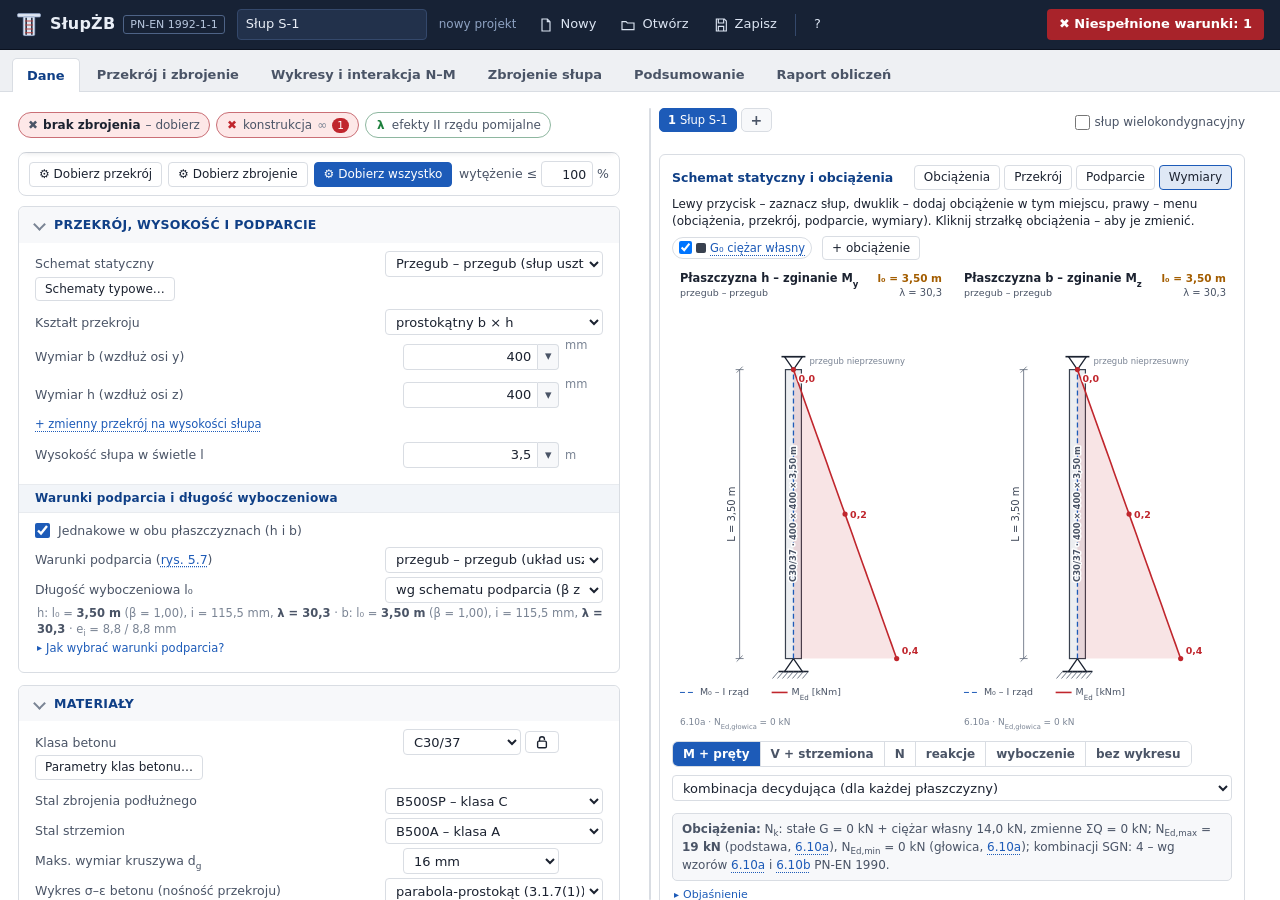
==== commit 9986ad12: "WIP 1.4: obciazenia osobno na schemacie, zaznaczanie slupa, haki, butelkowanie" ====
--- a/webapp/slupzb.html
+++ b/webapp/slupzb.html
@@ -752,7 +752,7 @@
 .beamtabs .stkchk { margin: 0 0 0 auto; font-size: 12px; align-self: center; }
 .schtools { display: flex; gap: 4px; flex-wrap: wrap; }
 .parts { margin: 2px 0 8px; }
-.partrow { display: flex; flex-wrap: wrap; align-items: center; gap: 4px; font-size: 12px; margin: 3px 0; color: var(--ink2); }
+.partrow { display: grid; gap: 3px; padding: 4px 6px; border-left: 3px solid var(--acc); background: color-mix(in srgb, var(--acc) 5%, transparent); border-radius: 4px; font-size: 12px; margin: 3px 0; color: var(--ink2); }
 .partrow input.txt { width: 56px; height: 26px; padding: 2px 4px; text-align: right; }
 .partrow .pl { font-weight: 600; color: var(--ink); }
 .partrow .pu { margin-left: 4px; }
@@ -784,13 +784,19 @@
 svg.elevsvg .fhit:hover rect { fill: color-mix(in srgb, var(--acc) 14%, var(--sv-eceef1, #eceef1)); }
 svg.elevsvg .bend:hover circle { stroke-width: 2; fill: color-mix(in srgb, var(--acc) 18%, transparent); }
 svg.elevsvg .zdrag:hover line { stroke-width: 3.4; }
+.schsel { font-size: 12px; margin: 2px 0 6px; min-height: 18px; }
+.schsel .mut { color: var(--mut); }
+.schcol.sel rect { filter: drop-shadow(0 0 2px rgba(29, 91, 184, .45)); }
+.schch .schpair { display: flex; gap: 6px; }
+.fl2 { display: flex; gap: 6px; } .fl2 input { width: 84px; }
+.covtxt:hover text { text-decoration: underline; }
 
 /* wygenerowane przez gen_svgtheme.py – kolory rysunków SVG */
-:root { --sv-1b2230: #1b2230; --sv-1d2a3f: #1d2a3f; --sv-1d3f78: #1d3f78; --sv-1d5bb8: #1d5bb8; --sv-1d7f3c: #1d7f3c; --sv-39414f: #39414f; --sv-3d4656: #3d4656; --sv-4a5466: #4a5466; --sv-5d6778: #5d6778; --sv-6a3fb5: #6a3fb5; --sv-7a8494: #7a8494; --sv-7fa3e0: #7fa3e0; --sv-9aa3b0: #9aa3b0; --sv-9b1c22: #9b1c22; --sv-a04848: #a04848; --sv-a35d00: #a35d00; --sv-b5651d: #b5651d; --sv-c0262d: #c0262d; --sv-c9ced6: #c9ced6; --sv-c9d4e6: #c9d4e6; --sv-d9dde3: #d9dde3; --sv-dbe7fb: #dbe7fb; --sv-e08a8a: #e08a8a; --sv-e6a35a: #e6a35a; --sv-eceef1: #eceef1; --sv-eef0f3: #eef0f3; --sv-f3f4f6: #f3f4f6; --sv-ffcccc: #ffcccc; --sv-ffddbb: #ffddbb; --sv-ffffff: #ffffff; }
-@media (prefers-color-scheme: dark) { :root:not([data-theme="light"]) { --sv-1b2230: #b8c2d7; --sv-1d2a3f: #aebcd3; --sv-1d3f78: #6e96d8; --sv-1d5bb8: #6497e3; --sv-1d7f3c: #6cda8f; --sv-39414f: #a2acbc; --sv-3d4656: #9ca7b9; --sv-4a5466: #909bae; --sv-5d6778: #8c96a6; --sv-6a3fb5: #9879cd; --sv-7a8494: #8e96a4; --sv-7fa3e0: #81a4de; --sv-9aa3b0: #9aa3b0; --sv-9b1c22: #e0676c; --sv-a04848: #ad8585; --sv-a35d00: #fab04c; --sv-b5651d: #e2a064; --sv-c0262d: #de696e; --sv-c9ced6: #373d48; --sv-c9d4e6: #28354a; --sv-d9dde3: #2c323c; --sv-dbe7fb: #1d2636; --sv-e08a8a: #de8c8c; --sv-e6a35a: #e3a663; --sv-eceef1: #21262d; --sv-eef0f3: #1f242b; --sv-f3f4f6: #1d2027; --sv-ffcccc: #3c2020; --sv-ffddbb: #453525; --sv-ffffff: #151b24; } }
-:root[data-theme="dark"] { --sv-1b2230: #b8c2d7; --sv-1d2a3f: #aebcd3; --sv-1d3f78: #6e96d8; --sv-1d5bb8: #6497e3; --sv-1d7f3c: #6cda8f; --sv-39414f: #a2acbc; --sv-3d4656: #9ca7b9; --sv-4a5466: #909bae; --sv-5d6778: #8c96a6; --sv-6a3fb5: #9879cd; --sv-7a8494: #8e96a4; --sv-7fa3e0: #81a4de; --sv-9aa3b0: #9aa3b0; --sv-9b1c22: #e0676c; --sv-a04848: #ad8585; --sv-a35d00: #fab04c; --sv-b5651d: #e2a064; --sv-c0262d: #de696e; --sv-c9ced6: #373d48; --sv-c9d4e6: #28354a; --sv-d9dde3: #2c323c; --sv-dbe7fb: #1d2636; --sv-e08a8a: #de8c8c; --sv-e6a35a: #e3a663; --sv-eceef1: #21262d; --sv-eef0f3: #1f242b; --sv-f3f4f6: #1d2027; --sv-ffcccc: #3c2020; --sv-ffddbb: #453525; --sv-ffffff: #151b24; }
-@media print { :root:not([data-print]) { --sv-1b2230: #1b2230; --sv-1d2a3f: #1d2a3f; --sv-1d3f78: #1d3f78; --sv-1d5bb8: #1d5bb8; --sv-1d7f3c: #1d7f3c; --sv-39414f: #39414f; --sv-3d4656: #3d4656; --sv-4a5466: #4a5466; --sv-5d6778: #5d6778; --sv-6a3fb5: #6a3fb5; --sv-7a8494: #7a8494; --sv-7fa3e0: #7fa3e0; --sv-9aa3b0: #9aa3b0; --sv-9b1c22: #9b1c22; --sv-a04848: #a04848; --sv-a35d00: #a35d00; --sv-b5651d: #b5651d; --sv-c0262d: #c0262d; --sv-c9ced6: #c9ced6; --sv-c9d4e6: #c9d4e6; --sv-d9dde3: #d9dde3; --sv-dbe7fb: #dbe7fb; --sv-e08a8a: #e08a8a; --sv-e6a35a: #e6a35a; --sv-eceef1: #eceef1; --sv-eef0f3: #eef0f3; --sv-f3f4f6: #f3f4f6; --sv-ffcccc: #ffcccc; --sv-ffddbb: #ffddbb; --sv-ffffff: #ffffff; } }
-#report { --sv-1b2230: #1b2230; --sv-1d2a3f: #1d2a3f; --sv-1d3f78: #1d3f78; --sv-1d5bb8: #1d5bb8; --sv-1d7f3c: #1d7f3c; --sv-39414f: #39414f; --sv-3d4656: #3d4656; --sv-4a5466: #4a5466; --sv-5d6778: #5d6778; --sv-6a3fb5: #6a3fb5; --sv-7a8494: #7a8494; --sv-7fa3e0: #7fa3e0; --sv-9aa3b0: #9aa3b0; --sv-9b1c22: #9b1c22; --sv-a04848: #a04848; --sv-a35d00: #a35d00; --sv-b5651d: #b5651d; --sv-c0262d: #c0262d; --sv-c9ced6: #c9ced6; --sv-c9d4e6: #c9d4e6; --sv-d9dde3: #d9dde3; --sv-dbe7fb: #dbe7fb; --sv-e08a8a: #e08a8a; --sv-e6a35a: #e6a35a; --sv-eceef1: #eceef1; --sv-eef0f3: #eef0f3; --sv-f3f4f6: #f3f4f6; --sv-ffcccc: #ffcccc; --sv-ffddbb: #ffddbb; --sv-ffffff: #ffffff; }
+:root { --sv-1b2230: #1b2230; --sv-1d2a3f: #1d2a3f; --sv-1d3f78: #1d3f78; --sv-1d5bb8: #1d5bb8; --sv-1d7f3c: #1d7f3c; --sv-39414f: #39414f; --sv-3d4656: #3d4656; --sv-4a5466: #4a5466; --sv-5d6778: #5d6778; --sv-6a3fb5: #6a3fb5; --sv-7a3db8: #7a3db8; --sv-7a8494: #7a8494; --sv-7fa3e0: #7fa3e0; --sv-9aa3b0: #9aa3b0; --sv-9b1c22: #9b1c22; --sv-a04848: #a04848; --sv-a35d00: #a35d00; --sv-b5651d: #b5651d; --sv-c0262d: #c0262d; --sv-c9ced6: #c9ced6; --sv-c9d4e6: #c9d4e6; --sv-d9dde3: #d9dde3; --sv-dbe7fb: #dbe7fb; --sv-e08a8a: #e08a8a; --sv-e6a35a: #e6a35a; --sv-eceef1: #eceef1; --sv-eef0f3: #eef0f3; --sv-f3f4f6: #f3f4f6; --sv-ffcccc: #ffcccc; --sv-ffddbb: #ffddbb; --sv-ffffff: #ffffff; }
+@media (prefers-color-scheme: dark) { :root:not([data-theme="light"]) { --sv-1b2230: #b8c2d7; --sv-1d2a3f: #aebcd3; --sv-1d3f78: #6e96d8; --sv-1d5bb8: #6497e3; --sv-1d7f3c: #6cda8f; --sv-39414f: #a2acbc; --sv-3d4656: #9ca7b9; --sv-4a5466: #909bae; --sv-5d6778: #8c96a6; --sv-6a3fb5: #9879cd; --sv-7a3db8: #a377cf; --sv-7a8494: #8e96a4; --sv-7fa3e0: #81a4de; --sv-9aa3b0: #9aa3b0; --sv-9b1c22: #e0676c; --sv-a04848: #ad8585; --sv-a35d00: #fab04c; --sv-b5651d: #e2a064; --sv-c0262d: #de696e; --sv-c9ced6: #373d48; --sv-c9d4e6: #28354a; --sv-d9dde3: #2c323c; --sv-dbe7fb: #1d2636; --sv-e08a8a: #de8c8c; --sv-e6a35a: #e3a663; --sv-eceef1: #21262d; --sv-eef0f3: #1f242b; --sv-f3f4f6: #1d2027; --sv-ffcccc: #3c2020; --sv-ffddbb: #453525; --sv-ffffff: #151b24; } }
+:root[data-theme="dark"] { --sv-1b2230: #b8c2d7; --sv-1d2a3f: #aebcd3; --sv-1d3f78: #6e96d8; --sv-1d5bb8: #6497e3; --sv-1d7f3c: #6cda8f; --sv-39414f: #a2acbc; --sv-3d4656: #9ca7b9; --sv-4a5466: #909bae; --sv-5d6778: #8c96a6; --sv-6a3fb5: #9879cd; --sv-7a3db8: #a377cf; --sv-7a8494: #8e96a4; --sv-7fa3e0: #81a4de; --sv-9aa3b0: #9aa3b0; --sv-9b1c22: #e0676c; --sv-a04848: #ad8585; --sv-a35d00: #fab04c; --sv-b5651d: #e2a064; --sv-c0262d: #de696e; --sv-c9ced6: #373d48; --sv-c9d4e6: #28354a; --sv-d9dde3: #2c323c; --sv-dbe7fb: #1d2636; --sv-e08a8a: #de8c8c; --sv-e6a35a: #e3a663; --sv-eceef1: #21262d; --sv-eef0f3: #1f242b; --sv-f3f4f6: #1d2027; --sv-ffcccc: #3c2020; --sv-ffddbb: #453525; --sv-ffffff: #151b24; }
+@media print { :root:not([data-print]) { --sv-1b2230: #1b2230; --sv-1d2a3f: #1d2a3f; --sv-1d3f78: #1d3f78; --sv-1d5bb8: #1d5bb8; --sv-1d7f3c: #1d7f3c; --sv-39414f: #39414f; --sv-3d4656: #3d4656; --sv-4a5466: #4a5466; --sv-5d6778: #5d6778; --sv-6a3fb5: #6a3fb5; --sv-7a3db8: #7a3db8; --sv-7a8494: #7a8494; --sv-7fa3e0: #7fa3e0; --sv-9aa3b0: #9aa3b0; --sv-9b1c22: #9b1c22; --sv-a04848: #a04848; --sv-a35d00: #a35d00; --sv-b5651d: #b5651d; --sv-c0262d: #c0262d; --sv-c9ced6: #c9ced6; --sv-c9d4e6: #c9d4e6; --sv-d9dde3: #d9dde3; --sv-dbe7fb: #dbe7fb; --sv-e08a8a: #e08a8a; --sv-e6a35a: #e6a35a; --sv-eceef1: #eceef1; --sv-eef0f3: #eef0f3; --sv-f3f4f6: #f3f4f6; --sv-ffcccc: #ffcccc; --sv-ffddbb: #ffddbb; --sv-ffffff: #ffffff; } }
+#report { --sv-1b2230: #1b2230; --sv-1d2a3f: #1d2a3f; --sv-1d3f78: #1d3f78; --sv-1d5bb8: #1d5bb8; --sv-1d7f3c: #1d7f3c; --sv-39414f: #39414f; --sv-3d4656: #3d4656; --sv-4a5466: #4a5466; --sv-5d6778: #5d6778; --sv-6a3fb5: #6a3fb5; --sv-7a3db8: #7a3db8; --sv-7a8494: #7a8494; --sv-7fa3e0: #7fa3e0; --sv-9aa3b0: #9aa3b0; --sv-9b1c22: #9b1c22; --sv-a04848: #a04848; --sv-a35d00: #a35d00; --sv-b5651d: #b5651d; --sv-c0262d: #c0262d; --sv-c9ced6: #c9ced6; --sv-c9d4e6: #c9d4e6; --sv-d9dde3: #d9dde3; --sv-dbe7fb: #dbe7fb; --sv-e08a8a: #e08a8a; --sv-e6a35a: #e6a35a; --sv-eceef1: #eceef1; --sv-eef0f3: #eef0f3; --sv-f3f4f6: #f3f4f6; --sv-ffcccc: #ffcccc; --sv-ffddbb: #ffddbb; --sv-ffffff: #ffffff; }
 </style>
 
 <header id="top">
@@ -1122,6 +1128,8 @@
   if (!['50', '100'].includes(String(dt.lap))) dt.lap = '100'; dt.lap = String(dt.lap);
   dt.sigma = dt.sigma === 'actual' ? 'actual' : 'fyd';
   dt.l0Man = (dt.l0Man === 'auto' || dt.l0Man === '' || dt.l0Man == null || !isFinite(+dt.l0Man)) ? 'auto' : Math.max(0, +dt.l0Man);
+  dt.crank = dt.crank === 'off' ? 'off' : 'auto';
+  S.upSec = S.upSec && typeof S.upSec === 'object' ? { shape: S.upSec.shape === 'circ' ? 'circ' : S.upSec.shape === 'rect' ? 'rect' : 'other', b: num(S.upSec.b, 0), h: num(S.upSec.h, 0), D: num(S.upSec.D, 0), name: String(S.upSec.name || '') } : null;
   ['legTop', 'footF', 'inF', 'bF', 'bTop'].forEach(k => { dt[k] = (dt[k] === 'auto' || dt[k] === '' || dt[k] == null || !isFinite(+dt[k])) ? 'auto' : Math.max(0, +dt[k]); });
   S.above = Array.isArray(S.above) ? S.above.filter(q => q && isFinite(+q.N)).map(q => ({ kind: q.kind === 'perm' || VAR_KINDS[q.kind] ? q.kind : 'perm', cat: q.cat || 'B', alt: q.alt || 'low', name: String(q.name || ''), N: +q.N, pm: !!q.pm, p0: q.p0, p1: q.p1, p2: q.p2, from: q.from || '' })) : [];
   const F = S.fire;
@@ -1831,7 +1839,7 @@
     return items;
   }
   let nG = 0, nQ = 0;
-  const own = Lo.items.filter(it => !it.off).map(it => Object.assign({}, it));
+  const own = Lo.items.map((it, i) => Object.assign({}, it, { src: i })).filter(it => !it.off);
   const same = (a, b) => a.kind === b.kind && (a.kind !== 'imp' || a.cat === b.cat) && String(a.name || '').trim().toLowerCase() === String(b.name || '').trim().toLowerCase();
   (S.above || []).forEach(q => { if (!q.N) return; const t = own.find(it => same(it, q)); if (t) { t.N = (+t.N || 0) + q.N; t.fromAbove = (t.fromAbove || 0) + q.N; } else own.push(normItem(Object.assign({}, q, { fromAbove: q.N, aboveOnly: true }))); });
   own.forEach(it => { const perm = it.kind === 'perm'; items.push(Object.assign({}, it, { id: perm ? 'G' + (++nG) : 'Q' + (++nQ), perm, psi: perm ? null : psiOf(it) })); });
@@ -2261,7 +2269,23 @@
   const c = S.env.cnomSel === 'manual' ? num(S.env.cnomVal, 30) : null;
   return { dt, dtReq, scl, sclRed, sAuto, sShear, sMan, s, sRed, sRedMan, zBot, zTop, zMid, zBotReq, zTopReq, zMan, lapZone, zB0, pos: P, sets, pB, pM, pT, cman: c };
 }
-function schedule(S, g, lay, cov, anch, ties) {
+// odgięcie prętów słupa dolnego w węźle stropu (butelkowanie): pręty ściskane przechodzą do słupa wyżej na długość zakładu l₀,
+// odsunięte do wnętrza o e_k = ⌀ (pręty słupa wyżej układane obok, na tej samej otulinie) + zmniejszenie przekroju słupa wyżej;
+// nachylenie odgięcia ≤ 1:6 (praktyka wykonawcza, np. IStructE / PN-B-03264 – pręty odgięte w węźle), odgięcie w strefie stropu
+// (koniec – na poziomie górnej powierzchni stropu); przy zmniejszeniu przekroju > 75 mm – zamiast odgięcia osobne pręty startowe
+function crankCalc(S, g, lay) {
+  if (S.det.top !== 'cont' || !lay.n || g.isPoly) return null;
+  const d = lay.dmax, up = S.upSec;
+  let red = 0;
+  const tp = (S.geom.parts || []).find(p => p.z1 * 1000 >= g.L - 1), B0 = tp ? tp.b : g.b, H0 = tp ? tp.h : g.h, D0 = tp ? tp.D : g.D;   // przekrój w głowicy (odcinek zmiennego przekroju)
+  if (up && up.shape !== 'other') { if (g.round && up.shape === 'circ' && up.D) red = Math.max(0, (D0 - up.D) / 2); else if (!g.round && up.shape === 'rect' && up.b && up.h) red = Math.max(0, (B0 - up.b) / 2, (H0 - up.h) / 2); }
+  const zT = g.L + S.det.hTop;
+  if (S.det.crank === 'off') return { off: true, red, d, ek: 0, lk: 0, z0: zT, z1: zT };
+  if (red > 75) return { sep: true, red, d, ek: 0, lk: 0, z0: zT, z1: zT };
+  const ek = d + red, lk = Math.ceil(6 * ek / 10) * 10, z0 = zT - lk;
+  return { ek, lk, z0, z1: zT, red, d, slope: 6, inSlab: lk <= S.det.hTop, Fh: 1 / 6 };
+}
+function schedule(S, g, lay, cov, anch, ties, crank) {
   const rows = [], dt = lay.dt, c = cov.cnom;
   const hook = Math.max(10 * dt, 75);                       // hak 135°: ≥ max(5⌀; 50) – przyjęto max(10⌀; 75 mm) jak w praktyce wykonawczej
   const hookMin = S.stir.hookA === 90 ? Math.max(10 * dt, 70) : Math.max(5 * dt, 50);
@@ -2276,6 +2300,18 @@
     const straight = L + lTopStraight;
     const legAuto = top === 'anch' ? ceilTo(Math.max(bendLeg(d), anch.lbd - (S.det.hTop - c)), 10) : 0;
     const leg = top === 'anch' ? (S.det.legTop !== 'auto' ? S.det.legTop : legAuto) : 0;
+    if (top === 'cont' && crank && crank.sep) {
+      // zmiana przekroju > 75 mm: pręty słupa dolnego kończą się w stropie, słup wyżej – osobne pręty startowe zakotwione w słupie dolnym
+      const st = S.det.hTop - c - dt - d;
+      rows.push({ pos: ++pos, kind: 'main', name: 'Pręty podłużne słupa', d, n, len: ceilTo(L + st, 10), straight: ceilTo(L + st, 10), leg: 0, shape: 'I' });
+      rows.push({ pos: ++pos, kind: 'startUp', name: 'Pręty startowe słupa wyżej', d, n, len: ceilTo(anch.lbd + S.det.hTop + anch.l0, 10), straight: ceilTo(anch.lbd + S.det.hTop + anch.l0, 10), leg: 0, shape: 'I', up: true });
+      return;
+    }
+    if (top === 'cont' && crank && crank.ek > 0) {
+      const a = crank.z0, inc = Math.hypot(crank.lk, crank.ek), b = anch.l0;
+      rows.push({ pos: ++pos, kind: 'main', name: 'Pręty podłużne słupa (odgięte)', d, n, len: ceilTo(a + inc + b, 10), straight: ceilTo(a, 10), a: ceilTo(a, 10), b: ceilTo(b, 10), ek: crank.ek, lk: crank.lk, leg: 0, shape: 'K' });
+      return;
+    }
     rows.push({ pos: ++pos, kind: 'main', name: 'Pręty podłużne słupa', d, n, len: ceilTo(straight + leg, 10), straight: ceilTo(straight, 10), leg, shape: top === 'anch' ? 'L' : 'I' });
   });
   if (base === 'found') dias.forEach(d => {
@@ -2418,7 +2454,8 @@
     const Nf = gv.fr.Nbot; R.e0fi = Nf > 0 ? Math.max(Math.abs(gv.y.Mb), Math.abs(gv.y.Mt), Math.abs(gv.z.Mb), Math.abs(gv.z.Mt)) / Nf : 0;
   }
   R.fire = lay.n ? fireCalc(S, g, m, lay, R) : null;
-  R.sched = lay.n ? schedule(S, g, lay, cov, R.anch, R.ties) : null;
+  R.crank = lay.n ? crankCalc(S, g, lay) : null;
+  R.sched = lay.n ? schedule(S, g, lay, cov, R.anch, R.ties, R.crank) : null;
   checksCalc(R, S);
   const bad = R.checks.filter(c => c.status === 'fail');
   R.ok = !R.errors.length && !bad.length && res.length > 0;
@@ -3055,7 +3092,7 @@
     } else if (o.edit) s += `<circle cx="${cx}" cy="${cy}" r="${(g.D / 2 - g.t / 2) * k}" fill="transparent" stroke="transparent" stroke-width="${g.t * k}" data-z="bars" class="zhit"/>` + tx(cx, cy + 4, 'brak zbrojenia – kliknij', { fs: 11, c: C.mut });
     if (!o.small) {
       s += dimH(ox, ox + bw, oy - 16, `D = ${g.D}`) + dimH(X(g.D / 2 + g.Di / 2), ox + bw, cy, `t = ${g.t}`, { fs: 9.5 });
-      if (lay.n) s += tx(cx, oy + bh + 26, `${lay.n}⌀${lay.dmax} · c_nom = ${c} mm`, { fs: 10.5, c: C.acc });
+      if (lay.n) s += D.covLbl(o, cx, oy + bh + 26, c, 'middle', `${lay.n}⌀${lay.dmax} · `, '');
     }
   } else if (g.isPoly) {
     s += `<path d="M${g.outline.map(([x, y]) => `${X(x).toFixed(1)},${Y(y).toFixed(1)}`).join(' L')} Z" fill="${C.conc}" stroke="${C.concL}" stroke-width="1.4"/>`;
@@ -3064,9 +3101,16 @@
       g.ties.forEach((t, ti) => {
         const x0 = X(t.x0 + c + dt / 2), y0 = Y(t.y0 + c + dt / 2), x1 = X(t.x1 - c - dt / 2), y1 = Y(t.y1 - c - dt / 2);
         s += `<path d="M${x0 + rr},${y0} H${x1 - rr} A${rr},${rr} 0 0 1 ${x1},${y0 + rr} V${y1 - rr} A${rr},${rr} 0 0 1 ${x1 - rr},${y1} H${x0 + rr} A${rr},${rr} 0 0 1 ${x0},${y1 - rr} V${y0 + rr} A${rr},${rr} 0 0 1 ${x0 + rr},${y0} Z" fill="none" stroke="${tieCol}" stroke-width="${tw}" ${o.edit ? 'data-z="ties" class="zhit tieh"' : ''}/>`;
-        if (!o.small && ti === 0) { const P = [X(t.x0 + lay.offC), Y(t.y0 + lay.offC)], rad = (S.reb.dc / 2 + dt / 2) * k, L = Math.max(8, Math.max(10 * dt, 75) * k); [1, -1].forEach(sg => { const st = [P[0] + Math.SQRT1_2 * rad * sg, P[1] - Math.SQRT1_2 * rad * sg]; s += `<line x1="${st[0]}" y1="${st[1]}" x2="${st[0] + Math.SQRT1_2 * L}" y2="${st[1] + Math.SQRT1_2 * L}" stroke="${tieCol}" stroke-width="${tw}" stroke-linecap="round"/>`; }); }
+        if (!o.small && ti === 0) s += D.cornerHooks([x0 + rr, y0 + rr], rr, Math.min(Math.max(10 * dt, 75) * k, (y1 - y0) * 0.4), S.stir.hookA === 90 ? 90 : 135, tieCol, tw);
       });
-      lay.pins.forEach(p => { if (p.dir === 'v') s += `<line x1="${X(p.x)}" y1="${Y(p.y0)}" x2="${X(p.x)}" y2="${Y(p.y1)}" stroke="${tieCol}" stroke-width="${tw * 0.9}"/>`; else s += `<line x1="${X(p.x0)}" y1="${Y(p.y)}" x2="${X(p.x1)}" y2="${Y(p.y)}" stroke="${tieCol}" stroke-width="${tw * 0.9}"/>`; });
+      { const hA = S.stir.hookA === 90 ? 90 : 135, rinP = (dt <= 16 ? 4 : 7) * dt / 2, hL = (R.sched ? R.sched.hook : Math.max(10 * dt, 75)) * k;
+        lay.pins.forEach(p => {
+          const bx = p.dir === 'v' ? p.x - (p.d + dt) / 2 : null, by = p.dir === 'v' ? null : p.y - (p.d + dt) / 2;
+          const near = p.dir === 'v' ? lay.bars.filter(q => Math.abs(q.x - bx) < 1.5 && q.y >= p.y0 - 80 && q.y <= p.y1 + 80) : lay.bars.filter(q => Math.abs(q.y - by) < 1.5 && q.x >= p.x0 - 80 && q.x <= p.x1 + 80);
+          if (near.length >= 2) { const A2 = p.dir === 'v' ? near.reduce((m, q) => (q.y < m.y ? q : m)) : near.reduce((m, q) => (q.x < m.x ? q : m)), B2 = p.dir === 'v' ? near.reduce((m, q) => (q.y > m.y ? q : m)) : near.reduce((m, q) => (q.x > m.x ? q : m));
+            s += D.pinPath([X(A2.x), Y(A2.y)], [X(B2.x), Y(B2.y)], (Math.max(rinP, A2.d / 2) + dt / 2) * k, (Math.max(rinP, B2.d / 2) + dt / 2) * k, hA, o.small ? 5 : Math.min(hL, 40), tieCol, tw * 0.9, `Szpilka ⌀${dt}: haki ${hA}°`); }
+          else if (p.dir === 'v') s += `<line x1="${X(p.x)}" y1="${Y(p.y0)}" x2="${X(p.x)}" y2="${Y(p.y1)}" stroke="${tieCol}" stroke-width="${tw * 0.9}"/>`; else s += `<line x1="${X(p.x0)}" y1="${Y(p.y)}" x2="${X(p.x1)}" y2="${Y(p.y)}" stroke="${tieCol}" stroke-width="${tw * 0.9}"/>`;
+        }); }
       s += barsSVG();
     }
     if (o.edit && (o.small || !lay.n)) g.rects.forEach(r => { s += `<rect x="${X(r.x0) + 2}" y="${Y(r.y0) + 2}" width="${(r.x1 - r.x0) * k - 4}" height="${(r.y1 - r.y0) * k - 4}" fill="transparent" data-z="bars" class="zhit barsh"/>`; });
@@ -3086,7 +3130,7 @@
       if (g.shape === 'T') { const q = G.tee, xl = (q.bf - q.bw) / 2; s += dimH(ox, ox + bw, oy - 16, `b_f = ${q.bf}`) + dimV(ox - 18, oy, oy + bh, `h = ${q.h}`) + dimV(ox + bw + 16, oy, Y(q.hf), `h_f = ${q.hf}`, { fs: 9.5 }) + dimH(X(xl), X(xl + q.bw), oy + bh + 14, `b_w = ${q.bw}`, { below: true }); }
       else { const q = G.ang; s += dimH(ox, ox + bw, oy + bh + 14, `b = ${q.b}`, { below: true }) + dimV(ox - 18, oy, oy + bh, `h = ${q.h}`) + dimH(ox, X(q.th), oy - 16, `t = ${q.th}`) + dimV(ox + bw + 16, Y(q.h - q.tb), oy + bh, `t = ${q.tb}`, { fs: 9.5 }); }
       s += '</g>';
-      if (lay.n) s += tx(ox, oy + bh + 40, `c_nom = ${c} mm · ${lay.n}⌀${lay.dmax}${lay.dmin !== lay.dmax ? '/' + lay.dmin : ''} · strz. ⌀${dt}${lay.pins.length ? ' · szpilki ' + lay.pins.length : ''}`, { fs: 10.5, c: C.acc, a: 'start' });
+      if (lay.n) s += D.covLbl(o, ox, oy + bh + 40, c, 'start', '', ` · ${lay.n}⌀${lay.dmax}${lay.dmin !== lay.dmax ? '/' + lay.dmin : ''} · strz. ⌀${dt}${lay.pins.length ? ' · szpilki ' + lay.pins.length : ''}`);
     }
   } else if (g.circ) {
     const cx = X(g.D / 2), cy = Y(g.D / 2), r = g.D / 2 * k;
@@ -3100,26 +3144,25 @@
     }
     if (!o.small) {
       s += dimH(ox, ox + bw, oy - 16, `D = ${g.D}`);
-      if (lay.n) s += tx(cx, oy + bh + 26, `${lay.n}⌀${lay.dmax} · c_nom = ${c} mm`, { fs: 10.5, c: C.acc });
+      if (lay.n) s += D.covLbl(o, cx, oy + bh + 26, c, 'middle', `${lay.n}⌀${lay.dmax} · `, '');
     }
   } else {
     s += `<rect x="${ox}" y="${oy}" width="${bw}" height="${bh}" fill="${C.conc}" stroke="${C.concL}" stroke-width="1.4"/>`;
     if (lay.n) {
-      const cf = lay.cf || { top: c, bot: c, lft: c, rgt: c }, rr = ((lay.rin || 2 * dt) + dt / 2) * k;
+      const cf = lay.cf || { top: c, bot: c, lft: c, rgt: c }, cb0 = lay.bars.find(b => b.corner) || lay.bars[0], rin = lay.rin || 2 * dt, rr = (Math.max(rin, cb0 ? cb0.d / 2 : 0) + dt / 2) * k;
       const x0 = ox + (cf.lft + dt / 2) * k, y0 = oy + (cf.top + dt / 2) * k, x1 = ox + bw - (cf.rgt + dt / 2) * k, y1 = oy + bh - (cf.bot + dt / 2) * k;
-      const tieCol = fail.ties ? C.red : C.tie, tw = Math.max(1.3, dt * k);
-      s += `<path d="M${x0 + rr},${y0} H${x1 - rr} A${rr},${rr} 0 0 1 ${x1},${y0 + rr} V${y1 - rr} A${rr},${rr} 0 0 1 ${x1 - rr},${y1} H${x0 + rr} A${rr},${rr} 0 0 1 ${x0},${y1 - rr} V${y0 + rr} A${rr},${rr} 0 0 1 ${x0 + rr},${y0} Z" fill="none" stroke="${tieCol}" stroke-width="${tw}" ${o.edit ? 'data-z="ties" class="zhit tieh"' : ''}/>`;
-      // haki 135° w lewym górnym narożu
-      const cb = lay.bars.find(b => b.corner) || lay.bars[0];
-      if (cb && !o.small) {
-        const P = [X(cb.x), Y(cb.y)], u = [Math.SQRT1_2, Math.SQRT1_2], nn = [Math.SQRT1_2, -Math.SQRT1_2], rad = (cb.d / 2 + dt / 2) * k, L = Math.max(8, Math.max(10 * dt, 75) * k);
-        [1, -1].forEach(sg => { const st = [P[0] + nn[0] * rad * sg, P[1] + nn[1] * rad * sg]; s += `<line x1="${st[0]}" y1="${st[1]}" x2="${st[0] + u[0] * L}" y2="${st[1] + u[1] * L}" stroke="${tieCol}" stroke-width="${tw}" stroke-linecap="round"/>`; });
-      }
-      // szpilki
+      const tieCol = fail.ties ? C.red : C.tie, tw = Math.max(1.3, dt * k), hA = S.stir.hookA === 90 ? 90 : 135, hL = (R.sched ? R.sched.hook : Math.max(10 * dt, 75)) * k;
+      s += `<path d="M${x0 + rr},${y0} H${x1 - rr} A${rr},${rr} 0 0 1 ${x1},${y0 + rr} V${y1 - rr} A${rr},${rr} 0 0 1 ${x1 - rr},${y1} H${x0 + rr} A${rr},${rr} 0 0 1 ${x0},${y1 - rr} V${y0 + rr} A${rr},${rr} 0 0 1 ${x0 + rr},${y0} Z" fill="none" stroke="${tieCol}" stroke-width="${tw}" ${o.edit ? 'data-z="ties" class="zhit tieh"' : ''}><title>Strzemię ⌀${dt}: łuki wokół prętów narożnych, φ_m = ${dt <= 16 ? 4 : 7}⌀ = ${(dt <= 16 ? 4 : 7) * dt} mm (tab. 8.1N)</title></path>`;
+      // haki w lewym górnym narożu – owinięte wokół pręta narożnego (jak w BelkaŻB)
+      if (!o.small) s += D.cornerHooks([x0 + rr, y0 + rr], rr, Math.min(hL, (y1 - y0) * 0.4), hA, tieCol, tw);
+      // szpilki: haki owinięte wokół prętów skrajnych (ramię styczne do prętów)
+      const rinP = (dt <= 16 ? 4 : 7) * dt / 2;
       lay.pins.forEach(p => {
-        const sh = (p.d / 2 + dt / 2) * k;
-        if (p.dir === 'h') { const x = X(p.x) + sh; s += `<line x1="${x}" y1="${y0}" x2="${x}" y2="${y1}" stroke="${tieCol}" stroke-width="${tw * 0.9}" stroke-dasharray="${o.small ? '' : ''}"/><path d="M${x},${y0} l${-5},${5}" stroke="${tieCol}" stroke-width="${tw * 0.8}" fill="none"/><path d="M${x},${y1} l${-5},${-5}" stroke="${tieCol}" stroke-width="${tw * 0.8}" fill="none"/>`; }
-        else { const y = Y(p.y) + sh; s += `<line x1="${x0}" y1="${y}" x2="${x1}" y2="${y}" stroke="${tieCol}" stroke-width="${tw * 0.9}"/><path d="M${x0},${y} l${5},${-5}" stroke="${tieCol}" stroke-width="${tw * 0.8}" fill="none"/><path d="M${x1},${y} l${-5},${-5}" stroke="${tieCol}" stroke-width="${tw * 0.8}" fill="none"/>`; }
+        const near = p.dir === 'h' ? lay.bars.filter(q => Math.abs(q.x - p.x) < 1.5) : lay.bars.filter(q => Math.abs(q.y - p.y) < 1.5);
+        if (near.length < 2) return;
+        const A2 = p.dir === 'h' ? near.reduce((m, q) => (q.y < m.y ? q : m)) : near.reduce((m, q) => (q.x < m.x ? q : m)), B2 = p.dir === 'h' ? near.reduce((m, q) => (q.y > m.y ? q : m)) : near.reduce((m, q) => (q.x > m.x ? q : m));
+        const RA = Math.max(rinP, A2.d / 2) + dt / 2, RB = Math.max(rinP, B2.d / 2) + dt / 2;
+        s += D.pinPath([X(A2.x), Y(A2.y)], [X(B2.x), Y(B2.y)], RA * k, RB * k, hA, o.small ? Math.min(6, hL * 0.5) : Math.min(hL, 0.3 * (p.dir === 'h' ? bw : bh)), tieCol, tw * 0.9, `Szpilka ⌀${dt}: haki ${hA}° owinięte wokół prętów ⌀${A2.d}, φ_m = ${2 * rinP} mm`);
       });
       lay.bars.forEach(b => { s += `<circle cx="${X(b.x)}" cy="${Y(b.y)}" r="${Math.max(2, b.d / 2 * k)}" fill="${fail.bars ? C.red : C.bar}" ${!b.corner && !b.rest && !o.small ? `stroke="${C.warn}" stroke-width="1.2"` : ''}/>`; });
       if (o.edit && o.small) s += `<rect x="${ox + 2}" y="${oy + 2}" width="${bw - 4}" height="${bh - 4}" fill="transparent" data-z="bars" class="zhit barsh"/>`;
@@ -3152,10 +3195,13 @@
         if (F.lft.nm && !same(F.lft, F.rgt) && bh > 120) s += dimV(ox - 34, Y(F.lft.pos[0]), Y(F.lft.pos[F.lft.n - 1]), lbl(F.lft), { fs: 9.5, c: bad(F.lft) ? C.red : undefined });
         ['top', 'bot', 'lft', 'rgt'].forEach(q => { const f = F[q]; if (!bad(f)) return; const p = f.hz ? [ox + bw / 2, Y(f.c0) + (q === 'top' ? 16 : -10)] : [X(f.c0) + (q === 'lft' ? 10 : -10), oy + bh / 2];
           s += tx(p[0], p[1], `s_cl = ${fmt(f.clear, 0)} < ${fmt(sm, 0)}`, { fs: 9.5, c: C.red, w: 600, a: f.hz ? 'middle' : (q === 'lft' ? 'start' : 'end') }); });
-        s += tx(ox, oy + bh + 40, `c_nom = ${c} mm · ${lay.n}⌀${lay.dmax}${lay.dmin !== lay.dmax ? '/' + lay.dmin : ''} · strz. ⌀${dt}`, { fs: 10.5, c: C.acc, a: 'start' });
+        s += D.covLbl(o, ox, oy + bh + 40, lay.cf && S.env.cf && ['top', 'bot', 'lft', 'rgt'].some(q => S.env.cf[q] !== 'auto') ? `${lay.cf.top}/${lay.cf.bot}/${lay.cf.lft}/${lay.cf.rgt}` : c, 'start', '', ` · ${lay.n}⌀${lay.dmax}${lay.dmin !== lay.dmax ? '/' + lay.dmin : ''} · strz. ⌀${dt}`);
+        // znaczniki otuliny przy krawędziach (do strzemion): dół, lewa, góra, prawa
+        { const cf = lay.cf || { top: c, bot: c, lft: c, rgt: c }; s += `<g stroke="${C.acc}" stroke-width="1"><line x1="${ox}" y1="${oy + bh + 5}" x2="${ox + cf.lft * k}" y2="${oy + bh + 5}"/><line x1="${ox + bw + 5}" y1="${oy + bh}" x2="${ox + bw + 5}" y2="${oy + bh - cf.bot * k}"/><line x1="${ox + bw + 5}" y1="${oy}" x2="${ox + bw + 5}" y2="${oy + cf.top * k}"/><line x1="${ox + bw}" y1="${oy - 5}" x2="${ox + bw - cf.rgt * k}" y2="${oy - 5}"/></g>`; }
       }
     }
   }
+  if (o.small && o.edit && lay.n) s += `<g data-z="cov" class="zhit covtxt" style="cursor:pointer"><title>Otulina – kliknij, aby zmienić</title><rect x="2" y="${H - 16}" width="112" height="15" fill="transparent"/>${tx(4, H - 5, `c_nom = ${c} mm ✎`, { fs: 9.5, c: C.acc, a: 'start', w: 650 })}</g>`;
   if (o.starter && lay.n) {
     // pręty startowe / słupa niższego w strefie zakładu – obok prętów słupa, przesunięte do wnętrza
     const cx0 = g.round ? g.D / 2 : g.isPoly ? g.xc : g.b / 2, cy0 = g.round ? g.D / 2 : g.isPoly ? g.yc : g.h / 2;
@@ -3215,53 +3261,144 @@
   return s + '</svg>';
 };
 
+/* --------------------------------------------------- opis otuliny (klikalny, jak w BelkaŻB) */
+D.covLbl = function (o, x, y, c, a, pre, post) {
+  const t = `c_nom = ${c} mm${o.edit ? ' ✎' : ''}`, w = (t.length - 3) * 5.8 + 8;
+  let s = '';
+  if (a === 'middle' && pre) { s += tx(x, y, pre.replace(/ · $/, ''), { fs: 10.5, c: C.acc }); y += 15; }
+  const xl = a === 'middle' ? x - w / 2 : x;
+  s += `<g ${o.edit ? 'data-z="cov" class="zhit covtxt" style="cursor:pointer"' : ''}>${o.edit ? `<title>Otulina – kliknij, aby zmienić (c_min,dur, Δc_dev, otulina każdego boku)</title><rect x="${(xl - 2).toFixed(1)}" y="${y - 12}" width="${w + 4}" height="16" fill="transparent"/>` : ''}${tx(xl, y, t, { fs: 10.5, c: C.acc, a: 'start', w: o.edit ? 650 : 400 })}</g>`;
+  if (post) s += tx(xl + w + 4, y, post.replace(/^ · /, '· '), { fs: 10.5, c: C.acc, a: 'start' });
+  return s;
+};
+/* ------------------------------------------------------- haki strzemion i szpilek */
+// hak strzemienia zamkniętego w narożu: c – środek łuku [px], R – promień osi [px]; oba końce owinięte wokół pręta narożnego
+// (135°: dalszy łuk 45° i prosty odcinek L skierowany do wnętrza przekroju; 90°: końce wzdłuż ramion)
+D.cornerHooks = function (c, R, L, ang, col, w, qx, qy) {
+  qx = qx || 1; qy = qy || 1;   // ćwiartka naroża: (1,1) – lewy górny
+  const P = (a) => [c[0] + R * Math.cos(a) * qx, c[1] + R * Math.sin(a) * qy], f = p => `${p[0].toFixed(1)},${p[1].toFixed(1)}`, sw = (sg) => (qx * qy > 0 ? sg : -sg) > 0 ? 1 : 0;
+  if (ang === 90) { const t = 4; return `<path d="M${f(P(Math.PI))} v${(L * qy).toFixed(1)} m${-t / 2},0 h${t} M${f(P(1.5 * Math.PI))} h${(L * qx).toFixed(1)} m0,${-t / 2} v${t}" stroke="${col}" stroke-opacity="0.55" stroke-width="${(w * 0.7).toFixed(2)}" stroke-linecap="round" fill="none"><title>hak 90° – zakończenia wzdłuż ramion</title></path>`; }
+  const a1 = 0.75 * Math.PI, a2 = 1.75 * Math.PI, p1 = P(a1), p2 = P(a2), k = Math.SQRT1_2;
+  const d1 = [k * qx, k * qy], d2 = [k * qx, k * qy];
+  return `<path d="M${f(P(Math.PI))} A${R.toFixed(2)},${R.toFixed(2)} 0 0 ${sw(-1)} ${f(p1)} l${(d1[0] * L).toFixed(1)},${(d1[1] * L).toFixed(1)} M${f(P(1.5 * Math.PI))} A${R.toFixed(2)},${R.toFixed(2)} 0 0 ${sw(1)} ${f(p2)} l${(d2[0] * L).toFixed(1)},${(d2[1] * L).toFixed(1)}" stroke="${col}" stroke-width="${w.toFixed(2)}" stroke-linecap="round" fill="none"><title>haki 135° owinięte wokół pręta narożnego</title></path>`;
+};
+// szpilka (strzemię jednocięte) między prętami A i B: ramię styczne do obu prętów, haki owinięte wokół prętów (135° / 90°)
+D.pinPath = function (cA, cB, RA, RB, ang, L, col, w, tip) {
+  const ux0 = cB[0] - cA[0], uy0 = cB[1] - cA[1], ul = Math.hypot(ux0, uy0) || 1, u = [ux0 / ul, uy0 / ul], n = [-u[1], u[0]], fn = Math.atan2(n[1], n[0]), a = ang * Math.PI / 180;
+  const f = p => `${p[0].toFixed(1)},${p[1].toFixed(1)}`, on = (c, R, t) => [c[0] + R * Math.cos(t), c[1] + R * Math.sin(t)];
+  const tA = on(cA, RA, fn), tB = on(cB, RB, fn), aA = fn + a, aB = fn - a, pA = on(cA, RA, aA), pB = on(cB, RB, aB);
+  const eA = [pA[0] - Math.sin(aA) * L, pA[1] + Math.cos(aA) * L], eB = [pB[0] + Math.sin(aB) * L, pB[1] - Math.cos(aB) * L];
+  return `<path d="M${f(eA)} L${f(pA)} A${RA.toFixed(2)},${RA.toFixed(2)} 0 0 0 ${f(tA)} L${f(tB)} A${RB.toFixed(2)},${RB.toFixed(2)} 0 0 0 ${f(pB)} L${f(eB)}" fill="none" stroke="${col}" stroke-width="${w.toFixed(2)}" stroke-linecap="round" stroke-linejoin="round">${tip ? `<title>${tip}</title>` : ''}</path>`;
+};
 /* ------------------------------------------------------------ schemat słupa */
+// kolory obciążeń (jak w legendzie)
+D.KC = { perm: '#5d6778', imp: '#1d5bb8', snow: '#6a3fb5', wind: '#1d7f3c', other: '#a35d00', dir: '#7a3db8', sw: '#39414f' };
+// odcinki słupa na schemacie: przekrój podstawowy i odcinki zmiennego przekroju (szerokość rysunku proporcjonalna do wymiaru)
+D.colSegs = function (R, dir, cw, depth) {
+  const g = R.g, L = g.L, P = ((R.S || {}).geom || {}).parts || [];
+  const dOf = p => R.S.geom.shape === 'circ' ? p.D : dir === 'y' ? p.h : p.b;
+  const cuts = new Set([0, L]); P.forEach(p => { cuts.add(Math.max(0, Math.min(L, p.z0 * 1000))); cuts.add(Math.max(0, Math.min(L, p.z1 * 1000))); });
+  const zs = [...cuts].sort((x, y) => x - y), out = [];
+  for (let i = 0; i < zs.length - 1; i++) {
+    const z0 = zs[i], z1 = zs[i + 1]; if (z1 - z0 < 1) continue;
+    const zm = (z0 + z1) / 2, p = P.find(q => q.z0 * 1000 <= zm && q.z1 * 1000 >= zm);
+    const dp = p ? dOf(p) : depth, w = p ? Math.max(8, Math.min(48, cw * dp / depth)) : cw;
+    out.push({ z0, z1, w, part: !!p, lab: p ? (R.S.geom.shape === 'circ' ? `⌀${p.D}` : `${p.b}×${p.h}`) : '' });
+  }
+  return out;
+};
+// obciążenia na schemacie – każde osobno, z oznaczeniem (G1, Q1…) i wartością charakterystyczną
+D.schLoads = function (R, dir, o) {
+  const g = R.g, { cx, cw, Y, tipY, W } = o; let s = '';
+  const zOf = v => (v === '' || v === null || v === undefined || !isFinite(+v) || +v * 1000 >= g.L - 0.5) ? null : Math.max(0, +v * 1000);
+  const its = (R.items || []).filter(it => it.kind !== 'sw');
+  const col = it => D.KC[it.kind] || C.vio, li = it => it.src === undefined ? '' : it.src, pm = it => it.pm ? '±' : '';
+  const hit = (it, k) => `class="ldhit" data-ld="${k}" data-li="${li(it)}" style="cursor:pointer"`;
+  const wAt = z => { const q = D.colSegs(R, dir, cw, g.dir[dir].depth).find(q2 => q2.z0 <= z + 1e-6 && q2.z1 >= z - 1e-6); return q ? q.w : cw; };
+  if (its.some(it => it.kind === 'dir')) {
+    // siły obliczeniowe podane wprost – N_Ed wybranej kombinacji
+    return `<g ${hit({}, 'N')}><title>Siła podłużna N_Ed – kliknij, aby zmienić</title><rect x="${cx - 70}" y="${tipY - 38}" width="80" height="40" fill="transparent"/><g stroke="${C.vio}" fill="${C.vio}"><line x1="${cx}" y1="${tipY - 34}" x2="${cx}" y2="${tipY}" stroke-width="1.8"/><path d="M${cx - 4},${tipY - 8} l4,8 l4,-8z"/></g>` + tx(cx - 6, tipY - 24, `N_Ed = ${fmt(o.NT / 1e3, 0)} kN`, { fs: 10, c: C.vio, a: 'end', w: 600 }) + '</g>';
+  }
+  // siły pionowe w głowicy – strzałki obok siebie (długość ~ wartość)
+  const nTop = its.filter(it => it.N && zOf(it.zN) === null);
+  if (nTop.length) {
+    const nmax = Math.max(...nTop.map(it => Math.abs(it.N))), n = nTop.length, sp = Math.min(36, Math.max(15, W * 0.6 / n)), rot = sp < 30;
+    if (n > 1) s += `<line x1="${cx - (n - 1) / 2 * sp - 4}" y1="${tipY}" x2="${cx + (n - 1) / 2 * sp + 4}" y2="${tipY}" stroke="${C.mut}" stroke-width="0.8"/>`;
+    nTop.forEach((it, j) => {
+      const x = cx + (j - (n - 1) / 2) * sp, len = 14 + 22 * Math.abs(it.N) / nmax, c = col(it), y0 = tipY - len, dn = it.N >= 0, e = +(dir === 'y' ? it.eh : it.eb) || 0;
+      s += `<g ${hit(it, 'N')}><title>${esc(it.id)} ${esc(it.name || '')}: N_k = ${fmt(it.N, 1)} kN${e ? `, mimośród e = ${fmt(e, 0)} mm` : ''}${it.fromAbove ? ` (w tym z kondygnacji wyżej ${fmt(it.fromAbove, 1)} kN)` : ''} – kliknij, aby zmienić</title><rect x="${x - sp / 2}" y="${y0 - 30}" width="${sp}" height="${len + 32}" fill="transparent"/>` +
+        `<g stroke="${c}" fill="${c}"><line x1="${x}" y1="${y0}" x2="${x}" y2="${tipY}" stroke-width="1.7"/>${dn ? `<path d="M${x - 3.5},${tipY - 7} l3.5,7 l3.5,-7z"/>` : `<path d="M${x - 3.5},${y0 + 7} l3.5,-7 l3.5,7z"/>`}</g>` +
+        (rot ? tx(x + 3, y0 - 3, `${it.id} ${pm(it)}${fmt(it.N, 0)}${e ? ' e' + fmt(e, 0) : ''}`, { fs: 8.5, c, rot: -90, a: 'start', w: 600 })
+          : tx(x, y0 - (e ? 24 : 14), it.id, { fs: 9, c, w: 700 }) + tx(x, y0 - (e ? 14 : 4), pm(it) + fmt(it.N, 0), { fs: 8.5, c }) + (e ? tx(x, y0 - 4, `e=${fmt(e, 0)}`, { fs: 7.5, c }) : '')) + '</g>';
+    });
+  }
+  // siły poziome: strzałka po stronie przeciwnej do zwrotu (pcha słup), każda osobno
+  const hv = it => +(dir === 'y' ? it.Hh : it.Hb) || 0, qv = it => +(dir === 'y' ? it.qh : it.qb) || 0;
+  const used = {};
+  its.filter(it => hv(it)).forEach(it => {
+    const z = zOf(it.zH), zz = z === null ? g.L : z, k = Math.round(zz), j = used[k] = (used[k] || 0) + 1, v = hv(it), sg = v > 0 ? 1 : -1, c = col(it);
+    const y = (z === null ? Y(1) + 8 : Y(zz / g.L)) + (j - 1) * 13, xa = cx - sg * (wAt(zz) / 2 + 3);
+    s += `<g ${hit(it, 'H')}><title>${esc(it.id)} ${esc(it.name || '')}: H = ${pm(it)}${fmt(v, 2)} kN${z === null ? ' (głowica)' : ` na wysokości ${fmt(z / 1000, 2)} m`} – kliknij, aby zmienić</title><rect x="${Math.min(xa, xa - sg * 92)}" y="${y - 8}" width="92" height="16" fill="transparent"/>` +
+      `<g stroke="${c}" fill="${c}"><line x1="${xa - sg * 32}" y1="${y}" x2="${xa}" y2="${y}" stroke-width="1.6"/><path d="M${xa},${y} l${-sg * 8},-4 v8z"/></g>` + tx(xa - sg * 35, y + 3.5, `${it.id} H=${pm(it)}${fmt(Math.abs(v), 1)}`, { fs: 8.5, c, a: sg > 0 ? 'end' : 'start', w: 600 }) + '</g>';
+  });
+  // obciążenia rozłożone – osobne pasma
+  let jq = 0;
+  its.filter(it => qv(it)).forEach(it => {
+    const v = qv(it), sg = v > 0 ? 1 : -1, c = col(it), off = cw / 2 + 3 + jq * 24, xa = cx - sg * off; let qq = '';
+    for (let i = 1; i < 8; i++) { const y = Y(i / 8); qq += `<line x1="${xa - sg * 17}" y1="${y}" x2="${xa}" y2="${y}"/><path d="M${xa},${y} l${-sg * 5},-2.5 v5z"/>`; }
+    s += `<g ${hit(it, 'q')}><title>${esc(it.id)} ${esc(it.name || '')}: q = ${pm(it)}${fmt(v, 2)} kN/m na całej wysokości – kliknij, aby zmienić</title><rect x="${Math.min(xa, xa - sg * 20)}" y="${Y(7 / 8)}" width="20" height="${Y(1 / 8) - Y(7 / 8)}" fill="transparent"/>` +
+      `<g stroke="${c}" fill="${c}" stroke-width="1">${qq}<line x1="${xa - sg * 17}" y1="${Y(7 / 8)}" x2="${xa - sg * 17}" y2="${Y(1 / 8)}"/></g>` + tx(xa - sg * 9, Y(1 / 8) + 12 + jq * 11, `${it.id} q=${pm(it)}${fmt(Math.abs(v), 2)}`, { fs: 8.5, c, a: sg > 0 ? 'end' : 'start', w: 600 }) + '</g>';
+    jq++;
+  });
+  // siły pionowe na wysokości (wspornik, mimośród) – każda osobno
+  const usedN = {};
+  its.filter(it => it.N && zOf(it.zN) !== null).forEach(it => {
+    const z = zOf(it.zN), e = +(dir === 'y' ? it.eh : it.eb) || 0, sg = e >= 0 ? 1 : -1, k = Math.round(z), j = usedN[k] = (usedN[k] || 0) + 1, c = col(it);
+    const xb = cx + sg * (wAt(z) / 2), xe = xb + sg * 14, y = Y(z / g.L), xr = xe - sg * 6 + sg * (j - 1) * 30;
+    s += `<g ${hit(it, 'Nz')}><title>${esc(it.id)} ${esc(it.name || '')}: N = ${fmt(it.N, 1)} kN na wysokości ${fmt(z / 1000, 2)} m${e ? `, mimośród ${fmt(e, 0)} mm (M = ${fmt(it.N * e / 1000, 1)} kNm)` : ''} – kliknij, aby zmienić</title><rect x="${Math.min(xb, xr + sg * 60)}" y="${y - 34}" width="${Math.abs(xr + sg * 60 - xb)}" height="40" fill="transparent"/></g>` +
+      (j === 1 ? `<path d="M${xb},${y} h${sg * 14} v8 h${-sg * 14}z" fill="${C.conc}" stroke="${C.concL}"/>` : '') +
+      `<g stroke="${c}" fill="${c}"><line x1="${xr}" y1="${y - 28}" x2="${xr}" y2="${y}" stroke-width="1.6"/><path d="M${xr - 4},${y - 7} l4,7 l4,-7z"/></g>` + tx(xr + sg * 4, y - 20, `${it.id} N=${fmt(it.N, 0)}`, { fs: 8.5, c, a: sg > 0 ? 'start' : 'end', w: 600 }) + (e ? tx(xr + sg * 4, y - 9, `e=${fmt(e, 0)}`, { fs: 8, c, a: sg > 0 ? 'start' : 'end' }) : '');
+  });
+  return s;
+};
 // dir: 'y' (płaszczyzna h) | 'z' (płaszczyzna b); o: {W, H, diag: 'M'|'N'|'none', combo, click}
 D.schemeSVG = function (R, S, dir, o) {
   o = o || {};
   const g = R.g, B = R.buck[dir], sch = B.sch;
   const W = o.W || 300, H = o.H || 440;
-  const mt = 96, mb = 76, cx = W * 0.44, hh = H - mt - mb;
+  const mt = o.mt || 104, mb = o.mb || 76, cx = W * (o.cxf || 0.44), hh = H - mt - mb;
   const depth = g.dir[dir].depth, cw = Math.max(14, Math.min(34, depth / 25));
   const Y = xi => mt + (1 - xi) * hh;                 // ξ = 0 – podstawa
   let s = svgOpen(W, H, `class="schemesvg" data-dir="${dir}" data-mt="${mt}" data-hh="${hh}" data-l="${g.L}"`);
   s += tx(8, 16, dir === 'y' ? 'Płaszczyzna h – zginanie M_y' : 'Płaszczyzna b – zginanie M_z', { fs: 11.5, w: 650, a: 'start' });
   s += tx(8, 30, `${B.schName.replace(/ \(.*\)/, '')}${B.braced ? '' : ''}`, { fs: 9.5, a: 'start', c: C.ink2 });
-  // słup
-  s += `<rect x="${cx - cw / 2}" y="${Y(1)}" width="${cw}" height="${hh}" fill="${C.conc}" stroke="${C.concL}" stroke-width="1.2" data-col="${dir}" class="schcol" style="cursor:copy"><title>Kliknij słup – dodaj obciążenie w tym miejscu (siła pionowa mimośrodowa, siła pozioma, obciążenie na wysokości)</title></rect>`;
+  // słup (odcinki zmiennego przekroju – szerokość wg wymiaru odcinka); lewy klik – zaznaczenie, dwuklik – obciążenie w tym miejscu
+  const segs = D.colSegs(R, dir, cw, depth);
+  s += `<g class="schcol${o.sel ? ' sel' : ''}" data-col="${dir}" style="cursor:pointer"><title>Lewy przycisk – zaznacz słup; dwuklik – dodaj obciążenie w tym miejscu; prawy – menu (obciążenia, przekrój, podparcie)</title>` +
+    segs.map(q => `<rect x="${cx - q.w / 2}" y="${Y(q.z1 / g.L)}" width="${q.w}" height="${Math.max(1, Y(q.z0 / g.L) - Y(q.z1 / g.L))}" fill="${o.sel ? '#dbe7fb' : C.conc}" stroke="${o.sel ? C.acc : C.concL}" stroke-width="${o.sel ? 2.2 : 1.2}"/>`).join('') + '</g>';
+  segs.filter(q => q.part && Y(q.z0 / g.L) - Y(q.z1 / g.L) > 34).forEach(q => { s += tx(cx + 3, (Y(q.z0 / g.L) + Y(q.z1 / g.L)) / 2, q.lab, { fs: 8, rot: -90, c: C.ink2, w: 600 }); });
+  const mainSeg = segs.filter(q => !q.part).sort((a2, b2) => (b2.z1 - b2.z0) - (a2.z1 - a2.z0))[0], xiLab = mainSeg && segs.length > 1 ? (mainSeg.z0 + mainSeg.z1) / 2 / g.L : 0.5;
   // podpory
   const hatch = (x, y, w, up) => { let p = `<line x1="${x - w / 2}" y1="${y}" x2="${x + w / 2}" y2="${y}" stroke="${C.ink}" stroke-width="1.6"/>`; for (let i = 0; i <= 6; i++) { const xx = x - w / 2 + i * w / 6; p += `<line x1="${xx}" y1="${y}" x2="${xx - 6}" y2="${y + (up ? -7 : 7)}" stroke="${C.gnd}" stroke-width="0.9"/>`; } return p; };
   const fixedBot = ['cant', 'fp', 'ff', 'ffs'].includes(sch), pinBot = sch === 'pp';
+  const nTopN = (R.items || []).filter(it => it.kind !== 'sw' && it.kind !== 'dir' && it.N && !(it.zN !== '' && it.zN !== null && it.zN !== undefined && isFinite(+it.zN) && +it.zN * 1000 < g.L - 0.5)).length, lx = cx + Math.max(16, nTopN > 1 ? (nTopN - 1) / 2 * Math.min(36, Math.max(15, W * 0.6 / nTopN)) + 12 : 16);
   let sup = '';
   if (fixedBot) sup += hatch(cx, Y(0), cw + 26, false);
   if (pinBot) sup += `<path d="M${cx},${Y(0)} l-9,13 h18 z" fill="#ffffff" stroke="${C.ink}" stroke-width="1.3"/>` + hatch(cx, Y(0) + 13, 30, false);
-  if (sch === 'pp' || sch === 'fp') sup += `<path d="M${cx},${Y(1)} l-9,-13 h18 z" fill="#ffffff" stroke="${C.ink}" stroke-width="1.3"/><line x1="${cx - 12}" y1="${Y(1) - 13}" x2="${cx + 12}" y2="${Y(1) - 13}" stroke="${C.ink}" stroke-width="1.6"/>` + tx(cx + 16, Y(1) - 6, 'przegub nieprzesuwny', { fs: 8.5, a: 'start', c: C.mut });
+  if (sch === 'pp' || sch === 'fp') sup += `<path d="M${cx},${Y(1)} l-9,-13 h18 z" fill="#ffffff" stroke="${C.ink}" stroke-width="1.3"/><line x1="${cx - 12}" y1="${Y(1) - 13}" x2="${cx + 12}" y2="${Y(1) - 13}" stroke="${C.ink}" stroke-width="1.6"/>` + tx(lx, Y(1) - 6, 'przegub nieprzesuwny', { fs: 8.5, a: 'start', c: C.mut });
   if (sch === 'ff') sup += hatch(cx, Y(1), cw + 26, true);
-  if (sch === 'ffs') sup += hatch(cx, Y(1) - 7, cw + 26, true) + `<circle cx="${cx - 8}" cy="${Y(1) - 3.5}" r="3" fill="none" stroke="${C.ink}"/><circle cx="${cx + 8}" cy="${Y(1) - 3.5}" r="3" fill="none" stroke="${C.ink}"/>` + tx(cx + 22, Y(1) - 10, 'przesuwne', { fs: 8.5, a: 'start', c: C.mut });
-  if (sch === 'cant') sup += tx(cx + 14, Y(1) - 4, 'swobodny', { fs: 8.5, a: 'start', c: C.mut });
+  if (sch === 'ffs') sup += hatch(cx, Y(1) - 7, cw + 26, true) + `<circle cx="${cx - 8}" cy="${Y(1) - 3.5}" r="3" fill="none" stroke="${C.ink}"/><circle cx="${cx + 8}" cy="${Y(1) - 3.5}" r="3" fill="none" stroke="${C.ink}"/>` + tx(Math.max(cx + 22, lx), Y(1) - 10, 'przesuwne', { fs: 8.5, a: 'start', c: C.mut });
+  if (sch === 'cant') sup += tx(Math.max(cx + 14, lx), Y(1) - 4, 'swobodny', { fs: 8.5, a: 'start', c: C.mut });
   s += `<g class="supp" data-sch="${dir}" style="cursor:pointer">${sup}<rect x="${cx - 40}" y="${Y(1) - 22}" width="80" height="22" fill="transparent"/><rect x="${cx - 40}" y="${Y(0)}" width="80" height="22" fill="transparent"/></g>`;
   // kombinacja do pokazania
   const res = R.res || [];
   const oc = o.combo !== undefined && res[o.combo] ? res[o.combo] : (res.length ? res.reduce((a, q) => (q[dir].u > a[dir].u ? q : a)) : null);
   if (oc) {
     const r = oc[dir], fr = oc.fr;
-    // obciążenia (wartości obliczeniowe tej kombinacji)
+    // obciążenia: każde obciążenie (G1, Q1, …) osobno, wartości charakterystyczne (jak w BelkaŻB); w trybie sił wprost – N_Ed kombinacji
     const NT = fr.Ntop;
     const tipY = Y(1) - ({ pp: 15, fp: 15, ff: 9, ffs: 16, cant: 2 }[sch] || 2);
-    s += `<g class="ldhit" data-ld="N" style="cursor:pointer"><title>Siła podłużna – kliknij, aby zmienić obciążenia</title><rect x="${cx - 70}" y="${tipY - 38}" width="80" height="40" fill="transparent"/><g stroke="${C.vio}" fill="${C.vio}"><line x1="${cx}" y1="${tipY - 34}" x2="${cx}" y2="${tipY}" stroke-width="1.8"/><path d="M${cx - 4},${tipY - 8} l4,8 l4,-8z"/></g>` + tx(cx - 6, tipY - 24, `N_Ed = ${fmt(NT / 1e3, 0)} kN`, { fs: 10, c: C.vio, a: 'end', w: 600 }) + '</g>';
-    // poziome: siły skupione w głowicy i obciążenie rozłożone (suma wkładów pozycji)
-    let H0 = 0, q0 = 0;
-    const zOf = v => (v === '' || v === null || v === undefined || !isFinite(+v) || +v * 1000 >= g.L - 0.5) ? null : Math.max(0, +v * 1000);
-    const ptH = {}, ptN = {};
-    (R.items || []).forEach((it, i) => { const f = oc.c.f[i]; if (!f || it.kind === 'sw' || it.kind === 'dir') return; const Hv = f * (dir === 'y' ? it.Hh || 0 : it.Hb || 0), zh = zOf(it.zH), zn = zOf(it.zN);
-      if (zh === null) H0 += Hv; else if (Hv) ptH[zh] = (ptH[zh] || 0) + Hv;
-      if (zn !== null && it.N) { const q = ptN[zn] || { N: 0, M: 0 }; q.N += f * it.N; q.M += f * it.N * (dir === 'y' ? it.eh || 0 : it.eb || 0) / 1000; ptN[zn] = q; }
-      q0 += f * (dir === 'y' ? it.qh || 0 : it.qb || 0); });
-    // siły skupione na wysokości słupa: pozioma H (strzałka) i pionowa N na wsporniku (z mimośrodem – moment N·e)
-    Object.keys(ptH).forEach(k => { const z = +k, v = ptH[k], sg = v > 0 ? 1 : -1, xa = cx + sg * (cw / 2 + 4), y = Y(z / g.L); s += `<g class="ldhit" data-ld="H" style="cursor:pointer"><title>Siła pozioma na wysokości ${fmt(z / 1000, 2)} m</title><rect x="${Math.min(xa, xa + sg * 70)}" y="${y - 10}" width="70" height="20" fill="transparent"/></g><g stroke="${C.acc}" fill="${C.acc}"><line x1="${xa + sg * 30}" y1="${y}" x2="${xa}" y2="${y}" stroke-width="1.6"/><path d="M${xa},${y} l${sg * 8},-4 v8z"/></g>` + tx(xa + sg * 32, y - 4, `H = ${fmt(Math.abs(v), 1)} kN`, { fs: 9, c: C.acc, a: sg > 0 ? 'start' : 'end' }); });
-    Object.keys(ptN).forEach(k => { const z = +k, q = ptN[k], sg = q.M >= 0 ? 1 : -1, xb = cx + sg * (cw / 2), xe = xb + sg * 14, y = Y(z / g.L); s += `<g class="ldhit" data-ld="Nz" style="cursor:pointer"><title>Siła pionowa na wysokości ${fmt(z / 1000, 2)} m (mimośrodowa)</title><rect x="${Math.min(xb, xe + sg * 60)}" y="${y - 34}" width="${Math.abs(xe + sg * 60 - xb)}" height="40" fill="transparent"/></g><path d="M${xb},${y} h${sg * 14} v8 h${-sg * 14}z" fill="${C.conc}" stroke="${C.concL}"/><g stroke="${C.vio}" fill="${C.vio}"><line x1="${xe - sg * 6}" y1="${y - 28}" x2="${xe - sg * 6}" y2="${y}" stroke-width="1.6"/><path d="M${xe - sg * 6 - 4},${y - 7} l4,7 l4,-7z"/></g>` + tx(xe + sg * 2, y - 18, `N = ${fmt(q.N, 0)} kN`, { fs: 9, c: C.vio, a: sg > 0 ? 'start' : 'end', w: 600 }) + (Math.abs(q.M) > 0.05 ? tx(xe + sg * 2, y - 6, `M = ${fmt(Math.abs(q.M), 1)} kNm`, { fs: 8.5, c: C.vio, a: sg > 0 ? 'start' : 'end' }) : ''); });
-    if (Math.abs(H0) > 1e-6) { const sg = H0 > 0 ? 1 : -1, xa = cx + sg * (cw / 2 + 4); s += `<g class="ldhit" data-ld="H" style="cursor:pointer"><title>Siła pozioma – kliknij, aby zmienić</title><rect x="${Math.min(xa, xa + sg * 70)}" y="${Y(1) - 6}" width="70" height="20" fill="transparent"/></g><g stroke="${C.acc}" fill="${C.acc}"><line x1="${xa + sg * 34}" y1="${Y(1) + 8}" x2="${xa}" y2="${Y(1) + 8}" stroke-width="1.6"/><path d="M${xa},${Y(1) + 8} l${-sg * 8},-4 v8z"/></g>` + tx(xa + sg * 36, Y(1) + 4, `H = ${fmt(Math.abs(H0), 1)} kN`, { fs: 9.5, c: C.acc, a: sg > 0 ? 'start' : 'end' }); }
-    if (Math.abs(q0) > 1e-6) { const sg = q0 > 0 ? 1 : -1; let qq = ''; s += `<g class="ldhit" data-ld="q" style="cursor:pointer"><title>Obciążenie poziome na wysokości – kliknij, aby zmienić</title><rect x="${Math.min(cx - sg * (cw / 2 + 24), cx - sg * (cw / 2))}" y="${Y(7 / 8)}" width="24" height="${Y(1 / 8) - Y(7 / 8)}" fill="transparent"/></g>`; for (let i = 1; i < 8; i++) { const y = Y(i / 8), xa = cx - sg * (cw / 2 + 2); qq += `<line x1="${xa - sg * 18}" y1="${y}" x2="${xa}" y2="${y}"/><path d="M${xa},${y} l${-sg * 5},-2.5 v5z"/>`; } s += `<g stroke="${C.acc}" fill="${C.acc}" stroke-width="1">${qq}<line x1="${cx - sg * (cw / 2 + 20)}" y1="${Y(7 / 8)}" x2="${cx - sg * (cw / 2 + 20)}" y2="${Y(1 / 8)}"/></g>` + tx(cx - sg * (cw / 2 + 20), Y(7 / 8) - 8, `q = ${fmt(Math.abs(q0), 2)} kN/m`, { fs: 9.5, c: C.acc, a: sg > 0 ? 'end' : 'start' }); }
+    s += D.schLoads(R, dir, { cx, cw, Y, tipY, W, NT, oc });
     // wykres
     const mode = o.diag || 'M';
     if ((mode === 'M' || mode === 'V') && R.lay.n) s += `<rect class="mhit" x="${cx + cw / 2 + 2}" y="${Y(1)}" width="${Math.max(10, W - cx - cw / 2 - 6)}" height="${hh}" fill="transparent" style="cursor:crosshair"><title>Kliknij – przekrój i siły na tej wysokości</title></rect>`;
@@ -3304,7 +3441,7 @@
     } else if (mode === 'V') {
       // siła poprzeczna V_Ed = dM_Ed/dx (z II rzędem), nośność V_Rd,c i V_Rd,s; strefy strzemion (kliknięcie – zmiana)
       const ms = D.momentSeries(R, oc, dir), n = ms.tot.length - 1, Lm = g.L / 1000;
-      const V = ms.tot.map((_, i) => { const a2 = Math.max(0, i - 1), b2 = Math.min(n, i + 1); return (ms.tot[b2] - ms.tot[a2]) / ((b2 - a2) / n * Lm); });
+      const V = D.vSeries(R, oc, dir); void Lm;
       const q = (R.sh || {})[dir], VRc = q ? q.VRdc / 1e3 : 0, VRs = q && q.VRds ? q.VRds / 1e3 : 0;
       const vm = Math.max(...V.map(Math.abs), 1), showRc = VRc > 0 && VRc <= 4 * vm, sc = (W - cx - 40) / Math.max(vm, showRc ? VRc : 0) * 0.85, X = v => Math.max(4, Math.min(W - 4, cx + v * sc));
       if (VRc > 0 && !showRc) s += tx(W - 6, 44, `V_Rd,c = ${fmt(VRc, 0)} kN (poza skalą)`, { fs: 9, a: 'end', c: C.ok });
@@ -3323,7 +3460,7 @@
     } else if (mode === 'R') {
       // reakcje podpór (siły na fundament i strop) – wartości obliczeniowe kombinacji, z imperfekcją i II rzędem
       const ms = D.momentSeries(R, oc, dir), n = ms.tot.length - 1, Lm = g.L / 1000;
-      const Vat = i => { const a2 = Math.max(0, i - 1), b2 = Math.min(n, i + 1); return (ms.tot[b2] - ms.tot[a2]) / ((b2 - a2) / n * Lm); };
+      const VV = D.vSeries(R, oc, dir), Vat = i => VV[i]; void Lm;
       const fixB = ['cant', 'fp', 'ff', 'ffs'].includes(sch), supT = sch !== 'cant', fixT = sch === 'ff' || sch === 'ffs';
       const arrH = (y, v, lab) => { const sg = v >= 0 ? -1 : 1, xa = cx + sg * (cw / 2 + 2); return `<g stroke="${C.ok}" fill="${C.ok}"><line x1="${xa + sg * 30}" y1="${y}" x2="${xa}" y2="${y}" stroke-width="1.7"/><path d="M${xa},${y} l${sg * 8},-4 v8z"/></g>` + tx(xa + sg * 33, y + 3.5, lab, { fs: 9.5, c: C.ok, a: sg > 0 ? 'start' : 'end', w: 600 }); };
       const arcM = (y, v, lab, up) => `<path d="M${cx + cw / 2 + 8},${y + (up ? 12 : -12)} a14,14 0 0,${v >= 0 ? 1 : 0} 0,${up ? -24 : 24}" fill="none" stroke="${C.ok}" stroke-width="1.5"/>` + tx(cx + cw / 2 + 26, y + (up ? -8 : 14), lab, { fs: 9.5, c: C.ok, a: 'start', w: 600 });
@@ -3349,12 +3486,12 @@
       s += tx(8, H - 39, `l₀ = ${fmt(B.l0 / 1000, 2)} m (β = ${fmt(B.beta, 2)}), λ = ${fmt(B.lam, 1)} ${r && r.slender ? '>' : '≤'} λ_lim = ${r ? fmt(r.lamLim, 1) : '—'}`, { fs: 9.5, a: 'start', c: C.ink2 });
       s += tx(8, H - 25, r && r.NB ? `N_B = ${fmt(r.NB / 1e3, 0)} kN, N_Ed = ${fmt(NEd / 1e3, 0)} kN` : `N_Ed = ${fmt(NEd / 1e3, 0)} kN; wygięcie e_i + e_2 – w miejscu największego ugięcia`, { fs: 9, a: 'start', c: C.mut });
     }
-    s += tx(8, H - 9, `${(oc.c.name || '').slice(0, 52)}`, { fs: 9, a: 'start', c: C.mut });
+    s += tx(8, H - 9, `${(oc.c.name || '').slice(0, 40)} · N_Ed,głowica = ${fmt(NT / 1e3, 0)} kN`, { fs: 9, a: 'start', c: C.mut });
   }
   // wymiary
   if (o.dims !== false) s += dimV(cx - cw / 2 - 46, Y(1), Y(0), `L = ${fmt(g.L / 1000, 2)} m`, { fs: 10 });
   // na środku słupa: klasa betonu i przekrój × długość (jak w BelkaŻB 2.10 – na środku przęsła)
-  if (o.cls) s += tx(cx + 3, Y(0.5), `${o.cls} · ${o.sec || ''} × ${fmt(g.L / 1000, 2)} m`, { fs: 8.5, rot: -90, c: C.ink2, w: 600 });
+  if (o.cls) s += tx(cx + 3, Y(xiLab), `${o.cls} · ${o.sec || ''} × ${fmt(g.L / 1000, 2)} m`, { fs: 8.5, rot: -90, c: C.ink2, w: 600 });
   s += tx(W - 6, 16, `l₀ = ${fmt(B.l0 / 1000, 2)} m`, { fs: 10.5, a: 'end', w: 600, c: C.warn }) + tx(W - 6, 30, `λ = ${fmt(B.lam, 1)}`, { fs: 10, a: 'end', c: C.ink2 });
   return s + '</svg>';
 };
@@ -3449,6 +3586,11 @@
 // wartość serii wykresu wysokościowego na wysokości x [m] (interpolacja liniowa)
 D.hAt = (c, se, xm) => { const v = se.v, n = v.length - 1, t = Math.max(0, Math.min(1, xm / c.L)) * n, i = Math.min(n - 1, Math.floor(t)), f = t - i; return v[i] + (v[i + 1] - v[i]) * f; };
 // rozkłady momentów kombinacji w kierunku: M0, M0 + e_i·N, M_Ed (z II rzędem)
+// siła poprzeczna [kN]: I rząd z MES (bez skoków od momentów skupionych) + pochodna przyrostu od II rzędu (M₂·kształt)
+D.vSeries = function (R, oc, dir) {
+  const ms = D.momentSeries(R, oc, dir), n = ms.tot.length - 1, Lm = R.g.L / 1000, V1 = Array.from(oc.fr[dir].V).map(v => v / 1e3), d = ms.tot.map((t, i) => t - ms.imp[i]);
+  return d.map((_, i) => { const a = Math.max(0, i - 1), b = Math.min(n, i + 1); return (V1[i] || 0) + (d[b] - d[a]) / ((b - a) / n * Lm); });
+};
 D.momentSeries = function (R, oc, dir) {
   const r = oc[dir], fr = oc.fr, B = R.buck[dir], E = window.EC2;
   const M0 = Array.from(fr[dir].M), n = M0.length - 1;
@@ -3479,29 +3621,56 @@
   // fundament / słup niższy (kliknięcie – wymiary)
   if (found) s += `<g class="fhit" data-el="found" style="cursor:pointer"><title>Fundament h_F = ${det.hF} mm, szerokość ${fmt(bF, 0)} mm – kliknij, aby zmienić wymiary i zakotwienie prętów startowych</title><rect x="${cx - fw / 2}" y="${Y(0)}" width="${fw}" height="${Y(zBot) - Y(0)}" fill="${C.conc}" stroke="${C.concL}"/>` + tx(cx + fw / 2 - 4, Y(zBot) - 6, `fundament h_F = ${det.hF}`, { fs: 9.5, a: 'end', c: C.mut }) + '</g>';
   else s += `<g class="fhit" data-el="found" style="cursor:pointer"><title>Słup kondygnacji niższej – kliknij, aby zmienić (fundament / słup niższy)</title><rect x="${X(0)}" y="${Y(0)}" width="${wcol}" height="${Y(zBot) - Y(0)}" fill="${C.conc}" stroke="${C.concL}" stroke-dasharray="5 3"/>` + tx(cx, Y(zBot) - 4, 'słup kondygnacji niższej', { fs: 9.5, c: C.mut }) + '</g>';
-  // słup
-  s += `<rect x="${X(0)}" y="${Y(L)}" width="${wcol}" height="${Y(0) - Y(L)}" fill="${C.conc}" stroke="${C.concL}" stroke-width="1.2"/>`;
+  // słup – odcinki zmiennego przekroju (szerokość wg wymiaru odcinka w płaszczyźnie h)
+  const PP = (S.geom.parts || []).filter(p => !g.isPoly && p.z1 > p.z0);
+  const redAt = z => { const p = PP.find(q => q.z0 * 1000 <= z + 1e-6 && q.z1 * 1000 >= z - 1e-6 && z > 0 && z < L); if (!p) return 0; const dp = g.round ? p.D : p.h; return Math.max(0, (depth - dp) / 2); };
+  const cuts = [...new Set([0, L].concat(PP.flatMap(p => [Math.max(0, Math.min(L, p.z0 * 1000)), Math.max(0, Math.min(L, p.z1 * 1000))])))].sort((a2, b2) => a2 - b2);
+  for (let i = 0; i < cuts.length - 1; i++) { const z0 = cuts[i], z1 = cuts[i + 1]; if (z1 - z0 < 1) continue; const rd = redAt((z0 + z1) / 2); s += `<rect x="${X(rd)}" y="${Y(z1)}" width="${(depth - 2 * rd) * kx}" height="${Y(z0) - Y(z1)}" fill="${C.conc}" stroke="${C.concL}" stroke-width="1.2"/>`; if (rd > 0 && Y(z0) - Y(z1) > 40) s += tx(X(depth - rd) + 3, (Y(z0) + Y(z1)) / 2, g.round ? `⌀${depth - 2 * rd}` : `h = ${depth - 2 * rd}`, { fs: 8.5, rot: -90, c: C.mut }); }
   // strop / belka u góry (kliknięcie – wymiary)
   s += `<g class="fhit" data-el="slab" style="cursor:pointer"><title>Strop / belka nad słupem h = ${hTop} mm – kliknij, aby zmienić</title><rect x="${cx - sw / 2}" y="${Y(L + hTop)}" width="${sw}" height="${Y(L) - Y(L + hTop)}" fill="${C.conc}" stroke="${C.concL}"/>` + tx(cx + sw / 2 - 4, Y(L + hTop) - 4, `strop / belka h = ${hTop}`, { fs: 9.5, a: 'end', c: C.mut }) + '</g>';
-  if (cont) s += `<rect x="${X(0)}" y="${Y(zTop)}" width="${wcol}" height="${Y(L + hTop) - Y(zTop)}" fill="none" stroke="${C.concL}" stroke-dasharray="5 3"/>` + tx(cx, Y(zTop) - 4, 'słup kondygnacji wyższej', { fs: 9.5, c: C.mut });
+  const CK = R.crank, up = S.upSec, upD = up && up.shape !== 'other' ? (g.round ? up.D : up.h) : 0, upR = upD && upD < depth ? (depth - upD) / 2 : 0;
+  if (cont) s += `<rect x="${X(upR)}" y="${Y(zTop)}" width="${(depth - 2 * upR) * kx}" height="${Y(L + hTop) - Y(zTop)}" fill="none" stroke="${C.concL}" stroke-dasharray="5 3"/>` + tx(cx, Y(zTop) - 4, `słup kondygnacji wyższej${upR ? ` (${g.round ? '⌀' + upD : 'h = ' + upD})` : ''}`, { fs: 9.5, c: C.mut });
   // pręty: dwa skrajne w widoku (lewy / prawy)
   const ysB = lay.bars.map(q => q.y), xb = [Math.min(...ysB), Math.max(...ysB)];
   const main = sch.rows.find(r => r.kind === 'main'), start = sch.rows.find(r => r.kind === 'start');
   const zEnd = cont ? zTop : L + hTop - cov.cnom - lay.dt - main.d, zbS = -(found && start ? start.inF : 0);
   const tgt = {};
+  // promień osi gięcia: φ_m/2 + ⌀/2, φ_m wg tab. 8.1N (4⌀ dla ⌀ ≤ 16, 7⌀ dla ⌀ > 16) – w skali rysunku (oś pozioma kx, pionowa k)
+  const rAx = d => (d <= 16 ? 4 : 7) * d / 2 + d / 2;
+  const crk = cont && CK && CK.ek > 0, sepUp = cont && CK && CK.sep;
   xb.forEach((xx, i) => {
-    const x = X(xx), sg = i === 0 ? 1 : -1;
-    s += `<line x1="${x}" y1="${Y(0)}" x2="${x}" y2="${Y(zEnd)}" stroke="${C.bar}" stroke-width="2.2"/>`;
-    if (!cont) { const leg = Math.max(14, main.leg * kx * 0.6); s += `<line x1="${x}" y1="${Y(zEnd)}" x2="${x + sg * leg}" y2="${Y(zEnd)}" stroke="${C.bar}" stroke-width="2.2"/>`; }
+    const sg = i === 0 ? 1 : -1, x = X(xx), dM = main.d, Rm = rAx(dM);
+    // oś pręta: przesunięcia na zmianach przekroju (odgięcia 1:6 w większym odcinku) i w węźle stropu
+    const pts = [[xx + sg * redAt(1), 0]];
+    for (let j = 1; j < cuts.length - 1; j++) { const zc = cuts[j], rB = redAt(zc - 1), rT = redAt(zc + 1); if (Math.abs(rT - rB) < 0.5) continue; const lk = 6 * Math.abs(rT - rB); if (rT > rB) { pts.push([xx + sg * rB, zc - lk], [xx + sg * rT, zc]); } else { pts.push([xx + sg * rB, zc], [xx + sg * rT, zc + lk]); } }
+    const rTop = redAt(L - 1);
+    if (crk) { pts.push([xx + sg * rTop, CK.z0], [xx + sg * (rTop + CK.ek), CK.z1], [xx + sg * (rTop + CK.ek), zEnd]); }
+    else if (cont && !sepUp) pts.push([xx + sg * rTop, zEnd]);
+    const zE = sepUp ? L + hTop - cov.cnom - lay.dt - dM : zEnd;
+    if (!cont || sepUp) {
+      // koniec w stropie: odgięcie do wnętrza (anch) lub prosty (zakład osobnymi prętami)
+      const xe = xx + sg * rTop;
+      if (!cont) { const leg = Math.min(main.leg, depth * 1.6), rx = Rm * kx, ry = Rm * k, xp = X(xe);
+        s += `<path d="M${X(pts[0][0])},${Y(0)} ${pts.slice(1).map(q => `L${X(q[0])},${Y(q[1])}`).join(' ')} L${xp},${Y(zE - Rm)} A${rx.toFixed(2)},${ry.toFixed(2)} 0 0 ${sg > 0 ? 1 : 0} ${xp + sg * rx},${Y(zE)} H${xp + sg * leg * kx}" fill="none" stroke="${C.bar}" stroke-width="2.2" stroke-linejoin="round"><title>Pręt ⌀${dM}: odgięcie w stropie – ramię ${fmt(main.leg, 0)} mm, φ_m = ${(dM <= 16 ? 4 : 7)}⌀ = ${(dM <= 16 ? 4 : 7) * dM} mm (tab. 8.1N)</title></path>`; }
+      else s += `<polyline points="${pts.map(q => `${X(q[0])},${Y(q[1])}`).join(' ')} ${X(xe)},${Y(zE)}" fill="none" stroke="${C.bar}" stroke-width="2.2"/>`;
+    } else s += `<polyline points="${pts.map(q => `${X(q[0])},${Y(q[1])}`).join(' ')}" fill="none" stroke="${C.bar}" stroke-width="2.2" stroke-linejoin="round"><title>Pręt ⌀${dM}${crk ? `: odgięcie (butelkowanie) e_k = ${fmt(CK.ek, 0)} mm na ${fmt(CK.lk, 0)} mm (1:6), dalej zakład l₀ = ${fmt(A.l0, 0)} mm w słupie wyżej` : `: zakład l₀ = ${fmt(A.l0, 0)} mm w słupie wyżej`}</title></polyline>`;
+    // pręty słupa wyżej (zakład) – od góry stropu, po zewnętrznej stronie prętów odgiętych
+    if (cont) { const xu = X(xx + sg * Math.max(upR, sepUp ? 0 : rTop)), zu0 = sepUp ? L + hTop - (A.lbd || A.l0) : L + hTop, zu1 = zTop; s += `<line x1="${xu}" y1="${Y(zu0)}" x2="${xu}" y2="${Y(zu1) - 6}" stroke="${C.mut}" stroke-width="2" stroke-dasharray="7 3"><title>${sepUp ? 'Pręty startowe słupa wyżej – zakotwione w słupie dolnym' : 'Pręty słupa wyżej – zakład z prętami odgiętymi'}</title></line>`; }
     // koniec pręta u góry – kliknięcie: odgięcie / zakład
-    s += `<g class="bend" data-end="top" style="cursor:pointer"><title>${cont ? `Zakład z prętami słupa wyżej l₀ = ${fmt(A.l0, 0)} mm` : `Odgięcie w stropie ${fmt(main.leg, 0)} mm`} – kliknij, aby zmienić</title><circle cx="${x}" cy="${Y(zEnd)}" r="6" fill="transparent" stroke="${C.acc}" stroke-width="1" stroke-dasharray="2 2"/></g>`;
+    const xEnd = X(pts[pts.length - 1][0]);
+    s += `<g class="bend" data-end="top" style="cursor:pointer"><title>${cont ? `Zakład z prętami słupa wyżej l₀ = ${fmt(A.l0, 0)} mm${crk ? `, odgięcie 1:6 (e_k = ${fmt(CK.ek, 0)} mm)` : ''}` : `Odgięcie w stropie ${fmt(main.leg, 0)} mm`} – kliknij, aby zmienić</title><circle cx="${cont ? xEnd : X(xx + sg * rTop)}" cy="${Y(cont ? (crk ? CK.z1 : zE) : zE)}" r="7" fill="transparent" stroke="${C.acc}" stroke-width="1" stroke-dasharray="2 2"/></g>`;
+    // pręty startowe: stopka w fundamencie z łukiem gięcia w skali; albo pręty słupa niższego (zakład)
     const xs = x + sg * 4;
-    if (found && start) { const leg = Math.max(16, start.leg * kx * 0.6); s += `<polyline points="${xs - sg * leg},${Y(zbS)} ${xs},${Y(zbS)} ${xs},${Y(A.l0)}" fill="none" stroke="${C.acc}" stroke-width="2"/><g class="bend" data-end="foot" style="cursor:pointer"><title>Pręty startowe: zagłębienie ${fmt(start.inF, 0)} mm, stopka ${fmt(start.leg, 0)} mm – kliknij, aby zmienić</title><circle cx="${xs}" cy="${Y(zbS)}" r="6" fill="transparent" stroke="${C.acc}" stroke-width="1" stroke-dasharray="2 2"/></g>`; }
+    if (found && start) { const dS = start.d, Rs = rAx(dS), rx = Rs * kx, ry = Rs * k, leg = Math.max(Rs + 20, start.leg) * kx;
+      s += `<path d="M${xs - sg * leg},${Y(zbS)} H${xs - sg * rx} A${rx.toFixed(2)},${ry.toFixed(2)} 0 0 ${sg > 0 ? 0 : 1} ${xs},${Y(zbS + Rs)} V${Y(A.l0)}" fill="none" stroke="${C.acc}" stroke-width="2"><title>Pręt startowy ⌀${dS}: stopka ${fmt(start.leg, 0)} mm, φ_m = ${(dS <= 16 ? 4 : 7)}⌀ = ${(dS <= 16 ? 4 : 7) * dS} mm</title></path><g class="bend" data-end="foot" style="cursor:pointer"><title>Pręty startowe: zagłębienie ${fmt(start.inF, 0)} mm, stopka ${fmt(start.leg, 0)} mm – kliknij, aby zmienić</title><circle cx="${xs}" cy="${Y(zbS)}" r="7" fill="transparent" stroke="${C.acc}" stroke-width="1" stroke-dasharray="2 2"/></g>`; }
     else s += `<line x1="${xs}" y1="${Y(zBot)}" x2="${xs}" y2="${Y(A.l0)}" stroke="${C.mut}" stroke-width="2" stroke-dasharray="6 3"/>`;
-    if (i === 1) { tgt.main = [x, Y(Math.min(zEnd, L) * 0.55 + 0.45 * Math.max(A.l0, 0))]; tgt.startUp = [xs, Y(A.l0 * 0.55)]; }
+    if (i === 1) { tgt.main = [X(xx + sg * redAt(L * 0.3)), Y(Math.min(zEnd, L) * 0.55 + 0.45 * Math.max(A.l0, 0))]; tgt.startUp = [xs, Y(A.l0 * 0.55)]; }
   });
+  if (crk) { const xq = X(depth) + 6, yq = (Y(CK.z0) + Y(CK.z1)) / 2; s += tx(X(0) - 8, Y(CK.z0) + 3, `1:6`, { fs: 8.5, a: 'end', c: C.bar, w: 600 }); void xq; void yq; }
+  if (sepUp) s += tx(cx, Y(L + hTop) - 6, `zmiana przekroju ${fmt(CK.red, 0)} mm > 75 – osobne pręty startowe`, { fs: 8.5, c: C.red });
   // strzemiona
-  T.pos.forEach(z => { s += `<line x1="${X(0) + 3}" y1="${Y(z)}" x2="${X(depth) - 3}" y2="${Y(z)}" stroke="${C.tie}" stroke-width="1.2"/>`; });
+  T.pos.forEach(z => { const rd = redAt(z); s += `<line x1="${X(rd) + 3}" y1="${Y(z)}" x2="${X(depth - rd) - 3}" y2="${Y(z)}" stroke="${C.tie}" stroke-width="1.2"/>`; });
+  if (crk && !CK.inSlab) { const zz = Math.max(0, CK.z0 - 20); s += `<line x1="${X(0) + 3}" y1="${Y(zz)}" x2="${X(depth) - 3}" y2="${Y(zz)}" stroke="${C.tie}" stroke-width="2"><title>Dodatkowe strzemię w miejscu odgięcia (siła odchylająca ≈ F/6)</title></line>`; }
   // wymiary – lewa strona
   const xl = cx - wcol / 2 - 70;
   s += dimV(xl, Y(L), Y(0), `L = ${fmt(L, 0)}`);
@@ -3554,16 +3723,22 @@
     const y = 20 + i * rowH + 30, x0 = 120, x1 = W - 170;
     s += `<g data-pos="${r.pos}" data-kind="${r.kind}" class="xrow"><title>${esc(r.name)} – kliknij, aby zmienić</title><rect x="2" y="${y - 30}" width="${W - 4}" height="${rowH - 2}" fill="transparent"/></g>`;
     s += `<circle cx="20" cy="${y - 6}" r="9" fill="#ffffff" stroke="${C.ink}"/>` + tx(20, y - 2.5, String(r.pos), { fs: 10, w: 700 }) + tx(34, y - 2, `${r.n}×⌀${r.d}`, { fs: 10.5, w: 650, a: 'start' }) + tx(34, y + 11, r.name.slice(0, 18), { fs: 8.5, a: 'start', c: C.mut });
-    const col = r.kind === 'tie' || r.kind === 'pin' ? C.tie : r.kind === 'start' ? C.acc : C.bar;
+    const col = r.kind === 'tie' || r.kind === 'pin' ? C.tie : r.kind === 'start' || r.kind === 'startUp' ? C.acc : C.bar;
     if (r.shape === 'I') s += `<line x1="${x0}" y1="${y}" x2="${x1}" y2="${y}" stroke="${col}" stroke-width="2.4"/>` + tx((x0 + x1) / 2, y - 6, fmt(r.straight, 0), { fs: 10 });
     else if (r.shape === 'L') {
       // zagięcie łukiem o średnicy trzpienia wg tab. 8.1N (4⌀ dla ⌀ ≤ 16, 7⌀ dla ⌀ > 16) – promień w skali rysunku pręta
-      const lg = Math.max(20, Math.min(60, r.leg / r.len * (x1 - x0) * 2)), km = r.d <= 16 ? 4 : 7, phm = km * r.d, sc = (x1 - x0) / Math.max(1, r.straight), rr = Math.max(3, Math.min(lg - 4, phm / 2 * sc * 6));
+      const lg = Math.max(20, Math.min(56, r.leg / r.len * (x1 - x0) * 2)), km = r.d <= 16 ? 4 : 7, phm = km * r.d, sl = lg / Math.max(1, r.leg), rr = Math.max(2.5, Math.min(lg - 4, (phm / 2 + r.d / 2) * sl));   // promień osi w skali ramienia
       s += `<path d="M${x0},${y - lg} V${y - rr} A${rr},${rr} 0 0 0 ${x0 + rr},${y} H${x1}" fill="none" stroke="${col}" stroke-width="2.4"/>` + tx((x0 + x1) / 2, y - 6, fmt(r.straight, 0), { fs: 10 }) + tx(x0 - 6, y - lg / 2 + 3, fmt(r.leg, 0), { fs: 10, a: 'end' }) + tx(x0 + rr + 6, y + 12, `φ_m = ${km}⌀ = ${phm}`, { fs: 9, a: 'start', c: C.mut });
     }
-    else if (r.shape === 'S') { const bt = r.bt, ht = r.ht, sc = Math.min(44 / ht, 120 / bt), w = bt * sc, h = ht * sc, xx = x0 + 30; s += `<rect x="${xx}" y="${y - h / 2 - 4}" width="${w}" height="${h}" rx="3" fill="none" stroke="${col}" stroke-width="2"/><line x1="${xx + 3}" y1="${y - h / 2 - 1}" x2="${xx + 11}" y2="${y - h / 2 + 7}" stroke="${col}" stroke-width="2"/><line x1="${xx + 1}" y1="${y - h / 2 + 3}" x2="${xx + 9}" y2="${y - h / 2 + 11}" stroke="${col}" stroke-width="2"/>` + tx(xx + w / 2, y - h / 2 - 8, fmt(bt, 0), { fs: 9.5 }) + tx(xx + w + 6, y, fmt(ht, 0), { fs: 9.5, a: 'start' }) + tx(xx + w + 60, y + 3, `haki 135°: ${fmt(r.hook, 0)} mm · φ_m = 4⌀ = ${4 * r.d} mm`, { fs: 9.5, a: 'start', c: C.mut }); }
+    else if (r.shape === 'S') { const bt = r.bt, ht = r.ht, sc = Math.min(44 / ht, 120 / bt), w = bt * sc, h = ht * sc, xx = x0 + 30, yy = y - h / 2 - 4, km = r.d <= 16 ? 4 : 7, Rr = Math.max(2, (km * r.d / 2 + r.d / 2) * sc), hA = S.stir.hookA === 90 ? 90 : 135;
+      s += `<rect x="${xx}" y="${yy}" width="${w}" height="${h}" rx="${Rr.toFixed(2)}" fill="none" stroke="${col}" stroke-width="2"/>` + D.cornerHooks([xx + Rr, yy + Rr], Rr, Math.min(r.hook * sc, h * 0.45), hA, col, 2) + tx(xx + w / 2, yy - 4, fmt(bt, 0), { fs: 9.5 }) + tx(xx + w + 6, y, fmt(ht, 0), { fs: 9.5, a: 'start' }) + tx(xx + w + 60, y + 3, `haki ${hA}°: ${fmt(r.hook, 0)} mm · φ_m = ${km}⌀ = ${km * r.d} mm`, { fs: 9.5, a: 'start', c: C.mut }); }
+    else if (r.shape === 'K') {
+      // pręt odgięty w węźle (butelkowanie): prosty a, odgięcie e_k na długości l_k (1:6), prosty b (zakład w słupie wyżej) – rysunek bez skali, odgięcie powiększone
+      const tot = r.a + r.lk + r.b, wa = Math.max(60, (x1 - x0 - 30) * r.a / tot), wk = 30, wb = Math.max(40, x1 - x0 - wa - wk), dy = 10;
+      s += `<polyline points="${x0},${y} ${x0 + wa},${y} ${x0 + wa + wk},${y - dy} ${x0 + wa + wk + wb},${y - dy}" fill="none" stroke="${col}" stroke-width="2.4" stroke-linejoin="round"/>` + tx(x0 + wa / 2, y + 13, fmt(r.a, 0), { fs: 10 }) + tx(x0 + wa + wk / 2, y + 13, `${fmt(r.lk, 0)}`, { fs: 9, c: C.mut }) + tx(x0 + wa + wk + wb / 2, y - dy - 5, fmt(r.b, 0), { fs: 10 }) + tx(x0 + wa + wk + 4, y + 3, `e = ${fmt(r.ek, 0)} (1:6)`, { fs: 9, a: 'start', c: C.mut });
+    }
     else if (r.shape === 'O') { s += `<circle cx="${x0 + 50}" cy="${y - 4}" r="22" fill="none" stroke="${col}" stroke-width="2"/>` + tx(x0 + 82, y, `⌀ osi ${fmt(r.Dt, 0)}, haki ${fmt(r.hook, 0)}, φ_m = 4⌀ = ${4 * r.d}`, { fs: 9.5, a: 'start' }); }
-    else if (r.shape === 'P') { s += `<polyline points="${x0 + 10},${y - 12} ${x0},${y} ${x0 + 160},${y} ${x0 + 150},${y - 12}" fill="none" stroke="${col}" stroke-width="2"/>` + tx(x0 + 80, y - 6, fmt(r.len - 2 * r.hook, 0), { fs: 9.5 }); }
+    else if (r.shape === 'P') { const hA = S.stir.hookA === 90 ? 90 : 135, km = r.d <= 16 ? 4 : 7, Rr = 5; s += D.pinPath([x0 + 4, y - Rr], [x0 + 156, y - Rr], Rr, Rr, hA, 12, col, 2) + tx(x0 + 80, y + 12, fmt(r.len - 2 * r.hook, 0), { fs: 9.5 }) + tx(x0 + 176, y + 3, `haki ${hA}°: ${fmt(r.hook, 0)} mm · φ_m = ${km}⌀ = ${km * r.d} mm`, { fs: 9.5, a: 'start', c: C.mut }); }
     s += tx(W - 10, y + 3, `l = ${fmt(r.len, 0)} mm`, { fs: 10.5, a: 'end', w: 650 });
   });
   return s + '</svg>';
@@ -3897,6 +4072,9 @@
     a += eq('l_{0,min}', 'max(0,3·α_{6}·l_{b,rqd}; 15⌀; 200 mm)', '', f(A.l0minC, 0), 'mm', '(8.11)') + eq('l_{0}', 'α_{6}·l_{b,rqd} ≥ l_{0,min}', `${f(A.a6, 1)}·${f(A.lbrqd, 0)}`, f(A.l0, 0), 'mm', '(8.10)');
     a += eq('l_{bd}', A.tension ? 'max(α_{1}·l_{b,rqd}; l_{b,min}) (rozciąganie)' : 'max(l_{b,rqd}; l_{b,min}) (ściskanie)', `l_{b,min} = ${f(A.tension ? A.lbminT : A.lbminC, 0)} mm`, f(A.lbd, 0), 'mm', '(8.4)');
     if (S.det.base === 'found') { const av = S.det.hF - S.det.cF - 20; a += line(`Zakotwienie prętów startowych w fundamencie: h<sub>F</sub> − c − 20 = ${f(av, 0)} mm ${av >= A.lbd ? '≥' : '<'} l<sub>bd</sub> = ${f(A.lbd, 0)} mm ${av >= A.lbd ? '<span class="ok">✔</span>' : '<span class="warn">⚠ zwiększ wysokość fundamentu lub zastosuj odgięcia (przy rozciąganiu) / mniejsze średnice</span>'}`, '8.4.4'); }
+    if (S.det.top === 'cont' && R.crank && R.crank.ek > 0) a += line(`Góra słupa – węzeł ze stropem (h = ${S.det.hTop} mm): pręty słupa ściskane przedłużone do słupa wyżej na długość zakładu l<sub>0</sub> = ${f(A.l0, 0)} mm, odgięte do wnętrza (butelkowanie) o e<sub>k</sub> = ${f(R.crank.ek, 0)} mm (⌀${R.crank.d}${R.crank.red ? ` + zmniejszenie przekroju słupa wyżej ${f(R.crank.red, 0)} mm` : ''}) na długości ${f(R.crank.lk, 0)} mm – nachylenie 1:6; pręty słupa wyżej układane obok prętów odgiętych${R.crank.inSlab ? '; odgięcie w grubości stropu' : '; odgięcie zaczyna się poniżej spodu stropu – w miejscu odgięcia dodatkowe strzemię przenoszące siłę odchylającą ≈ F<sub>s</sub>/6'}.`);
+    if (S.det.top === 'cont' && R.crank && R.crank.sep) a += line(`Góra słupa: zmniejszenie przekroju słupa wyżej o ${f(R.crank.red, 0)} mm na stronę (> 75 mm) – pręty słupa kończą się w stropie, słup wyżej zbrojony osobnymi prętami startowymi zakotwionymi w słupie dolnym (l<sub>bd</sub> = ${f(A.lbd, 0)} mm) i wychodzącymi na zakład l<sub>0</sub> = ${f(A.l0, 0)} mm.`);
+    if (S.det.top === 'cont' && R.crank && R.crank.off) a += line(`Góra słupa: pręty proste przedłużone do słupa wyżej na zakład l<sub>0</sub> = ${f(A.l0, 0)} mm (bez odgięcia – pręty słupa wyżej po wewnętrznej stronie).`);
     if (S.det.top === 'anch') a += line(`Góra słupa: pręty zakotwione w stropie (h = ${S.det.hTop} mm) z odgięciem 90° – długość odgięcia ${f(R.sched.rows[0].leg, 0)} mm.`);
     o += sec('anch', a);
   }
@@ -4136,7 +4314,10 @@
   const ysB = lay.bars.map(q => q.y);
   [Math.min(...ysB), Math.max(...ysB)].forEach((xx, i) => {
     const zEnd = cont ? zTop : L + hTop - cov.cnom - lay.dt - main.d;
-    D.line(X(xx), Y(0), X(xx), Y(zEnd), 'ZBR_PODLUZNE');
+    const CK = R.crank, sg = i === 0 ? 1 : -1;
+    if (cont && CK && CK.ek > 0) D.pline([[X(xx), Y(0)], [X(xx), Y(CK.z0)], [X(xx + sg * CK.ek), Y(CK.z1)], [X(xx + sg * CK.ek), Y(zEnd)]], 'ZBR_PODLUZNE');   // odgięcie 1:6 w węźle (butelkowanie)
+    else D.line(X(xx), Y(0), X(xx), Y(zEnd), 'ZBR_PODLUZNE');
+    if (cont && CK && CK.ek > 0) D.line(X(xx), Y(L + hTop), X(xx), Y(zEnd), 'ZBR_STARTOWE');   // pręty słupa wyżej (zakład)
     if (!cont) D.line(X(xx), Y(zEnd), X(xx + (i === 0 ? 1 : -1) * main.leg), Y(zEnd), 'ZBR_PODLUZNE');
     const xs = xx + (i === 0 ? 1 : -1) * main.d;
     if (found && start) { const zb = -(det.hF - det.cF - 20); D.pline([[X(xs + (i === 0 ? -1 : 1) * start.leg), Y(zb)], [X(xs), Y(zb)], [X(xs), Y(A.l0)]], 'ZBR_STARTOWE'); }
@@ -4227,7 +4408,7 @@
 const E = window.EC2, Dw = window.SZD;
 const U = window.SZ = {};
 let S = E.defaultState();
-let R = null, filePath = '', dirty = false, rendered = {}, selCombo = null, schDiag = 'M', chSrc = null, schDims = true;
+let R = null, filePath = '', dirty = false, rendered = {}, selCombo = null, schDiag = 'M', chSrc = null, schDims = true, schSel = false;
 
 /* ------------------------------------------------------------ narzędzia */
 const $ = (s, el) => (el || document).querySelector(s);
@@ -4587,8 +4768,8 @@
   const P = G.parts || [];
   const res = d => R && R.partRes ? R.partRes.filter(q => q.P.pi === d) : [];
   const rows = P.map((p, i) => { const rr = res(i), u = rr.length ? Math.max(...rr.map(q => q.u)) : null;
-    return `<div class="partrow"><span class="pl">odcinek ${i + 1}: z od</span><input class="txt n" data-pt="${i}.z0" value="${esc(showNum(p.z0))}" inputmode="decimal"><span>do</span><input class="txt n" data-pt="${i}.z1" value="${esc(showNum(p.z1))}" inputmode="decimal"><span>m;</span>${sh === 'rect' ? `<span>b</span><input class="txt n" data-pt="${i}.b" value="${esc(showNum(p.b))}" inputmode="decimal"><span>h</span><input class="txt n" data-pt="${i}.h" value="${esc(showNum(p.h))}" inputmode="decimal">` : `<span>⌀D</span><input class="txt n" data-pt="${i}.D" value="${esc(showNum(p.D))}" inputmode="decimal">`}<span>mm</span>${u !== null ? `<b class="pu" style="color:var(--${u > 1 ? 'fail' : 'ok'})">η = ${isFinite(u) ? fmt(u * 100, 0) : '∞'}%</b>` : ''}<button class="del" data-ptdel="${i}" title="Usuń odcinek">×</button></div>`; }).join('');
-  return `<div class="parts">${rows}<button class="lnk" id="ptAdd">+ zmienny przekrój na wysokości słupa</button>${P.length ? '<p class="hint keep">W odcinku – inny przekrój, te same pręty (rozmieszczone w przekroju odcinka). Sprawdzane: M<sub>Ed</sub> ≤ M<sub>Rd</sub>(N<sub>Ed</sub>) przekroju odcinka w jego punktach (z imperfekcją i II rzędem przekroju podstawowego), rozstaw prętów, strzemiona; smukłość – dla przekroju podstawowego (uwaga przy mniejszym odcinku). Pręty przy zmianie przekroju – odgięcie 1:6 lub osobne pręty (detal).</p>' : ''}</div>`;
+    return `<div class="partrow"><div><b class="pl">odcinek ${i + 1}</b> z = <input class="txt n" data-pt="${i}.z0" value="${esc(showNum(p.z0))}" inputmode="decimal"> … <input class="txt n" data-pt="${i}.z1" value="${esc(showNum(p.z1))}" inputmode="decimal"> m${u !== null ? ` <b class="pu" style="color:var(--${u > 1 ? 'fail' : 'ok'})">η = ${isFinite(u) ? fmt(u * 100, 0) : '∞'}%</b>` : ''}</div><div>${sh === 'rect' ? `b × h = <input class="txt n" data-pt="${i}.b" value="${esc(showNum(p.b))}" inputmode="decimal"> × <input class="txt n" data-pt="${i}.h" value="${esc(showNum(p.h))}" inputmode="decimal">` : `⌀D = <input class="txt n" data-pt="${i}.D" value="${esc(showNum(p.D))}" inputmode="decimal">`} mm <button class="del" data-ptdel="${i}" title="Usuń odcinek">×</button></div></div>`; }).join('');
+  return `<div class="parts">${rows}<button class="lnk" id="ptAdd">+ zmienny przekrój na wysokości słupa</button>${P.length ? '<details class="hint"><summary>Jak liczony jest zmienny przekrój?</summary>W odcinku – inny przekrój, te same pręty (rozmieszczone w przekroju odcinka). Sprawdzane: M<sub>Ed</sub> ≤ M<sub>Rd</sub>(N<sub>Ed</sub>) przekroju odcinka w jego punktach (z imperfekcją i II rzędem przekroju podstawowego), rozstaw prętów, strzemiona; smukłość – dla przekroju podstawowego (uwaga przy mniejszym odcinku). Pręty przy zmianie przekroju – odgięcie 1:6 lub osobne pręty (detal).</details>' : ''}</div>`;
 }
 function bindParts(host) {
   const a = $('#ptAdd', host); if (a) a.onclick = () => { const G = S.geom; G.parts = G.parts || []; const L = G.L; G.parts.push({ z0: +(L * 0.75).toFixed(2), z1: L, b: Math.max(200, G.b - 50), h: Math.max(200, G.h - 50), D: Math.max(250, G.D - 50) }); changed(true); };
@@ -4764,7 +4945,7 @@
 }
 const hlgOff = () => $$('.hlg').forEach(x => x.classList.remove('hlg'));
 document.addEventListener('pointerdown', e => { if (Date.now() - hlgT < 400) return; if (e.target.closest && e.target.closest('#nmodal .dlg, #modal .dlg')) return; hlgOff(); }, true);
-document.addEventListener('keydown', e => { if (e.key === 'Escape') hlgOff(); });
+document.addEventListener('keydown', e => { if (e.key !== 'Escape') return; hlgOff(); if (schSel && !$('#modal .dlg') && !(document.activeElement && /INPUT|SELECT|TEXTAREA/.test(document.activeElement.tagName))) { schSel = false; rendered.data = false; renderActive(); } });
 // powiększanie rysunków: Ctrl + kółko – zoom względem kursora (viewBox), przeciąganie – przesuw, dwuklik lub „✕” w rogu – 100%
 const ZSVG = new WeakMap();
 function zsvgOf(t) {
@@ -5194,13 +5375,14 @@
   const comboSel = `<select id="dsCombo" class="cmbsel" title="Kombinacja pokazana na schemacie"><option value="">kombinacja decydująca (dla każdej płaszczyzny)</option>${res.map((q, i) => `<option value="${i}" ${ci === i ? 'selected' : ''}>${esc(q.c.name)}</option>`).join('')}</select>`;
   let h = colTabsHTML() + stackBoxHTML();
   const SD = [['M', 'M + pręty', 'Momenty M_Ed i nośność M_Rd; opis – zbrojenie wymagane z doboru (kliknij, aby wybrać średnicę)'], ['V', 'V + strzemiona', 'Siła poprzeczna i strefy strzemion'], ['N', 'N', 'Siła podłużna'], ['R', 'reakcje', 'Reakcje podpór – siły na fundament'], ['buck', 'wyboczenie', 'Postać wyboczenia i długość l₀'], ['none', 'bez wykresu', 'Tylko schemat i obciążenia']];
-  h += `<div class="box"><div class="schhead"><h4>Schemat statyczny i siły obliczeniowe</h4><div class="schtools"><button class="btn sm" data-stool="loads" title="Okno obciążeń słupa (lista, edycja, dodawanie)">Obciążenia</button><button class="btn sm" data-stool="sec" title="Okno przekroju: wymiary, otulina, zbrojenie, dobór">Przekrój</button><button class="btn sm" data-stool="sup" title="Warunki podparcia i długość wyboczeniowa">Podparcie</button><button class="btn sm ${schDims ? 'on' : ''}" data-stool="dims" title="Pokaż / ukryj linie wymiarowe">Wymiary</button></div></div>
+  h += `<div class="box"><div class="schhead"><h4>Schemat statyczny i obciążenia</h4><div class="schtools"><button class="btn sm" data-stool="loads" title="Okno obciążeń słupa (lista, edycja, dodawanie)">Obciążenia</button><button class="btn sm" data-stool="sec" title="Okno przekroju: wymiary, otulina, zbrojenie, dobór">Przekrój</button><button class="btn sm" data-stool="sup" title="Warunki podparcia i długość wyboczeniowa">Podparcie</button><button class="btn sm ${schDims ? 'on' : ''}" data-stool="dims" title="Pokaż / ukryj linie wymiarowe">Wymiary</button></div></div>
+    <div class="schsel">${schSel ? `Zaznaczony: <b>${esc(/^słup/i.test(S.meta.name || '') ? S.meta.name : 'słup ' + (S.meta.name || ''))}</b> (${esc(shapeTxt(S))} mm, L = ${fmt(S.geom.L, 2)} m) · <button class="lnk" data-stool="loads">obciążenia…</button> · <button class="lnk" data-stool="sec">przekrój…</button> · <button class="lnk" data-stool="sup">podparcie…</button> · <button class="lnk" id="selClr">odznacz (Esc)</button>` : '<span class="mut">Lewy przycisk – zaznacz słup, dwuklik – dodaj obciążenie w tym miejscu, prawy – menu (obciążenia, przekrój, podparcie, wymiary). Kliknij strzałkę obciążenia – aby je zmienić.</span>'}</div>
     ${legendHTML()}
-    <div class="schpair" id="schPair">${['y', 'z'].map(d => `<div class="schemewrap">${Dw.schemeSVG(R, S, d, Object.assign({ W, H: 470, diag: schDiag, combo: ci === null ? undefined : ci, dims: schDims, cls: S.mat.concrete, sec: shapeTxt(S) }, schemeExtra(d, ci)))}</div>`).join('')}</div>
+    <div class="schpair" id="schPair">${['y', 'z'].map(d => `<div class="schemewrap">${Dw.schemeSVG(R, S, d, Object.assign({ W, H: 470, diag: schDiag, combo: ci === null ? undefined : ci, dims: schDims, cls: S.mat.concrete, sec: shapeTxt(S), sel: schSel }, schemeExtra(d, ci)))}</div>`).join('')}</div>
     <div class="schunder"><div class="seg">${SD.map(([k, l, t]) => `<button class="${schDiag === k ? 'on' : ''}" data-sd="${k}" title="${esc(t)}">${l}</button>`).join('')}</div>${comboSel}</div>
     ${loadSumHTML()}
     ${schDiag === 'R' ? reacTableHTML(ci) : ''}
-    <p class="hint">Kliknij słup, aby dodać obciążenie w tym miejscu; podporę – warunki podparcia i długość wyboczeniową; strzałkę obciążenia – aby je zmienić; opis zbrojenia wymaganego – wybór średnicy; strefę strzemion (widok V) – rozstaw i długość strefy. Prawy przycisk myszy na schemacie – menu. Wartości – siły obliczeniowe wybranej kombinacji; M<sub>Ed</sub> z imperfekcją e<sub>i</sub> i efektami II rzędu. Ctrl + kółko – powiększenie.</p></div>`;
+    <p class="hint">Obciążenia – każde osobno (G1, Q1…, wartości charakterystyczne; kolor jak w legendzie), N<sub>Ed</sub> i wykresy – siły obliczeniowe wybranej kombinacji. Lewy przycisk – zaznacz słup, dwuklik – dodaj obciążenie w tym miejscu; podporę – warunki podparcia i długość wyboczeniową; strzałkę obciążenia – aby je zmienić; opis zbrojenia wymaganego – wybór średnicy; strefę strzemion (widok V) – rozstaw i długość strefy. Prawy przycisk myszy na schemacie – menu. M<sub>Ed</sub> z imperfekcją e<sub>i</sub> i efektami II rzędu. Ctrl + kółko – powiększenie.</p></div>`;
   h += `<div class="box"><div class="schhead"><h4>Przekrój ${dimBadge()}</h4><span class="hint keep" style="margin:0">kliknij przekrój – zbrojenie, wymiary</span></div><div class="minisec2">${Dw.sectionSVG(R, { W: 220, H: 220, small: true, edit: true })}<div>${secPropsHTML()}${dimSugHTML()}</div></div></div>`;
   h += S.loads.mode === 'cases' ? loadTableHTML() : directTableHTML();
   h += combosBoxHTML();
@@ -5244,17 +5426,20 @@
   $$('[data-sd]', el).forEach(b => b.onclick = () => { schDiag = b.dataset.sd; rendered.data = false; renderActive(); });
   $$('[data-dsel]', el).forEach(g => g.addEventListener('click', ev => { ev.stopPropagation(); dselPopup(); }));
   $$('.schemesvg .mhit', el).forEach(r => r.addEventListener('click', ev => { const svg = r.closest('svg'), bb = svg.getBoundingClientRect(), vb = svg.viewBox.baseVal, py = vb.y + (ev.clientY - bb.top) * vb.height / bb.height, mt = +svg.dataset.mt, hh = +svg.dataset.hh, L = +svg.dataset.l; const z = Math.max(0, Math.min(L, (1 - (py - mt) / hh) * L)); zSecPopup(Math.round(z / 10) * 10); }));
-  $$('[data-ld]', el).forEach(g => g.addEventListener('click', ev => { ev.stopPropagation(); loadsPick(g.dataset.ld, g.closest('svg').dataset.dir); }));
+  $$('[data-ld]', el).forEach(g => g.addEventListener('click', ev => { ev.stopPropagation(); const li = g.dataset.li; if (li !== undefined && li !== '' && S.loads.items[+li]) loadPopup(+li); else loadsPick(g.dataset.ld, g.closest('svg').dataset.dir); }));
   $$('.schemesvg [data-tz]', el).forEach(g => g.addEventListener('click', ev => { ev.stopPropagation(); stirZonePopup(g.dataset.tz); }));
   // pasek nad schematem, legenda obciążeń (uwzględnij / pomiń), menu pod prawym przyciskiem
   $$('[data-stool]', el).forEach(b => b.addEventListener('click', () => schTool(b.dataset.stool)));
   $$('[data-lgoff]', el).forEach(cb => cb.addEventListener('change', () => { const k = cb.dataset.lgoff; if (k === 'sw') S.loads.sw = cb.checked; else { const it = S.loads.items[+k]; if (it) it.off = !cb.checked; } changed(false); }));
   $$('[data-lgopen]', el).forEach(b => b.addEventListener('click', () => { const k = b.dataset.lgopen; if (k === 'sw') { S.loads.sw = !S.loads.sw; changed(false); } else loadPopup(+k); }));
-  const sp = $('#schPair', el); if (sp) sp.addEventListener('contextmenu', ev => { ev.preventDefault(); const svg = ev.target.closest('svg.schemesvg'); let z = null, dir = svg ? svg.dataset.dir : 'y'; if (svg) { const bb = svg.getBoundingClientRect(), vb = svg.viewBox.baseVal, py = vb.y + (ev.clientY - bb.top) * vb.height / bb.height; z = Math.max(0, Math.min(+svg.dataset.l, (1 - (py - +svg.dataset.mt) / +svg.dataset.hh) * +svg.dataset.l)); } ctxMenu(ev.clientX, ev.clientY, [['Dodaj obciążenie w tym miejscu…', () => colLoadPopup(dir, Math.round((z === null ? S.geom.L * 1000 : z) / 50) * 50)], ['Obciążenia…', () => schTool('loads')], ['Przekrój…', () => schTool('sec')], [`Warunki podparcia – płaszczyzna ${PL(dir)}…`, () => schPopup(dir)], ...(z !== null && R && R.lay && R.lay.n ? [[`Przekrój i siły na wysokości ${fmt(z / 1000, 2)} m…`, () => zSecPopup(Math.round(z / 10) * 10)]] : []), [schDims ? 'Ukryj wymiary' : 'Pokaż wymiary', () => schTool('dims')]]); });
+  const sp = $('#schPair', el); if (sp) sp.addEventListener('contextmenu', ev => { ev.preventDefault(); if (ev.target.closest('.schcol') && !schSel) { schSel = true; $$('.schemesvg .schcol', el).forEach(g => { g.classList.add('sel'); $$('rect', g).forEach(q => { q.setAttribute('stroke', Dw.C.acc); q.setAttribute('stroke-width', '2.2'); q.setAttribute('fill', '#dbe7fb'); }); }); } const svg = ev.target.closest('svg.schemesvg'); let z = null, dir = svg ? svg.dataset.dir : 'y'; if (svg) { const bb = svg.getBoundingClientRect(), vb = svg.viewBox.baseVal, py = vb.y + (ev.clientY - bb.top) * vb.height / bb.height; z = Math.max(0, Math.min(+svg.dataset.l, (1 - (py - +svg.dataset.mt) / +svg.dataset.hh) * +svg.dataset.l)); } ctxMenu(ev.clientX, ev.clientY, [['Dodaj obciążenie w tym miejscu…', () => colLoadPopup(dir, Math.round((z === null ? S.geom.L * 1000 : z) / 50) * 50)], ['Obciążenia…', () => schTool('loads')], ['Przekrój…', () => schTool('sec')], [`Warunki podparcia – płaszczyzna ${PL(dir)}…`, () => schPopup(dir)], ...(z !== null && R && R.lay && R.lay.n ? [[`Przekrój i siły na wysokości ${fmt(z / 1000, 2)} m…`, () => zSecPopup(Math.round(z / 10) * 10)]] : []), [schDims ? 'Ukryj wymiary' : 'Pokaż wymiary', () => schTool('dims')]]); });
   $$('[data-dsug]', el).forEach(b => b.addEventListener('click', ev => { ev.stopPropagation(); applyDimSug(); }));
   const cs = $('#dsCombo', el); if (cs) cs.onchange = () => { selCombo = cs.value === '' ? null : +cs.value; rendered = {}; renderActive(); };
   $$('[data-sch]', el).forEach(g => g.addEventListener('click', () => schPopup(g.dataset.sch)));
-  $$('.schemesvg .schcol', el).forEach(r => r.addEventListener('click', ev => { const svg = r.closest('svg'), bb = svg.getBoundingClientRect(), vb = svg.viewBox.baseVal, py = vb.y + (ev.clientY - bb.top) * vb.height / bb.height, mt = +svg.dataset.mt, hh = +svg.dataset.hh, L = +svg.dataset.l; const z = Math.max(0, Math.min(L, (1 - (py - mt) / hh) * L)); colLoadPopup(r.dataset.col, Math.round(z / 50) * 50); }));
+  const zAt = (r, ev) => { const svg = r.closest('svg'), bb = svg.getBoundingClientRect(), vb = svg.viewBox.baseVal, py = vb.y + (ev.clientY - bb.top) * vb.height / bb.height, mt = +svg.dataset.mt, hh = +svg.dataset.hh, L = +svg.dataset.l; return Math.max(0, Math.min(L, (1 - (py - mt) / hh) * L)); };
+  $$('.schemesvg .schcol', el).forEach(r => { r.addEventListener('click', ev => { ev.stopPropagation(); if (ev.detail > 1) return; schSel = !schSel; rendered.data = false; renderActive(); }); r.addEventListener('dblclick', ev => { ev.stopPropagation(); schSel = true; colLoadPopup(r.dataset.col, Math.round(zAt(r, ev) / 50) * 50); }); });
+  const scl = $('#selClr', el); if (scl) scl.onclick = () => { schSel = false; rendered.data = false; renderActive(); };
+  $$('.minisec2 [data-z="cov"]', el).forEach(z => z.addEventListener('click', ev => { ev.stopPropagation(); covPopup(); }));
   $$('.minisec2 svg', el).forEach(s => s.addEventListener('click', () => rebPopup()));
   $$('[data-openload]', el).forEach(tr => tr.addEventListener('click', e => { if (e.target.closest('input')) return; loadPopup(+tr.dataset.openload); }));
   $$('[data-loff]', el).forEach(cb => cb.addEventListener('change', () => { S.loads.items[+cb.dataset.loff].off = !cb.checked; changed(false); }));
@@ -5685,6 +5870,8 @@
   // wykresy na wysokości słupa: kombinacja (wartości obliczeniowe, z imperfekcją i II rzędem) albo pojedyncze obciążenie (wartości charakterystyczne)
   const src = chSrc !== null && R.items[chSrc] ? chSrc : null;
   h += `<div class="rebbar" style="margin-top:14px"><span class="ttl">Wykresy na wysokości:</span><select id="chSrc"><option value="">kombinacja (siły obliczeniowe)</option>${R.items.map((it, k) => `<option value="${k}" ${src === k ? 'selected' : ''}>obciążenie ${esc(it.id)} – ${esc(it.name || '')} (charakterystyczne)</option>`).join('')}</select><button class="btn sm" id="pinClr" style="display:none" title="Usuń wszystkie znaczniki z wykresów (albo prawy przycisk myszy na wykresie)">Usuń znaczniki</button><span class="hint keep" style="margin:0">Najedź kursorem – wartości na danej wysokości na wszystkich wykresach; kliknij – znacznik; kliknij wartość znacznika – jak obliczono; prawy przycisk – usuń znaczniki.</span></div><div class="flex">`;
+  // schemat statyczny z obciążeniami (jak w BelkaŻB – nad wykresami): obie płaszczyzny, klik w obciążenie – zmiana
+  h += `<div class="box schch"><div class="schpair">${['y', 'z'].map(d => `<div class="schemewrap">${Dw.schemeSVG(R, S, d, { W: 230, H: 470, mb: 36, diag: 'none', combo: selCombo === null ? undefined : selCombo, dims: true, cxf: 0.5 })}</div>`).join('')}</div><p class="hint keep" style="max-width:470px">Schemat statyczny i obciążenia (charakterystyczne, każde osobno) – kliknij obciążenie, aby je zmienić; podporę – warunki podparcia.</p></div>`;
   const n = 40, Hc = 400;
   if (src === null) {
     ['y', 'z'].forEach(d => {
@@ -5694,7 +5881,7 @@
         <table class="kv xres"><tr><td>Kombinacja</td><td colspan="2">${esc(o.c.name)}</td></tr><tr><td>λ / λ<sub>lim</sub></td><td>${fmt(r.lam, 1)} / ${fmt(r.lamLim, 1)}</td><td>${r.slender ? 'smukły' : 'krępy'}</td></tr><tr><td>M<sub>0Ed</sub> / M<sub>2</sub></td><td>${fmt(r.M0Ed / 1e6, 1)} / ${isFinite(r.M2) ? fmt(r.M2 / 1e6, 1) : '∞'}</td><td>kNm</td></tr><tr><td>e<sub>i</sub> / φ<sub>ef</sub></td><td>${fmt(r.ei, 1)} mm / ${fmt(r.phiEf, 2)}</td><td></td></tr></table></div>`;
     });
     // siła poprzeczna (I rząd) i przyrost od II rzędu (pochodna M_Ed)
-    { const V = d => { const o = oc(d), ms = Dw.momentSeries(R, o, d), Lm = R.g.L / 1000; const v1 = Array.from(o.fr[d].V).map(x => x / 1e3); const v2 = ms.tot.map((_, i) => { const a = Math.max(0, i - 1), b = Math.min(n, i + 1); return (ms.tot[b] - ms.tot[a]) / ((b - a) / n * Lm); }); return { v1, v2 }; };
+    { const V = d => { const o = oc(d); const v1 = Array.from(o.fr[d].V).map(x => x / 1e3); const v2 = Dw.vSeries(R, o, d); return { v1, v2 }; };
       const Vy = V('y'), Vz = V('z');
       h += `<div class="box">${Dw.heightChart({ W: 250, H: Hc, L: R.g.L, key: 'V', cu: 'kN', title: 'V_Ed [kN] – siła poprzeczna', unit: 'V [kN]', series: [{ v: Vy.v2, c: Dw.C.red, l: 'V_h' }, { v: Vz.v2, c: Dw.C.vio, l: 'V_b' }, { v: Vy.v1, c: Dw.C.red, dash: '4 3', w: 1, l: '' }, { v: Vz.v1, c: Dw.C.vio, dash: '4 3', w: 1, l: '' }] })}<p class="hint keep" style="max-width:250px">Linie ciągłe – V = dM<sub>Ed</sub>/dx (z imperfekcją i II rzędem), przerywane – I rząd. Płaszczyzna h – V<sub>h</sub>, b – V<sub>b</sub>.</p></div>`; }
     { const o = selCombo !== null ? res[selCombo] : govOf('y'), fr = o.fr; const Nv = []; for (let i = 0; i <= n; i++) Nv.push(fr.Nat(i / n) / 1e3);
@@ -5728,6 +5915,9 @@
   bindHCursor(el);
   $$('[data-selc]', el).forEach(tr => tr.addEventListener('click', () => { selCombo = +tr.dataset.selc; rendered = {}; renderActive(); }));
   $$('circle[data-ci]', el).forEach(c => c.addEventListener('click', () => { selCombo = +c.dataset.ci; rendered = {}; renderActive(); }));
+  $$('.schch [data-ld]', el).forEach(g => g.addEventListener('click', ev => { ev.stopPropagation(); const li = g.dataset.li; if (li !== undefined && li !== '' && S.loads.items[+li]) loadPopup(+li); else loadsPick(g.dataset.ld, g.closest('svg').dataset.dir); }));
+  $$('.schch [data-sch]', el).forEach(g => g.addEventListener('click', () => schPopup(g.dataset.sch)));
+  $$('.schch .schcol', el).forEach(r => r.addEventListener('dblclick', ev => { const svg = r.closest('svg'), bb = svg.getBoundingClientRect(), vb = svg.viewBox.baseVal, py = vb.y + (ev.clientY - bb.top) * vb.height / bb.height; const z = Math.max(0, Math.min(+svg.dataset.l, (1 - (py - +svg.dataset.mt) / +svg.dataset.hh) * +svg.dataset.l)); colLoadPopup(r.dataset.col, Math.round(z / 50) * 50); }));
 }
 
 // wspólny kursor wykresów wysokościowych zakładki – wartości na wysokości kursora; kliknięcie – znacznik (≤ 8), ponowne kliknięcie
@@ -5963,13 +6153,18 @@
     return `<div class="fields"><div class="row wide"><label>Góra słupa</label>${selHTML('sbT', [['cont', 'pręty przedłużone na zakład do słupa wyżej'], ['anch', 'ostatnia kondygnacja – pręty zakotwione w stropie / belce']], S.det.top)}</div>
       <div class="row"><label>Grubość stropu / wysokość belki</label>${optInp('sbH', S.det.hTop, '', [200, 250, 300, 400, 500, 600, 700])}</div>
       <div class="row"><label>Szerokość stropu / belki (rysunek)</label>${optInp('sbW', S.det.bTop, `auto ${D0 + 1200}`, ['', 600, 1000, 1500, 2000, 3000])}</div>
-      ${S.det.top === 'anch' ? `<div class="row"><label>Odgięcie prętów w stropie (długość ramienia)</label>${optInp('sbL', S.det.legTop, `auto ${mn ? mn.leg : 200}`, ['', 150, 200, 250, 300, 400, 500])}</div>` : ''}</div>
-      <div class="hint keep">${S.det.top === 'anch' ? `Pręty kończą się pod zbrojeniem stropu (otulina + strzemię) i są odgięte do wnętrza; ramię automatycznie max(12⌀; 150 mm; l<sub>bd</sub> − (h − c)).` : `Pręty wychodzą ponad strop na długość zakładu l₀ = ${R && R.anch ? fmt(R.anch.l0, 0) : '—'} mm (zmiana: wymiar zakładu na rysunku).`} Puste pole – wartość automatyczna.</div>`;
+      ${S.det.top === 'anch' ? `<div class="row"><label>Odgięcie prętów w stropie (długość ramienia)</label>${optInp('sbL', S.det.legTop, `auto ${mn ? mn.leg : 200}`, ['', 150, 200, 250, 300, 400, 500])}</div>` : ''}
+      ${S.det.top === 'cont' ? `<div class="row wide"><label>Pręty w węźle (butelkowanie)</label>${selHTML('sbK', [['auto', 'odgięte do wnętrza 1:6 – pręty słupa wyżej obok (zalecane)'], ['off', 'proste – bez odgięcia (pręty słupa wyżej wewnątrz)']], S.det.crank)}</div>
+      ${STACK ? `<div class="row wide"><label>Słup wyżej</label><span class="hint keep" style="margin:0">${S.upSec ? `${esc(S.upSec.name || 'kondygnacja wyżej')}: ${S.upSec.shape === 'circ' ? '⌀' + S.upSec.D : S.upSec.b + ' × ' + S.upSec.h} mm` : '—'} (z modelu wielokondygnacyjnego)</span></div>` : `<div class="row"><label>Słup wyżej – przekrój b × h [mm] (puste: taki sam)</label><div class="fl2"><input class="txt n" id="sbUb" value="${S.upSec && S.upSec.b ? S.upSec.b : ''}" placeholder="${S.geom.shape === 'circ' ? '⌀D' : S.geom.b}"><input class="txt n" id="sbUh" value="${S.upSec && S.upSec.h ? S.upSec.h : ''}" placeholder="${S.geom.shape === 'circ' ? '' : S.geom.h}" ${S.geom.shape === 'circ' ? 'disabled' : ''}></div></div>`}` : ''}</div>
+      <div class="hint keep">${S.det.top === 'anch' ? `Pręty kończą się pod zbrojeniem stropu (otulina + strzemię) i są odgięte do wnętrza; ramię automatycznie max(12⌀; 150 mm; l<sub>bd</sub> − (h − c)).` : `Pręty wychodzą ponad strop na długość zakładu l₀ = ${R && R.anch ? fmt(R.anch.l0, 0) : '—'} mm (zmiana: wymiar zakładu na rysunku).${R && R.crank && R.crank.ek ? ` Odgięcie (butelkowanie): odsunięcie e<sub>k</sub> = ${fmt(R.crank.ek, 0)} mm (⌀${R.crank.d}${R.crank.red ? ` + zmniejszenie przekroju ${fmt(R.crank.red, 0)} mm` : ''}) na długości ${fmt(R.crank.lk, 0)} mm (1:6)${R.crank.inSlab ? ', w grubości stropu' : ' – początek poniżej spodu stropu: w miejscu odgięcia dodatkowe strzemię (siła odchylająca ≈ F/6)'}.` : ''}${R && R.crank && R.crank.sep ? ` Zmniejszenie przekroju ${fmt(R.crank.red, 0)} mm > 75 mm – pręty kończą się w stropie, słup wyżej ma osobne pręty startowe (l<sub>bd</sub> w słupie dolnym + strop + l₀).` : ''}`} Puste pole – wartość automatyczna.</div>`;
   }, m => {
     $('#sbT', m).onchange = e => { S.det.top = e.target.value; changed(true); };
     bindOpt(m, 'sbH', v => { if (v !== null && v !== 'auto') { S.det.hTop = v; changed(true); } }, { min: 100, max: 3000, req: true });
     bindOpt(m, 'sbW', v => { S.det.bTop = v; changed(true); }, { min: 200, max: 20000 });
     bindOpt(m, 'sbL', v => { S.det.legTop = v; changed(true); }, { min: 0, max: 3000 });
+    const k = $('#sbK', m); if (k) k.onchange = e => { S.det.crank = e.target.value; changed(true); };
+    const up = () => { const b = parseNum($('#sbUb', m).value), h = S.geom.shape === 'circ' ? b : parseNum($('#sbUh', m).value); if (!b && !h) S.upSec = null; else S.upSec = { shape: S.geom.shape === 'circ' ? 'circ' : S.geom.shape === 'rect' ? 'rect' : 'other', b: b || S.geom.b, h: h || S.geom.h, D: b || S.geom.D, name: 'słup wyżej' }; changed(true); };
+    ['sbUb', 'sbUh'].forEach(id => { const i = $('#' + id, m); if (i) i.addEventListener('change', up); });
   });
   const pv = $('#modal .rbprev'); if (pv) pv.remove();
 }
@@ -5999,7 +6194,11 @@
   const box = (x0, x1, z0, z1, y0, y1, kind) => { const c = [[x0, z0, y0], [x1, z0, y0], [x1, z1, y0], [x0, z1, y0], [x0, z0, y1], [x1, z0, y1], [x1, z1, y1], [x0, z1, y1]]; [[0, 1, 2, 3], [4, 5, 6, 7], [0, 1, 5, 4], [3, 2, 6, 7], [0, 3, 7, 4], [1, 2, 6, 5]].forEach(f => polys.push({ f: f.map(i => c[i]), kind })); };
   const cyl = (cx, cy, r, z0, z1, kind, nS) => { nS = nS || 24; for (let i = 0; i < nS; i++) { const a = i / nS * 2 * Math.PI, b = (i + 1) / nS * 2 * Math.PI; polys.push({ f: [[cx + r * Math.cos(a), z0, cy + r * Math.sin(a)], [cx + r * Math.cos(b), z0, cy + r * Math.sin(b)], [cx + r * Math.cos(b), z1, cy + r * Math.sin(b)], [cx + r * Math.cos(a), z1, cy + r * Math.sin(a)]], kind }); } };
   const colBody = (z0, z1, kind) => { if (g.round) { cyl(g.D / 2, g.D / 2, g.D / 2, z0, z1, kind); if (g.ring) cyl(g.D / 2, g.D / 2, g.Di / 2, z0, z1, kind); } else if (g.isPoly) g.rects.forEach(r => box(r.x0, r.x1, z0, z1, r.y0, r.y1, kind)); else box(0, g.b, z0, z1, 0, g.h, kind); };
-  colBody(0, L, 'col');
+  // słup – odcinki zmiennego przekroju (prostokąt / koło, wyśrodkowane)
+  const PP3 = (S.geom.parts || []).filter(p => !g.isPoly && p.z1 > p.z0), part3 = z => PP3.find(p => p.z0 * 1000 <= z + 1e-6 && p.z1 * 1000 >= z - 1e-6);
+  { const cuts = [...new Set([0, L].concat(PP3.flatMap(p => [Math.max(0, Math.min(L, p.z0 * 1000)), Math.max(0, Math.min(L, p.z1 * 1000))])))].sort((a2, b2) => a2 - b2);
+    for (let i = 0; i < cuts.length - 1; i++) { const z0 = cuts[i], z1 = cuts[i + 1]; if (z1 - z0 < 1) continue; const p = part3((z0 + z1) / 2);
+      if (!p) colBody(z0, z1, 'col'); else if (g.round) cyl(g.D / 2, g.D / 2, p.D / 2, z0, z1, 'col'); else box((g.b - p.b) / 2, (g.b + p.b) / 2, z0, z1, (g.h - p.h) / 2, (g.h + p.h) / 2, 'col'); } }
   const eF = ((det.bF !== 'auto' && det.bF ? det.bF : Math.max(bw, bh) + 800) - Math.max(bw, bh)) / 2, eT = Math.min(900, ((det.bTop !== 'auto' && det.bTop ? det.bTop : Math.max(bw, bh) + 1200) - Math.max(bw, bh)) / 2);
   if (found) box(-eF, bw + eF, -det.hF, 0, -eF, bh + eF, 'sup'); else colBody(zBot, 0, 'sup');
   box(-eT, bw + eT, L, L + hTop, -eT, bh + eT, 'slab');
@@ -6009,7 +6208,13 @@
   const zEnd = cont ? zTop : L + hTop - cov.cnom - lay.dt - lay.dmax;
   lay.bars.forEach(b => {
     const w = Math.max(1.2, b.d / 9), vx = cx0 - b.x, vy = cy0 - b.y, Ln = Math.hypot(vx, vy) || 1, ux = vx / Ln, uy = vy / Ln;
-    lines.push([[b.x, 0, b.y], [b.x, zEnd, b.y], COL.main, w]);
+    const CK = R.crank;
+    if (cont && CK && CK.ek > 0) {
+      // odgięcie w węźle (butelkowanie): przesunięcie do wnętrza o e_k prostopadle do boku (narożne – w obu kierunkach)
+      let ox = 0, oy = 0;
+      if (g.round) { ox = ux * CK.ek; oy = uy * CK.ek; } else { const xs = lay.bars.map(q => q.x), ys = lay.bars.map(q => q.y); if (Math.abs(b.x - Math.min(...xs)) < 1) ox = CK.ek; else if (Math.abs(b.x - Math.max(...xs)) < 1) ox = -CK.ek; if (Math.abs(b.y - Math.min(...ys)) < 1) oy = CK.ek; else if (Math.abs(b.y - Math.max(...ys)) < 1) oy = -CK.ek; }
+      lines.push([[b.x, 0, b.y], [b.x, CK.z0, b.y], COL.main, w]); lines.push([[b.x, CK.z0, b.y], [b.x + ox, CK.z1, b.y + oy], COL.main, w]); lines.push([[b.x + ox, CK.z1, b.y + oy], [b.x + ox, zEnd, b.y + oy], COL.main, w]);
+    } else lines.push([[b.x, 0, b.y], [b.x, zEnd, b.y], COL.main, w]);
     if (!cont && main.leg) lines.push([[b.x, zEnd, b.y], [b.x + ux * main.leg, zEnd, b.y + uy * main.leg], COL.main, w]);
     const sx = b.x + ux * b.d * 1.05, sy = b.y + uy * b.d * 1.05;
     if (found && start) { const zb = -(det.hF - det.cF - 20); lines.push([[sx, zb, sy], [sx, A.l0, sy], COL.start, w]); lines.push([[sx, zb, sy], [sx - ux * start.leg, zb, sy - uy * start.leg], COL.start, w]); }
@@ -6488,6 +6693,7 @@
   colsSync();
   COLS.forEach((c, i) => { if (i < COLS.length - 1) c.det.top = 'cont'; if (i > 0) c.det.base = 'col'; });
   S.above = aboveFor(curC);
+  const nx = COLS[curC + 1]; S.upSec = nx ? { shape: nx.geom.shape === 'circ' ? 'circ' : nx.geom.shape === 'rect' ? 'rect' : 'other', b: nx.geom.b, h: nx.geom.h, D: nx.geom.D, name: nx.meta.name || `Kondygnacja ${curC + 2}` } : null;
 }
 function toggleStack(on) {
   colsSync(); STACK = !!on;
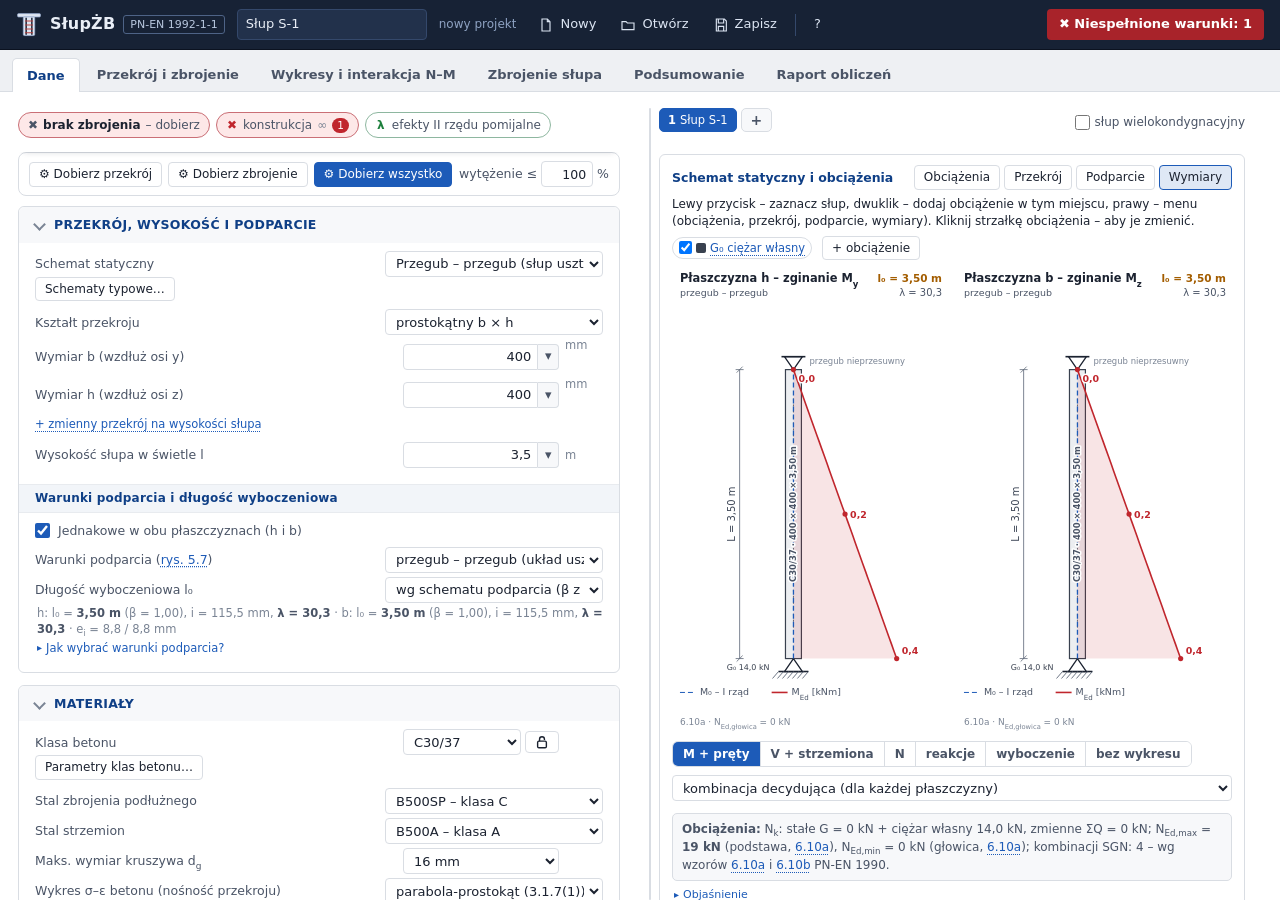
==== commit 108b0d14: "SłupŻB 1.4: zaznaczanie słupa, obciążenia osobno, schematy typowe, zmienny przekrój, haki i odgięcia" ====
--- a/webapp/slupzb.html
+++ b/webapp/slupzb.html
@@ -790,6 +790,7 @@
 .schch .schpair { display: flex; gap: 6px; }
 .fl2 { display: flex; gap: 6px; } .fl2 input { width: 84px; }
 .covtxt:hover text { text-decoration: underline; }
+.schemesvg text { pointer-events: none; }
 
 /* wygenerowane przez gen_svgtheme.py – kolory rysunków SVG */
 :root { --sv-1b2230: #1b2230; --sv-1d2a3f: #1d2a3f; --sv-1d3f78: #1d3f78; --sv-1d5bb8: #1d5bb8; --sv-1d7f3c: #1d7f3c; --sv-39414f: #39414f; --sv-3d4656: #3d4656; --sv-4a5466: #4a5466; --sv-5d6778: #5d6778; --sv-6a3fb5: #6a3fb5; --sv-7a3db8: #7a3db8; --sv-7a8494: #7a8494; --sv-7fa3e0: #7fa3e0; --sv-9aa3b0: #9aa3b0; --sv-9b1c22: #9b1c22; --sv-a04848: #a04848; --sv-a35d00: #a35d00; --sv-b5651d: #b5651d; --sv-c0262d: #c0262d; --sv-c9ced6: #c9ced6; --sv-c9d4e6: #c9d4e6; --sv-d9dde3: #d9dde3; --sv-dbe7fb: #dbe7fb; --sv-e08a8a: #e08a8a; --sv-e6a35a: #e6a35a; --sv-eceef1: #eceef1; --sv-eef0f3: #eef0f3; --sv-f3f4f6: #f3f4f6; --sv-ffcccc: #ffcccc; --sv-ffddbb: #ffddbb; --sv-ffffff: #ffffff; }
@@ -3319,6 +3320,9 @@
     // siły obliczeniowe podane wprost – N_Ed wybranej kombinacji
     return `<g ${hit({}, 'N')}><title>Siła podłużna N_Ed – kliknij, aby zmienić</title><rect x="${cx - 70}" y="${tipY - 38}" width="80" height="40" fill="transparent"/><g stroke="${C.vio}" fill="${C.vio}"><line x1="${cx}" y1="${tipY - 34}" x2="${cx}" y2="${tipY}" stroke-width="1.8"/><path d="M${cx - 4},${tipY - 8} l4,8 l4,-8z"/></g>` + tx(cx - 6, tipY - 24, `N_Ed = ${fmt(o.NT / 1e3, 0)} kN`, { fs: 10, c: C.vio, a: 'end', w: 600 }) + '</g>';
   }
+  // ciężar własny (G₀) – opis przy podstawie; wyłączony – wyszarzony „(pominięty)” (jak w BelkaŻB 2.10.2)
+  { const on = !!(R.S && R.S.loads && R.S.loads.sw), G0 = (g.selfW || 0) * g.L / 1e3;
+    s += `<g opacity="${on ? 1 : 0.5}"><title>${on ? `Ciężar własny słupa G₀ = ${fmt(G0, 1)} kN (${fmt((g.selfW || 0), 2)} kN/m) – wyłączenie: pole w legendzie` : 'Ciężar własny pominięty – włącz polem w legendzie'}</title><line x1="${cx}" y1="${Y(0.9)}" x2="${cx}" y2="${Y(0.1)}" stroke="${D.KC.sw}" stroke-width="0.8" stroke-dasharray="2 4"/>` + tx(cx - 24, Y(0) + 11, on ? `G₀ ${fmt(G0, 1)} kN` : 'G₀ (pominięty)', { fs: 8, c: on ? D.KC.sw : C.mut, a: 'end' }) + '</g>'; }
   // siły pionowe w głowicy – strzałki obok siebie (długość ~ wartość)
   const nTop = its.filter(it => it.N && zOf(it.zN) === null);
   if (nTop.length) {
@@ -6900,7 +6904,7 @@
 
 function about() {
   const m = $('#modal');
-  m.innerHTML = `<div class="dlg"><h3>SłupŻB 1.3 – słupy żelbetowe wg Eurokodu 2</h3>
+  m.innerHTML = `<div class="dlg"><h3>SłupŻB 1.4 – słupy żelbetowe wg Eurokodu 2</h3>
   <p>Wymiarowanie i sprawdzanie słupów żelbetowych wg PN-EN 1992-1-1 (parametry krajowe wg Załącznika Krajowego PL: γ<sub>c</sub> = 1,4, γ<sub>s</sub> = 1,15, α<sub>cc</sub> = 1,0, ⌀<sub>min</sub> = 12 mm), kombinacje wg PN-EN 1990, odporność ogniowa wg PN-EN 1992-1-2 (metoda A).</p>
   <ul>
   <li><b>Przekroje</b> – prostokątne b × h, okrągłe ⌀D, pierścieniowe ⌀D × t (jedna lub dwie warstwy prętów), teowe (T) i kątowe (L); pręty narożne i pośrednie o różnych średnicach, strzemiona dla każdego prostokąta składowego, szpilki z warunku 9.5.3(6); dla T i L nośność w płaszczyźnie z osią obojętną obróconą (drugi moment = 0) i osie główne bezwładności.</li>
